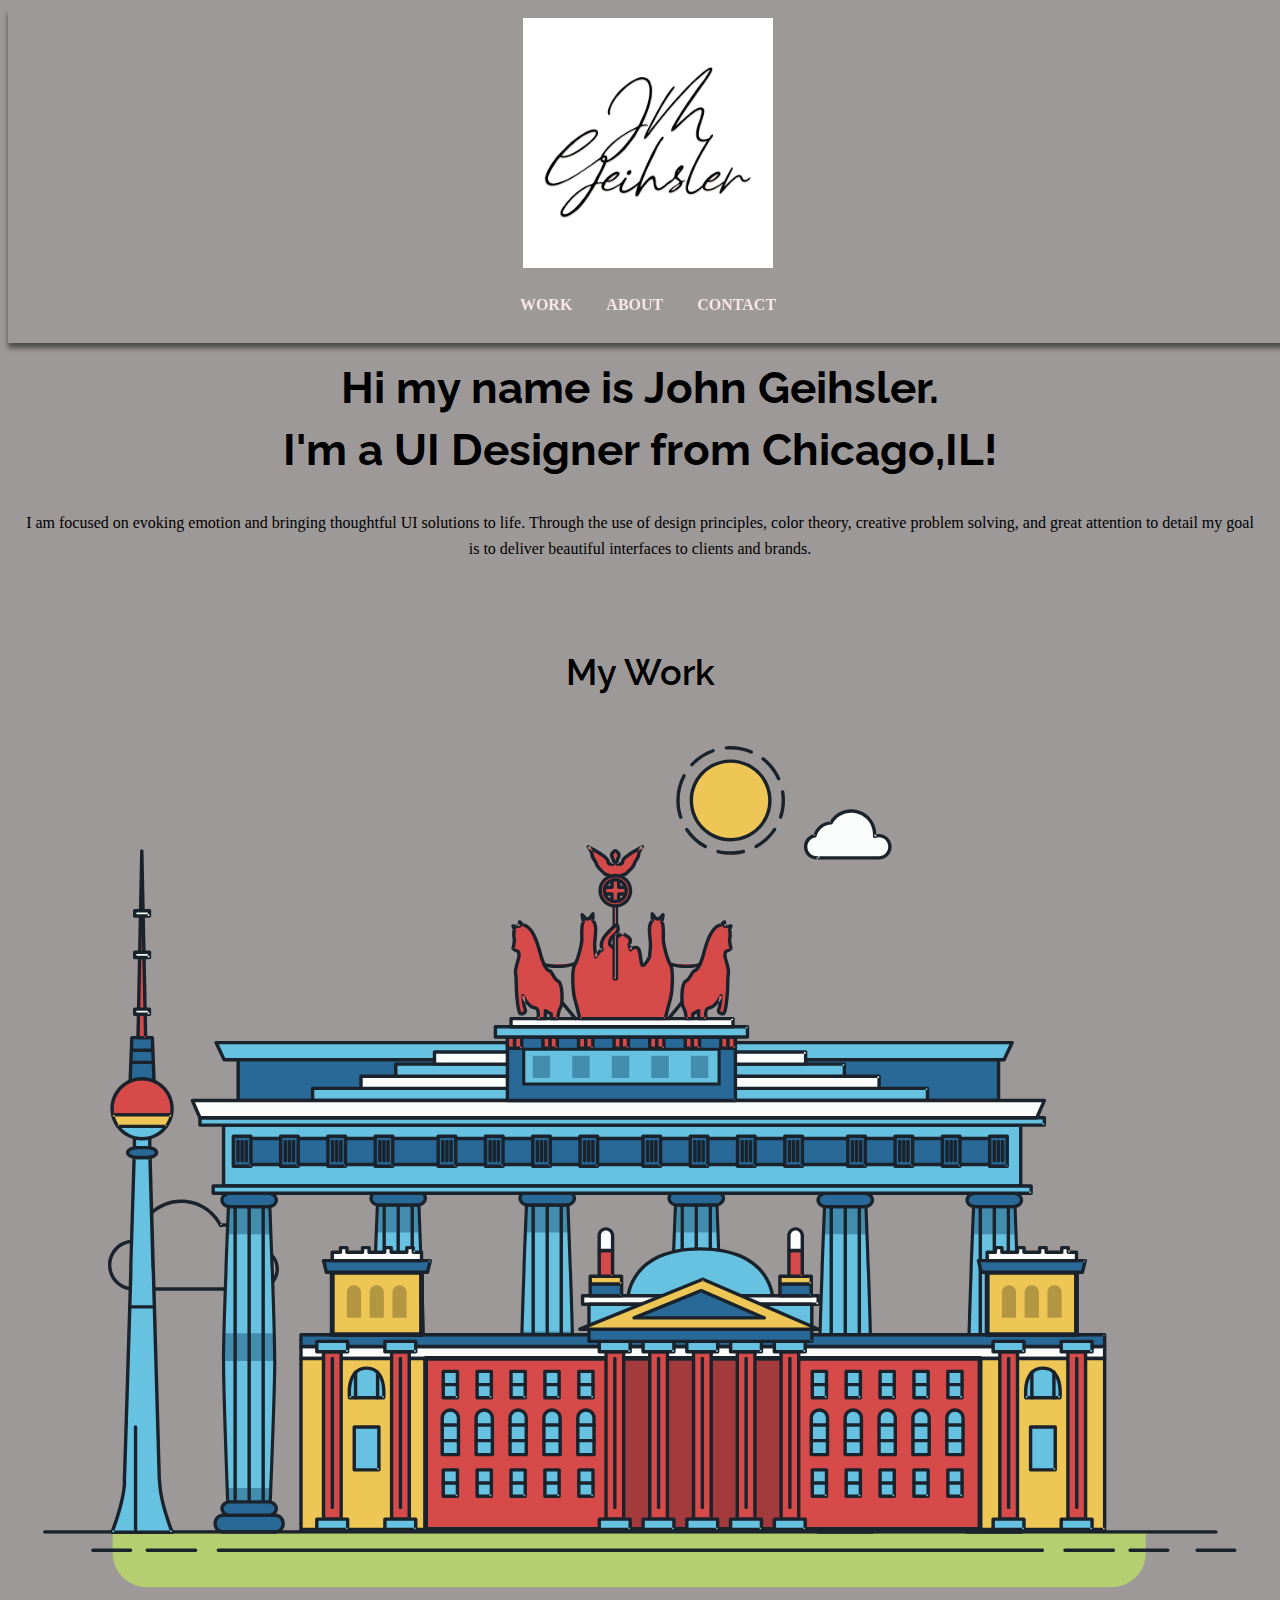
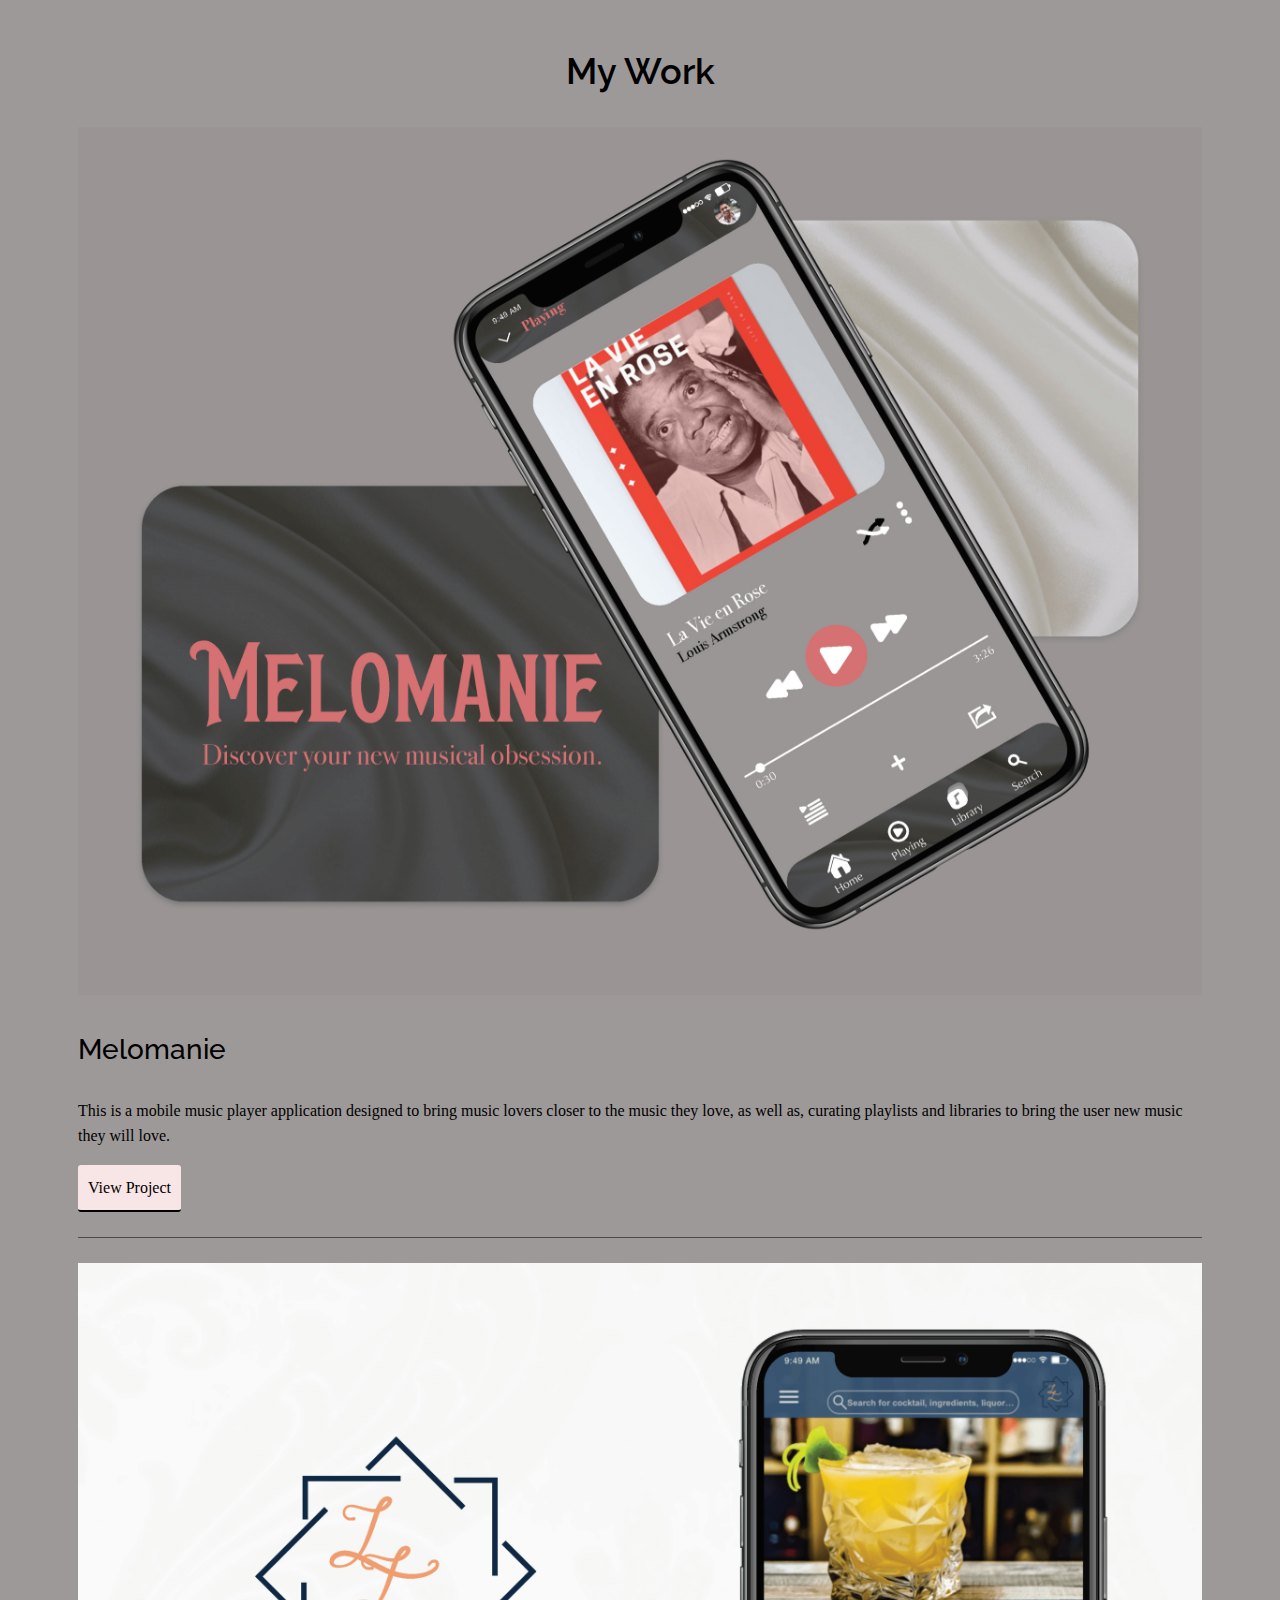
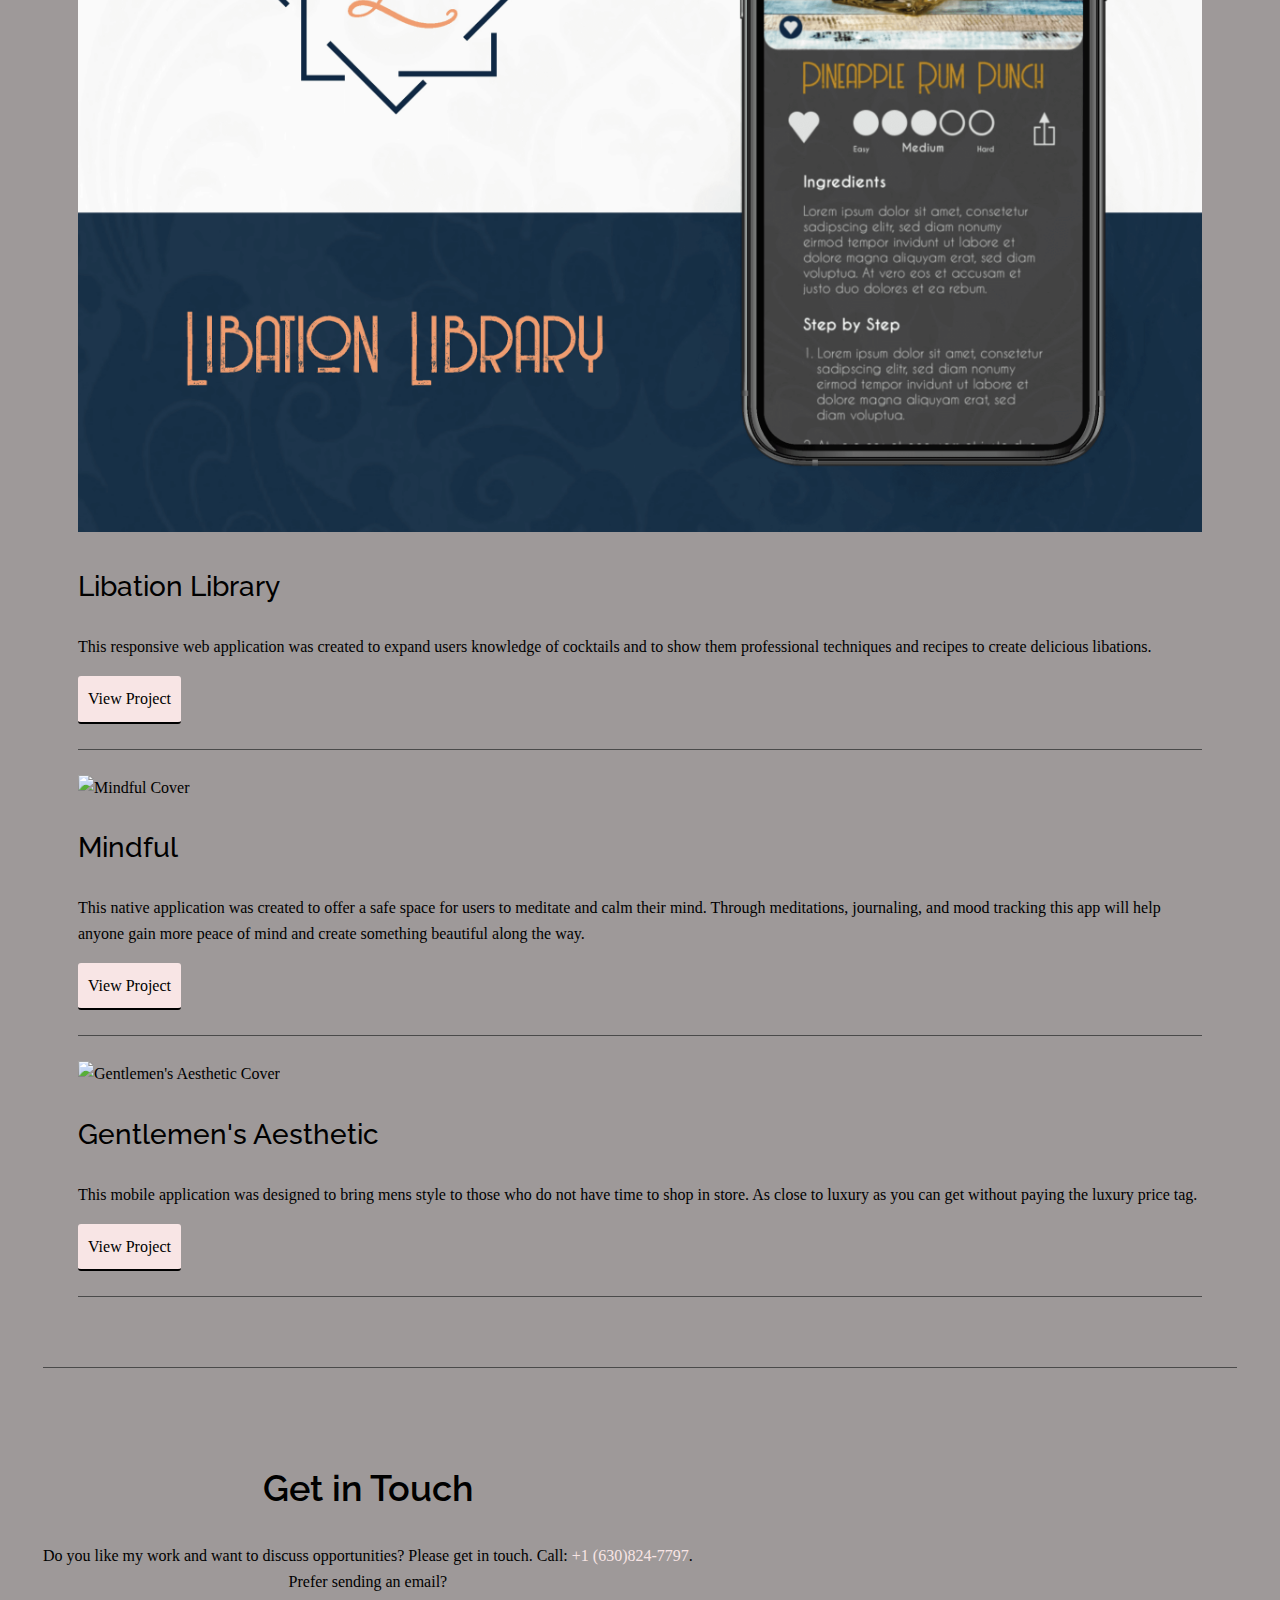
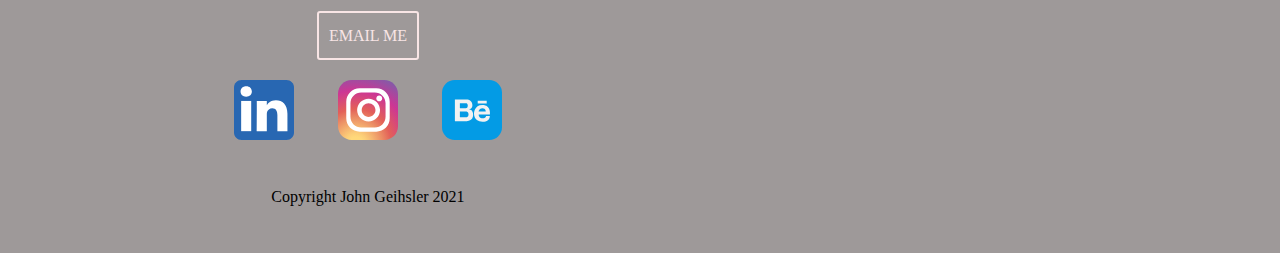
==== index.html @ 6808c678 "added animation and transitions as well as project page links" ====
<!DOCTYPE html>
<html lang="en" dir="ltr">

<head>
  <meta name="author" content="John Geihsler">
  <meta charset="utf-8">
  <meta name="keywords" content="HTML, CSS, JavaScript">
  <meta name="viewport" content="width=device-width, initial-scale=1">
  <link rel="stylesheet" type="text/css" href="https://cdnjs.cloudflare.com/ajax/libs/normalize/8.0.0/normalize.min.css">
  <link rel="stylesheet" type="text/css" href="css/style.css">
  <link rel="preconnect" href="https://fonts.gstatic.com">
  <link href="https://fonts.googleapis.com/css2?family=Lusitana&display=swap" rel="stylesheet">
  <link rel="preconnect" href="https://fonts.gstatic.com">
  <link href="https://fonts.googleapis.com/css2?family=Raleway:ital,wght@0,100;0,200;0,300;0,400;0,500;0,600;0,700;1,100;1,200;1,300;1,400;1,500;1,600;1,700&display=swap" rel="stylesheet">
  <title>John Geihsler UI Designer</title>
</head>

<body>

  <header>

    <div class="container">
      <picture>
        <source srcset="img/logo/geihsler_john_logo_1x.png" media="(max-width:767px)">
        <img class="logo" src="img/logo/geihsler_john_logo_2x.png" alt="John's Logo">
      </picture>
      <nav>
        <ul class="navigation">
          <li><a href="index.html">Work</a></li>
          <li><a href="about.html">About</a></li>
          <li><a href="#contact">Contact</a></li>
        </ul>
      </nav>
    </div>
  </header>

  <main>

    <div id="hero">
      <div class="container">
        <h1>Hi my name is John Geihsler.
          <br><span>I'm a UI Designer from Chicago,IL!</span>
        </h1>
        <p>I am focused on evoking emotion and bringing thoughtful UI solutions to life. Through the use of design principles, color theory, creative problem solving, and great attention to detail my goal is to deliver beautiful interfaces to clients
          and brands.
        </p>
      </div>
    </div>

    <div id="work">
      <div class="container">
        <h2>My Work</h2>
        <div class="row">
          <div class="col-md-6 col-lg-7">
            <svg xmlns="http://www.w3.org/2000/svg" class=".sun" viewBox="0 0 700 505" xmlns:xlink="http://www.w3.org/1999/xlink">
        <defs>
            <polygon id="a" points=".06 231.917 .06 .929 688.717 .929 688.717 231.917" />
        </defs>
        <g fill="none" fill-rule="evenodd">
          <g transform="translate(0 241)" class="cloud-front">
          <path fill="#1A232C" d="M87.602,29 L87.602,28 C87.326,28.001 87.103,28.024 86.927,28.033 L86.979,29.031 L87.947,28.78 C85.741,20.282 78.041,14.002 68.852,14 C67.858,14 66.904,14.096 65.98,14.231 L66.125,15.22 L67.019,14.772 C62.626,6.015 53.567,0.001 43.102,0 C29.041,0.002 17.524,10.848 16.443,24.632 L17.44,24.71 L17.606,23.724 C16.803,23.589 15.969,23.5 15.102,23.5 C6.817,23.501 0.102,30.215 0.102,38.5 C0.102,46.785 6.817,53.499 15.102,53.5 L87.602,53.5 C94.644,53.499 100.351,47.792 100.352,40.75 C100.351,33.708 94.644,28.001 87.602,28 L87.602,30 C90.573,30 93.254,31.202 95.203,33.149 C97.15,35.097 98.351,37.778 98.352,40.75 C98.351,43.722 97.15,46.403 95.203,48.351 C93.254,50.298 90.573,51.5 87.602,51.5 L15.102,51.5 C11.509,51.5 8.265,50.046 5.909,47.692 C3.555,45.337 2.102,42.093 2.102,38.5 C2.102,34.907 3.555,31.663 5.909,29.308 C8.265,26.954 11.509,25.5 15.102,25.5 C15.831,25.5 16.553,25.575 17.273,25.697 C17.551,25.743 17.832,25.672 18.055,25.499 C18.277,25.325 18.414,25.07 18.436,24.789 C19.436,12.04 30.094,1.998 43.102,2 C52.786,1.999 61.163,7.564 65.231,15.669 C65.425,16.055 65.842,16.272 66.27,16.21 C67.132,16.084 67.988,16 68.852,16 C77.108,15.998 84.027,21.647 86.011,29.283 C86.13,29.741 86.557,30.054 87.031,30.03 C87.27,30.017 87.457,29.999 87.602,30 L87.602,29"
              transform="translate(38 36)" />
            </g>
            <path fill="#B5CE6F" d="M646.484,484.382 C646.484,489.501 644.531,494.62 640.627,498.525 C636.722,502.43 631.603,504.382 626.484,504.382 L60.873,504.382 C55.754,504.382 50.636,502.43 46.731,498.525 C42.826,494.62 40.873,489.501 40.873,484.382 L40.873,471.917 L646.484,471.917 L646.484,484.382"
            />
            <polyline fill="#67C2E2" points="334.824 185.029 101.449 185.029 106.209 195.08 563.438 195.08 568.2 185.029 334.824 185.029" />
            <path fill="#1A232C" d="M334.824,185.029 L334.824,184.029 L101.449,184.029 C101.104,184.029 100.788,184.203 100.604,184.494 C100.42,184.785 100.398,185.146 100.545,185.457 L105.306,195.508 C105.471,195.856 105.824,196.079 106.209,196.079 L563.438,196.079 C563.824,196.079 564.177,195.856 564.342,195.508 L569.104,185.457 C569.251,185.146 569.229,184.785 569.045,184.494 C568.861,184.203 568.544,184.029 568.2,184.029 L334.824,184.029 L334.824,186.029 L566.62,186.029 L562.806,194.08 L106.842,194.08 L103.029,186.029 L334.824,186.029 L334.824,185.029"
            />
            <polygon fill="#296997" points="114.416 218.974 560.222 218.974 560.222 195.08 114.416 195.08" />
            <path fill="#1A232C" d="M560.222,218.974 L560.222,217.974 L115.416,217.974 L115.416,196.079 L559.222,196.079 L559.222,218.974 L560.222,218.974 L560.222,217.974 L560.222,218.974 L561.222,218.974 L561.222,195.08 C561.222,194.816 561.115,194.559 560.929,194.372 C560.742,194.186 560.485,194.08 560.222,194.08 L114.416,194.08 C114.152,194.08 113.895,194.186 113.708,194.372 C113.522,194.559 113.416,194.816 113.416,195.08 L113.416,218.974 C113.416,219.237 113.522,219.495 113.708,219.681 C113.895,219.867 114.152,219.974 114.416,219.974 L560.222,219.974 C560.485,219.974 560.742,219.867 560.929,219.681 C561.115,219.495 561.222,219.237 561.222,218.974 L560.222,218.974"
            />
            <polygon fill="#67C2E2" points="105.85 269.08 573.225 269.08 573.225 233.398 105.85 233.398" />
            <path fill="#1A232C" d="M573.225,233.398 L573.225,232.398 L105.85,232.398 C105.587,232.398 105.329,232.505 105.143,232.691 C104.957,232.877 104.85,233.134 104.85,233.398 L104.85,269.08 C104.85,269.344 104.957,269.601 105.143,269.788 C105.329,269.974 105.587,270.08 105.85,270.08 L573.225,270.08 C573.488,270.08 573.745,269.974 573.932,269.788 C574.118,269.601 574.225,269.344 574.225,269.08 L574.225,233.398 C574.225,233.134 574.118,232.877 573.932,232.691 C573.745,232.505 573.488,232.398 573.225,232.398 L573.225,233.398 L572.225,233.398 L572.225,268.08 L106.85,268.08 L106.85,234.398 L573.225,234.398 L573.225,233.398 L572.225,233.398 L573.225,233.398"
            />
            <polygon fill="#296997" points="116.751 256.508 562.557 256.508 562.557 241.243 116.751 241.243" />
            <path fill="#1A232C" d="M562.557,256.508 L562.557,255.508 L117.75,255.508 L117.75,242.243 L561.557,242.243 L561.557,256.508 L562.557,256.508 L562.557,255.508 L562.557,256.508 L563.557,256.508 L563.557,241.243 C563.557,240.979 563.45,240.722 563.264,240.535 C563.078,240.349 562.82,240.243 562.557,240.243 L116.75,240.243 C116.487,240.243 116.23,240.349 116.043,240.535 C115.857,240.722 115.751,240.979 115.751,241.243 L115.751,256.508 C115.751,256.771 115.857,257.029 116.043,257.215 C116.23,257.401 116.487,257.508 116.751,257.508 L562.557,257.508 C562.82,257.508 563.077,257.401 563.264,257.215 C563.45,257.029 563.557,256.771 563.557,256.508 L562.557,256.508"
            />
            <polygon fill="#67C2E2" points="158.07 218.974 518.563 218.974 518.563 211.858 158.07 211.858" />
            <path fill="#1A232C" d="M518.563,211.858 L518.563,210.858 L158.07,210.858 C157.807,210.858 157.549,210.964 157.363,211.151 C157.177,211.337 157.07,211.594 157.07,211.858 L157.07,218.974 C157.07,219.237 157.177,219.495 157.363,219.681 C157.549,219.867 157.807,219.974 158.07,219.974 L518.563,219.974 C518.826,219.974 519.083,219.867 519.27,219.681 C519.456,219.495 519.562,219.237 519.562,218.974 L519.562,211.858 C519.562,211.594 519.456,211.337 519.27,211.151 C519.083,210.964 518.826,210.858 518.563,210.858 L518.563,211.858 L517.563,211.858 L517.563,217.974 L159.07,217.974 L159.07,212.858 L518.563,212.858 L518.563,211.858 L517.563,211.858 L518.563,211.858"
            />
            <polygon fill="#FBFDFC" points="186.438 211.858 490.194 211.858 490.194 204.741 186.438 204.741" />
            <path fill="#1A232C" d="M490.194,204.741 L490.194,203.741 L186.438,203.741 C186.175,203.741 185.917,203.848 185.731,204.034 C185.545,204.221 185.438,204.478 185.438,204.741 L185.438,211.858 C185.438,212.121 185.545,212.379 185.731,212.565 C185.917,212.751 186.175,212.858 186.438,212.858 L490.194,212.858 C490.458,212.858 490.715,212.751 490.902,212.565 C491.088,212.379 491.194,212.121 491.194,211.858 L491.194,204.741 C491.194,204.478 491.088,204.221 490.902,204.034 C490.715,203.848 490.458,203.741 490.194,203.741 L490.194,204.741 L489.194,204.741 L489.194,210.858 L187.438,210.858 L187.438,205.741 L490.194,205.741 L490.194,204.741 L489.194,204.741 L490.194,204.741"
            />
            <polygon fill="#67C2E2" points="206.805 204.741 469.828 204.741 469.828 197.624 206.805 197.624" />
            <path fill="#1A232C" d="M469.828,197.624 L469.828,196.624 L206.805,196.624 C206.541,196.624 206.284,196.731 206.098,196.917 C205.911,197.103 205.805,197.361 205.805,197.624 L205.805,204.741 C205.805,205.005 205.911,205.262 206.098,205.449 C206.284,205.635 206.541,205.741 206.805,205.741 L469.828,205.741 C470.091,205.741 470.349,205.635 470.535,205.449 C470.722,205.262 470.828,205.005 470.828,204.741 L470.828,197.624 C470.828,197.361 470.722,197.103 470.535,196.917 C470.349,196.731 470.091,196.624 469.828,196.624 L469.828,197.624 L468.828,197.624 L468.828,203.741 L207.805,203.741 L207.805,198.624 L469.828,198.624 L469.828,197.624 L468.828,197.624 L469.828,197.624"
            />
            <polygon fill="#FBFDFC" points="229.521 197.624 447.111 197.624 447.111 190.509 229.521 190.509" />
            <path fill="#1A232C" d="M447.111,190.509 L447.111,189.509 L229.521,189.509 C229.258,189.509 229,189.616 228.814,189.802 C228.628,189.988 228.521,190.246 228.521,190.509 L228.521,197.624 C228.521,197.888 228.628,198.145 228.814,198.332 C229,198.518 229.258,198.624 229.521,198.624 L447.111,198.624 C447.375,198.624 447.632,198.518 447.818,198.332 C448.005,198.145 448.111,197.888 448.111,197.624 L448.111,190.509 C448.111,190.246 448.005,189.988 447.818,189.802 C447.632,189.616 447.375,189.509 447.111,189.509 L447.111,190.509 L446.111,190.509 L446.111,196.624 L230.521,196.624 L230.521,191.509 L447.111,191.509 L447.111,190.509 L446.111,190.509 L447.111,190.509"
            />
            <path fill="#67C2E2" d="M135.607,355.447 C135.163,337.766 134.264,313.326 133.648,297.387 C133.274,287.721 133.004,281.18 133.004,281.18 L108.722,281.18 C108.722,281.18 108.452,287.721 108.079,297.387 C107.462,313.326 106.563,337.766 106.119,355.447 C105.953,362.059 105.85,367.732 105.85,371.653 L105.85,371.654 C105.85,386.117 107.243,424.332 108.089,446.189 C108.457,455.706 108.722,462.126 108.722,462.126 L133.004,462.126 C133.004,462.126 133.269,455.706 133.637,446.189 C134.482,424.332 135.876,386.117 135.876,371.654 L135.876,371.653 C135.876,367.732 135.773,362.059 135.607,355.447"
            />
            <path fill="#428DAE" d="M133.648 297.387L108.079 297.387C108.452 287.721 108.722 281.18 108.722 281.18L133.004 281.18C133.004 281.18 133.274 287.721 133.648 297.387M135.876 371.654L105.85 371.654 105.85 371.653C105.85 367.732 105.953 362.059 106.119 355.447L135.607 355.447C135.773 362.059 135.876 367.732 135.876 371.653L135.876 371.654M133.004 462.126L108.722 462.126C108.722 462.126 108.457 455.706 108.089 446.189L133.637 446.189C133.269 455.706 133.004 462.126 133.004 462.126"
            />
            <path fill="#1A232C" d="M109.612,461.199 L132.114,461.199 C132.447,453.007 134.949,390.886 134.949,371.653 C134.949,352.42 132.447,290.299 132.114,282.108 L109.612,282.108 C109.279,290.299 106.778,352.42 106.778,371.653 C106.778,390.886 109.279,453.007 109.612,461.199 Z M133.895,463.054 L107.832,463.054 L107.794,462.164 C107.766,461.466 104.922,392.193 104.922,371.653 C104.922,351.114 107.766,281.839 107.794,281.142 L107.832,280.252 L133.895,280.252 L133.931,281.142 C133.96,281.839 136.804,351.114 136.804,371.653 C136.804,392.193 133.96,461.466 133.931,462.164 L133.895,463.054 L133.895,463.054 Z"
            />
            <path fill="#1A232C" d="M111.638 281.18L111.638 462.126C111.638 462.679 112.086 463.126 112.638 463.126 113.19 463.126 113.638 462.679 113.638 462.126L113.638 281.18C113.638 280.628 113.19 280.18 112.638 280.18 112.086 280.18 111.638 280.628 111.638 281.18M119.863 281.18L119.863 462.126C119.863 462.679 120.311 463.126 120.863 463.126 121.416 463.126 121.863 462.679 121.863 462.126L121.863 281.18C121.863 280.628 121.416 280.18 120.863 280.18 120.311 280.18 119.863 280.628 119.863 281.18M128.088 281.18L128.088 462.126C128.088 462.679 128.536 463.126 129.088 463.126 129.64 463.126 130.088 462.679 130.088 462.126L130.088 281.18C130.088 280.628 129.64 280.18 129.088 280.18 128.536 280.18 128.088 280.628 128.088 281.18"
            />
            <path fill="#296997" d="M136.79,277.265 C136.79,279.418 134.675,281.18 132.09,281.18 L109.636,281.18 C107.051,281.18 104.936,279.418 104.936,277.265 C104.936,275.111 107.051,273.349 109.636,273.349 L132.09,273.349 C134.675,273.349 136.79,275.111 136.79,277.265"
            />
            <path fill="#1A232C" d="M136.79,277.265 L135.79,277.265 C135.789,278.005 135.433,278.704 134.769,279.262 C134.109,279.814 133.155,280.181 132.09,280.18 L109.636,280.18 C108.571,280.181 107.617,279.814 106.956,279.262 C106.293,278.704 105.936,278.005 105.936,277.265 C105.936,276.524 106.293,275.825 106.957,275.267 C107.617,274.715 108.571,274.348 109.636,274.349 L132.09,274.349 C133.155,274.348 134.109,274.716 134.769,275.267 C135.433,275.825 135.789,276.524 135.79,277.265 L137.79,277.265 C137.791,275.851 137.09,274.593 136.049,273.731 C135.006,272.863 133.61,272.35 132.09,272.349 L109.636,272.349 C108.116,272.35 106.72,272.863 105.676,273.731 C104.636,274.593 103.935,275.851 103.936,277.265 C103.935,278.678 104.636,279.937 105.677,280.798 C106.72,281.666 108.116,282.179 109.636,282.18 L132.09,282.18 C133.61,282.179 135.006,281.666 136.049,280.798 C137.09,279.937 137.791,278.678 137.79,277.265 L136.79,277.265"
            />
            <path fill="#296997" d="M140.775,467.217 C140.775,469.803 138.661,471.917 136.076,471.917 L105.65,471.917 C103.065,471.917 100.951,469.803 100.951,467.217 L100.951,466.825 C100.951,464.241 103.065,462.126 105.65,462.126 L136.076,462.126 C138.661,462.126 140.775,464.241 140.775,466.825 L140.775,467.217"
            />
            <path fill="#1A232C" d="M140.775,467.217 L139.775,467.217 C139.775,468.235 139.361,469.155 138.688,469.83 C138.013,470.503 137.093,470.917 136.076,470.917 L105.65,470.917 C104.633,470.917 103.713,470.504 103.038,469.83 C102.365,469.155 101.951,468.235 101.951,467.217 L101.951,466.825 C101.951,465.808 102.365,464.889 103.038,464.214 C103.713,463.54 104.633,463.127 105.65,463.126 L136.076,463.126 C137.093,463.127 138.013,463.54 138.688,464.214 C139.362,464.889 139.775,465.808 139.775,466.825 L139.775,467.217 L141.775,467.217 L141.775,466.825 C141.772,463.684 139.217,461.13 136.076,461.126 L105.65,461.126 C102.509,461.13 99.955,463.684 99.951,466.825 L99.951,467.217 C99.954,470.36 102.509,472.914 105.65,472.917 L136.076,472.917 C139.217,472.914 141.772,470.36 141.775,467.217 L140.775,467.217"
            />
            <path fill="#296997" d="M136.79,458.208 C136.79,460.363 134.675,462.126 132.09,462.126 L109.636,462.126 C107.051,462.126 104.936,460.363 104.936,458.208 C104.936,456.057 107.051,454.292 109.636,454.292 L132.09,454.292 C134.675,454.292 136.79,456.057 136.79,458.208"
            />
            <path fill="#1A232C" d="M136.79,458.208 L135.79,458.208 C135.789,458.949 135.432,459.649 134.769,460.207 C134.108,460.76 133.154,461.128 132.09,461.126 L109.636,461.126 C108.572,461.128 107.617,460.76 106.957,460.207 C106.293,459.649 105.936,458.949 105.936,458.208 C105.936,457.47 106.293,456.77 106.957,456.212 C107.617,455.659 108.572,455.291 109.636,455.292 L132.09,455.292 C133.154,455.291 134.108,455.659 134.769,456.212 C135.433,456.77 135.789,457.47 135.79,458.208 L137.79,458.208 C137.791,456.796 137.09,455.538 136.05,454.675 C135.006,453.808 133.61,453.294 132.09,453.292 L109.636,453.292 C108.115,453.294 106.719,453.808 105.676,454.675 C104.636,455.538 103.935,456.796 103.936,458.208 C103.935,459.622 104.636,460.881 105.676,461.743 C106.72,462.611 108.116,463.125 109.636,463.126 L132.09,463.126 C133.61,463.125 135.006,462.611 136.05,461.743 C137.09,460.881 137.791,459.622 137.79,458.208 L136.79,458.208"
            />
            <path fill="#67C2E2" d="M572.471,355.447 C572.025,337.766 571.126,313.326 570.51,297.387 C570.137,287.721 569.867,281.18 569.867,281.18 L545.585,281.18 C545.585,281.18 545.315,287.721 544.942,297.387 C544.326,313.326 543.427,337.766 542.981,355.447 C542.815,362.059 542.713,367.732 542.713,371.653 L542.713,371.654 C542.713,386.117 544.107,424.332 544.952,446.189 C545.32,455.706 545.585,462.126 545.585,462.126 L569.867,462.126 C569.867,462.126 570.132,455.706 570.499,446.189 C571.346,424.332 572.739,386.117 572.739,371.654 L572.739,371.653 C572.739,367.732 572.637,362.059 572.471,355.447"
            />
            <path fill="#428DAE" d="M569.582 297.387L566.951 297.387 566.951 282.108 568.977 282.108C569.063 284.206 569.29 289.841 569.582 297.387M564.951 297.387L545.871 297.387C546.162 289.841 546.39 284.206 546.476 282.108L564.951 282.108 564.951 297.387M571.8 369.187L566.951 369.187 566.951 356.265 571.562 356.265C571.685 361.272 571.771 365.701 571.8 369.187M564.951 369.187L543.653 369.187C543.684 365.512 543.777 360.79 543.912 355.447L553.551 355.447 553.551 356.265 564.951 356.265 564.951 369.187"
            />
            <path fill="#1A232C" d="M546.476,461.199 L568.977,461.199 C569.31,453.007 571.812,390.886 571.812,371.653 C571.812,352.42 569.31,290.299 568.977,282.108 L546.476,282.108 C546.142,290.299 543.642,352.42 543.642,371.653 C543.642,390.886 546.142,453.007 546.476,461.199 M570.758,463.054 L544.694,463.054 L544.658,462.164 C544.629,461.466 541.785,392.193 541.785,371.653 C541.785,351.114 544.629,281.839 544.658,281.142 L544.694,280.252 L570.758,280.252 L570.795,281.142 C570.823,281.839 573.667,351.114 573.667,371.653 C573.667,392.193 570.823,461.466 570.795,462.164 L570.758,463.054"
            />
            <path fill="#1A232C" d="M548.501 281.18L548.501 462.126C548.501 462.679 548.949 463.126 549.501 463.126 550.053 463.126 550.501 462.679 550.501 462.126L550.501 281.18C550.501 280.628 550.053 280.18 549.501 280.18 548.949 280.18 548.501 280.628 548.501 281.18M556.727 281.18L556.727 462.126C556.727 462.679 557.174 463.126 557.727 463.126 558.279 463.126 558.727 462.679 558.727 462.126L558.727 281.18C558.727 280.628 558.279 280.18 557.727 280.18 557.174 280.18 556.727 280.628 556.727 281.18M564.951 281.18L564.951 462.126C564.951 462.679 565.399 463.126 565.951 463.126 566.503 463.126 566.951 462.679 566.951 462.126L566.951 281.18C566.951 280.628 566.503 280.18 565.951 280.18 565.399 280.18 564.951 280.628 564.951 281.18"
            />
            <path fill="#296997" d="M573.653,277.265 C573.653,279.418 571.537,281.18 568.953,281.18 L546.499,281.18 C543.915,281.18 541.799,279.418 541.799,277.265 C541.799,275.111 543.915,273.349 546.499,273.349 L568.953,273.349 C571.537,273.349 573.653,275.111 573.653,277.265"
            />
            <path fill="#1A232C" d="M573.653,277.265 L572.653,277.265 C572.653,278.005 572.296,278.704 571.632,279.262 C570.972,279.814 570.017,280.181 568.953,280.18 L546.499,280.18 C545.435,280.181 544.48,279.814 543.82,279.262 C543.156,278.704 542.8,278.005 542.799,277.265 C542.8,276.525 543.156,275.825 543.82,275.267 C544.481,274.715 545.435,274.348 546.499,274.349 L568.953,274.349 C570.017,274.348 570.972,274.715 571.632,275.267 C572.296,275.825 572.653,276.525 572.653,277.265 L574.653,277.265 C574.654,275.851 573.953,274.593 572.912,273.731 C571.869,272.863 570.473,272.35 568.953,272.349 L546.499,272.349 C544.979,272.35 543.583,272.863 542.54,273.731 C541.499,274.593 540.798,275.851 540.799,277.265 C540.798,278.679 541.499,279.937 542.54,280.798 C543.583,281.666 544.979,282.179 546.499,282.18 L568.953,282.18 C570.473,282.179 571.869,281.666 572.912,280.798 C573.953,279.937 574.654,278.679 574.653,277.265 L573.653,277.265"
            />
            <path fill="#296997" d="M577.639,467.217 C577.639,469.803 575.524,471.917 572.938,471.917 L542.514,471.917 C539.929,471.917 537.813,469.803 537.813,467.217 L537.813,466.825 C537.813,464.241 539.929,462.126 542.514,462.126 L572.938,462.126 C575.524,462.126 577.639,464.241 577.639,466.825 L577.639,467.217"
            />
            <path fill="#1A232C" d="M577.639,467.217 L576.639,467.217 C576.638,468.235 576.225,469.155 575.551,469.83 C574.876,470.503 573.956,470.917 572.938,470.917 L542.514,470.917 C541.497,470.917 540.576,470.503 539.901,469.83 C539.227,469.155 538.814,468.234 538.813,467.217 L538.813,466.825 C538.814,465.808 539.227,464.889 539.901,464.214 C540.576,463.54 541.497,463.127 542.514,463.126 L572.938,463.126 C573.956,463.127 574.876,463.54 575.551,464.214 C576.225,464.888 576.638,465.808 576.639,466.825 L576.639,467.217 L578.639,467.217 L578.639,466.825 C578.635,463.684 576.081,461.13 572.938,461.126 L542.514,461.126 C539.372,461.13 536.817,463.684 536.813,466.825 L536.813,467.217 C536.817,470.36 539.372,472.914 542.514,472.917 L572.938,472.917 C576.081,472.914 578.635,470.359 578.639,467.217 L577.639,467.217"
            />
            <path fill="#296997" d="M573.653,458.208 C573.653,460.363 571.537,462.126 568.953,462.126 L546.499,462.126 C543.915,462.126 541.799,460.363 541.799,458.208 C541.799,456.057 543.915,454.292 546.499,454.292 L568.953,454.292 C571.537,454.292 573.653,456.057 573.653,458.208"
            />
            <path fill="#1A232C" d="M573.653,458.208 L572.653,458.208 C572.653,458.949 572.296,459.649 571.632,460.207 C570.971,460.76 570.017,461.128 568.953,461.126 L546.499,461.126 C545.435,461.128 544.481,460.76 543.82,460.207 C543.157,459.649 542.799,458.949 542.799,458.208 C542.799,457.47 543.156,456.77 543.82,456.212 C544.481,455.659 545.435,455.291 546.499,455.292 L568.953,455.292 C570.017,455.291 570.971,455.659 571.632,456.212 C572.296,456.77 572.653,457.47 572.653,458.208 L574.653,458.208 C574.654,456.796 573.953,455.538 572.912,454.675 C571.869,453.808 570.473,453.294 568.953,453.292 L546.499,453.292 C544.979,453.294 543.583,453.808 542.54,454.675 C541.499,455.538 540.798,456.796 540.799,458.208 C540.798,459.622 541.499,460.881 542.54,461.743 C543.583,462.611 544.979,463.125 546.499,463.126 L568.953,463.126 C570.473,463.125 571.869,462.611 572.912,461.743 C573.953,460.881 574.654,459.622 574.653,458.208 L573.653,458.208"
            />
            <path fill="#67C2E2" d="M485.098,355.447 C484.654,337.766 483.753,313.326 483.137,297.387 C482.764,287.721 482.494,281.18 482.494,281.18 L458.213,281.18 C458.213,281.18 457.942,287.721 457.569,297.387 C456.953,313.326 456.055,337.766 455.608,355.447 C455.443,362.059 455.34,367.732 455.34,371.653 L455.34,371.654 C455.34,386.117 456.733,424.332 457.58,446.189 C457.948,455.706 458.213,462.126 458.213,462.126 L482.494,462.126 C482.494,462.126 482.759,455.706 483.126,446.189 C483.973,424.332 485.366,386.117 485.366,371.654 L485.366,371.653 C485.366,367.732 485.265,362.059 485.098,355.447"
            />
            <path fill="#428DAE" d="M483.137 297.387L457.569 297.387C457.942 287.721 458.213 281.18 458.213 281.18L482.494 281.18C482.494 281.18 482.764 287.721 483.137 297.387M485.355 369.187L455.351 369.187C455.382 365.502 455.475 360.78 455.608 355.447L485.098 355.447C485.232 360.78 485.325 365.502 485.355 369.187"
            />
            <path fill="#1A232C" d="M459.103,461.199 L481.605,461.199 C481.938,453.007 484.439,390.886 484.439,371.653 C484.439,352.42 481.938,290.299 481.605,282.108 L459.103,282.108 C458.769,290.299 456.268,352.42 456.268,371.653 C456.268,390.886 458.769,453.007 459.103,461.199 Z M483.386,463.054 L457.321,463.054 L457.285,462.164 C457.256,461.466 454.412,392.193 454.412,371.653 C454.412,351.114 457.256,281.839 457.285,281.142 L457.321,280.252 L483.386,280.252 L483.422,281.142 C483.45,281.839 486.294,351.114 486.294,371.653 C486.294,392.193 483.45,461.466 483.422,462.164 L483.386,463.054 L483.386,463.054 Z"
            />
            <path fill="#1A232C" d="M461.128 281.18L461.128 462.126C461.128 462.679 461.576 463.126 462.128 463.126 462.68 463.126 463.128 462.679 463.128 462.126L463.128 281.18C463.128 280.628 462.68 280.18 462.128 280.18 461.576 280.18 461.128 280.628 461.128 281.18M469.354 281.18L469.354 462.126C469.354 462.679 469.801 463.126 470.354 463.126 470.906 463.126 471.354 462.679 471.354 462.126L471.354 281.18C471.354 280.628 470.906 280.18 470.354 280.18 469.801 280.18 469.354 280.628 469.354 281.18M477.578 281.18L477.578 462.126C477.578 462.679 478.026 463.126 478.578 463.126 479.13 463.126 479.578 462.679 479.578 462.126L479.578 281.18C479.578 280.628 479.13 280.18 478.578 280.18 478.026 280.18 477.578 280.628 477.578 281.18"
            />
            <path fill="#296997" d="M486.281,277.265 C486.281,279.418 484.164,281.18 481.58,281.18 L459.126,281.18 C456.542,281.18 454.426,279.418 454.426,277.265 C454.426,275.111 456.542,273.349 459.126,273.349 L481.58,273.349 C484.164,273.349 486.281,275.111 486.281,277.265"
            />
            <path fill="#1A232C" d="M486.281,277.265 L485.281,277.265 C485.281,278.005 484.924,278.704 484.26,279.262 C483.599,279.814 482.644,280.181 481.58,280.18 L459.126,280.18 C458.062,280.181 457.107,279.814 456.447,279.262 C455.783,278.704 455.427,278.005 455.426,277.265 C455.427,276.525 455.783,275.825 456.447,275.267 C457.108,274.715 458.062,274.348 459.126,274.349 L481.58,274.349 C482.644,274.348 483.599,274.716 484.26,275.268 C484.924,275.825 485.281,276.525 485.281,277.265 L487.281,277.265 C487.282,275.851 486.58,274.593 485.54,273.731 C484.496,272.863 483.1,272.35 481.58,272.349 L459.126,272.349 C457.606,272.35 456.21,272.863 455.167,273.731 C454.126,274.593 453.425,275.851 453.426,277.265 C453.425,278.679 454.126,279.937 455.167,280.798 C456.21,281.666 457.606,282.179 459.126,282.18 L481.58,282.18 C483.1,282.179 484.496,281.666 485.54,280.799 C486.58,279.937 487.282,278.679 487.281,277.265 L486.281,277.265"
            />
            <path fill="#296997" d="M490.266,467.217 C490.266,469.803 488.151,471.917 485.565,471.917 L455.141,471.917 C452.556,471.917 450.44,469.803 450.44,467.217 L450.44,466.825 C450.44,464.241 452.556,462.126 455.141,462.126 L485.565,462.126 C488.151,462.126 490.266,464.241 490.266,466.825 L490.266,467.217"
            />
            <path fill="#1A232C" d="M490.266,467.217 L489.266,467.217 C489.265,468.235 488.852,469.155 488.178,469.83 C487.503,470.503 486.583,470.917 485.565,470.917 L455.141,470.917 C454.124,470.917 453.203,470.503 452.528,469.83 C451.854,469.155 451.441,468.234 451.44,467.217 L451.44,466.825 C451.441,465.808 451.854,464.889 452.528,464.214 C453.203,463.54 454.124,463.127 455.141,463.126 L485.565,463.126 C486.583,463.127 487.503,463.54 488.178,464.214 C488.852,464.888 489.265,465.808 489.266,466.825 L489.266,467.217 L491.266,467.217 L491.266,466.825 C491.262,463.684 488.708,461.13 485.565,461.126 L455.141,461.126 C451.999,461.13 449.444,463.684 449.44,466.825 L449.44,467.217 C449.444,470.36 451.999,472.914 455.141,472.917 L485.565,472.917 C488.708,472.914 491.262,470.359 491.266,467.217 L490.266,467.217"
            />
            <path fill="#296997" d="M486.281,458.208 C486.281,460.363 484.164,462.126 481.58,462.126 L459.126,462.126 C456.542,462.126 454.426,460.363 454.426,458.208 C454.426,456.057 456.542,454.292 459.126,454.292 L481.58,454.292 C484.164,454.292 486.281,456.057 486.281,458.208"
            />
            <path fill="#1A232C" d="M486.281,458.208 L485.281,458.208 C485.281,458.949 484.923,459.649 484.26,460.207 C483.599,460.76 482.644,461.128 481.58,461.126 L459.126,461.126 C458.062,461.128 457.108,460.76 456.447,460.207 C455.784,459.649 455.427,458.949 455.426,458.208 C455.426,457.47 455.783,456.77 456.447,456.212 C457.108,455.659 458.062,455.291 459.126,455.292 L481.58,455.292 C482.644,455.291 483.598,455.659 484.26,456.212 C484.924,456.77 485.281,457.47 485.281,458.208 L487.281,458.208 C487.282,456.795 486.58,455.538 485.54,454.675 C484.496,453.808 483.1,453.294 481.58,453.292 L459.126,453.292 C457.606,453.294 456.21,453.808 455.167,454.675 C454.126,455.538 453.425,456.796 453.426,458.208 C453.425,459.622 454.126,460.881 455.167,461.743 C456.21,462.611 457.606,463.125 459.126,463.126 L481.58,463.126 C483.1,463.125 484.496,462.611 485.54,461.743 C486.581,460.881 487.282,459.622 487.281,458.208 L486.281,458.208"
            />
            <path fill="#67C2E2" d="M397.726,354.466 C397.28,336.787 396.381,312.346 395.765,296.407 C395.392,286.742 395.122,280.2 395.122,280.2 L370.84,280.2 C370.84,280.2 370.57,286.742 370.197,296.407 C369.581,312.346 368.682,336.787 368.236,354.466 C368.07,361.078 367.968,366.751 367.968,370.672 L367.968,370.673 C367.968,385.136 369.361,423.352 370.207,445.208 C370.575,454.726 370.84,461.146 370.84,461.146 L395.122,461.146 C395.122,461.146 395.386,454.726 395.754,445.208 C396.601,423.352 397.994,385.136 397.994,370.673 L397.994,370.672 C397.994,366.751 397.892,361.078 397.726,354.466"
            />
            <path fill="#428DAE" d="M394.837 296.407L392.206 296.407 392.206 281.127 394.233 281.127C394.318 283.225 394.545 288.861 394.837 296.407L394.837 296.407zM383.981 296.407L390.206 296.407 390.206 281.127 383.981 281.127 383.981 296.407zM375.756 296.407L381.98 296.407 381.98 281.127 375.756 281.127 375.756 296.407zM373.756 296.407L371.126 296.407C371.417 288.861 371.645 283.225 371.73 281.127L373.756 281.127 373.756 296.407 373.756 296.407zM397.062 369.187L392.206 369.187 392.206 354.466 396.796 354.466C396.943 360.298 397.041 365.389 397.062 369.187L397.062 369.187zM383.981 369.187L390.206 369.187 390.206 354.466 383.981 354.466 383.981 369.187zM375.756 369.187L381.98 369.187 381.98 354.466 375.756 354.466 375.756 369.187zM373.756 369.187L368.9 369.187C368.921 365.389 369.019 360.298 369.166 354.466L373.756 354.466 373.756 369.187 373.756 369.187z"
            />
            <path fill="#1A232C" d="M371.73,460.218 L394.233,460.218 C394.565,452.027 397.066,389.906 397.066,370.672 C397.066,351.44 394.565,289.319 394.233,281.127 L371.73,281.127 C371.397,289.319 368.895,351.44 368.895,370.672 C368.895,389.906 371.397,452.027 371.73,460.218 M396.013,462.074 L369.949,462.074 L369.912,461.184 C369.884,460.486 367.04,391.212 367.04,370.672 C367.04,350.133 369.884,280.859 369.912,280.162 L369.949,279.272 L396.013,279.272 L396.05,280.162 C396.078,280.859 398.922,350.133 398.922,370.672 C398.922,391.212 396.078,460.486 396.05,461.184 L396.013,462.074"
            />
            <path fill="#1A232C" d="M373.756 280.2L373.756 461.146C373.756 461.698 374.203 462.146 374.756 462.146 375.308 462.146 375.756 461.698 375.756 461.146L375.756 280.2C375.756 279.647 375.308 279.2 374.756 279.2 374.203 279.2 373.756 279.647 373.756 280.2M381.98 280.2L381.98 461.146C381.98 461.698 382.428 462.146 382.98 462.146 383.533 462.146 383.981 461.698 383.981 461.146L383.981 280.2C383.981 279.647 383.533 279.2 382.98 279.2 382.428 279.2 381.98 279.647 381.98 280.2M390.206 280.2L390.206 461.146C390.206 461.698 390.654 462.146 391.206 462.146 391.758 462.146 392.206 461.698 392.206 461.146L392.206 280.2C392.206 279.647 391.758 279.2 391.206 279.2 390.654 279.2 390.206 279.647 390.206 280.2"
            />
            <path fill="#296997" d="M398.908,276.285 C398.908,278.439 396.792,280.2 394.208,280.2 L371.754,280.2 C369.17,280.2 367.053,278.439 367.053,276.285 C367.053,274.13 369.17,272.369 371.754,272.369 L394.208,272.369 C396.792,272.369 398.908,274.13 398.908,276.285"
            />
            <path fill="#1A232C" d="M398.908,276.285 L397.908,276.285 C397.907,277.025 397.551,277.724 396.887,278.281 C396.227,278.833 395.272,279.201 394.208,279.2 L371.754,279.2 C370.69,279.201 369.735,278.833 369.074,278.281 C368.41,277.724 368.053,277.025 368.053,276.285 C368.053,275.544 368.41,274.845 369.074,274.287 C369.735,273.735 370.69,273.367 371.754,273.369 L394.208,273.369 C395.272,273.367 396.227,273.735 396.887,274.287 C397.551,274.844 397.907,275.544 397.908,276.285 L399.908,276.285 C399.909,274.871 399.208,273.612 398.167,272.75 C397.124,271.883 395.728,271.37 394.208,271.369 L371.754,271.369 C370.234,271.37 368.838,271.883 367.794,272.75 C366.754,273.612 366.052,274.871 366.053,276.285 C366.052,277.699 366.754,278.957 367.795,279.818 C368.838,280.686 370.234,281.198 371.754,281.2 L394.208,281.2 C395.728,281.198 397.123,280.686 398.167,279.818 C399.208,278.957 399.909,277.698 399.908,276.285 L398.908,276.285"
            />
            <path fill="#296997" d="M402.894,466.237 C402.894,468.823 400.779,470.937 398.193,470.937 L367.768,470.937 C365.183,470.937 363.068,468.823 363.068,466.237 L363.068,465.844 C363.068,463.26 365.183,461.146 367.768,461.146 L398.193,461.146 C400.779,461.146 402.894,463.26 402.894,465.844 L402.894,466.237"
            />
            <path fill="#1A232C" d="M402.894,466.237 L401.894,466.237 C401.893,467.254 401.48,468.174 400.806,468.849 C400.131,469.523 399.211,469.937 398.193,469.937 L367.768,469.937 C366.751,469.937 365.831,469.523 365.156,468.849 C364.482,468.174 364.069,467.254 364.068,466.237 L364.068,465.844 C364.069,464.828 364.482,463.908 365.156,463.233 C365.831,462.56 366.751,462.146 367.768,462.146 L398.193,462.146 C399.211,462.146 400.131,462.56 400.806,463.233 C401.48,463.908 401.893,464.828 401.894,465.844 L401.894,466.237 L403.894,466.237 L403.894,465.844 C403.89,462.703 401.336,460.15 398.193,460.146 L367.768,460.146 C364.626,460.15 362.072,462.703 362.068,465.844 L362.068,466.237 C362.072,469.379 364.626,471.933 367.768,471.937 L398.193,471.937 C401.336,471.933 403.89,469.379 403.894,466.237 L402.894,466.237"
            />
            <path fill="#296997" d="M398.908,457.228 C398.908,459.382 396.792,461.146 394.208,461.146 L371.754,461.146 C369.17,461.146 367.053,459.382 367.053,457.228 C367.053,455.077 369.17,453.312 371.754,453.312 L394.208,453.312 C396.792,453.312 398.908,455.077 398.908,457.228"
            />
            <path fill="#1A232C" d="M398.908,457.228 L397.908,457.228 C397.908,457.968 397.55,458.669 396.887,459.226 C396.226,459.779 395.272,460.147 394.208,460.146 L371.754,460.146 C370.69,460.147 369.736,459.779 369.074,459.226 C368.411,458.668 368.053,457.968 368.053,457.228 C368.053,456.489 368.41,455.789 369.074,455.231 C369.736,454.679 370.69,454.311 371.754,454.312 L394.208,454.312 C395.272,454.311 396.226,454.679 396.887,455.231 C397.551,455.789 397.908,456.489 397.908,457.228 L399.908,457.228 C399.909,455.815 399.208,454.557 398.167,453.695 C397.124,452.827 395.728,452.313 394.208,452.312 L371.754,452.312 C370.234,452.313 368.838,452.827 367.794,453.695 C366.754,454.557 366.052,455.815 366.053,457.228 C366.052,458.642 366.753,459.901 367.794,460.763 C368.838,461.631 370.234,462.145 371.754,462.146 L394.208,462.146 C395.728,462.145 397.124,461.631 398.167,460.763 C399.208,459.9 399.909,458.642 399.908,457.228 L398.908,457.228"
            />
            <path fill="#67C2E2" d="M310.353,354.466 C309.908,336.787 309.009,312.346 308.393,296.407 C308.019,286.742 307.75,280.2 307.75,280.2 L283.467,280.2 C283.467,280.2 283.198,286.742 282.824,296.407 C282.208,312.346 281.309,336.787 280.864,354.466 C280.698,361.078 280.596,366.751 280.596,370.672 L280.596,370.673 C280.596,385.136 281.989,423.352 282.834,445.208 C283.202,454.726 283.467,461.146 283.467,461.146 L307.75,461.146 C307.75,461.146 308.014,454.726 308.382,445.208 C309.228,423.352 310.622,385.136 310.622,370.673 L310.622,370.672 C310.622,366.751 310.518,361.078 310.353,354.466"
            />
            <path fill="#428DAE" d="M308.393 296.407L282.824 296.407C283.198 286.742 283.467 280.2 283.467 280.2L307.75 280.2C307.75 280.2 308.019 286.742 308.393 296.407M310.617 369.187L280.6 369.187C280.621 365.377 280.718 360.285 280.864 354.466L310.353 354.466C310.498 360.285 310.596 365.377 310.617 369.187"
            />
            <path fill="#1A232C" d="M284.357,460.218 L306.86,460.218 C307.193,452.027 309.694,389.906 309.694,370.672 C309.694,351.44 307.193,289.319 306.86,281.127 L284.357,281.127 C284.024,289.319 281.523,351.44 281.523,370.672 C281.523,389.906 284.024,452.027 284.357,460.218 Z M308.639,462.074 L282.576,462.074 L282.54,461.184 C282.511,460.486 279.668,391.212 279.668,370.672 C279.668,350.133 282.511,280.859 282.54,280.162 L282.576,279.272 L308.639,279.272 L308.677,280.162 C308.706,280.859 311.549,350.133 311.549,370.672 C311.549,391.212 308.706,460.486 308.677,461.184 L308.639,462.074 L308.639,462.074 Z"
            />
            <path fill="#1A232C" d="M286.383 280.2L286.383 461.146C286.383 461.698 286.831 462.146 287.383 462.146 287.936 462.146 288.383 461.698 288.383 461.146L288.383 280.2C288.383 279.647 287.936 279.2 287.383 279.2 286.831 279.2 286.383 279.647 286.383 280.2M294.608 280.2L294.608 461.146C294.608 461.698 295.056 462.146 295.608 462.146 296.161 462.146 296.608 461.698 296.608 461.146L296.608 280.2C296.608 279.647 296.161 279.2 295.608 279.2 295.056 279.2 294.608 279.647 294.608 280.2M302.834 280.2L302.834 461.146C302.834 461.698 303.281 462.146 303.834 462.146 304.386 462.146 304.834 461.698 304.834 461.146L304.834 280.2C304.834 279.647 304.386 279.2 303.834 279.2 303.281 279.2 302.834 279.647 302.834 280.2"
            />
            <path fill="#296997" d="M311.535,276.285 C311.535,278.439 309.42,280.2 306.836,280.2 L284.381,280.2 C281.797,280.2 279.681,278.439 279.681,276.285 C279.681,274.13 281.797,272.369 284.381,272.369 L306.836,272.369 C309.42,272.369 311.535,274.13 311.535,276.285"
            />
            <path fill="#1A232C" d="M311.535,276.285 L310.535,276.285 C310.534,277.025 310.177,277.724 309.514,278.282 C308.854,278.833 307.901,279.201 306.836,279.2 L284.381,279.2 C283.316,279.201 282.362,278.833 281.702,278.281 C281.038,277.724 280.681,277.025 280.681,276.285 C280.681,275.544 281.038,274.844 281.702,274.287 C282.362,273.735 283.317,273.367 284.381,273.369 L306.836,273.369 C307.9,273.367 308.854,273.735 309.514,274.287 C310.177,274.844 310.534,275.544 310.535,276.285 L312.535,276.285 C312.535,274.871 311.835,273.613 310.795,272.75 C309.751,271.883 308.356,271.37 306.836,271.369 L284.381,271.369 C282.861,271.37 281.465,271.883 280.422,272.75 C279.381,273.612 278.68,274.871 278.681,276.285 C278.68,277.698 279.381,278.957 280.422,279.818 C281.465,280.686 282.861,281.198 284.381,281.2 L306.836,281.2 C308.356,281.198 309.751,280.685 310.794,279.818 C311.835,278.956 312.535,277.698 312.535,276.285 L311.535,276.285"
            />
            <path fill="#296997" d="M315.522,466.237 C315.522,468.823 313.407,470.937 310.821,470.937 L280.396,470.937 C277.811,470.937 275.696,468.823 275.696,466.237 L275.696,465.844 C275.696,463.26 277.811,461.146 280.396,461.146 L310.821,461.146 C313.407,461.146 315.522,463.26 315.522,465.844 L315.522,466.237"
            />
            <path fill="#1A232C" d="M315.522,466.237 L314.522,466.237 C314.521,467.254 314.108,468.174 313.434,468.849 C312.759,469.523 311.838,469.937 310.821,469.937 L280.396,469.937 C279.379,469.937 278.458,469.523 277.783,468.849 C277.11,468.174 276.696,467.254 276.696,466.237 L276.696,465.844 C276.696,464.828 277.11,463.908 277.783,463.233 C278.458,462.56 279.379,462.146 280.396,462.146 L310.821,462.146 C311.838,462.146 312.759,462.56 313.434,463.233 C314.108,463.908 314.521,464.828 314.522,465.844 L314.522,466.237 L316.521,466.237 L316.521,465.844 C316.518,462.703 313.963,460.15 310.821,460.146 L280.396,460.146 C277.254,460.15 274.7,462.703 274.696,465.844 L274.696,466.237 C274.699,469.379 277.254,471.933 280.396,471.937 L310.821,471.937 C313.963,471.933 316.518,469.379 316.521,466.237 L315.522,466.237"
            />
            <path fill="#296997" d="M311.535,457.228 C311.535,459.382 309.42,461.146 306.836,461.146 L284.381,461.146 C281.797,461.146 279.681,459.382 279.681,457.228 C279.681,455.077 281.797,453.312 284.381,453.312 L306.836,453.312 C309.42,453.312 311.535,455.077 311.535,457.228"
            />
            <path fill="#1A232C" d="M311.535,457.228 L310.535,457.228 C310.534,457.969 310.177,458.669 309.514,459.227 C308.854,459.779 307.9,460.147 306.836,460.146 L284.381,460.146 C283.317,460.147 282.363,459.779 281.702,459.227 C281.038,458.669 280.681,457.968 280.681,457.228 C280.681,456.489 281.038,455.789 281.702,455.231 C282.363,454.679 283.317,454.311 284.381,454.312 L306.836,454.312 C307.9,454.311 308.854,454.679 309.514,455.231 C310.177,455.789 310.534,456.489 310.535,457.228 L312.535,457.228 C312.535,455.815 311.835,454.558 310.795,453.695 C309.752,452.827 308.356,452.313 306.836,452.312 L284.381,452.312 C282.861,452.313 281.465,452.827 280.422,453.695 C279.381,454.557 278.68,455.815 278.681,457.228 C278.68,458.642 279.381,459.9 280.422,460.763 C281.465,461.631 282.861,462.145 284.381,462.146 L306.836,462.146 C308.356,462.145 309.752,461.631 310.795,460.763 C311.835,459.9 312.535,458.641 312.535,457.228 L311.535,457.228"
            />
            <path fill="#67C2E2" d="M222.981,354.466 C222.535,336.787 221.636,312.346 221.02,296.407 C220.647,286.742 220.377,280.2 220.377,280.2 L196.094,280.2 C196.094,280.2 195.825,286.742 195.452,296.407 C194.835,312.346 193.936,336.787 193.491,354.466 C193.325,361.078 193.223,366.751 193.223,370.672 L193.223,370.673 C193.223,385.136 194.616,423.352 195.462,445.208 C195.83,454.726 196.094,461.146 196.094,461.146 L220.377,461.146 C220.377,461.146 220.642,454.726 221.009,445.208 C221.855,423.352 223.249,385.136 223.249,370.673 L223.249,370.672 C223.249,366.751 223.146,361.078 222.981,354.466"
            />
            <path fill="#428DAE" d="M220.091 296.407L209.236 296.407 209.236 281.127 219.487 281.127C219.573 283.225 219.8 288.861 220.091 296.407L220.091 296.407zM201.011 296.407L207.236 296.407 207.236 281.127 201.011 281.127 201.011 296.407zM199.011 296.407L196.381 296.407C196.672 288.861 196.899 283.225 196.985 281.127L199.011 281.127 199.011 296.407 199.011 296.407zM222.317 369.187L209.236 369.187 209.236 356.265 221.923 356.265 221.923 354.466 222.051 354.466C222.198 360.298 222.296 365.389 222.317 369.187L222.317 369.187zM201.011 369.187L207.236 369.187 207.236 356.265 201.011 356.265 201.011 369.187zM199.011 369.187L194.155 369.187C194.174 365.784 194.255 361.345 194.377 356.265L199.011 356.265 199.011 369.187 199.011 369.187z"
            />
            <path fill="#1A232C" d="M196.985,460.218 L219.487,460.218 C219.82,452.027 222.321,389.906 222.321,370.672 C222.321,351.44 219.82,289.319 219.487,281.127 L196.985,281.127 C196.651,289.319 194.151,351.44 194.151,370.672 C194.151,389.906 196.651,452.027 196.985,460.218 M221.267,462.074 L195.204,462.074 L195.167,461.184 C195.138,460.486 192.295,391.212 192.295,370.672 C192.295,350.133 195.138,280.859 195.167,280.162 L195.204,279.272 L221.267,279.272 L221.305,280.162 C221.334,280.859 224.177,350.133 224.177,370.672 C224.177,391.212 221.334,460.486 221.305,461.184 L221.267,462.074"
            />
            <path fill="#1A232C" d="M199.011 280.2L199.011 461.146C199.011 461.698 199.458 462.146 200.011 462.146 200.563 462.146 201.011 461.698 201.011 461.146L201.011 280.2C201.011 279.647 200.563 279.2 200.011 279.2 199.458 279.2 199.011 279.647 199.011 280.2M207.236 280.2L207.236 461.146C207.236 461.698 207.684 462.146 208.236 462.146 208.788 462.146 209.236 461.698 209.236 461.146L209.236 280.2C209.236 279.647 208.788 279.2 208.236 279.2 207.684 279.2 207.236 279.647 207.236 280.2M215.461 280.2L215.461 461.146C215.461 461.698 215.909 462.146 216.461 462.146 217.013 462.146 217.461 461.698 217.461 461.146L217.461 280.2C217.461 279.647 217.013 279.2 216.461 279.2 215.909 279.2 215.461 279.647 215.461 280.2"
            />
            <path fill="#296997" d="M224.162,276.285 C224.162,278.439 222.047,280.2 219.463,280.2 L197.008,280.2 C194.424,280.2 192.308,278.439 192.308,276.285 C192.308,274.13 194.424,272.369 197.008,272.369 L219.463,272.369 C222.047,272.369 224.162,274.13 224.162,276.285"
            />
            <path fill="#1A232C" d="M224.162,276.285 L223.162,276.285 C223.161,277.025 222.805,277.724 222.142,278.282 C221.482,278.833 220.528,279.201 219.463,279.2 L197.008,279.2 C195.944,279.201 194.99,278.833 194.329,278.281 C193.665,277.724 193.308,277.025 193.308,276.285 C193.308,275.544 193.665,274.845 194.329,274.287 C194.99,273.735 195.944,273.367 197.008,273.369 L219.463,273.369 C220.528,273.367 221.481,273.735 222.142,274.287 C222.805,274.844 223.161,275.544 223.162,276.285 L225.162,276.285 C225.163,274.871 224.462,273.613 223.422,272.75 C222.379,271.883 220.983,271.37 219.463,271.369 L197.008,271.369 C195.489,271.37 194.093,271.883 193.049,272.75 C192.008,273.612 191.307,274.871 191.308,276.285 C191.307,277.698 192.008,278.957 193.049,279.818 C194.093,280.686 195.489,281.198 197.008,281.2 L219.463,281.2 C220.983,281.198 222.379,280.686 223.422,279.818 C224.462,278.956 225.163,277.698 225.162,276.285 L224.162,276.285"
            />
            <path fill="#296997" d="M228.149,466.237 C228.149,468.823 226.034,470.937 223.448,470.937 L193.022,470.937 C190.438,470.937 188.323,468.823 188.323,466.237 L188.323,465.844 C188.323,463.26 190.438,461.146 193.022,461.146 L223.448,461.146 C226.034,461.146 228.149,463.26 228.149,465.844 L228.149,466.237"
            />
            <path fill="#1A232C" d="M228.149,466.237 L227.149,466.237 C227.149,467.254 226.735,468.174 226.061,468.849 C225.386,469.523 224.466,469.937 223.448,469.937 L193.022,469.937 C192.006,469.937 191.086,469.523 190.411,468.849 C189.737,468.174 189.324,467.254 189.323,466.237 L189.323,465.844 C189.324,464.828 189.737,463.908 190.411,463.233 C191.086,462.56 192.006,462.146 193.022,462.146 L223.448,462.146 C224.466,462.146 225.386,462.56 226.061,463.233 C226.735,463.908 227.149,464.828 227.149,465.844 L227.149,466.237 L229.149,466.237 L229.149,465.844 C229.145,462.703 226.59,460.15 223.448,460.146 L193.022,460.146 C189.881,460.15 187.327,462.703 187.323,465.844 L187.323,466.237 C187.327,469.379 189.881,471.933 193.022,471.937 L223.448,471.937 C226.59,471.933 229.145,469.379 229.149,466.237 L228.149,466.237"
            />
            <path fill="#296997" d="M224.162,457.228 C224.162,459.382 222.047,461.146 219.463,461.146 L197.008,461.146 C194.424,461.146 192.308,459.382 192.308,457.228 C192.308,455.077 194.424,453.312 197.008,453.312 L219.463,453.312 C222.047,453.312 224.162,455.077 224.162,457.228"
            />
            <path fill="#1A232C" d="M224.162,457.228 L223.162,457.228 C223.161,457.969 222.805,458.669 222.141,459.227 C221.481,459.779 220.527,460.147 219.463,460.146 L197.008,460.146 C195.944,460.147 194.99,459.779 194.329,459.227 C193.665,458.669 193.308,457.968 193.308,457.228 C193.308,456.489 193.665,455.789 194.329,455.231 C194.99,454.679 195.945,454.311 197.008,454.312 L219.463,454.312 C220.527,454.311 221.481,454.679 222.141,455.231 C222.805,455.789 223.161,456.489 223.162,457.228 L225.162,457.228 C225.163,455.815 224.462,454.557 223.422,453.695 C222.379,452.827 220.984,452.313 219.463,452.312 L197.008,452.312 C195.488,452.313 194.092,452.827 193.049,453.695 C192.008,454.557 191.307,455.815 191.308,457.228 C191.307,458.642 192.008,459.9 193.049,460.763 C194.092,461.631 195.488,462.145 197.008,462.146 L219.463,462.146 C220.983,462.145 222.379,461.631 223.422,460.763 C224.462,459.9 225.163,458.641 225.162,457.228 L224.162,457.228"
            />
            <polygon fill="#67C2E2" points="99.774 273.349 579.301 273.349 579.301 269.08 99.774 269.08" />
            <path fill="#1A232C" d="M579.301,273.349 L579.301,272.349 L100.774,272.349 L100.774,270.08 L578.301,270.08 L578.301,273.349 L579.301,273.349 L579.301,272.349 L579.301,273.349 L580.301,273.349 L580.301,269.08 C580.301,268.817 580.194,268.56 580.008,268.373 C579.822,268.187 579.564,268.08 579.301,268.08 L99.774,268.08 C99.511,268.08 99.254,268.187 99.067,268.373 C98.881,268.56 98.774,268.817 98.774,269.08 L98.774,273.349 C98.774,273.612 98.881,273.87 99.067,274.056 C99.254,274.242 99.511,274.349 99.774,274.349 L579.301,274.349 C579.564,274.349 579.822,274.242 580.008,274.056 C580.194,273.87 580.301,273.612 580.301,273.349 L579.301,273.349"
            />
            <polygon fill="#67C2E2" points="92.01 233.398 587.064 233.398 587.064 229.131 92.01 229.131" />
            <path fill="#1A232C" d="M587.064,233.398 L587.064,232.398 L93.01,232.398 L93.01,230.131 L586.064,230.131 L586.064,233.398 L587.064,233.398 L587.064,232.398 L587.064,233.398 L588.064,233.398 L588.064,229.131 C588.064,228.868 587.958,228.61 587.772,228.424 C587.585,228.238 587.328,228.131 587.064,228.131 L92.01,228.131 C91.746,228.131 91.489,228.238 91.303,228.424 C91.116,228.61 91.01,228.868 91.01,229.131 L91.01,233.398 C91.01,233.661 91.117,233.919 91.303,234.105 C91.489,234.291 91.746,234.398 92.01,234.398 L587.064,234.398 C587.328,234.398 587.585,234.291 587.771,234.105 C587.958,233.919 588.064,233.661 588.064,233.398 L587.064,233.398"
            />
            <polyline fill="#FBFDFC" points="337.318 218.974 87.572 218.974 92.01 229.131 582.626 229.131 587.064 218.974 337.318 218.974" />
            <path fill="#1A232C" d="M337.318,218.974 L337.318,217.974 L87.572,217.974 C87.235,217.974 86.92,218.144 86.736,218.426 C86.551,218.709 86.521,219.065 86.656,219.374 L91.093,229.532 C91.253,229.896 91.612,230.131 92.01,230.131 L582.626,230.131 C583.024,230.131 583.383,229.897 583.542,229.532 L587.981,219.374 C588.116,219.065 588.086,218.709 587.901,218.426 C587.716,218.144 587.402,217.974 587.064,217.974 L337.318,217.974 L337.318,219.974 L585.536,219.974 L581.972,228.131 L92.664,228.131 L89.1,219.974 L337.318,219.974 L337.318,218.974"
            />
            <polygon fill="#296997" points="272.283 218.974 405.943 218.974 405.943 181.701 272.283 181.701" />
            <path fill="#1A232C" d="M405.943,218.974 L405.943,217.974 L273.283,217.974 L273.283,182.701 L404.943,182.701 L404.943,218.974 L405.943,218.974 L405.943,217.974 L405.943,218.974 L406.943,218.974 L406.943,181.701 C406.943,181.437 406.837,181.18 406.65,180.993 C406.464,180.807 406.207,180.701 405.943,180.701 L272.283,180.701 C272.02,180.701 271.762,180.807 271.576,180.993 C271.39,181.18 271.283,181.437 271.283,181.701 L271.283,218.974 C271.283,219.237 271.39,219.495 271.576,219.681 C271.762,219.867 272.02,219.974 272.283,219.974 L405.943,219.974 C406.207,219.974 406.464,219.867 406.65,219.681 C406.837,219.495 406.943,219.237 406.943,218.974 L405.943,218.974"
            />
            <polygon fill="#67C2E2" points="281.833 209.312 396.393 209.312 396.393 188.946 281.833 188.946" />
            <polygon fill="#428DAE" points="287.111 205.753 297.328 205.753 297.328 192.749 287.111 192.749" />
            <polygon fill="#428DAE" points="310.284 205.753 320.501 205.753 320.501 192.749 310.284 192.749" />
            <polygon fill="#428DAE" points="333.457 205.753 343.673 205.753 343.673 192.749 333.457 192.749" />
            <polygon fill="#428DAE" points="356.63 205.753 366.847 205.753 366.847 192.749 356.63 192.749" />
            <polygon fill="#428DAE" points="379.804 205.753 390.02 205.753 390.02 192.749 379.804 192.749" />
            <path fill="#1A232C" d="M282.761,208.384 L395.465,208.384 L395.465,189.873 L282.761,189.873 L282.761,208.384 Z M280.905,210.24 L397.32,210.24 L397.32,188.018 L280.905,188.018 L280.905,210.24 Z" />
            <polygon fill="#D64A4A" points="272.283 188.359 276.48 188.359 276.48 181.701 272.283 181.701" />
            <path fill="#1A232C" d="M276.48,188.359 L276.48,187.359 L273.283,187.359 L273.283,182.701 L275.48,182.701 L275.48,188.359 L276.48,188.359 L276.48,187.359 L276.48,188.359 L277.48,188.359 L277.48,181.701 C277.48,181.437 277.374,181.18 277.188,180.993 C277.001,180.807 276.744,180.701 276.48,180.701 L272.283,180.701 C272.02,180.701 271.762,180.807 271.576,180.993 C271.39,181.18 271.283,181.437 271.283,181.701 L271.283,188.359 C271.283,188.622 271.39,188.88 271.576,189.066 C271.762,189.252 272.02,189.359 272.283,189.359 L276.48,189.359 C276.744,189.359 277.001,189.252 277.188,189.066 C277.374,188.88 277.48,188.622 277.48,188.359 L276.48,188.359"
            />
            <polygon fill="#D64A4A" points="276.48 188.359 280.678 188.359 280.678 181.701 276.48 181.701" />
            <path fill="#1A232C" d="M280.678,188.359 L280.678,187.359 L277.48,187.359 L277.48,182.701 L279.678,182.701 L279.678,188.359 L280.678,188.359 L280.678,187.359 L280.678,188.359 L281.678,188.359 L281.678,181.701 C281.678,181.437 281.571,181.18 281.385,180.993 C281.199,180.807 280.941,180.701 280.678,180.701 L276.48,180.701 C276.217,180.701 275.96,180.807 275.773,180.993 C275.587,181.18 275.48,181.437 275.48,181.701 L275.48,188.359 C275.48,188.622 275.587,188.88 275.773,189.066 C275.96,189.252 276.217,189.359 276.48,189.359 L280.678,189.359 C280.941,189.359 281.199,189.252 281.385,189.066 C281.571,188.88 281.678,188.622 281.678,188.359 L280.678,188.359"
            />
            <polygon fill="#D64A4A" points="293.13 188.359 297.328 188.359 297.328 181.701 293.13 181.701" />
            <path fill="#1A232C" d="M297.328,188.359 L297.328,187.359 L294.13,187.359 L294.13,182.701 L296.328,182.701 L296.328,188.359 L297.328,188.359 L297.328,187.359 L297.328,188.359 L298.328,188.359 L298.328,181.701 C298.328,181.437 298.221,181.18 298.035,180.993 C297.849,180.807 297.591,180.701 297.328,180.701 L293.13,180.701 C292.867,180.701 292.609,180.807 292.423,180.993 C292.237,181.18 292.13,181.437 292.13,181.701 L292.13,188.359 C292.13,188.622 292.237,188.88 292.423,189.066 C292.609,189.252 292.867,189.359 293.13,189.359 L297.328,189.359 C297.591,189.359 297.849,189.252 298.035,189.066 C298.221,188.88 298.328,188.622 298.328,188.359 L297.328,188.359"
            />
            <polygon fill="#D64A4A" points="297.328 188.359 301.524 188.359 301.524 181.701 297.328 181.701" />
            <path fill="#1A232C" d="M301.524,188.359 L301.524,187.359 L298.328,187.359 L298.328,182.701 L300.524,182.701 L300.524,188.359 L301.524,188.359 L301.524,187.359 L301.524,188.359 L302.524,188.359 L302.524,181.701 C302.524,181.437 302.418,181.18 302.232,180.993 C302.045,180.807 301.788,180.701 301.524,180.701 L297.328,180.701 C297.064,180.701 296.807,180.807 296.621,180.993 C296.434,181.18 296.328,181.437 296.328,181.701 L296.328,188.359 C296.328,188.622 296.434,188.88 296.621,189.066 C296.807,189.252 297.064,189.359 297.328,189.359 L301.524,189.359 C301.788,189.359 302.045,189.252 302.232,189.066 C302.418,188.88 302.524,188.622 302.524,188.359 L301.524,188.359"
            />
            <polygon fill="#D64A4A" points="313.977 188.359 318.175 188.359 318.175 181.701 313.977 181.701" />
            <path fill="#1A232C" d="M318.175,188.359 L318.175,187.359 L314.977,187.359 L314.977,182.701 L317.175,182.701 L317.175,188.359 L318.175,188.359 L318.175,187.359 L318.175,188.359 L319.175,188.359 L319.175,181.701 C319.175,181.437 319.068,181.18 318.882,180.993 C318.696,180.807 318.438,180.701 318.175,180.701 L313.977,180.701 C313.714,180.701 313.456,180.807 313.27,180.993 C313.084,181.18 312.977,181.437 312.977,181.701 L312.977,188.359 C312.977,188.622 313.084,188.88 313.27,189.066 C313.456,189.252 313.714,189.359 313.977,189.359 L318.175,189.359 C318.438,189.359 318.696,189.252 318.882,189.066 C319.068,188.88 319.175,188.622 319.175,188.359 L318.175,188.359"
            />
            <polygon fill="#D64A4A" points="318.175 188.359 322.372 188.359 322.372 181.701 318.175 181.701" />
            <path fill="#1A232C" d="M322.372,188.359 L322.372,187.359 L319.175,187.359 L319.175,182.701 L321.372,182.701 L321.372,188.359 L322.372,188.359 L322.372,187.359 L322.372,188.359 L323.372,188.359 L323.372,181.701 C323.372,181.437 323.265,181.18 323.079,180.993 C322.893,180.807 322.635,180.701 322.372,180.701 L318.175,180.701 C317.911,180.701 317.654,180.807 317.468,180.993 C317.281,181.18 317.175,181.437 317.175,181.701 L317.175,188.359 C317.175,188.622 317.282,188.88 317.468,189.066 C317.654,189.252 317.911,189.359 318.175,189.359 L322.372,189.359 C322.635,189.359 322.892,189.252 323.079,189.066 C323.265,188.88 323.372,188.622 323.372,188.359 L322.372,188.359"
            />
            <polygon fill="#D64A4A" points="334.824 188.359 339.022 188.359 339.022 181.701 334.824 181.701" />
            <path fill="#1A232C" d="M339.022,188.359 L339.022,187.359 L335.824,187.359 L335.824,182.701 L338.021,182.701 L338.022,188.359 L339.022,188.359 L339.022,187.359 L339.022,188.359 L340.021,188.359 L340.021,181.701 C340.021,181.437 339.915,181.18 339.729,180.993 C339.542,180.807 339.285,180.701 339.022,180.701 L334.824,180.701 C334.561,180.701 334.303,180.807 334.117,180.993 C333.931,181.18 333.824,181.437 333.824,181.701 L333.824,188.359 C333.824,188.622 333.931,188.88 334.117,189.066 C334.303,189.252 334.561,189.359 334.824,189.359 L339.022,189.359 C339.285,189.359 339.542,189.252 339.729,189.066 C339.915,188.88 340.021,188.622 340.021,188.359 L339.022,188.359"
            />
            <polygon fill="#D64A4A" points="339.022 188.359 343.219 188.359 343.219 181.701 339.022 181.701" />
            <path fill="#1A232C" d="M343.219,188.359 L343.219,187.359 L340.021,187.359 L340.021,182.701 L342.219,182.701 L342.219,188.359 L343.219,188.359 L343.219,187.359 L343.219,188.359 L344.219,188.359 L344.219,181.701 C344.219,181.437 344.112,181.18 343.926,180.993 C343.74,180.807 343.482,180.701 343.219,180.701 L339.022,180.701 C338.758,180.701 338.501,180.807 338.314,180.993 C338.128,181.18 338.022,181.437 338.022,181.701 L338.022,188.359 C338.022,188.622 338.128,188.88 338.314,189.066 C338.501,189.252 338.758,189.359 339.022,189.359 L343.219,189.359 C343.482,189.359 343.74,189.252 343.926,189.066 C344.112,188.88 344.219,188.622 344.219,188.359 L343.219,188.359"
            />
            <polygon fill="#D64A4A" points="355.671 188.359 359.868 188.359 359.868 181.701 355.671 181.701" />
            <path fill="#1A232C" d="M359.868,188.359 L359.868,187.359 L356.671,187.359 L356.671,182.701 L358.868,182.701 L358.868,188.359 L359.868,188.359 L359.868,187.359 L359.868,188.359 L360.868,188.359 L360.868,181.701 C360.868,181.437 360.762,181.18 360.575,180.993 C360.389,180.807 360.132,180.701 359.868,180.701 L355.671,180.701 C355.408,180.701 355.15,180.807 354.964,180.993 C354.778,181.18 354.671,181.437 354.671,181.701 L354.671,188.359 C354.671,188.622 354.778,188.88 354.964,189.066 C355.15,189.252 355.408,189.359 355.671,189.359 L359.868,189.359 C360.132,189.359 360.389,189.252 360.575,189.066 C360.762,188.88 360.868,188.622 360.868,188.359 L359.868,188.359"
            />
            <polygon fill="#D64A4A" points="359.868 188.359 364.065 188.359 364.065 181.701 359.868 181.701" />
            <path fill="#1A232C" d="M364.065,188.359 L364.065,187.359 L360.868,187.359 L360.868,182.701 L363.065,182.701 L363.065,188.359 L364.065,188.359 L364.065,187.359 L364.065,188.359 L365.065,188.359 L365.065,181.701 C365.065,181.437 364.959,181.18 364.773,180.993 C364.586,180.807 364.329,180.701 364.065,180.701 L359.868,180.701 C359.605,180.701 359.347,180.807 359.161,180.993 C358.975,181.18 358.868,181.437 358.868,181.701 L358.868,188.359 C358.868,188.622 358.975,188.88 359.161,189.066 C359.347,189.252 359.605,189.359 359.868,189.359 L364.065,189.359 C364.329,189.359 364.586,189.252 364.773,189.066 C364.959,188.88 365.065,188.622 365.065,188.359 L364.065,188.359"
            />
            <polygon fill="#D64A4A" points="376.518 188.359 380.715 188.359 380.715 181.701 376.518 181.701" />
            <path fill="#1A232C" d="M380.715,188.359 L380.715,187.359 L377.518,187.359 L377.518,182.701 L379.715,182.701 L379.715,188.359 L380.715,188.359 L380.715,187.359 L380.715,188.359 L381.715,188.359 L381.715,181.701 C381.715,181.437 381.608,181.18 381.422,180.993 C381.236,180.807 380.978,180.701 380.715,180.701 L376.518,180.701 C376.254,180.701 375.997,180.807 375.81,180.993 C375.624,181.18 375.518,181.437 375.518,181.701 L375.518,188.359 C375.518,188.622 375.624,188.88 375.81,189.066 C375.997,189.252 376.254,189.359 376.518,189.359 L380.715,189.359 C380.978,189.359 381.236,189.252 381.422,189.066 C381.608,188.88 381.715,188.622 381.715,188.359 L380.715,188.359"
            />
            <polygon fill="#D64A4A" points="380.715 188.359 384.912 188.359 384.912 181.701 380.715 181.701" />
            <path fill="#1A232C" d="M384.912,188.359 L384.912,187.359 L381.715,187.359 L381.715,182.701 L383.912,182.701 L383.912,188.359 L384.912,188.359 L384.912,187.359 L384.912,188.359 L385.912,188.359 L385.912,181.701 C385.912,181.437 385.805,181.18 385.619,180.993 C385.433,180.807 385.175,180.701 384.912,180.701 L380.715,180.701 C380.452,180.701 380.194,180.807 380.008,180.993 C379.822,181.18 379.715,181.437 379.715,181.701 L379.715,188.359 C379.715,188.622 379.822,188.88 380.008,189.066 C380.194,189.252 380.452,189.359 380.715,189.359 L384.912,189.359 C385.175,189.359 385.433,189.252 385.619,189.066 C385.805,188.88 385.912,188.622 385.912,188.359 L384.912,188.359"
            />
            <polygon fill="#D64A4A" points="397.364 188.359 401.561 188.359 401.561 181.701 397.364 181.701" />
            <path fill="#1A232C" d="M401.561,188.359 L401.561,187.359 L398.364,187.359 L398.364,182.701 L400.561,182.701 L400.561,188.359 L401.561,188.359 L401.561,187.359 L401.561,188.359 L402.561,188.359 L402.561,181.701 C402.561,181.437 402.454,181.18 402.268,180.993 C402.081,180.807 401.824,180.701 401.561,180.701 L397.364,180.701 C397.101,180.701 396.843,180.807 396.657,180.993 C396.471,181.18 396.364,181.437 396.364,181.701 L396.364,188.359 C396.364,188.622 396.471,188.88 396.657,189.066 C396.843,189.252 397.101,189.359 397.364,189.359 L401.561,189.359 C401.824,189.359 402.081,189.252 402.268,189.066 C402.454,188.88 402.561,188.622 402.561,188.359 L401.561,188.359"
            />
            <polygon fill="#D64A4A" points="401.561 188.359 405.759 188.359 405.759 181.701 401.561 181.701" />
            <path fill="#1A232C" d="M405.759,188.359 L405.759,187.359 L402.561,187.359 L402.561,182.701 L404.759,182.701 L404.759,188.359 L405.759,188.359 L405.759,187.359 L405.759,188.359 L406.759,188.359 L406.759,181.701 C406.759,181.437 406.652,181.18 406.466,180.993 C406.28,180.807 406.022,180.701 405.759,180.701 L401.561,180.701 C401.297,180.701 401.04,180.807 400.853,180.993 C400.667,181.18 400.561,181.437 400.561,181.701 L400.561,188.359 C400.561,188.622 400.667,188.88 400.853,189.066 C401.04,189.252 401.297,189.359 401.561,189.359 L405.759,189.359 C406.022,189.359 406.28,189.252 406.466,189.066 C406.652,188.88 406.759,188.622 406.759,188.359 L405.759,188.359"
            />
            <polygon fill="#67C2E2" points="265.221 181.701 413.006 181.701 413.006 175.695 265.221 175.695" />
            <path fill="#1A232C" d="M413.006,175.695 L413.006,174.695 L265.221,174.695 C264.957,174.695 264.7,174.801 264.514,174.988 C264.327,175.174 264.221,175.431 264.221,175.695 L264.221,181.701 C264.221,181.964 264.327,182.221 264.514,182.408 C264.7,182.594 264.957,182.701 265.221,182.701 L413.006,182.701 C413.269,182.701 413.527,182.594 413.713,182.408 C413.899,182.221 414.006,181.964 414.006,181.701 L414.006,175.695 C414.006,175.431 413.899,175.174 413.713,174.988 C413.527,174.801 413.269,174.695 413.006,174.695 L413.006,175.695 L412.006,175.695 L412.006,180.701 L266.221,180.701 L266.221,176.695 L413.006,176.695 L413.006,175.695 L412.006,175.695 L413.006,175.695"
            />
            <polygon fill="#FBFDFC" points="274.382 175.695 404.506 175.695 404.506 170.979 274.382 170.979" />
            <path fill="#1A232C" d="M404.506,170.979 L404.506,169.979 L274.382,169.979 C274.119,169.979 273.861,170.086 273.675,170.272 C273.489,170.458 273.382,170.716 273.382,170.979 L273.382,175.695 C273.382,175.958 273.489,176.216 273.675,176.402 C273.861,176.588 274.119,176.695 274.382,176.695 L404.506,176.695 C404.769,176.695 405.027,176.588 405.213,176.402 C405.399,176.216 405.506,175.958 405.506,175.695 L405.506,170.979 C405.506,170.716 405.399,170.458 405.213,170.272 C405.027,170.086 404.769,169.979 404.506,169.979 L404.506,170.979 L403.506,170.979 L403.506,174.695 L275.382,174.695 L275.382,171.979 L404.506,171.979 L404.506,170.979 L403.506,170.979 L404.506,170.979"
            />
            <path fill="#D64A4A" d="M375.91,159.845 L366.735,170.979" />
            <path fill="#1A232C" d="M375.138,159.209 L365.964,170.343 C365.612,170.769 365.673,171.399 366.099,171.751 C366.526,172.102 367.156,172.041 367.507,171.615 L376.682,160.481 C377.033,160.055 376.972,159.425 376.546,159.073 C376.12,158.722 375.49,158.783 375.138,159.209"
            />
            <path fill="#D64A4A" d="M401.361,153.429 C401.361,153.429 400.742,167.964 398.733,168.119 C396.723,168.273 395.486,167.037 396.259,165.335 C397.031,163.634 397.495,157.604 397.495,157.604 C397.495,157.604 394.402,164.098 390.847,164.562 C387.29,165.026 388.837,170.979 388.837,170.979 L384.353,170.979 L384.353,166.263 L380.95,168.273 L380.95,170.979 L377.239,170.979 C377.239,170.979 376.621,165.953 375.384,164.252 C374.147,162.552 374.147,150.336 376.775,149.099 C379.404,147.862 380.485,143.068 382.033,142.914 C383.579,142.759 385.435,139.049 386.672,135.183 C387.909,131.317 390.46,117.285 397.418,116.009 L399.506,114.269 L399.506,116.704 C399.506,116.704 400.55,116.473 401.361,116.936 L403.333,116.588 L402.637,118.676 C402.637,118.676 403.101,122.851 402.637,124.011 C402.173,125.17 403.333,129.693 403.333,129.693 C403.333,129.693 402.985,130.737 401.478,131.085 C399.97,131.433 399.622,132.593 399.854,134.448 C400.086,136.304 402.289,141.986 401.825,144.653 C401.361,147.321 401.519,150.726 401.361,153.429"
            />
            <path fill="#1A232C" d="M401.361,153.429 L400.362,153.387 C400.362,153.387 400.353,153.608 400.332,154.002 C400.26,155.379 400.05,158.847 399.645,161.95 C399.444,163.499 399.189,164.962 398.898,165.982 C398.756,166.49 398.597,166.888 398.479,167.088 L398.408,167.196 L398.387,167.221 L398.569,167.406 L398.449,167.179 L398.387,167.221 L398.569,167.406 L398.449,167.179 L398.697,167.651 L398.657,167.121 L398.449,167.179 L398.697,167.651 L398.657,167.121 L398.4,167.132 C397.86,167.133 397.483,166.988 397.289,166.836 C397.096,166.675 397.036,166.56 397.026,166.316 C397.026,166.178 397.06,165.99 397.169,165.749 C397.429,165.165 397.598,164.439 397.76,163.595 C398.232,161.093 398.49,157.699 398.492,157.681 C398.529,157.199 398.219,156.762 397.753,156.638 C397.286,156.513 396.8,156.738 396.592,157.174 L396.563,157.235 C396.404,157.559 395.603,159.129 394.473,160.622 C393.91,161.368 393.264,162.092 392.605,162.628 C391.945,163.168 391.285,163.5 390.717,163.57 C390.092,163.65 389.529,163.876 389.079,164.214 C388.399,164.723 388.006,165.437 387.788,166.143 C387.568,166.854 387.503,167.584 387.502,168.266 C387.505,169.843 387.859,171.184 387.869,171.23 L388.837,170.979 L388.837,169.979 L385.353,169.979 L385.353,166.263 C385.353,165.903 385.161,165.573 384.848,165.395 C384.535,165.216 384.154,165.219 383.844,165.402 L380.442,167.412 C380.137,167.592 379.95,167.919 379.95,168.273 L379.95,169.979 L377.239,169.979 L377.239,170.979 L378.232,170.857 C378.229,170.84 378.073,169.562 377.754,168.047 C377.594,167.289 377.395,166.472 377.146,165.71 C376.893,164.947 376.61,164.245 376.192,163.664 L376.176,163.636 C376.129,163.552 376.04,163.311 375.966,162.986 C375.733,162 375.58,160.263 375.582,158.403 C375.581,156.47 375.74,154.375 376.074,152.735 C376.24,151.917 376.452,151.213 376.681,150.727 C376.904,150.231 377.156,150.009 377.201,150.004 C378.062,149.596 378.721,148.948 379.272,148.253 C380.096,147.208 380.706,146.017 381.241,145.125 C381.505,144.681 381.752,144.314 381.942,144.105 C382.036,144 382.113,143.937 382.15,143.914 L382.173,143.901 L382.117,143.754 L382.132,143.909 L382.173,143.901 L382.117,143.754 L382.132,143.909 C382.515,143.87 382.854,143.729 383.15,143.547 C383.668,143.224 384.09,142.773 384.499,142.232 C385.107,141.42 385.67,140.39 386.198,139.232 C386.723,138.074 387.208,136.789 387.624,135.488 C387.953,134.457 388.339,132.869 388.858,131.003 C389.632,128.212 390.698,124.826 392.168,122.09 C392.9,120.722 393.733,119.522 394.645,118.638 C395.56,117.752 396.531,117.189 397.598,116.992 C397.765,116.962 397.928,116.885 398.058,116.777 L398.506,116.404 L398.506,116.704 C398.506,117.008 398.643,117.294 398.88,117.484 C399.117,117.674 399.426,117.747 399.723,117.681 L399.644,117.325 L399.716,117.682 L399.723,117.681 L399.644,117.325 L399.716,117.682 C399.725,117.68 399.905,117.646 400.129,117.646 C400.388,117.644 400.688,117.698 400.865,117.805 C401.069,117.921 401.303,117.962 401.535,117.921 L401.853,117.865 L401.688,118.36 C401.642,118.498 401.627,118.641 401.643,118.787 C401.643,118.787 401.655,118.894 401.674,119.088 C401.73,119.666 401.843,120.989 401.843,122.112 C401.843,122.485 401.83,122.836 401.803,123.115 C401.778,123.391 401.725,123.606 401.708,123.639 C401.549,124.057 401.533,124.424 401.527,124.834 C401.531,125.838 401.744,127.072 401.95,128.105 C402.157,129.132 402.362,129.931 402.364,129.942 L403.333,129.693 L402.384,129.377 L402.762,129.503 L402.395,129.347 L402.384,129.377 L402.762,129.503 L402.395,129.347 C402.392,129.356 402.329,129.497 402.165,129.654 C401.999,129.81 401.739,129.996 401.253,130.11 C400.462,130.284 399.756,130.712 399.337,131.358 C398.916,131.999 398.789,132.737 398.788,133.5 C398.788,133.844 398.815,134.201 398.861,134.572 C398.93,135.103 399.092,135.731 399.296,136.481 C399.602,137.597 400.005,138.947 400.329,140.271 C400.655,141.591 400.892,142.895 400.889,143.819 C400.889,144.076 400.872,144.301 400.84,144.482 C400.353,147.317 400.521,150.743 400.363,153.371 L400.362,153.387 L401.361,153.429 L402.36,153.487 C402.516,150.709 402.37,147.325 402.81,144.825 C402.867,144.499 402.889,144.165 402.889,143.819 C402.883,142.181 402.401,140.226 401.915,138.423 C401.671,137.525 401.422,136.673 401.225,135.952 C401.027,135.236 400.882,134.633 400.846,134.324 C400.807,134.016 400.788,133.74 400.788,133.5 C400.787,132.958 400.889,132.631 401.005,132.462 C401.122,132.297 401.261,132.17 401.703,132.059 C402.656,131.843 403.32,131.368 403.712,130.929 C404.108,130.49 404.25,130.103 404.282,130.009 C404.342,129.829 404.349,129.629 404.302,129.445 L404.269,129.315 C404.195,129.014 404.006,128.224 403.837,127.337 C403.668,126.455 403.525,125.457 403.527,124.834 C403.527,124.694 403.534,124.575 403.545,124.493 L403.561,124.4 L403.566,124.381 L403.547,124.375 L403.565,124.382 L403.566,124.381 L403.547,124.375 L403.565,124.382 C403.703,124.028 403.753,123.689 403.793,123.311 C403.83,122.935 403.843,122.529 403.843,122.112 C403.842,120.451 403.632,118.585 403.631,118.566 L402.637,118.676 L403.585,118.993 L404.282,116.905 C404.394,116.569 404.321,116.203 404.09,115.935 C403.859,115.667 403.508,115.542 403.159,115.603 L401.187,115.952 L401.361,116.936 L401.858,116.068 C401.224,115.711 400.595,115.649 400.129,115.646 C399.661,115.647 399.337,115.718 399.289,115.728 L399.506,116.704 L400.506,116.704 L400.506,114.269 C400.506,113.88 400.282,113.528 399.93,113.363 C399.578,113.198 399.165,113.252 398.866,113.501 L396.778,115.24 L397.418,116.009 L397.238,115.025 C395.176,115.405 393.519,116.71 392.195,118.377 C390.205,120.888 388.847,124.295 387.829,127.447 C387.323,129.023 386.907,130.535 386.561,131.829 C386.215,133.121 385.936,134.204 385.719,134.878 C385.118,136.76 384.36,138.607 383.599,139.946 C383.22,140.615 382.838,141.155 382.513,141.494 C382.352,141.663 382.206,141.78 382.101,141.844 C381.995,141.91 381.938,141.919 381.934,141.919 C381.485,141.964 381.12,142.169 380.841,142.397 C380.351,142.803 380.016,143.307 379.669,143.86 C379.161,144.688 378.665,145.643 378.108,146.459 C377.555,147.28 376.945,147.922 376.35,148.194 C375.615,148.556 375.203,149.184 374.869,149.88 C374.379,150.938 374.079,152.284 373.874,153.772 C373.673,155.257 373.583,156.873 373.582,158.403 C373.583,159.803 373.658,161.127 373.803,162.222 C373.876,162.77 373.966,163.261 374.081,163.689 C374.201,164.12 374.322,164.481 374.575,164.84 C374.777,165.11 375.034,165.674 375.245,166.331 C375.569,167.321 375.826,168.528 375.994,169.475 C376.079,169.949 376.142,170.358 376.185,170.648 C376.206,170.793 376.221,170.908 376.232,170.985 L376.247,171.101 C376.308,171.601 376.735,171.979 377.239,171.979 L380.95,171.979 C381.214,171.979 381.471,171.872 381.657,171.686 C381.844,171.5 381.95,171.242 381.95,170.979 L381.95,168.844 L383.353,168.015 L383.353,170.979 C383.353,171.242 383.459,171.5 383.645,171.686 C383.832,171.872 384.089,171.979 384.353,171.979 L388.837,171.979 C389.148,171.979 389.438,171.836 389.628,171.591 C389.818,171.345 389.883,171.028 389.805,170.727 L389.803,170.721 C389.776,170.62 389.5,169.458 389.502,168.266 C389.498,167.536 389.614,166.806 389.854,166.343 C389.973,166.109 390.11,165.941 390.277,165.816 C390.445,165.692 390.65,165.598 390.976,165.553 C392.149,165.395 393.157,164.785 394.035,164.04 C395.349,162.913 396.412,161.428 397.176,160.214 C397.937,159.001 398.386,158.058 398.398,158.034 L397.495,157.604 L396.498,157.527 C396.498,157.528 396.47,157.894 396.415,158.479 C396.333,159.356 396.191,160.715 396,161.994 C395.905,162.634 395.798,163.254 395.683,163.775 C395.571,164.294 395.44,164.725 395.348,164.922 C395.14,165.379 395.026,165.85 395.026,166.316 C395.016,167.158 395.435,167.95 396.075,168.426 C396.713,168.91 397.523,169.13 398.4,169.131 C398.535,169.131 398.671,169.126 398.81,169.116 C399.245,169.082 399.583,168.857 399.801,168.635 C400.213,168.207 400.418,167.722 400.63,167.14 C400.982,166.128 401.245,164.807 401.468,163.351 C402.127,158.999 402.359,153.49 402.36,153.472 L401.361,153.429 L402.36,153.487 L401.361,153.429"
            />
            <path fill="#D64A4A" d="M385.085,139.252 C385.085,139.252 376.873,142.052 366.735,138.714" />
            <path fill="#1A232C" d="M384.762,138.305 L384.739,138.313 C384.438,138.411 381.414,139.352 376.96,139.351 C374.127,139.351 370.717,138.973 367.048,137.764 C366.523,137.592 365.958,137.877 365.786,138.402 C365.613,138.926 365.898,139.491 366.423,139.664 C370.325,140.949 373.949,141.351 376.96,141.351 C382.011,141.35 385.335,140.222 385.408,140.198 C385.93,140.02 386.21,139.452 386.031,138.929 C385.853,138.406 385.285,138.127 384.762,138.305"
            />
            <polyline fill="#CA6A6F" points="334.873 122.735 336.209 121.807 336.209 103.793 334.873 103.793 334.873 122.735" />
            <path fill="#1A232C" d="M334.873,122.735 L335.443,123.556 L336.779,122.628 C337.049,122.441 337.209,122.135 337.209,121.807 L337.209,103.793 C337.209,103.53 337.102,103.272 336.916,103.086 C336.73,102.9 336.472,102.793 336.209,102.793 L334.873,102.793 C334.61,102.793 334.352,102.9 334.166,103.086 C333.98,103.272 333.873,103.53 333.873,103.793 L333.873,122.735 C333.873,123.108 334.079,123.448 334.41,123.621 C334.74,123.794 335.137,123.769 335.443,123.556 L334.873,122.735 L335.873,122.735 L335.873,104.793 L336.209,104.793 L336.209,103.793 L335.209,103.793 L335.209,121.284 L334.303,121.913 L334.873,122.735 L335.873,122.735 L334.873,122.735"
            />
            <path fill="#D64A4A" d="M367.891,139.512 C366.035,136.729 363.603,126.832 363.659,124.359 C363.715,121.885 363.909,115.777 362.865,114.269 L363.562,110.094 L361.01,112.53 L359.387,112.298 L357.183,109.514 L357.183,113.457 C357.183,113.457 355.676,114.849 355.56,118.212 C355.443,121.575 356.255,125.75 356.139,128.302 C356.023,130.853 355.549,134.796 355.549,134.796 C355.549,134.796 352.987,140.117 351.563,139.742 C350.139,139.367 350.663,130.296 348.414,129.396 C346.166,128.497 344.426,130.621 344.426,130.621 L343.614,127.606 C343.614,127.606 344.774,125.634 344.194,124.359 C343.628,123.113 339.976,121.209 339.804,121.12 L339.804,121.111 L339.796,121.116 L339.787,121.111 L339.787,121.12 C339.614,121.21 335.963,123.113 335.397,124.359 C334.816,125.634 335.977,127.606 335.977,127.606 L335.165,130.621 C335.165,130.621 334.469,129.345 332.846,128.185 C331.222,127.026 332.961,123.895 333.657,123.083 C334.353,122.271 337.601,120.415 337.137,118.096 C336.673,115.777 337.368,114.153 331.338,120.3 C325.307,126.446 327.858,130.505 327.858,130.505 C326.351,130.853 324.043,134.796 324.043,134.796 C324.043,134.796 323.568,130.853 323.452,128.302 C323.336,125.75 324.147,121.575 324.032,118.212 C323.916,114.849 322.408,113.457 322.408,113.457 L322.408,109.514 L320.205,112.298 L318.581,112.53 L316.03,110.094 L316.726,114.269 C315.682,115.777 315.875,121.885 315.931,124.359 C315.987,126.832 313.555,136.729 311.7,139.512 C309.844,142.295 310.617,155.285 311.7,159.15 C312.782,163.015 314.792,170.979 314.792,170.979 L364.799,170.979 C364.799,170.979 366.809,163.015 367.891,159.15 C368.974,155.285 369.746,142.295 367.891,139.512"
            />
            <path fill="#1A232C" d="M367.891,139.512 L368.723,138.957 C368.35,138.406 367.861,137.322 367.396,136.025 C366.691,134.073 365.998,131.609 365.488,129.41 C365.233,128.31 365.022,127.275 364.878,126.407 C364.733,125.542 364.656,124.828 364.658,124.447 L364.659,124.386 L364.659,124.381 C364.677,123.58 364.71,122.379 364.71,121.071 C364.71,119.714 364.675,118.244 364.547,116.949 C364.482,116.3 364.395,115.696 364.268,115.155 C364.136,114.613 363.984,114.138 363.687,113.7 L362.865,114.269 L363.852,114.433 L364.548,110.259 C364.619,109.833 364.411,109.412 364.029,109.21 C363.648,109.008 363.184,109.073 362.871,109.371 L360.671,111.471 L359.923,111.364 L357.967,108.893 C357.702,108.559 357.256,108.43 356.854,108.57 C356.452,108.71 356.183,109.088 356.183,109.514 L356.183,113.457 L357.183,113.457 L356.504,112.723 C356.362,112.843 354.68,114.514 354.56,118.178 C354.552,118.416 354.548,118.657 354.548,118.9 C354.549,120.464 354.703,122.111 354.854,123.658 C355.005,125.203 355.151,126.654 355.15,127.767 C355.15,127.939 355.147,128.102 355.14,128.257 C355.084,129.495 354.938,131.11 354.806,132.404 C354.74,133.052 354.677,133.621 354.631,134.028 C354.585,134.434 354.556,134.676 354.556,134.676 L355.549,134.796 L354.648,134.362 L354.624,134.411 C354.5,134.664 353.897,135.868 353.185,136.968 C352.832,137.516 352.447,138.038 352.119,138.379 C351.958,138.549 351.81,138.671 351.719,138.727 L351.641,138.769 L351.712,138.968 L351.712,138.76 L351.641,138.769 L351.712,138.968 L351.712,138.76 L351.712,139.173 L351.816,138.774 L351.712,138.76 L351.712,139.173 L351.816,138.774 L351.691,139.252 L352.076,138.922 C352.063,138.906 351.978,138.817 351.817,138.775 L351.691,139.252 L352.076,138.922 L352.021,138.969 L352.08,138.927 L352.076,138.922 L352.021,138.969 L352.08,138.927 C352.066,138.917 351.966,138.714 351.888,138.414 C351.741,137.884 351.611,137.06 351.488,136.142 C351.301,134.758 351.122,133.155 350.799,131.766 C350.636,131.07 350.44,130.425 350.153,129.856 C350.008,129.571 349.838,129.303 349.619,129.061 C349.401,128.821 349.124,128.603 348.786,128.468 C348.276,128.263 347.766,128.174 347.289,128.174 C346.154,128.178 345.255,128.651 344.647,129.084 C344.035,129.522 343.69,129.943 343.652,129.987 L344.426,130.621 L345.391,130.361 L344.58,127.346 L343.614,127.606 L344.476,128.113 C344.493,128.084 344.7,127.731 344.913,127.204 C345.123,126.675 345.352,125.977 345.357,125.186 C345.356,124.791 345.295,124.364 345.105,123.945 C344.969,123.65 344.791,123.418 344.593,123.196 C344.247,122.814 343.826,122.468 343.375,122.135 C342.031,121.149 340.398,120.304 340.265,120.233 L339.804,121.12 L340.804,121.12 L340.804,121.111 C340.804,120.757 340.614,120.427 340.309,120.248 C340.003,120.069 339.622,120.066 339.313,120.24 L339.306,120.244 L339.796,121.116 L340.243,120.221 L340.234,120.217 C339.923,120.061 339.557,120.078 339.261,120.261 C338.966,120.443 338.787,120.764 338.787,121.111 L338.787,121.12 L339.787,121.12 L339.326,120.233 C339.226,120.285 338.249,120.793 337.201,121.463 C336.675,121.8 336.132,122.175 335.656,122.573 C335.418,122.772 335.196,122.977 334.998,123.196 C334.8,123.418 334.622,123.65 334.486,123.945 C334.296,124.364 334.234,124.791 334.234,125.186 C334.239,125.977 334.468,126.675 334.678,127.204 C334.891,127.731 335.098,128.084 335.115,128.113 L335.977,127.606 L335.011,127.346 L334.199,130.361 L335.165,130.621 L336.043,130.142 C335.995,130.057 335.223,128.658 333.427,127.372 C333.33,127.3 333.288,127.243 333.245,127.148 C333.204,127.054 333.173,126.912 333.173,126.722 C333.167,126.278 333.363,125.608 333.639,125.023 C333.907,124.44 334.262,123.909 334.416,123.734 C334.465,123.669 334.758,123.413 335.116,123.124 C335.66,122.677 336.383,122.09 337.003,121.354 C337.313,120.984 337.6,120.574 337.818,120.109 C338.035,119.645 338.182,119.118 338.182,118.55 C338.182,118.336 338.161,118.118 338.117,117.9 C338.016,117.403 337.978,116.908 337.867,116.413 C337.805,116.163 337.736,115.896 337.518,115.592 C337.409,115.442 337.248,115.287 337.042,115.178 C336.837,115.068 336.599,115.018 336.389,115.019 C335.932,115.029 335.609,115.188 335.271,115.38 C334.77,115.679 334.219,116.129 333.471,116.81 C332.727,117.49 331.801,118.4 330.624,119.599 C327.22,123.058 326.316,126.058 326.322,128.137 C326.323,129.893 326.943,130.927 327.012,131.037 L327.858,130.505 L327.633,129.53 C327.271,129.616 326.974,129.777 326.699,129.962 C326.221,130.29 325.799,130.714 325.394,131.173 C324.197,132.543 323.198,134.264 323.18,134.291 L324.043,134.796 L325.035,134.676 C325.035,134.676 325.006,134.434 324.96,134.027 C324.822,132.81 324.535,130.118 324.451,128.256 C324.444,128.103 324.44,127.94 324.44,127.769 C324.439,126.656 324.585,125.204 324.737,123.658 C324.888,122.11 325.043,120.462 325.043,118.897 C325.043,118.655 325.039,118.416 325.031,118.178 C324.911,114.514 323.229,112.843 323.087,112.723 L322.408,113.457 L323.408,113.457 L323.408,109.514 C323.408,109.088 323.139,108.709 322.737,108.57 C322.335,108.43 321.888,108.559 321.624,108.893 L319.668,111.364 L318.92,111.471 L316.72,109.371 C316.408,109.073 315.944,109.008 315.562,109.21 C315.18,109.412 314.972,109.832 315.043,110.259 L315.739,114.433 L316.726,114.269 L315.903,113.7 C315.607,114.138 315.455,114.614 315.323,115.157 C315.133,115.967 315.028,116.928 314.963,117.954 C314.9,118.978 314.88,120.061 314.88,121.079 C314.88,122.384 314.913,123.581 314.931,124.382 L314.931,124.38 L314.932,124.446 C314.935,124.96 314.795,126.042 314.546,127.326 C314.175,129.263 313.567,131.723 312.889,133.931 C312.55,135.034 312.193,136.076 311.843,136.953 C311.495,137.828 311.144,138.546 310.868,138.957 C310.573,139.404 310.38,139.916 310.218,140.502 C309.746,142.248 309.583,144.724 309.579,147.403 C309.58,149.695 309.709,152.114 309.916,154.248 C310.125,156.387 310.402,158.218 310.737,159.42 C311.274,161.337 312.047,164.293 312.683,166.763 C313.002,167.999 313.287,169.114 313.492,169.921 C313.697,170.727 313.822,171.222 313.822,171.224 C313.935,171.669 314.333,171.979 314.792,171.979 L364.799,171.979 C365.258,171.979 365.656,171.669 365.768,171.224 C365.769,171.222 365.894,170.727 366.099,169.921 C366.714,167.504 368.048,162.297 368.854,159.419 C369.188,158.218 369.465,156.387 369.675,154.249 C369.882,152.115 370.011,149.696 370.011,147.404 C370.011,145.621 369.933,143.919 369.747,142.472 C369.653,141.748 369.532,141.088 369.373,140.502 C369.21,139.916 369.018,139.404 368.723,138.957 L367.059,140.067 C367.169,140.228 367.32,140.569 367.443,141.03 C367.83,142.422 368.015,144.825 368.011,147.404 C368.011,149.62 367.885,151.987 367.684,154.055 C367.485,156.119 367.203,157.907 366.928,158.88 C365.839,162.771 363.831,170.73 363.829,170.734 L364.799,170.979 L364.799,169.979 L314.792,169.979 L314.792,170.979 L315.762,170.734 C315.76,170.73 313.752,162.771 312.663,158.88 C312.388,157.907 312.105,156.119 311.906,154.055 C311.706,151.986 311.579,149.619 311.579,147.403 C311.579,145.681 311.656,144.046 311.827,142.728 C311.912,142.069 312.021,141.49 312.147,141.03 C312.271,140.569 312.421,140.228 312.532,140.067 C313.077,139.242 313.575,138.082 314.075,136.704 C314.819,134.644 315.524,132.128 316.05,129.861 C316.313,128.727 316.531,127.657 316.685,126.734 C316.838,125.807 316.93,125.043 316.932,124.446 L316.93,124.337 L316.93,124.336 C316.912,123.529 316.88,122.351 316.88,121.079 C316.879,119.758 316.915,118.335 317.033,117.15 C317.092,116.559 317.172,116.028 317.269,115.615 C317.362,115.204 317.492,114.909 317.548,114.838 C317.695,114.625 317.755,114.36 317.712,114.105 L317.509,112.889 L317.891,113.253 C318.113,113.465 318.418,113.563 318.723,113.52 L320.346,113.288 C320.599,113.252 320.83,113.119 320.989,112.918 L321.408,112.388 L321.408,113.457 C321.408,113.736 321.525,114.003 321.73,114.192 L321.98,113.921 L321.72,114.183 L321.73,114.192 L321.98,113.921 L321.72,114.183 C321.749,114.222 322.927,115.373 323.032,118.247 C323.04,118.459 323.043,118.676 323.043,118.897 C323.043,120.33 322.897,121.924 322.746,123.464 C322.597,125.007 322.441,126.493 322.44,127.769 C322.44,127.966 322.444,128.159 322.453,128.347 C322.573,130.964 323.049,134.903 323.05,134.915 C323.101,135.341 323.419,135.688 323.839,135.775 C324.259,135.862 324.689,135.671 324.905,135.301 L324.928,135.264 C325.045,135.066 325.627,134.109 326.326,133.195 C326.673,132.738 327.053,132.293 327.394,131.971 C327.563,131.811 327.723,131.682 327.85,131.599 C327.977,131.514 328.07,131.48 328.083,131.479 C328.399,131.406 328.659,131.186 328.783,130.886 C328.907,130.586 328.878,130.247 328.705,129.973 L328.242,130.263 L328.712,129.984 L328.705,129.973 L328.242,130.263 L328.712,129.984 L328.654,129.869 C328.545,129.629 328.323,129.035 328.322,128.137 C328.329,126.634 328.923,124.201 332.052,121 C333.601,119.42 334.701,118.363 335.449,117.731 C335.822,117.416 336.108,117.208 336.289,117.102 L336.463,117.014 L336.461,117.009 L336.462,117.013 L336.463,117.014 L336.461,117.009 L336.462,117.013 L336.389,116.646 L336.389,117.019 L336.462,117.013 L336.389,116.646 L336.389,117.019 L336.389,116.416 L336.109,116.947 C336.206,117 336.321,117.021 336.389,117.019 L336.389,116.416 L336.109,116.947 L336.385,116.423 L335.924,116.799 L336.109,116.947 L336.385,116.423 L335.924,116.799 L336.176,116.593 L335.881,116.734 L335.924,116.799 L336.176,116.593 L335.881,116.734 L335.891,116.762 C335.918,116.84 335.959,117.051 335.998,117.32 C336.038,117.591 336.083,117.925 336.156,118.292 L336.182,118.55 C336.182,118.845 336.081,119.166 335.866,119.524 C335.547,120.06 334.976,120.627 334.407,121.112 C334.122,121.356 333.839,121.583 333.585,121.794 C333.328,122.009 333.107,122.192 332.898,122.432 C332.566,122.825 332.178,123.429 331.826,124.181 C331.482,124.931 331.18,125.796 331.173,126.722 C331.173,127.119 331.235,127.535 331.408,127.939 C331.579,128.342 331.873,128.722 332.265,128.999 C332.99,129.517 333.507,130.062 333.838,130.469 C334.003,130.672 334.122,130.841 334.196,130.953 L334.274,131.077 L334.288,131.102 L334.29,131.105 L334.771,130.836 L334.287,131.1 L334.29,131.105 L334.771,130.836 L334.287,131.1 C334.482,131.458 334.878,131.662 335.283,131.614 C335.688,131.566 336.025,131.274 336.131,130.881 L336.942,127.866 C337.012,127.608 336.974,127.329 336.838,127.099 L336.547,127.27 L336.84,127.101 L336.838,127.099 L336.547,127.27 L336.84,127.101 C336.835,127.093 336.671,126.807 336.518,126.419 C336.362,126.034 336.23,125.541 336.234,125.186 C336.234,125.002 336.265,124.864 336.307,124.773 C336.312,124.756 336.372,124.656 336.484,124.535 C336.678,124.318 337.014,124.029 337.4,123.747 C338.565,122.888 340.156,122.054 340.248,122.007 C340.579,121.835 340.787,121.493 340.787,121.12 L340.787,121.111 L339.787,121.111 L339.34,122.006 L339.349,122.01 C339.645,122.158 339.998,122.149 340.286,121.987 L340.294,121.983 L339.804,121.111 L338.804,121.111 L338.804,121.12 C338.804,121.493 339.011,121.835 339.342,122.007 C339.415,122.045 340.35,122.533 341.312,123.148 C341.792,123.455 342.279,123.794 342.652,124.107 C342.839,124.262 342.996,124.411 343.107,124.535 C343.218,124.656 343.279,124.756 343.284,124.773 C343.326,124.864 343.357,125.002 343.357,125.186 C343.361,125.553 343.219,126.065 343.058,126.456 C342.979,126.653 342.898,126.821 342.84,126.936 L342.771,127.066 L342.754,127.096 L342.751,127.101 L343.045,127.271 L342.752,127.099 L342.751,127.101 L343.045,127.271 L342.752,127.099 C342.617,127.329 342.579,127.608 342.649,127.866 L343.46,130.881 C343.558,131.244 343.848,131.52 344.216,131.599 C344.584,131.678 344.961,131.546 345.199,131.255 L345.151,131.215 L345.198,131.256 L345.199,131.255 L345.151,131.215 L345.198,131.256 C345.227,131.221 345.494,130.922 345.886,130.658 C346.281,130.389 346.779,130.172 347.289,130.174 C347.522,130.175 347.767,130.215 348.043,130.325 L348.11,130.376 C348.192,130.452 348.335,130.656 348.465,130.968 C348.7,131.511 348.903,132.349 349.062,133.274 C349.305,134.668 349.464,136.261 349.677,137.579 C349.786,138.241 349.904,138.831 350.084,139.346 C350.176,139.604 350.282,139.848 350.453,140.09 C350.62,140.324 350.887,140.595 351.308,140.709 C351.443,140.744 351.58,140.761 351.712,140.76 C352.185,140.755 352.546,140.576 352.846,140.379 C353.37,140.025 353.788,139.544 354.199,139.009 C355.406,137.413 356.433,135.258 356.45,135.23 C356.498,135.13 356.528,135.025 356.542,134.915 C356.543,134.903 357.019,130.964 357.138,128.347 C357.146,128.158 357.15,127.965 357.15,127.767 C357.149,126.491 356.994,125.007 356.844,123.464 C356.694,121.925 356.548,120.332 356.548,118.9 C356.548,118.678 356.552,118.46 356.559,118.247 C356.613,116.71 356.978,115.674 357.306,115.027 C357.47,114.705 357.627,114.48 357.733,114.343 L357.85,114.204 L357.871,114.183 L357.611,113.922 L357.861,114.192 L357.871,114.183 L357.611,113.922 L357.861,114.192 C358.066,114.003 358.183,113.736 358.183,113.457 L358.183,112.388 L358.603,112.918 C358.761,113.119 358.992,113.252 359.245,113.288 L360.868,113.52 C361.172,113.563 361.478,113.465 361.7,113.253 L362.082,112.889 L361.879,114.104 C361.836,114.36 361.895,114.625 362.043,114.838 C362.099,114.909 362.228,115.203 362.321,115.614 C362.468,116.233 362.571,117.114 362.63,118.073 C362.69,119.034 362.71,120.081 362.71,121.071 C362.71,122.346 362.678,123.527 362.659,124.336 L362.66,124.332 L362.658,124.447 C362.661,125.238 362.822,126.348 363.079,127.704 C363.468,129.726 364.088,132.233 364.79,134.519 C365.141,135.661 365.512,136.748 365.89,137.695 C366.271,138.644 366.647,139.447 367.059,140.067 L367.891,139.512"
            />
            <polyline fill="#CA6A6F" points="334.873 122.028 334.873 147.553 336.209 147.553 336.209 120.741 334.873 122.028" />
            <path fill="#1A232C" d="M334.873,122.028 L333.873,122.028 L333.873,147.553 C333.873,147.816 333.98,148.074 334.166,148.26 C334.352,148.446 334.61,148.553 334.873,148.553 L336.209,148.553 C336.472,148.553 336.73,148.446 336.916,148.26 C337.102,148.074 337.209,147.816 337.209,147.553 L337.209,120.741 C337.209,120.339 336.97,119.977 336.6,119.82 C336.231,119.663 335.804,119.742 335.515,120.02 L334.179,121.308 C333.984,121.496 333.873,121.757 333.873,122.028 L334.873,122.028 L335.567,122.748 L336.903,121.461 L336.209,120.741 L335.209,120.741 L335.209,146.553 L334.873,146.553 L334.873,147.553 L335.873,147.553 L335.873,122.028 L334.873,122.028 L335.567,122.748 L334.873,122.028"
            />
            <polyline fill="#D64A4A" points="342.586 93.971 337.516 93.971 337.516 88.9 333.565 88.9 333.565 93.971 328.495 93.971 328.495 97.921 333.565 97.921 333.565 102.991 337.516 102.991 337.516 97.921 342.586 97.921 342.586 93.971" />
            <path fill="#1A232C" d="M342.586,93.971 L342.586,92.971 L338.516,92.971 L338.516,88.9 C338.516,88.637 338.409,88.379 338.223,88.193 C338.037,88.007 337.779,87.9 337.516,87.9 L333.565,87.9 C333.302,87.9 333.045,88.007 332.858,88.193 C332.672,88.379 332.565,88.637 332.565,88.9 L332.565,92.971 L328.495,92.971 C328.232,92.971 327.974,93.077 327.788,93.263 C327.602,93.45 327.495,93.707 327.495,93.971 L327.495,97.921 C327.495,98.184 327.602,98.442 327.788,98.628 C327.974,98.814 328.232,98.921 328.495,98.921 L332.565,98.921 L332.565,102.991 C332.565,103.254 332.672,103.512 332.858,103.698 C333.045,103.884 333.302,103.991 333.565,103.991 L337.516,103.991 C337.779,103.991 338.037,103.884 338.223,103.698 C338.409,103.512 338.516,103.254 338.516,102.991 L338.516,98.921 L342.586,98.921 C342.849,98.921 343.107,98.814 343.293,98.628 C343.479,98.442 343.586,98.184 343.586,97.921 L343.586,93.971 C343.586,93.707 343.479,93.45 343.293,93.263 C343.107,93.077 342.849,92.971 342.586,92.971 L342.586,93.971 L341.586,93.971 L341.586,96.921 L337.516,96.921 C337.252,96.921 336.995,97.027 336.809,97.214 C336.622,97.4 336.516,97.657 336.516,97.921 L336.516,101.991 L334.565,101.991 L334.565,97.921 C334.565,97.657 334.459,97.4 334.273,97.214 C334.086,97.027 333.829,96.921 333.565,96.921 L329.495,96.921 L329.495,94.971 L333.565,94.971 C333.829,94.971 334.086,94.864 334.273,94.678 C334.459,94.491 334.565,94.234 334.565,93.971 L334.565,89.9 L336.516,89.9 L336.516,93.971 C336.516,94.234 336.622,94.491 336.809,94.678 C336.995,94.864 337.252,94.971 337.516,94.971 L342.586,94.971 L342.586,93.971 L341.586,93.971 L342.586,93.971"
            />
            <path fill="#D64A4A" d="M335.541,102.324 C332.019,102.324 329.162,99.468 329.162,95.946 C329.162,92.423 332.019,89.567 335.541,89.567 C339.064,89.567 341.919,92.423 341.919,95.946 C341.919,99.468 339.064,102.324 335.541,102.324 Z M335.541,87.016 C330.609,87.016 326.611,91.014 326.611,95.946 C326.611,100.878 330.609,104.875 335.541,104.875 C340.473,104.875 344.471,100.878 344.471,95.946 C344.471,91.014 340.473,87.016 335.541,87.016 L335.541,87.016 Z"
            />
            <path fill="#1A232C" d="M335.541,102.324 L335.541,101.324 C334.053,101.324 332.714,100.724 331.738,99.749 C330.763,98.772 330.163,97.434 330.162,95.946 C330.163,94.458 330.763,93.119 331.738,92.143 C332.714,91.168 334.053,90.568 335.541,90.567 C337.029,90.568 338.367,91.168 339.344,92.143 C340.319,93.119 340.918,94.457 340.919,95.946 C340.918,97.434 340.319,98.772 339.344,99.749 C338.367,100.724 337.029,101.324 335.541,101.324 L335.541,103.324 C339.616,103.323 342.918,100.021 342.919,95.946 C342.918,91.871 339.616,88.568 335.541,88.567 C331.466,88.568 328.163,91.87 328.162,95.946 C328.163,100.021 331.466,103.323 335.541,103.324 L335.541,102.324 Z M335.541,87.016 L335.541,86.016 C330.057,86.017 325.612,90.461 325.611,95.946 C325.612,101.431 330.057,105.875 335.541,105.875 C341.025,105.875 345.47,101.43 345.471,95.946 C345.47,90.461 341.025,86.017 335.541,86.016 L335.541,88.016 C337.734,88.016 339.71,88.902 341.148,90.339 C342.585,91.777 343.47,93.753 343.471,95.946 C343.47,98.139 342.585,100.115 341.148,101.553 C339.71,102.989 337.734,103.875 335.541,103.875 C333.348,103.875 331.372,102.989 329.934,101.553 C328.497,100.115 327.611,98.139 327.611,95.946 C327.611,93.753 328.497,91.777 329.934,90.339 C331.372,88.902 333.348,88.016 335.541,88.016 L335.541,87.016 L335.541,87.016 Z"
            />
            <path fill="#D64A4A" d="M339.82,78.756 C340.028,80.465 338.022,80.532 336.685,80.394 C336.639,80.248 336.308,79.108 336.693,77.97 C337.106,76.752 338.44,75.129 337.223,73.853 C336.005,72.578 335.541,72.531 335.541,72.531 C335.541,72.531 335.077,72.578 333.859,73.853 C332.642,75.129 333.976,76.752 334.389,77.97 C334.774,79.108 334.442,80.248 334.397,80.394 C333.061,80.532 331.054,80.465 331.261,78.756 C331.569,76.217 319.664,70.239 319.664,70.239 C319.664,70.239 321.751,72.868 321.905,74.955 C322.06,77.042 324.303,78.975 324.457,80.367 C324.611,81.759 327.858,84.62 328.941,85.702 C330.024,86.784 333.432,87.272 333.432,87.272 L335.541,87.016 L337.65,87.272 C337.65,87.272 341.058,86.784 342.141,85.702 C343.223,84.62 346.47,81.759 346.624,80.367 C346.779,78.975 349.022,77.042 349.176,74.955 C349.33,72.868 351.418,70.239 351.418,70.239 C351.418,70.239 339.512,76.217 339.82,78.756"
            />
            <path fill="#1A232C" d="M339.82,78.756 L338.828,78.876 L338.835,78.993 C338.832,79.12 338.813,79.136 338.803,79.155 C338.793,79.177 338.711,79.261 338.471,79.333 C338.239,79.403 337.894,79.442 337.536,79.441 C337.284,79.441 337.025,79.424 336.787,79.4 L336.685,80.394 L337.639,80.094 C337.629,80.067 337.507,79.648 337.509,79.151 C337.508,78.872 337.545,78.571 337.64,78.291 C337.74,77.987 337.987,77.518 338.229,76.983 C338.466,76.445 338.718,75.822 338.723,75.074 C338.734,74.437 338.483,73.711 337.946,73.163 C337.297,72.484 336.824,72.102 336.463,71.871 C336.103,71.642 335.847,71.558 335.641,71.536 L335.442,71.536 C335.235,71.558 334.979,71.642 334.619,71.871 C334.258,72.102 333.785,72.484 333.136,73.163 C332.599,73.711 332.348,74.437 332.359,75.074 C332.364,75.822 332.616,76.445 332.853,76.983 C333.095,77.518 333.342,77.987 333.442,78.291 C333.537,78.57 333.573,78.871 333.573,79.15 C333.574,79.649 333.454,80.062 333.441,80.102 L334.397,80.394 L334.295,79.4 C334.057,79.424 333.798,79.441 333.546,79.441 C333.068,79.446 332.614,79.365 332.42,79.26 C332.319,79.209 332.29,79.172 332.278,79.155 C332.268,79.136 332.249,79.119 332.246,78.992 L332.253,78.877 L332.254,78.876 L332.267,78.657 C332.266,78.306 332.172,77.996 332.045,77.718 C331.802,77.197 331.435,76.752 330.989,76.296 C330.206,75.506 329.155,74.707 327.998,73.918 C324.537,71.564 320.132,69.357 320.112,69.345 C319.694,69.135 319.183,69.245 318.888,69.608 C318.592,69.972 318.589,70.495 318.88,70.861 L318.897,70.882 C318.993,71.006 319.488,71.658 319.96,72.485 C320.436,73.306 320.866,74.325 320.908,75.029 C321.023,76.411 321.738,77.524 322.344,78.468 C322.651,78.939 322.943,79.366 323.147,79.724 C323.355,80.08 323.457,80.368 323.463,80.477 L323.463,80.478 C323.503,80.824 323.616,81.114 323.753,81.395 C323.997,81.883 324.336,82.35 324.727,82.826 C325.311,83.537 326.014,84.255 326.662,84.891 C327.308,85.524 327.904,86.078 328.235,86.409 C328.666,86.833 329.176,87.096 329.713,87.326 C330.517,87.662 331.392,87.886 332.084,88.038 C332.773,88.188 333.273,88.26 333.29,88.262 L333.552,88.265 L335.541,88.023 L337.53,88.265 L337.792,88.262 C337.815,88.259 338.694,88.133 339.742,87.861 C340.266,87.723 340.833,87.551 341.369,87.326 C341.906,87.096 342.416,86.833 342.848,86.409 C343.356,85.899 344.46,84.894 345.458,83.837 C345.959,83.304 346.438,82.757 346.825,82.216 C347.018,81.945 347.189,81.675 347.328,81.395 C347.465,81.114 347.577,80.823 347.618,80.477 L347.618,80.478 C347.624,80.369 347.726,80.08 347.934,79.725 C348.241,79.185 348.743,78.5 349.202,77.727 C349.657,76.95 350.092,76.065 350.173,75.029 C350.217,74.277 350.706,73.171 351.216,72.322 C351.468,71.894 351.719,71.522 351.905,71.261 C351.997,71.131 352.074,71.028 352.126,70.959 L352.185,70.882 L352.201,70.861 C352.492,70.495 352.489,69.972 352.194,69.608 C351.899,69.245 351.388,69.135 350.969,69.345 C350.955,69.353 348.039,70.816 345.093,72.624 C343.619,73.529 342.139,74.516 340.986,75.481 C340.408,75.966 339.911,76.442 339.524,76.936 C339.331,77.185 339.165,77.439 339.036,77.718 C338.909,77.996 338.815,78.306 338.814,78.657 L338.828,78.879 L338.828,78.876 L339.82,78.756 L340.813,78.633 L340.62,78.657 L340.814,78.657 L340.813,78.633 L340.62,78.657 L340.814,78.657 L340.756,78.657 L340.814,78.664 L340.814,78.657 L340.756,78.657 L340.814,78.664 C340.804,78.655 340.903,78.387 341.189,78.057 C341.677,77.468 342.617,76.685 343.724,75.907 C345.387,74.733 347.433,73.531 349.054,72.631 C349.865,72.181 350.57,71.805 351.072,71.543 C351.322,71.411 351.522,71.308 351.659,71.238 C351.795,71.169 351.866,71.133 351.867,71.133 L351.418,70.239 L350.635,69.617 C350.617,69.641 350.071,70.327 349.493,71.306 C348.921,72.294 348.289,73.545 348.179,74.881 C348.139,75.587 347.655,76.484 347.063,77.375 C346.771,77.823 346.463,78.27 346.199,78.731 C345.938,79.194 345.702,79.669 345.63,80.256 L345.63,80.257 C345.632,80.259 345.609,80.362 345.535,80.508 C345.409,80.767 345.146,81.15 344.81,81.556 C344.306,82.17 343.643,82.852 343.019,83.463 C342.394,84.076 341.813,84.615 341.434,84.994 C341.324,85.112 341.002,85.315 340.595,85.482 C339.984,85.74 339.194,85.949 338.573,86.084 C338.262,86.151 337.991,86.202 337.801,86.235 C337.706,86.251 337.631,86.264 337.58,86.272 L337.509,86.282 L337.65,87.272 L337.771,86.28 L335.662,86.023 L335.42,86.023 L333.311,86.28 L333.432,87.272 L333.574,86.282 L333.443,86.262 C333.134,86.212 332.316,86.067 331.495,85.829 C331.085,85.711 330.675,85.57 330.339,85.417 C330.003,85.268 329.745,85.096 329.648,84.994 C329.074,84.422 328.013,83.455 327.078,82.464 C326.613,81.972 326.184,81.475 325.884,81.055 C325.735,80.845 325.618,80.655 325.545,80.508 C325.471,80.362 325.448,80.258 325.45,80.257 L325.451,80.257 C325.38,79.67 325.143,79.195 324.883,78.731 C324.486,78.042 323.992,77.373 323.601,76.709 C323.206,76.047 322.937,75.41 322.903,74.881 C322.792,73.545 322.161,72.294 321.588,71.306 C321.01,70.327 320.465,69.641 320.447,69.617 L319.664,70.239 L319.215,71.133 C319.215,71.133 319.389,71.22 319.702,71.382 C320.797,71.949 323.555,73.414 326.005,74.997 C327.228,75.786 328.376,76.608 329.174,77.329 C329.573,77.687 329.883,78.022 330.065,78.28 C330.156,78.408 330.214,78.515 330.241,78.584 L330.265,78.655 L330.267,78.665 L330.335,78.657 L330.267,78.657 L330.267,78.665 L330.335,78.657 L330.267,78.657 L330.443,78.657 L330.268,78.635 L330.267,78.657 L330.443,78.657 L330.268,78.635 L330.268,78.634 C330.254,78.754 330.246,78.873 330.246,78.992 C330.243,79.45 330.371,79.907 330.617,80.269 C330.99,80.82 331.537,81.1 332.04,81.25 C332.551,81.4 333.063,81.44 333.546,81.441 C333.885,81.441 334.208,81.419 334.5,81.389 C334.899,81.348 335.236,81.071 335.354,80.687 C335.398,80.539 335.572,79.948 335.573,79.15 C335.573,78.703 335.517,78.187 335.336,77.649 C335.146,77.1 334.878,76.617 334.678,76.165 C334.472,75.717 334.353,75.318 334.359,75.074 C334.369,74.861 334.39,74.761 334.583,74.544 C335.152,73.947 335.519,73.668 335.695,73.557 L335.79,73.501 L335.813,73.49 L335.582,72.942 L335.641,73.526 C335.756,73.515 335.813,73.49 335.813,73.49 L335.582,72.942 L335.641,73.526 L335.541,72.531 L335.442,73.526 L335.506,72.885 L335.27,73.49 C335.28,73.494 335.339,73.516 335.442,73.526 L335.506,72.885 L335.27,73.49 L335.28,73.495 C335.352,73.527 335.753,73.76 336.499,74.544 C336.692,74.761 336.713,74.861 336.723,75.074 C336.729,75.318 336.61,75.717 336.404,76.165 C336.204,76.617 335.936,77.1 335.746,77.649 C335.564,78.187 335.509,78.704 335.509,79.151 C335.51,79.95 335.682,80.535 335.731,80.694 C335.85,81.074 336.186,81.348 336.582,81.389 C336.874,81.419 337.197,81.441 337.536,81.441 C338.179,81.436 338.876,81.378 339.551,81.051 C339.885,80.886 340.22,80.634 340.464,80.27 C340.71,79.908 340.838,79.451 340.835,78.993 C340.835,78.875 340.828,78.755 340.813,78.635 L340.813,78.633 L339.82,78.756"
            />
            <path fill="#D64A4A" d="M302.979,159.845 L312.154,170.979" />
            <path fill="#1A232C" d="M302.207,160.481 L311.382,171.615 C311.733,172.041 312.364,172.102 312.79,171.751 C313.216,171.399 313.277,170.769 312.926,170.343 L303.75,159.209 C303.399,158.783 302.769,158.722 302.343,159.073 C301.916,159.425 301.856,160.055 302.207,160.481"
            />
            <path fill="#D64A4A" d="M277.527,153.429 C277.527,153.429 278.146,167.964 280.156,168.119 C282.166,168.273 283.403,167.037 282.63,165.335 C281.856,163.634 281.393,157.604 281.393,157.604 C281.393,157.604 284.485,164.098 288.042,164.562 C291.598,165.026 290.052,170.979 290.052,170.979 L294.536,170.979 L294.536,166.263 L297.938,168.273 L297.938,170.979 L301.649,170.979 C301.649,170.979 302.267,165.953 303.505,164.252 C304.742,162.552 304.742,150.336 302.113,149.099 C299.484,147.862 298.402,143.068 296.855,142.914 C295.309,142.759 293.454,139.049 292.217,135.183 C290.98,131.317 288.429,117.285 281.47,116.009 L279.383,114.269 L279.383,116.704 C279.383,116.704 278.339,116.473 277.527,116.936 L275.556,116.588 L276.251,118.676 C276.251,118.676 275.788,122.851 276.251,124.011 C276.715,125.17 275.556,129.693 275.556,129.693 C275.556,129.693 275.904,130.737 277.411,131.085 C278.919,131.433 279.267,132.593 279.035,134.448 C278.803,136.304 276.6,141.986 277.064,144.653 C277.527,147.321 277.37,150.726 277.527,153.429"
            />
            <path fill="#1A232C" d="M277.527,153.429 L276.528,153.472 C276.529,153.484 276.684,157.131 277.094,160.826 C277.3,162.677 277.567,164.534 277.926,165.997 C278.109,166.732 278.307,167.364 278.574,167.896 C278.711,168.162 278.863,168.408 279.088,168.635 C279.307,168.857 279.644,169.082 280.079,169.116 C280.218,169.126 280.354,169.131 280.489,169.131 C281.366,169.13 282.176,168.91 282.814,168.426 C283.454,167.95 283.873,167.158 283.862,166.316 C283.862,165.85 283.748,165.379 283.54,164.922 C283.414,164.655 283.234,163.989 283.093,163.224 C282.873,162.065 282.695,160.63 282.575,159.496 C282.514,158.928 282.468,158.434 282.437,158.083 C282.405,157.732 282.39,157.528 282.39,157.527 L281.393,157.604 L280.49,158.034 C280.506,158.066 281.297,159.73 282.574,161.495 C283.214,162.379 283.975,163.289 284.853,164.04 C285.731,164.785 286.739,165.395 287.912,165.553 C288.238,165.598 288.444,165.692 288.612,165.816 C288.858,166 289.054,166.298 289.191,166.737 C289.328,167.172 289.387,167.721 289.386,168.268 C289.387,168.902 289.31,169.531 289.233,169.992 C289.194,170.223 289.156,170.413 289.128,170.541 L289.094,170.687 L289.086,170.721 L289.084,170.728 C289.006,171.028 289.071,171.345 289.261,171.591 C289.451,171.836 289.742,171.979 290.052,171.979 L294.536,171.979 C294.799,171.979 295.057,171.872 295.243,171.686 C295.429,171.5 295.536,171.242 295.536,170.979 L295.536,168.015 L296.938,168.844 L296.938,170.979 C296.938,171.242 297.045,171.5 297.231,171.686 C297.417,171.872 297.675,171.979 297.938,171.979 L301.649,171.979 C302.153,171.979 302.581,171.601 302.642,171.101 C302.642,171.101 302.651,171.031 302.669,170.895 C302.734,170.421 302.917,169.189 303.211,167.919 C303.357,167.285 303.531,166.641 303.725,166.089 C303.916,165.538 304.139,165.076 304.313,164.841 C304.567,164.481 304.688,164.12 304.808,163.689 C304.979,163.048 305.098,162.261 305.181,161.36 C305.264,160.46 305.306,159.452 305.307,158.402 C305.306,156.361 305.147,154.172 304.774,152.337 C304.586,151.417 304.348,150.586 304.02,149.88 C303.686,149.184 303.273,148.556 302.539,148.194 C302.085,147.983 301.623,147.569 301.184,147.012 C300.522,146.179 299.939,145.069 299.364,144.1 C299.072,143.614 298.784,143.161 298.433,142.768 C298.257,142.572 298.062,142.388 297.822,142.232 C297.584,142.078 297.289,141.952 296.955,141.919 C296.951,141.919 296.893,141.91 296.787,141.844 C296.601,141.734 296.301,141.453 295.989,141.032 C295.514,140.402 294.997,139.475 294.512,138.405 C294.025,137.333 293.565,136.114 293.169,134.878 C292.88,133.976 292.483,132.36 291.958,130.468 C291.166,127.622 290.079,124.123 288.484,121.144 C287.683,119.654 286.755,118.29 285.636,117.203 C284.521,116.119 283.192,115.307 281.651,115.025 L281.47,116.009 L282.11,115.24 L280.023,113.501 C279.724,113.252 279.311,113.198 278.959,113.363 C278.606,113.528 278.383,113.88 278.383,114.269 L278.383,116.704 L279.383,116.704 L279.6,115.728 C279.551,115.718 279.228,115.647 278.759,115.646 C278.293,115.649 277.665,115.711 277.031,116.068 L277.527,116.936 L277.701,115.952 L275.73,115.603 C275.384,115.543 275.028,115.669 274.799,115.935 C274.569,116.201 274.496,116.572 274.607,116.904 L275.303,118.992 L276.251,118.676 L275.258,118.566 C275.256,118.585 275.046,120.451 275.045,122.112 C275.045,122.529 275.058,122.935 275.095,123.311 C275.135,123.689 275.185,124.028 275.323,124.382 L275.342,124.374 L275.322,124.38 L275.323,124.382 L275.342,124.374 L275.322,124.38 C275.333,124.405 275.363,124.59 275.361,124.834 C275.364,125.549 275.175,126.744 274.978,127.711 C274.88,128.197 274.782,128.634 274.708,128.947 C274.671,129.104 274.641,129.229 274.619,129.315 L274.587,129.445 C274.54,129.629 274.547,129.829 274.607,130.01 C274.639,130.103 274.781,130.49 275.177,130.929 C275.569,131.368 276.233,131.843 277.186,132.059 C277.628,132.17 277.766,132.297 277.884,132.462 C278,132.631 278.102,132.958 278.101,133.499 C278.101,133.739 278.081,134.016 278.043,134.324 C278.006,134.633 277.862,135.237 277.664,135.952 C277.368,137.034 276.957,138.407 276.617,139.796 C276.278,141.189 276.003,142.587 275.999,143.82 C276,144.165 276.022,144.5 276.078,144.825 C276.296,146.07 276.373,147.548 276.411,149.053 C276.449,150.56 276.448,152.093 276.529,153.487 L277.527,153.429 L276.528,153.472 L277.527,153.429 L278.526,153.371 C278.449,152.062 278.448,150.541 278.41,149.003 C278.371,147.462 278.295,145.904 278.049,144.482 C278.017,144.301 277.999,144.076 277.999,143.82 C277.993,142.582 278.424,140.691 278.903,138.948 C279.142,138.072 279.389,137.225 279.593,136.481 C279.797,135.731 279.959,135.103 280.027,134.572 C280.074,134.201 280.101,133.844 280.101,133.499 C280.099,132.737 279.973,131.998 279.551,131.357 C279.132,130.712 278.426,130.284 277.636,130.11 C277.082,129.979 276.818,129.757 276.66,129.587 L276.512,129.384 L276.493,129.346 L276.127,129.503 L276.504,129.377 L276.493,129.346 L276.127,129.503 L276.504,129.377 L275.556,129.693 L276.524,129.942 C276.527,129.931 276.732,129.132 276.939,128.105 C277.144,127.072 277.357,125.838 277.361,124.834 C277.355,124.425 277.339,124.057 277.18,123.639 C277.163,123.606 277.11,123.391 277.086,123.115 C277.058,122.836 277.045,122.485 277.045,122.112 C277.045,121.364 277.095,120.525 277.145,119.879 C277.171,119.556 277.196,119.281 277.215,119.088 C277.233,118.894 277.245,118.787 277.245,118.787 C277.261,118.641 277.246,118.499 277.2,118.36 L277.035,117.865 L277.353,117.921 C277.585,117.962 277.819,117.921 278.024,117.805 C278.201,117.698 278.501,117.644 278.759,117.646 C278.887,117.646 279.001,117.657 279.077,117.667 L279.159,117.68 L279.173,117.682 L279.245,117.324 L279.166,117.681 L279.173,117.682 L279.245,117.324 L279.166,117.681 C279.462,117.747 279.772,117.674 280.009,117.484 C280.245,117.294 280.383,117.008 280.383,116.704 L280.383,116.404 L280.83,116.777 C280.964,116.889 281.118,116.961 281.29,116.992 C282.707,117.25 283.978,118.178 285.128,119.622 C286.85,121.776 288.181,125.012 289.156,128.06 C289.646,129.584 290.053,131.062 290.396,132.346 C290.74,133.631 291.017,134.712 291.264,135.488 C291.9,137.471 292.689,139.412 293.551,140.934 C293.984,141.695 294.433,142.353 294.929,142.875 C295.179,143.136 295.441,143.364 295.739,143.547 C296.035,143.729 296.373,143.87 296.756,143.909 L296.775,143.724 L296.723,143.903 L296.756,143.909 L296.775,143.724 L296.723,143.903 L296.738,143.852 L296.715,143.9 L296.723,143.903 L296.738,143.852 L296.715,143.9 C296.723,143.902 296.807,143.953 296.92,144.076 C297.122,144.289 297.395,144.696 297.686,145.191 C298.128,145.935 298.626,146.875 299.248,147.76 C299.873,148.641 300.627,149.499 301.688,150.004 C301.733,150.009 301.984,150.231 302.208,150.727 C302.554,151.458 302.85,152.671 303.033,154.04 C303.219,155.413 303.307,156.952 303.307,158.402 C303.307,159.728 303.233,160.983 303.103,161.958 C303.039,162.445 302.959,162.863 302.877,163.171 C302.836,163.324 302.794,163.449 302.758,163.536 L302.713,163.636 L302.696,163.664 C302.279,164.245 301.995,164.947 301.742,165.71 C301.004,167.983 300.663,170.825 300.657,170.857 L301.649,170.979 L301.649,169.979 L298.938,169.979 L298.938,168.273 C298.938,167.919 298.751,167.592 298.447,167.412 L295.045,165.402 C294.734,165.219 294.354,165.216 294.04,165.395 C293.727,165.573 293.536,165.903 293.536,166.263 L293.536,169.979 L290.052,169.979 L290.052,170.979 L291.02,171.23 C291.03,171.184 291.384,169.844 291.386,168.268 C291.382,167.36 291.277,166.361 290.82,165.443 C290.591,164.987 290.261,164.552 289.809,164.214 C289.359,163.876 288.796,163.65 288.171,163.57 C287.565,163.496 286.854,163.121 286.151,162.518 C285.096,161.622 284.104,160.27 283.406,159.152 C283.055,158.593 282.775,158.092 282.583,157.735 C282.488,157.556 282.414,157.413 282.365,157.316 L282.311,157.206 L282.295,157.174 C282.088,156.738 281.602,156.513 281.135,156.638 C280.668,156.762 280.358,157.199 280.396,157.681 C280.396,157.69 280.513,159.208 280.729,160.954 C280.837,161.828 280.969,162.758 281.128,163.596 C281.291,164.439 281.459,165.165 281.72,165.749 C281.829,165.99 281.862,166.178 281.862,166.316 C281.852,166.56 281.792,166.676 281.6,166.837 C281.405,166.988 281.028,167.133 280.489,167.132 L280.232,167.121 L280.192,167.649 L280.442,167.18 L280.232,167.121 L280.192,167.649 L280.442,167.18 L280.323,167.403 L280.502,167.221 L280.442,167.18 L280.323,167.403 L280.502,167.221 C280.487,167.222 280.298,166.935 280.15,166.49 C279.872,165.706 279.61,164.454 279.4,163.063 C279.082,160.972 278.862,158.544 278.723,156.647 C278.654,155.698 278.605,154.881 278.573,154.302 C278.541,153.724 278.527,153.387 278.526,153.387 L278.526,153.371 L277.527,153.429"
            />
            <path fill="#D64A4A" d="M293.804,139.252 C293.804,139.252 302.015,142.052 312.154,138.714" />
            <path fill="#1A232C" d="M293.481,140.198 C293.555,140.222 296.878,141.35 301.929,141.351 C304.939,141.351 308.564,140.949 312.467,139.664 C312.991,139.491 313.276,138.926 313.104,138.402 C312.931,137.877 312.366,137.592 311.841,137.764 C308.171,138.973 304.762,139.351 301.929,139.351 C299.553,139.351 297.585,139.084 296.219,138.82 C295.536,138.687 295.004,138.556 294.647,138.459 C294.469,138.41 294.334,138.37 294.246,138.343 L294.15,138.313 L294.127,138.305 C293.604,138.127 293.036,138.406 292.858,138.929 C292.679,139.452 292.959,140.02 293.481,140.198"
            />
            <polygon fill="#296997" points="111.594 257.55 121.907 257.55 121.907 239.925 111.594 239.925" />
            <path fill="#1A232C" d="M121.907,257.55 L121.907,256.55 L112.594,256.55 L112.594,240.925 L120.907,240.925 L120.907,257.55 L121.907,257.55 L121.907,256.55 L121.907,257.55 L122.907,257.55 L122.907,239.925 C122.907,239.662 122.801,239.404 122.614,239.218 C122.428,239.032 122.171,238.925 121.907,238.925 L111.594,238.925 C111.331,238.925 111.073,239.032 110.887,239.218 C110.701,239.404 110.594,239.662 110.594,239.925 L110.594,257.55 C110.594,257.813 110.701,258.071 110.887,258.257 C111.073,258.443 111.331,258.55 111.594,258.55 L121.907,258.55 C122.171,258.55 122.428,258.443 122.614,258.257 C122.801,258.071 122.907,257.813 122.907,257.55 L121.907,257.55"
            />
            <path fill="#296997" d="M114.335,242.929 L114.335,254.287" />
            <path fill="#1A232C" d="M113.335,242.929 L113.335,254.287 C113.335,254.839 113.783,255.287 114.335,255.287 C114.888,255.287 115.335,254.839 115.335,254.287 L115.335,242.929 C115.335,242.377 114.888,241.929 114.335,241.929 C113.783,241.929 113.335,242.377 113.335,242.929"
            />
            <path fill="#296997" d="M116.751,242.929 L116.751,254.287" />
            <path fill="#1A232C" d="M115.751,242.929 L115.751,254.287 C115.751,254.839 116.198,255.287 116.751,255.287 C117.303,255.287 117.751,254.839 117.751,254.287 L117.751,242.929 C117.751,242.377 117.303,241.929 116.751,241.929 C116.198,241.929 115.751,242.377 115.751,242.929"
            />
            <path fill="#296997" d="M119.166,242.929 L119.166,254.287" />
            <path fill="#1A232C" d="M118.166,242.929 L118.166,254.287 C118.166,254.839 118.614,255.287 119.166,255.287 C119.718,255.287 120.166,254.839 120.166,254.287 L120.166,242.929 C120.166,242.377 119.718,241.929 119.166,241.929 C118.614,241.929 118.166,242.377 118.166,242.929"
            />
            <polygon fill="#296997" points="139.314 257.55 149.627 257.55 149.627 239.925 139.314 239.925" />
            <path fill="#1A232C" d="M149.627,257.55 L149.627,256.55 L140.314,256.55 L140.314,240.925 L148.627,240.925 L148.627,257.55 L149.627,257.55 L149.627,256.55 L149.627,257.55 L150.627,257.55 L150.627,239.925 C150.627,239.662 150.521,239.404 150.335,239.218 C150.148,239.032 149.891,238.925 149.627,238.925 L139.314,238.925 C139.051,238.925 138.794,239.032 138.607,239.218 C138.421,239.404 138.314,239.662 138.314,239.925 L138.314,257.55 C138.314,257.813 138.421,258.071 138.607,258.257 C138.794,258.443 139.051,258.55 139.314,258.55 L149.627,258.55 C149.891,258.55 150.148,258.443 150.335,258.257 C150.521,258.071 150.627,257.813 150.627,257.55 L149.627,257.55"
            />
            <path fill="#296997" d="M142.055,242.929 L142.055,254.287" />
            <path fill="#1A232C" d="M141.055,242.929 L141.055,254.287 C141.055,254.839 141.503,255.287 142.055,255.287 C142.607,255.287 143.055,254.839 143.055,254.287 L143.055,242.929 C143.055,242.377 142.607,241.929 142.055,241.929 C141.503,241.929 141.055,242.377 141.055,242.929"
            />
            <path fill="#296997" d="M144.47,242.929 L144.47,254.287" />
            <path fill="#1A232C" d="M143.47,242.929 L143.47,254.287 C143.47,254.839 143.918,255.287 144.47,255.287 C145.023,255.287 145.47,254.839 145.47,254.287 L145.47,242.929 C145.47,242.377 145.023,241.929 144.47,241.929 C143.918,241.929 143.47,242.377 143.47,242.929"
            />
            <path fill="#296997" d="M146.886,242.929 L146.886,254.287" />
            <path fill="#1A232C" d="M145.886,242.929 L145.886,254.287 C145.886,254.839 146.333,255.287 146.886,255.287 C147.438,255.287 147.886,254.839 147.886,254.287 L147.886,242.929 C147.886,242.377 147.438,241.929 146.886,241.929 C146.333,241.929 145.886,242.377 145.886,242.929"
            />
            <polygon fill="#296997" points="167.034 257.55 177.347 257.55 177.347 239.925 167.034 239.925" />
            <path fill="#1A232C" d="M177.347,257.55 L177.347,256.55 L168.034,256.55 L168.034,240.925 L176.347,240.925 L176.347,257.55 L177.347,257.55 L177.347,256.55 L177.347,257.55 L178.347,257.55 L178.347,239.925 C178.347,239.662 178.241,239.404 178.054,239.218 C177.868,239.032 177.611,238.925 177.347,238.925 L167.034,238.925 C166.771,238.925 166.513,239.032 166.327,239.218 C166.141,239.404 166.034,239.662 166.034,239.925 L166.034,257.55 C166.034,257.813 166.141,258.071 166.327,258.257 C166.513,258.443 166.771,258.55 167.034,258.55 L177.347,258.55 C177.611,258.55 177.868,258.443 178.054,258.257 C178.24,258.071 178.347,257.813 178.347,257.55 L177.347,257.55"
            />
            <path fill="#296997" d="M169.775,242.929 L169.775,254.287" />
            <path fill="#1A232C" d="M168.775,242.929 L168.775,254.287 C168.775,254.839 169.223,255.287 169.775,255.287 C170.327,255.287 170.775,254.839 170.775,254.287 L170.775,242.929 C170.775,242.377 170.327,241.929 169.775,241.929 C169.223,241.929 168.775,242.377 168.775,242.929"
            />
            <path fill="#296997" d="M172.19,242.929 L172.19,254.287" />
            <path fill="#1A232C" d="M171.19,242.929 L171.19,254.287 C171.19,254.839 171.638,255.287 172.19,255.287 C172.743,255.287 173.19,254.839 173.19,254.287 L173.19,242.929 C173.19,242.377 172.743,241.929 172.19,241.929 C171.638,241.929 171.19,242.377 171.19,242.929"
            />
            <path fill="#296997" d="M174.606,242.929 L174.606,254.287" />
            <path fill="#1A232C" d="M173.606,242.929 L173.606,254.287 C173.606,254.839 174.054,255.287 174.606,255.287 C175.158,255.287 175.606,254.839 175.606,254.287 L175.606,242.929 C175.606,242.377 175.158,241.929 174.606,241.929 C174.054,241.929 173.606,242.377 173.606,242.929"
            />
            <polygon fill="#296997" points="194.754 257.55 205.067 257.55 205.067 239.925 194.754 239.925" />
            <path fill="#1A232C" d="M205.067,257.55 L205.067,256.55 L195.754,256.55 L195.754,240.925 L204.067,240.925 L204.067,257.55 L205.067,257.55 L205.067,256.55 L205.067,257.55 L206.067,257.55 L206.067,239.925 C206.067,239.662 205.961,239.404 205.775,239.218 C205.588,239.032 205.331,238.925 205.067,238.925 L194.754,238.925 C194.491,238.925 194.233,239.032 194.047,239.218 C193.861,239.404 193.754,239.662 193.754,239.925 L193.754,257.55 C193.754,257.813 193.861,258.071 194.047,258.257 C194.233,258.443 194.491,258.55 194.754,258.55 L205.067,258.55 C205.331,258.55 205.588,258.443 205.775,258.257 C205.961,258.071 206.067,257.813 206.067,257.55 L205.067,257.55"
            />
            <path fill="#296997" d="M197.495,242.929 L197.495,254.287" />
            <path fill="#1A232C" d="M196.495,242.929 L196.495,254.287 C196.495,254.839 196.942,255.287 197.495,255.287 C198.047,255.287 198.495,254.839 198.495,254.287 L198.495,242.929 C198.495,242.377 198.047,241.929 197.495,241.929 C196.942,241.929 196.495,242.377 196.495,242.929"
            />
            <path fill="#296997" d="M199.91,242.929 L199.91,254.287" />
            <path fill="#1A232C" d="M198.91,242.929 L198.91,254.287 C198.91,254.839 199.358,255.287 199.91,255.287 C200.462,255.287 200.91,254.839 200.91,254.287 L200.91,242.929 C200.91,242.377 200.462,241.929 199.91,241.929 C199.358,241.929 198.91,242.377 198.91,242.929"
            />
            <path fill="#296997" d="M202.326,242.929 L202.326,254.287" />
            <path fill="#1A232C" d="M201.326,242.929 L201.326,254.287 C201.326,254.839 201.773,255.287 202.326,255.287 C202.878,255.287 203.326,254.839 203.326,254.287 L203.326,242.929 C203.326,242.377 202.878,241.929 202.326,241.929 C201.773,241.929 201.326,242.377 201.326,242.929"
            />
            <polygon fill="#296997" points="231.671 257.55 241.985 257.55 241.985 239.925 231.671 239.925" />
            <path fill="#1A232C" d="M241.985,257.55 L241.985,256.55 L232.671,256.55 L232.671,240.925 L240.985,240.925 L240.985,257.55 L241.985,257.55 L241.985,256.55 L241.985,257.55 L242.985,257.55 L242.985,239.925 C242.985,239.662 242.878,239.404 242.692,239.218 C242.506,239.032 242.248,238.925 241.985,238.925 L231.671,238.925 C231.408,238.925 231.15,239.032 230.964,239.218 C230.778,239.404 230.671,239.662 230.671,239.925 L230.671,257.55 C230.671,257.813 230.778,258.071 230.964,258.257 C231.15,258.443 231.408,258.55 231.671,258.55 L241.985,258.55 C242.248,258.55 242.506,258.443 242.692,258.257 C242.878,258.071 242.985,257.813 242.985,257.55 L241.985,257.55"
            />
            <path fill="#296997" d="M234.413,242.929 L234.413,254.287" />
            <path fill="#1A232C" d="M233.413,242.929 L233.413,254.287 C233.413,254.839 233.86,255.287 234.413,255.287 C234.965,255.287 235.413,254.839 235.413,254.287 L235.413,242.929 C235.413,242.377 234.965,241.929 234.413,241.929 C233.86,241.929 233.413,242.377 233.413,242.929"
            />
            <path fill="#296997" d="M236.828,242.929 L236.828,254.287" />
            <path fill="#1A232C" d="M235.828,242.929 L235.828,254.287 C235.828,254.839 236.276,255.287 236.828,255.287 C237.38,255.287 237.828,254.839 237.828,254.287 L237.828,242.929 C237.828,242.377 237.38,241.929 236.828,241.929 C236.276,241.929 235.828,242.377 235.828,242.929"
            />
            <path fill="#296997" d="M239.243,242.929 L239.243,254.287" />
            <path fill="#1A232C" d="M238.243,242.929 L238.243,254.287 C238.243,254.839 238.691,255.287 239.243,255.287 C239.795,255.287 240.243,254.839 240.243,254.287 L240.243,242.929 C240.243,242.377 239.795,241.929 239.243,241.929 C238.691,241.929 238.243,242.377 238.243,242.929"
            />
            <polygon fill="#296997" points="259.391 257.55 269.705 257.55 269.705 239.925 259.391 239.925" />
            <path fill="#1A232C" d="M269.705,257.55 L269.705,256.55 L260.391,256.55 L260.391,240.925 L268.705,240.925 L268.705,257.55 L269.705,257.55 L269.705,256.55 L269.705,257.55 L270.705,257.55 L270.705,239.925 C270.705,239.662 270.598,239.404 270.412,239.218 C270.226,239.032 269.968,238.925 269.705,238.925 L259.391,238.925 C259.128,238.925 258.87,239.032 258.684,239.218 C258.498,239.404 258.391,239.662 258.391,239.925 L258.391,257.55 C258.391,257.813 258.498,258.071 258.684,258.257 C258.87,258.443 259.128,258.55 259.391,258.55 L269.705,258.55 C269.968,258.55 270.225,258.443 270.412,258.257 C270.598,258.071 270.705,257.813 270.705,257.55 L269.705,257.55"
            />
            <path fill="#296997" d="M262.133,242.929 L262.133,254.287" />
            <path fill="#1A232C" d="M261.133,242.929 L261.133,254.287 C261.133,254.839 261.581,255.287 262.133,255.287 C262.685,255.287 263.133,254.839 263.133,254.287 L263.133,242.929 C263.133,242.377 262.685,241.929 262.133,241.929 C261.581,241.929 261.133,242.377 261.133,242.929"
            />
            <path fill="#296997" d="M264.548,242.929 L264.548,254.287" />
            <path fill="#1A232C" d="M263.548,242.929 L263.548,254.287 C263.548,254.839 263.996,255.287 264.548,255.287 C265.1,255.287 265.548,254.839 265.548,254.287 L265.548,242.929 C265.548,242.377 265.1,241.929 264.548,241.929 C263.996,241.929 263.548,242.377 263.548,242.929"
            />
            <path fill="#296997" d="M266.963,242.929 L266.963,254.287" />
            <path fill="#1A232C" d="M265.963,242.929 L265.963,254.287 C265.963,254.839 266.411,255.287 266.963,255.287 C267.515,255.287 267.963,254.839 267.963,254.287 L267.963,242.929 C267.963,242.377 267.515,241.929 266.963,241.929 C266.411,241.929 265.963,242.377 265.963,242.929"
            />
            <polygon fill="#296997" points="287.111 257.55 297.425 257.55 297.425 239.925 287.111 239.925" />
            <path fill="#1A232C" d="M297.425,257.55 L297.425,256.55 L288.111,256.55 L288.111,240.925 L296.425,240.925 L296.425,257.55 L297.425,257.55 L297.425,256.55 L297.425,257.55 L298.425,257.55 L298.425,239.925 C298.425,239.662 298.318,239.404 298.132,239.218 C297.946,239.032 297.688,238.925 297.425,238.925 L287.111,238.925 C286.848,238.925 286.59,239.032 286.404,239.218 C286.218,239.404 286.111,239.662 286.111,239.925 L286.111,257.55 C286.111,257.813 286.218,258.071 286.404,258.257 C286.59,258.443 286.848,258.55 287.111,258.55 L297.425,258.55 C297.688,258.55 297.946,258.443 298.132,258.257 C298.318,258.071 298.425,257.813 298.425,257.55 L297.425,257.55"
            />
            <path fill="#296997" d="M289.853,242.929 L289.853,254.287" />
            <path fill="#1A232C" d="M288.853,242.929 L288.853,254.287 C288.853,254.839 289.3,255.287 289.853,255.287 C290.405,255.287 290.853,254.839 290.853,254.287 L290.853,242.929 C290.853,242.377 290.405,241.929 289.853,241.929 C289.3,241.929 288.853,242.377 288.853,242.929"
            />
            <path fill="#296997" d="M292.268,242.929 L292.268,254.287" />
            <path fill="#1A232C" d="M291.268,242.929 L291.268,254.287 C291.268,254.839 291.715,255.287 292.268,255.287 C292.82,255.287 293.268,254.839 293.268,254.287 L293.268,242.929 C293.268,242.377 292.82,241.929 292.268,241.929 C291.715,241.929 291.268,242.377 291.268,242.929"
            />
            <path fill="#296997" d="M294.683,242.929 L294.683,254.287" />
            <path fill="#1A232C" d="M293.683,242.929 L293.683,254.287 C293.683,254.839 294.13,255.287 294.683,255.287 C295.235,255.287 295.683,254.839 295.683,254.287 L295.683,242.929 C295.683,242.377 295.235,241.929 294.683,241.929 C294.13,241.929 293.683,242.377 293.683,242.929"
            />
            <polygon fill="#296997" points="314.831 257.55 325.145 257.55 325.145 239.925 314.831 239.925" />
            <path fill="#1A232C" d="M325.145,257.55 L325.145,256.55 L315.831,256.55 L315.831,240.925 L324.145,240.925 L324.145,257.55 L325.145,257.55 L325.145,256.55 L325.145,257.55 L326.145,257.55 L326.145,239.925 C326.145,239.662 326.038,239.404 325.852,239.218 C325.665,239.032 325.408,238.925 325.145,238.925 L314.831,238.925 C314.568,238.925 314.31,239.032 314.124,239.218 C313.938,239.404 313.831,239.662 313.831,239.925 L313.831,257.55 C313.831,257.813 313.938,258.071 314.124,258.257 C314.31,258.443 314.568,258.55 314.831,258.55 L325.145,258.55 C325.408,258.55 325.665,258.443 325.852,258.257 C326.038,258.071 326.145,257.813 326.145,257.55 L325.145,257.55"
            />
            <path fill="#296997" d="M317.573,242.929 L317.573,254.287" />
            <path fill="#1A232C" d="M316.573,242.929 L316.573,254.287 C316.573,254.839 317.02,255.287 317.573,255.287 C318.125,255.287 318.573,254.839 318.573,254.287 L318.573,242.929 C318.573,242.377 318.125,241.929 317.573,241.929 C317.02,241.929 316.573,242.377 316.573,242.929"
            />
            <path fill="#296997" d="M319.987,242.929 L319.987,254.287" />
            <path fill="#1A232C" d="M318.987,242.929 L318.987,254.287 C318.987,254.839 319.435,255.287 319.987,255.287 C320.54,255.287 320.987,254.839 320.987,254.287 L320.987,242.929 C320.987,242.377 320.54,241.929 319.987,241.929 C319.435,241.929 318.987,242.377 318.987,242.929"
            />
            <path fill="#296997" d="M322.403,242.929 L322.403,254.287" />
            <path fill="#1A232C" d="M321.403,242.929 L321.403,254.287 C321.403,254.839 321.851,255.287 322.403,255.287 C322.955,255.287 323.403,254.839 323.403,254.287 L323.403,242.929 C323.403,242.377 322.955,241.929 322.403,241.929 C321.851,241.929 321.403,242.377 321.403,242.929"
            />
            <polygon fill="#296997" points="351.749 257.55 362.063 257.55 362.063 239.925 351.749 239.925" />
            <path fill="#1A232C" d="M362.063,257.55 L362.063,256.55 L352.749,256.55 L352.749,240.925 L361.063,240.925 L361.063,257.55 L362.063,257.55 L362.063,256.55 L362.063,257.55 L363.063,257.55 L363.063,239.925 C363.063,239.662 362.956,239.404 362.77,239.218 C362.583,239.032 362.326,238.925 362.063,238.925 L351.749,238.925 C351.486,238.925 351.228,239.032 351.042,239.218 C350.856,239.404 350.749,239.662 350.749,239.925 L350.749,257.55 C350.749,257.813 350.856,258.071 351.042,258.257 C351.228,258.443 351.486,258.55 351.749,258.55 L362.063,258.55 C362.326,258.55 362.583,258.443 362.77,258.257 C362.956,258.071 363.063,257.813 363.063,257.55 L362.063,257.55"
            />
            <path fill="#296997" d="M354.49,242.929 L354.49,254.287" />
            <path fill="#1A232C" d="M353.49,242.929 L353.49,254.287 C353.49,254.839 353.938,255.287 354.49,255.287 C355.043,255.287 355.49,254.839 355.49,254.287 L355.49,242.929 C355.49,242.377 355.043,241.929 354.49,241.929 C353.938,241.929 353.49,242.377 353.49,242.929"
            />
            <path fill="#296997" d="M356.904,242.929 L356.904,254.287" />
            <path fill="#1A232C" d="M355.904,242.929 L355.904,254.287 C355.904,254.839 356.352,255.287 356.904,255.287 C357.457,255.287 357.904,254.839 357.904,254.287 L357.904,242.929 C357.904,242.377 357.457,241.929 356.904,241.929 C356.352,241.929 355.904,242.377 355.904,242.929"
            />
            <path fill="#296997" d="M359.321,242.929 L359.321,254.287" />
            <path fill="#1A232C" d="M358.321,242.929 L358.321,254.287 C358.321,254.839 358.769,255.287 359.321,255.287 C359.874,255.287 360.321,254.839 360.321,254.287 L360.321,242.929 C360.321,242.377 359.874,241.929 359.321,241.929 C358.769,241.929 358.321,242.377 358.321,242.929"
            />
            <polygon fill="#296997" points="379.469 257.55 389.781 257.55 389.781 239.925 379.469 239.925" />
            <path fill="#1A232C" d="M389.781,257.55 L389.781,256.55 L380.469,256.55 L380.469,240.925 L388.781,240.925 L388.781,257.55 L389.781,257.55 L389.781,256.55 L389.781,257.55 L390.781,257.55 L390.781,239.925 C390.781,239.662 390.675,239.404 390.488,239.218 C390.302,239.032 390.045,238.925 389.781,238.925 L379.469,238.925 C379.205,238.925 378.948,239.032 378.762,239.218 C378.575,239.404 378.469,239.662 378.469,239.925 L378.469,257.55 C378.469,257.813 378.575,258.071 378.762,258.257 C378.948,258.443 379.205,258.55 379.469,258.55 L389.781,258.55 C390.045,258.55 390.302,258.443 390.488,258.257 C390.675,258.071 390.781,257.813 390.781,257.55 L389.781,257.55"
            />
            <path fill="#296997" d="M382.21,242.929 L382.21,254.287" />
            <path fill="#1A232C" d="M381.21,242.929 L381.21,254.287 C381.21,254.839 381.658,255.287 382.21,255.287 C382.762,255.287 383.21,254.839 383.21,254.287 L383.21,242.929 C383.21,242.377 382.762,241.929 382.21,241.929 C381.658,241.929 381.21,242.377 381.21,242.929"
            />
            <path fill="#296997" d="M384.625,242.929 L384.625,254.287" />
            <path fill="#1A232C" d="M383.625,242.929 L383.625,254.287 C383.625,254.839 384.073,255.287 384.625,255.287 C385.177,255.287 385.625,254.839 385.625,254.287 L385.625,242.929 C385.625,242.377 385.177,241.929 384.625,241.929 C384.073,241.929 383.625,242.377 383.625,242.929"
            />
            <path fill="#296997" d="M387.041,242.929 L387.041,254.287" />
            <path fill="#1A232C" d="M386.041,242.929 L386.041,254.287 C386.041,254.839 386.489,255.287 387.041,255.287 C387.593,255.287 388.041,254.839 388.041,254.287 L388.041,242.929 C388.041,242.377 387.593,241.929 387.041,241.929 C386.489,241.929 386.041,242.377 386.041,242.929"
            />
            <polygon fill="#296997" points="407.189 257.55 417.502 257.55 417.502 239.925 407.189 239.925" />
            <path fill="#1A232C" d="M417.502,257.55 L417.502,256.55 L408.188,256.55 L408.188,240.925 L416.502,240.925 L416.502,257.55 L417.502,257.55 L417.502,256.55 L417.502,257.55 L418.502,257.55 L418.502,239.925 C418.502,239.662 418.395,239.404 418.209,239.218 C418.023,239.032 417.765,238.925 417.502,238.925 L407.189,238.925 C406.925,238.925 406.668,239.032 406.481,239.218 C406.295,239.404 406.189,239.662 406.189,239.925 L406.189,257.55 C406.189,257.813 406.295,258.071 406.481,258.257 C406.668,258.443 406.925,258.55 407.189,258.55 L417.502,258.55 C417.765,258.55 418.023,258.443 418.209,258.257 C418.395,258.071 418.502,257.813 418.502,257.55 L417.502,257.55"
            />
            <path fill="#296997" d="M409.93,242.929 L409.93,254.287" />
            <path fill="#1A232C" d="M408.93,242.929 L408.93,254.287 C408.93,254.839 409.377,255.287 409.93,255.287 C410.482,255.287 410.93,254.839 410.93,254.287 L410.93,242.929 C410.93,242.377 410.482,241.929 409.93,241.929 C409.377,241.929 408.93,242.377 408.93,242.929"
            />
            <path fill="#296997" d="M412.345,242.929 L412.345,254.287" />
            <path fill="#1A232C" d="M411.345,242.929 L411.345,254.287 C411.345,254.839 411.792,255.287 412.345,255.287 C412.897,255.287 413.345,254.839 413.345,254.287 L413.345,242.929 C413.345,242.377 412.897,241.929 412.345,241.929 C411.792,241.929 411.345,242.377 411.345,242.929"
            />
            <path fill="#296997" d="M414.761,242.929 L414.761,254.287" />
            <path fill="#1A232C" d="M413.761,242.929 L413.761,254.287 C413.761,254.839 414.208,255.287 414.761,255.287 C415.313,255.287 415.761,254.839 415.761,254.287 L415.761,242.929 C415.761,242.377 415.313,241.929 414.761,241.929 C414.208,241.929 413.761,242.377 413.761,242.929"
            />
            <polygon fill="#296997" points="434.908 257.55 445.222 257.55 445.222 239.925 434.908 239.925" />
            <path fill="#1A232C" d="M445.222,257.55 L445.222,256.55 L435.908,256.55 L435.908,240.925 L444.222,240.925 L444.222,257.55 L445.222,257.55 L445.222,256.55 L445.222,257.55 L446.222,257.55 L446.222,239.925 C446.222,239.662 446.115,239.404 445.929,239.218 C445.743,239.032 445.485,238.925 445.222,238.925 L434.908,238.925 C434.645,238.925 434.387,239.032 434.201,239.218 C434.015,239.404 433.908,239.662 433.908,239.925 L433.908,257.55 C433.908,257.813 434.015,258.071 434.201,258.257 C434.387,258.443 434.645,258.55 434.908,258.55 L445.222,258.55 C445.485,258.55 445.743,258.443 445.929,258.257 C446.115,258.071 446.222,257.813 446.222,257.55 L445.222,257.55"
            />
            <path fill="#296997" d="M437.649,242.929 L437.649,254.287" />
            <path fill="#1A232C" d="M436.649,242.929 L436.649,254.287 C436.649,254.839 437.097,255.287 437.649,255.287 C438.202,255.287 438.649,254.839 438.649,254.287 L438.649,242.929 C438.649,242.377 438.202,241.929 437.649,241.929 C437.097,241.929 436.649,242.377 436.649,242.929"
            />
            <path fill="#296997" d="M440.065,242.929 L440.065,254.287" />
            <path fill="#1A232C" d="M439.065,242.929 L439.065,254.287 C439.065,254.839 439.513,255.287 440.065,255.287 C440.618,255.287 441.065,254.839 441.065,254.287 L441.065,242.929 C441.065,242.377 440.618,241.929 440.065,241.929 C439.513,241.929 439.065,242.377 439.065,242.929"
            />
            <path fill="#296997" d="M442.48,242.929 L442.48,254.287" />
            <path fill="#1A232C" d="M441.48,242.929 L441.48,254.287 C441.48,254.839 441.928,255.287 442.48,255.287 C443.033,255.287 443.48,254.839 443.48,254.287 L443.48,242.929 C443.48,242.377 443.033,241.929 442.48,241.929 C441.928,241.929 441.48,242.377 441.48,242.929"
            />
            <polygon fill="#296997" points="471.825 257.55 482.139 257.55 482.139 239.925 471.825 239.925" />
            <path fill="#1A232C" d="M482.139,257.55 L482.139,256.55 L472.825,256.55 L472.825,240.925 L481.139,240.925 L481.139,257.55 L482.139,257.55 L482.139,256.55 L482.139,257.55 L483.139,257.55 L483.139,239.925 C483.139,239.662 483.032,239.404 482.846,239.218 C482.66,239.032 482.402,238.925 482.139,238.925 L471.825,238.925 C471.562,238.925 471.304,239.032 471.118,239.218 C470.932,239.404 470.825,239.662 470.825,239.925 L470.825,257.55 C470.825,257.813 470.932,258.071 471.118,258.257 C471.304,258.443 471.562,258.55 471.825,258.55 L482.139,258.55 C482.402,258.55 482.66,258.443 482.846,258.257 C483.032,258.071 483.139,257.813 483.139,257.55 L482.139,257.55"
            />
            <path fill="#296997" d="M474.566,242.929 L474.566,254.287" />
            <path fill="#1A232C" d="M473.566,242.929 L473.566,254.287 C473.566,254.839 474.014,255.287 474.566,255.287 C475.119,255.287 475.566,254.839 475.566,254.287 L475.566,242.929 C475.566,242.377 475.119,241.929 474.566,241.929 C474.014,241.929 473.566,242.377 473.566,242.929"
            />
            <path fill="#296997" d="M476.981,242.929 L476.981,254.287" />
            <path fill="#1A232C" d="M475.981,242.929 L475.981,254.287 C475.981,254.839 476.429,255.287 476.981,255.287 C477.534,255.287 477.981,254.839 477.981,254.287 L477.981,242.929 C477.981,242.377 477.534,241.929 476.981,241.929 C476.429,241.929 475.981,242.377 475.981,242.929"
            />
            <path fill="#296997" d="M479.397,242.929 L479.397,254.287" />
            <path fill="#1A232C" d="M478.397,242.929 L478.397,254.287 C478.397,254.839 478.844,255.287 479.397,255.287 C479.949,255.287 480.397,254.839 480.397,254.287 L480.397,242.929 C480.397,242.377 479.949,241.929 479.397,241.929 C478.844,241.929 478.397,242.377 478.397,242.929"
            />
            <polygon fill="#296997" points="499.545 257.55 509.858 257.55 509.858 239.925 499.545 239.925" />
            <path fill="#1A232C" d="M509.858,257.55 L509.858,256.55 L500.545,256.55 L500.545,240.925 L508.858,240.925 L508.858,257.55 L509.858,257.55 L509.858,256.55 L509.858,257.55 L510.858,257.55 L510.858,239.925 C510.858,239.662 510.752,239.404 510.566,239.218 C510.379,239.032 510.122,238.925 509.858,238.925 L499.545,238.925 C499.282,238.925 499.024,239.032 498.838,239.218 C498.652,239.404 498.545,239.662 498.545,239.925 L498.545,257.55 C498.545,257.813 498.652,258.071 498.838,258.257 C499.024,258.443 499.282,258.55 499.545,258.55 L509.858,258.55 C510.122,258.55 510.379,258.443 510.566,258.257 C510.752,258.071 510.858,257.813 510.858,257.55 L509.858,257.55"
            />
            <path fill="#296997" d="M502.286,242.929 L502.286,254.287" />
            <path fill="#1A232C" d="M501.286,242.929 L501.286,254.287 C501.286,254.839 501.734,255.287 502.286,255.287 C502.838,255.287 503.286,254.839 503.286,254.287 L503.286,242.929 C503.286,242.377 502.838,241.929 502.286,241.929 C501.734,241.929 501.286,242.377 501.286,242.929"
            />
            <path fill="#296997" d="M504.702,242.929 L504.702,254.287" />
            <path fill="#1A232C" d="M503.702,242.929 L503.702,254.287 C503.702,254.839 504.15,255.287 504.702,255.287 C505.254,255.287 505.702,254.839 505.702,254.287 L505.702,242.929 C505.702,242.377 505.254,241.929 504.702,241.929 C504.15,241.929 503.702,242.377 503.702,242.929"
            />
            <path fill="#296997" d="M507.117,242.929 L507.117,254.287" />
            <path fill="#1A232C" d="M506.117,242.929 L506.117,254.287 C506.117,254.839 506.565,255.287 507.117,255.287 C507.669,255.287 508.117,254.839 508.117,254.287 L508.117,242.929 C508.117,242.377 507.669,241.929 507.117,241.929 C506.565,241.929 506.117,242.377 506.117,242.929"
            />
            <polygon fill="#296997" points="527.265 257.55 537.579 257.55 537.579 239.925 527.265 239.925" />
            <path fill="#1A232C" d="M537.579,257.55 L537.579,256.55 L528.265,256.55 L528.265,240.925 L536.579,240.925 L536.579,257.55 L537.579,257.55 L537.579,256.55 L537.579,257.55 L538.579,257.55 L538.579,239.925 C538.579,239.662 538.472,239.404 538.286,239.218 C538.1,239.032 537.842,238.925 537.579,238.925 L527.265,238.925 C527.001,238.925 526.744,239.032 526.557,239.218 C526.371,239.404 526.265,239.662 526.265,239.925 L526.265,257.55 C526.265,257.813 526.371,258.071 526.557,258.257 C526.744,258.443 527.001,258.55 527.265,258.55 L537.579,258.55 C537.842,258.55 538.1,258.443 538.286,258.257 C538.472,258.071 538.579,257.813 538.579,257.55 L537.579,257.55"
            />
            <path fill="#296997" d="M530.007,242.929 L530.007,254.287" />
            <path fill="#1A232C" d="M529.007,242.929 L529.007,254.287 C529.007,254.839 529.455,255.287 530.007,255.287 C530.559,255.287 531.007,254.839 531.007,254.287 L531.007,242.929 C531.007,242.377 530.559,241.929 530.007,241.929 C529.455,241.929 529.007,242.377 529.007,242.929"
            />
            <path fill="#296997" d="M532.422,242.929 L532.422,254.287" />
            <path fill="#1A232C" d="M531.422,242.929 L531.422,254.287 C531.422,254.839 531.87,255.287 532.422,255.287 C532.974,255.287 533.422,254.839 533.422,254.287 L533.422,242.929 C533.422,242.377 532.974,241.929 532.422,241.929 C531.87,241.929 531.422,242.377 531.422,242.929"
            />
            <path fill="#296997" d="M534.838,242.929 L534.838,254.287" />
            <path fill="#1A232C" d="M533.838,242.929 L533.838,254.287 C533.838,254.839 534.286,255.287 534.838,255.287 C535.39,255.287 535.838,254.839 535.838,254.287 L535.838,242.929 C535.838,242.377 535.39,241.929 534.838,241.929 C534.286,241.929 533.838,242.377 533.838,242.929"
            />
            <polygon fill="#296997" points="554.985 257.55 565.299 257.55 565.299 239.925 554.985 239.925" />
            <path fill="#1A232C" d="M565.299,257.55 L565.299,256.55 L555.985,256.55 L555.985,240.925 L564.299,240.925 L564.299,257.55 L565.299,257.55 L565.299,256.55 L565.299,257.55 L566.299,257.55 L566.299,239.925 C566.299,239.662 566.192,239.404 566.006,239.218 C565.82,239.032 565.562,238.925 565.299,238.925 L554.985,238.925 C554.722,238.925 554.464,239.032 554.278,239.218 C554.092,239.404 553.985,239.662 553.985,239.925 L553.985,257.55 C553.985,257.813 554.092,258.071 554.278,258.257 C554.464,258.443 554.722,258.55 554.985,258.55 L565.299,258.55 C565.562,258.55 565.82,258.443 566.006,258.257 C566.192,258.071 566.299,257.813 566.299,257.55 L565.299,257.55"
            />
            <path fill="#296997" d="M557.727,242.929 L557.727,254.287" />
            <path fill="#1A232C" d="M556.727,242.929 L556.727,254.287 C556.727,254.839 557.174,255.287 557.727,255.287 C558.279,255.287 558.727,254.839 558.727,254.287 L558.727,242.929 C558.727,242.377 558.279,241.929 557.727,241.929 C557.174,241.929 556.727,242.377 556.727,242.929"
            />
            <path fill="#296997" d="M560.142,242.929 L560.142,254.287" />
            <path fill="#1A232C" d="M559.142,242.929 L559.142,254.287 C559.142,254.839 559.589,255.287 560.142,255.287 C560.694,255.287 561.142,254.839 561.142,254.287 L561.142,242.929 C561.142,242.377 560.694,241.929 560.142,241.929 C559.589,241.929 559.142,242.377 559.142,242.929"
            />
            <path fill="#296997" d="M562.557,242.929 L562.557,254.287" />
            <g transform="translate(0 241)">
                <mask id="b" fill="white">
                    <use xlink:href="#a" />
                </mask>
                <path fill="#1A232C" d="M561.557 1.929L561.557 13.287C561.557 13.839 562.004 14.287 562.557 14.287 563.109 14.287 563.557 13.839 563.557 13.287L563.557 1.929C563.557 1.377 563.109.929 562.557.929 562.004.929 561.557 1.377 561.557 1.929M1 231.917L687.717 231.917C688.269 231.917 688.717 231.47 688.717 230.917 688.717 230.365 688.269 229.917 687.717 229.917L1 229.917C.448 229.917 0 230.365 0 230.917 0 231.47.448 231.917 1 231.917"
                    mask="url(#b)" />
            </g>

            <path fill="#FBFDFC" d="M102.808,482.615 L585.908,482.615" />
            <path fill="#1A232C" d="M102.808,483.615 L585.908,483.615 C586.46,483.615 586.908,483.167 586.908,482.615 C586.908,482.062 586.46,481.615 585.908,481.615 L102.808,481.615 C102.256,481.615 101.808,482.062 101.808,482.615 C101.808,483.167 102.256,483.615 102.808,483.615"
            />
            <path fill="#67C2E2" d="M68.388,442.64 C67.908,430.16 62.767,252.426 62.767,252.426 L53.434,252.426 C53.434,252.426 48.293,430.16 47.814,442.64 C47.333,455.12 40.434,472.06 40.434,472.06 L75.767,472.06 C75.767,472.06 68.868,455.12 68.388,442.64" />
            <path fill="#1A232C" d="M68.388,442.64 L69.387,442.602 C69.147,436.377 67.742,388.814 66.397,342.824 C65.724,319.827 65.067,297.22 64.577,280.363 C64.333,271.934 64.13,264.943 63.988,260.059 C63.918,257.616 63.862,255.701 63.824,254.396 C63.787,253.091 63.767,252.399 63.767,252.397 C63.751,251.857 63.307,251.426 62.767,251.426 L53.434,251.426 C52.894,251.426 52.45,251.857 52.434,252.397 C52.434,252.399 52.414,253.091 52.377,254.396 C51.81,273.964 47.264,430.919 46.814,442.602 C46.584,448.681 44.762,455.987 42.988,461.736 C42.102,464.612 41.23,467.104 40.581,468.874 C40.256,469.759 39.987,470.463 39.799,470.945 C39.706,471.186 39.632,471.372 39.583,471.496 C39.533,471.621 39.508,471.683 39.508,471.683 C39.382,471.992 39.418,472.34 39.604,472.618 C39.791,472.895 40.1,473.06 40.434,473.06 L75.767,473.06 C76.101,473.06 76.41,472.895 76.597,472.618 C76.784,472.34 76.819,471.992 76.693,471.683 C76.693,471.683 76.668,471.621 76.618,471.496 C76.246,470.562 74.542,466.204 72.881,460.64 C71.218,455.079 69.603,448.3 69.387,442.602 L68.388,442.64 L67.388,442.678 C67.638,449.08 69.505,456.484 71.302,462.324 C73.1,468.161 74.834,472.419 74.841,472.437 L75.767,472.06 L75.767,471.06 L40.434,471.06 L40.434,472.06 L41.36,472.437 C41.368,472.419 43.102,468.161 44.9,462.324 C46.696,456.484 48.563,449.08 48.813,442.678 C49.293,430.18 54.434,252.459 54.434,252.455 L53.434,252.426 L53.434,253.426 L62.767,253.426 L62.767,252.426 L61.768,252.455 C61.768,252.459 66.908,430.18 67.388,442.678 L68.388,442.64"
            />
            <polygon fill="#67C2E2" points="53.601 247.426 62.601 247.426 62.601 239.676 53.601 239.676" />
            <path fill="#1A232C" d="M62.601,247.426 L62.601,246.426 L54.601,246.426 L54.601,240.676 L61.601,240.676 L61.601,247.426 L62.601,247.426 L62.601,246.426 L62.601,247.426 L63.601,247.426 L63.601,239.676 C63.601,239.413 63.494,239.155 63.308,238.969 C63.121,238.783 62.864,238.676 62.601,238.676 L53.601,238.676 C53.337,238.676 53.08,238.783 52.894,238.969 C52.707,239.155 52.601,239.413 52.601,239.676 L52.601,247.426 C52.601,247.689 52.707,247.947 52.894,248.133 C53.08,248.319 53.337,248.426 53.601,248.426 L62.601,248.426 C62.864,248.426 63.121,248.319 63.308,248.133 C63.494,247.947 63.601,247.689 63.601,247.426 L62.601,247.426"
            />
            <polyline fill="#296997" points="65.267 211.176 50.934 211.176 52.101 182.093 64.101 182.093 65.267 211.176" />
            <path fill="#1A232C" d="M65.267,211.176 L65.267,210.176 L51.975,210.176 L53.061,183.093 L63.14,183.093 L64.268,211.216 L65.267,211.176 L65.267,210.176 L65.267,211.176 L66.266,211.136 L65.1,182.053 C65.078,181.516 64.638,181.093 64.101,181.093 L52.101,181.093 C51.564,181.093 51.123,181.516 51.101,182.053 L49.935,211.136 C49.924,211.407 50.025,211.674 50.213,211.869 C50.401,212.064 50.663,212.176 50.934,212.176 L65.267,212.176 C65.538,212.176 65.8,212.064 65.988,211.869 C66.176,211.674 66.277,211.407 66.266,211.136 L65.267,211.176"
            />
            <path fill="#296997" d="M66.601,249.509 C66.601,251.114 63.9,252.426 60.601,252.426 L55.601,252.426 C52.301,252.426 49.601,251.114 49.601,249.509 C49.601,247.906 52.301,246.593 55.601,246.593 L60.601,246.593 C63.9,246.593 66.601,247.906 66.601,249.509"
            />
            <path fill="#296997" d="M66.601,249.509 C66.601,251.114 63.9,252.426 60.601,252.426 L55.601,252.426 C52.301,252.426 49.601,251.114 49.601,249.509 C49.601,247.906 52.301,246.593 55.601,246.593 L60.601,246.593 C63.9,246.593 66.601,247.906 66.601,249.509"
            />
            <path fill="#1A232C" d="M66.601,249.509 L65.601,249.509 C65.599,249.621 65.562,249.764 65.374,249.984 C65.099,250.308 64.48,250.703 63.637,250.976 C62.794,251.254 61.738,251.427 60.601,251.426 L55.601,251.426 C54.084,251.429 52.71,251.116 51.8,250.67 C51.345,250.45 51.012,250.198 50.827,249.984 C50.639,249.764 50.602,249.621 50.601,249.509 C50.602,249.397 50.639,249.255 50.827,249.035 C51.102,248.711 51.721,248.316 52.565,248.043 C53.407,247.765 54.463,247.592 55.601,247.593 L60.601,247.593 C62.117,247.59 63.491,247.903 64.401,248.349 C64.856,248.569 65.189,248.821 65.374,249.035 C65.562,249.255 65.599,249.397 65.601,249.509 L67.601,249.509 C67.602,248.819 67.301,248.196 66.88,247.719 C66.241,246.998 65.334,246.501 64.262,246.143 C63.188,245.79 61.938,245.594 60.601,245.593 L55.601,245.593 C53.817,245.596 52.191,245.939 50.926,246.55 C50.294,246.859 49.746,247.236 49.321,247.719 C48.9,248.196 48.599,248.819 48.601,249.509 C48.599,250.199 48.9,250.823 49.321,251.3 C49.96,252.021 50.867,252.518 51.939,252.876 C53.013,253.229 54.263,253.425 55.601,253.426 L60.601,253.426 C62.384,253.423 64.01,253.08 65.275,252.469 C65.907,252.16 66.456,251.783 66.88,251.3 C67.301,250.823 67.602,250.199 67.601,249.509 L66.601,249.509"
            />
            <polyline fill="#D64A4A" points="60.184 182.093 55.684 182.093 57.934 72.676 60.184 182.093" />
            <path fill="#1A232C" d="M60.184,182.093 L60.184,181.093 L56.705,181.093 L57.934,121.316 L59.184,182.114 L60.184,182.093 L60.184,181.093 L60.184,182.093 L61.184,182.073 L58.934,72.656 C58.923,72.113 58.477,71.676 57.934,71.676 C57.391,71.676 56.945,72.113 56.934,72.656 L54.684,182.073 C54.679,182.34 54.783,182.602 54.97,182.793 C55.157,182.984 55.417,183.093 55.684,183.093 L60.184,183.093 C60.451,183.093 60.712,182.984 60.898,182.793 C61.085,182.602 61.189,182.34 61.184,182.073 L60.184,182.093"
            />
            <polygon fill="#FBFDFC" points="53.768 168.426 62.435 168.426 62.435 165.426 53.768 165.426" />
            <path fill="#1A232C" d="M62.434,168.426 L62.434,167.426 L54.768,167.426 L54.768,166.426 L61.434,166.426 L61.434,168.426 L62.434,168.426 L62.434,167.426 L62.434,168.426 L63.434,168.426 L63.434,165.426 C63.434,165.163 63.327,164.905 63.141,164.719 C62.955,164.533 62.697,164.426 62.434,164.426 L53.768,164.426 C53.504,164.426 53.247,164.533 53.061,164.719 C52.874,164.905 52.768,165.163 52.768,165.426 L52.768,168.426 C52.768,168.689 52.874,168.947 53.061,169.133 C53.247,169.319 53.504,169.426 53.768,169.426 L62.434,169.426 C62.697,169.426 62.955,169.319 63.141,169.133 C63.327,168.947 63.434,168.689 63.434,168.426 L62.434,168.426"
            />
            <polygon fill="#FBFDFC" points="53.768 135.093 62.435 135.093 62.435 132.093 53.768 132.093" />
            <path fill="#1A232C" d="M62.434,135.093 L62.434,134.093 L54.768,134.093 L54.768,133.093 L61.434,133.093 L61.434,135.093 L62.434,135.093 L62.434,134.093 L62.434,135.093 L63.434,135.093 L63.434,132.093 C63.434,131.829 63.327,131.572 63.141,131.386 C62.955,131.199 62.697,131.093 62.434,131.093 L53.768,131.093 C53.504,131.093 53.247,131.199 53.061,131.386 C52.874,131.572 52.768,131.829 52.768,132.093 L52.768,135.093 C52.768,135.356 52.874,135.614 53.061,135.8 C53.247,135.986 53.504,136.093 53.768,136.093 L62.434,136.093 C62.697,136.093 62.955,135.986 63.141,135.8 C63.327,135.614 63.434,135.356 63.434,135.093 L62.434,135.093"
            />
            <polygon fill="#FBFDFC" points="53.768 110.759 62.435 110.759 62.435 107.759 53.768 107.759" />
            <path fill="#1A232C" d="M62.434 110.759L62.434 109.759 54.768 109.759 54.768 108.759 61.434 108.759 61.434 110.759 62.434 110.759 62.434 109.759 62.434 110.759 63.434 110.759 63.434 107.759C63.434 107.496 63.327 107.238 63.141 107.052 62.955 106.866 62.697 106.759 62.434 106.759L53.768 106.759C53.504 106.759 53.247 106.866 53.061 107.052 52.874 107.238 52.768 107.496 52.768 107.759L52.768 110.759C52.768 111.022 52.874 111.28 53.061 111.466 53.247 111.652 53.504 111.759 53.768 111.759L62.434 111.759C62.697 111.759 62.955 111.652 63.141 111.466 63.327 111.28 63.434 111.022 63.434 110.759L62.434 110.759M52.05 190.551L63.809 190.551C64.361 190.551 64.809 190.103 64.809 189.551 64.809 188.999 64.361 188.551 63.809 188.551L52.05 188.551C51.498 188.551 51.05 188.999 51.05 189.551 51.05 190.103 51.498 190.551 52.05 190.551M52.05 197.634L63.809 197.634C64.361 197.634 64.809 197.186 64.809 196.634 64.809 196.082 64.361 195.634 63.809 195.634L52.05 195.634C51.498 195.634 51.05 196.082 51.05 196.634 51.05 197.186 51.498 197.634 52.05 197.634"
            />
            <path fill="#D64A4A" d="M75.684,223.843 C75.684,214.132 67.811,206.259 58.101,206.259 C48.39,206.259 40.517,214.132 40.517,223.843 C40.517,225.072 40.645,226.269 40.884,227.426 L75.317,227.426 C75.556,226.269 75.684,225.072 75.684,223.843" />
            <path fill="#1A232C" d="M75.684,223.843 L76.684,223.843 C76.683,213.58 68.364,205.26 58.101,205.259 C47.837,205.26 39.518,213.58 39.517,223.843 C39.517,225.141 39.652,226.407 39.905,227.629 C40.001,228.093 40.41,228.426 40.884,228.426 L75.317,228.426 C75.791,228.426 76.2,228.093 76.296,227.629 C76.549,226.407 76.684,225.141 76.684,223.843 L74.684,223.843 C74.684,225.002 74.564,226.131 74.338,227.224 L75.317,227.426 L75.317,226.426 L40.884,226.426 L40.884,227.426 L41.864,227.224 C41.638,226.131 41.517,225.002 41.517,223.843 C41.518,219.261 43.372,215.121 46.374,212.117 C49.379,209.114 53.518,207.26 58.101,207.259 C62.683,207.26 66.823,209.114 69.827,212.117 C72.829,215.121 74.684,219.261 74.684,223.843 L75.684,223.843"
            />
            <path fill="#67C2E2" d="M58.101,241.426 C63.971,241.426 69.155,238.538 72.349,234.118 L43.852,234.118 C47.046,238.538 52.23,241.426 58.101,241.426" />
            <path fill="#1A232C" d="M58.101,241.426 L58.101,242.426 C64.305,242.426 69.789,239.371 73.16,234.703 C73.38,234.398 73.411,233.998 73.24,233.662 C73.068,233.327 72.725,233.118 72.349,233.118 L43.852,233.118 C43.476,233.118 43.133,233.327 42.962,233.662 C42.79,233.997 42.821,234.398 43.042,234.703 C46.412,239.371 51.897,242.426 58.101,242.426 L58.101,240.426 C52.563,240.426 47.68,237.705 44.663,233.532 L43.852,234.118 L43.852,235.118 L72.349,235.118 L72.349,234.118 L71.538,233.532 C68.521,237.705 63.638,240.426 58.101,240.426 L58.101,241.426"
            />
            <path fill="#EDC655" d="M40.884,227.426 C41.394,229.888 42.431,232.15 43.852,234.118 L72.349,234.118 C73.771,232.15 74.807,229.888 75.317,227.426 L40.884,227.426" />
            <path fill="#1A232C" d="M40.884,227.426 L39.905,227.629 C40.445,230.236 41.542,232.628 43.041,234.703 C43.229,234.963 43.531,235.118 43.852,235.118 L72.349,235.118 C72.67,235.118 72.972,234.963 73.16,234.703 C74.659,232.628 75.756,230.236 76.296,227.629 C76.357,227.335 76.282,227.028 76.092,226.795 C75.903,226.562 75.617,226.426 75.317,226.426 L40.884,226.426 C40.584,226.426 40.298,226.562 40.109,226.795 C39.919,227.028 39.844,227.335 39.905,227.629 L40.884,227.426 L40.884,228.426 L75.317,228.426 L75.317,227.426 L74.338,227.223 C73.858,229.54 72.882,231.672 71.538,233.532 L72.349,234.118 L72.349,233.118 L43.852,233.118 L43.852,234.118 L44.663,233.532 C43.319,231.672 42.343,229.54 41.863,227.223 L40.884,227.426 L40.884,228.426 L40.884,227.426"
            />
            <polygon fill="#FBFDFC" points="151.248 370.187 622.418 370.187 622.418 363.226 151.248 363.226" />
            <path fill="#1A232C" d="M622.418,363.226 L622.418,362.226 L151.248,362.226 C150.984,362.226 150.727,362.333 150.54,362.519 C150.354,362.705 150.248,362.963 150.248,363.226 L150.248,370.187 C150.248,370.45 150.354,370.708 150.54,370.894 C150.727,371.08 150.984,371.187 151.248,371.187 L622.418,371.187 C622.681,371.187 622.939,371.08 623.125,370.894 C623.311,370.708 623.418,370.45 623.418,370.187 L623.418,363.226 C623.418,362.963 623.311,362.705 623.125,362.519 C622.939,362.333 622.681,362.226 622.418,362.226 L622.418,363.226 L621.418,363.226 L621.418,369.187 L152.248,369.187 L152.248,364.226 L622.418,364.226 L622.418,363.226 L621.418,363.226 L622.418,363.226"
            />
            <polygon fill="#296997" points="151.248 363.226 622.418 363.226 622.418 356.265 151.248 356.265" />
            <path fill="#1A232C" d="M622.418,356.265 L622.418,355.265 L151.248,355.265 C150.984,355.265 150.727,355.372 150.54,355.558 C150.354,355.744 150.248,356.002 150.248,356.265 L150.248,363.226 C150.248,363.489 150.354,363.747 150.54,363.933 C150.727,364.119 150.984,364.226 151.248,364.226 L622.418,364.226 C622.681,364.226 622.939,364.119 623.125,363.933 C623.311,363.747 623.418,363.489 623.418,363.226 L623.418,356.265 C623.418,356.002 623.311,355.744 623.125,355.558 C622.939,355.372 622.681,355.265 622.418,355.265 L622.418,356.265 L621.418,356.265 L621.418,362.226 L152.248,362.226 L152.248,357.265 L622.418,357.265 L622.418,356.265 L621.418,356.265 L622.418,356.265"
            />
            <polygon fill="#EDC655" points="151.248 470.489 622.418 470.489 622.418 370.187 151.248 370.187" />
            <path fill="#1A232C" d="M622.418,470.489 L622.418,469.489 L152.248,469.489 L152.248,371.187 L621.418,371.187 L621.418,470.489 L622.418,470.489 L622.418,469.489 L622.418,470.489 L623.418,470.489 L623.418,370.187 C623.418,369.923 623.311,369.666 623.125,369.48 C622.939,369.294 622.681,369.187 622.418,369.187 L151.248,369.187 C150.984,369.187 150.727,369.294 150.541,369.48 C150.354,369.666 150.248,369.923 150.248,370.187 L150.248,470.489 C150.248,470.752 150.354,471.009 150.541,471.196 C150.727,471.382 150.984,471.489 151.248,471.489 L622.418,471.489 C622.681,471.489 622.939,471.382 623.125,471.196 C623.311,471.009 623.418,470.752 623.418,470.489 L622.418,470.489"
            />
            <path fill="#67C2E2" d="M385.404,305.937 C345.101,305.937 343.136,333.42 343.136,333.42 L427.674,333.42 C427.674,333.42 425.709,305.937 385.404,305.937" />
            <path fill="#1A232C" d="M385.404,305.937 L385.404,304.937 C375.216,304.937 367.392,306.675 361.394,309.316 C352.392,313.274 347.542,319.273 344.993,324.269 C342.438,329.268 342.146,333.259 342.138,333.349 C342.118,333.627 342.214,333.898 342.404,334.102 C342.594,334.305 342.857,334.42 343.136,334.42 L427.674,334.42 C427.952,334.42 428.216,334.305 428.406,334.102 C428.595,333.898 428.691,333.627 428.671,333.349 C428.66,333.234 428.148,326.163 422.432,319.052 C419.576,315.5 415.414,311.955 409.415,309.316 C403.417,306.675 395.593,304.937 385.404,304.937 L385.404,306.937 C395.368,306.937 402.904,308.634 408.609,311.146 C417.164,314.918 421.644,320.513 424.036,325.18 C425.229,327.512 425.892,329.612 426.255,331.118 C426.436,331.871 426.542,332.476 426.603,332.887 C426.633,333.092 426.652,333.249 426.663,333.352 L426.674,333.464 L426.676,333.492 L427.674,333.42 L427.674,332.42 L343.136,332.42 L343.136,333.42 L344.133,333.492 L344.134,333.483 C344.156,333.184 344.779,326.52 350.189,319.994 C352.896,316.727 356.796,313.478 362.469,311.029 C368.141,308.582 375.597,306.937 385.404,306.937 L385.404,305.937"
            />
            <polygon fill="#FBFDFC" points="316.336 338.418 454.474 338.418 454.474 333.42 316.336 333.42" />
            <path fill="#1A232C" d="M454.474,338.418 L454.474,337.418 L317.336,337.418 L317.336,334.42 L453.474,334.42 L453.474,338.418 L454.474,338.418 L454.474,337.418 L454.474,338.418 L455.474,338.418 L455.474,333.42 C455.474,333.157 455.367,332.899 455.181,332.713 C454.995,332.527 454.737,332.42 454.474,332.42 L316.336,332.42 C316.073,332.42 315.815,332.527 315.629,332.713 C315.443,332.899 315.336,333.157 315.336,333.42 L315.336,338.418 C315.336,338.682 315.443,338.939 315.629,339.125 C315.815,339.312 316.073,339.418 316.336,339.418 L454.474,339.418 C454.737,339.418 454.995,339.312 455.181,339.125 C455.367,338.939 455.474,338.682 455.474,338.418 L454.474,338.418"
            />
            <polygon fill="#67C2E2" points="320.084 353.053 450.726 353.053 450.726 338.418 320.084 338.418" />
            <path fill="#1A232C" d="M450.726,353.053 L450.726,352.053 L321.083,352.053 L321.083,339.418 L449.726,339.418 L449.726,353.053 L450.726,353.053 L450.726,352.053 L450.726,353.053 L451.726,353.053 L451.726,338.418 C451.726,338.155 451.619,337.897 451.433,337.711 C451.247,337.525 450.989,337.418 450.726,337.418 L320.084,337.418 C319.82,337.418 319.563,337.525 319.376,337.711 C319.19,337.897 319.084,338.155 319.084,338.418 L319.084,353.053 C319.084,353.316 319.19,353.574 319.376,353.76 C319.563,353.946 319.82,354.053 320.084,354.053 L450.726,354.053 C450.989,354.053 451.246,353.946 451.433,353.76 C451.619,353.574 451.726,353.316 451.726,353.053 L450.726,353.053"
            />
            <polygon fill="#D64A4A" points="224.304 470.489 549.362 470.489 549.362 370.187 224.304 370.187" />
            <polygon fill="#A33B3C" points="333.939 470.489 437.875 470.489 437.875 371.615 333.939 371.615" />
            <path fill="#1A232C" d="M225.731,469.061 L547.935,469.061 L547.935,371.615 L225.731,371.615 L225.731,469.061 Z M549.362,471.916 L224.304,471.916 C223.514,471.916 222.876,471.278 222.876,470.489 L222.876,370.187 C222.876,369.397 223.514,368.758 224.304,368.758 L549.362,368.758 C550.151,368.758 550.79,369.397 550.79,370.187 L550.79,470.489 C550.79,471.278 550.151,471.916 549.362,471.916 L549.362,471.916 Z"
            />
            <polygon fill="#D64A4A" points="330.079 464.42 340.429 464.42 340.429 366.26 330.079 366.26" />
            <path fill="#1A232C" d="M340.429,464.42 L340.429,463.42 L331.079,463.42 L331.079,367.26 L339.429,367.26 L339.429,464.42 L340.429,464.42 L340.429,463.42 L340.429,464.42 L341.429,464.42 L341.429,366.26 C341.429,365.997 341.322,365.739 341.136,365.553 C340.95,365.367 340.692,365.26 340.429,365.26 L330.079,365.26 C329.816,365.26 329.558,365.367 329.372,365.553 C329.186,365.739 329.079,365.997 329.079,366.26 L329.079,464.42 C329.079,464.684 329.186,464.941 329.372,465.127 C329.558,465.314 329.816,465.42 330.079,465.42 L340.429,465.42 C340.692,465.42 340.95,465.314 341.136,465.127 C341.322,464.941 341.429,464.684 341.429,464.42 L340.429,464.42"
            />
            <path fill="#1A232C" d="M334.254,370.187 L334.254,457.52 C334.254,458.072 334.702,458.52 335.254,458.52 C335.806,458.52 336.254,458.072 336.254,457.52 L336.254,370.187 C336.254,369.635 335.806,369.187 335.254,369.187 C334.702,369.187 334.254,369.635 334.254,370.187"
            />
            <polygon fill="#67C2E2" points="326.15 366.26 344.237 366.26 344.237 360.192 326.15 360.192" />
            <path fill="#1A232C" d="M344.237,366.26 L344.237,365.26 L327.15,365.26 L327.15,361.192 L343.237,361.192 L343.237,366.26 L344.237,366.26 L344.237,365.26 L344.237,366.26 L345.237,366.26 L345.237,360.192 C345.237,359.928 345.131,359.671 344.944,359.485 C344.758,359.298 344.501,359.192 344.237,359.192 L326.15,359.192 C325.887,359.192 325.63,359.298 325.443,359.485 C325.257,359.671 325.15,359.928 325.15,360.192 L325.15,366.26 C325.15,366.523 325.257,366.781 325.443,366.967 C325.63,367.153 325.887,367.26 326.15,367.26 L344.237,367.26 C344.501,367.26 344.758,367.153 344.944,366.967 C345.131,366.781 345.237,366.523 345.237,366.26 L344.237,366.26"
            />
            <polygon fill="#67C2E2" points="326.15 470.489 344.237 470.489 344.237 464.42 326.15 464.42" />
            <path fill="#1A232C" d="M344.237,470.489 L344.237,469.489 L327.15,469.489 L327.15,465.42 L343.237,465.42 L343.237,470.489 L344.237,470.489 L344.237,469.489 L344.237,470.489 L345.237,470.489 L345.237,464.42 C345.237,464.157 345.131,463.899 344.944,463.713 C344.758,463.527 344.501,463.42 344.237,463.42 L326.15,463.42 C325.887,463.42 325.63,463.527 325.443,463.713 C325.257,463.899 325.15,464.157 325.15,464.42 L325.15,470.489 C325.15,470.752 325.257,471.01 325.443,471.196 C325.63,471.382 325.887,471.489 326.15,471.489 L344.237,471.489 C344.501,471.489 344.758,471.382 344.944,471.196 C345.131,471.01 345.237,470.752 345.237,470.489 L344.237,470.489"
            />
            <polygon fill="#D64A4A" points="164.455 464.42 174.806 464.42 174.806 366.26 164.455 366.26" />
            <path fill="#1A232C" d="M174.806,464.42 L174.806,463.42 L165.455,463.42 L165.455,367.26 L173.806,367.26 L173.806,464.42 L174.806,464.42 L174.806,463.42 L174.806,464.42 L175.806,464.42 L175.806,366.26 C175.806,365.997 175.699,365.739 175.513,365.553 C175.327,365.367 175.069,365.26 174.806,365.26 L164.455,365.26 C164.191,365.26 163.934,365.367 163.748,365.553 C163.561,365.739 163.455,365.997 163.455,366.26 L163.455,464.42 C163.455,464.684 163.561,464.941 163.748,465.127 C163.934,465.314 164.191,465.42 164.455,465.42 L174.806,465.42 C175.069,465.42 175.327,465.314 175.513,465.127 C175.699,464.941 175.806,464.684 175.806,464.42 L174.806,464.42"
            />
            <path fill="#1A232C" d="M168.631,370.187 L168.631,457.52 C168.631,458.072 169.079,458.52 169.631,458.52 C170.183,458.52 170.631,458.072 170.631,457.52 L170.631,370.187 C170.631,369.635 170.183,369.187 169.631,369.187 C169.079,369.187 168.631,369.635 168.631,370.187"
            />
            <polygon fill="#67C2E2" points="160.528 366.26 178.614 366.26 178.614 360.192 160.528 360.192" />
            <path fill="#1A232C" d="M178.614,366.26 L178.614,365.26 L161.528,365.26 L161.528,361.192 L177.614,361.192 L177.614,366.26 L178.614,366.26 L178.614,365.26 L178.614,366.26 L179.614,366.26 L179.614,360.192 C179.614,359.928 179.507,359.671 179.321,359.485 C179.135,359.298 178.877,359.192 178.614,359.192 L160.528,359.192 C160.265,359.192 160.007,359.298 159.821,359.485 C159.635,359.671 159.528,359.928 159.528,360.192 L159.528,366.26 C159.528,366.523 159.635,366.781 159.821,366.967 C160.007,367.153 160.265,367.26 160.528,367.26 L178.614,367.26 C178.877,367.26 179.135,367.153 179.321,366.967 C179.507,366.781 179.614,366.523 179.614,366.26 L178.614,366.26"
            />
            <polygon fill="#67C2E2" points="160.528 470.489 178.614 470.489 178.614 464.42 160.528 464.42" />
            <path fill="#1A232C" d="M178.614,470.489 L178.614,469.489 L161.528,469.489 L161.528,465.42 L177.614,465.42 L177.614,470.489 L178.614,470.489 L178.614,469.489 L178.614,470.489 L179.614,470.489 L179.614,464.42 C179.614,464.157 179.507,463.899 179.321,463.713 C179.135,463.527 178.877,463.42 178.614,463.42 L160.528,463.42 C160.265,463.42 160.007,463.527 159.821,463.713 C159.635,463.899 159.528,464.157 159.528,464.42 L159.528,470.489 C159.528,470.752 159.635,471.01 159.821,471.196 C160.007,471.382 160.265,471.489 160.528,471.489 L178.614,471.489 C178.877,471.489 179.135,471.382 179.321,471.196 C179.507,471.01 179.614,470.752 179.614,470.489 L178.614,470.489"
            />
            <polygon fill="#D64A4A" points="204.375 464.42 214.726 464.42 214.726 366.26 204.375 366.26" />
            <path fill="#1A232C" d="M214.726,464.42 L214.726,463.42 L205.375,463.42 L205.375,367.26 L213.726,367.26 L213.726,464.42 L214.726,464.42 L214.726,463.42 L214.726,464.42 L215.726,464.42 L215.726,366.26 C215.726,365.997 215.619,365.739 215.433,365.553 C215.247,365.367 214.989,365.26 214.726,365.26 L204.375,365.26 C204.111,365.26 203.854,365.367 203.667,365.553 C203.481,365.739 203.375,365.997 203.375,366.26 L203.375,464.42 C203.375,464.684 203.481,464.941 203.667,465.127 C203.854,465.314 204.111,465.42 204.375,465.42 L214.726,465.42 C214.989,465.42 215.246,465.314 215.433,465.127 C215.619,464.941 215.726,464.684 215.726,464.42 L214.726,464.42"
            />
            <path fill="#1A232C" d="M208.55,370.187 L208.55,457.52 C208.55,458.072 208.998,458.52 209.55,458.52 C210.102,458.52 210.55,458.072 210.55,457.52 L210.55,370.187 C210.55,369.635 210.102,369.187 209.55,369.187 C208.998,369.187 208.55,369.635 208.55,370.187"
            />
            <polygon fill="#67C2E2" points="200.447 366.26 218.534 366.26 218.534 360.192 200.447 360.192" />
            <path fill="#1A232C" d="M218.534,366.26 L218.534,365.26 L201.447,365.26 L201.447,361.192 L217.534,361.192 L217.534,366.26 L218.534,366.26 L218.534,365.26 L218.534,366.26 L219.534,366.26 L219.534,360.192 C219.534,359.928 219.427,359.671 219.241,359.485 C219.055,359.298 218.797,359.192 218.534,359.192 L200.447,359.192 C200.184,359.192 199.926,359.298 199.74,359.485 C199.554,359.671 199.447,359.928 199.447,360.192 L199.447,366.26 C199.447,366.523 199.554,366.781 199.74,366.967 C199.926,367.153 200.184,367.26 200.447,367.26 L218.534,367.26 C218.797,367.26 219.055,367.153 219.241,366.967 C219.427,366.781 219.534,366.523 219.534,366.26 L218.534,366.26"
            />
            <polygon fill="#67C2E2" points="200.447 470.489 218.534 470.489 218.534 464.42 200.447 464.42" />
            <path fill="#1A232C" d="M218.534,470.489 L218.534,469.489 L201.447,469.489 L201.447,465.42 L217.534,465.42 L217.534,470.489 L218.534,470.489 L218.534,469.489 L218.534,470.489 L219.534,470.489 L219.534,464.42 C219.534,464.157 219.427,463.899 219.241,463.713 C219.055,463.527 218.797,463.42 218.534,463.42 L200.447,463.42 C200.184,463.42 199.926,463.527 199.74,463.713 C199.554,463.899 199.447,464.157 199.447,464.42 L199.447,470.489 C199.447,470.752 199.554,471.01 199.74,471.196 C199.926,471.382 200.184,471.489 200.447,471.489 L218.534,471.489 C218.797,471.489 219.055,471.382 219.241,471.196 C219.427,471.01 219.534,470.752 219.534,470.489 L218.534,470.489"
            />
            <polygon fill="#D64A4A" points="432.7 464.42 443.053 464.42 443.053 366.26 432.7 366.26" />
            <path fill="#1A232C" d="M443.053,464.42 L443.053,463.42 L433.7,463.42 L433.7,367.26 L442.053,367.26 L442.053,464.42 L443.053,464.42 L443.053,463.42 L443.053,464.42 L444.053,464.42 L444.053,366.26 C444.053,365.997 443.946,365.739 443.76,365.553 C443.574,365.367 443.316,365.26 443.053,365.26 L432.7,365.26 C432.437,365.26 432.179,365.367 431.993,365.553 C431.807,365.739 431.7,365.997 431.7,366.26 L431.7,464.42 C431.7,464.684 431.807,464.941 431.993,465.127 C432.179,465.314 432.437,465.42 432.7,465.42 L443.053,465.42 C443.316,465.42 443.574,465.314 443.76,465.127 C443.946,464.941 444.053,464.684 444.053,464.42 L443.053,464.42"
            />
            <path fill="#1A232C" d="M436.875,370.187 L436.875,457.52 C436.875,458.072 437.323,458.52 437.875,458.52 C438.427,458.52 438.875,458.072 438.875,457.52 L438.875,370.187 C438.875,369.635 438.427,369.187 437.875,369.187 C437.323,369.187 436.875,369.635 436.875,370.187"
            />
            <polygon fill="#67C2E2" points="428.774 366.26 446.859 366.26 446.859 360.192 428.774 360.192" />
            <path fill="#1A232C" d="M446.859,366.26 L446.859,365.26 L429.774,365.26 L429.774,361.192 L445.859,361.192 L445.859,366.26 L446.859,366.26 L446.859,365.26 L446.859,366.26 L447.859,366.26 L447.859,360.192 C447.859,359.928 447.753,359.671 447.566,359.485 C447.38,359.298 447.123,359.192 446.859,359.192 L428.774,359.192 C428.511,359.192 428.254,359.298 428.067,359.485 C427.881,359.671 427.774,359.928 427.774,360.192 L427.774,366.26 C427.774,366.523 427.881,366.781 428.067,366.967 C428.254,367.153 428.511,367.26 428.774,367.26 L446.859,367.26 C447.123,367.26 447.38,367.153 447.566,366.967 C447.753,366.781 447.859,366.523 447.859,366.26 L446.859,366.26"
            />
            <polygon fill="#67C2E2" points="428.774 470.489 446.859 470.489 446.859 464.42 428.774 464.42" />
            <path fill="#1A232C" d="M446.859,470.489 L446.859,469.489 L429.774,469.489 L429.774,465.42 L445.859,465.42 L445.859,470.489 L446.859,470.489 L446.859,469.489 L446.859,470.489 L447.859,470.489 L447.859,464.42 C447.859,464.157 447.753,463.899 447.566,463.713 C447.38,463.527 447.123,463.42 446.859,463.42 L428.774,463.42 C428.511,463.42 428.254,463.527 428.067,463.713 C427.881,463.899 427.774,464.157 427.774,464.42 L427.774,470.489 C427.774,470.752 427.881,471.01 428.067,471.196 C428.254,471.382 428.511,471.489 428.774,471.489 L446.859,471.489 C447.123,471.489 447.38,471.382 447.566,471.196 C447.753,471.01 447.859,470.752 447.859,470.489 L446.859,470.489"
            />
            <polygon fill="#D64A4A" points="407.045 464.42 417.396 464.42 417.396 366.26 407.045 366.26" />
            <path fill="#1A232C" d="M417.396,464.42 L417.396,463.42 L408.045,463.42 L408.045,367.26 L416.396,367.26 L416.396,464.42 L417.396,464.42 L417.396,463.42 L417.396,464.42 L418.396,464.42 L418.396,366.26 C418.396,365.997 418.289,365.739 418.103,365.553 C417.916,365.367 417.659,365.26 417.396,365.26 L407.045,365.26 C406.782,365.26 406.524,365.367 406.338,365.553 C406.152,365.739 406.045,365.997 406.045,366.26 L406.045,464.42 C406.045,464.684 406.152,464.941 406.338,465.127 C406.524,465.314 406.782,465.42 407.045,465.42 L417.396,465.42 C417.659,465.42 417.916,465.314 418.103,465.127 C418.289,464.941 418.396,464.684 418.396,464.42 L417.396,464.42"
            />
            <path fill="#1A232C" d="M411.221,370.187 L411.221,457.52 C411.221,458.072 411.668,458.52 412.221,458.52 C412.773,458.52 413.221,458.072 413.221,457.52 L413.221,370.187 C413.221,369.635 412.773,369.187 412.221,369.187 C411.668,369.187 411.221,369.635 411.221,370.187"
            />
            <polygon fill="#67C2E2" points="403.118 366.26 421.203 366.26 421.203 360.192 403.118 360.192" />
            <path fill="#1A232C" d="M421.203,366.26 L421.203,365.26 L404.118,365.26 L404.118,361.192 L420.203,361.192 L420.203,366.26 L421.203,366.26 L421.203,365.26 L421.203,366.26 L422.203,366.26 L422.203,360.192 C422.203,359.928 422.096,359.671 421.91,359.485 C421.724,359.298 421.466,359.192 421.203,359.192 L403.118,359.192 C402.855,359.192 402.597,359.298 402.411,359.485 C402.225,359.671 402.118,359.928 402.118,360.192 L402.118,366.26 C402.118,366.523 402.225,366.781 402.411,366.967 C402.597,367.153 402.855,367.26 403.118,367.26 L421.203,367.26 C421.466,367.26 421.724,367.153 421.91,366.967 C422.096,366.781 422.203,366.523 422.203,366.26 L421.203,366.26"
            />
            <polygon fill="#67C2E2" points="403.118 470.489 421.203 470.489 421.203 464.42 403.118 464.42" />
            <path fill="#1A232C" d="M421.203,470.489 L421.203,469.489 L404.118,469.489 L404.118,465.42 L420.203,465.42 L420.203,470.489 L421.203,470.489 L421.203,469.489 L421.203,470.489 L422.203,470.489 L422.203,464.42 C422.203,464.157 422.096,463.899 421.91,463.713 C421.724,463.527 421.466,463.42 421.203,463.42 L403.118,463.42 C402.855,463.42 402.597,463.527 402.411,463.713 C402.225,463.899 402.118,464.157 402.118,464.42 L402.118,470.489 C402.118,470.752 402.225,471.01 402.411,471.196 C402.597,471.382 402.855,471.489 403.118,471.489 L421.203,471.489 C421.466,471.489 421.724,471.382 421.91,471.196 C422.096,471.01 422.203,470.752 422.203,470.489 L421.203,470.489"
            />
            <polygon fill="#D64A4A" points="381.389 464.42 391.74 464.42 391.74 366.26 381.389 366.26" />
            <path fill="#1A232C" d="M391.74,464.42 L391.74,463.42 L382.389,463.42 L382.389,367.26 L390.74,367.26 L390.74,464.42 L391.74,464.42 L391.74,463.42 L391.74,464.42 L392.74,464.42 L392.74,366.26 C392.74,365.997 392.634,365.739 392.447,365.553 C392.261,365.367 392.004,365.26 391.74,365.26 L381.389,365.26 C381.125,365.26 380.868,365.367 380.682,365.553 C380.495,365.739 380.389,365.997 380.389,366.26 L380.389,464.42 C380.389,464.684 380.495,464.941 380.682,465.127 C380.868,465.314 381.125,465.42 381.389,465.42 L391.74,465.42 C392.004,465.42 392.261,465.314 392.447,465.127 C392.634,464.941 392.74,464.684 392.74,464.42 L391.74,464.42"
            />
            <path fill="#1A232C" d="M385.565,370.187 L385.565,457.52 C385.565,458.072 386.013,458.52 386.565,458.52 C387.118,458.52 387.565,458.072 387.565,457.52 L387.565,370.187 C387.565,369.635 387.118,369.187 386.565,369.187 C386.013,369.187 385.565,369.635 385.565,370.187"
            />
            <polygon fill="#67C2E2" points="377.463 366.26 395.549 366.26 395.549 360.192 377.463 360.192" />
            <path fill="#1A232C" d="M395.549,366.26 L395.549,365.26 L378.463,365.26 L378.463,361.192 L394.549,361.192 L394.549,366.26 L395.549,366.26 L395.549,365.26 L395.549,366.26 L396.549,366.26 L396.549,360.192 C396.549,359.928 396.442,359.671 396.256,359.485 C396.07,359.298 395.812,359.192 395.549,359.192 L377.463,359.192 C377.2,359.192 376.942,359.298 376.756,359.485 C376.57,359.671 376.463,359.928 376.463,360.192 L376.463,366.26 C376.463,366.523 376.57,366.781 376.756,366.967 C376.942,367.153 377.2,367.26 377.463,367.26 L395.549,367.26 C395.812,367.26 396.07,367.153 396.256,366.967 C396.442,366.781 396.549,366.523 396.549,366.26 L395.549,366.26"
            />
            <polygon fill="#67C2E2" points="377.463 470.489 395.549 470.489 395.549 464.42 377.463 464.42" />
            <path fill="#1A232C" d="M395.549,470.489 L395.549,469.489 L378.463,469.489 L378.463,465.42 L394.549,465.42 L394.549,470.489 L395.549,470.489 L395.549,469.489 L395.549,470.489 L396.549,470.489 L396.549,464.42 C396.549,464.157 396.442,463.899 396.256,463.713 C396.07,463.527 395.812,463.42 395.549,463.42 L377.463,463.42 C377.2,463.42 376.942,463.527 376.756,463.713 C376.57,463.899 376.463,464.157 376.463,464.42 L376.463,470.489 C376.463,470.752 376.57,471.01 376.756,471.196 C376.942,471.382 377.2,471.489 377.463,471.489 L395.549,471.489 C395.812,471.489 396.07,471.382 396.256,471.196 C396.442,471.01 396.549,470.752 396.549,470.489 L395.549,470.489"
            />
            <polygon fill="#D64A4A" points="355.733 464.42 366.086 464.42 366.086 366.26 355.733 366.26" />
            <path fill="#1A232C" d="M366.086,464.42 L366.086,463.42 L356.733,463.42 L356.733,367.26 L365.086,367.26 L365.086,464.42 L366.086,464.42 L366.086,463.42 L366.086,464.42 L367.086,464.42 L367.086,366.26 C367.086,365.997 366.979,365.739 366.793,365.553 C366.607,365.367 366.349,365.26 366.086,365.26 L355.733,365.26 C355.47,365.26 355.213,365.367 355.026,365.553 C354.84,365.739 354.733,365.997 354.733,366.26 L354.733,464.42 C354.733,464.684 354.84,464.941 355.026,465.127 C355.213,465.314 355.47,465.42 355.733,465.42 L366.086,465.42 C366.349,465.42 366.607,465.314 366.793,465.127 C366.979,464.941 367.086,464.684 367.086,464.42 L366.086,464.42"
            />
            <path fill="#1A232C" d="M359.909,370.187 L359.909,457.52 C359.909,458.072 360.357,458.52 360.909,458.52 C361.461,458.52 361.909,458.072 361.909,457.52 L361.909,370.187 C361.909,369.635 361.461,369.187 360.909,369.187 C360.357,369.187 359.909,369.635 359.909,370.187"
            />
            <polygon fill="#67C2E2" points="351.808 366.26 369.893 366.26 369.893 360.192 351.808 360.192" />
            <path fill="#1A232C" d="M369.893,366.26 L369.893,365.26 L352.808,365.26 L352.808,361.192 L368.893,361.192 L368.893,366.26 L369.893,366.26 L369.893,365.26 L369.893,366.26 L370.893,366.26 L370.893,360.192 C370.893,359.928 370.786,359.671 370.6,359.485 C370.414,359.298 370.156,359.192 369.893,359.192 L351.808,359.192 C351.544,359.192 351.287,359.298 351.101,359.485 C350.914,359.671 350.808,359.928 350.808,360.192 L350.808,366.26 C350.808,366.523 350.914,366.781 351.101,366.967 C351.287,367.153 351.544,367.26 351.808,367.26 L369.893,367.26 C370.156,367.26 370.413,367.153 370.6,366.967 C370.786,366.781 370.893,366.523 370.893,366.26 L369.893,366.26"
            />
            <polygon fill="#67C2E2" points="351.808 470.489 369.893 470.489 369.893 464.42 351.808 464.42" />
            <path fill="#1A232C" d="M369.893,470.489 L369.893,469.489 L352.808,469.489 L352.808,465.42 L368.893,465.42 L368.893,470.489 L369.893,470.489 L369.893,469.489 L369.893,470.489 L370.893,470.489 L370.893,464.42 C370.893,464.157 370.786,463.899 370.6,463.713 C370.414,463.527 370.156,463.42 369.893,463.42 L351.808,463.42 C351.544,463.42 351.287,463.527 351.101,463.713 C350.914,463.899 350.808,464.157 350.808,464.42 L350.808,470.489 C350.808,470.752 350.914,471.01 351.101,471.196 C351.287,471.382 351.544,471.489 351.808,471.489 L369.893,471.489 C370.156,471.489 370.413,471.382 370.6,471.196 C370.786,471.01 370.893,470.752 370.893,470.489 L369.893,470.489"
            />
            <polygon fill="#296997" points="320.084 360.192 450.726 360.192 450.726 353.053 320.084 353.053" />
            <path fill="#1A232C" d="M450.726,360.192 L450.726,359.192 L321.083,359.192 L321.083,354.053 L449.726,354.053 L449.726,360.192 L450.726,360.192 L450.726,359.192 L450.726,360.192 L451.726,360.192 L451.726,353.053 C451.726,352.79 451.619,352.532 451.433,352.346 C451.247,352.16 450.989,352.053 450.726,352.053 L320.084,352.053 C319.82,352.053 319.563,352.16 319.376,352.346 C319.19,352.532 319.084,352.79 319.084,353.053 L319.084,360.192 C319.084,360.455 319.19,360.713 319.376,360.899 C319.563,361.085 319.82,361.192 320.084,361.192 L450.726,361.192 C450.989,361.192 451.246,361.085 451.433,360.899 C451.619,360.713 451.726,360.455 451.726,360.192 L450.726,360.192"
            />
            <polyline fill="#EDC655" points="386.833 323.783 314.73 353.053 454.651 353.053 386.833 323.783" />
            <path fill="#1A232C" d="M386.833,323.783 L386.457,322.856 L314.353,352.127 C313.911,352.306 313.657,352.777 313.748,353.245 C313.839,353.713 314.253,354.053 314.73,354.053 L454.651,354.053 C455.125,354.053 455.535,353.72 455.631,353.255 C455.727,352.791 455.483,352.323 455.048,352.135 L387.229,322.864 C386.984,322.759 386.704,322.756 386.457,322.856 L386.833,323.783 L386.437,324.701 L449.811,352.053 L319.851,352.053 L387.209,324.709 L386.833,323.783 L386.437,324.701 L386.833,323.783"
            />
            <polyline fill="#296997" points="385.859 330.435 346.522 346.403 422.859 346.403 385.859 330.435" />
            <path fill="#1A232C" d="M385.859,330.435 L385.483,329.508 L346.146,345.476 C345.704,345.656 345.45,346.126 345.541,346.594 C345.632,347.062 346.046,347.403 346.522,347.403 L422.859,347.403 C423.333,347.403 423.743,347.069 423.839,346.605 C423.935,346.141 423.691,345.672 423.256,345.485 L386.256,329.517 C386.01,329.411 385.731,329.408 385.483,329.508 L385.859,330.435 L385.463,331.353 L418.018,345.403 L351.645,345.403 L386.236,331.361 L385.859,330.435 L385.463,331.353 L385.859,330.435"
            />
            <polygon fill="#296997" points="320.821 333.42 339.204 333.42 339.204 326.639 320.821 326.639" />
            <path fill="#1A232C" d="M339.204,333.42 L339.204,332.42 L321.821,332.42 L321.821,327.639 L338.204,327.639 L338.204,333.42 L339.204,333.42 L339.204,332.42 L339.204,333.42 L340.204,333.42 L340.204,326.639 C340.204,326.376 340.097,326.118 339.911,325.932 C339.725,325.746 339.467,325.639 339.204,325.639 L320.821,325.639 C320.558,325.639 320.3,325.746 320.114,325.932 C319.928,326.118 319.821,326.376 319.821,326.639 L319.821,333.42 C319.821,333.684 319.928,333.941 320.114,334.127 C320.3,334.314 320.558,334.42 320.821,334.42 L339.204,334.42 C339.467,334.42 339.725,334.314 339.911,334.127 C340.097,333.941 340.204,333.684 340.204,333.42 L339.204,333.42"
            />
            <polygon fill="#EDC655" points="320.821 326.459 339.204 326.459 339.204 321.999 320.821 321.999" />
            <path fill="#1A232C" d="M339.204,326.459 L339.204,325.459 L321.821,325.459 L321.821,322.999 L338.204,322.999 L338.204,326.459 L339.204,326.459 L339.204,325.459 L339.204,326.459 L340.204,326.459 L340.204,321.999 C340.204,321.736 340.097,321.478 339.911,321.292 C339.725,321.106 339.467,320.999 339.204,320.999 L320.821,320.999 C320.558,320.999 320.3,321.106 320.114,321.292 C319.928,321.478 319.821,321.736 319.821,321.999 L319.821,326.459 C319.821,326.723 319.928,326.98 320.114,327.166 C320.3,327.353 320.558,327.459 320.821,327.459 L339.204,327.459 C339.467,327.459 339.725,327.353 339.911,327.166 C340.097,326.98 340.204,326.723 340.204,326.459 L339.204,326.459"
            />
            <polygon fill="#D64A4A" points="326.086 321.999 333.939 321.999 333.939 306.956 326.086 306.956" />
            <path fill="#1A232C" d="M333.939,321.999 L333.939,320.999 L327.086,320.999 L327.086,307.956 L332.939,307.956 L332.939,321.999 L333.939,321.999 L333.939,320.999 L333.939,321.999 L334.939,321.999 L334.939,306.956 C334.939,306.693 334.833,306.436 334.647,306.249 C334.46,306.063 334.203,305.956 333.939,305.956 L326.086,305.956 C325.823,305.956 325.565,306.063 325.379,306.249 C325.193,306.436 325.086,306.693 325.086,306.956 L325.086,321.999 C325.086,322.263 325.193,322.52 325.379,322.706 C325.565,322.893 325.823,322.999 326.086,322.999 L333.939,322.999 C334.203,322.999 334.46,322.893 334.647,322.706 C334.833,322.52 334.939,322.263 334.939,321.999 L333.939,321.999"
            />
            <path fill="#FBFDFC" d="M330.012,294.232 C327.842,294.232 326.086,295.99 326.086,298.159 L326.086,306.956 L333.939,306.956 L333.939,298.159 C333.939,295.99 332.183,294.232 330.012,294.232" />
            <path fill="#1A232C" d="M330.012,294.232 L330.012,293.232 C327.29,293.232 325.086,295.438 325.086,298.159 L325.086,306.956 C325.086,307.22 325.193,307.477 325.379,307.664 C325.565,307.85 325.823,307.956 326.086,307.956 L333.939,307.956 C334.203,307.956 334.46,307.85 334.647,307.664 C334.833,307.477 334.939,307.22 334.939,306.956 L334.939,298.159 C334.939,295.437 332.735,293.232 330.012,293.232 L330.012,295.232 C331.63,295.235 332.937,296.542 332.939,298.159 L332.939,305.956 L327.086,305.956 L327.086,298.159 C327.089,296.542 328.395,295.235 330.012,295.232 L330.012,294.232"
            />
            <polygon fill="#296997" points="432.034 333.42 450.418 333.42 450.418 326.639 432.034 326.639" />
            <path fill="#1A232C" d="M450.418,333.42 L450.418,332.42 L433.034,332.42 L433.034,327.639 L449.418,327.639 L449.418,333.42 L450.418,333.42 L450.418,332.42 L450.418,333.42 L451.418,333.42 L451.418,326.639 C451.418,326.376 451.311,326.118 451.125,325.932 C450.939,325.746 450.681,325.639 450.418,325.639 L432.034,325.639 C431.771,325.639 431.513,325.746 431.327,325.932 C431.141,326.118 431.034,326.376 431.034,326.639 L431.034,333.42 C431.034,333.684 431.141,333.941 431.327,334.127 C431.513,334.314 431.771,334.42 432.034,334.42 L450.418,334.42 C450.681,334.42 450.939,334.314 451.125,334.127 C451.311,333.941 451.418,333.684 451.418,333.42 L450.418,333.42"
            />
            <polygon fill="#EDC655" points="432.034 326.459 450.418 326.459 450.418 321.999 432.034 321.999" />
            <path fill="#1A232C" d="M450.418,326.459 L450.418,325.459 L433.034,325.459 L433.034,322.999 L449.418,322.999 L449.418,326.459 L450.418,326.459 L450.418,325.459 L450.418,326.459 L451.418,326.459 L451.418,321.999 C451.418,321.736 451.311,321.478 451.125,321.292 C450.939,321.106 450.681,320.999 450.418,320.999 L432.034,320.999 C431.771,320.999 431.513,321.106 431.327,321.292 C431.141,321.478 431.034,321.736 431.034,321.999 L431.034,326.459 C431.034,326.723 431.141,326.98 431.327,327.166 C431.513,327.353 431.771,327.459 432.034,327.459 L450.418,327.459 C450.681,327.459 450.939,327.353 451.125,327.166 C451.311,326.98 451.418,326.723 451.418,326.459 L450.418,326.459"
            />
            <polygon fill="#D64A4A" points="437.301 321.999 445.152 321.999 445.152 306.956 437.301 306.956" />
            <path fill="#1A232C" d="M445.152,321.999 L445.152,320.999 L438.301,320.999 L438.301,307.956 L444.152,307.956 L444.152,321.999 L445.152,321.999 L445.152,320.999 L445.152,321.999 L446.152,321.999 L446.152,306.956 C446.152,306.693 446.046,306.436 445.859,306.249 C445.673,306.063 445.416,305.956 445.152,305.956 L437.301,305.956 C437.037,305.956 436.78,306.063 436.594,306.249 C436.407,306.436 436.301,306.693 436.301,306.956 L436.301,321.999 C436.301,322.263 436.408,322.52 436.594,322.706 C436.78,322.893 437.037,322.999 437.301,322.999 L445.152,322.999 C445.416,322.999 445.673,322.893 445.859,322.706 C446.046,322.52 446.152,322.263 446.152,321.999 L445.152,321.999"
            />
            <path fill="#FBFDFC" d="M441.227,294.232 C439.057,294.232 437.301,295.99 437.301,298.159 L437.301,306.956 L445.152,306.956 L445.152,298.159 C445.152,295.99 443.397,294.232 441.227,294.232" />
            <path fill="#1A232C" d="M441.227,294.232 L441.227,293.232 C438.504,293.232 436.301,295.438 436.301,298.159 L436.301,306.956 C436.301,307.22 436.408,307.477 436.594,307.664 C436.78,307.85 437.037,307.956 437.301,307.956 L445.152,307.956 C445.416,307.956 445.673,307.85 445.859,307.664 C446.046,307.477 446.152,307.22 446.152,306.956 L446.152,298.159 C446.152,295.438 443.949,293.232 441.227,293.232 L441.227,295.232 C442.844,295.235 444.149,296.541 444.152,298.159 L444.152,305.956 L438.301,305.956 L438.301,298.159 C438.304,296.541 439.609,295.235 441.227,295.232 L441.227,294.232"
            />
            <path fill="#67C2E2" d="M323.059,405.168 C323.059,402.541 320.928,400.409 318.298,400.409 C315.668,400.409 313.539,402.541 313.539,405.168 L313.539,426.585 L323.058,426.585 L323.058,405.182 L323.059,405.168" />
            <path fill="#1A232C" d="M323.059,405.168 L324.059,405.168 C324.058,401.989 321.481,399.409 318.298,399.409 C315.115,399.409 312.54,401.989 312.539,405.168 L312.539,426.585 C312.539,426.849 312.646,427.106 312.832,427.292 C313.018,427.479 313.276,427.585 313.539,427.585 L323.058,427.585 C323.321,427.585 323.579,427.479 323.765,427.292 C323.951,427.106 324.058,426.849 324.058,426.585 L324.058,405.182 L323.058,405.182 L324.055,405.253 L324.056,405.24 L324.059,405.168 L323.059,405.168 L322.061,405.097 L322.06,405.111 L322.058,405.182 L322.058,425.585 L314.539,425.585 L314.539,405.168 C314.54,404.128 314.958,403.194 315.64,402.51 C316.323,401.828 317.256,401.409 318.298,401.409 C319.34,401.409 320.274,401.828 320.957,402.51 C321.639,403.194 322.058,404.128 322.059,405.168 L323.059,405.168 L322.061,405.097 L323.059,405.168"
            />
            <path fill="#67C2E2" d="M313.539,409.212 L323.058,409.212" />
            <path fill="#1A232C" d="M313.539,410.212 L323.058,410.212 C323.61,410.212 324.058,409.765 324.058,409.212 C324.058,408.66 323.61,408.212 323.058,408.212 L313.539,408.212 C312.987,408.212 312.539,408.66 312.539,409.212 C312.539,409.765 312.987,410.212 313.539,410.212"
            />
            <path fill="#67C2E2" d="M313.539,418.373 L323.058,418.373" />
            <path fill="#1A232C" d="M313.539,419.373 L323.058,419.373 C323.61,419.373 324.058,418.926 324.058,418.373 C324.058,417.821 323.61,417.373 323.058,417.373 L313.539,417.373 C312.987,417.373 312.539,417.821 312.539,418.373 C312.539,418.926 312.987,419.373 313.539,419.373"
            />
            <path fill="#67C2E2" d="M303.189,405.168 C303.189,402.541 301.058,400.409 298.43,400.409 C295.8,400.409 293.67,402.541 293.67,405.168 L293.67,426.585 L303.189,426.585 L303.189,405.168" />
            <path fill="#1A232C" d="M303.189,405.168 L304.189,405.168 C304.188,401.988 301.611,399.41 298.43,399.409 C295.247,399.409 292.671,401.989 292.67,405.168 L292.67,426.585 C292.67,426.849 292.777,427.106 292.963,427.292 C293.149,427.479 293.407,427.585 293.67,427.585 L303.189,427.585 C303.452,427.585 303.709,427.479 303.896,427.292 C304.082,427.106 304.188,426.849 304.188,426.585 L304.188,405.182 L303.189,405.182 L304.186,405.253 L304.187,405.24 L304.189,405.168 L303.189,405.168 L302.192,405.097 L302.191,405.111 L302.189,405.182 L302.189,425.585 L294.67,425.585 L294.67,405.168 C294.67,404.128 295.089,403.194 295.771,402.51 C296.454,401.828 297.388,401.409 298.43,401.409 C299.471,401.409 300.404,401.828 301.088,402.51 C301.77,403.194 302.189,404.128 302.189,405.168 L303.189,405.168 L302.192,405.097 L303.189,405.168"
            />
            <path fill="#67C2E2" d="M293.67,409.212 L303.189,409.212" />
            <path fill="#1A232C" d="M293.67,410.212 L303.189,410.212 C303.741,410.212 304.189,409.765 304.189,409.212 C304.189,408.66 303.741,408.212 303.189,408.212 L293.67,408.212 C293.118,408.212 292.67,408.66 292.67,409.212 C292.67,409.765 293.118,410.212 293.67,410.212"
            />
            <path fill="#67C2E2" d="M293.67,418.373 L303.189,418.373" />
            <path fill="#1A232C" d="M293.67,419.373 L303.189,419.373 C303.741,419.373 304.189,418.926 304.189,418.373 C304.189,417.821 303.741,417.373 303.189,417.373 L293.67,417.373 C293.118,417.373 292.67,417.821 292.67,418.373 C292.67,418.926 293.118,419.373 293.67,419.373"
            />
            <path fill="#67C2E2" d="M283.321,405.168 C283.321,402.541 281.189,400.409 278.561,400.409 C275.931,400.409 273.8,402.541 273.8,405.168 L273.8,426.585 L283.319,426.585 L283.319,405.182 L283.321,405.168" />
            <path fill="#1A232C" d="M283.321,405.168 L284.321,405.168 C284.32,401.988 281.743,399.41 278.561,399.409 C275.378,399.409 272.801,401.989 272.8,405.168 L272.8,426.585 C272.8,426.849 272.907,427.106 273.093,427.292 C273.279,427.479 273.537,427.585 273.8,427.585 L283.319,427.585 C283.582,427.585 283.84,427.479 284.026,427.292 C284.212,427.106 284.319,426.849 284.319,426.585 L284.319,405.182 L283.319,405.182 L284.303,405.358 L284.306,405.344 L284.321,405.168 L283.321,405.168 L282.337,404.993 L282.334,405.006 L282.319,405.182 L282.319,425.585 L274.8,425.585 L274.8,405.168 C274.801,404.128 275.219,403.194 275.901,402.51 C276.585,401.828 277.519,401.409 278.561,401.409 C279.602,401.409 280.536,401.828 281.22,402.51 C281.902,403.194 282.321,404.128 282.321,405.168 L283.321,405.168 L282.337,404.993 L283.321,405.168"
            />
            <path fill="#67C2E2" d="M273.8,409.212 L283.319,409.212" />
            <path fill="#1A232C" d="M273.8,410.212 L283.319,410.212 C283.871,410.212 284.319,409.765 284.319,409.212 C284.319,408.66 283.871,408.212 283.319,408.212 L273.8,408.212 C273.248,408.212 272.8,408.66 272.8,409.212 C272.8,409.765 273.248,410.212 273.8,410.212"
            />
            <path fill="#67C2E2" d="M273.8,418.373 L283.319,418.373" />
            <path fill="#1A232C" d="M273.8,419.373 L283.319,419.373 C283.871,419.373 284.319,418.926 284.319,418.373 C284.319,417.821 283.871,417.373 283.319,417.373 L273.8,417.373 C273.248,417.373 272.8,417.821 272.8,418.373 C272.8,418.926 273.248,419.373 273.8,419.373"
            />
            <path fill="#67C2E2" d="M263.452,405.168 C263.452,402.541 261.32,400.409 258.691,400.409 C256.062,400.409 253.931,402.541 253.931,405.168 L253.931,426.585 L263.451,426.585 L263.451,405.182 L263.452,405.168" />
            <path fill="#1A232C" d="M263.452,405.168 L264.452,405.168 C264.451,401.988 261.873,399.41 258.691,399.409 C255.509,399.409 252.932,401.989 252.931,405.168 L252.931,426.585 C252.931,426.849 253.038,427.106 253.224,427.292 C253.41,427.479 253.668,427.585 253.931,427.585 L263.451,427.585 C263.714,427.585 263.972,427.479 264.158,427.292 C264.344,427.106 264.451,426.849 264.451,426.585 L264.451,405.182 L263.451,405.182 L264.448,405.253 L264.449,405.24 L264.452,405.168 L263.452,405.168 L262.454,405.097 L262.453,405.111 L262.451,405.182 L262.451,425.585 L254.931,425.585 L254.931,405.168 C254.932,404.128 255.35,403.194 256.032,402.51 C256.716,401.828 257.65,401.409 258.691,401.409 C259.732,401.409 260.666,401.828 261.35,402.51 C262.032,403.194 262.451,404.128 262.452,405.168 L263.452,405.168 L262.454,405.097 L263.452,405.168"
            />
            <path fill="#67C2E2" d="M253.931,409.212 L263.451,409.212" />
            <path fill="#1A232C" d="M253.931,410.212 L263.451,410.212 C264.003,410.212 264.451,409.765 264.451,409.212 C264.451,408.66 264.003,408.212 263.451,408.212 L253.931,408.212 C253.379,408.212 252.931,408.66 252.931,409.212 C252.931,409.765 253.379,410.212 253.931,410.212"
            />
            <path fill="#67C2E2" d="M253.931,418.373 L263.451,418.373" />
            <path fill="#1A232C" d="M253.931,419.373 L263.451,419.373 C264.003,419.373 264.451,418.926 264.451,418.373 C264.451,417.821 264.003,417.373 263.451,417.373 L253.931,417.373 C253.379,417.373 252.931,417.821 252.931,418.373 C252.931,418.926 253.379,419.373 253.931,419.373"
            />
            <path fill="#67C2E2" d="M243.583,405.168 C243.583,402.541 241.451,400.409 238.822,400.409 C236.193,400.409 234.062,402.541 234.062,405.168 L234.062,426.585 L243.581,426.585 L243.581,405.182 L243.583,405.168" />
            <path fill="#1A232C" d="M243.583,405.168 L244.583,405.168 C244.582,401.988 242.004,399.41 238.822,399.409 C235.64,399.409 233.063,401.989 233.062,405.168 L233.062,426.585 C233.062,426.849 233.169,427.106 233.355,427.292 C233.541,427.479 233.799,427.585 234.062,427.585 L243.581,427.585 C243.844,427.585 244.102,427.479 244.288,427.292 C244.474,427.106 244.581,426.849 244.581,426.585 L244.581,405.182 L243.581,405.182 L244.575,405.289 L244.577,405.275 L244.583,405.168 L243.583,405.168 L242.588,405.062 L242.587,405.075 L242.581,405.182 L242.581,425.585 L235.062,425.585 L235.062,405.168 C235.063,404.128 235.481,403.194 236.163,402.51 C236.847,401.828 237.781,401.409 238.822,401.409 C239.863,401.409 240.797,401.828 241.481,402.51 C242.163,403.194 242.582,404.128 242.583,405.168 L243.583,405.168 L242.588,405.062 L243.583,405.168"
            />
            <path fill="#67C2E2" d="M234.062,409.212 L243.581,409.212" />
            <path fill="#1A232C" d="M234.062,410.212 L243.581,410.212 C244.133,410.212 244.581,409.765 244.581,409.212 C244.581,408.66 244.133,408.212 243.581,408.212 L234.062,408.212 C233.51,408.212 233.062,408.66 233.062,409.212 C233.062,409.765 233.51,410.212 234.062,410.212"
            />
            <path fill="#67C2E2" d="M234.062,418.373 L243.581,418.373" />
            <path fill="#1A232C" d="M234.062,419.373 L243.581,419.373 C244.133,419.373 244.581,418.926 244.581,418.373 C244.581,417.821 244.133,417.373 243.581,417.373 L234.062,417.373 C233.51,417.373 233.062,417.821 233.062,418.373 C233.062,418.926 233.51,419.373 234.062,419.373"
            />
            <polygon fill="#67C2E2" points="314.134 393.269 322.464 393.269 322.464 377.801 314.134 377.801" />
            <path fill="#1A232C" d="M322.464,393.269 L322.464,392.269 L315.134,392.269 L315.134,378.801 L321.464,378.801 L321.464,393.269 L322.464,393.269 L322.464,392.269 L322.464,393.269 L323.464,393.269 L323.464,377.801 C323.464,377.538 323.357,377.28 323.171,377.094 C322.985,376.908 322.727,376.801 322.464,376.801 L314.134,376.801 C313.87,376.801 313.613,376.908 313.427,377.094 C313.24,377.28 313.134,377.538 313.134,377.801 L313.134,393.269 C313.134,393.532 313.241,393.79 313.427,393.976 C313.613,394.162 313.87,394.269 314.134,394.269 L322.464,394.269 C322.727,394.269 322.985,394.162 323.171,393.976 C323.357,393.79 323.464,393.532 323.464,393.269 L322.464,393.269"
            />
            <path fill="#67C2E2" d="M314.134,385.535 L322.464,385.535" />
            <path fill="#1A232C" d="M314.134,386.535 L322.464,386.535 C323.016,386.535 323.464,386.087 323.464,385.535 C323.464,384.982 323.016,384.535 322.464,384.535 L314.134,384.535 C313.582,384.535 313.134,384.982 313.134,385.535 C313.134,386.087 313.582,386.535 314.134,386.535"
            />
            <polygon fill="#67C2E2" points="294.264 393.269 302.593 393.269 302.593 377.801 294.264 377.801" />
            <path fill="#1A232C" d="M302.593,393.269 L302.593,392.269 L295.264,392.269 L295.264,378.801 L301.593,378.801 L301.593,393.269 L302.593,393.269 L302.593,392.269 L302.593,393.269 L303.593,393.269 L303.593,377.801 C303.593,377.538 303.486,377.28 303.3,377.094 C303.114,376.908 302.856,376.801 302.593,376.801 L294.264,376.801 C294,376.801 293.743,376.908 293.557,377.094 C293.37,377.28 293.264,377.538 293.264,377.801 L293.264,393.269 C293.264,393.532 293.37,393.79 293.557,393.976 C293.743,394.162 294,394.269 294.264,394.269 L302.593,394.269 C302.856,394.269 303.114,394.162 303.3,393.976 C303.486,393.79 303.593,393.532 303.593,393.269 L302.593,393.269"
            />
            <path fill="#67C2E2" d="M294.264,385.535 L302.593,385.535" />
            <path fill="#1A232C" d="M294.264,386.535 L302.593,386.535 C303.145,386.535 303.593,386.087 303.593,385.535 C303.593,384.982 303.145,384.535 302.593,384.535 L294.264,384.535 C293.711,384.535 293.264,384.982 293.264,385.535 C293.264,386.087 293.711,386.535 294.264,386.535"
            />
            <polygon fill="#67C2E2" points="274.393 393.269 282.723 393.269 282.723 377.801 274.393 377.801" />
            <path fill="#1A232C" d="M282.723,393.269 L282.723,392.269 L275.393,392.269 L275.393,378.801 L281.723,378.801 L281.723,393.269 L282.723,393.269 L282.723,392.269 L282.723,393.269 L283.723,393.269 L283.723,377.801 C283.723,377.538 283.616,377.28 283.43,377.094 C283.244,376.908 282.986,376.801 282.723,376.801 L274.393,376.801 C274.13,376.801 273.872,376.908 273.686,377.094 C273.5,377.28 273.393,377.538 273.393,377.801 L273.393,393.269 C273.393,393.532 273.5,393.79 273.686,393.976 C273.872,394.162 274.13,394.269 274.393,394.269 L282.723,394.269 C282.986,394.269 283.244,394.162 283.43,393.976 C283.616,393.79 283.723,393.532 283.723,393.269 L282.723,393.269"
            />
            <path fill="#67C2E2" d="M274.393,385.535 L282.723,385.535" />
            <path fill="#1A232C" d="M274.393,386.535 L282.723,386.535 C283.275,386.535 283.723,386.087 283.723,385.535 C283.723,384.982 283.275,384.535 282.723,384.535 L274.393,384.535 C273.841,384.535 273.393,384.982 273.393,385.535 C273.393,386.087 273.841,386.535 274.393,386.535"
            />
            <polygon fill="#67C2E2" points="254.522 393.269 262.852 393.269 262.852 377.801 254.522 377.801" />
            <path fill="#1A232C" d="M262.852,393.269 L262.852,392.269 L255.522,392.269 L255.522,378.801 L261.852,378.801 L261.852,393.269 L262.852,393.269 L262.852,392.269 L262.852,393.269 L263.852,393.269 L263.852,377.801 C263.852,377.538 263.745,377.28 263.559,377.094 C263.373,376.908 263.115,376.801 262.852,376.801 L254.522,376.801 C254.259,376.801 254.001,376.908 253.815,377.094 C253.629,377.28 253.522,377.538 253.522,377.801 L253.522,393.269 C253.522,393.532 253.629,393.79 253.815,393.976 C254.001,394.162 254.259,394.269 254.522,394.269 L262.852,394.269 C263.115,394.269 263.373,394.162 263.559,393.976 C263.745,393.79 263.852,393.532 263.852,393.269 L262.852,393.269"
            />
            <path fill="#67C2E2" d="M254.522,385.535 L262.852,385.535" />
            <path fill="#1A232C" d="M254.522,386.535 L262.852,386.535 C263.404,386.535 263.852,386.087 263.852,385.535 C263.852,384.982 263.404,384.535 262.852,384.535 L254.522,384.535 C253.97,384.535 253.522,384.982 253.522,385.535 C253.522,386.087 253.97,386.535 254.522,386.535"
            />
            <polygon fill="#67C2E2" points="234.651 393.269 242.981 393.269 242.981 377.801 234.651 377.801" />
            <path fill="#1A232C" d="M242.981,393.269 L242.981,392.269 L235.651,392.269 L235.651,378.801 L241.981,378.801 L241.981,393.269 L242.981,393.269 L242.981,392.269 L242.981,393.269 L243.981,393.269 L243.981,377.801 C243.981,377.538 243.875,377.28 243.689,377.094 C243.502,376.908 243.245,376.801 242.981,376.801 L234.651,376.801 C234.388,376.801 234.13,376.908 233.944,377.094 C233.758,377.28 233.651,377.538 233.651,377.801 L233.651,393.269 C233.651,393.532 233.758,393.79 233.944,393.976 C234.131,394.162 234.388,394.269 234.651,394.269 L242.981,394.269 C243.245,394.269 243.502,394.162 243.689,393.976 C243.875,393.79 243.981,393.532 243.981,393.269 L242.981,393.269"
            />
            <path fill="#67C2E2" d="M234.651,385.535 L242.981,385.535" />
            <path fill="#1A232C" d="M234.651,386.535 L242.981,386.535 C243.534,386.535 243.981,386.087 243.981,385.535 C243.981,384.982 243.534,384.535 242.981,384.535 L234.651,384.535 C234.099,384.535 233.651,384.982 233.651,385.535 C233.651,386.087 234.099,386.535 234.651,386.535"
            />
            <polygon fill="#67C2E2" points="314.134 450.974 322.464 450.974 322.464 435.506 314.134 435.506" />
            <path fill="#1A232C" d="M322.464,450.974 L322.464,449.974 L315.134,449.974 L315.134,436.506 L321.464,436.506 L321.464,450.974 L322.464,450.974 L322.464,449.974 L322.464,450.974 L323.464,450.974 L323.464,435.506 C323.464,435.243 323.357,434.985 323.171,434.799 C322.985,434.613 322.727,434.506 322.464,434.506 L314.134,434.506 C313.87,434.506 313.613,434.613 313.427,434.799 C313.24,434.985 313.134,435.243 313.134,435.506 L313.134,450.974 C313.134,451.237 313.241,451.495 313.427,451.681 C313.613,451.867 313.87,451.974 314.134,451.974 L322.464,451.974 C322.727,451.974 322.985,451.867 323.171,451.681 C323.357,451.495 323.464,451.237 323.464,450.974 L322.464,450.974"
            />
            <path fill="#67C2E2" d="M314.134,443.241 L322.464,443.241" />
            <path fill="#1A232C" d="M314.134,444.241 L322.464,444.241 C323.016,444.241 323.464,443.793 323.464,443.241 C323.464,442.688 323.016,442.241 322.464,442.241 L314.134,442.241 C313.582,442.241 313.134,442.688 313.134,443.241 C313.134,443.793 313.582,444.241 314.134,444.241"
            />
            <polygon fill="#67C2E2" points="294.264 450.974 302.593 450.974 302.593 435.506 294.264 435.506" />
            <path fill="#1A232C" d="M302.593,450.974 L302.593,449.974 L295.264,449.974 L295.264,436.506 L301.593,436.506 L301.593,450.974 L302.593,450.974 L302.593,449.974 L302.593,450.974 L303.593,450.974 L303.593,435.506 C303.593,435.243 303.486,434.985 303.3,434.799 C303.114,434.613 302.856,434.506 302.593,434.506 L294.264,434.506 C294,434.506 293.743,434.613 293.557,434.799 C293.37,434.985 293.264,435.243 293.264,435.506 L293.264,450.974 C293.264,451.237 293.37,451.495 293.557,451.681 C293.743,451.867 294,451.974 294.264,451.974 L302.593,451.974 C302.856,451.974 303.114,451.867 303.3,451.681 C303.486,451.495 303.593,451.237 303.593,450.974 L302.593,450.974"
            />
            <path fill="#67C2E2" d="M294.264,443.241 L302.593,443.241" />
            <path fill="#1A232C" d="M294.264,444.241 L302.593,444.241 C303.145,444.241 303.593,443.793 303.593,443.241 C303.593,442.688 303.145,442.241 302.593,442.241 L294.264,442.241 C293.711,442.241 293.264,442.688 293.264,443.241 C293.264,443.793 293.711,444.241 294.264,444.241"
            />
            <polygon fill="#67C2E2" points="274.393 450.974 282.723 450.974 282.723 435.506 274.393 435.506" />
            <path fill="#1A232C" d="M282.723,450.974 L282.723,449.974 L275.393,449.974 L275.393,436.506 L281.723,436.506 L281.723,450.974 L282.723,450.974 L282.723,449.974 L282.723,450.974 L283.723,450.974 L283.723,435.506 C283.723,435.243 283.616,434.985 283.43,434.799 C283.244,434.613 282.986,434.506 282.723,434.506 L274.393,434.506 C274.13,434.506 273.872,434.613 273.686,434.799 C273.5,434.985 273.393,435.243 273.393,435.506 L273.393,450.974 C273.393,451.237 273.5,451.495 273.686,451.681 C273.872,451.867 274.13,451.974 274.393,451.974 L282.723,451.974 C282.986,451.974 283.244,451.867 283.43,451.681 C283.616,451.495 283.723,451.237 283.723,450.974 L282.723,450.974"
            />
            <path fill="#67C2E2" d="M274.393,443.241 L282.723,443.241" />
            <path fill="#1A232C" d="M274.393,444.241 L282.723,444.241 C283.275,444.241 283.723,443.793 283.723,443.241 C283.723,442.688 283.275,442.241 282.723,442.241 L274.393,442.241 C273.841,442.241 273.393,442.688 273.393,443.241 C273.393,443.793 273.841,444.241 274.393,444.241"
            />
            <polygon fill="#67C2E2" points="254.522 450.974 262.852 450.974 262.852 435.506 254.522 435.506" />
            <path fill="#1A232C" d="M262.852,450.974 L262.852,449.974 L255.522,449.974 L255.522,436.506 L261.852,436.506 L261.852,450.974 L262.852,450.974 L262.852,449.974 L262.852,450.974 L263.852,450.974 L263.852,435.506 C263.852,435.243 263.745,434.985 263.559,434.799 C263.373,434.613 263.115,434.506 262.852,434.506 L254.522,434.506 C254.259,434.506 254.001,434.613 253.815,434.799 C253.629,434.985 253.522,435.243 253.522,435.506 L253.522,450.974 C253.522,451.237 253.629,451.495 253.815,451.681 C254.001,451.867 254.259,451.974 254.522,451.974 L262.852,451.974 C263.115,451.974 263.373,451.867 263.559,451.681 C263.745,451.495 263.852,451.237 263.852,450.974 L262.852,450.974"
            />
            <path fill="#67C2E2" d="M254.522,443.241 L262.852,443.241" />
            <path fill="#1A232C" d="M254.522,444.241 L262.852,444.241 C263.404,444.241 263.852,443.793 263.852,443.241 C263.852,442.688 263.404,442.241 262.852,442.241 L254.522,442.241 C253.97,442.241 253.522,442.688 253.522,443.241 C253.522,443.793 253.97,444.241 254.522,444.241"
            />
            <polygon fill="#67C2E2" points="234.651 450.974 242.981 450.974 242.981 435.506 234.651 435.506" />
            <path fill="#1A232C" d="M242.981,450.974 L242.981,449.974 L235.651,449.974 L235.651,436.506 L241.981,436.506 L241.981,450.974 L242.981,450.974 L242.981,449.974 L242.981,450.974 L243.981,450.974 L243.981,435.506 C243.981,435.243 243.875,434.985 243.689,434.799 C243.502,434.613 243.245,434.506 242.981,434.506 L234.651,434.506 C234.388,434.506 234.13,434.613 233.944,434.799 C233.758,434.985 233.651,435.243 233.651,435.506 L233.651,450.974 C233.651,451.237 233.758,451.495 233.944,451.681 C234.131,451.867 234.388,451.974 234.651,451.974 L242.981,451.974 C243.245,451.974 243.502,451.867 243.689,451.681 C243.875,451.495 243.981,451.237 243.981,450.974 L242.981,450.974"
            />
            <path fill="#67C2E2" d="M234.651,443.241 L242.981,443.241" />
            <path fill="#1A232C" d="M234.651,444.241 L242.981,444.241 C243.534,444.241 243.981,443.793 243.981,443.241 C243.981,442.688 243.534,442.241 242.981,442.241 L234.651,442.241 C234.099,442.241 233.651,442.688 233.651,443.241 C233.651,443.793 234.099,444.241 234.651,444.241"
            />
            <path fill="#67C2E2" d="M539.414,405.168 C539.414,402.541 537.283,400.409 534.654,400.409 C532.024,400.409 529.894,402.541 529.894,405.168 L529.894,426.585 L539.413,426.585 L539.413,405.182 L539.414,405.168" />
            <path fill="#1A232C" d="M539.414,405.168 L540.414,405.168 C540.413,401.989 537.836,399.409 534.654,399.409 C531.471,399.409 528.894,401.989 528.894,405.168 L528.894,426.585 C528.894,426.849 529,427.106 529.186,427.292 C529.373,427.479 529.63,427.585 529.894,427.585 L539.413,427.585 C539.676,427.585 539.934,427.479 540.12,427.292 C540.306,427.106 540.413,426.849 540.413,426.585 L540.413,405.182 L539.413,405.182 L540.411,405.253 L540.411,405.24 L540.414,405.168 L539.414,405.168 L538.417,405.097 L538.416,405.111 L538.413,405.182 L538.413,425.585 L530.893,425.585 L530.893,405.168 C530.894,404.128 531.313,403.194 531.995,402.51 C532.679,401.828 533.612,401.409 534.654,401.409 C535.695,401.409 536.629,401.828 537.313,402.51 C537.995,403.194 538.414,404.128 538.414,405.168 L539.414,405.168 L538.417,405.097 L539.414,405.168"
            />
            <path fill="#67C2E2" d="M529.894,409.212 L539.413,409.212" />
            <path fill="#1A232C" d="M529.894,410.212 L539.413,410.212 C539.965,410.212 540.413,409.765 540.413,409.212 C540.413,408.66 539.965,408.212 539.413,408.212 L529.894,408.212 C529.341,408.212 528.894,408.66 528.894,409.212 C528.894,409.765 529.341,410.212 529.894,410.212"
            />
            <path fill="#67C2E2" d="M529.894,418.373 L539.413,418.373" />
            <path fill="#1A232C" d="M529.894,419.373 L539.413,419.373 C539.965,419.373 540.413,418.926 540.413,418.373 C540.413,417.821 539.965,417.373 539.413,417.373 L529.894,417.373 C529.341,417.373 528.894,417.821 528.894,418.373 C528.894,418.926 529.341,419.373 529.894,419.373"
            />
            <path fill="#67C2E2" d="M519.545,405.168 C519.545,402.541 517.413,400.409 514.785,400.409 C512.155,400.409 510.025,402.541 510.025,405.168 L510.025,426.585 L519.544,426.585 L519.544,405.182 L519.545,405.168" />
            <path fill="#1A232C" d="M519.545,405.168 L520.545,405.168 C520.544,401.988 517.966,399.41 514.785,399.409 C511.602,399.409 509.026,401.989 509.025,405.168 L509.025,426.585 C509.025,426.849 509.132,427.106 509.318,427.292 C509.505,427.479 509.762,427.585 510.025,427.585 L519.544,427.585 C519.807,427.585 520.065,427.479 520.251,427.292 C520.437,427.106 520.544,426.849 520.544,426.585 L520.544,405.182 L519.544,405.182 L520.541,405.253 L520.542,405.24 L520.545,405.168 L519.545,405.168 L518.547,405.097 L518.546,405.111 L518.544,405.182 L518.544,425.585 L511.025,425.585 L511.025,405.168 C511.026,404.128 511.444,403.194 512.126,402.51 C512.81,401.828 513.743,401.409 514.785,401.409 C515.826,401.409 516.76,401.828 517.443,402.51 C518.126,403.194 518.544,404.128 518.545,405.168 L519.545,405.168 L518.547,405.097 L519.545,405.168"
            />
            <path fill="#67C2E2" d="M510.025,409.212 L519.544,409.212" />
            <path fill="#1A232C" d="M510.025,410.212 L519.544,410.212 C520.096,410.212 520.544,409.765 520.544,409.212 C520.544,408.66 520.096,408.212 519.544,408.212 L510.025,408.212 C509.473,408.212 509.025,408.66 509.025,409.212 C509.025,409.765 509.473,410.212 510.025,410.212"
            />
            <path fill="#67C2E2" d="M510.025,418.373 L519.544,418.373" />
            <path fill="#1A232C" d="M510.025,419.373 L519.544,419.373 C520.096,419.373 520.544,418.926 520.544,418.373 C520.544,417.821 520.096,417.373 519.544,417.373 L510.025,417.373 C509.473,417.373 509.025,417.821 509.025,418.373 C509.025,418.926 509.473,419.373 510.025,419.373"
            />
            <path fill="#67C2E2" d="M499.677,405.168 C499.677,402.541 497.545,400.409 494.917,400.409 C492.287,400.409 490.156,402.541 490.156,405.168 L490.156,426.585 L499.676,426.585 L499.676,405.182 L499.677,405.168" />
            <path fill="#1A232C" d="M499.677,405.168 L500.677,405.168 C500.676,401.988 498.098,399.41 494.917,399.409 C491.734,399.409 489.157,401.989 489.156,405.168 L489.156,426.585 C489.156,426.849 489.263,427.106 489.449,427.292 C489.635,427.479 489.893,427.585 490.156,427.585 L499.676,427.585 C499.939,427.585 500.197,427.479 500.383,427.292 C500.569,427.106 500.676,426.849 500.676,426.585 L500.676,405.182 L499.676,405.182 L500.673,405.253 L500.674,405.24 L500.677,405.168 L499.677,405.168 L498.679,405.097 L498.678,405.111 L498.676,405.182 L498.676,425.585 L491.156,425.585 L491.156,405.168 C491.157,404.128 491.575,403.194 492.258,402.51 C492.941,401.828 493.875,401.409 494.917,401.409 C495.958,401.409 496.891,401.828 497.575,402.51 C498.257,403.194 498.676,404.128 498.677,405.168 L499.677,405.168 L498.679,405.097 L499.677,405.168"
            />
            <path fill="#67C2E2" d="M490.156,409.212 L499.676,409.212" />
            <path fill="#1A232C" d="M490.156,410.212 L499.676,410.212 C500.228,410.212 500.676,409.765 500.676,409.212 C500.676,408.66 500.228,408.212 499.676,408.212 L490.156,408.212 C489.604,408.212 489.156,408.66 489.156,409.212 C489.156,409.765 489.604,410.212 490.156,410.212"
            />
            <path fill="#67C2E2" d="M490.156,418.373 L499.676,418.373" />
            <path fill="#1A232C" d="M490.156,419.373 L499.676,419.373 C500.228,419.373 500.676,418.926 500.676,418.373 C500.676,417.821 500.228,417.373 499.676,417.373 L490.156,417.373 C489.604,417.373 489.156,417.821 489.156,418.373 C489.156,418.926 489.604,419.373 490.156,419.373"
            />
            <path fill="#67C2E2" d="M479.808,405.168 C479.808,402.541 477.676,400.409 475.047,400.409 C472.418,400.409 470.286,402.541 470.286,405.168 L470.286,426.585 L479.807,426.585 L479.807,405.182 L479.808,405.168" />
            <path fill="#1A232C" d="M479.808,405.168 L480.808,405.168 C480.807,401.988 478.229,399.41 475.047,399.409 C471.865,399.41 469.287,401.988 469.286,405.168 L469.286,426.585 C469.286,426.849 469.393,427.106 469.579,427.292 C469.765,427.479 470.023,427.585 470.286,427.585 L479.807,427.585 C480.07,427.585 480.328,427.479 480.514,427.292 C480.7,427.106 480.807,426.849 480.807,426.585 L480.807,405.182 L479.807,405.182 L480.804,405.253 L480.805,405.24 L480.808,405.168 L479.808,405.168 L478.81,405.097 L478.809,405.111 L478.807,405.182 L478.807,425.585 L471.286,425.585 L471.286,405.168 C471.287,404.128 471.705,403.194 472.388,402.51 C473.072,401.828 474.006,401.409 475.047,401.409 C476.088,401.409 477.022,401.828 477.706,402.51 C478.388,403.194 478.807,404.128 478.808,405.168 L479.808,405.168 L478.81,405.097 L479.808,405.168"
            />
            <path fill="#67C2E2" d="M470.286,409.212 L479.807,409.212" />
            <path fill="#1A232C" d="M470.286,410.212 L479.807,410.212 C480.359,410.212 480.807,409.765 480.807,409.212 C480.807,408.66 480.359,408.212 479.807,408.212 L470.286,408.212 C469.734,408.212 469.286,408.66 469.286,409.212 C469.286,409.765 469.734,410.212 470.286,410.212"
            />
            <path fill="#67C2E2" d="M470.286,418.373 L479.807,418.373" />
            <path fill="#1A232C" d="M470.286,419.373 L479.807,419.373 C480.359,419.373 480.807,418.926 480.807,418.373 C480.807,417.821 480.359,417.373 479.807,417.373 L470.286,417.373 C469.734,417.373 469.286,417.821 469.286,418.373 C469.286,418.926 469.734,419.373 470.286,419.373"
            />
            <path fill="#67C2E2" d="M459.939,405.168 C459.939,402.541 457.806,400.409 455.178,400.409 C452.55,400.409 450.418,402.541 450.418,405.168 L450.418,426.585 L459.938,426.585 L459.938,405.182 L459.939,405.168" />
            <path fill="#1A232C" d="M459.939,405.168 L460.938,405.168 C460.937,401.988 458.359,399.41 455.178,399.409 C451.997,399.41 449.419,401.988 449.418,405.168 L449.418,426.585 C449.418,426.849 449.525,427.106 449.711,427.292 C449.897,427.479 450.155,427.585 450.418,427.585 L459.938,427.585 C460.201,427.585 460.458,427.479 460.645,427.292 C460.831,427.106 460.938,426.849 460.938,426.585 L460.938,405.182 L459.938,405.182 L460.935,405.253 L460.936,405.24 L460.938,405.168 L459.939,405.168 L458.941,405.097 L458.94,405.111 L458.938,405.182 L458.938,425.585 L451.418,425.585 L451.418,405.168 C451.418,404.128 451.837,403.194 452.52,402.51 C453.203,401.828 454.137,401.409 455.178,401.409 C456.218,401.409 457.152,401.828 457.837,402.511 C458.519,403.194 458.938,404.128 458.939,405.168 L459.939,405.168 L458.941,405.097 L459.939,405.168"
            />
            <path fill="#67C2E2" d="M450.418,409.212 L459.938,409.212" />
            <path fill="#1A232C" d="M450.418,410.212 L459.938,410.212 C460.49,410.212 460.938,409.765 460.938,409.212 C460.938,408.66 460.49,408.212 459.938,408.212 L450.418,408.212 C449.866,408.212 449.418,408.66 449.418,409.212 C449.418,409.765 449.866,410.212 450.418,410.212"
            />
            <path fill="#67C2E2" d="M450.418,418.373 L459.938,418.373" />
            <path fill="#1A232C" d="M450.418,419.373 L459.938,419.373 C460.49,419.373 460.938,418.926 460.938,418.373 C460.938,417.821 460.49,417.373 459.938,417.373 L450.418,417.373 C449.866,417.373 449.418,417.821 449.418,418.373 C449.418,418.926 449.866,419.373 450.418,419.373"
            />
            <polygon fill="#67C2E2" points="530.49 393.269 538.819 393.269 538.819 377.801 530.49 377.801" />
            <path fill="#1A232C" d="M538.819,393.269 L538.819,392.269 L531.49,392.269 L531.49,378.801 L537.819,378.801 L537.819,393.269 L538.819,393.269 L538.819,392.269 L538.819,393.269 L539.819,393.269 L539.819,377.801 C539.819,377.538 539.713,377.28 539.526,377.094 C539.34,376.908 539.083,376.801 538.819,376.801 L530.49,376.801 C530.227,376.801 529.969,376.908 529.783,377.094 C529.597,377.28 529.49,377.538 529.49,377.801 L529.49,393.269 C529.49,393.532 529.597,393.79 529.783,393.976 C529.969,394.162 530.227,394.269 530.49,394.269 L538.819,394.269 C539.083,394.269 539.34,394.162 539.526,393.976 C539.713,393.79 539.819,393.532 539.819,393.269 L538.819,393.269"
            />
            <path fill="#67C2E2" d="M530.49,385.535 L538.819,385.535" />
            <path fill="#1A232C" d="M530.49,386.535 L538.819,386.535 C539.372,386.535 539.819,386.087 539.819,385.535 C539.819,384.982 539.372,384.535 538.819,384.535 L530.49,384.535 C529.938,384.535 529.49,384.982 529.49,385.535 C529.49,386.087 529.938,386.535 530.49,386.535"
            />
            <polygon fill="#67C2E2" points="510.619 393.269 518.949 393.269 518.949 377.801 510.619 377.801" />
            <path fill="#1A232C" d="M518.949,393.269 L518.949,392.269 L511.619,392.269 L511.619,378.801 L517.949,378.801 L517.949,393.269 L518.949,393.269 L518.949,392.269 L518.949,393.269 L519.949,393.269 L519.949,377.801 C519.949,377.538 519.843,377.28 519.656,377.094 C519.47,376.908 519.213,376.801 518.949,376.801 L510.619,376.801 C510.356,376.801 510.098,376.908 509.912,377.094 C509.726,377.28 509.619,377.538 509.619,377.801 L509.619,393.269 C509.619,393.532 509.726,393.79 509.912,393.976 C510.098,394.162 510.356,394.269 510.619,394.269 L518.949,394.269 C519.213,394.269 519.47,394.162 519.656,393.976 C519.843,393.79 519.949,393.532 519.949,393.269 L518.949,393.269"
            />
            <path fill="#67C2E2" d="M510.619,385.535 L518.949,385.535" />
            <path fill="#1A232C" d="M510.619,386.535 L518.949,386.535 C519.501,386.535 519.949,386.087 519.949,385.535 C519.949,384.982 519.501,384.535 518.949,384.535 L510.619,384.535 C510.067,384.535 509.619,384.982 509.619,385.535 C509.619,386.087 510.067,386.535 510.619,386.535"
            />
            <polygon fill="#67C2E2" points="490.749 393.269 499.078 393.269 499.078 377.801 490.749 377.801" />
            <path fill="#1A232C" d="M499.078,393.269 L499.078,392.269 L491.749,392.269 L491.749,378.801 L498.078,378.801 L498.078,393.269 L499.078,393.269 L499.078,392.269 L499.078,393.269 L500.078,393.269 L500.078,377.801 C500.078,377.538 499.971,377.28 499.785,377.094 C499.599,376.908 499.341,376.801 499.078,376.801 L490.749,376.801 C490.486,376.801 490.228,376.908 490.042,377.094 C489.856,377.28 489.749,377.538 489.749,377.801 L489.749,393.269 C489.749,393.532 489.856,393.79 490.042,393.976 C490.228,394.162 490.486,394.269 490.749,394.269 L499.078,394.269 C499.341,394.269 499.599,394.162 499.785,393.976 C499.971,393.79 500.078,393.532 500.078,393.269 L499.078,393.269"
            />
            <path fill="#67C2E2" d="M490.749,385.535 L499.078,385.535" />
            <path fill="#1A232C" d="M490.749,386.535 L499.078,386.535 C499.63,386.535 500.078,386.087 500.078,385.535 C500.078,384.982 499.63,384.535 499.078,384.535 L490.749,384.535 C490.197,384.535 489.749,384.982 489.749,385.535 C489.749,386.087 490.197,386.535 490.749,386.535"
            />
            <polygon fill="#67C2E2" points="470.878 393.269 479.208 393.269 479.208 377.801 470.878 377.801" />
            <path fill="#1A232C" d="M479.208,393.269 L479.208,392.269 L471.878,392.269 L471.878,378.801 L478.208,378.801 L478.208,393.269 L479.208,393.269 L479.208,392.269 L479.208,393.269 L480.208,393.269 L480.208,377.801 C480.208,377.538 480.101,377.28 479.915,377.094 C479.729,376.908 479.471,376.801 479.208,376.801 L470.878,376.801 C470.615,376.801 470.357,376.908 470.171,377.094 C469.985,377.28 469.878,377.538 469.878,377.801 L469.878,393.269 C469.878,393.532 469.985,393.79 470.171,393.976 C470.357,394.162 470.615,394.269 470.878,394.269 L479.208,394.269 C479.471,394.269 479.729,394.162 479.915,393.976 C480.101,393.79 480.208,393.532 480.208,393.269 L479.208,393.269"
            />
            <path fill="#67C2E2" d="M470.878,385.535 L479.208,385.535" />
            <path fill="#1A232C" d="M470.878,386.535 L479.208,386.535 C479.76,386.535 480.208,386.087 480.208,385.535 C480.208,384.982 479.76,384.535 479.208,384.535 L470.878,384.535 C470.326,384.535 469.878,384.982 469.878,385.535 C469.878,386.087 470.326,386.535 470.878,386.535"
            />
            <polygon fill="#67C2E2" points="451.008 393.269 459.337 393.269 459.337 377.801 451.008 377.801" />
            <path fill="#1A232C" d="M459.337,393.269 L459.337,392.269 L452.008,392.269 L452.008,378.801 L458.337,378.801 L458.337,393.269 L459.337,393.269 L459.337,392.269 L459.337,393.269 L460.337,393.269 L460.337,377.801 C460.337,377.538 460.23,377.28 460.044,377.094 C459.858,376.908 459.6,376.801 459.337,376.801 L451.008,376.801 C450.745,376.801 450.487,376.908 450.301,377.094 C450.115,377.28 450.008,377.538 450.008,377.801 L450.008,393.269 C450.008,393.532 450.115,393.79 450.301,393.976 C450.487,394.162 450.745,394.269 451.008,394.269 L459.337,394.269 C459.6,394.269 459.858,394.162 460.044,393.976 C460.23,393.79 460.337,393.532 460.337,393.269 L459.337,393.269"
            />
            <path fill="#67C2E2" d="M451.008,385.535 L459.337,385.535" />
            <path fill="#1A232C" d="M451.008,386.535 L459.337,386.535 C459.889,386.535 460.337,386.087 460.337,385.535 C460.337,384.982 459.889,384.535 459.337,384.535 L451.008,384.535 C450.456,384.535 450.008,384.982 450.008,385.535 C450.008,386.087 450.456,386.535 451.008,386.535"
            />
            <polygon fill="#67C2E2" points="530.49 450.974 538.819 450.974 538.819 435.506 530.49 435.506" />
            <path fill="#1A232C" d="M538.819,450.974 L538.819,449.974 L531.49,449.974 L531.49,436.506 L537.819,436.506 L537.819,450.974 L538.819,450.974 L538.819,449.974 L538.819,450.974 L539.819,450.974 L539.819,435.506 C539.819,435.243 539.713,434.985 539.526,434.799 C539.34,434.613 539.083,434.506 538.819,434.506 L530.49,434.506 C530.227,434.506 529.969,434.613 529.783,434.799 C529.597,434.985 529.49,435.243 529.49,435.506 L529.49,450.974 C529.49,451.237 529.597,451.495 529.783,451.681 C529.969,451.867 530.227,451.974 530.49,451.974 L538.819,451.974 C539.083,451.974 539.34,451.867 539.526,451.681 C539.713,451.495 539.819,451.237 539.819,450.974 L538.819,450.974"
            />
            <path fill="#67C2E2" d="M530.49,443.241 L538.819,443.241" />
            <path fill="#1A232C" d="M530.49,444.241 L538.819,444.241 C539.372,444.241 539.819,443.793 539.819,443.241 C539.819,442.688 539.372,442.241 538.819,442.241 L530.49,442.241 C529.938,442.241 529.49,442.688 529.49,443.241 C529.49,443.793 529.938,444.241 530.49,444.241"
            />
            <polygon fill="#67C2E2" points="510.619 450.974 518.949 450.974 518.949 435.506 510.619 435.506" />
            <path fill="#1A232C" d="M518.949,450.974 L518.949,449.974 L511.619,449.974 L511.619,436.506 L517.949,436.506 L517.949,450.974 L518.949,450.974 L518.949,449.974 L518.949,450.974 L519.949,450.974 L519.949,435.506 C519.949,435.243 519.843,434.985 519.656,434.799 C519.47,434.613 519.213,434.506 518.949,434.506 L510.619,434.506 C510.356,434.506 510.098,434.613 509.912,434.799 C509.726,434.985 509.619,435.243 509.619,435.506 L509.619,450.974 C509.619,451.237 509.726,451.495 509.912,451.681 C510.098,451.867 510.356,451.974 510.619,451.974 L518.949,451.974 C519.213,451.974 519.47,451.867 519.656,451.681 C519.843,451.495 519.949,451.237 519.949,450.974 L518.949,450.974"
            />
            <path fill="#67C2E2" d="M510.619,443.241 L518.949,443.241" />
            <path fill="#1A232C" d="M510.619,444.241 L518.949,444.241 C519.501,444.241 519.949,443.793 519.949,443.241 C519.949,442.688 519.501,442.241 518.949,442.241 L510.619,442.241 C510.067,442.241 509.619,442.688 509.619,443.241 C509.619,443.793 510.067,444.241 510.619,444.241"
            />
            <polygon fill="#67C2E2" points="490.749 450.974 499.078 450.974 499.078 435.506 490.749 435.506" />
            <path fill="#1A232C" d="M499.078,450.974 L499.078,449.974 L491.749,449.974 L491.749,436.506 L498.078,436.506 L498.078,450.974 L499.078,450.974 L499.078,449.974 L499.078,450.974 L500.078,450.974 L500.078,435.506 C500.078,435.243 499.971,434.985 499.785,434.799 C499.599,434.613 499.341,434.506 499.078,434.506 L490.749,434.506 C490.486,434.506 490.228,434.613 490.042,434.799 C489.856,434.985 489.749,435.243 489.749,435.506 L489.749,450.974 C489.749,451.237 489.856,451.495 490.042,451.681 C490.228,451.867 490.486,451.974 490.749,451.974 L499.078,451.974 C499.341,451.974 499.599,451.867 499.785,451.681 C499.971,451.495 500.078,451.237 500.078,450.974 L499.078,450.974"
            />
            <path fill="#67C2E2" d="M490.749,443.241 L499.078,443.241" />
            <path fill="#1A232C" d="M490.749,444.241 L499.078,444.241 C499.63,444.241 500.078,443.793 500.078,443.241 C500.078,442.688 499.63,442.241 499.078,442.241 L490.749,442.241 C490.197,442.241 489.749,442.688 489.749,443.241 C489.749,443.793 490.197,444.241 490.749,444.241"
            />
            <polygon fill="#67C2E2" points="470.878 450.974 479.208 450.974 479.208 435.506 470.878 435.506" />
            <path fill="#1A232C" d="M479.208,450.974 L479.208,449.974 L471.878,449.974 L471.878,436.506 L478.208,436.506 L478.208,450.974 L479.208,450.974 L479.208,449.974 L479.208,450.974 L480.208,450.974 L480.208,435.506 C480.208,435.243 480.101,434.985 479.915,434.799 C479.729,434.613 479.471,434.506 479.208,434.506 L470.878,434.506 C470.615,434.506 470.357,434.613 470.171,434.799 C469.985,434.985 469.878,435.243 469.878,435.506 L469.878,450.974 C469.878,451.237 469.985,451.495 470.171,451.681 C470.357,451.867 470.615,451.974 470.878,451.974 L479.208,451.974 C479.471,451.974 479.729,451.867 479.915,451.681 C480.101,451.495 480.208,451.237 480.208,450.974 L479.208,450.974"
            />
            <path fill="#67C2E2" d="M470.878,443.241 L479.208,443.241" />
            <path fill="#1A232C" d="M470.878,444.241 L479.208,444.241 C479.76,444.241 480.208,443.793 480.208,443.241 C480.208,442.688 479.76,442.241 479.208,442.241 L470.878,442.241 C470.326,442.241 469.878,442.688 469.878,443.241 C469.878,443.793 470.326,444.241 470.878,444.241"
            />
            <polygon fill="#67C2E2" points="451.008 450.974 459.337 450.974 459.337 435.506 451.008 435.506" />
            <path fill="#1A232C" d="M459.337,450.974 L459.337,449.974 L452.008,449.974 L452.008,436.506 L458.337,436.506 L458.337,450.974 L459.337,450.974 L459.337,449.974 L459.337,450.974 L460.337,450.974 L460.337,435.506 C460.337,435.243 460.23,434.985 460.044,434.799 C459.858,434.613 459.6,434.506 459.337,434.506 L451.008,434.506 C450.745,434.506 450.487,434.613 450.301,434.799 C450.115,434.985 450.008,435.243 450.008,435.506 L450.008,450.974 C450.008,451.237 450.115,451.495 450.301,451.681 C450.487,451.867 450.745,451.974 451.008,451.974 L459.337,451.974 C459.6,451.974 459.858,451.867 460.044,451.681 C460.23,451.495 460.337,451.237 460.337,450.974 L459.337,450.974"
            />
            <path fill="#67C2E2" d="M451.008,443.241 L459.337,443.241" />
            <path fill="#1A232C" d="M451.008,444.241 L459.337,444.241 C459.889,444.241 460.337,443.793 460.337,443.241 C460.337,442.688 459.889,442.241 459.337,442.241 L451.008,442.241 C450.456,442.241 450.008,442.688 450.008,443.241 C450.008,443.793 450.456,444.241 451.008,444.241"
            />
            <path fill="#67C2E2" d="M189.709,375.898 C177.572,375.898 179.714,393.269 179.714,393.269 L199.704,393.269 C199.704,393.269 201.845,375.898 189.709,375.898" />
            <path fill="#1A232C" d="M189.709,375.898 L189.709,374.898 C187.292,374.894 185.306,375.549 183.764,376.641 C181.444,378.282 180.165,380.801 179.45,383.321 C178.735,385.848 178.57,388.422 178.569,390.339 C178.569,392.142 178.718,393.361 178.722,393.391 C178.784,393.891 179.21,394.269 179.714,394.269 L199.704,394.269 C200.208,394.269 200.634,393.891 200.696,393.391 C200.7,393.361 200.849,392.143 200.849,390.34 C200.844,387.785 200.564,384.061 199.047,380.835 C198.287,379.225 197.199,377.731 195.654,376.641 C194.112,375.549 192.126,374.894 189.709,374.898 L189.709,376.898 C191.777,376.901 193.301,377.433 194.501,378.275 C196.295,379.535 197.402,381.6 198.044,383.868 C198.686,386.127 198.85,388.543 198.849,390.34 C198.849,391.186 198.814,391.895 198.779,392.389 C198.761,392.636 198.744,392.829 198.731,392.959 L198.716,393.104 L198.711,393.147 L199.704,393.269 L199.704,392.269 L179.714,392.269 L179.714,393.269 L180.707,393.147 L180.702,393.104 C180.677,392.882 180.568,391.819 180.569,390.339 C180.563,387.942 180.868,384.446 182.179,381.689 C182.832,380.307 183.719,379.119 184.916,378.275 C186.116,377.433 187.641,376.901 189.709,376.898 L189.709,375.898"
            />
            <path fill="#1A232C" d="M182.25 378.326L182.25 393.269C182.25 393.821 182.698 394.269 183.25 394.269 183.802 394.269 184.25 393.821 184.25 393.269L184.25 378.326C184.25 377.773 183.802 377.326 183.25 377.326 182.698 377.326 182.25 377.773 182.25 378.326M195.167 378.326L195.167 393.269C195.167 393.821 195.615 394.269 196.167 394.269 196.719 394.269 197.167 393.821 197.167 393.269L197.167 378.326C197.167 377.773 196.719 377.326 196.167 377.326 195.615 377.326 195.167 377.773 195.167 378.326"
            />
            <polygon fill="#67C2E2" points="182.479 435.506 196.939 435.506 196.939 410.403 182.479 410.403" />
            <path fill="#1A232C" d="M196.939,435.506 L196.939,434.506 L183.479,434.506 L183.479,411.403 L195.938,411.403 L195.939,435.506 L196.939,435.506 L196.939,434.506 L196.939,435.506 L197.938,435.506 L197.938,410.403 C197.938,410.139 197.832,409.882 197.646,409.696 C197.459,409.509 197.202,409.403 196.939,409.403 L182.479,409.403 C182.216,409.403 181.958,409.509 181.772,409.696 C181.586,409.882 181.479,410.139 181.479,410.403 L181.479,435.506 C181.479,435.77 181.586,436.027 181.772,436.213 C181.958,436.4 182.216,436.506 182.479,436.506 L196.939,436.506 C197.202,436.506 197.459,436.4 197.646,436.213 C197.832,436.027 197.938,435.77 197.938,435.506 L196.939,435.506"
            />
            <polygon fill="#D64A4A" points="560.961 464.42 571.313 464.42 571.313 366.26 560.961 366.26" />
            <path fill="#1A232C" d="M571.313,464.42 L571.313,463.42 L561.961,463.42 L561.961,367.26 L570.312,367.26 L570.313,464.42 L571.313,464.42 L571.313,463.42 L571.313,464.42 L572.312,464.42 L572.312,366.26 C572.312,365.997 572.206,365.739 572.02,365.553 C571.833,365.367 571.576,365.26 571.313,365.26 L560.961,365.26 C560.698,365.26 560.44,365.367 560.254,365.553 C560.068,365.739 559.961,365.997 559.961,366.26 L559.961,464.42 C559.961,464.684 560.068,464.941 560.254,465.127 C560.44,465.314 560.698,465.42 560.961,465.42 L571.313,465.42 C571.576,465.42 571.833,465.314 572.02,465.127 C572.206,464.941 572.312,464.684 572.312,464.42 L571.313,464.42"
            />
            <path fill="#1A232C" d="M565.137,370.187 L565.137,457.52 C565.137,458.072 565.584,458.52 566.137,458.52 C566.689,458.52 567.137,458.072 567.137,457.52 L567.137,370.187 C567.137,369.635 566.689,369.187 566.137,369.187 C565.584,369.187 565.137,369.635 565.137,370.187"
            />
            <polygon fill="#67C2E2" points="557.034 366.26 575.121 366.26 575.121 360.192 557.034 360.192" />
            <path fill="#1A232C" d="M575.121,366.26 L575.121,365.26 L558.034,365.26 L558.034,361.192 L574.121,361.192 L574.121,366.26 L575.121,366.26 L575.121,365.26 L575.121,366.26 L576.121,366.26 L576.121,360.192 C576.121,359.928 576.014,359.671 575.828,359.485 C575.642,359.298 575.384,359.192 575.121,359.192 L557.034,359.192 C556.771,359.192 556.513,359.298 556.327,359.485 C556.141,359.671 556.034,359.928 556.034,360.192 L556.034,366.26 C556.034,366.523 556.141,366.781 556.327,366.967 C556.513,367.153 556.771,367.26 557.034,367.26 L575.121,367.26 C575.384,367.26 575.642,367.153 575.828,366.967 C576.014,366.781 576.121,366.523 576.121,366.26 L575.121,366.26"
            />
            <polygon fill="#67C2E2" points="557.034 470.489 575.121 470.489 575.121 464.42 557.034 464.42" />
            <path fill="#1A232C" d="M575.121,470.489 L575.121,469.489 L558.034,469.489 L558.034,465.42 L574.121,465.42 L574.121,470.489 L575.121,470.489 L575.121,469.489 L575.121,470.489 L576.121,470.489 L576.121,464.42 C576.121,464.157 576.014,463.899 575.828,463.713 C575.642,463.527 575.384,463.42 575.121,463.42 L557.034,463.42 C556.771,463.42 556.513,463.527 556.327,463.713 C556.141,463.899 556.034,464.157 556.034,464.42 L556.034,470.489 C556.034,470.752 556.141,471.01 556.327,471.196 C556.513,471.382 556.771,471.489 557.034,471.489 L575.121,471.489 C575.384,471.489 575.642,471.382 575.828,471.196 C576.014,471.01 576.121,470.752 576.121,470.489 L575.121,470.489"
            />
            <polygon fill="#D64A4A" points="600.881 464.42 611.231 464.42 611.231 366.26 600.881 366.26" />
            <path fill="#1A232C" d="M611.231,464.42 L611.231,463.42 L601.881,463.42 L601.881,367.26 L610.231,367.26 L610.231,464.42 L611.231,464.42 L611.231,463.42 L611.231,464.42 L612.231,464.42 L612.231,366.26 C612.231,365.997 612.125,365.739 611.939,365.553 C611.752,365.367 611.495,365.26 611.231,365.26 L600.881,365.26 C600.617,365.26 600.36,365.367 600.174,365.553 C599.987,365.739 599.881,365.997 599.881,366.26 L599.881,464.42 C599.881,464.684 599.988,464.941 600.174,465.127 C600.36,465.314 600.617,465.42 600.881,465.42 L611.231,465.42 C611.495,465.42 611.752,465.314 611.939,465.127 C612.125,464.941 612.231,464.684 612.231,464.42 L611.231,464.42"
            />
            <path fill="#1A232C" d="M605.057,370.187 L605.057,457.52 C605.057,458.072 605.504,458.52 606.057,458.52 C606.609,458.52 607.057,458.072 607.057,457.52 L607.057,370.187 C607.057,369.635 606.609,369.187 606.057,369.187 C605.504,369.187 605.057,369.635 605.057,370.187"
            />
            <polygon fill="#67C2E2" points="596.955 366.26 615.04 366.26 615.04 360.192 596.955 360.192" />
            <path fill="#1A232C" d="M615.04,366.26 L615.04,365.26 L597.955,365.26 L597.955,361.192 L614.04,361.192 L614.04,366.26 L615.04,366.26 L615.04,365.26 L615.04,366.26 L616.04,366.26 L616.04,360.192 C616.04,359.928 615.933,359.671 615.747,359.485 C615.561,359.298 615.303,359.192 615.04,359.192 L596.955,359.192 C596.692,359.192 596.434,359.298 596.248,359.485 C596.062,359.671 595.955,359.928 595.955,360.192 L595.955,366.26 C595.955,366.523 596.062,366.781 596.248,366.967 C596.434,367.153 596.692,367.26 596.955,367.26 L615.04,367.26 C615.303,367.26 615.561,367.153 615.747,366.967 C615.933,366.781 616.04,366.523 616.04,366.26 L615.04,366.26"
            />
            <polygon fill="#67C2E2" points="596.955 470.489 615.04 470.489 615.04 464.42 596.955 464.42" />
            <path fill="#1A232C" d="M615.04,470.489 L615.04,469.489 L597.955,469.489 L597.955,465.42 L614.04,465.42 L614.04,470.489 L615.04,470.489 L615.04,469.489 L615.04,470.489 L616.04,470.489 L616.04,464.42 C616.04,464.157 615.933,463.899 615.747,463.713 C615.561,463.527 615.303,463.42 615.04,463.42 L596.955,463.42 C596.692,463.42 596.434,463.527 596.248,463.713 C596.062,463.899 595.955,464.157 595.955,464.42 L595.955,470.489 C595.955,470.752 596.062,471.01 596.248,471.196 C596.434,471.382 596.692,471.489 596.955,471.489 L615.04,471.489 C615.303,471.489 615.561,471.382 615.747,471.196 C615.933,471.01 616.04,470.752 616.04,470.489 L615.04,470.489"
            />
            <path fill="#67C2E2" d="M586.214,375.898 C574.078,375.898 576.222,393.269 576.222,393.269 L596.209,393.269 C596.209,393.269 598.352,375.898 586.214,375.898" />
            <path fill="#1A232C" d="M586.214,375.898 L586.214,374.898 C583.797,374.894 581.812,375.549 580.27,376.64 C577.95,378.281 576.672,380.799 575.957,383.318 C575.242,385.845 575.077,388.419 575.076,390.336 C575.076,392.141 575.226,393.361 575.229,393.391 C575.291,393.892 575.718,394.269 576.222,394.269 L596.209,394.269 C596.713,394.269 597.14,393.891 597.201,393.391 C597.205,393.361 597.355,392.142 597.355,390.338 C597.35,387.783 597.069,384.059 595.552,380.834 C594.792,379.224 593.704,377.73 592.159,376.641 C590.617,375.549 588.631,374.894 586.214,374.898 L586.214,376.898 C588.282,376.901 589.806,377.433 591.007,378.275 C592.8,379.534 593.907,381.599 594.549,383.866 C595.192,386.125 595.356,388.541 595.355,390.338 C595.355,391.184 595.319,391.894 595.284,392.388 C595.267,392.635 595.249,392.829 595.237,392.958 L595.221,393.104 L595.216,393.147 L596.209,393.269 L596.209,392.269 L576.222,392.269 L576.222,393.269 L577.214,393.146 L577.209,393.104 C577.184,392.881 577.075,391.818 577.076,390.336 C577.07,387.939 577.375,384.443 578.686,381.687 C579.339,380.306 580.226,379.119 581.423,378.275 C582.622,377.433 584.146,376.901 586.214,376.898 L586.214,375.898"
            />
            <path fill="#1A232C" d="M578.757 378.326L578.757 393.269C578.757 393.821 579.205 394.269 579.757 394.269 580.309 394.269 580.757 393.821 580.757 393.269L580.757 378.326C580.757 377.773 580.309 377.326 579.757 377.326 579.205 377.326 578.757 377.773 578.757 378.326M591.674 378.326L591.674 393.269C591.674 393.821 592.122 394.269 592.674 394.269 593.226 394.269 593.674 393.821 593.674 393.269L593.674 378.326C593.674 377.773 593.226 377.326 592.674 377.326 592.122 377.326 591.674 377.773 591.674 378.326"
            />
            <polygon fill="#67C2E2" points="578.986 435.506 593.444 435.506 593.444 410.403 578.986 410.403" />
            <path fill="#1A232C" d="M593.444,435.506 L593.444,434.506 L579.986,434.506 L579.986,411.403 L592.444,411.403 L592.444,435.506 L593.444,435.506 L593.444,434.506 L593.444,435.506 L594.444,435.506 L594.444,410.403 C594.444,410.139 594.338,409.882 594.151,409.696 C593.965,409.509 593.708,409.403 593.444,409.403 L578.986,409.403 C578.723,409.403 578.465,409.509 578.279,409.696 C578.093,409.882 577.986,410.139 577.986,410.403 L577.986,435.506 C577.986,435.77 578.093,436.027 578.279,436.213 C578.465,436.4 578.723,436.506 578.986,436.506 L593.444,436.506 C593.708,436.506 593.965,436.4 594.151,436.213 C594.338,436.027 594.444,435.77 594.444,435.506 L593.444,435.506"
            />
            <polygon fill="#EDC655" points="169.572 356.265 221.923 356.265 221.923 319.678 169.572 319.678" />
            <path fill="#B29642" d="M186.496 346.271L178.168 346.271 178.168 331.457C178.168 329.158 180.032 327.294 182.333 327.294 184.632 327.294 186.495 329.158 186.495 331.457L186.496 331.457 186.496 346.271M199.853 346.271L191.524 346.271 191.524 331.457C191.524 329.158 193.388 327.294 195.689 327.294 197.988 327.294 199.851 329.158 199.851 331.457L199.853 331.457 199.853 346.271M213.209 346.271L204.88 346.271 204.88 331.457C204.88 329.158 206.744 327.294 209.046 327.294 211.344 327.294 213.207 329.158 213.207 331.457L213.209 331.457 213.209 346.271"
            />
            <path fill="#1A232C" d="M171,354.837 L220.496,354.837 L220.496,321.107 L171,321.107 L171,354.837 Z M221.923,357.694 L169.572,357.694 C168.782,357.694 168.144,357.055 168.144,356.265 L168.144,319.678 C168.144,318.89 168.782,318.25 169.572,318.25 L221.923,318.25 C222.712,318.25 223.35,318.89 223.35,319.678 L223.35,356.265 C223.35,357.055 222.712,357.694 221.923,357.694 L221.923,357.694 Z"
            />
            <polyline fill="#296997" points="227.102 312.858 164.455 312.858 166.154 319.678 225.402 319.678 227.102 312.858" />
            <path fill="#1A232C" d="M227.102,312.858 L227.102,311.858 L164.455,311.858 C164.147,311.858 163.856,312 163.667,312.242 C163.478,312.484 163.41,312.802 163.484,313.1 L165.184,319.92 C165.295,320.365 165.695,320.678 166.154,320.678 L225.402,320.678 C225.861,320.678 226.261,320.365 226.372,319.92 L228.072,313.1 C228.147,312.802 228.079,312.484 227.89,312.242 C227.701,312 227.409,311.858 227.102,311.858 L227.102,312.858 L226.132,312.616 L224.621,318.678 L166.936,318.678 L165.734,313.858 L227.102,313.858 L227.102,312.858 L226.132,312.616 L227.102,312.858"
            />
            <polyline fill="#FBFDFC" points="217.104 307.957 217.104 305.223 213.296 305.223 213.296 307.957 204.136 307.957 204.136 305.223 200.328 305.223 200.328 307.957 191.168 307.957 191.168 305.223 187.359 305.223 187.359 307.957 178.199 307.957 178.199 305.223 174.391 305.223 174.391 307.957 169.572 307.957 169.572 312.858 221.923 312.858 221.923 307.957 217.104 307.957"
            />
            <path fill="#1A232C" d="M217.104,307.957 L218.104,307.957 L218.104,305.223 C218.104,304.96 217.997,304.702 217.811,304.516 C217.625,304.33 217.367,304.223 217.104,304.223 L213.296,304.223 C213.033,304.223 212.776,304.33 212.589,304.516 C212.403,304.702 212.296,304.96 212.296,305.223 L212.296,306.957 L205.136,306.957 L205.136,305.223 C205.136,304.96 205.029,304.702 204.843,304.516 C204.657,304.33 204.399,304.223 204.136,304.223 L200.328,304.223 C200.065,304.223 199.807,304.33 199.621,304.516 C199.435,304.702 199.328,304.96 199.328,305.223 L199.328,306.957 L192.167,306.957 L192.167,305.223 C192.167,304.96 192.061,304.702 191.875,304.516 C191.688,304.33 191.431,304.223 191.168,304.223 L187.359,304.223 C187.096,304.223 186.839,304.33 186.652,304.516 C186.466,304.702 186.359,304.96 186.359,305.223 L186.359,306.957 L179.199,306.957 L179.199,305.223 C179.199,304.96 179.092,304.702 178.906,304.516 C178.72,304.33 178.462,304.223 178.199,304.223 L174.391,304.223 C174.127,304.223 173.87,304.33 173.684,304.516 C173.497,304.702 173.391,304.96 173.391,305.223 L173.391,306.957 L169.572,306.957 C169.308,306.957 169.051,307.064 168.865,307.25 C168.678,307.437 168.572,307.694 168.572,307.957 L168.572,312.858 C168.572,313.121 168.678,313.379 168.865,313.565 C169.051,313.751 169.308,313.858 169.572,313.858 L221.923,313.858 C222.187,313.858 222.444,313.751 222.63,313.565 C222.817,313.379 222.923,313.121 222.923,312.858 L222.923,307.957 C222.923,307.694 222.817,307.437 222.63,307.25 C222.444,307.064 222.187,306.957 221.923,306.957 L217.104,306.957 L217.104,307.957 L218.104,307.957 L217.104,307.957 L217.104,308.957 L220.923,308.957 L220.923,311.858 L170.572,311.858 L170.572,308.957 L174.391,308.957 C174.654,308.957 174.912,308.851 175.098,308.664 C175.284,308.478 175.391,308.221 175.391,307.957 L175.391,306.223 L177.199,306.223 L177.199,307.957 C177.199,308.221 177.305,308.478 177.492,308.664 C177.678,308.851 177.935,308.957 178.199,308.957 L187.359,308.957 C187.623,308.957 187.88,308.851 188.066,308.664 C188.253,308.478 188.359,308.221 188.359,307.957 L188.359,306.223 L190.168,306.223 L190.168,307.957 C190.168,308.221 190.274,308.478 190.46,308.664 C190.647,308.851 190.904,308.957 191.168,308.957 L200.328,308.957 C200.591,308.957 200.849,308.851 201.035,308.664 C201.221,308.478 201.328,308.221 201.328,307.957 L201.328,306.223 L203.136,306.223 L203.136,307.957 C203.136,308.221 203.242,308.478 203.429,308.664 C203.615,308.851 203.872,308.957 204.136,308.957 L213.296,308.957 C213.56,308.957 213.817,308.851 214.004,308.664 C214.19,308.478 214.296,308.221 214.296,307.957 L214.296,306.223 L216.104,306.223 L216.104,307.957 C216.104,308.221 216.211,308.478 216.397,308.664 C216.583,308.851 216.841,308.957 217.104,308.957 L217.104,307.957"
            />
            <polygon fill="#EDC655" points="553.551 356.265 605.902 356.265 605.902 319.678 553.551 319.678" />
            <path fill="#B29642" d="M570.476 346.271L562.146 346.271 562.146 331.457C562.146 329.158 564.01 327.294 566.312 327.294 568.609 327.294 570.475 329.158 570.475 331.457L570.476 331.457 570.476 346.271M583.831 346.271L575.503 346.271 575.503 331.457C575.503 329.158 577.367 327.294 579.668 327.294 581.966 327.294 583.83 329.158 583.83 331.457L583.831 331.457 583.831 346.271M597.188 346.271L588.858 346.271 588.858 331.457C588.858 329.158 590.724 327.294 593.023 327.294 595.324 327.294 597.186 329.158 597.186 331.457L597.188 331.457 597.188 346.271"
            />
            <path fill="#1A232C" d="M554.979,354.837 L604.474,354.837 L604.474,321.107 L554.979,321.107 L554.979,354.837 Z M605.902,357.694 L553.551,357.694 C552.762,357.694 552.123,357.055 552.123,356.265 L552.123,319.678 C552.123,318.89 552.762,318.25 553.551,318.25 L605.902,318.25 C606.69,318.25 607.33,318.89 607.33,319.678 L607.33,356.265 C607.33,357.055 606.69,357.694 605.902,357.694 L605.902,357.694 Z"
            />
            <polyline fill="#296997" points="611.08 312.858 548.434 312.858 550.133 319.678 609.381 319.678 611.08 312.858" />
            <path fill="#1A232C" d="M611.08,312.858 L611.08,311.858 L548.434,311.858 C548.126,311.858 547.835,312 547.646,312.242 C547.456,312.484 547.389,312.801 547.463,313.1 L549.162,319.92 C549.273,320.365 549.674,320.678 550.133,320.678 L609.381,320.678 C609.84,320.678 610.24,320.365 610.351,319.92 L612.05,313.1 C612.125,312.801 612.057,312.484 611.868,312.242 C611.679,312 611.387,311.858 611.08,311.858 L611.08,312.858 L610.11,312.616 L608.599,318.678 L550.914,318.678 L549.713,313.858 L611.08,313.858 L611.08,312.858 L610.11,312.616 L611.08,312.858"
            />
            <polyline fill="#FBFDFC" points="601.083 307.957 601.083 305.223 597.274 305.223 597.274 307.957 588.114 307.957 588.114 305.223 584.306 305.223 584.306 307.957 575.146 307.957 575.146 305.223 571.338 305.223 571.338 307.957 562.178 307.957 562.178 305.223 558.369 305.223 558.369 307.957 553.551 307.957 553.551 312.858 605.902 312.858 605.902 307.957 601.083 307.957"
            />
            <path fill="#1A232C" d="M601.083,307.957 L602.083,307.957 L602.083,305.223 C602.083,304.96 601.976,304.702 601.79,304.516 C601.604,304.33 601.346,304.223 601.083,304.223 L597.274,304.223 C597.011,304.223 596.753,304.33 596.567,304.516 C596.381,304.702 596.274,304.96 596.274,305.223 L596.274,306.957 L589.114,306.957 L589.114,305.223 C589.114,304.96 589.008,304.702 588.821,304.516 C588.635,304.33 588.378,304.223 588.114,304.223 L584.306,304.223 C584.042,304.223 583.785,304.33 583.599,304.516 C583.412,304.702 583.306,304.96 583.306,305.223 L583.306,306.957 L576.145,306.957 L576.145,305.223 C576.145,304.96 576.039,304.702 575.853,304.516 C575.666,304.33 575.409,304.223 575.146,304.223 L571.338,304.223 C571.075,304.223 570.817,304.33 570.631,304.516 C570.445,304.702 570.338,304.96 570.338,305.223 L570.338,306.957 L563.178,306.957 L563.178,305.223 C563.178,304.96 563.071,304.702 562.885,304.516 C562.699,304.33 562.441,304.223 562.178,304.223 L558.369,304.223 C558.106,304.223 557.848,304.33 557.662,304.516 C557.476,304.702 557.369,304.96 557.369,305.223 L557.369,306.957 L553.551,306.957 C553.287,306.957 553.03,307.064 552.844,307.25 C552.657,307.437 552.551,307.694 552.551,307.957 L552.551,312.858 C552.551,313.121 552.657,313.379 552.844,313.565 C553.03,313.751 553.287,313.858 553.551,313.858 L605.902,313.858 C606.166,313.858 606.423,313.751 606.609,313.565 C606.796,313.379 606.902,313.121 606.902,312.858 L606.902,307.957 C606.902,307.694 606.796,307.437 606.609,307.25 C606.423,307.064 606.166,306.957 605.902,306.957 L601.083,306.957 L601.083,307.957 L602.083,307.957 L601.083,307.957 L601.083,308.957 L604.902,308.957 L604.902,311.858 L554.551,311.858 L554.551,308.957 L558.369,308.957 C558.632,308.957 558.89,308.851 559.076,308.664 C559.262,308.478 559.369,308.221 559.369,307.957 L559.369,306.223 L561.178,306.223 L561.178,307.957 C561.178,308.221 561.284,308.478 561.471,308.664 C561.657,308.851 561.914,308.957 562.178,308.957 L571.338,308.957 C571.601,308.957 571.859,308.851 572.045,308.664 C572.231,308.478 572.338,308.221 572.338,307.957 L572.338,306.223 L574.145,306.223 L574.146,307.957 C574.146,308.221 574.252,308.478 574.438,308.664 C574.625,308.851 574.882,308.957 575.146,308.957 L584.306,308.957 C584.569,308.957 584.827,308.851 585.013,308.664 C585.199,308.478 585.306,308.221 585.306,307.957 L585.306,306.223 L587.114,306.223 L587.114,307.957 C587.114,308.221 587.221,308.478 587.407,308.664 C587.593,308.851 587.851,308.957 588.114,308.957 L597.274,308.957 C597.538,308.957 597.795,308.851 597.982,308.664 C598.168,308.478 598.274,308.221 598.274,307.957 L598.274,306.223 L600.083,306.223 L600.083,307.957 C600.083,308.221 600.19,308.478 600.376,308.664 C600.562,308.851 600.82,308.957 601.083,308.957 L601.083,307.957"
            />
            <path fill="#FBFDFC" d="M89.484,482.615 L61.151,482.615" />
            <path fill="#1A232C" d="M89.484,481.615 L61.151,481.615 C60.599,481.615 60.151,482.062 60.151,482.615 C60.151,483.167 60.599,483.615 61.151,483.615 L89.484,483.615 C90.037,483.615 90.484,483.167 90.484,482.615 C90.484,482.062 90.037,481.615 89.484,481.615"
            />
            <path fill="#FBFDFC" d="M51.309,482.615 L29.273,482.615" />
            <path fill="#1A232C" d="M51.309,481.615 L29.273,481.615 C28.721,481.615 28.273,482.062 28.273,482.615 C28.273,483.167 28.721,483.615 29.273,483.615 L51.309,483.615 C51.861,483.615 52.309,483.167 52.309,482.615 C52.309,482.062 51.861,481.615 51.309,481.615"
            />
            <path fill="#FBFDFC" d="M599.187,482.615 L627.52,482.615" />
            <path fill="#1A232C" d="M599.187,483.615 L627.52,483.615 C628.072,483.615 628.52,483.167 628.52,482.615 C628.52,482.062 628.072,481.615 627.52,481.615 L599.187,481.615 C598.634,481.615 598.187,482.062 598.187,482.615 C598.187,483.167 598.634,483.615 599.187,483.615"
            />
            <path fill="#FBFDFC" d="M637.361,482.615 L659.398,482.615" />
            <path fill="#1A232C" d="M637.361,483.615 L659.398,483.615 C659.951,483.615 660.398,483.167 660.398,482.615 C660.398,482.062 659.951,481.615 659.398,481.615 L637.361,481.615 C636.809,481.615 636.361,482.062 636.361,482.615 C636.361,483.167 636.809,483.615 637.361,483.615"
            />
            <path fill="#FBFDFC" d="M676.652,482.615 L698.689,482.615" />
            <path fill="#1A232C" d="M676.652,483.615 L698.689,483.615 C699.242,483.615 699.689,483.167 699.689,482.615 C699.689,482.062 699.242,481.615 698.689,481.615 L676.652,481.615 C676.1,481.615 675.652,482.062 675.652,482.615 C675.652,483.167 676.1,483.615 676.652,483.615"
            />
            <path fill="#EDC655" class="sun" d="M380.124,43.03 C380.124,30.313 390.433,20.004 403.149,20.004 C415.866,20.004 426.175,30.313 426.175,43.03 C426.175,55.746 415.866,66.056 403.149,66.056 C390.433,66.056 380.124,55.746 380.124,43.03" />
            <path fill="#1A232C" d="M380.124 43.03L381.124 43.03C381.125 36.944 383.588 31.444 387.575 27.455 391.564 23.468 397.064 21.004 403.149 21.004 409.235 21.004 414.735 23.468 418.724 27.455 422.711 31.444 425.174 36.944 425.175 43.03 425.174 49.115 422.711 54.615 418.724 58.604 414.735 62.592 409.235 65.055 403.149 65.056 397.064 65.055 391.564 62.592 387.575 58.604 383.588 54.615 381.125 49.115 381.124 43.03L379.124 43.03C379.125 56.299 389.88 67.055 403.149 67.056 416.419 67.055 427.174 56.299 427.175 43.03 427.174 29.76 416.419 19.004 403.149 19.004 389.88 19.004 379.125 29.76 379.124 43.03L380.124 43.03M381.18 22.782C384.441 19.246 388.544 16.499 393.169 14.86 393.69 14.676 393.962 14.104 393.778 13.584 393.594 13.063 393.022 12.791 392.502 12.975 387.564 14.725 383.187 17.655 379.71 21.426 379.336 21.832 379.361 22.465 379.767 22.839 380.173 23.214 380.806 23.188 381.18 22.782zM400.715 13.251C401.518 13.186 402.33 13.153 403.149 13.153 407.323 13.153 411.292 14.008 414.898 15.552 415.406 15.769 415.994 15.534 416.211 15.026 416.428 14.518 416.193 13.93 415.685 13.713 411.837 12.065 407.597 11.153 403.149 11.153 402.276 11.153 401.41 11.188 400.554 11.257 400.004 11.302 399.594 11.784 399.638 12.334 399.682 12.885 400.164 13.295 400.715 13.251zM421.54 19.483C425.344 22.458 428.408 26.335 430.411 30.789 430.638 31.293 431.23 31.518 431.734 31.291 432.237 31.065 432.462 30.473 432.236 29.969 430.097 25.214 426.829 21.081 422.773 17.907 422.338 17.567 421.709 17.644 421.369 18.079 421.029 18.514 421.105 19.143 421.54 19.483zM432.634 38.177C432.891 39.756 433.025 41.377 433.025 43.03 433.025 46.344 432.487 49.528 431.492 52.504 431.317 53.028 431.6 53.595 432.124 53.77 432.648 53.945 433.214 53.662 433.389 53.138 434.451 49.961 435.025 46.561 435.025 43.03 435.025 41.269 434.882 39.54 434.607 37.855 434.518 37.31 434.004 36.94 433.459 37.029 432.914 37.118 432.545 37.632 432.634 38.177zM428.116 59.444C425.45 63.492 421.824 66.854 417.566 69.204 417.082 69.471 416.907 70.079 417.174 70.563 417.44 71.047 418.049 71.222 418.532 70.955 423.077 68.447 426.942 64.863 429.786 60.545 430.09 60.084 429.963 59.463 429.501 59.16 429.04 58.856 428.42 58.983 428.116 59.444zM410.384 72.024C408.068 72.6 405.646 72.906 403.149 72.906 400.689 72.906 398.3 72.609 396.014 72.049 395.477 71.917 394.936 72.246 394.805 72.782 394.673 73.319 395.001 73.86 395.538 73.991 397.978 74.589 400.528 74.906 403.149 74.906 405.809 74.906 408.395 74.58 410.867 73.965 411.403 73.832 411.729 73.289 411.596 72.754 411.463 72.218 410.92 71.891 410.384 72.024zM388.821 69.253C384.554 66.916 380.917 63.566 378.238 59.528 377.932 59.068 377.312 58.942 376.852 59.248 376.391 59.553 376.266 60.174 376.571 60.634 379.43 64.941 383.307 68.513 387.86 71.007 388.345 71.272 388.952 71.094 389.218 70.61 389.483 70.126 389.305 69.518 388.821 69.253zM374.839 52.6C373.824 49.597 373.274 46.379 373.273 43.03 373.274 37.989 374.52 33.246 376.721 29.083 376.979 28.595 376.793 27.99 376.305 27.732 375.816 27.473 375.211 27.66 374.953 28.148 372.604 32.59 371.273 37.658 371.273 43.03 371.273 46.599 371.861 50.034 372.944 53.241 373.121 53.764 373.689 54.045 374.212 53.868 374.735 53.691 375.016 53.124 374.839 52.6L374.839 52.6z"
            />

<g transform="translate(446 48)" class="cloud-back">
                <path fill="#FBFDFC" d="M6.576,15.756 C7.715,11.539 11.462,8.405 15.984,8.187 C18.35,4.065 22.785,1.282 27.877,1.282 C35.451,1.282 41.59,7.422 41.59,14.995 C41.59,15.386 41.564,15.77 41.531,16.153 C42.297,15.838 43.134,15.662 44.013,15.662 C47.615,15.662 50.536,18.582 50.536,22.185 C50.536,25.787 47.615,28.708 44.013,28.708 L8.321,28.708 L8.321,28.672 C8.098,28.695 7.871,28.708 7.641,28.708 C4.039,28.708 1.117,25.787 1.117,22.185 C1.117,18.946 3.481,16.266 6.576,15.756"
                />
                <path fill="#1A232C" d="M6.576,15.756 L7.542,16.016 C8.569,12.212 11.952,9.381 16.033,9.186 C16.373,9.169 16.682,8.98 16.852,8.685 C19.048,4.86 23.156,2.282 27.877,2.282 C31.391,2.283 34.563,3.704 36.867,6.006 C39.169,8.309 40.589,11.481 40.59,14.995 C40.59,15.343 40.567,15.698 40.535,16.066 C40.505,16.412 40.659,16.753 40.939,16.959 C41.219,17.164 41.59,17.21 41.912,17.078 C42.562,16.81 43.268,16.662 44.013,16.661 C45.541,16.662 46.916,17.278 47.918,18.279 C48.919,19.282 49.536,20.656 49.536,22.185 C49.536,23.713 48.919,25.088 47.918,26.09 C46.916,27.091 45.541,27.707 44.013,27.708 L8.321,27.708 L8.321,28.708 L9.321,28.708 L9.321,28.672 C9.321,28.39 9.201,28.119 8.991,27.93 C8.782,27.741 8.5,27.649 8.219,27.677 C8.027,27.697 7.834,27.708 7.641,27.708 C6.113,27.707 4.738,27.091 3.735,26.09 C2.734,25.088 2.118,23.713 2.117,22.185 C2.115,19.444 4.12,17.174 6.739,16.742 C7.126,16.679 7.439,16.395 7.542,16.016 L6.576,15.756 L6.414,14.769 C2.843,15.357 0.119,18.447 0.117,22.185 C0.118,26.34 3.486,29.707 7.641,29.708 C7.908,29.708 8.169,29.693 8.423,29.667 L8.321,28.672 L7.321,28.672 L7.321,28.708 C7.321,28.971 7.428,29.229 7.614,29.415 C7.8,29.601 8.058,29.708 8.321,29.708 L44.013,29.708 C48.168,29.707 51.535,26.34 51.536,22.185 C51.535,18.029 48.168,14.662 44.013,14.662 C43,14.661 42.032,14.865 41.151,15.228 L41.531,16.153 L42.528,16.239 C42.562,15.843 42.59,15.429 42.59,14.995 C42.589,6.869 36.004,0.283 27.877,0.282 C22.414,0.282 17.651,3.27 15.117,7.689 L15.984,8.187 L15.936,7.188 C10.972,7.429 6.861,10.865 5.611,15.495 L6.576,15.756 L6.414,14.769 L6.576,15.756"
                />
            </g>
            <path fill="#1A232C" d="M55.253 470.489L55.253 410.403C55.253 409.85 54.805 409.403 54.253 409.403 53.701 409.403 53.253 409.85 53.253 410.403L53.253 470.489C53.253 471.041 53.701 471.489 54.253 471.489 54.805 471.489 55.253 471.041 55.253 470.489M50.889 340.95L65.312 340.95C65.865 340.95 66.312 340.502 66.312 339.95 66.312 339.397 65.865 338.95 65.312 338.95L50.889 338.95C50.336 338.95 49.889 339.397 49.889 339.95 49.889 340.502 50.336 340.95 50.889 340.95"
            />
        </g>
    </svg>
          </div>

    <div id="work">
      <div class="container">
        <h2>My Work</h2>
        <div class="row">
          <div class="col-md-6 col-lg-7">
            <picture>
              <source srcset="img/01_melomanie/p1_cover_1x.png" media="(max-width:767px)">
              <img src="img/01_melomanie/p1_cover_2x.png" alt="Melomanie Cover">
            </picture>
          </div>

          <div class="col-md-6 col-lg-5">
            <h3>Melomanie</h3>
            <p>This is a mobile music player application designed to bring music lovers closer to the music they love, as well as, curating playlists and libraries to bring the user new music they will love.</p>
            <a href="melomanie.html" class="button">View Project</a>
          </div>
        </div>

        <div class="row">
          <div class="col-md-6 col-lg-7">
            <picture>
              <source srcset="img/02_libation_library/p2-3_cover_1x.png" media="(max-width:767px)">
              <img src="img/02_libation_library/p2-3_cover_2x.png" alt="Libation Library Cover">
            </picture>
          </div>
          <div class="col-md-6 col-lg-5">
            <h3>Libation Library</h3>
            <p>This responsive web application was created to expand users knowledge of cocktails and to show them professional techniques and recipes to create delicious libations.</p>
            <a href="libation_library.html" class="button">View Project</a>
          </div>
        </div>

        <div class="row">
          <div class="col-md-6 col-lg-7">
            <picture>
              <source srcset="img/03_mindful/p4_cover_1x.png" media="(max-width:767px)">
              <img src="img/03_mindful/p4_cover_2x.png" alt="Mindful Cover">
            </picture>
          </div>

          <div class="col-md-6 col-lg-5">
            <h3>Mindful</h3>
            <p>This native application was created to offer a safe space for users to meditate and calm their mind. Through meditations, journaling, and mood tracking this app will help anyone gain more peace of mind and create something beautiful
              along the way. </p>
            <a href="mindful.html" class="button">View Project</a>
          </div>
        </div>

        <div class="row">
          <div class="col-md-6 col-lg-7">
            <picture>
              <source srcset="img/04_gentlemens_aesthetic/p5_cover_1x.png" media="(max-width:767px)">
              <img src="img/04_gentlemens_aesthetic/p5_cover_2x.png" alt="Gentlemen's Aesthetic Cover">
            </picture>
          </div>
          <div class="col-md-6 col-lg-5">
            <h3>Gentlemen's Aesthetic</h3>
            <p>This mobile application was designed to bring mens style to those who do not have time to shop in store. As close to luxury as you can get without paying the luxury price tag. </p>
            <a href="gentlemens_aesthetic.html" class="button">View Project</a>
          </div>
        </div>
      </div>
    </div>
  </main>

  <footer id="contact">
    <div class="container">
      <h2>Get in Touch</h2>
      <p>Do you like my work and want to discuss opportunities? Please get in touch. Call: <a href="tel:+1(630)824-7797">+1 (630)824-7797</a>.<br> Prefer sending an email?</p>
    </div>
    <div>
      <a href="mailto:j.geihsler2522@gmail.com" class="button contact">Email Me</a>
    </div>
    <div>

      <a href="https://www.linkedin.com/in/john-michael-geihsler/" target="_blank">
        <svg class="socials" height="100%" style="fill-rule:evenodd;clip-rule:evenodd;stroke-linejoin:round;stroke-miterlimit:2;" version="1.1" viewBox="0 0 512 512" width="100%" xml:space="preserve" xmlns="http://www.w3.org/2000/svg"
          xmlns:serif="http://www.serif.com/" xmlns:xlink="http://www.w3.org/1999/xlink">
          <g id="g5891">
            <path d="M512,64c0,-35.323 -28.677,-64 -64,-64l-384,0c-35.323,0 -64,28.677 -64,64l0,384c0,35.323 28.677,64 64,64l384,0c35.323,0 64,-28.677 64,-64l0,-384Z" id="background" style="fill:#2867b2;" />
            <g id="shapes">
              <rect height="257.962" id="rect11" style="fill:#fff;" width="85.76" x="61.053" y="178.667" />
              <path d="M104.512,54.28c-29.341,0 -48.512,19.29 -48.512,44.573c0,24.752 18.588,44.574 47.377,44.574l0.554,0c29.903,0 48.516,-19.822 48.516,-44.574c-0.555,-25.283 -18.611,-44.573 -47.935,-44.573Z" id="path13-0"
                style="fill:#fff;fill-rule:nonzero;" />
              <path
                d="M357.278,172.601c-45.49,0 -65.866,25.017 -77.276,42.589l0,-36.523l-85.738,0c1.137,24.197 0,257.961 0,257.961l85.737,0l0,-144.064c0,-7.711 0.554,-15.42 2.827,-20.931c6.188,-15.4 20.305,-31.352 43.993,-31.352c31.012,0 43.436,23.664 43.436,58.327l0,138.02l85.741,0l0,-147.93c0,-79.237 -42.305,-116.097 -98.72,-116.097Z"
                id="path15" style="fill:#fff;fill-rule:nonzero;" />
            </g>
          </g>
        </svg>
      </a>
      <a href="https://www.instagram.com/jmgeihsler_art/" target="_blank">
        <svg class="socials" id="Layer_1" style="enable-background:new 0 0 512 512;" version="1.1" viewBox="0 0 512 512" xml:space="preserve" xmlns="http://www.w3.org/2000/svg" xmlns:xlink="http://www.w3.org/1999/xlink">
          <style type="text/css">
            .st0 {
              fill: url(#SVGID_1_);
            }

            .st1 {
              fill: #FFFFFF;
            }
          </style>
          <g>
            <radialGradient cx="225.4737" cy="222.8046" gradientTransform="matrix(14.2175 0 0 14.2171 -3055.7039 -2615.9958)" gradientUnits="userSpaceOnUse" id="SVGID_1_" r="47.7212">
              <stop offset="9.693880e-02" style="stop-color:#FFD87A" />
              <stop offset="0.1426" style="stop-color:#FCCE78" />
              <stop offset="0.2263" style="stop-color:#F5B471" />
              <stop offset="0.3378" style="stop-color:#EB8D65" />
              <stop offset="0.449" style="stop-color:#E36058" />
              <stop offset="0.6786" style="stop-color:#CD3694" />
              <stop offset="1" style="stop-color:#6668B0" />
            </radialGradient>
            <path class="st0" d="M512,395.1c0,64.6-52.3,116.9-116.9,116.9H116.9C52.3,512,0,459.7,0,395.1V117C0,52.4,52.4,0,117,0h276.3   C458.9,0,512,53.1,512,118.7V395.1z" />
            <g>
              <path class="st1"
                d="M327.2,70.6H184.8c-63.1,0-114.3,51.2-114.3,114.3v142.3c0,63.1,51.1,114.2,114.3,114.2h142.3    c63.1,0,114.2-51.1,114.2-114.2V184.9C441.4,121.7,390.3,70.6,327.2,70.6z M405.8,313.5c0,51-41.3,92.3-92.3,92.3h-115    c-51,0-92.3-41.3-92.3-92.3v-115c0-51,41.3-92.3,92.3-92.3h115c51,0,92.3,41.4,92.3,92.3V313.5z" />
              <path class="st1"
                d="M261,159c-54,0-97.7,43.7-97.7,97.7c0,53.9,43.7,97.7,97.7,97.7c53.9,0,97.7-43.7,97.7-97.7    C358.6,202.7,314.9,159,261,159z M261,315.4c-32.5,0-58.8-26.3-58.8-58.8c0-32.5,26.3-58.8,58.8-58.8c32.4,0,58.8,26.3,58.8,58.8    C319.7,289.1,293.4,315.4,261,315.4z" />
              <path class="st1" d="M376.7,157.5c0,13.7-11.1,24.8-24.8,24.8c-13.7,0-24.8-11.1-24.8-24.8c0-13.7,11.1-24.9,24.8-24.9    C365.6,132.6,376.7,143.7,376.7,157.5z" />
            </g>
          </g>
        </svg>
      </a>
      <a href="https://www.behance.net/jmgeihsler" target="_blank">
        <svg class="socials" height="6.82666in" style="shape-rendering:geometricPrecision; text-rendering:geometricPrecision; image-rendering:optimizeQuality; fill-rule:evenodd; clip-rule:evenodd" viewBox="0 0 6.82666 6.82666" width="6.82666in"
          xml:space="preserve" xmlns="http://www.w3.org/2000/svg" xmlns:xlink="http://www.w3.org/1999/xlink">
          <defs>
            <style type="text/css">
              <![CDATA[
              .fil0 {
                fill: #039BE5
              }

              .fil1 {
                fill: #F1F2F2
              }
              ]]>
            </style>
          </defs>
          <g id="Layer_x0020_1">
            <rect class="fil0" height="6.82667" rx="1.45635" ry="1.45635" width="6.82667" />
            <path class="fil1"
              d="M4.59622 2.84269c-0.951638,0 -0.952823,0.947909 -0.952823,0.952819 0,0 -0.0650394,0.948783 0.952823,0.948783 0,0 0.848661,0.0484606 0.848661,-0.660319l-0.435776 0c0,0 0.014315,0.266886 -0.398571,0.266886 0,0 -0.435776,0.0290039 -0.435776,-0.431217l1.28473 0c0,0 0.141382,-1.07695 -0.863268,-1.07695zm-0.426394 0.744961c0,0 0.0530787,-0.381614 0.435858,-0.381614 0.384197,0 0.37787,0.381614 0.37787,0.381614l-0.813728 0zm-1.08898 -0.244c0,0 0.377957,-0.0275276 0.377957,-0.471957 0,-0.443287 -0.309106,-0.660614 -0.701646,-0.660614l-1.29085 -1.9685e-005 0 2.48134 1.29085 0c0,0 0.788469,0.0243622 0.788469,-0.732917 0,0 0.0338346,-0.615835 -0.46478,-0.615835zm-1.04568 -0.691886l0.721992 0c0,0 0.175193,0 0.175193,0.258315 0,0.258358 -0.102681,0.295957 -0.219906,0.295957l-0.67728 0 0 -0.554272zm0.685874 1.59993l-0.685874 0 0 -0.664047 0.721992 0c0,0 0.262039,-0.0022874 0.260937,0.341748 0,0.289858 -0.194437,0.319945 -0.297055,0.322299zm1.34126 -1.89441l0 0.305339 1.02396 0 0 -0.305339 -1.02396 0z" />
          </g>
        </svg>
      </a>
    </div>
    <div>
      <p>Copyright John Geihsler 2021</p>
    </div>
  </footer>
</body>

</html>
---- css/style.css ----
/* colors used:
jet black:(txt) rgba(0, 0, 0, 1.0); #000000
bright pink: rgba(250, 37, 94, 1.0); #fa2558
grey:(bg) rgba(158, 153, 153, 1.0); #c4bebe
light pink: rgba(248, 229, 229, 1.0); #f8e5e5 */
* {
  box-sizing: border-box;
}

body {
  background-color: rgba(158, 153, 153, 1.0);
}

body {
  font-family: 'Lusitana'serif;
  font-size: 16px;
  font-weight: 300;
  line-height: 1.6;
  color: black: rgba(0, 0, 0, 1.0);
}

h1, h2, h3, h4 {
  font-family: 'Raleway', sans-serif;
  font-size: 44px;
  font-weight: 600;
  line-height: 1.4;
  color: black: rgba(0, 0, 0, 1, 0);
}

h1 {
  font-size: 2.75em;
  font-weight: 700;
}

h2 {
  font-size: 2.25em;
  font-weight: 600;
}

h3 {
  font-size: 1.75em;
  font-weight: 500;
}

h4 {
  font-size: 1.35em;
  font-weight: 400;
}

img {
  width: 100%;
}

a {
  color: #f8e5e5;
  text-decoration: none;
}

a:visited {
  color: #fa255e;
}

a:hover {
  color: #fa255e;
  text-decoration: underline;
}

a:active {
  color: #fa255e;
}

a:hover,
a:focus {
  color: #fa255e;
  text-decoration: underline;
}

.button {
  display: inline-block;
  background-color: rgba(248, 229, 229, 1.0);
  color: #000000;
  font-weight: 400;
  padding: 10px;
  border-radius: 3px;
  border-bottom: 2px solid #000000;
  transition: 0.2s opacity;
}

.button:hover {
  opacity: 0.8;
  text-decoration: none;
}

.button.contact {
  background-color: transparent;
  color: rgba(248, 229, 229, 1.0);
  text-transform: uppercase;
  border: 2px solid rgba(248, 229, 229, 1.0);
}

.button.contact:hover {
  background-color: rgba(248, 229, 229, 1.0);
  color: #000000;
}

.button.about {
  background-color: rgba(248, 229, 229, 1.0);
  color: #000000;
}

/* Layout styling */
.container {
  padding: 0 15px;
}

.row {
  margin: 25px 0;
}

#work .row {
  padding-bottom: 25px;
  border-bottom: 1px solid #4a4a4a;
}

#hero h1 {
  text-align: center;
}

#hero p {
  text-align: center;
}

.logo {
  max-width: 250px;
}

header {
  background-color: rgba(158, 153, 153, 1.0);
  text-align: center;
  padding: 10px 0;
  box-shadow: 0px 5px 5px 0px rgba(50, 50, 50, 0.75);
  position: fixed;
  width: 100%;
}

main {
  padding-top: 300px;
}

nav>ul {
  list-style-type: none;
  padding: 0;
}

nav>ul>li {
  display: inline-block;
}

nav>ul>li>a {
  padding: 0 15px;
  text-transform: uppercase;
  font-weight: 600;
  color: rgba(248, 229, 229, 1.0);
}

nav>ul>li>a:visited {
  padding: 0 15px;
  text-transform: uppercase;
  font-weight: 600;
  color: #fa255e;
}

#hero {
  background-color: rgba(158, 153, 153, 1.0);
  padding: 20px 0;
  display: inline-block;
  width: 100%;
}

#work {
  background-color: rgba(158, 153, 153, 1.0);
  padding: 20px;
  display: inline-block;
  width: 100%;
}

#work h2 {
  text-align: center;
}

#contact {
  text-align: center;
  background-color: rgba(158, 153, 153, 1.0);
  padding: 20px;
  display: inline-block;
}

.socials {
  padding: 20px;
  max-height: 100px;
  max-width: 100px;
}

.socials {
  display: inline-block;
}

#about {
  background-color: rgba(158, 153, 153, 1.0);
  padding: 20px;
  display: inline-block;
  width: 100%;
}

#about h1 {
  text-align: center;
}

.self {
  padding: 20px;
  max-height: 400px;
  max-width: 300px;
}

.self {
  position: static;
}

#about h2 {
  text-align: center;
}

#self-picture {
  text-align: center;
}

#story p {
  text-align: left;
}

#skills h3 {
  text-align: left;
}

#skills li {
  text-align: left;
}

#tools h3 {
  text-align: left;
}

#tools li {
  text-align: left;
}

#melomanie {
  background-color: rgba(158, 153, 153, 1.0);
  padding: 50px;
  display: inline-block;
  width: 100%;
}
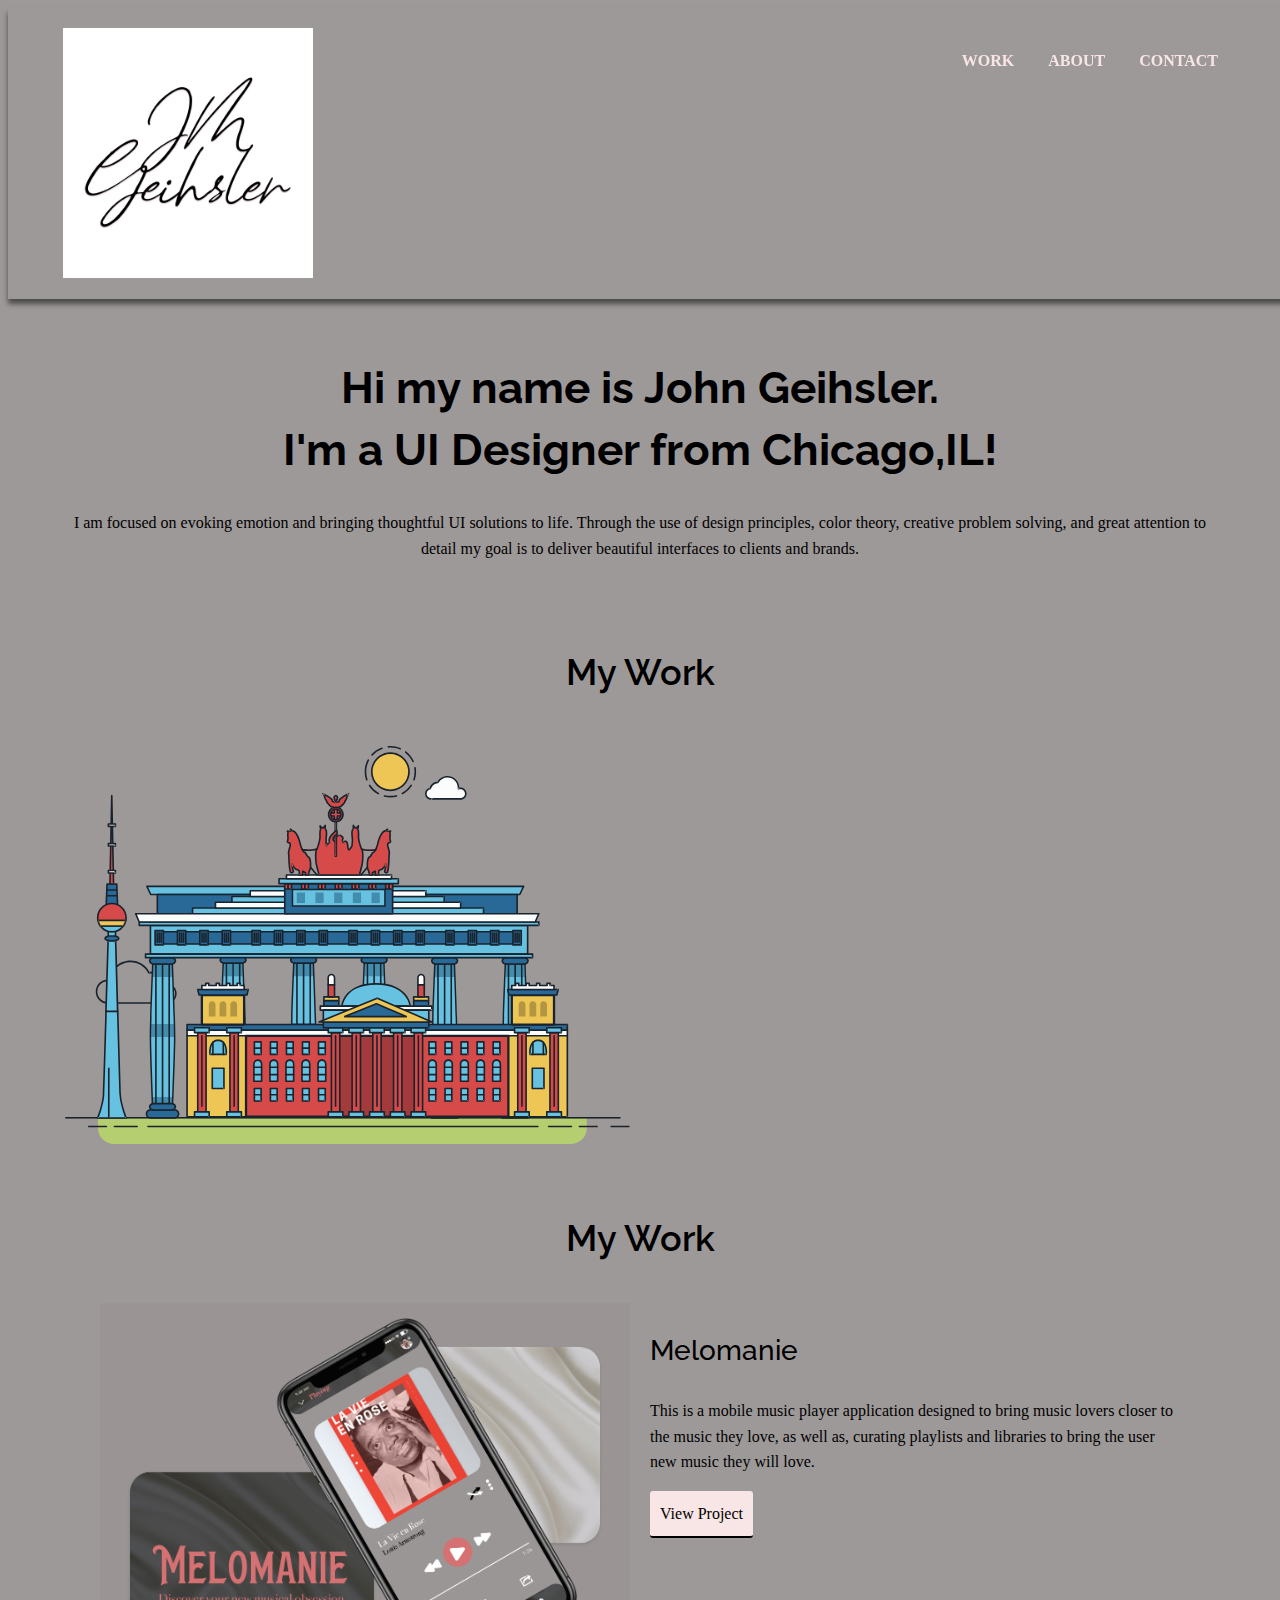
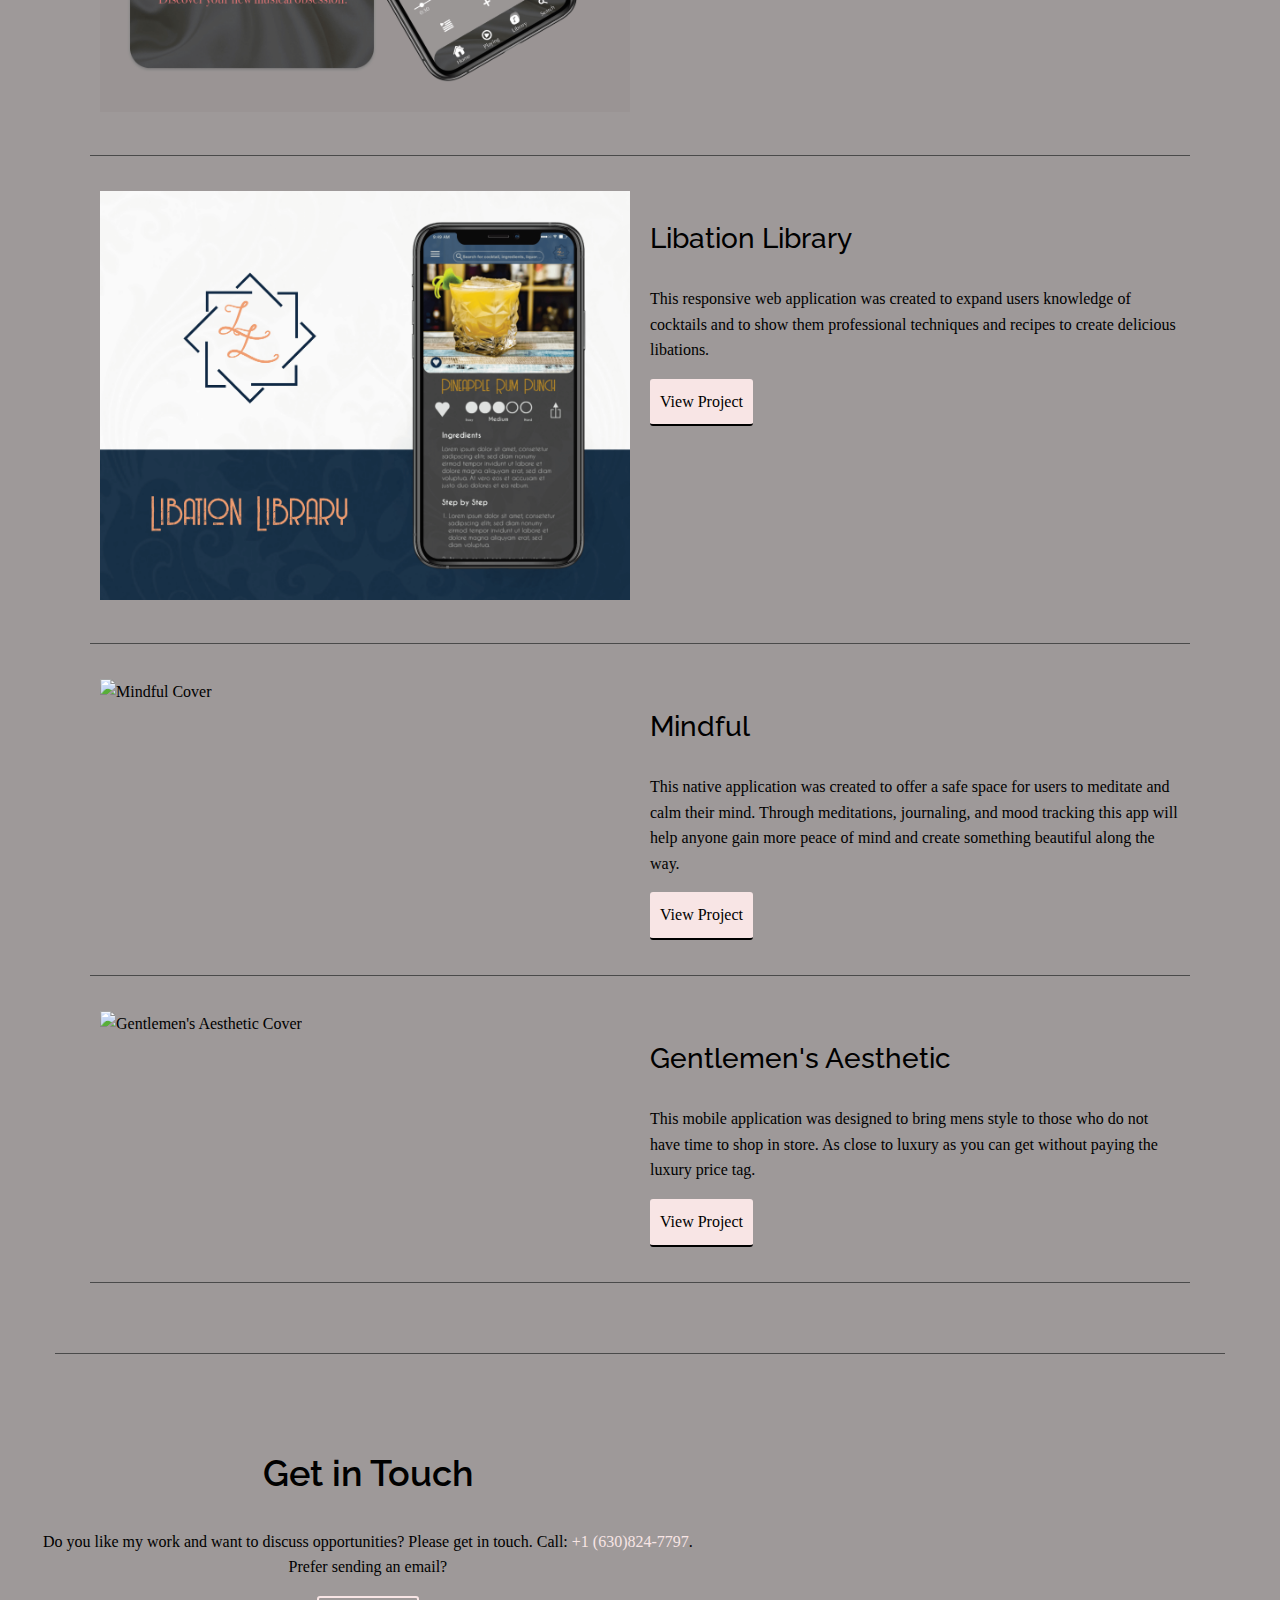
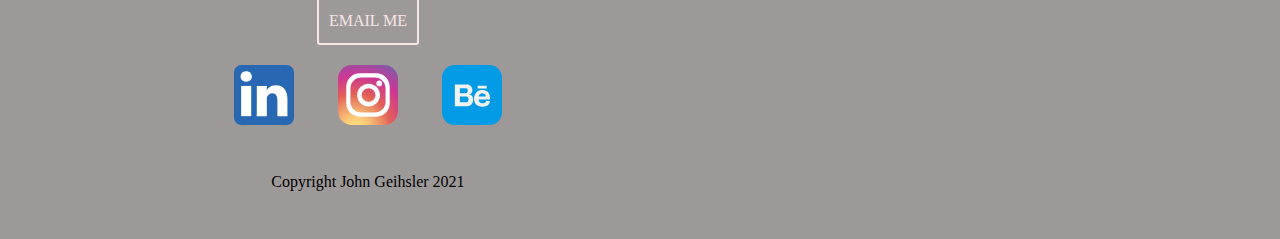
==== commit 59e84f20: "updated html file to include js" ====
--- a/index.html
+++ b/index.html
@@ -1051,6 +1051,8 @@
       </div>
     </div>
   </main>
+  <script src="js/scripts.js"></script>
+</body>
 
   <footer id="contact">
     <div class="container">
--- a/css/style.css
+++ b/css/style.css
@@ -74,21 +74,20 @@
   color: #fa255e;
   text-decoration: underline;
 }
-
 .button {
   display: inline-block;
   background-color: rgba(248, 229, 229, 1.0);
   color: #000000;
   font-weight: 400;
+  text-decoration: none;
   padding: 10px;
   border-radius: 3px;
   border-bottom: 2px solid #000000;
-  transition: 0.2s opacity;
-}
-
+  transition-duration: 0.2s;
+  transition-property: opacity;
+}
 .button:hover {
   opacity: 0.8;
-  text-decoration: none;
 }
 
 .button.contact {
@@ -260,3 +259,109 @@
   display: inline-block;
   width: 100%;
 }
+
+#libation_library {
+  background-color: rgba(158, 153, 153, 1.0);
+  padding: 50px;
+  display: inline-block;
+  width: 100%;
+}
+
+#mindful {
+  background-color: rgba(158, 153, 153, 1.0);
+  padding: 50px;
+  display: inline-block;
+  width: 100%;
+}
+
+#gentlemens_aesthetic {
+  background-color: rgba(158, 153, 153, 1.0);
+  padding: 50px;
+  display: inline-block;
+  width: 100%;
+}
+
+@media only screen and (min-width: 640px) {
+  header {
+    text-align: unset;
+    padding: 20px 0 13px;
+  }
+  nav {
+    width: auto;
+    float: right;
+    margin-top: 4px;
+  }
+  .col-md-6 {
+  width: 50%;
+  }
+  [class*="col-"] {
+  float: left;
+  padding: 10px;
+  }
+  .row::after {
+  content: "";
+  clear: both;
+  display: table;
+  }
+  #about-page h3 { margin-top: 0;}
+}
+
+@media only screen and (min-width: 1024px) {
+  header {
+    text-align: unset;
+    padding: 20px 0 13px;
+  }
+  nav {
+    width: auto;
+    float: right;
+    margin-top: 4px;
+  }
+  .col-7 {
+    width: 58.33%;
+  }
+  .col-5 {
+    width: 41.66%;
+  }
+  [class*="col-"] {
+  float: left;
+  padding: 10px;
+  }
+  .container {
+  max-width: 1200px;
+  margin-left: auto;
+  margin-right: auto;
+  }
+  .row::after {
+  content: "";
+  clear: both;
+  display: table;
+  }
+  #about-page h3 { margin-top: 0;}
+  }
+
+  @keyframes color-change {
+  0% {fill: #edc655;}
+  50% {fill: #fcffad;}
+  100% {fill: #f76414;}
+}
+.sun {
+  animation: 4s color-change infinite alternate linear;
+}
+
+@keyframes cloud-move {
+  from {transform: translate(0,50px);}
+  to {transform: translate(200px,50px);}
+}
+
+.cloud-front {
+  animation: 30s cloud-move infinite alternate linear;
+}
+
+@keyframes cloud-move-reverse {
+  from {transform: translate(446px,48px);}
+  to {transform: translate(100px, 48px);}
+}
+
+.cloud-back {
+  animation: 34s cloud-move-reverse infinite alternate linear;
+}
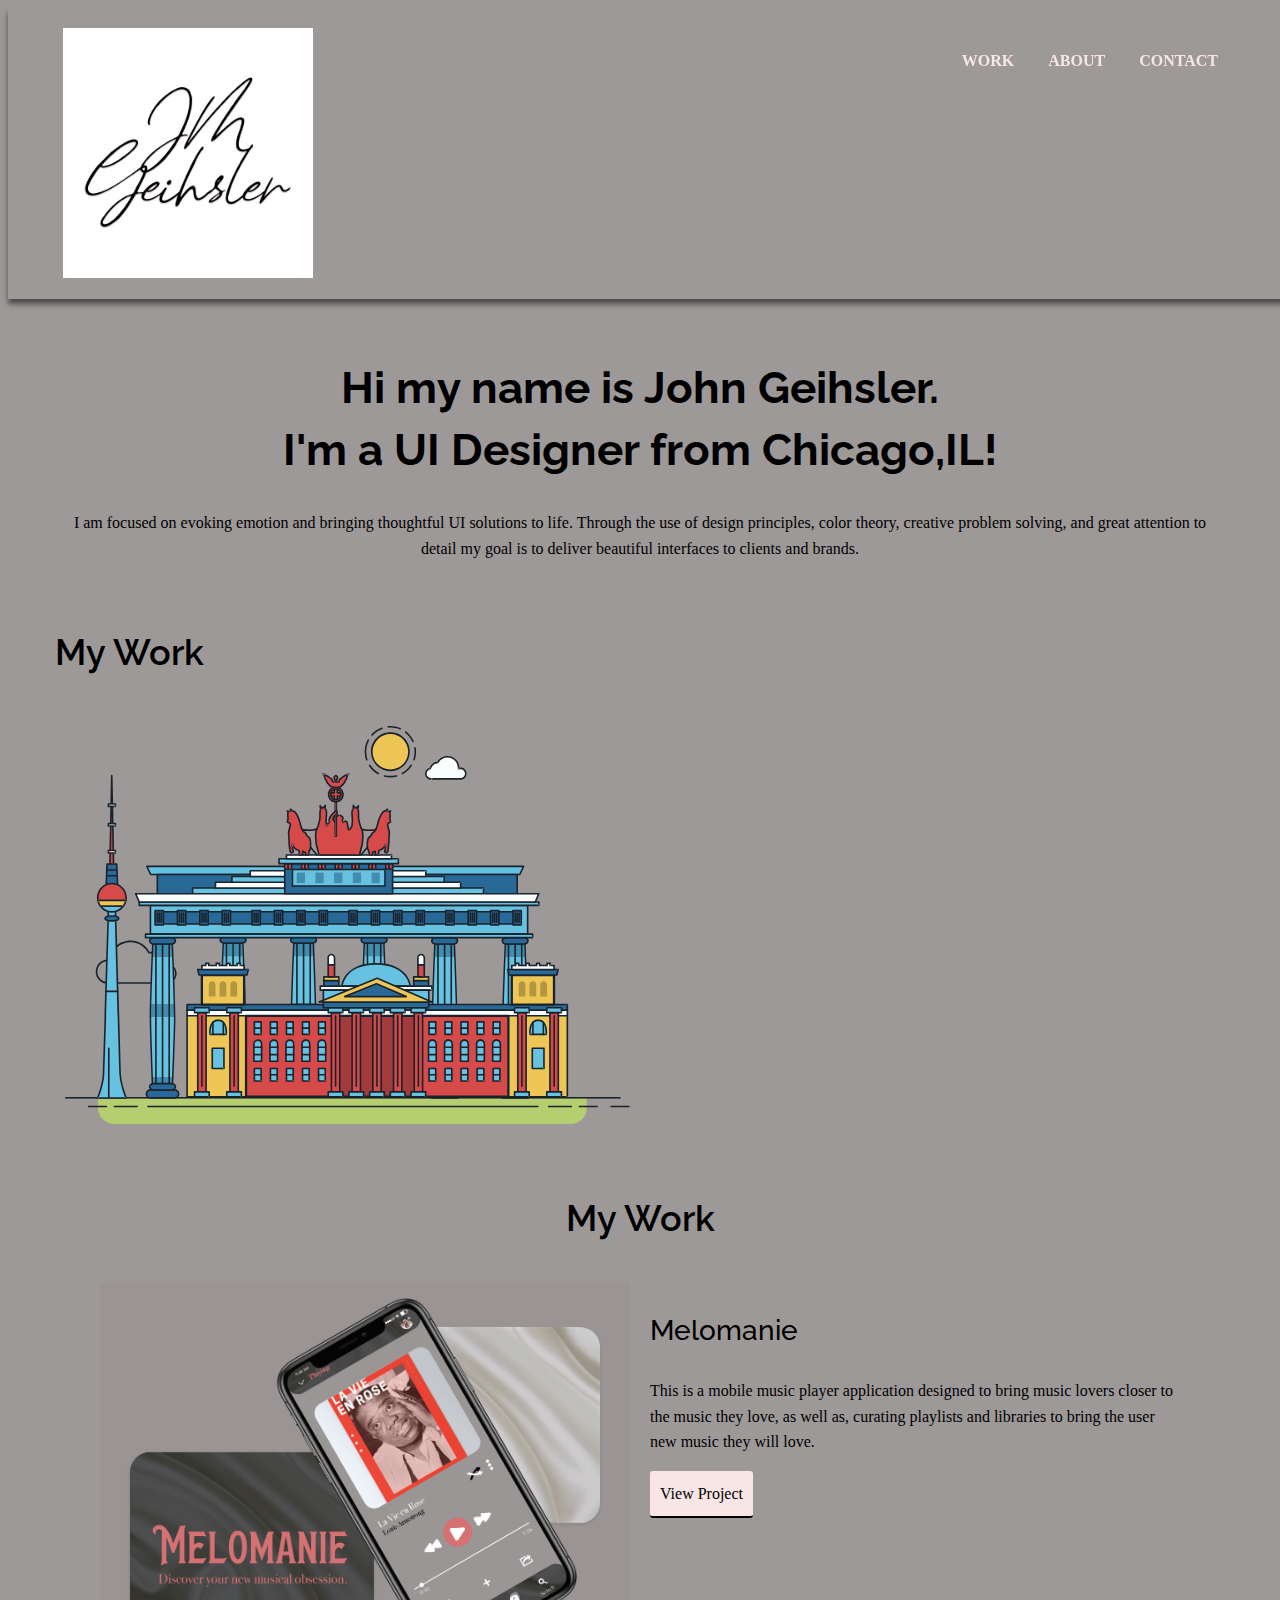
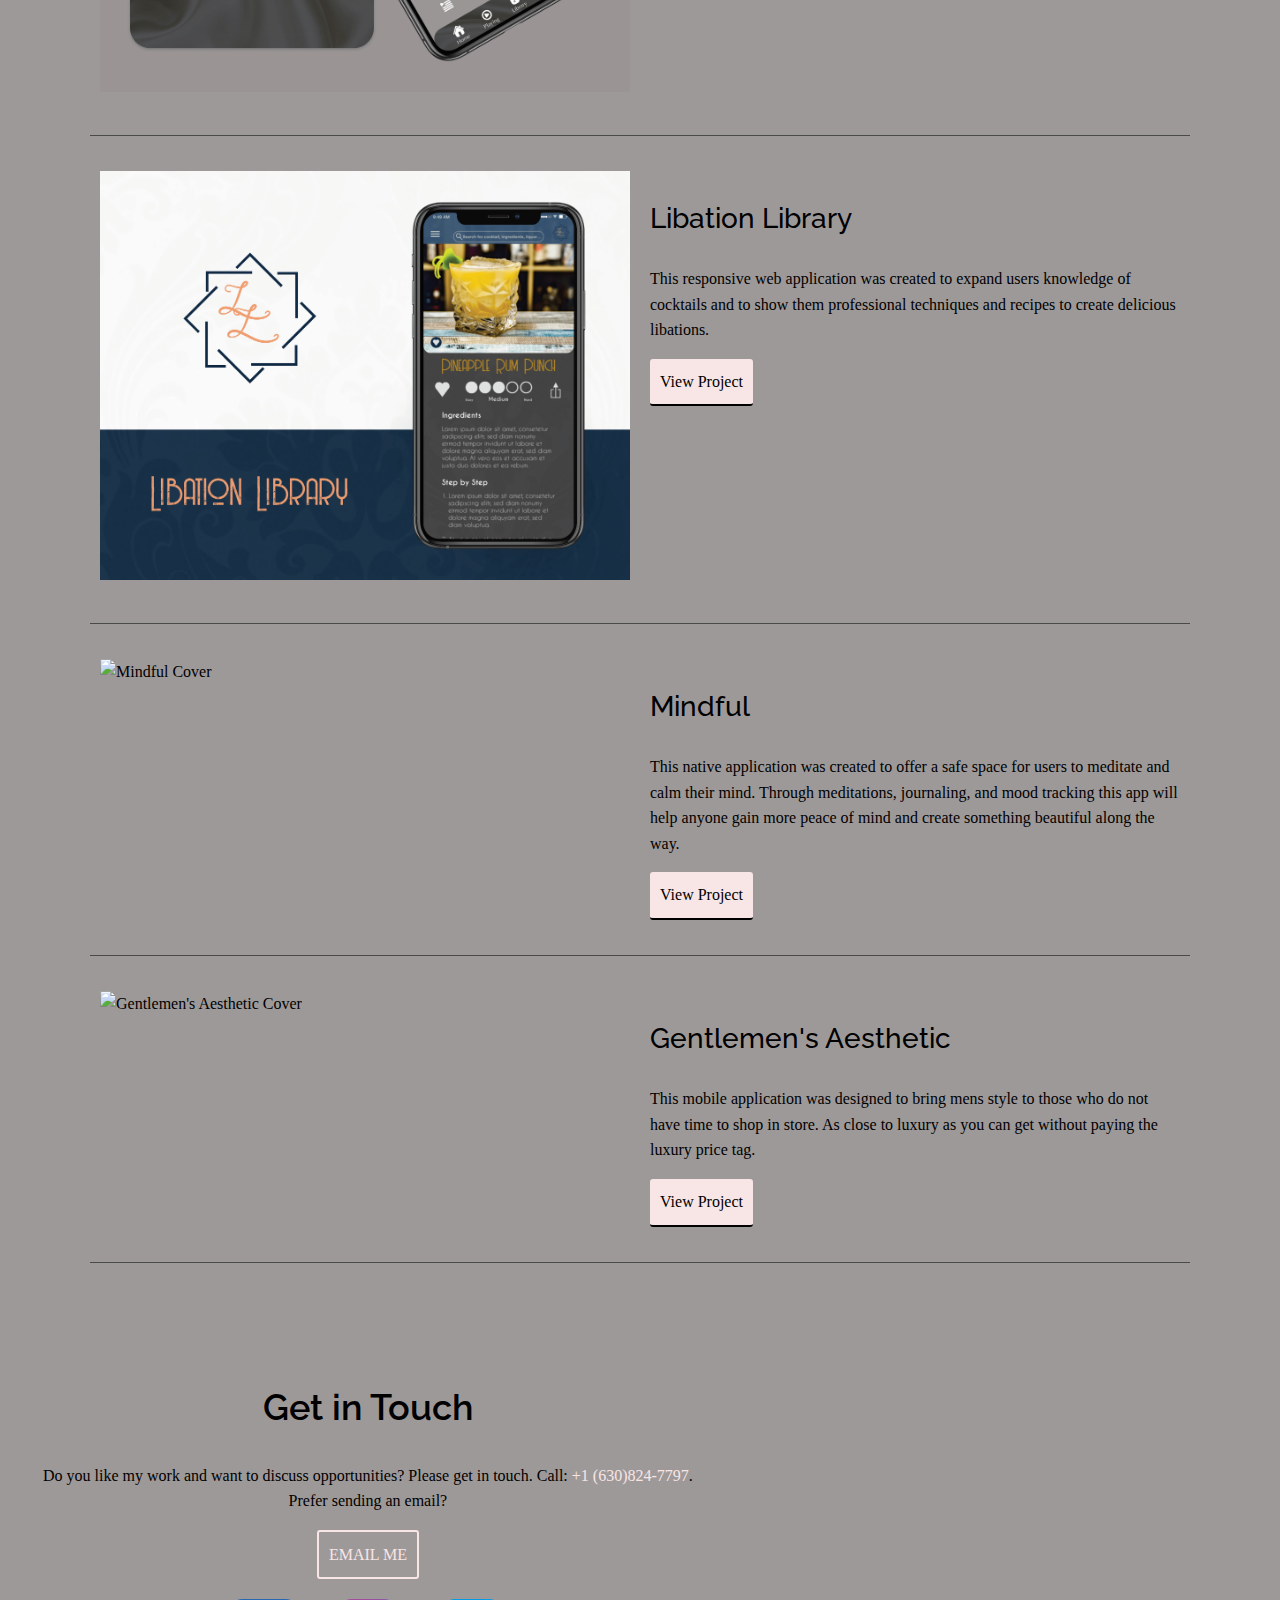
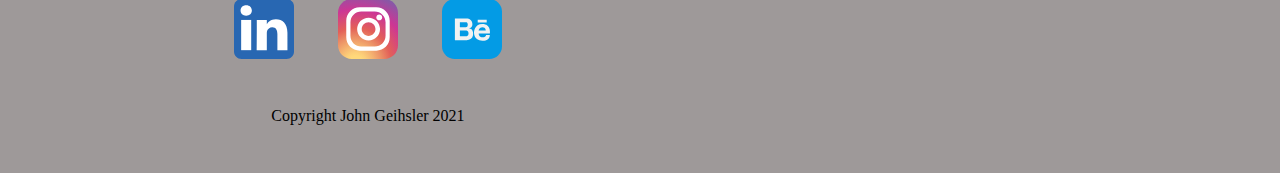
==== commit 80cc2f10: "fixed syntax errors" ====
--- a/index.html
+++ b/index.html
@@ -41,7 +41,8 @@
         <h1>Hi my name is John Geihsler.
           <br><span>I'm a UI Designer from Chicago,IL!</span>
         </h1>
-        <p>I am focused on evoking emotion and bringing thoughtful UI solutions to life. Through the use of design principles, color theory, creative problem solving, and great attention to detail my goal is to deliver beautiful interfaces to clients
+        <p>I am focused on evoking emotion and bringing thoughtful UI solutions to life. Through the use of design principles, color theory, creative problem solving, and great attention to detail my goal is to deliver beautiful interfaces to
+          clients
           and brands.
         </p>
       </div>
@@ -53,1006 +54,1013 @@
         <div class="row">
           <div class="col-md-6 col-lg-7">
             <svg xmlns="http://www.w3.org/2000/svg" class=".sun" viewBox="0 0 700 505" xmlns:xlink="http://www.w3.org/1999/xlink">
-        <defs>
-            <polygon id="a" points=".06 231.917 .06 .929 688.717 .929 688.717 231.917" />
-        </defs>
-        <g fill="none" fill-rule="evenodd">
-          <g transform="translate(0 241)" class="cloud-front">
-          <path fill="#1A232C" d="M87.602,29 L87.602,28 C87.326,28.001 87.103,28.024 86.927,28.033 L86.979,29.031 L87.947,28.78 C85.741,20.282 78.041,14.002 68.852,14 C67.858,14 66.904,14.096 65.98,14.231 L66.125,15.22 L67.019,14.772 C62.626,6.015 53.567,0.001 43.102,0 C29.041,0.002 17.524,10.848 16.443,24.632 L17.44,24.71 L17.606,23.724 C16.803,23.589 15.969,23.5 15.102,23.5 C6.817,23.501 0.102,30.215 0.102,38.5 C0.102,46.785 6.817,53.499 15.102,53.5 L87.602,53.5 C94.644,53.499 100.351,47.792 100.352,40.75 C100.351,33.708 94.644,28.001 87.602,28 L87.602,30 C90.573,30 93.254,31.202 95.203,33.149 C97.15,35.097 98.351,37.778 98.352,40.75 C98.351,43.722 97.15,46.403 95.203,48.351 C93.254,50.298 90.573,51.5 87.602,51.5 L15.102,51.5 C11.509,51.5 8.265,50.046 5.909,47.692 C3.555,45.337 2.102,42.093 2.102,38.5 C2.102,34.907 3.555,31.663 5.909,29.308 C8.265,26.954 11.509,25.5 15.102,25.5 C15.831,25.5 16.553,25.575 17.273,25.697 C17.551,25.743 17.832,25.672 18.055,25.499 C18.277,25.325 18.414,25.07 18.436,24.789 C19.436,12.04 30.094,1.998 43.102,2 C52.786,1.999 61.163,7.564 65.231,15.669 C65.425,16.055 65.842,16.272 66.27,16.21 C67.132,16.084 67.988,16 68.852,16 C77.108,15.998 84.027,21.647 86.011,29.283 C86.13,29.741 86.557,30.054 87.031,30.03 C87.27,30.017 87.457,29.999 87.602,30 L87.602,29"
-              transform="translate(38 36)" />
-            </g>
-            <path fill="#B5CE6F" d="M646.484,484.382 C646.484,489.501 644.531,494.62 640.627,498.525 C636.722,502.43 631.603,504.382 626.484,504.382 L60.873,504.382 C55.754,504.382 50.636,502.43 46.731,498.525 C42.826,494.62 40.873,489.501 40.873,484.382 L40.873,471.917 L646.484,471.917 L646.484,484.382"
-            />
-            <polyline fill="#67C2E2" points="334.824 185.029 101.449 185.029 106.209 195.08 563.438 195.08 568.2 185.029 334.824 185.029" />
-            <path fill="#1A232C" d="M334.824,185.029 L334.824,184.029 L101.449,184.029 C101.104,184.029 100.788,184.203 100.604,184.494 C100.42,184.785 100.398,185.146 100.545,185.457 L105.306,195.508 C105.471,195.856 105.824,196.079 106.209,196.079 L563.438,196.079 C563.824,196.079 564.177,195.856 564.342,195.508 L569.104,185.457 C569.251,185.146 569.229,184.785 569.045,184.494 C568.861,184.203 568.544,184.029 568.2,184.029 L334.824,184.029 L334.824,186.029 L566.62,186.029 L562.806,194.08 L106.842,194.08 L103.029,186.029 L334.824,186.029 L334.824,185.029"
-            />
-            <polygon fill="#296997" points="114.416 218.974 560.222 218.974 560.222 195.08 114.416 195.08" />
-            <path fill="#1A232C" d="M560.222,218.974 L560.222,217.974 L115.416,217.974 L115.416,196.079 L559.222,196.079 L559.222,218.974 L560.222,218.974 L560.222,217.974 L560.222,218.974 L561.222,218.974 L561.222,195.08 C561.222,194.816 561.115,194.559 560.929,194.372 C560.742,194.186 560.485,194.08 560.222,194.08 L114.416,194.08 C114.152,194.08 113.895,194.186 113.708,194.372 C113.522,194.559 113.416,194.816 113.416,195.08 L113.416,218.974 C113.416,219.237 113.522,219.495 113.708,219.681 C113.895,219.867 114.152,219.974 114.416,219.974 L560.222,219.974 C560.485,219.974 560.742,219.867 560.929,219.681 C561.115,219.495 561.222,219.237 561.222,218.974 L560.222,218.974"
-            />
-            <polygon fill="#67C2E2" points="105.85 269.08 573.225 269.08 573.225 233.398 105.85 233.398" />
-            <path fill="#1A232C" d="M573.225,233.398 L573.225,232.398 L105.85,232.398 C105.587,232.398 105.329,232.505 105.143,232.691 C104.957,232.877 104.85,233.134 104.85,233.398 L104.85,269.08 C104.85,269.344 104.957,269.601 105.143,269.788 C105.329,269.974 105.587,270.08 105.85,270.08 L573.225,270.08 C573.488,270.08 573.745,269.974 573.932,269.788 C574.118,269.601 574.225,269.344 574.225,269.08 L574.225,233.398 C574.225,233.134 574.118,232.877 573.932,232.691 C573.745,232.505 573.488,232.398 573.225,232.398 L573.225,233.398 L572.225,233.398 L572.225,268.08 L106.85,268.08 L106.85,234.398 L573.225,234.398 L573.225,233.398 L572.225,233.398 L573.225,233.398"
-            />
-            <polygon fill="#296997" points="116.751 256.508 562.557 256.508 562.557 241.243 116.751 241.243" />
-            <path fill="#1A232C" d="M562.557,256.508 L562.557,255.508 L117.75,255.508 L117.75,242.243 L561.557,242.243 L561.557,256.508 L562.557,256.508 L562.557,255.508 L562.557,256.508 L563.557,256.508 L563.557,241.243 C563.557,240.979 563.45,240.722 563.264,240.535 C563.078,240.349 562.82,240.243 562.557,240.243 L116.75,240.243 C116.487,240.243 116.23,240.349 116.043,240.535 C115.857,240.722 115.751,240.979 115.751,241.243 L115.751,256.508 C115.751,256.771 115.857,257.029 116.043,257.215 C116.23,257.401 116.487,257.508 116.751,257.508 L562.557,257.508 C562.82,257.508 563.077,257.401 563.264,257.215 C563.45,257.029 563.557,256.771 563.557,256.508 L562.557,256.508"
-            />
-            <polygon fill="#67C2E2" points="158.07 218.974 518.563 218.974 518.563 211.858 158.07 211.858" />
-            <path fill="#1A232C" d="M518.563,211.858 L518.563,210.858 L158.07,210.858 C157.807,210.858 157.549,210.964 157.363,211.151 C157.177,211.337 157.07,211.594 157.07,211.858 L157.07,218.974 C157.07,219.237 157.177,219.495 157.363,219.681 C157.549,219.867 157.807,219.974 158.07,219.974 L518.563,219.974 C518.826,219.974 519.083,219.867 519.27,219.681 C519.456,219.495 519.562,219.237 519.562,218.974 L519.562,211.858 C519.562,211.594 519.456,211.337 519.27,211.151 C519.083,210.964 518.826,210.858 518.563,210.858 L518.563,211.858 L517.563,211.858 L517.563,217.974 L159.07,217.974 L159.07,212.858 L518.563,212.858 L518.563,211.858 L517.563,211.858 L518.563,211.858"
-            />
-            <polygon fill="#FBFDFC" points="186.438 211.858 490.194 211.858 490.194 204.741 186.438 204.741" />
-            <path fill="#1A232C" d="M490.194,204.741 L490.194,203.741 L186.438,203.741 C186.175,203.741 185.917,203.848 185.731,204.034 C185.545,204.221 185.438,204.478 185.438,204.741 L185.438,211.858 C185.438,212.121 185.545,212.379 185.731,212.565 C185.917,212.751 186.175,212.858 186.438,212.858 L490.194,212.858 C490.458,212.858 490.715,212.751 490.902,212.565 C491.088,212.379 491.194,212.121 491.194,211.858 L491.194,204.741 C491.194,204.478 491.088,204.221 490.902,204.034 C490.715,203.848 490.458,203.741 490.194,203.741 L490.194,204.741 L489.194,204.741 L489.194,210.858 L187.438,210.858 L187.438,205.741 L490.194,205.741 L490.194,204.741 L489.194,204.741 L490.194,204.741"
-            />
-            <polygon fill="#67C2E2" points="206.805 204.741 469.828 204.741 469.828 197.624 206.805 197.624" />
-            <path fill="#1A232C" d="M469.828,197.624 L469.828,196.624 L206.805,196.624 C206.541,196.624 206.284,196.731 206.098,196.917 C205.911,197.103 205.805,197.361 205.805,197.624 L205.805,204.741 C205.805,205.005 205.911,205.262 206.098,205.449 C206.284,205.635 206.541,205.741 206.805,205.741 L469.828,205.741 C470.091,205.741 470.349,205.635 470.535,205.449 C470.722,205.262 470.828,205.005 470.828,204.741 L470.828,197.624 C470.828,197.361 470.722,197.103 470.535,196.917 C470.349,196.731 470.091,196.624 469.828,196.624 L469.828,197.624 L468.828,197.624 L468.828,203.741 L207.805,203.741 L207.805,198.624 L469.828,198.624 L469.828,197.624 L468.828,197.624 L469.828,197.624"
-            />
-            <polygon fill="#FBFDFC" points="229.521 197.624 447.111 197.624 447.111 190.509 229.521 190.509" />
-            <path fill="#1A232C" d="M447.111,190.509 L447.111,189.509 L229.521,189.509 C229.258,189.509 229,189.616 228.814,189.802 C228.628,189.988 228.521,190.246 228.521,190.509 L228.521,197.624 C228.521,197.888 228.628,198.145 228.814,198.332 C229,198.518 229.258,198.624 229.521,198.624 L447.111,198.624 C447.375,198.624 447.632,198.518 447.818,198.332 C448.005,198.145 448.111,197.888 448.111,197.624 L448.111,190.509 C448.111,190.246 448.005,189.988 447.818,189.802 C447.632,189.616 447.375,189.509 447.111,189.509 L447.111,190.509 L446.111,190.509 L446.111,196.624 L230.521,196.624 L230.521,191.509 L447.111,191.509 L447.111,190.509 L446.111,190.509 L447.111,190.509"
-            />
-            <path fill="#67C2E2" d="M135.607,355.447 C135.163,337.766 134.264,313.326 133.648,297.387 C133.274,287.721 133.004,281.18 133.004,281.18 L108.722,281.18 C108.722,281.18 108.452,287.721 108.079,297.387 C107.462,313.326 106.563,337.766 106.119,355.447 C105.953,362.059 105.85,367.732 105.85,371.653 L105.85,371.654 C105.85,386.117 107.243,424.332 108.089,446.189 C108.457,455.706 108.722,462.126 108.722,462.126 L133.004,462.126 C133.004,462.126 133.269,455.706 133.637,446.189 C134.482,424.332 135.876,386.117 135.876,371.654 L135.876,371.653 C135.876,367.732 135.773,362.059 135.607,355.447"
-            />
-            <path fill="#428DAE" d="M133.648 297.387L108.079 297.387C108.452 287.721 108.722 281.18 108.722 281.18L133.004 281.18C133.004 281.18 133.274 287.721 133.648 297.387M135.876 371.654L105.85 371.654 105.85 371.653C105.85 367.732 105.953 362.059 106.119 355.447L135.607 355.447C135.773 362.059 135.876 367.732 135.876 371.653L135.876 371.654M133.004 462.126L108.722 462.126C108.722 462.126 108.457 455.706 108.089 446.189L133.637 446.189C133.269 455.706 133.004 462.126 133.004 462.126"
-            />
-            <path fill="#1A232C" d="M109.612,461.199 L132.114,461.199 C132.447,453.007 134.949,390.886 134.949,371.653 C134.949,352.42 132.447,290.299 132.114,282.108 L109.612,282.108 C109.279,290.299 106.778,352.42 106.778,371.653 C106.778,390.886 109.279,453.007 109.612,461.199 Z M133.895,463.054 L107.832,463.054 L107.794,462.164 C107.766,461.466 104.922,392.193 104.922,371.653 C104.922,351.114 107.766,281.839 107.794,281.142 L107.832,280.252 L133.895,280.252 L133.931,281.142 C133.96,281.839 136.804,351.114 136.804,371.653 C136.804,392.193 133.96,461.466 133.931,462.164 L133.895,463.054 L133.895,463.054 Z"
-            />
-            <path fill="#1A232C" d="M111.638 281.18L111.638 462.126C111.638 462.679 112.086 463.126 112.638 463.126 113.19 463.126 113.638 462.679 113.638 462.126L113.638 281.18C113.638 280.628 113.19 280.18 112.638 280.18 112.086 280.18 111.638 280.628 111.638 281.18M119.863 281.18L119.863 462.126C119.863 462.679 120.311 463.126 120.863 463.126 121.416 463.126 121.863 462.679 121.863 462.126L121.863 281.18C121.863 280.628 121.416 280.18 120.863 280.18 120.311 280.18 119.863 280.628 119.863 281.18M128.088 281.18L128.088 462.126C128.088 462.679 128.536 463.126 129.088 463.126 129.64 463.126 130.088 462.679 130.088 462.126L130.088 281.18C130.088 280.628 129.64 280.18 129.088 280.18 128.536 280.18 128.088 280.628 128.088 281.18"
-            />
-            <path fill="#296997" d="M136.79,277.265 C136.79,279.418 134.675,281.18 132.09,281.18 L109.636,281.18 C107.051,281.18 104.936,279.418 104.936,277.265 C104.936,275.111 107.051,273.349 109.636,273.349 L132.09,273.349 C134.675,273.349 136.79,275.111 136.79,277.265"
-            />
-            <path fill="#1A232C" d="M136.79,277.265 L135.79,277.265 C135.789,278.005 135.433,278.704 134.769,279.262 C134.109,279.814 133.155,280.181 132.09,280.18 L109.636,280.18 C108.571,280.181 107.617,279.814 106.956,279.262 C106.293,278.704 105.936,278.005 105.936,277.265 C105.936,276.524 106.293,275.825 106.957,275.267 C107.617,274.715 108.571,274.348 109.636,274.349 L132.09,274.349 C133.155,274.348 134.109,274.716 134.769,275.267 C135.433,275.825 135.789,276.524 135.79,277.265 L137.79,277.265 C137.791,275.851 137.09,274.593 136.049,273.731 C135.006,272.863 133.61,272.35 132.09,272.349 L109.636,272.349 C108.116,272.35 106.72,272.863 105.676,273.731 C104.636,274.593 103.935,275.851 103.936,277.265 C103.935,278.678 104.636,279.937 105.677,280.798 C106.72,281.666 108.116,282.179 109.636,282.18 L132.09,282.18 C133.61,282.179 135.006,281.666 136.049,280.798 C137.09,279.937 137.791,278.678 137.79,277.265 L136.79,277.265"
-            />
-            <path fill="#296997" d="M140.775,467.217 C140.775,469.803 138.661,471.917 136.076,471.917 L105.65,471.917 C103.065,471.917 100.951,469.803 100.951,467.217 L100.951,466.825 C100.951,464.241 103.065,462.126 105.65,462.126 L136.076,462.126 C138.661,462.126 140.775,464.241 140.775,466.825 L140.775,467.217"
-            />
-            <path fill="#1A232C" d="M140.775,467.217 L139.775,467.217 C139.775,468.235 139.361,469.155 138.688,469.83 C138.013,470.503 137.093,470.917 136.076,470.917 L105.65,470.917 C104.633,470.917 103.713,470.504 103.038,469.83 C102.365,469.155 101.951,468.235 101.951,467.217 L101.951,466.825 C101.951,465.808 102.365,464.889 103.038,464.214 C103.713,463.54 104.633,463.127 105.65,463.126 L136.076,463.126 C137.093,463.127 138.013,463.54 138.688,464.214 C139.362,464.889 139.775,465.808 139.775,466.825 L139.775,467.217 L141.775,467.217 L141.775,466.825 C141.772,463.684 139.217,461.13 136.076,461.126 L105.65,461.126 C102.509,461.13 99.955,463.684 99.951,466.825 L99.951,467.217 C99.954,470.36 102.509,472.914 105.65,472.917 L136.076,472.917 C139.217,472.914 141.772,470.36 141.775,467.217 L140.775,467.217"
-            />
-            <path fill="#296997" d="M136.79,458.208 C136.79,460.363 134.675,462.126 132.09,462.126 L109.636,462.126 C107.051,462.126 104.936,460.363 104.936,458.208 C104.936,456.057 107.051,454.292 109.636,454.292 L132.09,454.292 C134.675,454.292 136.79,456.057 136.79,458.208"
-            />
-            <path fill="#1A232C" d="M136.79,458.208 L135.79,458.208 C135.789,458.949 135.432,459.649 134.769,460.207 C134.108,460.76 133.154,461.128 132.09,461.126 L109.636,461.126 C108.572,461.128 107.617,460.76 106.957,460.207 C106.293,459.649 105.936,458.949 105.936,458.208 C105.936,457.47 106.293,456.77 106.957,456.212 C107.617,455.659 108.572,455.291 109.636,455.292 L132.09,455.292 C133.154,455.291 134.108,455.659 134.769,456.212 C135.433,456.77 135.789,457.47 135.79,458.208 L137.79,458.208 C137.791,456.796 137.09,455.538 136.05,454.675 C135.006,453.808 133.61,453.294 132.09,453.292 L109.636,453.292 C108.115,453.294 106.719,453.808 105.676,454.675 C104.636,455.538 103.935,456.796 103.936,458.208 C103.935,459.622 104.636,460.881 105.676,461.743 C106.72,462.611 108.116,463.125 109.636,463.126 L132.09,463.126 C133.61,463.125 135.006,462.611 136.05,461.743 C137.09,460.881 137.791,459.622 137.79,458.208 L136.79,458.208"
-            />
-            <path fill="#67C2E2" d="M572.471,355.447 C572.025,337.766 571.126,313.326 570.51,297.387 C570.137,287.721 569.867,281.18 569.867,281.18 L545.585,281.18 C545.585,281.18 545.315,287.721 544.942,297.387 C544.326,313.326 543.427,337.766 542.981,355.447 C542.815,362.059 542.713,367.732 542.713,371.653 L542.713,371.654 C542.713,386.117 544.107,424.332 544.952,446.189 C545.32,455.706 545.585,462.126 545.585,462.126 L569.867,462.126 C569.867,462.126 570.132,455.706 570.499,446.189 C571.346,424.332 572.739,386.117 572.739,371.654 L572.739,371.653 C572.739,367.732 572.637,362.059 572.471,355.447"
-            />
-            <path fill="#428DAE" d="M569.582 297.387L566.951 297.387 566.951 282.108 568.977 282.108C569.063 284.206 569.29 289.841 569.582 297.387M564.951 297.387L545.871 297.387C546.162 289.841 546.39 284.206 546.476 282.108L564.951 282.108 564.951 297.387M571.8 369.187L566.951 369.187 566.951 356.265 571.562 356.265C571.685 361.272 571.771 365.701 571.8 369.187M564.951 369.187L543.653 369.187C543.684 365.512 543.777 360.79 543.912 355.447L553.551 355.447 553.551 356.265 564.951 356.265 564.951 369.187"
-            />
-            <path fill="#1A232C" d="M546.476,461.199 L568.977,461.199 C569.31,453.007 571.812,390.886 571.812,371.653 C571.812,352.42 569.31,290.299 568.977,282.108 L546.476,282.108 C546.142,290.299 543.642,352.42 543.642,371.653 C543.642,390.886 546.142,453.007 546.476,461.199 M570.758,463.054 L544.694,463.054 L544.658,462.164 C544.629,461.466 541.785,392.193 541.785,371.653 C541.785,351.114 544.629,281.839 544.658,281.142 L544.694,280.252 L570.758,280.252 L570.795,281.142 C570.823,281.839 573.667,351.114 573.667,371.653 C573.667,392.193 570.823,461.466 570.795,462.164 L570.758,463.054"
-            />
-            <path fill="#1A232C" d="M548.501 281.18L548.501 462.126C548.501 462.679 548.949 463.126 549.501 463.126 550.053 463.126 550.501 462.679 550.501 462.126L550.501 281.18C550.501 280.628 550.053 280.18 549.501 280.18 548.949 280.18 548.501 280.628 548.501 281.18M556.727 281.18L556.727 462.126C556.727 462.679 557.174 463.126 557.727 463.126 558.279 463.126 558.727 462.679 558.727 462.126L558.727 281.18C558.727 280.628 558.279 280.18 557.727 280.18 557.174 280.18 556.727 280.628 556.727 281.18M564.951 281.18L564.951 462.126C564.951 462.679 565.399 463.126 565.951 463.126 566.503 463.126 566.951 462.679 566.951 462.126L566.951 281.18C566.951 280.628 566.503 280.18 565.951 280.18 565.399 280.18 564.951 280.628 564.951 281.18"
-            />
-            <path fill="#296997" d="M573.653,277.265 C573.653,279.418 571.537,281.18 568.953,281.18 L546.499,281.18 C543.915,281.18 541.799,279.418 541.799,277.265 C541.799,275.111 543.915,273.349 546.499,273.349 L568.953,273.349 C571.537,273.349 573.653,275.111 573.653,277.265"
-            />
-            <path fill="#1A232C" d="M573.653,277.265 L572.653,277.265 C572.653,278.005 572.296,278.704 571.632,279.262 C570.972,279.814 570.017,280.181 568.953,280.18 L546.499,280.18 C545.435,280.181 544.48,279.814 543.82,279.262 C543.156,278.704 542.8,278.005 542.799,277.265 C542.8,276.525 543.156,275.825 543.82,275.267 C544.481,274.715 545.435,274.348 546.499,274.349 L568.953,274.349 C570.017,274.348 570.972,274.715 571.632,275.267 C572.296,275.825 572.653,276.525 572.653,277.265 L574.653,277.265 C574.654,275.851 573.953,274.593 572.912,273.731 C571.869,272.863 570.473,272.35 568.953,272.349 L546.499,272.349 C544.979,272.35 543.583,272.863 542.54,273.731 C541.499,274.593 540.798,275.851 540.799,277.265 C540.798,278.679 541.499,279.937 542.54,280.798 C543.583,281.666 544.979,282.179 546.499,282.18 L568.953,282.18 C570.473,282.179 571.869,281.666 572.912,280.798 C573.953,279.937 574.654,278.679 574.653,277.265 L573.653,277.265"
-            />
-            <path fill="#296997" d="M577.639,467.217 C577.639,469.803 575.524,471.917 572.938,471.917 L542.514,471.917 C539.929,471.917 537.813,469.803 537.813,467.217 L537.813,466.825 C537.813,464.241 539.929,462.126 542.514,462.126 L572.938,462.126 C575.524,462.126 577.639,464.241 577.639,466.825 L577.639,467.217"
-            />
-            <path fill="#1A232C" d="M577.639,467.217 L576.639,467.217 C576.638,468.235 576.225,469.155 575.551,469.83 C574.876,470.503 573.956,470.917 572.938,470.917 L542.514,470.917 C541.497,470.917 540.576,470.503 539.901,469.83 C539.227,469.155 538.814,468.234 538.813,467.217 L538.813,466.825 C538.814,465.808 539.227,464.889 539.901,464.214 C540.576,463.54 541.497,463.127 542.514,463.126 L572.938,463.126 C573.956,463.127 574.876,463.54 575.551,464.214 C576.225,464.888 576.638,465.808 576.639,466.825 L576.639,467.217 L578.639,467.217 L578.639,466.825 C578.635,463.684 576.081,461.13 572.938,461.126 L542.514,461.126 C539.372,461.13 536.817,463.684 536.813,466.825 L536.813,467.217 C536.817,470.36 539.372,472.914 542.514,472.917 L572.938,472.917 C576.081,472.914 578.635,470.359 578.639,467.217 L577.639,467.217"
-            />
-            <path fill="#296997" d="M573.653,458.208 C573.653,460.363 571.537,462.126 568.953,462.126 L546.499,462.126 C543.915,462.126 541.799,460.363 541.799,458.208 C541.799,456.057 543.915,454.292 546.499,454.292 L568.953,454.292 C571.537,454.292 573.653,456.057 573.653,458.208"
-            />
-            <path fill="#1A232C" d="M573.653,458.208 L572.653,458.208 C572.653,458.949 572.296,459.649 571.632,460.207 C570.971,460.76 570.017,461.128 568.953,461.126 L546.499,461.126 C545.435,461.128 544.481,460.76 543.82,460.207 C543.157,459.649 542.799,458.949 542.799,458.208 C542.799,457.47 543.156,456.77 543.82,456.212 C544.481,455.659 545.435,455.291 546.499,455.292 L568.953,455.292 C570.017,455.291 570.971,455.659 571.632,456.212 C572.296,456.77 572.653,457.47 572.653,458.208 L574.653,458.208 C574.654,456.796 573.953,455.538 572.912,454.675 C571.869,453.808 570.473,453.294 568.953,453.292 L546.499,453.292 C544.979,453.294 543.583,453.808 542.54,454.675 C541.499,455.538 540.798,456.796 540.799,458.208 C540.798,459.622 541.499,460.881 542.54,461.743 C543.583,462.611 544.979,463.125 546.499,463.126 L568.953,463.126 C570.473,463.125 571.869,462.611 572.912,461.743 C573.953,460.881 574.654,459.622 574.653,458.208 L573.653,458.208"
-            />
-            <path fill="#67C2E2" d="M485.098,355.447 C484.654,337.766 483.753,313.326 483.137,297.387 C482.764,287.721 482.494,281.18 482.494,281.18 L458.213,281.18 C458.213,281.18 457.942,287.721 457.569,297.387 C456.953,313.326 456.055,337.766 455.608,355.447 C455.443,362.059 455.34,367.732 455.34,371.653 L455.34,371.654 C455.34,386.117 456.733,424.332 457.58,446.189 C457.948,455.706 458.213,462.126 458.213,462.126 L482.494,462.126 C482.494,462.126 482.759,455.706 483.126,446.189 C483.973,424.332 485.366,386.117 485.366,371.654 L485.366,371.653 C485.366,367.732 485.265,362.059 485.098,355.447"
-            />
-            <path fill="#428DAE" d="M483.137 297.387L457.569 297.387C457.942 287.721 458.213 281.18 458.213 281.18L482.494 281.18C482.494 281.18 482.764 287.721 483.137 297.387M485.355 369.187L455.351 369.187C455.382 365.502 455.475 360.78 455.608 355.447L485.098 355.447C485.232 360.78 485.325 365.502 485.355 369.187"
-            />
-            <path fill="#1A232C" d="M459.103,461.199 L481.605,461.199 C481.938,453.007 484.439,390.886 484.439,371.653 C484.439,352.42 481.938,290.299 481.605,282.108 L459.103,282.108 C458.769,290.299 456.268,352.42 456.268,371.653 C456.268,390.886 458.769,453.007 459.103,461.199 Z M483.386,463.054 L457.321,463.054 L457.285,462.164 C457.256,461.466 454.412,392.193 454.412,371.653 C454.412,351.114 457.256,281.839 457.285,281.142 L457.321,280.252 L483.386,280.252 L483.422,281.142 C483.45,281.839 486.294,351.114 486.294,371.653 C486.294,392.193 483.45,461.466 483.422,462.164 L483.386,463.054 L483.386,463.054 Z"
-            />
-            <path fill="#1A232C" d="M461.128 281.18L461.128 462.126C461.128 462.679 461.576 463.126 462.128 463.126 462.68 463.126 463.128 462.679 463.128 462.126L463.128 281.18C463.128 280.628 462.68 280.18 462.128 280.18 461.576 280.18 461.128 280.628 461.128 281.18M469.354 281.18L469.354 462.126C469.354 462.679 469.801 463.126 470.354 463.126 470.906 463.126 471.354 462.679 471.354 462.126L471.354 281.18C471.354 280.628 470.906 280.18 470.354 280.18 469.801 280.18 469.354 280.628 469.354 281.18M477.578 281.18L477.578 462.126C477.578 462.679 478.026 463.126 478.578 463.126 479.13 463.126 479.578 462.679 479.578 462.126L479.578 281.18C479.578 280.628 479.13 280.18 478.578 280.18 478.026 280.18 477.578 280.628 477.578 281.18"
-            />
-            <path fill="#296997" d="M486.281,277.265 C486.281,279.418 484.164,281.18 481.58,281.18 L459.126,281.18 C456.542,281.18 454.426,279.418 454.426,277.265 C454.426,275.111 456.542,273.349 459.126,273.349 L481.58,273.349 C484.164,273.349 486.281,275.111 486.281,277.265"
-            />
-            <path fill="#1A232C" d="M486.281,277.265 L485.281,277.265 C485.281,278.005 484.924,278.704 484.26,279.262 C483.599,279.814 482.644,280.181 481.58,280.18 L459.126,280.18 C458.062,280.181 457.107,279.814 456.447,279.262 C455.783,278.704 455.427,278.005 455.426,277.265 C455.427,276.525 455.783,275.825 456.447,275.267 C457.108,274.715 458.062,274.348 459.126,274.349 L481.58,274.349 C482.644,274.348 483.599,274.716 484.26,275.268 C484.924,275.825 485.281,276.525 485.281,277.265 L487.281,277.265 C487.282,275.851 486.58,274.593 485.54,273.731 C484.496,272.863 483.1,272.35 481.58,272.349 L459.126,272.349 C457.606,272.35 456.21,272.863 455.167,273.731 C454.126,274.593 453.425,275.851 453.426,277.265 C453.425,278.679 454.126,279.937 455.167,280.798 C456.21,281.666 457.606,282.179 459.126,282.18 L481.58,282.18 C483.1,282.179 484.496,281.666 485.54,280.799 C486.58,279.937 487.282,278.679 487.281,277.265 L486.281,277.265"
-            />
-            <path fill="#296997" d="M490.266,467.217 C490.266,469.803 488.151,471.917 485.565,471.917 L455.141,471.917 C452.556,471.917 450.44,469.803 450.44,467.217 L450.44,466.825 C450.44,464.241 452.556,462.126 455.141,462.126 L485.565,462.126 C488.151,462.126 490.266,464.241 490.266,466.825 L490.266,467.217"
-            />
-            <path fill="#1A232C" d="M490.266,467.217 L489.266,467.217 C489.265,468.235 488.852,469.155 488.178,469.83 C487.503,470.503 486.583,470.917 485.565,470.917 L455.141,470.917 C454.124,470.917 453.203,470.503 452.528,469.83 C451.854,469.155 451.441,468.234 451.44,467.217 L451.44,466.825 C451.441,465.808 451.854,464.889 452.528,464.214 C453.203,463.54 454.124,463.127 455.141,463.126 L485.565,463.126 C486.583,463.127 487.503,463.54 488.178,464.214 C488.852,464.888 489.265,465.808 489.266,466.825 L489.266,467.217 L491.266,467.217 L491.266,466.825 C491.262,463.684 488.708,461.13 485.565,461.126 L455.141,461.126 C451.999,461.13 449.444,463.684 449.44,466.825 L449.44,467.217 C449.444,470.36 451.999,472.914 455.141,472.917 L485.565,472.917 C488.708,472.914 491.262,470.359 491.266,467.217 L490.266,467.217"
-            />
-            <path fill="#296997" d="M486.281,458.208 C486.281,460.363 484.164,462.126 481.58,462.126 L459.126,462.126 C456.542,462.126 454.426,460.363 454.426,458.208 C454.426,456.057 456.542,454.292 459.126,454.292 L481.58,454.292 C484.164,454.292 486.281,456.057 486.281,458.208"
-            />
-            <path fill="#1A232C" d="M486.281,458.208 L485.281,458.208 C485.281,458.949 484.923,459.649 484.26,460.207 C483.599,460.76 482.644,461.128 481.58,461.126 L459.126,461.126 C458.062,461.128 457.108,460.76 456.447,460.207 C455.784,459.649 455.427,458.949 455.426,458.208 C455.426,457.47 455.783,456.77 456.447,456.212 C457.108,455.659 458.062,455.291 459.126,455.292 L481.58,455.292 C482.644,455.291 483.598,455.659 484.26,456.212 C484.924,456.77 485.281,457.47 485.281,458.208 L487.281,458.208 C487.282,456.795 486.58,455.538 485.54,454.675 C484.496,453.808 483.1,453.294 481.58,453.292 L459.126,453.292 C457.606,453.294 456.21,453.808 455.167,454.675 C454.126,455.538 453.425,456.796 453.426,458.208 C453.425,459.622 454.126,460.881 455.167,461.743 C456.21,462.611 457.606,463.125 459.126,463.126 L481.58,463.126 C483.1,463.125 484.496,462.611 485.54,461.743 C486.581,460.881 487.282,459.622 487.281,458.208 L486.281,458.208"
-            />
-            <path fill="#67C2E2" d="M397.726,354.466 C397.28,336.787 396.381,312.346 395.765,296.407 C395.392,286.742 395.122,280.2 395.122,280.2 L370.84,280.2 C370.84,280.2 370.57,286.742 370.197,296.407 C369.581,312.346 368.682,336.787 368.236,354.466 C368.07,361.078 367.968,366.751 367.968,370.672 L367.968,370.673 C367.968,385.136 369.361,423.352 370.207,445.208 C370.575,454.726 370.84,461.146 370.84,461.146 L395.122,461.146 C395.122,461.146 395.386,454.726 395.754,445.208 C396.601,423.352 397.994,385.136 397.994,370.673 L397.994,370.672 C397.994,366.751 397.892,361.078 397.726,354.466"
-            />
-            <path fill="#428DAE" d="M394.837 296.407L392.206 296.407 392.206 281.127 394.233 281.127C394.318 283.225 394.545 288.861 394.837 296.407L394.837 296.407zM383.981 296.407L390.206 296.407 390.206 281.127 383.981 281.127 383.981 296.407zM375.756 296.407L381.98 296.407 381.98 281.127 375.756 281.127 375.756 296.407zM373.756 296.407L371.126 296.407C371.417 288.861 371.645 283.225 371.73 281.127L373.756 281.127 373.756 296.407 373.756 296.407zM397.062 369.187L392.206 369.187 392.206 354.466 396.796 354.466C396.943 360.298 397.041 365.389 397.062 369.187L397.062 369.187zM383.981 369.187L390.206 369.187 390.206 354.466 383.981 354.466 383.981 369.187zM375.756 369.187L381.98 369.187 381.98 354.466 375.756 354.466 375.756 369.187zM373.756 369.187L368.9 369.187C368.921 365.389 369.019 360.298 369.166 354.466L373.756 354.466 373.756 369.187 373.756 369.187z"
-            />
-            <path fill="#1A232C" d="M371.73,460.218 L394.233,460.218 C394.565,452.027 397.066,389.906 397.066,370.672 C397.066,351.44 394.565,289.319 394.233,281.127 L371.73,281.127 C371.397,289.319 368.895,351.44 368.895,370.672 C368.895,389.906 371.397,452.027 371.73,460.218 M396.013,462.074 L369.949,462.074 L369.912,461.184 C369.884,460.486 367.04,391.212 367.04,370.672 C367.04,350.133 369.884,280.859 369.912,280.162 L369.949,279.272 L396.013,279.272 L396.05,280.162 C396.078,280.859 398.922,350.133 398.922,370.672 C398.922,391.212 396.078,460.486 396.05,461.184 L396.013,462.074"
-            />
-            <path fill="#1A232C" d="M373.756 280.2L373.756 461.146C373.756 461.698 374.203 462.146 374.756 462.146 375.308 462.146 375.756 461.698 375.756 461.146L375.756 280.2C375.756 279.647 375.308 279.2 374.756 279.2 374.203 279.2 373.756 279.647 373.756 280.2M381.98 280.2L381.98 461.146C381.98 461.698 382.428 462.146 382.98 462.146 383.533 462.146 383.981 461.698 383.981 461.146L383.981 280.2C383.981 279.647 383.533 279.2 382.98 279.2 382.428 279.2 381.98 279.647 381.98 280.2M390.206 280.2L390.206 461.146C390.206 461.698 390.654 462.146 391.206 462.146 391.758 462.146 392.206 461.698 392.206 461.146L392.206 280.2C392.206 279.647 391.758 279.2 391.206 279.2 390.654 279.2 390.206 279.647 390.206 280.2"
-            />
-            <path fill="#296997" d="M398.908,276.285 C398.908,278.439 396.792,280.2 394.208,280.2 L371.754,280.2 C369.17,280.2 367.053,278.439 367.053,276.285 C367.053,274.13 369.17,272.369 371.754,272.369 L394.208,272.369 C396.792,272.369 398.908,274.13 398.908,276.285"
-            />
-            <path fill="#1A232C" d="M398.908,276.285 L397.908,276.285 C397.907,277.025 397.551,277.724 396.887,278.281 C396.227,278.833 395.272,279.201 394.208,279.2 L371.754,279.2 C370.69,279.201 369.735,278.833 369.074,278.281 C368.41,277.724 368.053,277.025 368.053,276.285 C368.053,275.544 368.41,274.845 369.074,274.287 C369.735,273.735 370.69,273.367 371.754,273.369 L394.208,273.369 C395.272,273.367 396.227,273.735 396.887,274.287 C397.551,274.844 397.907,275.544 397.908,276.285 L399.908,276.285 C399.909,274.871 399.208,273.612 398.167,272.75 C397.124,271.883 395.728,271.37 394.208,271.369 L371.754,271.369 C370.234,271.37 368.838,271.883 367.794,272.75 C366.754,273.612 366.052,274.871 366.053,276.285 C366.052,277.699 366.754,278.957 367.795,279.818 C368.838,280.686 370.234,281.198 371.754,281.2 L394.208,281.2 C395.728,281.198 397.123,280.686 398.167,279.818 C399.208,278.957 399.909,277.698 399.908,276.285 L398.908,276.285"
-            />
-            <path fill="#296997" d="M402.894,466.237 C402.894,468.823 400.779,470.937 398.193,470.937 L367.768,470.937 C365.183,470.937 363.068,468.823 363.068,466.237 L363.068,465.844 C363.068,463.26 365.183,461.146 367.768,461.146 L398.193,461.146 C400.779,461.146 402.894,463.26 402.894,465.844 L402.894,466.237"
-            />
-            <path fill="#1A232C" d="M402.894,466.237 L401.894,466.237 C401.893,467.254 401.48,468.174 400.806,468.849 C400.131,469.523 399.211,469.937 398.193,469.937 L367.768,469.937 C366.751,469.937 365.831,469.523 365.156,468.849 C364.482,468.174 364.069,467.254 364.068,466.237 L364.068,465.844 C364.069,464.828 364.482,463.908 365.156,463.233 C365.831,462.56 366.751,462.146 367.768,462.146 L398.193,462.146 C399.211,462.146 400.131,462.56 400.806,463.233 C401.48,463.908 401.893,464.828 401.894,465.844 L401.894,466.237 L403.894,466.237 L403.894,465.844 C403.89,462.703 401.336,460.15 398.193,460.146 L367.768,460.146 C364.626,460.15 362.072,462.703 362.068,465.844 L362.068,466.237 C362.072,469.379 364.626,471.933 367.768,471.937 L398.193,471.937 C401.336,471.933 403.89,469.379 403.894,466.237 L402.894,466.237"
-            />
-            <path fill="#296997" d="M398.908,457.228 C398.908,459.382 396.792,461.146 394.208,461.146 L371.754,461.146 C369.17,461.146 367.053,459.382 367.053,457.228 C367.053,455.077 369.17,453.312 371.754,453.312 L394.208,453.312 C396.792,453.312 398.908,455.077 398.908,457.228"
-            />
-            <path fill="#1A232C" d="M398.908,457.228 L397.908,457.228 C397.908,457.968 397.55,458.669 396.887,459.226 C396.226,459.779 395.272,460.147 394.208,460.146 L371.754,460.146 C370.69,460.147 369.736,459.779 369.074,459.226 C368.411,458.668 368.053,457.968 368.053,457.228 C368.053,456.489 368.41,455.789 369.074,455.231 C369.736,454.679 370.69,454.311 371.754,454.312 L394.208,454.312 C395.272,454.311 396.226,454.679 396.887,455.231 C397.551,455.789 397.908,456.489 397.908,457.228 L399.908,457.228 C399.909,455.815 399.208,454.557 398.167,453.695 C397.124,452.827 395.728,452.313 394.208,452.312 L371.754,452.312 C370.234,452.313 368.838,452.827 367.794,453.695 C366.754,454.557 366.052,455.815 366.053,457.228 C366.052,458.642 366.753,459.901 367.794,460.763 C368.838,461.631 370.234,462.145 371.754,462.146 L394.208,462.146 C395.728,462.145 397.124,461.631 398.167,460.763 C399.208,459.9 399.909,458.642 399.908,457.228 L398.908,457.228"
-            />
-            <path fill="#67C2E2" d="M310.353,354.466 C309.908,336.787 309.009,312.346 308.393,296.407 C308.019,286.742 307.75,280.2 307.75,280.2 L283.467,280.2 C283.467,280.2 283.198,286.742 282.824,296.407 C282.208,312.346 281.309,336.787 280.864,354.466 C280.698,361.078 280.596,366.751 280.596,370.672 L280.596,370.673 C280.596,385.136 281.989,423.352 282.834,445.208 C283.202,454.726 283.467,461.146 283.467,461.146 L307.75,461.146 C307.75,461.146 308.014,454.726 308.382,445.208 C309.228,423.352 310.622,385.136 310.622,370.673 L310.622,370.672 C310.622,366.751 310.518,361.078 310.353,354.466"
-            />
-            <path fill="#428DAE" d="M308.393 296.407L282.824 296.407C283.198 286.742 283.467 280.2 283.467 280.2L307.75 280.2C307.75 280.2 308.019 286.742 308.393 296.407M310.617 369.187L280.6 369.187C280.621 365.377 280.718 360.285 280.864 354.466L310.353 354.466C310.498 360.285 310.596 365.377 310.617 369.187"
-            />
-            <path fill="#1A232C" d="M284.357,460.218 L306.86,460.218 C307.193,452.027 309.694,389.906 309.694,370.672 C309.694,351.44 307.193,289.319 306.86,281.127 L284.357,281.127 C284.024,289.319 281.523,351.44 281.523,370.672 C281.523,389.906 284.024,452.027 284.357,460.218 Z M308.639,462.074 L282.576,462.074 L282.54,461.184 C282.511,460.486 279.668,391.212 279.668,370.672 C279.668,350.133 282.511,280.859 282.54,280.162 L282.576,279.272 L308.639,279.272 L308.677,280.162 C308.706,280.859 311.549,350.133 311.549,370.672 C311.549,391.212 308.706,460.486 308.677,461.184 L308.639,462.074 L308.639,462.074 Z"
-            />
-            <path fill="#1A232C" d="M286.383 280.2L286.383 461.146C286.383 461.698 286.831 462.146 287.383 462.146 287.936 462.146 288.383 461.698 288.383 461.146L288.383 280.2C288.383 279.647 287.936 279.2 287.383 279.2 286.831 279.2 286.383 279.647 286.383 280.2M294.608 280.2L294.608 461.146C294.608 461.698 295.056 462.146 295.608 462.146 296.161 462.146 296.608 461.698 296.608 461.146L296.608 280.2C296.608 279.647 296.161 279.2 295.608 279.2 295.056 279.2 294.608 279.647 294.608 280.2M302.834 280.2L302.834 461.146C302.834 461.698 303.281 462.146 303.834 462.146 304.386 462.146 304.834 461.698 304.834 461.146L304.834 280.2C304.834 279.647 304.386 279.2 303.834 279.2 303.281 279.2 302.834 279.647 302.834 280.2"
-            />
-            <path fill="#296997" d="M311.535,276.285 C311.535,278.439 309.42,280.2 306.836,280.2 L284.381,280.2 C281.797,280.2 279.681,278.439 279.681,276.285 C279.681,274.13 281.797,272.369 284.381,272.369 L306.836,272.369 C309.42,272.369 311.535,274.13 311.535,276.285"
-            />
-            <path fill="#1A232C" d="M311.535,276.285 L310.535,276.285 C310.534,277.025 310.177,277.724 309.514,278.282 C308.854,278.833 307.901,279.201 306.836,279.2 L284.381,279.2 C283.316,279.201 282.362,278.833 281.702,278.281 C281.038,277.724 280.681,277.025 280.681,276.285 C280.681,275.544 281.038,274.844 281.702,274.287 C282.362,273.735 283.317,273.367 284.381,273.369 L306.836,273.369 C307.9,273.367 308.854,273.735 309.514,274.287 C310.177,274.844 310.534,275.544 310.535,276.285 L312.535,276.285 C312.535,274.871 311.835,273.613 310.795,272.75 C309.751,271.883 308.356,271.37 306.836,271.369 L284.381,271.369 C282.861,271.37 281.465,271.883 280.422,272.75 C279.381,273.612 278.68,274.871 278.681,276.285 C278.68,277.698 279.381,278.957 280.422,279.818 C281.465,280.686 282.861,281.198 284.381,281.2 L306.836,281.2 C308.356,281.198 309.751,280.685 310.794,279.818 C311.835,278.956 312.535,277.698 312.535,276.285 L311.535,276.285"
-            />
-            <path fill="#296997" d="M315.522,466.237 C315.522,468.823 313.407,470.937 310.821,470.937 L280.396,470.937 C277.811,470.937 275.696,468.823 275.696,466.237 L275.696,465.844 C275.696,463.26 277.811,461.146 280.396,461.146 L310.821,461.146 C313.407,461.146 315.522,463.26 315.522,465.844 L315.522,466.237"
-            />
-            <path fill="#1A232C" d="M315.522,466.237 L314.522,466.237 C314.521,467.254 314.108,468.174 313.434,468.849 C312.759,469.523 311.838,469.937 310.821,469.937 L280.396,469.937 C279.379,469.937 278.458,469.523 277.783,468.849 C277.11,468.174 276.696,467.254 276.696,466.237 L276.696,465.844 C276.696,464.828 277.11,463.908 277.783,463.233 C278.458,462.56 279.379,462.146 280.396,462.146 L310.821,462.146 C311.838,462.146 312.759,462.56 313.434,463.233 C314.108,463.908 314.521,464.828 314.522,465.844 L314.522,466.237 L316.521,466.237 L316.521,465.844 C316.518,462.703 313.963,460.15 310.821,460.146 L280.396,460.146 C277.254,460.15 274.7,462.703 274.696,465.844 L274.696,466.237 C274.699,469.379 277.254,471.933 280.396,471.937 L310.821,471.937 C313.963,471.933 316.518,469.379 316.521,466.237 L315.522,466.237"
-            />
-            <path fill="#296997" d="M311.535,457.228 C311.535,459.382 309.42,461.146 306.836,461.146 L284.381,461.146 C281.797,461.146 279.681,459.382 279.681,457.228 C279.681,455.077 281.797,453.312 284.381,453.312 L306.836,453.312 C309.42,453.312 311.535,455.077 311.535,457.228"
-            />
-            <path fill="#1A232C" d="M311.535,457.228 L310.535,457.228 C310.534,457.969 310.177,458.669 309.514,459.227 C308.854,459.779 307.9,460.147 306.836,460.146 L284.381,460.146 C283.317,460.147 282.363,459.779 281.702,459.227 C281.038,458.669 280.681,457.968 280.681,457.228 C280.681,456.489 281.038,455.789 281.702,455.231 C282.363,454.679 283.317,454.311 284.381,454.312 L306.836,454.312 C307.9,454.311 308.854,454.679 309.514,455.231 C310.177,455.789 310.534,456.489 310.535,457.228 L312.535,457.228 C312.535,455.815 311.835,454.558 310.795,453.695 C309.752,452.827 308.356,452.313 306.836,452.312 L284.381,452.312 C282.861,452.313 281.465,452.827 280.422,453.695 C279.381,454.557 278.68,455.815 278.681,457.228 C278.68,458.642 279.381,459.9 280.422,460.763 C281.465,461.631 282.861,462.145 284.381,462.146 L306.836,462.146 C308.356,462.145 309.752,461.631 310.795,460.763 C311.835,459.9 312.535,458.641 312.535,457.228 L311.535,457.228"
-            />
-            <path fill="#67C2E2" d="M222.981,354.466 C222.535,336.787 221.636,312.346 221.02,296.407 C220.647,286.742 220.377,280.2 220.377,280.2 L196.094,280.2 C196.094,280.2 195.825,286.742 195.452,296.407 C194.835,312.346 193.936,336.787 193.491,354.466 C193.325,361.078 193.223,366.751 193.223,370.672 L193.223,370.673 C193.223,385.136 194.616,423.352 195.462,445.208 C195.83,454.726 196.094,461.146 196.094,461.146 L220.377,461.146 C220.377,461.146 220.642,454.726 221.009,445.208 C221.855,423.352 223.249,385.136 223.249,370.673 L223.249,370.672 C223.249,366.751 223.146,361.078 222.981,354.466"
-            />
-            <path fill="#428DAE" d="M220.091 296.407L209.236 296.407 209.236 281.127 219.487 281.127C219.573 283.225 219.8 288.861 220.091 296.407L220.091 296.407zM201.011 296.407L207.236 296.407 207.236 281.127 201.011 281.127 201.011 296.407zM199.011 296.407L196.381 296.407C196.672 288.861 196.899 283.225 196.985 281.127L199.011 281.127 199.011 296.407 199.011 296.407zM222.317 369.187L209.236 369.187 209.236 356.265 221.923 356.265 221.923 354.466 222.051 354.466C222.198 360.298 222.296 365.389 222.317 369.187L222.317 369.187zM201.011 369.187L207.236 369.187 207.236 356.265 201.011 356.265 201.011 369.187zM199.011 369.187L194.155 369.187C194.174 365.784 194.255 361.345 194.377 356.265L199.011 356.265 199.011 369.187 199.011 369.187z"
-            />
-            <path fill="#1A232C" d="M196.985,460.218 L219.487,460.218 C219.82,452.027 222.321,389.906 222.321,370.672 C222.321,351.44 219.82,289.319 219.487,281.127 L196.985,281.127 C196.651,289.319 194.151,351.44 194.151,370.672 C194.151,389.906 196.651,452.027 196.985,460.218 M221.267,462.074 L195.204,462.074 L195.167,461.184 C195.138,460.486 192.295,391.212 192.295,370.672 C192.295,350.133 195.138,280.859 195.167,280.162 L195.204,279.272 L221.267,279.272 L221.305,280.162 C221.334,280.859 224.177,350.133 224.177,370.672 C224.177,391.212 221.334,460.486 221.305,461.184 L221.267,462.074"
-            />
-            <path fill="#1A232C" d="M199.011 280.2L199.011 461.146C199.011 461.698 199.458 462.146 200.011 462.146 200.563 462.146 201.011 461.698 201.011 461.146L201.011 280.2C201.011 279.647 200.563 279.2 200.011 279.2 199.458 279.2 199.011 279.647 199.011 280.2M207.236 280.2L207.236 461.146C207.236 461.698 207.684 462.146 208.236 462.146 208.788 462.146 209.236 461.698 209.236 461.146L209.236 280.2C209.236 279.647 208.788 279.2 208.236 279.2 207.684 279.2 207.236 279.647 207.236 280.2M215.461 280.2L215.461 461.146C215.461 461.698 215.909 462.146 216.461 462.146 217.013 462.146 217.461 461.698 217.461 461.146L217.461 280.2C217.461 279.647 217.013 279.2 216.461 279.2 215.909 279.2 215.461 279.647 215.461 280.2"
-            />
-            <path fill="#296997" d="M224.162,276.285 C224.162,278.439 222.047,280.2 219.463,280.2 L197.008,280.2 C194.424,280.2 192.308,278.439 192.308,276.285 C192.308,274.13 194.424,272.369 197.008,272.369 L219.463,272.369 C222.047,272.369 224.162,274.13 224.162,276.285"
-            />
-            <path fill="#1A232C" d="M224.162,276.285 L223.162,276.285 C223.161,277.025 222.805,277.724 222.142,278.282 C221.482,278.833 220.528,279.201 219.463,279.2 L197.008,279.2 C195.944,279.201 194.99,278.833 194.329,278.281 C193.665,277.724 193.308,277.025 193.308,276.285 C193.308,275.544 193.665,274.845 194.329,274.287 C194.99,273.735 195.944,273.367 197.008,273.369 L219.463,273.369 C220.528,273.367 221.481,273.735 222.142,274.287 C222.805,274.844 223.161,275.544 223.162,276.285 L225.162,276.285 C225.163,274.871 224.462,273.613 223.422,272.75 C222.379,271.883 220.983,271.37 219.463,271.369 L197.008,271.369 C195.489,271.37 194.093,271.883 193.049,272.75 C192.008,273.612 191.307,274.871 191.308,276.285 C191.307,277.698 192.008,278.957 193.049,279.818 C194.093,280.686 195.489,281.198 197.008,281.2 L219.463,281.2 C220.983,281.198 222.379,280.686 223.422,279.818 C224.462,278.956 225.163,277.698 225.162,276.285 L224.162,276.285"
-            />
-            <path fill="#296997" d="M228.149,466.237 C228.149,468.823 226.034,470.937 223.448,470.937 L193.022,470.937 C190.438,470.937 188.323,468.823 188.323,466.237 L188.323,465.844 C188.323,463.26 190.438,461.146 193.022,461.146 L223.448,461.146 C226.034,461.146 228.149,463.26 228.149,465.844 L228.149,466.237"
-            />
-            <path fill="#1A232C" d="M228.149,466.237 L227.149,466.237 C227.149,467.254 226.735,468.174 226.061,468.849 C225.386,469.523 224.466,469.937 223.448,469.937 L193.022,469.937 C192.006,469.937 191.086,469.523 190.411,468.849 C189.737,468.174 189.324,467.254 189.323,466.237 L189.323,465.844 C189.324,464.828 189.737,463.908 190.411,463.233 C191.086,462.56 192.006,462.146 193.022,462.146 L223.448,462.146 C224.466,462.146 225.386,462.56 226.061,463.233 C226.735,463.908 227.149,464.828 227.149,465.844 L227.149,466.237 L229.149,466.237 L229.149,465.844 C229.145,462.703 226.59,460.15 223.448,460.146 L193.022,460.146 C189.881,460.15 187.327,462.703 187.323,465.844 L187.323,466.237 C187.327,469.379 189.881,471.933 193.022,471.937 L223.448,471.937 C226.59,471.933 229.145,469.379 229.149,466.237 L228.149,466.237"
-            />
-            <path fill="#296997" d="M224.162,457.228 C224.162,459.382 222.047,461.146 219.463,461.146 L197.008,461.146 C194.424,461.146 192.308,459.382 192.308,457.228 C192.308,455.077 194.424,453.312 197.008,453.312 L219.463,453.312 C222.047,453.312 224.162,455.077 224.162,457.228"
-            />
-            <path fill="#1A232C" d="M224.162,457.228 L223.162,457.228 C223.161,457.969 222.805,458.669 222.141,459.227 C221.481,459.779 220.527,460.147 219.463,460.146 L197.008,460.146 C195.944,460.147 194.99,459.779 194.329,459.227 C193.665,458.669 193.308,457.968 193.308,457.228 C193.308,456.489 193.665,455.789 194.329,455.231 C194.99,454.679 195.945,454.311 197.008,454.312 L219.463,454.312 C220.527,454.311 221.481,454.679 222.141,455.231 C222.805,455.789 223.161,456.489 223.162,457.228 L225.162,457.228 C225.163,455.815 224.462,454.557 223.422,453.695 C222.379,452.827 220.984,452.313 219.463,452.312 L197.008,452.312 C195.488,452.313 194.092,452.827 193.049,453.695 C192.008,454.557 191.307,455.815 191.308,457.228 C191.307,458.642 192.008,459.9 193.049,460.763 C194.092,461.631 195.488,462.145 197.008,462.146 L219.463,462.146 C220.983,462.145 222.379,461.631 223.422,460.763 C224.462,459.9 225.163,458.641 225.162,457.228 L224.162,457.228"
-            />
-            <polygon fill="#67C2E2" points="99.774 273.349 579.301 273.349 579.301 269.08 99.774 269.08" />
-            <path fill="#1A232C" d="M579.301,273.349 L579.301,272.349 L100.774,272.349 L100.774,270.08 L578.301,270.08 L578.301,273.349 L579.301,273.349 L579.301,272.349 L579.301,273.349 L580.301,273.349 L580.301,269.08 C580.301,268.817 580.194,268.56 580.008,268.373 C579.822,268.187 579.564,268.08 579.301,268.08 L99.774,268.08 C99.511,268.08 99.254,268.187 99.067,268.373 C98.881,268.56 98.774,268.817 98.774,269.08 L98.774,273.349 C98.774,273.612 98.881,273.87 99.067,274.056 C99.254,274.242 99.511,274.349 99.774,274.349 L579.301,274.349 C579.564,274.349 579.822,274.242 580.008,274.056 C580.194,273.87 580.301,273.612 580.301,273.349 L579.301,273.349"
-            />
-            <polygon fill="#67C2E2" points="92.01 233.398 587.064 233.398 587.064 229.131 92.01 229.131" />
-            <path fill="#1A232C" d="M587.064,233.398 L587.064,232.398 L93.01,232.398 L93.01,230.131 L586.064,230.131 L586.064,233.398 L587.064,233.398 L587.064,232.398 L587.064,233.398 L588.064,233.398 L588.064,229.131 C588.064,228.868 587.958,228.61 587.772,228.424 C587.585,228.238 587.328,228.131 587.064,228.131 L92.01,228.131 C91.746,228.131 91.489,228.238 91.303,228.424 C91.116,228.61 91.01,228.868 91.01,229.131 L91.01,233.398 C91.01,233.661 91.117,233.919 91.303,234.105 C91.489,234.291 91.746,234.398 92.01,234.398 L587.064,234.398 C587.328,234.398 587.585,234.291 587.771,234.105 C587.958,233.919 588.064,233.661 588.064,233.398 L587.064,233.398"
-            />
-            <polyline fill="#FBFDFC" points="337.318 218.974 87.572 218.974 92.01 229.131 582.626 229.131 587.064 218.974 337.318 218.974" />
-            <path fill="#1A232C" d="M337.318,218.974 L337.318,217.974 L87.572,217.974 C87.235,217.974 86.92,218.144 86.736,218.426 C86.551,218.709 86.521,219.065 86.656,219.374 L91.093,229.532 C91.253,229.896 91.612,230.131 92.01,230.131 L582.626,230.131 C583.024,230.131 583.383,229.897 583.542,229.532 L587.981,219.374 C588.116,219.065 588.086,218.709 587.901,218.426 C587.716,218.144 587.402,217.974 587.064,217.974 L337.318,217.974 L337.318,219.974 L585.536,219.974 L581.972,228.131 L92.664,228.131 L89.1,219.974 L337.318,219.974 L337.318,218.974"
-            />
-            <polygon fill="#296997" points="272.283 218.974 405.943 218.974 405.943 181.701 272.283 181.701" />
-            <path fill="#1A232C" d="M405.943,218.974 L405.943,217.974 L273.283,217.974 L273.283,182.701 L404.943,182.701 L404.943,218.974 L405.943,218.974 L405.943,217.974 L405.943,218.974 L406.943,218.974 L406.943,181.701 C406.943,181.437 406.837,181.18 406.65,180.993 C406.464,180.807 406.207,180.701 405.943,180.701 L272.283,180.701 C272.02,180.701 271.762,180.807 271.576,180.993 C271.39,181.18 271.283,181.437 271.283,181.701 L271.283,218.974 C271.283,219.237 271.39,219.495 271.576,219.681 C271.762,219.867 272.02,219.974 272.283,219.974 L405.943,219.974 C406.207,219.974 406.464,219.867 406.65,219.681 C406.837,219.495 406.943,219.237 406.943,218.974 L405.943,218.974"
-            />
-            <polygon fill="#67C2E2" points="281.833 209.312 396.393 209.312 396.393 188.946 281.833 188.946" />
-            <polygon fill="#428DAE" points="287.111 205.753 297.328 205.753 297.328 192.749 287.111 192.749" />
-            <polygon fill="#428DAE" points="310.284 205.753 320.501 205.753 320.501 192.749 310.284 192.749" />
-            <polygon fill="#428DAE" points="333.457 205.753 343.673 205.753 343.673 192.749 333.457 192.749" />
-            <polygon fill="#428DAE" points="356.63 205.753 366.847 205.753 366.847 192.749 356.63 192.749" />
-            <polygon fill="#428DAE" points="379.804 205.753 390.02 205.753 390.02 192.749 379.804 192.749" />
-            <path fill="#1A232C" d="M282.761,208.384 L395.465,208.384 L395.465,189.873 L282.761,189.873 L282.761,208.384 Z M280.905,210.24 L397.32,210.24 L397.32,188.018 L280.905,188.018 L280.905,210.24 Z" />
-            <polygon fill="#D64A4A" points="272.283 188.359 276.48 188.359 276.48 181.701 272.283 181.701" />
-            <path fill="#1A232C" d="M276.48,188.359 L276.48,187.359 L273.283,187.359 L273.283,182.701 L275.48,182.701 L275.48,188.359 L276.48,188.359 L276.48,187.359 L276.48,188.359 L277.48,188.359 L277.48,181.701 C277.48,181.437 277.374,181.18 277.188,180.993 C277.001,180.807 276.744,180.701 276.48,180.701 L272.283,180.701 C272.02,180.701 271.762,180.807 271.576,180.993 C271.39,181.18 271.283,181.437 271.283,181.701 L271.283,188.359 C271.283,188.622 271.39,188.88 271.576,189.066 C271.762,189.252 272.02,189.359 272.283,189.359 L276.48,189.359 C276.744,189.359 277.001,189.252 277.188,189.066 C277.374,188.88 277.48,188.622 277.48,188.359 L276.48,188.359"
-            />
-            <polygon fill="#D64A4A" points="276.48 188.359 280.678 188.359 280.678 181.701 276.48 181.701" />
-            <path fill="#1A232C" d="M280.678,188.359 L280.678,187.359 L277.48,187.359 L277.48,182.701 L279.678,182.701 L279.678,188.359 L280.678,188.359 L280.678,187.359 L280.678,188.359 L281.678,188.359 L281.678,181.701 C281.678,181.437 281.571,181.18 281.385,180.993 C281.199,180.807 280.941,180.701 280.678,180.701 L276.48,180.701 C276.217,180.701 275.96,180.807 275.773,180.993 C275.587,181.18 275.48,181.437 275.48,181.701 L275.48,188.359 C275.48,188.622 275.587,188.88 275.773,189.066 C275.96,189.252 276.217,189.359 276.48,189.359 L280.678,189.359 C280.941,189.359 281.199,189.252 281.385,189.066 C281.571,188.88 281.678,188.622 281.678,188.359 L280.678,188.359"
-            />
-            <polygon fill="#D64A4A" points="293.13 188.359 297.328 188.359 297.328 181.701 293.13 181.701" />
-            <path fill="#1A232C" d="M297.328,188.359 L297.328,187.359 L294.13,187.359 L294.13,182.701 L296.328,182.701 L296.328,188.359 L297.328,188.359 L297.328,187.359 L297.328,188.359 L298.328,188.359 L298.328,181.701 C298.328,181.437 298.221,181.18 298.035,180.993 C297.849,180.807 297.591,180.701 297.328,180.701 L293.13,180.701 C292.867,180.701 292.609,180.807 292.423,180.993 C292.237,181.18 292.13,181.437 292.13,181.701 L292.13,188.359 C292.13,188.622 292.237,188.88 292.423,189.066 C292.609,189.252 292.867,189.359 293.13,189.359 L297.328,189.359 C297.591,189.359 297.849,189.252 298.035,189.066 C298.221,188.88 298.328,188.622 298.328,188.359 L297.328,188.359"
-            />
-            <polygon fill="#D64A4A" points="297.328 188.359 301.524 188.359 301.524 181.701 297.328 181.701" />
-            <path fill="#1A232C" d="M301.524,188.359 L301.524,187.359 L298.328,187.359 L298.328,182.701 L300.524,182.701 L300.524,188.359 L301.524,188.359 L301.524,187.359 L301.524,188.359 L302.524,188.359 L302.524,181.701 C302.524,181.437 302.418,181.18 302.232,180.993 C302.045,180.807 301.788,180.701 301.524,180.701 L297.328,180.701 C297.064,180.701 296.807,180.807 296.621,180.993 C296.434,181.18 296.328,181.437 296.328,181.701 L296.328,188.359 C296.328,188.622 296.434,188.88 296.621,189.066 C296.807,189.252 297.064,189.359 297.328,189.359 L301.524,189.359 C301.788,189.359 302.045,189.252 302.232,189.066 C302.418,188.88 302.524,188.622 302.524,188.359 L301.524,188.359"
-            />
-            <polygon fill="#D64A4A" points="313.977 188.359 318.175 188.359 318.175 181.701 313.977 181.701" />
-            <path fill="#1A232C" d="M318.175,188.359 L318.175,187.359 L314.977,187.359 L314.977,182.701 L317.175,182.701 L317.175,188.359 L318.175,188.359 L318.175,187.359 L318.175,188.359 L319.175,188.359 L319.175,181.701 C319.175,181.437 319.068,181.18 318.882,180.993 C318.696,180.807 318.438,180.701 318.175,180.701 L313.977,180.701 C313.714,180.701 313.456,180.807 313.27,180.993 C313.084,181.18 312.977,181.437 312.977,181.701 L312.977,188.359 C312.977,188.622 313.084,188.88 313.27,189.066 C313.456,189.252 313.714,189.359 313.977,189.359 L318.175,189.359 C318.438,189.359 318.696,189.252 318.882,189.066 C319.068,188.88 319.175,188.622 319.175,188.359 L318.175,188.359"
-            />
-            <polygon fill="#D64A4A" points="318.175 188.359 322.372 188.359 322.372 181.701 318.175 181.701" />
-            <path fill="#1A232C" d="M322.372,188.359 L322.372,187.359 L319.175,187.359 L319.175,182.701 L321.372,182.701 L321.372,188.359 L322.372,188.359 L322.372,187.359 L322.372,188.359 L323.372,188.359 L323.372,181.701 C323.372,181.437 323.265,181.18 323.079,180.993 C322.893,180.807 322.635,180.701 322.372,180.701 L318.175,180.701 C317.911,180.701 317.654,180.807 317.468,180.993 C317.281,181.18 317.175,181.437 317.175,181.701 L317.175,188.359 C317.175,188.622 317.282,188.88 317.468,189.066 C317.654,189.252 317.911,189.359 318.175,189.359 L322.372,189.359 C322.635,189.359 322.892,189.252 323.079,189.066 C323.265,188.88 323.372,188.622 323.372,188.359 L322.372,188.359"
-            />
-            <polygon fill="#D64A4A" points="334.824 188.359 339.022 188.359 339.022 181.701 334.824 181.701" />
-            <path fill="#1A232C" d="M339.022,188.359 L339.022,187.359 L335.824,187.359 L335.824,182.701 L338.021,182.701 L338.022,188.359 L339.022,188.359 L339.022,187.359 L339.022,188.359 L340.021,188.359 L340.021,181.701 C340.021,181.437 339.915,181.18 339.729,180.993 C339.542,180.807 339.285,180.701 339.022,180.701 L334.824,180.701 C334.561,180.701 334.303,180.807 334.117,180.993 C333.931,181.18 333.824,181.437 333.824,181.701 L333.824,188.359 C333.824,188.622 333.931,188.88 334.117,189.066 C334.303,189.252 334.561,189.359 334.824,189.359 L339.022,189.359 C339.285,189.359 339.542,189.252 339.729,189.066 C339.915,188.88 340.021,188.622 340.021,188.359 L339.022,188.359"
-            />
-            <polygon fill="#D64A4A" points="339.022 188.359 343.219 188.359 343.219 181.701 339.022 181.701" />
-            <path fill="#1A232C" d="M343.219,188.359 L343.219,187.359 L340.021,187.359 L340.021,182.701 L342.219,182.701 L342.219,188.359 L343.219,188.359 L343.219,187.359 L343.219,188.359 L344.219,188.359 L344.219,181.701 C344.219,181.437 344.112,181.18 343.926,180.993 C343.74,180.807 343.482,180.701 343.219,180.701 L339.022,180.701 C338.758,180.701 338.501,180.807 338.314,180.993 C338.128,181.18 338.022,181.437 338.022,181.701 L338.022,188.359 C338.022,188.622 338.128,188.88 338.314,189.066 C338.501,189.252 338.758,189.359 339.022,189.359 L343.219,189.359 C343.482,189.359 343.74,189.252 343.926,189.066 C344.112,188.88 344.219,188.622 344.219,188.359 L343.219,188.359"
-            />
-            <polygon fill="#D64A4A" points="355.671 188.359 359.868 188.359 359.868 181.701 355.671 181.701" />
-            <path fill="#1A232C" d="M359.868,188.359 L359.868,187.359 L356.671,187.359 L356.671,182.701 L358.868,182.701 L358.868,188.359 L359.868,188.359 L359.868,187.359 L359.868,188.359 L360.868,188.359 L360.868,181.701 C360.868,181.437 360.762,181.18 360.575,180.993 C360.389,180.807 360.132,180.701 359.868,180.701 L355.671,180.701 C355.408,180.701 355.15,180.807 354.964,180.993 C354.778,181.18 354.671,181.437 354.671,181.701 L354.671,188.359 C354.671,188.622 354.778,188.88 354.964,189.066 C355.15,189.252 355.408,189.359 355.671,189.359 L359.868,189.359 C360.132,189.359 360.389,189.252 360.575,189.066 C360.762,188.88 360.868,188.622 360.868,188.359 L359.868,188.359"
-            />
-            <polygon fill="#D64A4A" points="359.868 188.359 364.065 188.359 364.065 181.701 359.868 181.701" />
-            <path fill="#1A232C" d="M364.065,188.359 L364.065,187.359 L360.868,187.359 L360.868,182.701 L363.065,182.701 L363.065,188.359 L364.065,188.359 L364.065,187.359 L364.065,188.359 L365.065,188.359 L365.065,181.701 C365.065,181.437 364.959,181.18 364.773,180.993 C364.586,180.807 364.329,180.701 364.065,180.701 L359.868,180.701 C359.605,180.701 359.347,180.807 359.161,180.993 C358.975,181.18 358.868,181.437 358.868,181.701 L358.868,188.359 C358.868,188.622 358.975,188.88 359.161,189.066 C359.347,189.252 359.605,189.359 359.868,189.359 L364.065,189.359 C364.329,189.359 364.586,189.252 364.773,189.066 C364.959,188.88 365.065,188.622 365.065,188.359 L364.065,188.359"
-            />
-            <polygon fill="#D64A4A" points="376.518 188.359 380.715 188.359 380.715 181.701 376.518 181.701" />
-            <path fill="#1A232C" d="M380.715,188.359 L380.715,187.359 L377.518,187.359 L377.518,182.701 L379.715,182.701 L379.715,188.359 L380.715,188.359 L380.715,187.359 L380.715,188.359 L381.715,188.359 L381.715,181.701 C381.715,181.437 381.608,181.18 381.422,180.993 C381.236,180.807 380.978,180.701 380.715,180.701 L376.518,180.701 C376.254,180.701 375.997,180.807 375.81,180.993 C375.624,181.18 375.518,181.437 375.518,181.701 L375.518,188.359 C375.518,188.622 375.624,188.88 375.81,189.066 C375.997,189.252 376.254,189.359 376.518,189.359 L380.715,189.359 C380.978,189.359 381.236,189.252 381.422,189.066 C381.608,188.88 381.715,188.622 381.715,188.359 L380.715,188.359"
-            />
-            <polygon fill="#D64A4A" points="380.715 188.359 384.912 188.359 384.912 181.701 380.715 181.701" />
-            <path fill="#1A232C" d="M384.912,188.359 L384.912,187.359 L381.715,187.359 L381.715,182.701 L383.912,182.701 L383.912,188.359 L384.912,188.359 L384.912,187.359 L384.912,188.359 L385.912,188.359 L385.912,181.701 C385.912,181.437 385.805,181.18 385.619,180.993 C385.433,180.807 385.175,180.701 384.912,180.701 L380.715,180.701 C380.452,180.701 380.194,180.807 380.008,180.993 C379.822,181.18 379.715,181.437 379.715,181.701 L379.715,188.359 C379.715,188.622 379.822,188.88 380.008,189.066 C380.194,189.252 380.452,189.359 380.715,189.359 L384.912,189.359 C385.175,189.359 385.433,189.252 385.619,189.066 C385.805,188.88 385.912,188.622 385.912,188.359 L384.912,188.359"
-            />
-            <polygon fill="#D64A4A" points="397.364 188.359 401.561 188.359 401.561 181.701 397.364 181.701" />
-            <path fill="#1A232C" d="M401.561,188.359 L401.561,187.359 L398.364,187.359 L398.364,182.701 L400.561,182.701 L400.561,188.359 L401.561,188.359 L401.561,187.359 L401.561,188.359 L402.561,188.359 L402.561,181.701 C402.561,181.437 402.454,181.18 402.268,180.993 C402.081,180.807 401.824,180.701 401.561,180.701 L397.364,180.701 C397.101,180.701 396.843,180.807 396.657,180.993 C396.471,181.18 396.364,181.437 396.364,181.701 L396.364,188.359 C396.364,188.622 396.471,188.88 396.657,189.066 C396.843,189.252 397.101,189.359 397.364,189.359 L401.561,189.359 C401.824,189.359 402.081,189.252 402.268,189.066 C402.454,188.88 402.561,188.622 402.561,188.359 L401.561,188.359"
-            />
-            <polygon fill="#D64A4A" points="401.561 188.359 405.759 188.359 405.759 181.701 401.561 181.701" />
-            <path fill="#1A232C" d="M405.759,188.359 L405.759,187.359 L402.561,187.359 L402.561,182.701 L404.759,182.701 L404.759,188.359 L405.759,188.359 L405.759,187.359 L405.759,188.359 L406.759,188.359 L406.759,181.701 C406.759,181.437 406.652,181.18 406.466,180.993 C406.28,180.807 406.022,180.701 405.759,180.701 L401.561,180.701 C401.297,180.701 401.04,180.807 400.853,180.993 C400.667,181.18 400.561,181.437 400.561,181.701 L400.561,188.359 C400.561,188.622 400.667,188.88 400.853,189.066 C401.04,189.252 401.297,189.359 401.561,189.359 L405.759,189.359 C406.022,189.359 406.28,189.252 406.466,189.066 C406.652,188.88 406.759,188.622 406.759,188.359 L405.759,188.359"
-            />
-            <polygon fill="#67C2E2" points="265.221 181.701 413.006 181.701 413.006 175.695 265.221 175.695" />
-            <path fill="#1A232C" d="M413.006,175.695 L413.006,174.695 L265.221,174.695 C264.957,174.695 264.7,174.801 264.514,174.988 C264.327,175.174 264.221,175.431 264.221,175.695 L264.221,181.701 C264.221,181.964 264.327,182.221 264.514,182.408 C264.7,182.594 264.957,182.701 265.221,182.701 L413.006,182.701 C413.269,182.701 413.527,182.594 413.713,182.408 C413.899,182.221 414.006,181.964 414.006,181.701 L414.006,175.695 C414.006,175.431 413.899,175.174 413.713,174.988 C413.527,174.801 413.269,174.695 413.006,174.695 L413.006,175.695 L412.006,175.695 L412.006,180.701 L266.221,180.701 L266.221,176.695 L413.006,176.695 L413.006,175.695 L412.006,175.695 L413.006,175.695"
-            />
-            <polygon fill="#FBFDFC" points="274.382 175.695 404.506 175.695 404.506 170.979 274.382 170.979" />
-            <path fill="#1A232C" d="M404.506,170.979 L404.506,169.979 L274.382,169.979 C274.119,169.979 273.861,170.086 273.675,170.272 C273.489,170.458 273.382,170.716 273.382,170.979 L273.382,175.695 C273.382,175.958 273.489,176.216 273.675,176.402 C273.861,176.588 274.119,176.695 274.382,176.695 L404.506,176.695 C404.769,176.695 405.027,176.588 405.213,176.402 C405.399,176.216 405.506,175.958 405.506,175.695 L405.506,170.979 C405.506,170.716 405.399,170.458 405.213,170.272 C405.027,170.086 404.769,169.979 404.506,169.979 L404.506,170.979 L403.506,170.979 L403.506,174.695 L275.382,174.695 L275.382,171.979 L404.506,171.979 L404.506,170.979 L403.506,170.979 L404.506,170.979"
-            />
-            <path fill="#D64A4A" d="M375.91,159.845 L366.735,170.979" />
-            <path fill="#1A232C" d="M375.138,159.209 L365.964,170.343 C365.612,170.769 365.673,171.399 366.099,171.751 C366.526,172.102 367.156,172.041 367.507,171.615 L376.682,160.481 C377.033,160.055 376.972,159.425 376.546,159.073 C376.12,158.722 375.49,158.783 375.138,159.209"
-            />
-            <path fill="#D64A4A" d="M401.361,153.429 C401.361,153.429 400.742,167.964 398.733,168.119 C396.723,168.273 395.486,167.037 396.259,165.335 C397.031,163.634 397.495,157.604 397.495,157.604 C397.495,157.604 394.402,164.098 390.847,164.562 C387.29,165.026 388.837,170.979 388.837,170.979 L384.353,170.979 L384.353,166.263 L380.95,168.273 L380.95,170.979 L377.239,170.979 C377.239,170.979 376.621,165.953 375.384,164.252 C374.147,162.552 374.147,150.336 376.775,149.099 C379.404,147.862 380.485,143.068 382.033,142.914 C383.579,142.759 385.435,139.049 386.672,135.183 C387.909,131.317 390.46,117.285 397.418,116.009 L399.506,114.269 L399.506,116.704 C399.506,116.704 400.55,116.473 401.361,116.936 L403.333,116.588 L402.637,118.676 C402.637,118.676 403.101,122.851 402.637,124.011 C402.173,125.17 403.333,129.693 403.333,129.693 C403.333,129.693 402.985,130.737 401.478,131.085 C399.97,131.433 399.622,132.593 399.854,134.448 C400.086,136.304 402.289,141.986 401.825,144.653 C401.361,147.321 401.519,150.726 401.361,153.429"
-            />
-            <path fill="#1A232C" d="M401.361,153.429 L400.362,153.387 C400.362,153.387 400.353,153.608 400.332,154.002 C400.26,155.379 400.05,158.847 399.645,161.95 C399.444,163.499 399.189,164.962 398.898,165.982 C398.756,166.49 398.597,166.888 398.479,167.088 L398.408,167.196 L398.387,167.221 L398.569,167.406 L398.449,167.179 L398.387,167.221 L398.569,167.406 L398.449,167.179 L398.697,167.651 L398.657,167.121 L398.449,167.179 L398.697,167.651 L398.657,167.121 L398.4,167.132 C397.86,167.133 397.483,166.988 397.289,166.836 C397.096,166.675 397.036,166.56 397.026,166.316 C397.026,166.178 397.06,165.99 397.169,165.749 C397.429,165.165 397.598,164.439 397.76,163.595 C398.232,161.093 398.49,157.699 398.492,157.681 C398.529,157.199 398.219,156.762 397.753,156.638 C397.286,156.513 396.8,156.738 396.592,157.174 L396.563,157.235 C396.404,157.559 395.603,159.129 394.473,160.622 C393.91,161.368 393.264,162.092 392.605,162.628 C391.945,163.168 391.285,163.5 390.717,163.57 C390.092,163.65 389.529,163.876 389.079,164.214 C388.399,164.723 388.006,165.437 387.788,166.143 C387.568,166.854 387.503,167.584 387.502,168.266 C387.505,169.843 387.859,171.184 387.869,171.23 L388.837,170.979 L388.837,169.979 L385.353,169.979 L385.353,166.263 C385.353,165.903 385.161,165.573 384.848,165.395 C384.535,165.216 384.154,165.219 383.844,165.402 L380.442,167.412 C380.137,167.592 379.95,167.919 379.95,168.273 L379.95,169.979 L377.239,169.979 L377.239,170.979 L378.232,170.857 C378.229,170.84 378.073,169.562 377.754,168.047 C377.594,167.289 377.395,166.472 377.146,165.71 C376.893,164.947 376.61,164.245 376.192,163.664 L376.176,163.636 C376.129,163.552 376.04,163.311 375.966,162.986 C375.733,162 375.58,160.263 375.582,158.403 C375.581,156.47 375.74,154.375 376.074,152.735 C376.24,151.917 376.452,151.213 376.681,150.727 C376.904,150.231 377.156,150.009 377.201,150.004 C378.062,149.596 378.721,148.948 379.272,148.253 C380.096,147.208 380.706,146.017 381.241,145.125 C381.505,144.681 381.752,144.314 381.942,144.105 C382.036,144 382.113,143.937 382.15,143.914 L382.173,143.901 L382.117,143.754 L382.132,143.909 L382.173,143.901 L382.117,143.754 L382.132,143.909 C382.515,143.87 382.854,143.729 383.15,143.547 C383.668,143.224 384.09,142.773 384.499,142.232 C385.107,141.42 385.67,140.39 386.198,139.232 C386.723,138.074 387.208,136.789 387.624,135.488 C387.953,134.457 388.339,132.869 388.858,131.003 C389.632,128.212 390.698,124.826 392.168,122.09 C392.9,120.722 393.733,119.522 394.645,118.638 C395.56,117.752 396.531,117.189 397.598,116.992 C397.765,116.962 397.928,116.885 398.058,116.777 L398.506,116.404 L398.506,116.704 C398.506,117.008 398.643,117.294 398.88,117.484 C399.117,117.674 399.426,117.747 399.723,117.681 L399.644,117.325 L399.716,117.682 L399.723,117.681 L399.644,117.325 L399.716,117.682 C399.725,117.68 399.905,117.646 400.129,117.646 C400.388,117.644 400.688,117.698 400.865,117.805 C401.069,117.921 401.303,117.962 401.535,117.921 L401.853,117.865 L401.688,118.36 C401.642,118.498 401.627,118.641 401.643,118.787 C401.643,118.787 401.655,118.894 401.674,119.088 C401.73,119.666 401.843,120.989 401.843,122.112 C401.843,122.485 401.83,122.836 401.803,123.115 C401.778,123.391 401.725,123.606 401.708,123.639 C401.549,124.057 401.533,124.424 401.527,124.834 C401.531,125.838 401.744,127.072 401.95,128.105 C402.157,129.132 402.362,129.931 402.364,129.942 L403.333,129.693 L402.384,129.377 L402.762,129.503 L402.395,129.347 L402.384,129.377 L402.762,129.503 L402.395,129.347 C402.392,129.356 402.329,129.497 402.165,129.654 C401.999,129.81 401.739,129.996 401.253,130.11 C400.462,130.284 399.756,130.712 399.337,131.358 C398.916,131.999 398.789,132.737 398.788,133.5 C398.788,133.844 398.815,134.201 398.861,134.572 C398.93,135.103 399.092,135.731 399.296,136.481 C399.602,137.597 400.005,138.947 400.329,140.271 C400.655,141.591 400.892,142.895 400.889,143.819 C400.889,144.076 400.872,144.301 400.84,144.482 C400.353,147.317 400.521,150.743 400.363,153.371 L400.362,153.387 L401.361,153.429 L402.36,153.487 C402.516,150.709 402.37,147.325 402.81,144.825 C402.867,144.499 402.889,144.165 402.889,143.819 C402.883,142.181 402.401,140.226 401.915,138.423 C401.671,137.525 401.422,136.673 401.225,135.952 C401.027,135.236 400.882,134.633 400.846,134.324 C400.807,134.016 400.788,133.74 400.788,133.5 C400.787,132.958 400.889,132.631 401.005,132.462 C401.122,132.297 401.261,132.17 401.703,132.059 C402.656,131.843 403.32,131.368 403.712,130.929 C404.108,130.49 404.25,130.103 404.282,130.009 C404.342,129.829 404.349,129.629 404.302,129.445 L404.269,129.315 C404.195,129.014 404.006,128.224 403.837,127.337 C403.668,126.455 403.525,125.457 403.527,124.834 C403.527,124.694 403.534,124.575 403.545,124.493 L403.561,124.4 L403.566,124.381 L403.547,124.375 L403.565,124.382 L403.566,124.381 L403.547,124.375 L403.565,124.382 C403.703,124.028 403.753,123.689 403.793,123.311 C403.83,122.935 403.843,122.529 403.843,122.112 C403.842,120.451 403.632,118.585 403.631,118.566 L402.637,118.676 L403.585,118.993 L404.282,116.905 C404.394,116.569 404.321,116.203 404.09,115.935 C403.859,115.667 403.508,115.542 403.159,115.603 L401.187,115.952 L401.361,116.936 L401.858,116.068 C401.224,115.711 400.595,115.649 400.129,115.646 C399.661,115.647 399.337,115.718 399.289,115.728 L399.506,116.704 L400.506,116.704 L400.506,114.269 C400.506,113.88 400.282,113.528 399.93,113.363 C399.578,113.198 399.165,113.252 398.866,113.501 L396.778,115.24 L397.418,116.009 L397.238,115.025 C395.176,115.405 393.519,116.71 392.195,118.377 C390.205,120.888 388.847,124.295 387.829,127.447 C387.323,129.023 386.907,130.535 386.561,131.829 C386.215,133.121 385.936,134.204 385.719,134.878 C385.118,136.76 384.36,138.607 383.599,139.946 C383.22,140.615 382.838,141.155 382.513,141.494 C382.352,141.663 382.206,141.78 382.101,141.844 C381.995,141.91 381.938,141.919 381.934,141.919 C381.485,141.964 381.12,142.169 380.841,142.397 C380.351,142.803 380.016,143.307 379.669,143.86 C379.161,144.688 378.665,145.643 378.108,146.459 C377.555,147.28 376.945,147.922 376.35,148.194 C375.615,148.556 375.203,149.184 374.869,149.88 C374.379,150.938 374.079,152.284 373.874,153.772 C373.673,155.257 373.583,156.873 373.582,158.403 C373.583,159.803 373.658,161.127 373.803,162.222 C373.876,162.77 373.966,163.261 374.081,163.689 C374.201,164.12 374.322,164.481 374.575,164.84 C374.777,165.11 375.034,165.674 375.245,166.331 C375.569,167.321 375.826,168.528 375.994,169.475 C376.079,169.949 376.142,170.358 376.185,170.648 C376.206,170.793 376.221,170.908 376.232,170.985 L376.247,171.101 C376.308,171.601 376.735,171.979 377.239,171.979 L380.95,171.979 C381.214,171.979 381.471,171.872 381.657,171.686 C381.844,171.5 381.95,171.242 381.95,170.979 L381.95,168.844 L383.353,168.015 L383.353,170.979 C383.353,171.242 383.459,171.5 383.645,171.686 C383.832,171.872 384.089,171.979 384.353,171.979 L388.837,171.979 C389.148,171.979 389.438,171.836 389.628,171.591 C389.818,171.345 389.883,171.028 389.805,170.727 L389.803,170.721 C389.776,170.62 389.5,169.458 389.502,168.266 C389.498,167.536 389.614,166.806 389.854,166.343 C389.973,166.109 390.11,165.941 390.277,165.816 C390.445,165.692 390.65,165.598 390.976,165.553 C392.149,165.395 393.157,164.785 394.035,164.04 C395.349,162.913 396.412,161.428 397.176,160.214 C397.937,159.001 398.386,158.058 398.398,158.034 L397.495,157.604 L396.498,157.527 C396.498,157.528 396.47,157.894 396.415,158.479 C396.333,159.356 396.191,160.715 396,161.994 C395.905,162.634 395.798,163.254 395.683,163.775 C395.571,164.294 395.44,164.725 395.348,164.922 C395.14,165.379 395.026,165.85 395.026,166.316 C395.016,167.158 395.435,167.95 396.075,168.426 C396.713,168.91 397.523,169.13 398.4,169.131 C398.535,169.131 398.671,169.126 398.81,169.116 C399.245,169.082 399.583,168.857 399.801,168.635 C400.213,168.207 400.418,167.722 400.63,167.14 C400.982,166.128 401.245,164.807 401.468,163.351 C402.127,158.999 402.359,153.49 402.36,153.472 L401.361,153.429 L402.36,153.487 L401.361,153.429"
-            />
-            <path fill="#D64A4A" d="M385.085,139.252 C385.085,139.252 376.873,142.052 366.735,138.714" />
-            <path fill="#1A232C" d="M384.762,138.305 L384.739,138.313 C384.438,138.411 381.414,139.352 376.96,139.351 C374.127,139.351 370.717,138.973 367.048,137.764 C366.523,137.592 365.958,137.877 365.786,138.402 C365.613,138.926 365.898,139.491 366.423,139.664 C370.325,140.949 373.949,141.351 376.96,141.351 C382.011,141.35 385.335,140.222 385.408,140.198 C385.93,140.02 386.21,139.452 386.031,138.929 C385.853,138.406 385.285,138.127 384.762,138.305"
-            />
-            <polyline fill="#CA6A6F" points="334.873 122.735 336.209 121.807 336.209 103.793 334.873 103.793 334.873 122.735" />
-            <path fill="#1A232C" d="M334.873,122.735 L335.443,123.556 L336.779,122.628 C337.049,122.441 337.209,122.135 337.209,121.807 L337.209,103.793 C337.209,103.53 337.102,103.272 336.916,103.086 C336.73,102.9 336.472,102.793 336.209,102.793 L334.873,102.793 C334.61,102.793 334.352,102.9 334.166,103.086 C333.98,103.272 333.873,103.53 333.873,103.793 L333.873,122.735 C333.873,123.108 334.079,123.448 334.41,123.621 C334.74,123.794 335.137,123.769 335.443,123.556 L334.873,122.735 L335.873,122.735 L335.873,104.793 L336.209,104.793 L336.209,103.793 L335.209,103.793 L335.209,121.284 L334.303,121.913 L334.873,122.735 L335.873,122.735 L334.873,122.735"
-            />
-            <path fill="#D64A4A" d="M367.891,139.512 C366.035,136.729 363.603,126.832 363.659,124.359 C363.715,121.885 363.909,115.777 362.865,114.269 L363.562,110.094 L361.01,112.53 L359.387,112.298 L357.183,109.514 L357.183,113.457 C357.183,113.457 355.676,114.849 355.56,118.212 C355.443,121.575 356.255,125.75 356.139,128.302 C356.023,130.853 355.549,134.796 355.549,134.796 C355.549,134.796 352.987,140.117 351.563,139.742 C350.139,139.367 350.663,130.296 348.414,129.396 C346.166,128.497 344.426,130.621 344.426,130.621 L343.614,127.606 C343.614,127.606 344.774,125.634 344.194,124.359 C343.628,123.113 339.976,121.209 339.804,121.12 L339.804,121.111 L339.796,121.116 L339.787,121.111 L339.787,121.12 C339.614,121.21 335.963,123.113 335.397,124.359 C334.816,125.634 335.977,127.606 335.977,127.606 L335.165,130.621 C335.165,130.621 334.469,129.345 332.846,128.185 C331.222,127.026 332.961,123.895 333.657,123.083 C334.353,122.271 337.601,120.415 337.137,118.096 C336.673,115.777 337.368,114.153 331.338,120.3 C325.307,126.446 327.858,130.505 327.858,130.505 C326.351,130.853 324.043,134.796 324.043,134.796 C324.043,134.796 323.568,130.853 323.452,128.302 C323.336,125.75 324.147,121.575 324.032,118.212 C323.916,114.849 322.408,113.457 322.408,113.457 L322.408,109.514 L320.205,112.298 L318.581,112.53 L316.03,110.094 L316.726,114.269 C315.682,115.777 315.875,121.885 315.931,124.359 C315.987,126.832 313.555,136.729 311.7,139.512 C309.844,142.295 310.617,155.285 311.7,159.15 C312.782,163.015 314.792,170.979 314.792,170.979 L364.799,170.979 C364.799,170.979 366.809,163.015 367.891,159.15 C368.974,155.285 369.746,142.295 367.891,139.512"
-            />
-            <path fill="#1A232C" d="M367.891,139.512 L368.723,138.957 C368.35,138.406 367.861,137.322 367.396,136.025 C366.691,134.073 365.998,131.609 365.488,129.41 C365.233,128.31 365.022,127.275 364.878,126.407 C364.733,125.542 364.656,124.828 364.658,124.447 L364.659,124.386 L364.659,124.381 C364.677,123.58 364.71,122.379 364.71,121.071 C364.71,119.714 364.675,118.244 364.547,116.949 C364.482,116.3 364.395,115.696 364.268,115.155 C364.136,114.613 363.984,114.138 363.687,113.7 L362.865,114.269 L363.852,114.433 L364.548,110.259 C364.619,109.833 364.411,109.412 364.029,109.21 C363.648,109.008 363.184,109.073 362.871,109.371 L360.671,111.471 L359.923,111.364 L357.967,108.893 C357.702,108.559 357.256,108.43 356.854,108.57 C356.452,108.71 356.183,109.088 356.183,109.514 L356.183,113.457 L357.183,113.457 L356.504,112.723 C356.362,112.843 354.68,114.514 354.56,118.178 C354.552,118.416 354.548,118.657 354.548,118.9 C354.549,120.464 354.703,122.111 354.854,123.658 C355.005,125.203 355.151,126.654 355.15,127.767 C355.15,127.939 355.147,128.102 355.14,128.257 C355.084,129.495 354.938,131.11 354.806,132.404 C354.74,133.052 354.677,133.621 354.631,134.028 C354.585,134.434 354.556,134.676 354.556,134.676 L355.549,134.796 L354.648,134.362 L354.624,134.411 C354.5,134.664 353.897,135.868 353.185,136.968 C352.832,137.516 352.447,138.038 352.119,138.379 C351.958,138.549 351.81,138.671 351.719,138.727 L351.641,138.769 L351.712,138.968 L351.712,138.76 L351.641,138.769 L351.712,138.968 L351.712,138.76 L351.712,139.173 L351.816,138.774 L351.712,138.76 L351.712,139.173 L351.816,138.774 L351.691,139.252 L352.076,138.922 C352.063,138.906 351.978,138.817 351.817,138.775 L351.691,139.252 L352.076,138.922 L352.021,138.969 L352.08,138.927 L352.076,138.922 L352.021,138.969 L352.08,138.927 C352.066,138.917 351.966,138.714 351.888,138.414 C351.741,137.884 351.611,137.06 351.488,136.142 C351.301,134.758 351.122,133.155 350.799,131.766 C350.636,131.07 350.44,130.425 350.153,129.856 C350.008,129.571 349.838,129.303 349.619,129.061 C349.401,128.821 349.124,128.603 348.786,128.468 C348.276,128.263 347.766,128.174 347.289,128.174 C346.154,128.178 345.255,128.651 344.647,129.084 C344.035,129.522 343.69,129.943 343.652,129.987 L344.426,130.621 L345.391,130.361 L344.58,127.346 L343.614,127.606 L344.476,128.113 C344.493,128.084 344.7,127.731 344.913,127.204 C345.123,126.675 345.352,125.977 345.357,125.186 C345.356,124.791 345.295,124.364 345.105,123.945 C344.969,123.65 344.791,123.418 344.593,123.196 C344.247,122.814 343.826,122.468 343.375,122.135 C342.031,121.149 340.398,120.304 340.265,120.233 L339.804,121.12 L340.804,121.12 L340.804,121.111 C340.804,120.757 340.614,120.427 340.309,120.248 C340.003,120.069 339.622,120.066 339.313,120.24 L339.306,120.244 L339.796,121.116 L340.243,120.221 L340.234,120.217 C339.923,120.061 339.557,120.078 339.261,120.261 C338.966,120.443 338.787,120.764 338.787,121.111 L338.787,121.12 L339.787,121.12 L339.326,120.233 C339.226,120.285 338.249,120.793 337.201,121.463 C336.675,121.8 336.132,122.175 335.656,122.573 C335.418,122.772 335.196,122.977 334.998,123.196 C334.8,123.418 334.622,123.65 334.486,123.945 C334.296,124.364 334.234,124.791 334.234,125.186 C334.239,125.977 334.468,126.675 334.678,127.204 C334.891,127.731 335.098,128.084 335.115,128.113 L335.977,127.606 L335.011,127.346 L334.199,130.361 L335.165,130.621 L336.043,130.142 C335.995,130.057 335.223,128.658 333.427,127.372 C333.33,127.3 333.288,127.243 333.245,127.148 C333.204,127.054 333.173,126.912 333.173,126.722 C333.167,126.278 333.363,125.608 333.639,125.023 C333.907,124.44 334.262,123.909 334.416,123.734 C334.465,123.669 334.758,123.413 335.116,123.124 C335.66,122.677 336.383,122.09 337.003,121.354 C337.313,120.984 337.6,120.574 337.818,120.109 C338.035,119.645 338.182,119.118 338.182,118.55 C338.182,118.336 338.161,118.118 338.117,117.9 C338.016,117.403 337.978,116.908 337.867,116.413 C337.805,116.163 337.736,115.896 337.518,115.592 C337.409,115.442 337.248,115.287 337.042,115.178 C336.837,115.068 336.599,115.018 336.389,115.019 C335.932,115.029 335.609,115.188 335.271,115.38 C334.77,115.679 334.219,116.129 333.471,116.81 C332.727,117.49 331.801,118.4 330.624,119.599 C327.22,123.058 326.316,126.058 326.322,128.137 C326.323,129.893 326.943,130.927 327.012,131.037 L327.858,130.505 L327.633,129.53 C327.271,129.616 326.974,129.777 326.699,129.962 C326.221,130.29 325.799,130.714 325.394,131.173 C324.197,132.543 323.198,134.264 323.18,134.291 L324.043,134.796 L325.035,134.676 C325.035,134.676 325.006,134.434 324.96,134.027 C324.822,132.81 324.535,130.118 324.451,128.256 C324.444,128.103 324.44,127.94 324.44,127.769 C324.439,126.656 324.585,125.204 324.737,123.658 C324.888,122.11 325.043,120.462 325.043,118.897 C325.043,118.655 325.039,118.416 325.031,118.178 C324.911,114.514 323.229,112.843 323.087,112.723 L322.408,113.457 L323.408,113.457 L323.408,109.514 C323.408,109.088 323.139,108.709 322.737,108.57 C322.335,108.43 321.888,108.559 321.624,108.893 L319.668,111.364 L318.92,111.471 L316.72,109.371 C316.408,109.073 315.944,109.008 315.562,109.21 C315.18,109.412 314.972,109.832 315.043,110.259 L315.739,114.433 L316.726,114.269 L315.903,113.7 C315.607,114.138 315.455,114.614 315.323,115.157 C315.133,115.967 315.028,116.928 314.963,117.954 C314.9,118.978 314.88,120.061 314.88,121.079 C314.88,122.384 314.913,123.581 314.931,124.382 L314.931,124.38 L314.932,124.446 C314.935,124.96 314.795,126.042 314.546,127.326 C314.175,129.263 313.567,131.723 312.889,133.931 C312.55,135.034 312.193,136.076 311.843,136.953 C311.495,137.828 311.144,138.546 310.868,138.957 C310.573,139.404 310.38,139.916 310.218,140.502 C309.746,142.248 309.583,144.724 309.579,147.403 C309.58,149.695 309.709,152.114 309.916,154.248 C310.125,156.387 310.402,158.218 310.737,159.42 C311.274,161.337 312.047,164.293 312.683,166.763 C313.002,167.999 313.287,169.114 313.492,169.921 C313.697,170.727 313.822,171.222 313.822,171.224 C313.935,171.669 314.333,171.979 314.792,171.979 L364.799,171.979 C365.258,171.979 365.656,171.669 365.768,171.224 C365.769,171.222 365.894,170.727 366.099,169.921 C366.714,167.504 368.048,162.297 368.854,159.419 C369.188,158.218 369.465,156.387 369.675,154.249 C369.882,152.115 370.011,149.696 370.011,147.404 C370.011,145.621 369.933,143.919 369.747,142.472 C369.653,141.748 369.532,141.088 369.373,140.502 C369.21,139.916 369.018,139.404 368.723,138.957 L367.059,140.067 C367.169,140.228 367.32,140.569 367.443,141.03 C367.83,142.422 368.015,144.825 368.011,147.404 C368.011,149.62 367.885,151.987 367.684,154.055 C367.485,156.119 367.203,157.907 366.928,158.88 C365.839,162.771 363.831,170.73 363.829,170.734 L364.799,170.979 L364.799,169.979 L314.792,169.979 L314.792,170.979 L315.762,170.734 C315.76,170.73 313.752,162.771 312.663,158.88 C312.388,157.907 312.105,156.119 311.906,154.055 C311.706,151.986 311.579,149.619 311.579,147.403 C311.579,145.681 311.656,144.046 311.827,142.728 C311.912,142.069 312.021,141.49 312.147,141.03 C312.271,140.569 312.421,140.228 312.532,140.067 C313.077,139.242 313.575,138.082 314.075,136.704 C314.819,134.644 315.524,132.128 316.05,129.861 C316.313,128.727 316.531,127.657 316.685,126.734 C316.838,125.807 316.93,125.043 316.932,124.446 L316.93,124.337 L316.93,124.336 C316.912,123.529 316.88,122.351 316.88,121.079 C316.879,119.758 316.915,118.335 317.033,117.15 C317.092,116.559 317.172,116.028 317.269,115.615 C317.362,115.204 317.492,114.909 317.548,114.838 C317.695,114.625 317.755,114.36 317.712,114.105 L317.509,112.889 L317.891,113.253 C318.113,113.465 318.418,113.563 318.723,113.52 L320.346,113.288 C320.599,113.252 320.83,113.119 320.989,112.918 L321.408,112.388 L321.408,113.457 C321.408,113.736 321.525,114.003 321.73,114.192 L321.98,113.921 L321.72,114.183 L321.73,114.192 L321.98,113.921 L321.72,114.183 C321.749,114.222 322.927,115.373 323.032,118.247 C323.04,118.459 323.043,118.676 323.043,118.897 C323.043,120.33 322.897,121.924 322.746,123.464 C322.597,125.007 322.441,126.493 322.44,127.769 C322.44,127.966 322.444,128.159 322.453,128.347 C322.573,130.964 323.049,134.903 323.05,134.915 C323.101,135.341 323.419,135.688 323.839,135.775 C324.259,135.862 324.689,135.671 324.905,135.301 L324.928,135.264 C325.045,135.066 325.627,134.109 326.326,133.195 C326.673,132.738 327.053,132.293 327.394,131.971 C327.563,131.811 327.723,131.682 327.85,131.599 C327.977,131.514 328.07,131.48 328.083,131.479 C328.399,131.406 328.659,131.186 328.783,130.886 C328.907,130.586 328.878,130.247 328.705,129.973 L328.242,130.263 L328.712,129.984 L328.705,129.973 L328.242,130.263 L328.712,129.984 L328.654,129.869 C328.545,129.629 328.323,129.035 328.322,128.137 C328.329,126.634 328.923,124.201 332.052,121 C333.601,119.42 334.701,118.363 335.449,117.731 C335.822,117.416 336.108,117.208 336.289,117.102 L336.463,117.014 L336.461,117.009 L336.462,117.013 L336.463,117.014 L336.461,117.009 L336.462,117.013 L336.389,116.646 L336.389,117.019 L336.462,117.013 L336.389,116.646 L336.389,117.019 L336.389,116.416 L336.109,116.947 C336.206,117 336.321,117.021 336.389,117.019 L336.389,116.416 L336.109,116.947 L336.385,116.423 L335.924,116.799 L336.109,116.947 L336.385,116.423 L335.924,116.799 L336.176,116.593 L335.881,116.734 L335.924,116.799 L336.176,116.593 L335.881,116.734 L335.891,116.762 C335.918,116.84 335.959,117.051 335.998,117.32 C336.038,117.591 336.083,117.925 336.156,118.292 L336.182,118.55 C336.182,118.845 336.081,119.166 335.866,119.524 C335.547,120.06 334.976,120.627 334.407,121.112 C334.122,121.356 333.839,121.583 333.585,121.794 C333.328,122.009 333.107,122.192 332.898,122.432 C332.566,122.825 332.178,123.429 331.826,124.181 C331.482,124.931 331.18,125.796 331.173,126.722 C331.173,127.119 331.235,127.535 331.408,127.939 C331.579,128.342 331.873,128.722 332.265,128.999 C332.99,129.517 333.507,130.062 333.838,130.469 C334.003,130.672 334.122,130.841 334.196,130.953 L334.274,131.077 L334.288,131.102 L334.29,131.105 L334.771,130.836 L334.287,131.1 L334.29,131.105 L334.771,130.836 L334.287,131.1 C334.482,131.458 334.878,131.662 335.283,131.614 C335.688,131.566 336.025,131.274 336.131,130.881 L336.942,127.866 C337.012,127.608 336.974,127.329 336.838,127.099 L336.547,127.27 L336.84,127.101 L336.838,127.099 L336.547,127.27 L336.84,127.101 C336.835,127.093 336.671,126.807 336.518,126.419 C336.362,126.034 336.23,125.541 336.234,125.186 C336.234,125.002 336.265,124.864 336.307,124.773 C336.312,124.756 336.372,124.656 336.484,124.535 C336.678,124.318 337.014,124.029 337.4,123.747 C338.565,122.888 340.156,122.054 340.248,122.007 C340.579,121.835 340.787,121.493 340.787,121.12 L340.787,121.111 L339.787,121.111 L339.34,122.006 L339.349,122.01 C339.645,122.158 339.998,122.149 340.286,121.987 L340.294,121.983 L339.804,121.111 L338.804,121.111 L338.804,121.12 C338.804,121.493 339.011,121.835 339.342,122.007 C339.415,122.045 340.35,122.533 341.312,123.148 C341.792,123.455 342.279,123.794 342.652,124.107 C342.839,124.262 342.996,124.411 343.107,124.535 C343.218,124.656 343.279,124.756 343.284,124.773 C343.326,124.864 343.357,125.002 343.357,125.186 C343.361,125.553 343.219,126.065 343.058,126.456 C342.979,126.653 342.898,126.821 342.84,126.936 L342.771,127.066 L342.754,127.096 L342.751,127.101 L343.045,127.271 L342.752,127.099 L342.751,127.101 L343.045,127.271 L342.752,127.099 C342.617,127.329 342.579,127.608 342.649,127.866 L343.46,130.881 C343.558,131.244 343.848,131.52 344.216,131.599 C344.584,131.678 344.961,131.546 345.199,131.255 L345.151,131.215 L345.198,131.256 L345.199,131.255 L345.151,131.215 L345.198,131.256 C345.227,131.221 345.494,130.922 345.886,130.658 C346.281,130.389 346.779,130.172 347.289,130.174 C347.522,130.175 347.767,130.215 348.043,130.325 L348.11,130.376 C348.192,130.452 348.335,130.656 348.465,130.968 C348.7,131.511 348.903,132.349 349.062,133.274 C349.305,134.668 349.464,136.261 349.677,137.579 C349.786,138.241 349.904,138.831 350.084,139.346 C350.176,139.604 350.282,139.848 350.453,140.09 C350.62,140.324 350.887,140.595 351.308,140.709 C351.443,140.744 351.58,140.761 351.712,140.76 C352.185,140.755 352.546,140.576 352.846,140.379 C353.37,140.025 353.788,139.544 354.199,139.009 C355.406,137.413 356.433,135.258 356.45,135.23 C356.498,135.13 356.528,135.025 356.542,134.915 C356.543,134.903 357.019,130.964 357.138,128.347 C357.146,128.158 357.15,127.965 357.15,127.767 C357.149,126.491 356.994,125.007 356.844,123.464 C356.694,121.925 356.548,120.332 356.548,118.9 C356.548,118.678 356.552,118.46 356.559,118.247 C356.613,116.71 356.978,115.674 357.306,115.027 C357.47,114.705 357.627,114.48 357.733,114.343 L357.85,114.204 L357.871,114.183 L357.611,113.922 L357.861,114.192 L357.871,114.183 L357.611,113.922 L357.861,114.192 C358.066,114.003 358.183,113.736 358.183,113.457 L358.183,112.388 L358.603,112.918 C358.761,113.119 358.992,113.252 359.245,113.288 L360.868,113.52 C361.172,113.563 361.478,113.465 361.7,113.253 L362.082,112.889 L361.879,114.104 C361.836,114.36 361.895,114.625 362.043,114.838 C362.099,114.909 362.228,115.203 362.321,115.614 C362.468,116.233 362.571,117.114 362.63,118.073 C362.69,119.034 362.71,120.081 362.71,121.071 C362.71,122.346 362.678,123.527 362.659,124.336 L362.66,124.332 L362.658,124.447 C362.661,125.238 362.822,126.348 363.079,127.704 C363.468,129.726 364.088,132.233 364.79,134.519 C365.141,135.661 365.512,136.748 365.89,137.695 C366.271,138.644 366.647,139.447 367.059,140.067 L367.891,139.512"
-            />
-            <polyline fill="#CA6A6F" points="334.873 122.028 334.873 147.553 336.209 147.553 336.209 120.741 334.873 122.028" />
-            <path fill="#1A232C" d="M334.873,122.028 L333.873,122.028 L333.873,147.553 C333.873,147.816 333.98,148.074 334.166,148.26 C334.352,148.446 334.61,148.553 334.873,148.553 L336.209,148.553 C336.472,148.553 336.73,148.446 336.916,148.26 C337.102,148.074 337.209,147.816 337.209,147.553 L337.209,120.741 C337.209,120.339 336.97,119.977 336.6,119.82 C336.231,119.663 335.804,119.742 335.515,120.02 L334.179,121.308 C333.984,121.496 333.873,121.757 333.873,122.028 L334.873,122.028 L335.567,122.748 L336.903,121.461 L336.209,120.741 L335.209,120.741 L335.209,146.553 L334.873,146.553 L334.873,147.553 L335.873,147.553 L335.873,122.028 L334.873,122.028 L335.567,122.748 L334.873,122.028"
-            />
-            <polyline fill="#D64A4A" points="342.586 93.971 337.516 93.971 337.516 88.9 333.565 88.9 333.565 93.971 328.495 93.971 328.495 97.921 333.565 97.921 333.565 102.991 337.516 102.991 337.516 97.921 342.586 97.921 342.586 93.971" />
-            <path fill="#1A232C" d="M342.586,93.971 L342.586,92.971 L338.516,92.971 L338.516,88.9 C338.516,88.637 338.409,88.379 338.223,88.193 C338.037,88.007 337.779,87.9 337.516,87.9 L333.565,87.9 C333.302,87.9 333.045,88.007 332.858,88.193 C332.672,88.379 332.565,88.637 332.565,88.9 L332.565,92.971 L328.495,92.971 C328.232,92.971 327.974,93.077 327.788,93.263 C327.602,93.45 327.495,93.707 327.495,93.971 L327.495,97.921 C327.495,98.184 327.602,98.442 327.788,98.628 C327.974,98.814 328.232,98.921 328.495,98.921 L332.565,98.921 L332.565,102.991 C332.565,103.254 332.672,103.512 332.858,103.698 C333.045,103.884 333.302,103.991 333.565,103.991 L337.516,103.991 C337.779,103.991 338.037,103.884 338.223,103.698 C338.409,103.512 338.516,103.254 338.516,102.991 L338.516,98.921 L342.586,98.921 C342.849,98.921 343.107,98.814 343.293,98.628 C343.479,98.442 343.586,98.184 343.586,97.921 L343.586,93.971 C343.586,93.707 343.479,93.45 343.293,93.263 C343.107,93.077 342.849,92.971 342.586,92.971 L342.586,93.971 L341.586,93.971 L341.586,96.921 L337.516,96.921 C337.252,96.921 336.995,97.027 336.809,97.214 C336.622,97.4 336.516,97.657 336.516,97.921 L336.516,101.991 L334.565,101.991 L334.565,97.921 C334.565,97.657 334.459,97.4 334.273,97.214 C334.086,97.027 333.829,96.921 333.565,96.921 L329.495,96.921 L329.495,94.971 L333.565,94.971 C333.829,94.971 334.086,94.864 334.273,94.678 C334.459,94.491 334.565,94.234 334.565,93.971 L334.565,89.9 L336.516,89.9 L336.516,93.971 C336.516,94.234 336.622,94.491 336.809,94.678 C336.995,94.864 337.252,94.971 337.516,94.971 L342.586,94.971 L342.586,93.971 L341.586,93.971 L342.586,93.971"
-            />
-            <path fill="#D64A4A" d="M335.541,102.324 C332.019,102.324 329.162,99.468 329.162,95.946 C329.162,92.423 332.019,89.567 335.541,89.567 C339.064,89.567 341.919,92.423 341.919,95.946 C341.919,99.468 339.064,102.324 335.541,102.324 Z M335.541,87.016 C330.609,87.016 326.611,91.014 326.611,95.946 C326.611,100.878 330.609,104.875 335.541,104.875 C340.473,104.875 344.471,100.878 344.471,95.946 C344.471,91.014 340.473,87.016 335.541,87.016 L335.541,87.016 Z"
-            />
-            <path fill="#1A232C" d="M335.541,102.324 L335.541,101.324 C334.053,101.324 332.714,100.724 331.738,99.749 C330.763,98.772 330.163,97.434 330.162,95.946 C330.163,94.458 330.763,93.119 331.738,92.143 C332.714,91.168 334.053,90.568 335.541,90.567 C337.029,90.568 338.367,91.168 339.344,92.143 C340.319,93.119 340.918,94.457 340.919,95.946 C340.918,97.434 340.319,98.772 339.344,99.749 C338.367,100.724 337.029,101.324 335.541,101.324 L335.541,103.324 C339.616,103.323 342.918,100.021 342.919,95.946 C342.918,91.871 339.616,88.568 335.541,88.567 C331.466,88.568 328.163,91.87 328.162,95.946 C328.163,100.021 331.466,103.323 335.541,103.324 L335.541,102.324 Z M335.541,87.016 L335.541,86.016 C330.057,86.017 325.612,90.461 325.611,95.946 C325.612,101.431 330.057,105.875 335.541,105.875 C341.025,105.875 345.47,101.43 345.471,95.946 C345.47,90.461 341.025,86.017 335.541,86.016 L335.541,88.016 C337.734,88.016 339.71,88.902 341.148,90.339 C342.585,91.777 343.47,93.753 343.471,95.946 C343.47,98.139 342.585,100.115 341.148,101.553 C339.71,102.989 337.734,103.875 335.541,103.875 C333.348,103.875 331.372,102.989 329.934,101.553 C328.497,100.115 327.611,98.139 327.611,95.946 C327.611,93.753 328.497,91.777 329.934,90.339 C331.372,88.902 333.348,88.016 335.541,88.016 L335.541,87.016 L335.541,87.016 Z"
-            />
-            <path fill="#D64A4A" d="M339.82,78.756 C340.028,80.465 338.022,80.532 336.685,80.394 C336.639,80.248 336.308,79.108 336.693,77.97 C337.106,76.752 338.44,75.129 337.223,73.853 C336.005,72.578 335.541,72.531 335.541,72.531 C335.541,72.531 335.077,72.578 333.859,73.853 C332.642,75.129 333.976,76.752 334.389,77.97 C334.774,79.108 334.442,80.248 334.397,80.394 C333.061,80.532 331.054,80.465 331.261,78.756 C331.569,76.217 319.664,70.239 319.664,70.239 C319.664,70.239 321.751,72.868 321.905,74.955 C322.06,77.042 324.303,78.975 324.457,80.367 C324.611,81.759 327.858,84.62 328.941,85.702 C330.024,86.784 333.432,87.272 333.432,87.272 L335.541,87.016 L337.65,87.272 C337.65,87.272 341.058,86.784 342.141,85.702 C343.223,84.62 346.47,81.759 346.624,80.367 C346.779,78.975 349.022,77.042 349.176,74.955 C349.33,72.868 351.418,70.239 351.418,70.239 C351.418,70.239 339.512,76.217 339.82,78.756"
-            />
-            <path fill="#1A232C" d="M339.82,78.756 L338.828,78.876 L338.835,78.993 C338.832,79.12 338.813,79.136 338.803,79.155 C338.793,79.177 338.711,79.261 338.471,79.333 C338.239,79.403 337.894,79.442 337.536,79.441 C337.284,79.441 337.025,79.424 336.787,79.4 L336.685,80.394 L337.639,80.094 C337.629,80.067 337.507,79.648 337.509,79.151 C337.508,78.872 337.545,78.571 337.64,78.291 C337.74,77.987 337.987,77.518 338.229,76.983 C338.466,76.445 338.718,75.822 338.723,75.074 C338.734,74.437 338.483,73.711 337.946,73.163 C337.297,72.484 336.824,72.102 336.463,71.871 C336.103,71.642 335.847,71.558 335.641,71.536 L335.442,71.536 C335.235,71.558 334.979,71.642 334.619,71.871 C334.258,72.102 333.785,72.484 333.136,73.163 C332.599,73.711 332.348,74.437 332.359,75.074 C332.364,75.822 332.616,76.445 332.853,76.983 C333.095,77.518 333.342,77.987 333.442,78.291 C333.537,78.57 333.573,78.871 333.573,79.15 C333.574,79.649 333.454,80.062 333.441,80.102 L334.397,80.394 L334.295,79.4 C334.057,79.424 333.798,79.441 333.546,79.441 C333.068,79.446 332.614,79.365 332.42,79.26 C332.319,79.209 332.29,79.172 332.278,79.155 C332.268,79.136 332.249,79.119 332.246,78.992 L332.253,78.877 L332.254,78.876 L332.267,78.657 C332.266,78.306 332.172,77.996 332.045,77.718 C331.802,77.197 331.435,76.752 330.989,76.296 C330.206,75.506 329.155,74.707 327.998,73.918 C324.537,71.564 320.132,69.357 320.112,69.345 C319.694,69.135 319.183,69.245 318.888,69.608 C318.592,69.972 318.589,70.495 318.88,70.861 L318.897,70.882 C318.993,71.006 319.488,71.658 319.96,72.485 C320.436,73.306 320.866,74.325 320.908,75.029 C321.023,76.411 321.738,77.524 322.344,78.468 C322.651,78.939 322.943,79.366 323.147,79.724 C323.355,80.08 323.457,80.368 323.463,80.477 L323.463,80.478 C323.503,80.824 323.616,81.114 323.753,81.395 C323.997,81.883 324.336,82.35 324.727,82.826 C325.311,83.537 326.014,84.255 326.662,84.891 C327.308,85.524 327.904,86.078 328.235,86.409 C328.666,86.833 329.176,87.096 329.713,87.326 C330.517,87.662 331.392,87.886 332.084,88.038 C332.773,88.188 333.273,88.26 333.29,88.262 L333.552,88.265 L335.541,88.023 L337.53,88.265 L337.792,88.262 C337.815,88.259 338.694,88.133 339.742,87.861 C340.266,87.723 340.833,87.551 341.369,87.326 C341.906,87.096 342.416,86.833 342.848,86.409 C343.356,85.899 344.46,84.894 345.458,83.837 C345.959,83.304 346.438,82.757 346.825,82.216 C347.018,81.945 347.189,81.675 347.328,81.395 C347.465,81.114 347.577,80.823 347.618,80.477 L347.618,80.478 C347.624,80.369 347.726,80.08 347.934,79.725 C348.241,79.185 348.743,78.5 349.202,77.727 C349.657,76.95 350.092,76.065 350.173,75.029 C350.217,74.277 350.706,73.171 351.216,72.322 C351.468,71.894 351.719,71.522 351.905,71.261 C351.997,71.131 352.074,71.028 352.126,70.959 L352.185,70.882 L352.201,70.861 C352.492,70.495 352.489,69.972 352.194,69.608 C351.899,69.245 351.388,69.135 350.969,69.345 C350.955,69.353 348.039,70.816 345.093,72.624 C343.619,73.529 342.139,74.516 340.986,75.481 C340.408,75.966 339.911,76.442 339.524,76.936 C339.331,77.185 339.165,77.439 339.036,77.718 C338.909,77.996 338.815,78.306 338.814,78.657 L338.828,78.879 L338.828,78.876 L339.82,78.756 L340.813,78.633 L340.62,78.657 L340.814,78.657 L340.813,78.633 L340.62,78.657 L340.814,78.657 L340.756,78.657 L340.814,78.664 L340.814,78.657 L340.756,78.657 L340.814,78.664 C340.804,78.655 340.903,78.387 341.189,78.057 C341.677,77.468 342.617,76.685 343.724,75.907 C345.387,74.733 347.433,73.531 349.054,72.631 C349.865,72.181 350.57,71.805 351.072,71.543 C351.322,71.411 351.522,71.308 351.659,71.238 C351.795,71.169 351.866,71.133 351.867,71.133 L351.418,70.239 L350.635,69.617 C350.617,69.641 350.071,70.327 349.493,71.306 C348.921,72.294 348.289,73.545 348.179,74.881 C348.139,75.587 347.655,76.484 347.063,77.375 C346.771,77.823 346.463,78.27 346.199,78.731 C345.938,79.194 345.702,79.669 345.63,80.256 L345.63,80.257 C345.632,80.259 345.609,80.362 345.535,80.508 C345.409,80.767 345.146,81.15 344.81,81.556 C344.306,82.17 343.643,82.852 343.019,83.463 C342.394,84.076 341.813,84.615 341.434,84.994 C341.324,85.112 341.002,85.315 340.595,85.482 C339.984,85.74 339.194,85.949 338.573,86.084 C338.262,86.151 337.991,86.202 337.801,86.235 C337.706,86.251 337.631,86.264 337.58,86.272 L337.509,86.282 L337.65,87.272 L337.771,86.28 L335.662,86.023 L335.42,86.023 L333.311,86.28 L333.432,87.272 L333.574,86.282 L333.443,86.262 C333.134,86.212 332.316,86.067 331.495,85.829 C331.085,85.711 330.675,85.57 330.339,85.417 C330.003,85.268 329.745,85.096 329.648,84.994 C329.074,84.422 328.013,83.455 327.078,82.464 C326.613,81.972 326.184,81.475 325.884,81.055 C325.735,80.845 325.618,80.655 325.545,80.508 C325.471,80.362 325.448,80.258 325.45,80.257 L325.451,80.257 C325.38,79.67 325.143,79.195 324.883,78.731 C324.486,78.042 323.992,77.373 323.601,76.709 C323.206,76.047 322.937,75.41 322.903,74.881 C322.792,73.545 322.161,72.294 321.588,71.306 C321.01,70.327 320.465,69.641 320.447,69.617 L319.664,70.239 L319.215,71.133 C319.215,71.133 319.389,71.22 319.702,71.382 C320.797,71.949 323.555,73.414 326.005,74.997 C327.228,75.786 328.376,76.608 329.174,77.329 C329.573,77.687 329.883,78.022 330.065,78.28 C330.156,78.408 330.214,78.515 330.241,78.584 L330.265,78.655 L330.267,78.665 L330.335,78.657 L330.267,78.657 L330.267,78.665 L330.335,78.657 L330.267,78.657 L330.443,78.657 L330.268,78.635 L330.267,78.657 L330.443,78.657 L330.268,78.635 L330.268,78.634 C330.254,78.754 330.246,78.873 330.246,78.992 C330.243,79.45 330.371,79.907 330.617,80.269 C330.99,80.82 331.537,81.1 332.04,81.25 C332.551,81.4 333.063,81.44 333.546,81.441 C333.885,81.441 334.208,81.419 334.5,81.389 C334.899,81.348 335.236,81.071 335.354,80.687 C335.398,80.539 335.572,79.948 335.573,79.15 C335.573,78.703 335.517,78.187 335.336,77.649 C335.146,77.1 334.878,76.617 334.678,76.165 C334.472,75.717 334.353,75.318 334.359,75.074 C334.369,74.861 334.39,74.761 334.583,74.544 C335.152,73.947 335.519,73.668 335.695,73.557 L335.79,73.501 L335.813,73.49 L335.582,72.942 L335.641,73.526 C335.756,73.515 335.813,73.49 335.813,73.49 L335.582,72.942 L335.641,73.526 L335.541,72.531 L335.442,73.526 L335.506,72.885 L335.27,73.49 C335.28,73.494 335.339,73.516 335.442,73.526 L335.506,72.885 L335.27,73.49 L335.28,73.495 C335.352,73.527 335.753,73.76 336.499,74.544 C336.692,74.761 336.713,74.861 336.723,75.074 C336.729,75.318 336.61,75.717 336.404,76.165 C336.204,76.617 335.936,77.1 335.746,77.649 C335.564,78.187 335.509,78.704 335.509,79.151 C335.51,79.95 335.682,80.535 335.731,80.694 C335.85,81.074 336.186,81.348 336.582,81.389 C336.874,81.419 337.197,81.441 337.536,81.441 C338.179,81.436 338.876,81.378 339.551,81.051 C339.885,80.886 340.22,80.634 340.464,80.27 C340.71,79.908 340.838,79.451 340.835,78.993 C340.835,78.875 340.828,78.755 340.813,78.635 L340.813,78.633 L339.82,78.756"
-            />
-            <path fill="#D64A4A" d="M302.979,159.845 L312.154,170.979" />
-            <path fill="#1A232C" d="M302.207,160.481 L311.382,171.615 C311.733,172.041 312.364,172.102 312.79,171.751 C313.216,171.399 313.277,170.769 312.926,170.343 L303.75,159.209 C303.399,158.783 302.769,158.722 302.343,159.073 C301.916,159.425 301.856,160.055 302.207,160.481"
-            />
-            <path fill="#D64A4A" d="M277.527,153.429 C277.527,153.429 278.146,167.964 280.156,168.119 C282.166,168.273 283.403,167.037 282.63,165.335 C281.856,163.634 281.393,157.604 281.393,157.604 C281.393,157.604 284.485,164.098 288.042,164.562 C291.598,165.026 290.052,170.979 290.052,170.979 L294.536,170.979 L294.536,166.263 L297.938,168.273 L297.938,170.979 L301.649,170.979 C301.649,170.979 302.267,165.953 303.505,164.252 C304.742,162.552 304.742,150.336 302.113,149.099 C299.484,147.862 298.402,143.068 296.855,142.914 C295.309,142.759 293.454,139.049 292.217,135.183 C290.98,131.317 288.429,117.285 281.47,116.009 L279.383,114.269 L279.383,116.704 C279.383,116.704 278.339,116.473 277.527,116.936 L275.556,116.588 L276.251,118.676 C276.251,118.676 275.788,122.851 276.251,124.011 C276.715,125.17 275.556,129.693 275.556,129.693 C275.556,129.693 275.904,130.737 277.411,131.085 C278.919,131.433 279.267,132.593 279.035,134.448 C278.803,136.304 276.6,141.986 277.064,144.653 C277.527,147.321 277.37,150.726 277.527,153.429"
-            />
-            <path fill="#1A232C" d="M277.527,153.429 L276.528,153.472 C276.529,153.484 276.684,157.131 277.094,160.826 C277.3,162.677 277.567,164.534 277.926,165.997 C278.109,166.732 278.307,167.364 278.574,167.896 C278.711,168.162 278.863,168.408 279.088,168.635 C279.307,168.857 279.644,169.082 280.079,169.116 C280.218,169.126 280.354,169.131 280.489,169.131 C281.366,169.13 282.176,168.91 282.814,168.426 C283.454,167.95 283.873,167.158 283.862,166.316 C283.862,165.85 283.748,165.379 283.54,164.922 C283.414,164.655 283.234,163.989 283.093,163.224 C282.873,162.065 282.695,160.63 282.575,159.496 C282.514,158.928 282.468,158.434 282.437,158.083 C282.405,157.732 282.39,157.528 282.39,157.527 L281.393,157.604 L280.49,158.034 C280.506,158.066 281.297,159.73 282.574,161.495 C283.214,162.379 283.975,163.289 284.853,164.04 C285.731,164.785 286.739,165.395 287.912,165.553 C288.238,165.598 288.444,165.692 288.612,165.816 C288.858,166 289.054,166.298 289.191,166.737 C289.328,167.172 289.387,167.721 289.386,168.268 C289.387,168.902 289.31,169.531 289.233,169.992 C289.194,170.223 289.156,170.413 289.128,170.541 L289.094,170.687 L289.086,170.721 L289.084,170.728 C289.006,171.028 289.071,171.345 289.261,171.591 C289.451,171.836 289.742,171.979 290.052,171.979 L294.536,171.979 C294.799,171.979 295.057,171.872 295.243,171.686 C295.429,171.5 295.536,171.242 295.536,170.979 L295.536,168.015 L296.938,168.844 L296.938,170.979 C296.938,171.242 297.045,171.5 297.231,171.686 C297.417,171.872 297.675,171.979 297.938,171.979 L301.649,171.979 C302.153,171.979 302.581,171.601 302.642,171.101 C302.642,171.101 302.651,171.031 302.669,170.895 C302.734,170.421 302.917,169.189 303.211,167.919 C303.357,167.285 303.531,166.641 303.725,166.089 C303.916,165.538 304.139,165.076 304.313,164.841 C304.567,164.481 304.688,164.12 304.808,163.689 C304.979,163.048 305.098,162.261 305.181,161.36 C305.264,160.46 305.306,159.452 305.307,158.402 C305.306,156.361 305.147,154.172 304.774,152.337 C304.586,151.417 304.348,150.586 304.02,149.88 C303.686,149.184 303.273,148.556 302.539,148.194 C302.085,147.983 301.623,147.569 301.184,147.012 C300.522,146.179 299.939,145.069 299.364,144.1 C299.072,143.614 298.784,143.161 298.433,142.768 C298.257,142.572 298.062,142.388 297.822,142.232 C297.584,142.078 297.289,141.952 296.955,141.919 C296.951,141.919 296.893,141.91 296.787,141.844 C296.601,141.734 296.301,141.453 295.989,141.032 C295.514,140.402 294.997,139.475 294.512,138.405 C294.025,137.333 293.565,136.114 293.169,134.878 C292.88,133.976 292.483,132.36 291.958,130.468 C291.166,127.622 290.079,124.123 288.484,121.144 C287.683,119.654 286.755,118.29 285.636,117.203 C284.521,116.119 283.192,115.307 281.651,115.025 L281.47,116.009 L282.11,115.24 L280.023,113.501 C279.724,113.252 279.311,113.198 278.959,113.363 C278.606,113.528 278.383,113.88 278.383,114.269 L278.383,116.704 L279.383,116.704 L279.6,115.728 C279.551,115.718 279.228,115.647 278.759,115.646 C278.293,115.649 277.665,115.711 277.031,116.068 L277.527,116.936 L277.701,115.952 L275.73,115.603 C275.384,115.543 275.028,115.669 274.799,115.935 C274.569,116.201 274.496,116.572 274.607,116.904 L275.303,118.992 L276.251,118.676 L275.258,118.566 C275.256,118.585 275.046,120.451 275.045,122.112 C275.045,122.529 275.058,122.935 275.095,123.311 C275.135,123.689 275.185,124.028 275.323,124.382 L275.342,124.374 L275.322,124.38 L275.323,124.382 L275.342,124.374 L275.322,124.38 C275.333,124.405 275.363,124.59 275.361,124.834 C275.364,125.549 275.175,126.744 274.978,127.711 C274.88,128.197 274.782,128.634 274.708,128.947 C274.671,129.104 274.641,129.229 274.619,129.315 L274.587,129.445 C274.54,129.629 274.547,129.829 274.607,130.01 C274.639,130.103 274.781,130.49 275.177,130.929 C275.569,131.368 276.233,131.843 277.186,132.059 C277.628,132.17 277.766,132.297 277.884,132.462 C278,132.631 278.102,132.958 278.101,133.499 C278.101,133.739 278.081,134.016 278.043,134.324 C278.006,134.633 277.862,135.237 277.664,135.952 C277.368,137.034 276.957,138.407 276.617,139.796 C276.278,141.189 276.003,142.587 275.999,143.82 C276,144.165 276.022,144.5 276.078,144.825 C276.296,146.07 276.373,147.548 276.411,149.053 C276.449,150.56 276.448,152.093 276.529,153.487 L277.527,153.429 L276.528,153.472 L277.527,153.429 L278.526,153.371 C278.449,152.062 278.448,150.541 278.41,149.003 C278.371,147.462 278.295,145.904 278.049,144.482 C278.017,144.301 277.999,144.076 277.999,143.82 C277.993,142.582 278.424,140.691 278.903,138.948 C279.142,138.072 279.389,137.225 279.593,136.481 C279.797,135.731 279.959,135.103 280.027,134.572 C280.074,134.201 280.101,133.844 280.101,133.499 C280.099,132.737 279.973,131.998 279.551,131.357 C279.132,130.712 278.426,130.284 277.636,130.11 C277.082,129.979 276.818,129.757 276.66,129.587 L276.512,129.384 L276.493,129.346 L276.127,129.503 L276.504,129.377 L276.493,129.346 L276.127,129.503 L276.504,129.377 L275.556,129.693 L276.524,129.942 C276.527,129.931 276.732,129.132 276.939,128.105 C277.144,127.072 277.357,125.838 277.361,124.834 C277.355,124.425 277.339,124.057 277.18,123.639 C277.163,123.606 277.11,123.391 277.086,123.115 C277.058,122.836 277.045,122.485 277.045,122.112 C277.045,121.364 277.095,120.525 277.145,119.879 C277.171,119.556 277.196,119.281 277.215,119.088 C277.233,118.894 277.245,118.787 277.245,118.787 C277.261,118.641 277.246,118.499 277.2,118.36 L277.035,117.865 L277.353,117.921 C277.585,117.962 277.819,117.921 278.024,117.805 C278.201,117.698 278.501,117.644 278.759,117.646 C278.887,117.646 279.001,117.657 279.077,117.667 L279.159,117.68 L279.173,117.682 L279.245,117.324 L279.166,117.681 L279.173,117.682 L279.245,117.324 L279.166,117.681 C279.462,117.747 279.772,117.674 280.009,117.484 C280.245,117.294 280.383,117.008 280.383,116.704 L280.383,116.404 L280.83,116.777 C280.964,116.889 281.118,116.961 281.29,116.992 C282.707,117.25 283.978,118.178 285.128,119.622 C286.85,121.776 288.181,125.012 289.156,128.06 C289.646,129.584 290.053,131.062 290.396,132.346 C290.74,133.631 291.017,134.712 291.264,135.488 C291.9,137.471 292.689,139.412 293.551,140.934 C293.984,141.695 294.433,142.353 294.929,142.875 C295.179,143.136 295.441,143.364 295.739,143.547 C296.035,143.729 296.373,143.87 296.756,143.909 L296.775,143.724 L296.723,143.903 L296.756,143.909 L296.775,143.724 L296.723,143.903 L296.738,143.852 L296.715,143.9 L296.723,143.903 L296.738,143.852 L296.715,143.9 C296.723,143.902 296.807,143.953 296.92,144.076 C297.122,144.289 297.395,144.696 297.686,145.191 C298.128,145.935 298.626,146.875 299.248,147.76 C299.873,148.641 300.627,149.499 301.688,150.004 C301.733,150.009 301.984,150.231 302.208,150.727 C302.554,151.458 302.85,152.671 303.033,154.04 C303.219,155.413 303.307,156.952 303.307,158.402 C303.307,159.728 303.233,160.983 303.103,161.958 C303.039,162.445 302.959,162.863 302.877,163.171 C302.836,163.324 302.794,163.449 302.758,163.536 L302.713,163.636 L302.696,163.664 C302.279,164.245 301.995,164.947 301.742,165.71 C301.004,167.983 300.663,170.825 300.657,170.857 L301.649,170.979 L301.649,169.979 L298.938,169.979 L298.938,168.273 C298.938,167.919 298.751,167.592 298.447,167.412 L295.045,165.402 C294.734,165.219 294.354,165.216 294.04,165.395 C293.727,165.573 293.536,165.903 293.536,166.263 L293.536,169.979 L290.052,169.979 L290.052,170.979 L291.02,171.23 C291.03,171.184 291.384,169.844 291.386,168.268 C291.382,167.36 291.277,166.361 290.82,165.443 C290.591,164.987 290.261,164.552 289.809,164.214 C289.359,163.876 288.796,163.65 288.171,163.57 C287.565,163.496 286.854,163.121 286.151,162.518 C285.096,161.622 284.104,160.27 283.406,159.152 C283.055,158.593 282.775,158.092 282.583,157.735 C282.488,157.556 282.414,157.413 282.365,157.316 L282.311,157.206 L282.295,157.174 C282.088,156.738 281.602,156.513 281.135,156.638 C280.668,156.762 280.358,157.199 280.396,157.681 C280.396,157.69 280.513,159.208 280.729,160.954 C280.837,161.828 280.969,162.758 281.128,163.596 C281.291,164.439 281.459,165.165 281.72,165.749 C281.829,165.99 281.862,166.178 281.862,166.316 C281.852,166.56 281.792,166.676 281.6,166.837 C281.405,166.988 281.028,167.133 280.489,167.132 L280.232,167.121 L280.192,167.649 L280.442,167.18 L280.232,167.121 L280.192,167.649 L280.442,167.18 L280.323,167.403 L280.502,167.221 L280.442,167.18 L280.323,167.403 L280.502,167.221 C280.487,167.222 280.298,166.935 280.15,166.49 C279.872,165.706 279.61,164.454 279.4,163.063 C279.082,160.972 278.862,158.544 278.723,156.647 C278.654,155.698 278.605,154.881 278.573,154.302 C278.541,153.724 278.527,153.387 278.526,153.387 L278.526,153.371 L277.527,153.429"
-            />
-            <path fill="#D64A4A" d="M293.804,139.252 C293.804,139.252 302.015,142.052 312.154,138.714" />
-            <path fill="#1A232C" d="M293.481,140.198 C293.555,140.222 296.878,141.35 301.929,141.351 C304.939,141.351 308.564,140.949 312.467,139.664 C312.991,139.491 313.276,138.926 313.104,138.402 C312.931,137.877 312.366,137.592 311.841,137.764 C308.171,138.973 304.762,139.351 301.929,139.351 C299.553,139.351 297.585,139.084 296.219,138.82 C295.536,138.687 295.004,138.556 294.647,138.459 C294.469,138.41 294.334,138.37 294.246,138.343 L294.15,138.313 L294.127,138.305 C293.604,138.127 293.036,138.406 292.858,138.929 C292.679,139.452 292.959,140.02 293.481,140.198"
-            />
-            <polygon fill="#296997" points="111.594 257.55 121.907 257.55 121.907 239.925 111.594 239.925" />
-            <path fill="#1A232C" d="M121.907,257.55 L121.907,256.55 L112.594,256.55 L112.594,240.925 L120.907,240.925 L120.907,257.55 L121.907,257.55 L121.907,256.55 L121.907,257.55 L122.907,257.55 L122.907,239.925 C122.907,239.662 122.801,239.404 122.614,239.218 C122.428,239.032 122.171,238.925 121.907,238.925 L111.594,238.925 C111.331,238.925 111.073,239.032 110.887,239.218 C110.701,239.404 110.594,239.662 110.594,239.925 L110.594,257.55 C110.594,257.813 110.701,258.071 110.887,258.257 C111.073,258.443 111.331,258.55 111.594,258.55 L121.907,258.55 C122.171,258.55 122.428,258.443 122.614,258.257 C122.801,258.071 122.907,257.813 122.907,257.55 L121.907,257.55"
-            />
-            <path fill="#296997" d="M114.335,242.929 L114.335,254.287" />
-            <path fill="#1A232C" d="M113.335,242.929 L113.335,254.287 C113.335,254.839 113.783,255.287 114.335,255.287 C114.888,255.287 115.335,254.839 115.335,254.287 L115.335,242.929 C115.335,242.377 114.888,241.929 114.335,241.929 C113.783,241.929 113.335,242.377 113.335,242.929"
-            />
-            <path fill="#296997" d="M116.751,242.929 L116.751,254.287" />
-            <path fill="#1A232C" d="M115.751,242.929 L115.751,254.287 C115.751,254.839 116.198,255.287 116.751,255.287 C117.303,255.287 117.751,254.839 117.751,254.287 L117.751,242.929 C117.751,242.377 117.303,241.929 116.751,241.929 C116.198,241.929 115.751,242.377 115.751,242.929"
-            />
-            <path fill="#296997" d="M119.166,242.929 L119.166,254.287" />
-            <path fill="#1A232C" d="M118.166,242.929 L118.166,254.287 C118.166,254.839 118.614,255.287 119.166,255.287 C119.718,255.287 120.166,254.839 120.166,254.287 L120.166,242.929 C120.166,242.377 119.718,241.929 119.166,241.929 C118.614,241.929 118.166,242.377 118.166,242.929"
-            />
-            <polygon fill="#296997" points="139.314 257.55 149.627 257.55 149.627 239.925 139.314 239.925" />
-            <path fill="#1A232C" d="M149.627,257.55 L149.627,256.55 L140.314,256.55 L140.314,240.925 L148.627,240.925 L148.627,257.55 L149.627,257.55 L149.627,256.55 L149.627,257.55 L150.627,257.55 L150.627,239.925 C150.627,239.662 150.521,239.404 150.335,239.218 C150.148,239.032 149.891,238.925 149.627,238.925 L139.314,238.925 C139.051,238.925 138.794,239.032 138.607,239.218 C138.421,239.404 138.314,239.662 138.314,239.925 L138.314,257.55 C138.314,257.813 138.421,258.071 138.607,258.257 C138.794,258.443 139.051,258.55 139.314,258.55 L149.627,258.55 C149.891,258.55 150.148,258.443 150.335,258.257 C150.521,258.071 150.627,257.813 150.627,257.55 L149.627,257.55"
-            />
-            <path fill="#296997" d="M142.055,242.929 L142.055,254.287" />
-            <path fill="#1A232C" d="M141.055,242.929 L141.055,254.287 C141.055,254.839 141.503,255.287 142.055,255.287 C142.607,255.287 143.055,254.839 143.055,254.287 L143.055,242.929 C143.055,242.377 142.607,241.929 142.055,241.929 C141.503,241.929 141.055,242.377 141.055,242.929"
-            />
-            <path fill="#296997" d="M144.47,242.929 L144.47,254.287" />
-            <path fill="#1A232C" d="M143.47,242.929 L143.47,254.287 C143.47,254.839 143.918,255.287 144.47,255.287 C145.023,255.287 145.47,254.839 145.47,254.287 L145.47,242.929 C145.47,242.377 145.023,241.929 144.47,241.929 C143.918,241.929 143.47,242.377 143.47,242.929"
-            />
-            <path fill="#296997" d="M146.886,242.929 L146.886,254.287" />
-            <path fill="#1A232C" d="M145.886,242.929 L145.886,254.287 C145.886,254.839 146.333,255.287 146.886,255.287 C147.438,255.287 147.886,254.839 147.886,254.287 L147.886,242.929 C147.886,242.377 147.438,241.929 146.886,241.929 C146.333,241.929 145.886,242.377 145.886,242.929"
-            />
-            <polygon fill="#296997" points="167.034 257.55 177.347 257.55 177.347 239.925 167.034 239.925" />
-            <path fill="#1A232C" d="M177.347,257.55 L177.347,256.55 L168.034,256.55 L168.034,240.925 L176.347,240.925 L176.347,257.55 L177.347,257.55 L177.347,256.55 L177.347,257.55 L178.347,257.55 L178.347,239.925 C178.347,239.662 178.241,239.404 178.054,239.218 C177.868,239.032 177.611,238.925 177.347,238.925 L167.034,238.925 C166.771,238.925 166.513,239.032 166.327,239.218 C166.141,239.404 166.034,239.662 166.034,239.925 L166.034,257.55 C166.034,257.813 166.141,258.071 166.327,258.257 C166.513,258.443 166.771,258.55 167.034,258.55 L177.347,258.55 C177.611,258.55 177.868,258.443 178.054,258.257 C178.24,258.071 178.347,257.813 178.347,257.55 L177.347,257.55"
-            />
-            <path fill="#296997" d="M169.775,242.929 L169.775,254.287" />
-            <path fill="#1A232C" d="M168.775,242.929 L168.775,254.287 C168.775,254.839 169.223,255.287 169.775,255.287 C170.327,255.287 170.775,254.839 170.775,254.287 L170.775,242.929 C170.775,242.377 170.327,241.929 169.775,241.929 C169.223,241.929 168.775,242.377 168.775,242.929"
-            />
-            <path fill="#296997" d="M172.19,242.929 L172.19,254.287" />
-            <path fill="#1A232C" d="M171.19,242.929 L171.19,254.287 C171.19,254.839 171.638,255.287 172.19,255.287 C172.743,255.287 173.19,254.839 173.19,254.287 L173.19,242.929 C173.19,242.377 172.743,241.929 172.19,241.929 C171.638,241.929 171.19,242.377 171.19,242.929"
-            />
-            <path fill="#296997" d="M174.606,242.929 L174.606,254.287" />
-            <path fill="#1A232C" d="M173.606,242.929 L173.606,254.287 C173.606,254.839 174.054,255.287 174.606,255.287 C175.158,255.287 175.606,254.839 175.606,254.287 L175.606,242.929 C175.606,242.377 175.158,241.929 174.606,241.929 C174.054,241.929 173.606,242.377 173.606,242.929"
-            />
-            <polygon fill="#296997" points="194.754 257.55 205.067 257.55 205.067 239.925 194.754 239.925" />
-            <path fill="#1A232C" d="M205.067,257.55 L205.067,256.55 L195.754,256.55 L195.754,240.925 L204.067,240.925 L204.067,257.55 L205.067,257.55 L205.067,256.55 L205.067,257.55 L206.067,257.55 L206.067,239.925 C206.067,239.662 205.961,239.404 205.775,239.218 C205.588,239.032 205.331,238.925 205.067,238.925 L194.754,238.925 C194.491,238.925 194.233,239.032 194.047,239.218 C193.861,239.404 193.754,239.662 193.754,239.925 L193.754,257.55 C193.754,257.813 193.861,258.071 194.047,258.257 C194.233,258.443 194.491,258.55 194.754,258.55 L205.067,258.55 C205.331,258.55 205.588,258.443 205.775,258.257 C205.961,258.071 206.067,257.813 206.067,257.55 L205.067,257.55"
-            />
-            <path fill="#296997" d="M197.495,242.929 L197.495,254.287" />
-            <path fill="#1A232C" d="M196.495,242.929 L196.495,254.287 C196.495,254.839 196.942,255.287 197.495,255.287 C198.047,255.287 198.495,254.839 198.495,254.287 L198.495,242.929 C198.495,242.377 198.047,241.929 197.495,241.929 C196.942,241.929 196.495,242.377 196.495,242.929"
-            />
-            <path fill="#296997" d="M199.91,242.929 L199.91,254.287" />
-            <path fill="#1A232C" d="M198.91,242.929 L198.91,254.287 C198.91,254.839 199.358,255.287 199.91,255.287 C200.462,255.287 200.91,254.839 200.91,254.287 L200.91,242.929 C200.91,242.377 200.462,241.929 199.91,241.929 C199.358,241.929 198.91,242.377 198.91,242.929"
-            />
-            <path fill="#296997" d="M202.326,242.929 L202.326,254.287" />
-            <path fill="#1A232C" d="M201.326,242.929 L201.326,254.287 C201.326,254.839 201.773,255.287 202.326,255.287 C202.878,255.287 203.326,254.839 203.326,254.287 L203.326,242.929 C203.326,242.377 202.878,241.929 202.326,241.929 C201.773,241.929 201.326,242.377 201.326,242.929"
-            />
-            <polygon fill="#296997" points="231.671 257.55 241.985 257.55 241.985 239.925 231.671 239.925" />
-            <path fill="#1A232C" d="M241.985,257.55 L241.985,256.55 L232.671,256.55 L232.671,240.925 L240.985,240.925 L240.985,257.55 L241.985,257.55 L241.985,256.55 L241.985,257.55 L242.985,257.55 L242.985,239.925 C242.985,239.662 242.878,239.404 242.692,239.218 C242.506,239.032 242.248,238.925 241.985,238.925 L231.671,238.925 C231.408,238.925 231.15,239.032 230.964,239.218 C230.778,239.404 230.671,239.662 230.671,239.925 L230.671,257.55 C230.671,257.813 230.778,258.071 230.964,258.257 C231.15,258.443 231.408,258.55 231.671,258.55 L241.985,258.55 C242.248,258.55 242.506,258.443 242.692,258.257 C242.878,258.071 242.985,257.813 242.985,257.55 L241.985,257.55"
-            />
-            <path fill="#296997" d="M234.413,242.929 L234.413,254.287" />
-            <path fill="#1A232C" d="M233.413,242.929 L233.413,254.287 C233.413,254.839 233.86,255.287 234.413,255.287 C234.965,255.287 235.413,254.839 235.413,254.287 L235.413,242.929 C235.413,242.377 234.965,241.929 234.413,241.929 C233.86,241.929 233.413,242.377 233.413,242.929"
-            />
-            <path fill="#296997" d="M236.828,242.929 L236.828,254.287" />
-            <path fill="#1A232C" d="M235.828,242.929 L235.828,254.287 C235.828,254.839 236.276,255.287 236.828,255.287 C237.38,255.287 237.828,254.839 237.828,254.287 L237.828,242.929 C237.828,242.377 237.38,241.929 236.828,241.929 C236.276,241.929 235.828,242.377 235.828,242.929"
-            />
-            <path fill="#296997" d="M239.243,242.929 L239.243,254.287" />
-            <path fill="#1A232C" d="M238.243,242.929 L238.243,254.287 C238.243,254.839 238.691,255.287 239.243,255.287 C239.795,255.287 240.243,254.839 240.243,254.287 L240.243,242.929 C240.243,242.377 239.795,241.929 239.243,241.929 C238.691,241.929 238.243,242.377 238.243,242.929"
-            />
-            <polygon fill="#296997" points="259.391 257.55 269.705 257.55 269.705 239.925 259.391 239.925" />
-            <path fill="#1A232C" d="M269.705,257.55 L269.705,256.55 L260.391,256.55 L260.391,240.925 L268.705,240.925 L268.705,257.55 L269.705,257.55 L269.705,256.55 L269.705,257.55 L270.705,257.55 L270.705,239.925 C270.705,239.662 270.598,239.404 270.412,239.218 C270.226,239.032 269.968,238.925 269.705,238.925 L259.391,238.925 C259.128,238.925 258.87,239.032 258.684,239.218 C258.498,239.404 258.391,239.662 258.391,239.925 L258.391,257.55 C258.391,257.813 258.498,258.071 258.684,258.257 C258.87,258.443 259.128,258.55 259.391,258.55 L269.705,258.55 C269.968,258.55 270.225,258.443 270.412,258.257 C270.598,258.071 270.705,257.813 270.705,257.55 L269.705,257.55"
-            />
-            <path fill="#296997" d="M262.133,242.929 L262.133,254.287" />
-            <path fill="#1A232C" d="M261.133,242.929 L261.133,254.287 C261.133,254.839 261.581,255.287 262.133,255.287 C262.685,255.287 263.133,254.839 263.133,254.287 L263.133,242.929 C263.133,242.377 262.685,241.929 262.133,241.929 C261.581,241.929 261.133,242.377 261.133,242.929"
-            />
-            <path fill="#296997" d="M264.548,242.929 L264.548,254.287" />
-            <path fill="#1A232C" d="M263.548,242.929 L263.548,254.287 C263.548,254.839 263.996,255.287 264.548,255.287 C265.1,255.287 265.548,254.839 265.548,254.287 L265.548,242.929 C265.548,242.377 265.1,241.929 264.548,241.929 C263.996,241.929 263.548,242.377 263.548,242.929"
-            />
-            <path fill="#296997" d="M266.963,242.929 L266.963,254.287" />
-            <path fill="#1A232C" d="M265.963,242.929 L265.963,254.287 C265.963,254.839 266.411,255.287 266.963,255.287 C267.515,255.287 267.963,254.839 267.963,254.287 L267.963,242.929 C267.963,242.377 267.515,241.929 266.963,241.929 C266.411,241.929 265.963,242.377 265.963,242.929"
-            />
-            <polygon fill="#296997" points="287.111 257.55 297.425 257.55 297.425 239.925 287.111 239.925" />
-            <path fill="#1A232C" d="M297.425,257.55 L297.425,256.55 L288.111,256.55 L288.111,240.925 L296.425,240.925 L296.425,257.55 L297.425,257.55 L297.425,256.55 L297.425,257.55 L298.425,257.55 L298.425,239.925 C298.425,239.662 298.318,239.404 298.132,239.218 C297.946,239.032 297.688,238.925 297.425,238.925 L287.111,238.925 C286.848,238.925 286.59,239.032 286.404,239.218 C286.218,239.404 286.111,239.662 286.111,239.925 L286.111,257.55 C286.111,257.813 286.218,258.071 286.404,258.257 C286.59,258.443 286.848,258.55 287.111,258.55 L297.425,258.55 C297.688,258.55 297.946,258.443 298.132,258.257 C298.318,258.071 298.425,257.813 298.425,257.55 L297.425,257.55"
-            />
-            <path fill="#296997" d="M289.853,242.929 L289.853,254.287" />
-            <path fill="#1A232C" d="M288.853,242.929 L288.853,254.287 C288.853,254.839 289.3,255.287 289.853,255.287 C290.405,255.287 290.853,254.839 290.853,254.287 L290.853,242.929 C290.853,242.377 290.405,241.929 289.853,241.929 C289.3,241.929 288.853,242.377 288.853,242.929"
-            />
-            <path fill="#296997" d="M292.268,242.929 L292.268,254.287" />
-            <path fill="#1A232C" d="M291.268,242.929 L291.268,254.287 C291.268,254.839 291.715,255.287 292.268,255.287 C292.82,255.287 293.268,254.839 293.268,254.287 L293.268,242.929 C293.268,242.377 292.82,241.929 292.268,241.929 C291.715,241.929 291.268,242.377 291.268,242.929"
-            />
-            <path fill="#296997" d="M294.683,242.929 L294.683,254.287" />
-            <path fill="#1A232C" d="M293.683,242.929 L293.683,254.287 C293.683,254.839 294.13,255.287 294.683,255.287 C295.235,255.287 295.683,254.839 295.683,254.287 L295.683,242.929 C295.683,242.377 295.235,241.929 294.683,241.929 C294.13,241.929 293.683,242.377 293.683,242.929"
-            />
-            <polygon fill="#296997" points="314.831 257.55 325.145 257.55 325.145 239.925 314.831 239.925" />
-            <path fill="#1A232C" d="M325.145,257.55 L325.145,256.55 L315.831,256.55 L315.831,240.925 L324.145,240.925 L324.145,257.55 L325.145,257.55 L325.145,256.55 L325.145,257.55 L326.145,257.55 L326.145,239.925 C326.145,239.662 326.038,239.404 325.852,239.218 C325.665,239.032 325.408,238.925 325.145,238.925 L314.831,238.925 C314.568,238.925 314.31,239.032 314.124,239.218 C313.938,239.404 313.831,239.662 313.831,239.925 L313.831,257.55 C313.831,257.813 313.938,258.071 314.124,258.257 C314.31,258.443 314.568,258.55 314.831,258.55 L325.145,258.55 C325.408,258.55 325.665,258.443 325.852,258.257 C326.038,258.071 326.145,257.813 326.145,257.55 L325.145,257.55"
-            />
-            <path fill="#296997" d="M317.573,242.929 L317.573,254.287" />
-            <path fill="#1A232C" d="M316.573,242.929 L316.573,254.287 C316.573,254.839 317.02,255.287 317.573,255.287 C318.125,255.287 318.573,254.839 318.573,254.287 L318.573,242.929 C318.573,242.377 318.125,241.929 317.573,241.929 C317.02,241.929 316.573,242.377 316.573,242.929"
-            />
-            <path fill="#296997" d="M319.987,242.929 L319.987,254.287" />
-            <path fill="#1A232C" d="M318.987,242.929 L318.987,254.287 C318.987,254.839 319.435,255.287 319.987,255.287 C320.54,255.287 320.987,254.839 320.987,254.287 L320.987,242.929 C320.987,242.377 320.54,241.929 319.987,241.929 C319.435,241.929 318.987,242.377 318.987,242.929"
-            />
-            <path fill="#296997" d="M322.403,242.929 L322.403,254.287" />
-            <path fill="#1A232C" d="M321.403,242.929 L321.403,254.287 C321.403,254.839 321.851,255.287 322.403,255.287 C322.955,255.287 323.403,254.839 323.403,254.287 L323.403,242.929 C323.403,242.377 322.955,241.929 322.403,241.929 C321.851,241.929 321.403,242.377 321.403,242.929"
-            />
-            <polygon fill="#296997" points="351.749 257.55 362.063 257.55 362.063 239.925 351.749 239.925" />
-            <path fill="#1A232C" d="M362.063,257.55 L362.063,256.55 L352.749,256.55 L352.749,240.925 L361.063,240.925 L361.063,257.55 L362.063,257.55 L362.063,256.55 L362.063,257.55 L363.063,257.55 L363.063,239.925 C363.063,239.662 362.956,239.404 362.77,239.218 C362.583,239.032 362.326,238.925 362.063,238.925 L351.749,238.925 C351.486,238.925 351.228,239.032 351.042,239.218 C350.856,239.404 350.749,239.662 350.749,239.925 L350.749,257.55 C350.749,257.813 350.856,258.071 351.042,258.257 C351.228,258.443 351.486,258.55 351.749,258.55 L362.063,258.55 C362.326,258.55 362.583,258.443 362.77,258.257 C362.956,258.071 363.063,257.813 363.063,257.55 L362.063,257.55"
-            />
-            <path fill="#296997" d="M354.49,242.929 L354.49,254.287" />
-            <path fill="#1A232C" d="M353.49,242.929 L353.49,254.287 C353.49,254.839 353.938,255.287 354.49,255.287 C355.043,255.287 355.49,254.839 355.49,254.287 L355.49,242.929 C355.49,242.377 355.043,241.929 354.49,241.929 C353.938,241.929 353.49,242.377 353.49,242.929"
-            />
-            <path fill="#296997" d="M356.904,242.929 L356.904,254.287" />
-            <path fill="#1A232C" d="M355.904,242.929 L355.904,254.287 C355.904,254.839 356.352,255.287 356.904,255.287 C357.457,255.287 357.904,254.839 357.904,254.287 L357.904,242.929 C357.904,242.377 357.457,241.929 356.904,241.929 C356.352,241.929 355.904,242.377 355.904,242.929"
-            />
-            <path fill="#296997" d="M359.321,242.929 L359.321,254.287" />
-            <path fill="#1A232C" d="M358.321,242.929 L358.321,254.287 C358.321,254.839 358.769,255.287 359.321,255.287 C359.874,255.287 360.321,254.839 360.321,254.287 L360.321,242.929 C360.321,242.377 359.874,241.929 359.321,241.929 C358.769,241.929 358.321,242.377 358.321,242.929"
-            />
-            <polygon fill="#296997" points="379.469 257.55 389.781 257.55 389.781 239.925 379.469 239.925" />
-            <path fill="#1A232C" d="M389.781,257.55 L389.781,256.55 L380.469,256.55 L380.469,240.925 L388.781,240.925 L388.781,257.55 L389.781,257.55 L389.781,256.55 L389.781,257.55 L390.781,257.55 L390.781,239.925 C390.781,239.662 390.675,239.404 390.488,239.218 C390.302,239.032 390.045,238.925 389.781,238.925 L379.469,238.925 C379.205,238.925 378.948,239.032 378.762,239.218 C378.575,239.404 378.469,239.662 378.469,239.925 L378.469,257.55 C378.469,257.813 378.575,258.071 378.762,258.257 C378.948,258.443 379.205,258.55 379.469,258.55 L389.781,258.55 C390.045,258.55 390.302,258.443 390.488,258.257 C390.675,258.071 390.781,257.813 390.781,257.55 L389.781,257.55"
-            />
-            <path fill="#296997" d="M382.21,242.929 L382.21,254.287" />
-            <path fill="#1A232C" d="M381.21,242.929 L381.21,254.287 C381.21,254.839 381.658,255.287 382.21,255.287 C382.762,255.287 383.21,254.839 383.21,254.287 L383.21,242.929 C383.21,242.377 382.762,241.929 382.21,241.929 C381.658,241.929 381.21,242.377 381.21,242.929"
-            />
-            <path fill="#296997" d="M384.625,242.929 L384.625,254.287" />
-            <path fill="#1A232C" d="M383.625,242.929 L383.625,254.287 C383.625,254.839 384.073,255.287 384.625,255.287 C385.177,255.287 385.625,254.839 385.625,254.287 L385.625,242.929 C385.625,242.377 385.177,241.929 384.625,241.929 C384.073,241.929 383.625,242.377 383.625,242.929"
-            />
-            <path fill="#296997" d="M387.041,242.929 L387.041,254.287" />
-            <path fill="#1A232C" d="M386.041,242.929 L386.041,254.287 C386.041,254.839 386.489,255.287 387.041,255.287 C387.593,255.287 388.041,254.839 388.041,254.287 L388.041,242.929 C388.041,242.377 387.593,241.929 387.041,241.929 C386.489,241.929 386.041,242.377 386.041,242.929"
-            />
-            <polygon fill="#296997" points="407.189 257.55 417.502 257.55 417.502 239.925 407.189 239.925" />
-            <path fill="#1A232C" d="M417.502,257.55 L417.502,256.55 L408.188,256.55 L408.188,240.925 L416.502,240.925 L416.502,257.55 L417.502,257.55 L417.502,256.55 L417.502,257.55 L418.502,257.55 L418.502,239.925 C418.502,239.662 418.395,239.404 418.209,239.218 C418.023,239.032 417.765,238.925 417.502,238.925 L407.189,238.925 C406.925,238.925 406.668,239.032 406.481,239.218 C406.295,239.404 406.189,239.662 406.189,239.925 L406.189,257.55 C406.189,257.813 406.295,258.071 406.481,258.257 C406.668,258.443 406.925,258.55 407.189,258.55 L417.502,258.55 C417.765,258.55 418.023,258.443 418.209,258.257 C418.395,258.071 418.502,257.813 418.502,257.55 L417.502,257.55"
-            />
-            <path fill="#296997" d="M409.93,242.929 L409.93,254.287" />
-            <path fill="#1A232C" d="M408.93,242.929 L408.93,254.287 C408.93,254.839 409.377,255.287 409.93,255.287 C410.482,255.287 410.93,254.839 410.93,254.287 L410.93,242.929 C410.93,242.377 410.482,241.929 409.93,241.929 C409.377,241.929 408.93,242.377 408.93,242.929"
-            />
-            <path fill="#296997" d="M412.345,242.929 L412.345,254.287" />
-            <path fill="#1A232C" d="M411.345,242.929 L411.345,254.287 C411.345,254.839 411.792,255.287 412.345,255.287 C412.897,255.287 413.345,254.839 413.345,254.287 L413.345,242.929 C413.345,242.377 412.897,241.929 412.345,241.929 C411.792,241.929 411.345,242.377 411.345,242.929"
-            />
-            <path fill="#296997" d="M414.761,242.929 L414.761,254.287" />
-            <path fill="#1A232C" d="M413.761,242.929 L413.761,254.287 C413.761,254.839 414.208,255.287 414.761,255.287 C415.313,255.287 415.761,254.839 415.761,254.287 L415.761,242.929 C415.761,242.377 415.313,241.929 414.761,241.929 C414.208,241.929 413.761,242.377 413.761,242.929"
-            />
-            <polygon fill="#296997" points="434.908 257.55 445.222 257.55 445.222 239.925 434.908 239.925" />
-            <path fill="#1A232C" d="M445.222,257.55 L445.222,256.55 L435.908,256.55 L435.908,240.925 L444.222,240.925 L444.222,257.55 L445.222,257.55 L445.222,256.55 L445.222,257.55 L446.222,257.55 L446.222,239.925 C446.222,239.662 446.115,239.404 445.929,239.218 C445.743,239.032 445.485,238.925 445.222,238.925 L434.908,238.925 C434.645,238.925 434.387,239.032 434.201,239.218 C434.015,239.404 433.908,239.662 433.908,239.925 L433.908,257.55 C433.908,257.813 434.015,258.071 434.201,258.257 C434.387,258.443 434.645,258.55 434.908,258.55 L445.222,258.55 C445.485,258.55 445.743,258.443 445.929,258.257 C446.115,258.071 446.222,257.813 446.222,257.55 L445.222,257.55"
-            />
-            <path fill="#296997" d="M437.649,242.929 L437.649,254.287" />
-            <path fill="#1A232C" d="M436.649,242.929 L436.649,254.287 C436.649,254.839 437.097,255.287 437.649,255.287 C438.202,255.287 438.649,254.839 438.649,254.287 L438.649,242.929 C438.649,242.377 438.202,241.929 437.649,241.929 C437.097,241.929 436.649,242.377 436.649,242.929"
-            />
-            <path fill="#296997" d="M440.065,242.929 L440.065,254.287" />
-            <path fill="#1A232C" d="M439.065,242.929 L439.065,254.287 C439.065,254.839 439.513,255.287 440.065,255.287 C440.618,255.287 441.065,254.839 441.065,254.287 L441.065,242.929 C441.065,242.377 440.618,241.929 440.065,241.929 C439.513,241.929 439.065,242.377 439.065,242.929"
-            />
-            <path fill="#296997" d="M442.48,242.929 L442.48,254.287" />
-            <path fill="#1A232C" d="M441.48,242.929 L441.48,254.287 C441.48,254.839 441.928,255.287 442.48,255.287 C443.033,255.287 443.48,254.839 443.48,254.287 L443.48,242.929 C443.48,242.377 443.033,241.929 442.48,241.929 C441.928,241.929 441.48,242.377 441.48,242.929"
-            />
-            <polygon fill="#296997" points="471.825 257.55 482.139 257.55 482.139 239.925 471.825 239.925" />
-            <path fill="#1A232C" d="M482.139,257.55 L482.139,256.55 L472.825,256.55 L472.825,240.925 L481.139,240.925 L481.139,257.55 L482.139,257.55 L482.139,256.55 L482.139,257.55 L483.139,257.55 L483.139,239.925 C483.139,239.662 483.032,239.404 482.846,239.218 C482.66,239.032 482.402,238.925 482.139,238.925 L471.825,238.925 C471.562,238.925 471.304,239.032 471.118,239.218 C470.932,239.404 470.825,239.662 470.825,239.925 L470.825,257.55 C470.825,257.813 470.932,258.071 471.118,258.257 C471.304,258.443 471.562,258.55 471.825,258.55 L482.139,258.55 C482.402,258.55 482.66,258.443 482.846,258.257 C483.032,258.071 483.139,257.813 483.139,257.55 L482.139,257.55"
-            />
-            <path fill="#296997" d="M474.566,242.929 L474.566,254.287" />
-            <path fill="#1A232C" d="M473.566,242.929 L473.566,254.287 C473.566,254.839 474.014,255.287 474.566,255.287 C475.119,255.287 475.566,254.839 475.566,254.287 L475.566,242.929 C475.566,242.377 475.119,241.929 474.566,241.929 C474.014,241.929 473.566,242.377 473.566,242.929"
-            />
-            <path fill="#296997" d="M476.981,242.929 L476.981,254.287" />
-            <path fill="#1A232C" d="M475.981,242.929 L475.981,254.287 C475.981,254.839 476.429,255.287 476.981,255.287 C477.534,255.287 477.981,254.839 477.981,254.287 L477.981,242.929 C477.981,242.377 477.534,241.929 476.981,241.929 C476.429,241.929 475.981,242.377 475.981,242.929"
-            />
-            <path fill="#296997" d="M479.397,242.929 L479.397,254.287" />
-            <path fill="#1A232C" d="M478.397,242.929 L478.397,254.287 C478.397,254.839 478.844,255.287 479.397,255.287 C479.949,255.287 480.397,254.839 480.397,254.287 L480.397,242.929 C480.397,242.377 479.949,241.929 479.397,241.929 C478.844,241.929 478.397,242.377 478.397,242.929"
-            />
-            <polygon fill="#296997" points="499.545 257.55 509.858 257.55 509.858 239.925 499.545 239.925" />
-            <path fill="#1A232C" d="M509.858,257.55 L509.858,256.55 L500.545,256.55 L500.545,240.925 L508.858,240.925 L508.858,257.55 L509.858,257.55 L509.858,256.55 L509.858,257.55 L510.858,257.55 L510.858,239.925 C510.858,239.662 510.752,239.404 510.566,239.218 C510.379,239.032 510.122,238.925 509.858,238.925 L499.545,238.925 C499.282,238.925 499.024,239.032 498.838,239.218 C498.652,239.404 498.545,239.662 498.545,239.925 L498.545,257.55 C498.545,257.813 498.652,258.071 498.838,258.257 C499.024,258.443 499.282,258.55 499.545,258.55 L509.858,258.55 C510.122,258.55 510.379,258.443 510.566,258.257 C510.752,258.071 510.858,257.813 510.858,257.55 L509.858,257.55"
-            />
-            <path fill="#296997" d="M502.286,242.929 L502.286,254.287" />
-            <path fill="#1A232C" d="M501.286,242.929 L501.286,254.287 C501.286,254.839 501.734,255.287 502.286,255.287 C502.838,255.287 503.286,254.839 503.286,254.287 L503.286,242.929 C503.286,242.377 502.838,241.929 502.286,241.929 C501.734,241.929 501.286,242.377 501.286,242.929"
-            />
-            <path fill="#296997" d="M504.702,242.929 L504.702,254.287" />
-            <path fill="#1A232C" d="M503.702,242.929 L503.702,254.287 C503.702,254.839 504.15,255.287 504.702,255.287 C505.254,255.287 505.702,254.839 505.702,254.287 L505.702,242.929 C505.702,242.377 505.254,241.929 504.702,241.929 C504.15,241.929 503.702,242.377 503.702,242.929"
-            />
-            <path fill="#296997" d="M507.117,242.929 L507.117,254.287" />
-            <path fill="#1A232C" d="M506.117,242.929 L506.117,254.287 C506.117,254.839 506.565,255.287 507.117,255.287 C507.669,255.287 508.117,254.839 508.117,254.287 L508.117,242.929 C508.117,242.377 507.669,241.929 507.117,241.929 C506.565,241.929 506.117,242.377 506.117,242.929"
-            />
-            <polygon fill="#296997" points="527.265 257.55 537.579 257.55 537.579 239.925 527.265 239.925" />
-            <path fill="#1A232C" d="M537.579,257.55 L537.579,256.55 L528.265,256.55 L528.265,240.925 L536.579,240.925 L536.579,257.55 L537.579,257.55 L537.579,256.55 L537.579,257.55 L538.579,257.55 L538.579,239.925 C538.579,239.662 538.472,239.404 538.286,239.218 C538.1,239.032 537.842,238.925 537.579,238.925 L527.265,238.925 C527.001,238.925 526.744,239.032 526.557,239.218 C526.371,239.404 526.265,239.662 526.265,239.925 L526.265,257.55 C526.265,257.813 526.371,258.071 526.557,258.257 C526.744,258.443 527.001,258.55 527.265,258.55 L537.579,258.55 C537.842,258.55 538.1,258.443 538.286,258.257 C538.472,258.071 538.579,257.813 538.579,257.55 L537.579,257.55"
-            />
-            <path fill="#296997" d="M530.007,242.929 L530.007,254.287" />
-            <path fill="#1A232C" d="M529.007,242.929 L529.007,254.287 C529.007,254.839 529.455,255.287 530.007,255.287 C530.559,255.287 531.007,254.839 531.007,254.287 L531.007,242.929 C531.007,242.377 530.559,241.929 530.007,241.929 C529.455,241.929 529.007,242.377 529.007,242.929"
-            />
-            <path fill="#296997" d="M532.422,242.929 L532.422,254.287" />
-            <path fill="#1A232C" d="M531.422,242.929 L531.422,254.287 C531.422,254.839 531.87,255.287 532.422,255.287 C532.974,255.287 533.422,254.839 533.422,254.287 L533.422,242.929 C533.422,242.377 532.974,241.929 532.422,241.929 C531.87,241.929 531.422,242.377 531.422,242.929"
-            />
-            <path fill="#296997" d="M534.838,242.929 L534.838,254.287" />
-            <path fill="#1A232C" d="M533.838,242.929 L533.838,254.287 C533.838,254.839 534.286,255.287 534.838,255.287 C535.39,255.287 535.838,254.839 535.838,254.287 L535.838,242.929 C535.838,242.377 535.39,241.929 534.838,241.929 C534.286,241.929 533.838,242.377 533.838,242.929"
-            />
-            <polygon fill="#296997" points="554.985 257.55 565.299 257.55 565.299 239.925 554.985 239.925" />
-            <path fill="#1A232C" d="M565.299,257.55 L565.299,256.55 L555.985,256.55 L555.985,240.925 L564.299,240.925 L564.299,257.55 L565.299,257.55 L565.299,256.55 L565.299,257.55 L566.299,257.55 L566.299,239.925 C566.299,239.662 566.192,239.404 566.006,239.218 C565.82,239.032 565.562,238.925 565.299,238.925 L554.985,238.925 C554.722,238.925 554.464,239.032 554.278,239.218 C554.092,239.404 553.985,239.662 553.985,239.925 L553.985,257.55 C553.985,257.813 554.092,258.071 554.278,258.257 C554.464,258.443 554.722,258.55 554.985,258.55 L565.299,258.55 C565.562,258.55 565.82,258.443 566.006,258.257 C566.192,258.071 566.299,257.813 566.299,257.55 L565.299,257.55"
-            />
-            <path fill="#296997" d="M557.727,242.929 L557.727,254.287" />
-            <path fill="#1A232C" d="M556.727,242.929 L556.727,254.287 C556.727,254.839 557.174,255.287 557.727,255.287 C558.279,255.287 558.727,254.839 558.727,254.287 L558.727,242.929 C558.727,242.377 558.279,241.929 557.727,241.929 C557.174,241.929 556.727,242.377 556.727,242.929"
-            />
-            <path fill="#296997" d="M560.142,242.929 L560.142,254.287" />
-            <path fill="#1A232C" d="M559.142,242.929 L559.142,254.287 C559.142,254.839 559.589,255.287 560.142,255.287 C560.694,255.287 561.142,254.839 561.142,254.287 L561.142,242.929 C561.142,242.377 560.694,241.929 560.142,241.929 C559.589,241.929 559.142,242.377 559.142,242.929"
-            />
-            <path fill="#296997" d="M562.557,242.929 L562.557,254.287" />
-            <g transform="translate(0 241)">
-                <mask id="b" fill="white">
+              <defs>
+                <polygon id="a" points=".06 231.917 .06 .929 688.717 .929 688.717 231.917" />
+              </defs>
+              <g fill="none" fill-rule="evenodd">
+                <g transform="translate(0 241)" class="cloud-front">
+                  <path fill="#1A232C"
+                    d="M87.602,29 L87.602,28 C87.326,28.001 87.103,28.024 86.927,28.033 L86.979,29.031 L87.947,28.78 C85.741,20.282 78.041,14.002 68.852,14 C67.858,14 66.904,14.096 65.98,14.231 L66.125,15.22 L67.019,14.772 C62.626,6.015 53.567,0.001 43.102,0 C29.041,0.002 17.524,10.848 16.443,24.632 L17.44,24.71 L17.606,23.724 C16.803,23.589 15.969,23.5 15.102,23.5 C6.817,23.501 0.102,30.215 0.102,38.5 C0.102,46.785 6.817,53.499 15.102,53.5 L87.602,53.5 C94.644,53.499 100.351,47.792 100.352,40.75 C100.351,33.708 94.644,28.001 87.602,28 L87.602,30 C90.573,30 93.254,31.202 95.203,33.149 C97.15,35.097 98.351,37.778 98.352,40.75 C98.351,43.722 97.15,46.403 95.203,48.351 C93.254,50.298 90.573,51.5 87.602,51.5 L15.102,51.5 C11.509,51.5 8.265,50.046 5.909,47.692 C3.555,45.337 2.102,42.093 2.102,38.5 C2.102,34.907 3.555,31.663 5.909,29.308 C8.265,26.954 11.509,25.5 15.102,25.5 C15.831,25.5 16.553,25.575 17.273,25.697 C17.551,25.743 17.832,25.672 18.055,25.499 C18.277,25.325 18.414,25.07 18.436,24.789 C19.436,12.04 30.094,1.998 43.102,2 C52.786,1.999 61.163,7.564 65.231,15.669 C65.425,16.055 65.842,16.272 66.27,16.21 C67.132,16.084 67.988,16 68.852,16 C77.108,15.998 84.027,21.647 86.011,29.283 C86.13,29.741 86.557,30.054 87.031,30.03 C87.27,30.017 87.457,29.999 87.602,30 L87.602,29"
+                    transform="translate(38 36)" />
+                </g>
+                <path fill="#B5CE6F"
+                  d="M646.484,484.382 C646.484,489.501 644.531,494.62 640.627,498.525 C636.722,502.43 631.603,504.382 626.484,504.382 L60.873,504.382 C55.754,504.382 50.636,502.43 46.731,498.525 C42.826,494.62 40.873,489.501 40.873,484.382 L40.873,471.917 L646.484,471.917 L646.484,484.382" />
+                <polyline fill="#67C2E2" points="334.824 185.029 101.449 185.029 106.209 195.08 563.438 195.08 568.2 185.029 334.824 185.029" />
+                <path fill="#1A232C"
+                  d="M334.824,185.029 L334.824,184.029 L101.449,184.029 C101.104,184.029 100.788,184.203 100.604,184.494 C100.42,184.785 100.398,185.146 100.545,185.457 L105.306,195.508 C105.471,195.856 105.824,196.079 106.209,196.079 L563.438,196.079 C563.824,196.079 564.177,195.856 564.342,195.508 L569.104,185.457 C569.251,185.146 569.229,184.785 569.045,184.494 C568.861,184.203 568.544,184.029 568.2,184.029 L334.824,184.029 L334.824,186.029 L566.62,186.029 L562.806,194.08 L106.842,194.08 L103.029,186.029 L334.824,186.029 L334.824,185.029" />
+                <polygon fill="#296997" points="114.416 218.974 560.222 218.974 560.222 195.08 114.416 195.08" />
+                <path fill="#1A232C"
+                  d="M560.222,218.974 L560.222,217.974 L115.416,217.974 L115.416,196.079 L559.222,196.079 L559.222,218.974 L560.222,218.974 L560.222,217.974 L560.222,218.974 L561.222,218.974 L561.222,195.08 C561.222,194.816 561.115,194.559 560.929,194.372 C560.742,194.186 560.485,194.08 560.222,194.08 L114.416,194.08 C114.152,194.08 113.895,194.186 113.708,194.372 C113.522,194.559 113.416,194.816 113.416,195.08 L113.416,218.974 C113.416,219.237 113.522,219.495 113.708,219.681 C113.895,219.867 114.152,219.974 114.416,219.974 L560.222,219.974 C560.485,219.974 560.742,219.867 560.929,219.681 C561.115,219.495 561.222,219.237 561.222,218.974 L560.222,218.974" />
+                <polygon fill="#67C2E2" points="105.85 269.08 573.225 269.08 573.225 233.398 105.85 233.398" />
+                <path fill="#1A232C"
+                  d="M573.225,233.398 L573.225,232.398 L105.85,232.398 C105.587,232.398 105.329,232.505 105.143,232.691 C104.957,232.877 104.85,233.134 104.85,233.398 L104.85,269.08 C104.85,269.344 104.957,269.601 105.143,269.788 C105.329,269.974 105.587,270.08 105.85,270.08 L573.225,270.08 C573.488,270.08 573.745,269.974 573.932,269.788 C574.118,269.601 574.225,269.344 574.225,269.08 L574.225,233.398 C574.225,233.134 574.118,232.877 573.932,232.691 C573.745,232.505 573.488,232.398 573.225,232.398 L573.225,233.398 L572.225,233.398 L572.225,268.08 L106.85,268.08 L106.85,234.398 L573.225,234.398 L573.225,233.398 L572.225,233.398 L573.225,233.398" />
+                <polygon fill="#296997" points="116.751 256.508 562.557 256.508 562.557 241.243 116.751 241.243" />
+                <path fill="#1A232C"
+                  d="M562.557,256.508 L562.557,255.508 L117.75,255.508 L117.75,242.243 L561.557,242.243 L561.557,256.508 L562.557,256.508 L562.557,255.508 L562.557,256.508 L563.557,256.508 L563.557,241.243 C563.557,240.979 563.45,240.722 563.264,240.535 C563.078,240.349 562.82,240.243 562.557,240.243 L116.75,240.243 C116.487,240.243 116.23,240.349 116.043,240.535 C115.857,240.722 115.751,240.979 115.751,241.243 L115.751,256.508 C115.751,256.771 115.857,257.029 116.043,257.215 C116.23,257.401 116.487,257.508 116.751,257.508 L562.557,257.508 C562.82,257.508 563.077,257.401 563.264,257.215 C563.45,257.029 563.557,256.771 563.557,256.508 L562.557,256.508" />
+                <polygon fill="#67C2E2" points="158.07 218.974 518.563 218.974 518.563 211.858 158.07 211.858" />
+                <path fill="#1A232C"
+                  d="M518.563,211.858 L518.563,210.858 L158.07,210.858 C157.807,210.858 157.549,210.964 157.363,211.151 C157.177,211.337 157.07,211.594 157.07,211.858 L157.07,218.974 C157.07,219.237 157.177,219.495 157.363,219.681 C157.549,219.867 157.807,219.974 158.07,219.974 L518.563,219.974 C518.826,219.974 519.083,219.867 519.27,219.681 C519.456,219.495 519.562,219.237 519.562,218.974 L519.562,211.858 C519.562,211.594 519.456,211.337 519.27,211.151 C519.083,210.964 518.826,210.858 518.563,210.858 L518.563,211.858 L517.563,211.858 L517.563,217.974 L159.07,217.974 L159.07,212.858 L518.563,212.858 L518.563,211.858 L517.563,211.858 L518.563,211.858" />
+                <polygon fill="#FBFDFC" points="186.438 211.858 490.194 211.858 490.194 204.741 186.438 204.741" />
+                <path fill="#1A232C"
+                  d="M490.194,204.741 L490.194,203.741 L186.438,203.741 C186.175,203.741 185.917,203.848 185.731,204.034 C185.545,204.221 185.438,204.478 185.438,204.741 L185.438,211.858 C185.438,212.121 185.545,212.379 185.731,212.565 C185.917,212.751 186.175,212.858 186.438,212.858 L490.194,212.858 C490.458,212.858 490.715,212.751 490.902,212.565 C491.088,212.379 491.194,212.121 491.194,211.858 L491.194,204.741 C491.194,204.478 491.088,204.221 490.902,204.034 C490.715,203.848 490.458,203.741 490.194,203.741 L490.194,204.741 L489.194,204.741 L489.194,210.858 L187.438,210.858 L187.438,205.741 L490.194,205.741 L490.194,204.741 L489.194,204.741 L490.194,204.741" />
+                <polygon fill="#67C2E2" points="206.805 204.741 469.828 204.741 469.828 197.624 206.805 197.624" />
+                <path fill="#1A232C"
+                  d="M469.828,197.624 L469.828,196.624 L206.805,196.624 C206.541,196.624 206.284,196.731 206.098,196.917 C205.911,197.103 205.805,197.361 205.805,197.624 L205.805,204.741 C205.805,205.005 205.911,205.262 206.098,205.449 C206.284,205.635 206.541,205.741 206.805,205.741 L469.828,205.741 C470.091,205.741 470.349,205.635 470.535,205.449 C470.722,205.262 470.828,205.005 470.828,204.741 L470.828,197.624 C470.828,197.361 470.722,197.103 470.535,196.917 C470.349,196.731 470.091,196.624 469.828,196.624 L469.828,197.624 L468.828,197.624 L468.828,203.741 L207.805,203.741 L207.805,198.624 L469.828,198.624 L469.828,197.624 L468.828,197.624 L469.828,197.624" />
+                <polygon fill="#FBFDFC" points="229.521 197.624 447.111 197.624 447.111 190.509 229.521 190.509" />
+                <path fill="#1A232C"
+                  d="M447.111,190.509 L447.111,189.509 L229.521,189.509 C229.258,189.509 229,189.616 228.814,189.802 C228.628,189.988 228.521,190.246 228.521,190.509 L228.521,197.624 C228.521,197.888 228.628,198.145 228.814,198.332 C229,198.518 229.258,198.624 229.521,198.624 L447.111,198.624 C447.375,198.624 447.632,198.518 447.818,198.332 C448.005,198.145 448.111,197.888 448.111,197.624 L448.111,190.509 C448.111,190.246 448.005,189.988 447.818,189.802 C447.632,189.616 447.375,189.509 447.111,189.509 L447.111,190.509 L446.111,190.509 L446.111,196.624 L230.521,196.624 L230.521,191.509 L447.111,191.509 L447.111,190.509 L446.111,190.509 L447.111,190.509" />
+                <path fill="#67C2E2"
+                  d="M135.607,355.447 C135.163,337.766 134.264,313.326 133.648,297.387 C133.274,287.721 133.004,281.18 133.004,281.18 L108.722,281.18 C108.722,281.18 108.452,287.721 108.079,297.387 C107.462,313.326 106.563,337.766 106.119,355.447 C105.953,362.059 105.85,367.732 105.85,371.653 L105.85,371.654 C105.85,386.117 107.243,424.332 108.089,446.189 C108.457,455.706 108.722,462.126 108.722,462.126 L133.004,462.126 C133.004,462.126 133.269,455.706 133.637,446.189 C134.482,424.332 135.876,386.117 135.876,371.654 L135.876,371.653 C135.876,367.732 135.773,362.059 135.607,355.447" />
+                <path fill="#428DAE"
+                  d="M133.648 297.387L108.079 297.387C108.452 287.721 108.722 281.18 108.722 281.18L133.004 281.18C133.004 281.18 133.274 287.721 133.648 297.387M135.876 371.654L105.85 371.654 105.85 371.653C105.85 367.732 105.953 362.059 106.119 355.447L135.607 355.447C135.773 362.059 135.876 367.732 135.876 371.653L135.876 371.654M133.004 462.126L108.722 462.126C108.722 462.126 108.457 455.706 108.089 446.189L133.637 446.189C133.269 455.706 133.004 462.126 133.004 462.126" />
+                <path fill="#1A232C"
+                  d="M109.612,461.199 L132.114,461.199 C132.447,453.007 134.949,390.886 134.949,371.653 C134.949,352.42 132.447,290.299 132.114,282.108 L109.612,282.108 C109.279,290.299 106.778,352.42 106.778,371.653 C106.778,390.886 109.279,453.007 109.612,461.199 Z M133.895,463.054 L107.832,463.054 L107.794,462.164 C107.766,461.466 104.922,392.193 104.922,371.653 C104.922,351.114 107.766,281.839 107.794,281.142 L107.832,280.252 L133.895,280.252 L133.931,281.142 C133.96,281.839 136.804,351.114 136.804,371.653 C136.804,392.193 133.96,461.466 133.931,462.164 L133.895,463.054 L133.895,463.054 Z" />
+                <path fill="#1A232C"
+                  d="M111.638 281.18L111.638 462.126C111.638 462.679 112.086 463.126 112.638 463.126 113.19 463.126 113.638 462.679 113.638 462.126L113.638 281.18C113.638 280.628 113.19 280.18 112.638 280.18 112.086 280.18 111.638 280.628 111.638 281.18M119.863 281.18L119.863 462.126C119.863 462.679 120.311 463.126 120.863 463.126 121.416 463.126 121.863 462.679 121.863 462.126L121.863 281.18C121.863 280.628 121.416 280.18 120.863 280.18 120.311 280.18 119.863 280.628 119.863 281.18M128.088 281.18L128.088 462.126C128.088 462.679 128.536 463.126 129.088 463.126 129.64 463.126 130.088 462.679 130.088 462.126L130.088 281.18C130.088 280.628 129.64 280.18 129.088 280.18 128.536 280.18 128.088 280.628 128.088 281.18" />
+                <path fill="#296997"
+                  d="M136.79,277.265 C136.79,279.418 134.675,281.18 132.09,281.18 L109.636,281.18 C107.051,281.18 104.936,279.418 104.936,277.265 C104.936,275.111 107.051,273.349 109.636,273.349 L132.09,273.349 C134.675,273.349 136.79,275.111 136.79,277.265" />
+                <path fill="#1A232C"
+                  d="M136.79,277.265 L135.79,277.265 C135.789,278.005 135.433,278.704 134.769,279.262 C134.109,279.814 133.155,280.181 132.09,280.18 L109.636,280.18 C108.571,280.181 107.617,279.814 106.956,279.262 C106.293,278.704 105.936,278.005 105.936,277.265 C105.936,276.524 106.293,275.825 106.957,275.267 C107.617,274.715 108.571,274.348 109.636,274.349 L132.09,274.349 C133.155,274.348 134.109,274.716 134.769,275.267 C135.433,275.825 135.789,276.524 135.79,277.265 L137.79,277.265 C137.791,275.851 137.09,274.593 136.049,273.731 C135.006,272.863 133.61,272.35 132.09,272.349 L109.636,272.349 C108.116,272.35 106.72,272.863 105.676,273.731 C104.636,274.593 103.935,275.851 103.936,277.265 C103.935,278.678 104.636,279.937 105.677,280.798 C106.72,281.666 108.116,282.179 109.636,282.18 L132.09,282.18 C133.61,282.179 135.006,281.666 136.049,280.798 C137.09,279.937 137.791,278.678 137.79,277.265 L136.79,277.265" />
+                <path fill="#296997"
+                  d="M140.775,467.217 C140.775,469.803 138.661,471.917 136.076,471.917 L105.65,471.917 C103.065,471.917 100.951,469.803 100.951,467.217 L100.951,466.825 C100.951,464.241 103.065,462.126 105.65,462.126 L136.076,462.126 C138.661,462.126 140.775,464.241 140.775,466.825 L140.775,467.217" />
+                <path fill="#1A232C"
+                  d="M140.775,467.217 L139.775,467.217 C139.775,468.235 139.361,469.155 138.688,469.83 C138.013,470.503 137.093,470.917 136.076,470.917 L105.65,470.917 C104.633,470.917 103.713,470.504 103.038,469.83 C102.365,469.155 101.951,468.235 101.951,467.217 L101.951,466.825 C101.951,465.808 102.365,464.889 103.038,464.214 C103.713,463.54 104.633,463.127 105.65,463.126 L136.076,463.126 C137.093,463.127 138.013,463.54 138.688,464.214 C139.362,464.889 139.775,465.808 139.775,466.825 L139.775,467.217 L141.775,467.217 L141.775,466.825 C141.772,463.684 139.217,461.13 136.076,461.126 L105.65,461.126 C102.509,461.13 99.955,463.684 99.951,466.825 L99.951,467.217 C99.954,470.36 102.509,472.914 105.65,472.917 L136.076,472.917 C139.217,472.914 141.772,470.36 141.775,467.217 L140.775,467.217" />
+                <path fill="#296997"
+                  d="M136.79,458.208 C136.79,460.363 134.675,462.126 132.09,462.126 L109.636,462.126 C107.051,462.126 104.936,460.363 104.936,458.208 C104.936,456.057 107.051,454.292 109.636,454.292 L132.09,454.292 C134.675,454.292 136.79,456.057 136.79,458.208" />
+                <path fill="#1A232C"
+                  d="M136.79,458.208 L135.79,458.208 C135.789,458.949 135.432,459.649 134.769,460.207 C134.108,460.76 133.154,461.128 132.09,461.126 L109.636,461.126 C108.572,461.128 107.617,460.76 106.957,460.207 C106.293,459.649 105.936,458.949 105.936,458.208 C105.936,457.47 106.293,456.77 106.957,456.212 C107.617,455.659 108.572,455.291 109.636,455.292 L132.09,455.292 C133.154,455.291 134.108,455.659 134.769,456.212 C135.433,456.77 135.789,457.47 135.79,458.208 L137.79,458.208 C137.791,456.796 137.09,455.538 136.05,454.675 C135.006,453.808 133.61,453.294 132.09,453.292 L109.636,453.292 C108.115,453.294 106.719,453.808 105.676,454.675 C104.636,455.538 103.935,456.796 103.936,458.208 C103.935,459.622 104.636,460.881 105.676,461.743 C106.72,462.611 108.116,463.125 109.636,463.126 L132.09,463.126 C133.61,463.125 135.006,462.611 136.05,461.743 C137.09,460.881 137.791,459.622 137.79,458.208 L136.79,458.208" />
+                <path fill="#67C2E2"
+                  d="M572.471,355.447 C572.025,337.766 571.126,313.326 570.51,297.387 C570.137,287.721 569.867,281.18 569.867,281.18 L545.585,281.18 C545.585,281.18 545.315,287.721 544.942,297.387 C544.326,313.326 543.427,337.766 542.981,355.447 C542.815,362.059 542.713,367.732 542.713,371.653 L542.713,371.654 C542.713,386.117 544.107,424.332 544.952,446.189 C545.32,455.706 545.585,462.126 545.585,462.126 L569.867,462.126 C569.867,462.126 570.132,455.706 570.499,446.189 C571.346,424.332 572.739,386.117 572.739,371.654 L572.739,371.653 C572.739,367.732 572.637,362.059 572.471,355.447" />
+                <path fill="#428DAE"
+                  d="M569.582 297.387L566.951 297.387 566.951 282.108 568.977 282.108C569.063 284.206 569.29 289.841 569.582 297.387M564.951 297.387L545.871 297.387C546.162 289.841 546.39 284.206 546.476 282.108L564.951 282.108 564.951 297.387M571.8 369.187L566.951 369.187 566.951 356.265 571.562 356.265C571.685 361.272 571.771 365.701 571.8 369.187M564.951 369.187L543.653 369.187C543.684 365.512 543.777 360.79 543.912 355.447L553.551 355.447 553.551 356.265 564.951 356.265 564.951 369.187" />
+                <path fill="#1A232C"
+                  d="M546.476,461.199 L568.977,461.199 C569.31,453.007 571.812,390.886 571.812,371.653 C571.812,352.42 569.31,290.299 568.977,282.108 L546.476,282.108 C546.142,290.299 543.642,352.42 543.642,371.653 C543.642,390.886 546.142,453.007 546.476,461.199 M570.758,463.054 L544.694,463.054 L544.658,462.164 C544.629,461.466 541.785,392.193 541.785,371.653 C541.785,351.114 544.629,281.839 544.658,281.142 L544.694,280.252 L570.758,280.252 L570.795,281.142 C570.823,281.839 573.667,351.114 573.667,371.653 C573.667,392.193 570.823,461.466 570.795,462.164 L570.758,463.054" />
+                <path fill="#1A232C"
+                  d="M548.501 281.18L548.501 462.126C548.501 462.679 548.949 463.126 549.501 463.126 550.053 463.126 550.501 462.679 550.501 462.126L550.501 281.18C550.501 280.628 550.053 280.18 549.501 280.18 548.949 280.18 548.501 280.628 548.501 281.18M556.727 281.18L556.727 462.126C556.727 462.679 557.174 463.126 557.727 463.126 558.279 463.126 558.727 462.679 558.727 462.126L558.727 281.18C558.727 280.628 558.279 280.18 557.727 280.18 557.174 280.18 556.727 280.628 556.727 281.18M564.951 281.18L564.951 462.126C564.951 462.679 565.399 463.126 565.951 463.126 566.503 463.126 566.951 462.679 566.951 462.126L566.951 281.18C566.951 280.628 566.503 280.18 565.951 280.18 565.399 280.18 564.951 280.628 564.951 281.18" />
+                <path fill="#296997"
+                  d="M573.653,277.265 C573.653,279.418 571.537,281.18 568.953,281.18 L546.499,281.18 C543.915,281.18 541.799,279.418 541.799,277.265 C541.799,275.111 543.915,273.349 546.499,273.349 L568.953,273.349 C571.537,273.349 573.653,275.111 573.653,277.265" />
+                <path fill="#1A232C"
+                  d="M573.653,277.265 L572.653,277.265 C572.653,278.005 572.296,278.704 571.632,279.262 C570.972,279.814 570.017,280.181 568.953,280.18 L546.499,280.18 C545.435,280.181 544.48,279.814 543.82,279.262 C543.156,278.704 542.8,278.005 542.799,277.265 C542.8,276.525 543.156,275.825 543.82,275.267 C544.481,274.715 545.435,274.348 546.499,274.349 L568.953,274.349 C570.017,274.348 570.972,274.715 571.632,275.267 C572.296,275.825 572.653,276.525 572.653,277.265 L574.653,277.265 C574.654,275.851 573.953,274.593 572.912,273.731 C571.869,272.863 570.473,272.35 568.953,272.349 L546.499,272.349 C544.979,272.35 543.583,272.863 542.54,273.731 C541.499,274.593 540.798,275.851 540.799,277.265 C540.798,278.679 541.499,279.937 542.54,280.798 C543.583,281.666 544.979,282.179 546.499,282.18 L568.953,282.18 C570.473,282.179 571.869,281.666 572.912,280.798 C573.953,279.937 574.654,278.679 574.653,277.265 L573.653,277.265" />
+                <path fill="#296997"
+                  d="M577.639,467.217 C577.639,469.803 575.524,471.917 572.938,471.917 L542.514,471.917 C539.929,471.917 537.813,469.803 537.813,467.217 L537.813,466.825 C537.813,464.241 539.929,462.126 542.514,462.126 L572.938,462.126 C575.524,462.126 577.639,464.241 577.639,466.825 L577.639,467.217" />
+                <path fill="#1A232C"
+                  d="M577.639,467.217 L576.639,467.217 C576.638,468.235 576.225,469.155 575.551,469.83 C574.876,470.503 573.956,470.917 572.938,470.917 L542.514,470.917 C541.497,470.917 540.576,470.503 539.901,469.83 C539.227,469.155 538.814,468.234 538.813,467.217 L538.813,466.825 C538.814,465.808 539.227,464.889 539.901,464.214 C540.576,463.54 541.497,463.127 542.514,463.126 L572.938,463.126 C573.956,463.127 574.876,463.54 575.551,464.214 C576.225,464.888 576.638,465.808 576.639,466.825 L576.639,467.217 L578.639,467.217 L578.639,466.825 C578.635,463.684 576.081,461.13 572.938,461.126 L542.514,461.126 C539.372,461.13 536.817,463.684 536.813,466.825 L536.813,467.217 C536.817,470.36 539.372,472.914 542.514,472.917 L572.938,472.917 C576.081,472.914 578.635,470.359 578.639,467.217 L577.639,467.217" />
+                <path fill="#296997"
+                  d="M573.653,458.208 C573.653,460.363 571.537,462.126 568.953,462.126 L546.499,462.126 C543.915,462.126 541.799,460.363 541.799,458.208 C541.799,456.057 543.915,454.292 546.499,454.292 L568.953,454.292 C571.537,454.292 573.653,456.057 573.653,458.208" />
+                <path fill="#1A232C"
+                  d="M573.653,458.208 L572.653,458.208 C572.653,458.949 572.296,459.649 571.632,460.207 C570.971,460.76 570.017,461.128 568.953,461.126 L546.499,461.126 C545.435,461.128 544.481,460.76 543.82,460.207 C543.157,459.649 542.799,458.949 542.799,458.208 C542.799,457.47 543.156,456.77 543.82,456.212 C544.481,455.659 545.435,455.291 546.499,455.292 L568.953,455.292 C570.017,455.291 570.971,455.659 571.632,456.212 C572.296,456.77 572.653,457.47 572.653,458.208 L574.653,458.208 C574.654,456.796 573.953,455.538 572.912,454.675 C571.869,453.808 570.473,453.294 568.953,453.292 L546.499,453.292 C544.979,453.294 543.583,453.808 542.54,454.675 C541.499,455.538 540.798,456.796 540.799,458.208 C540.798,459.622 541.499,460.881 542.54,461.743 C543.583,462.611 544.979,463.125 546.499,463.126 L568.953,463.126 C570.473,463.125 571.869,462.611 572.912,461.743 C573.953,460.881 574.654,459.622 574.653,458.208 L573.653,458.208" />
+                <path fill="#67C2E2"
+                  d="M485.098,355.447 C484.654,337.766 483.753,313.326 483.137,297.387 C482.764,287.721 482.494,281.18 482.494,281.18 L458.213,281.18 C458.213,281.18 457.942,287.721 457.569,297.387 C456.953,313.326 456.055,337.766 455.608,355.447 C455.443,362.059 455.34,367.732 455.34,371.653 L455.34,371.654 C455.34,386.117 456.733,424.332 457.58,446.189 C457.948,455.706 458.213,462.126 458.213,462.126 L482.494,462.126 C482.494,462.126 482.759,455.706 483.126,446.189 C483.973,424.332 485.366,386.117 485.366,371.654 L485.366,371.653 C485.366,367.732 485.265,362.059 485.098,355.447" />
+                <path fill="#428DAE"
+                  d="M483.137 297.387L457.569 297.387C457.942 287.721 458.213 281.18 458.213 281.18L482.494 281.18C482.494 281.18 482.764 287.721 483.137 297.387M485.355 369.187L455.351 369.187C455.382 365.502 455.475 360.78 455.608 355.447L485.098 355.447C485.232 360.78 485.325 365.502 485.355 369.187" />
+                <path fill="#1A232C"
+                  d="M459.103,461.199 L481.605,461.199 C481.938,453.007 484.439,390.886 484.439,371.653 C484.439,352.42 481.938,290.299 481.605,282.108 L459.103,282.108 C458.769,290.299 456.268,352.42 456.268,371.653 C456.268,390.886 458.769,453.007 459.103,461.199 Z M483.386,463.054 L457.321,463.054 L457.285,462.164 C457.256,461.466 454.412,392.193 454.412,371.653 C454.412,351.114 457.256,281.839 457.285,281.142 L457.321,280.252 L483.386,280.252 L483.422,281.142 C483.45,281.839 486.294,351.114 486.294,371.653 C486.294,392.193 483.45,461.466 483.422,462.164 L483.386,463.054 L483.386,463.054 Z" />
+                <path fill="#1A232C"
+                  d="M461.128 281.18L461.128 462.126C461.128 462.679 461.576 463.126 462.128 463.126 462.68 463.126 463.128 462.679 463.128 462.126L463.128 281.18C463.128 280.628 462.68 280.18 462.128 280.18 461.576 280.18 461.128 280.628 461.128 281.18M469.354 281.18L469.354 462.126C469.354 462.679 469.801 463.126 470.354 463.126 470.906 463.126 471.354 462.679 471.354 462.126L471.354 281.18C471.354 280.628 470.906 280.18 470.354 280.18 469.801 280.18 469.354 280.628 469.354 281.18M477.578 281.18L477.578 462.126C477.578 462.679 478.026 463.126 478.578 463.126 479.13 463.126 479.578 462.679 479.578 462.126L479.578 281.18C479.578 280.628 479.13 280.18 478.578 280.18 478.026 280.18 477.578 280.628 477.578 281.18" />
+                <path fill="#296997"
+                  d="M486.281,277.265 C486.281,279.418 484.164,281.18 481.58,281.18 L459.126,281.18 C456.542,281.18 454.426,279.418 454.426,277.265 C454.426,275.111 456.542,273.349 459.126,273.349 L481.58,273.349 C484.164,273.349 486.281,275.111 486.281,277.265" />
+                <path fill="#1A232C"
+                  d="M486.281,277.265 L485.281,277.265 C485.281,278.005 484.924,278.704 484.26,279.262 C483.599,279.814 482.644,280.181 481.58,280.18 L459.126,280.18 C458.062,280.181 457.107,279.814 456.447,279.262 C455.783,278.704 455.427,278.005 455.426,277.265 C455.427,276.525 455.783,275.825 456.447,275.267 C457.108,274.715 458.062,274.348 459.126,274.349 L481.58,274.349 C482.644,274.348 483.599,274.716 484.26,275.268 C484.924,275.825 485.281,276.525 485.281,277.265 L487.281,277.265 C487.282,275.851 486.58,274.593 485.54,273.731 C484.496,272.863 483.1,272.35 481.58,272.349 L459.126,272.349 C457.606,272.35 456.21,272.863 455.167,273.731 C454.126,274.593 453.425,275.851 453.426,277.265 C453.425,278.679 454.126,279.937 455.167,280.798 C456.21,281.666 457.606,282.179 459.126,282.18 L481.58,282.18 C483.1,282.179 484.496,281.666 485.54,280.799 C486.58,279.937 487.282,278.679 487.281,277.265 L486.281,277.265" />
+                <path fill="#296997"
+                  d="M490.266,467.217 C490.266,469.803 488.151,471.917 485.565,471.917 L455.141,471.917 C452.556,471.917 450.44,469.803 450.44,467.217 L450.44,466.825 C450.44,464.241 452.556,462.126 455.141,462.126 L485.565,462.126 C488.151,462.126 490.266,464.241 490.266,466.825 L490.266,467.217" />
+                <path fill="#1A232C"
+                  d="M490.266,467.217 L489.266,467.217 C489.265,468.235 488.852,469.155 488.178,469.83 C487.503,470.503 486.583,470.917 485.565,470.917 L455.141,470.917 C454.124,470.917 453.203,470.503 452.528,469.83 C451.854,469.155 451.441,468.234 451.44,467.217 L451.44,466.825 C451.441,465.808 451.854,464.889 452.528,464.214 C453.203,463.54 454.124,463.127 455.141,463.126 L485.565,463.126 C486.583,463.127 487.503,463.54 488.178,464.214 C488.852,464.888 489.265,465.808 489.266,466.825 L489.266,467.217 L491.266,467.217 L491.266,466.825 C491.262,463.684 488.708,461.13 485.565,461.126 L455.141,461.126 C451.999,461.13 449.444,463.684 449.44,466.825 L449.44,467.217 C449.444,470.36 451.999,472.914 455.141,472.917 L485.565,472.917 C488.708,472.914 491.262,470.359 491.266,467.217 L490.266,467.217" />
+                <path fill="#296997"
+                  d="M486.281,458.208 C486.281,460.363 484.164,462.126 481.58,462.126 L459.126,462.126 C456.542,462.126 454.426,460.363 454.426,458.208 C454.426,456.057 456.542,454.292 459.126,454.292 L481.58,454.292 C484.164,454.292 486.281,456.057 486.281,458.208" />
+                <path fill="#1A232C"
+                  d="M486.281,458.208 L485.281,458.208 C485.281,458.949 484.923,459.649 484.26,460.207 C483.599,460.76 482.644,461.128 481.58,461.126 L459.126,461.126 C458.062,461.128 457.108,460.76 456.447,460.207 C455.784,459.649 455.427,458.949 455.426,458.208 C455.426,457.47 455.783,456.77 456.447,456.212 C457.108,455.659 458.062,455.291 459.126,455.292 L481.58,455.292 C482.644,455.291 483.598,455.659 484.26,456.212 C484.924,456.77 485.281,457.47 485.281,458.208 L487.281,458.208 C487.282,456.795 486.58,455.538 485.54,454.675 C484.496,453.808 483.1,453.294 481.58,453.292 L459.126,453.292 C457.606,453.294 456.21,453.808 455.167,454.675 C454.126,455.538 453.425,456.796 453.426,458.208 C453.425,459.622 454.126,460.881 455.167,461.743 C456.21,462.611 457.606,463.125 459.126,463.126 L481.58,463.126 C483.1,463.125 484.496,462.611 485.54,461.743 C486.581,460.881 487.282,459.622 487.281,458.208 L486.281,458.208" />
+                <path fill="#67C2E2"
+                  d="M397.726,354.466 C397.28,336.787 396.381,312.346 395.765,296.407 C395.392,286.742 395.122,280.2 395.122,280.2 L370.84,280.2 C370.84,280.2 370.57,286.742 370.197,296.407 C369.581,312.346 368.682,336.787 368.236,354.466 C368.07,361.078 367.968,366.751 367.968,370.672 L367.968,370.673 C367.968,385.136 369.361,423.352 370.207,445.208 C370.575,454.726 370.84,461.146 370.84,461.146 L395.122,461.146 C395.122,461.146 395.386,454.726 395.754,445.208 C396.601,423.352 397.994,385.136 397.994,370.673 L397.994,370.672 C397.994,366.751 397.892,361.078 397.726,354.466" />
+                <path fill="#428DAE"
+                  d="M394.837 296.407L392.206 296.407 392.206 281.127 394.233 281.127C394.318 283.225 394.545 288.861 394.837 296.407L394.837 296.407zM383.981 296.407L390.206 296.407 390.206 281.127 383.981 281.127 383.981 296.407zM375.756 296.407L381.98 296.407 381.98 281.127 375.756 281.127 375.756 296.407zM373.756 296.407L371.126 296.407C371.417 288.861 371.645 283.225 371.73 281.127L373.756 281.127 373.756 296.407 373.756 296.407zM397.062 369.187L392.206 369.187 392.206 354.466 396.796 354.466C396.943 360.298 397.041 365.389 397.062 369.187L397.062 369.187zM383.981 369.187L390.206 369.187 390.206 354.466 383.981 354.466 383.981 369.187zM375.756 369.187L381.98 369.187 381.98 354.466 375.756 354.466 375.756 369.187zM373.756 369.187L368.9 369.187C368.921 365.389 369.019 360.298 369.166 354.466L373.756 354.466 373.756 369.187 373.756 369.187z" />
+                <path fill="#1A232C"
+                  d="M371.73,460.218 L394.233,460.218 C394.565,452.027 397.066,389.906 397.066,370.672 C397.066,351.44 394.565,289.319 394.233,281.127 L371.73,281.127 C371.397,289.319 368.895,351.44 368.895,370.672 C368.895,389.906 371.397,452.027 371.73,460.218 M396.013,462.074 L369.949,462.074 L369.912,461.184 C369.884,460.486 367.04,391.212 367.04,370.672 C367.04,350.133 369.884,280.859 369.912,280.162 L369.949,279.272 L396.013,279.272 L396.05,280.162 C396.078,280.859 398.922,350.133 398.922,370.672 C398.922,391.212 396.078,460.486 396.05,461.184 L396.013,462.074" />
+                <path fill="#1A232C"
+                  d="M373.756 280.2L373.756 461.146C373.756 461.698 374.203 462.146 374.756 462.146 375.308 462.146 375.756 461.698 375.756 461.146L375.756 280.2C375.756 279.647 375.308 279.2 374.756 279.2 374.203 279.2 373.756 279.647 373.756 280.2M381.98 280.2L381.98 461.146C381.98 461.698 382.428 462.146 382.98 462.146 383.533 462.146 383.981 461.698 383.981 461.146L383.981 280.2C383.981 279.647 383.533 279.2 382.98 279.2 382.428 279.2 381.98 279.647 381.98 280.2M390.206 280.2L390.206 461.146C390.206 461.698 390.654 462.146 391.206 462.146 391.758 462.146 392.206 461.698 392.206 461.146L392.206 280.2C392.206 279.647 391.758 279.2 391.206 279.2 390.654 279.2 390.206 279.647 390.206 280.2" />
+                <path fill="#296997"
+                  d="M398.908,276.285 C398.908,278.439 396.792,280.2 394.208,280.2 L371.754,280.2 C369.17,280.2 367.053,278.439 367.053,276.285 C367.053,274.13 369.17,272.369 371.754,272.369 L394.208,272.369 C396.792,272.369 398.908,274.13 398.908,276.285" />
+                <path fill="#1A232C"
+                  d="M398.908,276.285 L397.908,276.285 C397.907,277.025 397.551,277.724 396.887,278.281 C396.227,278.833 395.272,279.201 394.208,279.2 L371.754,279.2 C370.69,279.201 369.735,278.833 369.074,278.281 C368.41,277.724 368.053,277.025 368.053,276.285 C368.053,275.544 368.41,274.845 369.074,274.287 C369.735,273.735 370.69,273.367 371.754,273.369 L394.208,273.369 C395.272,273.367 396.227,273.735 396.887,274.287 C397.551,274.844 397.907,275.544 397.908,276.285 L399.908,276.285 C399.909,274.871 399.208,273.612 398.167,272.75 C397.124,271.883 395.728,271.37 394.208,271.369 L371.754,271.369 C370.234,271.37 368.838,271.883 367.794,272.75 C366.754,273.612 366.052,274.871 366.053,276.285 C366.052,277.699 366.754,278.957 367.795,279.818 C368.838,280.686 370.234,281.198 371.754,281.2 L394.208,281.2 C395.728,281.198 397.123,280.686 398.167,279.818 C399.208,278.957 399.909,277.698 399.908,276.285 L398.908,276.285" />
+                <path fill="#296997"
+                  d="M402.894,466.237 C402.894,468.823 400.779,470.937 398.193,470.937 L367.768,470.937 C365.183,470.937 363.068,468.823 363.068,466.237 L363.068,465.844 C363.068,463.26 365.183,461.146 367.768,461.146 L398.193,461.146 C400.779,461.146 402.894,463.26 402.894,465.844 L402.894,466.237" />
+                <path fill="#1A232C"
+                  d="M402.894,466.237 L401.894,466.237 C401.893,467.254 401.48,468.174 400.806,468.849 C400.131,469.523 399.211,469.937 398.193,469.937 L367.768,469.937 C366.751,469.937 365.831,469.523 365.156,468.849 C364.482,468.174 364.069,467.254 364.068,466.237 L364.068,465.844 C364.069,464.828 364.482,463.908 365.156,463.233 C365.831,462.56 366.751,462.146 367.768,462.146 L398.193,462.146 C399.211,462.146 400.131,462.56 400.806,463.233 C401.48,463.908 401.893,464.828 401.894,465.844 L401.894,466.237 L403.894,466.237 L403.894,465.844 C403.89,462.703 401.336,460.15 398.193,460.146 L367.768,460.146 C364.626,460.15 362.072,462.703 362.068,465.844 L362.068,466.237 C362.072,469.379 364.626,471.933 367.768,471.937 L398.193,471.937 C401.336,471.933 403.89,469.379 403.894,466.237 L402.894,466.237" />
+                <path fill="#296997"
+                  d="M398.908,457.228 C398.908,459.382 396.792,461.146 394.208,461.146 L371.754,461.146 C369.17,461.146 367.053,459.382 367.053,457.228 C367.053,455.077 369.17,453.312 371.754,453.312 L394.208,453.312 C396.792,453.312 398.908,455.077 398.908,457.228" />
+                <path fill="#1A232C"
+                  d="M398.908,457.228 L397.908,457.228 C397.908,457.968 397.55,458.669 396.887,459.226 C396.226,459.779 395.272,460.147 394.208,460.146 L371.754,460.146 C370.69,460.147 369.736,459.779 369.074,459.226 C368.411,458.668 368.053,457.968 368.053,457.228 C368.053,456.489 368.41,455.789 369.074,455.231 C369.736,454.679 370.69,454.311 371.754,454.312 L394.208,454.312 C395.272,454.311 396.226,454.679 396.887,455.231 C397.551,455.789 397.908,456.489 397.908,457.228 L399.908,457.228 C399.909,455.815 399.208,454.557 398.167,453.695 C397.124,452.827 395.728,452.313 394.208,452.312 L371.754,452.312 C370.234,452.313 368.838,452.827 367.794,453.695 C366.754,454.557 366.052,455.815 366.053,457.228 C366.052,458.642 366.753,459.901 367.794,460.763 C368.838,461.631 370.234,462.145 371.754,462.146 L394.208,462.146 C395.728,462.145 397.124,461.631 398.167,460.763 C399.208,459.9 399.909,458.642 399.908,457.228 L398.908,457.228" />
+                <path fill="#67C2E2"
+                  d="M310.353,354.466 C309.908,336.787 309.009,312.346 308.393,296.407 C308.019,286.742 307.75,280.2 307.75,280.2 L283.467,280.2 C283.467,280.2 283.198,286.742 282.824,296.407 C282.208,312.346 281.309,336.787 280.864,354.466 C280.698,361.078 280.596,366.751 280.596,370.672 L280.596,370.673 C280.596,385.136 281.989,423.352 282.834,445.208 C283.202,454.726 283.467,461.146 283.467,461.146 L307.75,461.146 C307.75,461.146 308.014,454.726 308.382,445.208 C309.228,423.352 310.622,385.136 310.622,370.673 L310.622,370.672 C310.622,366.751 310.518,361.078 310.353,354.466" />
+                <path fill="#428DAE"
+                  d="M308.393 296.407L282.824 296.407C283.198 286.742 283.467 280.2 283.467 280.2L307.75 280.2C307.75 280.2 308.019 286.742 308.393 296.407M310.617 369.187L280.6 369.187C280.621 365.377 280.718 360.285 280.864 354.466L310.353 354.466C310.498 360.285 310.596 365.377 310.617 369.187" />
+                <path fill="#1A232C"
+                  d="M284.357,460.218 L306.86,460.218 C307.193,452.027 309.694,389.906 309.694,370.672 C309.694,351.44 307.193,289.319 306.86,281.127 L284.357,281.127 C284.024,289.319 281.523,351.44 281.523,370.672 C281.523,389.906 284.024,452.027 284.357,460.218 Z M308.639,462.074 L282.576,462.074 L282.54,461.184 C282.511,460.486 279.668,391.212 279.668,370.672 C279.668,350.133 282.511,280.859 282.54,280.162 L282.576,279.272 L308.639,279.272 L308.677,280.162 C308.706,280.859 311.549,350.133 311.549,370.672 C311.549,391.212 308.706,460.486 308.677,461.184 L308.639,462.074 L308.639,462.074 Z" />
+                <path fill="#1A232C"
+                  d="M286.383 280.2L286.383 461.146C286.383 461.698 286.831 462.146 287.383 462.146 287.936 462.146 288.383 461.698 288.383 461.146L288.383 280.2C288.383 279.647 287.936 279.2 287.383 279.2 286.831 279.2 286.383 279.647 286.383 280.2M294.608 280.2L294.608 461.146C294.608 461.698 295.056 462.146 295.608 462.146 296.161 462.146 296.608 461.698 296.608 461.146L296.608 280.2C296.608 279.647 296.161 279.2 295.608 279.2 295.056 279.2 294.608 279.647 294.608 280.2M302.834 280.2L302.834 461.146C302.834 461.698 303.281 462.146 303.834 462.146 304.386 462.146 304.834 461.698 304.834 461.146L304.834 280.2C304.834 279.647 304.386 279.2 303.834 279.2 303.281 279.2 302.834 279.647 302.834 280.2" />
+                <path fill="#296997"
+                  d="M311.535,276.285 C311.535,278.439 309.42,280.2 306.836,280.2 L284.381,280.2 C281.797,280.2 279.681,278.439 279.681,276.285 C279.681,274.13 281.797,272.369 284.381,272.369 L306.836,272.369 C309.42,272.369 311.535,274.13 311.535,276.285" />
+                <path fill="#1A232C"
+                  d="M311.535,276.285 L310.535,276.285 C310.534,277.025 310.177,277.724 309.514,278.282 C308.854,278.833 307.901,279.201 306.836,279.2 L284.381,279.2 C283.316,279.201 282.362,278.833 281.702,278.281 C281.038,277.724 280.681,277.025 280.681,276.285 C280.681,275.544 281.038,274.844 281.702,274.287 C282.362,273.735 283.317,273.367 284.381,273.369 L306.836,273.369 C307.9,273.367 308.854,273.735 309.514,274.287 C310.177,274.844 310.534,275.544 310.535,276.285 L312.535,276.285 C312.535,274.871 311.835,273.613 310.795,272.75 C309.751,271.883 308.356,271.37 306.836,271.369 L284.381,271.369 C282.861,271.37 281.465,271.883 280.422,272.75 C279.381,273.612 278.68,274.871 278.681,276.285 C278.68,277.698 279.381,278.957 280.422,279.818 C281.465,280.686 282.861,281.198 284.381,281.2 L306.836,281.2 C308.356,281.198 309.751,280.685 310.794,279.818 C311.835,278.956 312.535,277.698 312.535,276.285 L311.535,276.285" />
+                <path fill="#296997"
+                  d="M315.522,466.237 C315.522,468.823 313.407,470.937 310.821,470.937 L280.396,470.937 C277.811,470.937 275.696,468.823 275.696,466.237 L275.696,465.844 C275.696,463.26 277.811,461.146 280.396,461.146 L310.821,461.146 C313.407,461.146 315.522,463.26 315.522,465.844 L315.522,466.237" />
+                <path fill="#1A232C"
+                  d="M315.522,466.237 L314.522,466.237 C314.521,467.254 314.108,468.174 313.434,468.849 C312.759,469.523 311.838,469.937 310.821,469.937 L280.396,469.937 C279.379,469.937 278.458,469.523 277.783,468.849 C277.11,468.174 276.696,467.254 276.696,466.237 L276.696,465.844 C276.696,464.828 277.11,463.908 277.783,463.233 C278.458,462.56 279.379,462.146 280.396,462.146 L310.821,462.146 C311.838,462.146 312.759,462.56 313.434,463.233 C314.108,463.908 314.521,464.828 314.522,465.844 L314.522,466.237 L316.521,466.237 L316.521,465.844 C316.518,462.703 313.963,460.15 310.821,460.146 L280.396,460.146 C277.254,460.15 274.7,462.703 274.696,465.844 L274.696,466.237 C274.699,469.379 277.254,471.933 280.396,471.937 L310.821,471.937 C313.963,471.933 316.518,469.379 316.521,466.237 L315.522,466.237" />
+                <path fill="#296997"
+                  d="M311.535,457.228 C311.535,459.382 309.42,461.146 306.836,461.146 L284.381,461.146 C281.797,461.146 279.681,459.382 279.681,457.228 C279.681,455.077 281.797,453.312 284.381,453.312 L306.836,453.312 C309.42,453.312 311.535,455.077 311.535,457.228" />
+                <path fill="#1A232C"
+                  d="M311.535,457.228 L310.535,457.228 C310.534,457.969 310.177,458.669 309.514,459.227 C308.854,459.779 307.9,460.147 306.836,460.146 L284.381,460.146 C283.317,460.147 282.363,459.779 281.702,459.227 C281.038,458.669 280.681,457.968 280.681,457.228 C280.681,456.489 281.038,455.789 281.702,455.231 C282.363,454.679 283.317,454.311 284.381,454.312 L306.836,454.312 C307.9,454.311 308.854,454.679 309.514,455.231 C310.177,455.789 310.534,456.489 310.535,457.228 L312.535,457.228 C312.535,455.815 311.835,454.558 310.795,453.695 C309.752,452.827 308.356,452.313 306.836,452.312 L284.381,452.312 C282.861,452.313 281.465,452.827 280.422,453.695 C279.381,454.557 278.68,455.815 278.681,457.228 C278.68,458.642 279.381,459.9 280.422,460.763 C281.465,461.631 282.861,462.145 284.381,462.146 L306.836,462.146 C308.356,462.145 309.752,461.631 310.795,460.763 C311.835,459.9 312.535,458.641 312.535,457.228 L311.535,457.228" />
+                <path fill="#67C2E2"
+                  d="M222.981,354.466 C222.535,336.787 221.636,312.346 221.02,296.407 C220.647,286.742 220.377,280.2 220.377,280.2 L196.094,280.2 C196.094,280.2 195.825,286.742 195.452,296.407 C194.835,312.346 193.936,336.787 193.491,354.466 C193.325,361.078 193.223,366.751 193.223,370.672 L193.223,370.673 C193.223,385.136 194.616,423.352 195.462,445.208 C195.83,454.726 196.094,461.146 196.094,461.146 L220.377,461.146 C220.377,461.146 220.642,454.726 221.009,445.208 C221.855,423.352 223.249,385.136 223.249,370.673 L223.249,370.672 C223.249,366.751 223.146,361.078 222.981,354.466" />
+                <path fill="#428DAE"
+                  d="M220.091 296.407L209.236 296.407 209.236 281.127 219.487 281.127C219.573 283.225 219.8 288.861 220.091 296.407L220.091 296.407zM201.011 296.407L207.236 296.407 207.236 281.127 201.011 281.127 201.011 296.407zM199.011 296.407L196.381 296.407C196.672 288.861 196.899 283.225 196.985 281.127L199.011 281.127 199.011 296.407 199.011 296.407zM222.317 369.187L209.236 369.187 209.236 356.265 221.923 356.265 221.923 354.466 222.051 354.466C222.198 360.298 222.296 365.389 222.317 369.187L222.317 369.187zM201.011 369.187L207.236 369.187 207.236 356.265 201.011 356.265 201.011 369.187zM199.011 369.187L194.155 369.187C194.174 365.784 194.255 361.345 194.377 356.265L199.011 356.265 199.011 369.187 199.011 369.187z" />
+                <path fill="#1A232C"
+                  d="M196.985,460.218 L219.487,460.218 C219.82,452.027 222.321,389.906 222.321,370.672 C222.321,351.44 219.82,289.319 219.487,281.127 L196.985,281.127 C196.651,289.319 194.151,351.44 194.151,370.672 C194.151,389.906 196.651,452.027 196.985,460.218 M221.267,462.074 L195.204,462.074 L195.167,461.184 C195.138,460.486 192.295,391.212 192.295,370.672 C192.295,350.133 195.138,280.859 195.167,280.162 L195.204,279.272 L221.267,279.272 L221.305,280.162 C221.334,280.859 224.177,350.133 224.177,370.672 C224.177,391.212 221.334,460.486 221.305,461.184 L221.267,462.074" />
+                <path fill="#1A232C"
+                  d="M199.011 280.2L199.011 461.146C199.011 461.698 199.458 462.146 200.011 462.146 200.563 462.146 201.011 461.698 201.011 461.146L201.011 280.2C201.011 279.647 200.563 279.2 200.011 279.2 199.458 279.2 199.011 279.647 199.011 280.2M207.236 280.2L207.236 461.146C207.236 461.698 207.684 462.146 208.236 462.146 208.788 462.146 209.236 461.698 209.236 461.146L209.236 280.2C209.236 279.647 208.788 279.2 208.236 279.2 207.684 279.2 207.236 279.647 207.236 280.2M215.461 280.2L215.461 461.146C215.461 461.698 215.909 462.146 216.461 462.146 217.013 462.146 217.461 461.698 217.461 461.146L217.461 280.2C217.461 279.647 217.013 279.2 216.461 279.2 215.909 279.2 215.461 279.647 215.461 280.2" />
+                <path fill="#296997"
+                  d="M224.162,276.285 C224.162,278.439 222.047,280.2 219.463,280.2 L197.008,280.2 C194.424,280.2 192.308,278.439 192.308,276.285 C192.308,274.13 194.424,272.369 197.008,272.369 L219.463,272.369 C222.047,272.369 224.162,274.13 224.162,276.285" />
+                <path fill="#1A232C"
+                  d="M224.162,276.285 L223.162,276.285 C223.161,277.025 222.805,277.724 222.142,278.282 C221.482,278.833 220.528,279.201 219.463,279.2 L197.008,279.2 C195.944,279.201 194.99,278.833 194.329,278.281 C193.665,277.724 193.308,277.025 193.308,276.285 C193.308,275.544 193.665,274.845 194.329,274.287 C194.99,273.735 195.944,273.367 197.008,273.369 L219.463,273.369 C220.528,273.367 221.481,273.735 222.142,274.287 C222.805,274.844 223.161,275.544 223.162,276.285 L225.162,276.285 C225.163,274.871 224.462,273.613 223.422,272.75 C222.379,271.883 220.983,271.37 219.463,271.369 L197.008,271.369 C195.489,271.37 194.093,271.883 193.049,272.75 C192.008,273.612 191.307,274.871 191.308,276.285 C191.307,277.698 192.008,278.957 193.049,279.818 C194.093,280.686 195.489,281.198 197.008,281.2 L219.463,281.2 C220.983,281.198 222.379,280.686 223.422,279.818 C224.462,278.956 225.163,277.698 225.162,276.285 L224.162,276.285" />
+                <path fill="#296997"
+                  d="M228.149,466.237 C228.149,468.823 226.034,470.937 223.448,470.937 L193.022,470.937 C190.438,470.937 188.323,468.823 188.323,466.237 L188.323,465.844 C188.323,463.26 190.438,461.146 193.022,461.146 L223.448,461.146 C226.034,461.146 228.149,463.26 228.149,465.844 L228.149,466.237" />
+                <path fill="#1A232C"
+                  d="M228.149,466.237 L227.149,466.237 C227.149,467.254 226.735,468.174 226.061,468.849 C225.386,469.523 224.466,469.937 223.448,469.937 L193.022,469.937 C192.006,469.937 191.086,469.523 190.411,468.849 C189.737,468.174 189.324,467.254 189.323,466.237 L189.323,465.844 C189.324,464.828 189.737,463.908 190.411,463.233 C191.086,462.56 192.006,462.146 193.022,462.146 L223.448,462.146 C224.466,462.146 225.386,462.56 226.061,463.233 C226.735,463.908 227.149,464.828 227.149,465.844 L227.149,466.237 L229.149,466.237 L229.149,465.844 C229.145,462.703 226.59,460.15 223.448,460.146 L193.022,460.146 C189.881,460.15 187.327,462.703 187.323,465.844 L187.323,466.237 C187.327,469.379 189.881,471.933 193.022,471.937 L223.448,471.937 C226.59,471.933 229.145,469.379 229.149,466.237 L228.149,466.237" />
+                <path fill="#296997"
+                  d="M224.162,457.228 C224.162,459.382 222.047,461.146 219.463,461.146 L197.008,461.146 C194.424,461.146 192.308,459.382 192.308,457.228 C192.308,455.077 194.424,453.312 197.008,453.312 L219.463,453.312 C222.047,453.312 224.162,455.077 224.162,457.228" />
+                <path fill="#1A232C"
+                  d="M224.162,457.228 L223.162,457.228 C223.161,457.969 222.805,458.669 222.141,459.227 C221.481,459.779 220.527,460.147 219.463,460.146 L197.008,460.146 C195.944,460.147 194.99,459.779 194.329,459.227 C193.665,458.669 193.308,457.968 193.308,457.228 C193.308,456.489 193.665,455.789 194.329,455.231 C194.99,454.679 195.945,454.311 197.008,454.312 L219.463,454.312 C220.527,454.311 221.481,454.679 222.141,455.231 C222.805,455.789 223.161,456.489 223.162,457.228 L225.162,457.228 C225.163,455.815 224.462,454.557 223.422,453.695 C222.379,452.827 220.984,452.313 219.463,452.312 L197.008,452.312 C195.488,452.313 194.092,452.827 193.049,453.695 C192.008,454.557 191.307,455.815 191.308,457.228 C191.307,458.642 192.008,459.9 193.049,460.763 C194.092,461.631 195.488,462.145 197.008,462.146 L219.463,462.146 C220.983,462.145 222.379,461.631 223.422,460.763 C224.462,459.9 225.163,458.641 225.162,457.228 L224.162,457.228" />
+                <polygon fill="#67C2E2" points="99.774 273.349 579.301 273.349 579.301 269.08 99.774 269.08" />
+                <path fill="#1A232C"
+                  d="M579.301,273.349 L579.301,272.349 L100.774,272.349 L100.774,270.08 L578.301,270.08 L578.301,273.349 L579.301,273.349 L579.301,272.349 L579.301,273.349 L580.301,273.349 L580.301,269.08 C580.301,268.817 580.194,268.56 580.008,268.373 C579.822,268.187 579.564,268.08 579.301,268.08 L99.774,268.08 C99.511,268.08 99.254,268.187 99.067,268.373 C98.881,268.56 98.774,268.817 98.774,269.08 L98.774,273.349 C98.774,273.612 98.881,273.87 99.067,274.056 C99.254,274.242 99.511,274.349 99.774,274.349 L579.301,274.349 C579.564,274.349 579.822,274.242 580.008,274.056 C580.194,273.87 580.301,273.612 580.301,273.349 L579.301,273.349" />
+                <polygon fill="#67C2E2" points="92.01 233.398 587.064 233.398 587.064 229.131 92.01 229.131" />
+                <path fill="#1A232C"
+                  d="M587.064,233.398 L587.064,232.398 L93.01,232.398 L93.01,230.131 L586.064,230.131 L586.064,233.398 L587.064,233.398 L587.064,232.398 L587.064,233.398 L588.064,233.398 L588.064,229.131 C588.064,228.868 587.958,228.61 587.772,228.424 C587.585,228.238 587.328,228.131 587.064,228.131 L92.01,228.131 C91.746,228.131 91.489,228.238 91.303,228.424 C91.116,228.61 91.01,228.868 91.01,229.131 L91.01,233.398 C91.01,233.661 91.117,233.919 91.303,234.105 C91.489,234.291 91.746,234.398 92.01,234.398 L587.064,234.398 C587.328,234.398 587.585,234.291 587.771,234.105 C587.958,233.919 588.064,233.661 588.064,233.398 L587.064,233.398" />
+                <polyline fill="#FBFDFC" points="337.318 218.974 87.572 218.974 92.01 229.131 582.626 229.131 587.064 218.974 337.318 218.974" />
+                <path fill="#1A232C"
+                  d="M337.318,218.974 L337.318,217.974 L87.572,217.974 C87.235,217.974 86.92,218.144 86.736,218.426 C86.551,218.709 86.521,219.065 86.656,219.374 L91.093,229.532 C91.253,229.896 91.612,230.131 92.01,230.131 L582.626,230.131 C583.024,230.131 583.383,229.897 583.542,229.532 L587.981,219.374 C588.116,219.065 588.086,218.709 587.901,218.426 C587.716,218.144 587.402,217.974 587.064,217.974 L337.318,217.974 L337.318,219.974 L585.536,219.974 L581.972,228.131 L92.664,228.131 L89.1,219.974 L337.318,219.974 L337.318,218.974" />
+                <polygon fill="#296997" points="272.283 218.974 405.943 218.974 405.943 181.701 272.283 181.701" />
+                <path fill="#1A232C"
+                  d="M405.943,218.974 L405.943,217.974 L273.283,217.974 L273.283,182.701 L404.943,182.701 L404.943,218.974 L405.943,218.974 L405.943,217.974 L405.943,218.974 L406.943,218.974 L406.943,181.701 C406.943,181.437 406.837,181.18 406.65,180.993 C406.464,180.807 406.207,180.701 405.943,180.701 L272.283,180.701 C272.02,180.701 271.762,180.807 271.576,180.993 C271.39,181.18 271.283,181.437 271.283,181.701 L271.283,218.974 C271.283,219.237 271.39,219.495 271.576,219.681 C271.762,219.867 272.02,219.974 272.283,219.974 L405.943,219.974 C406.207,219.974 406.464,219.867 406.65,219.681 C406.837,219.495 406.943,219.237 406.943,218.974 L405.943,218.974" />
+                <polygon fill="#67C2E2" points="281.833 209.312 396.393 209.312 396.393 188.946 281.833 188.946" />
+                <polygon fill="#428DAE" points="287.111 205.753 297.328 205.753 297.328 192.749 287.111 192.749" />
+                <polygon fill="#428DAE" points="310.284 205.753 320.501 205.753 320.501 192.749 310.284 192.749" />
+                <polygon fill="#428DAE" points="333.457 205.753 343.673 205.753 343.673 192.749 333.457 192.749" />
+                <polygon fill="#428DAE" points="356.63 205.753 366.847 205.753 366.847 192.749 356.63 192.749" />
+                <polygon fill="#428DAE" points="379.804 205.753 390.02 205.753 390.02 192.749 379.804 192.749" />
+                <path fill="#1A232C" d="M282.761,208.384 L395.465,208.384 L395.465,189.873 L282.761,189.873 L282.761,208.384 Z M280.905,210.24 L397.32,210.24 L397.32,188.018 L280.905,188.018 L280.905,210.24 Z" />
+                <polygon fill="#D64A4A" points="272.283 188.359 276.48 188.359 276.48 181.701 272.283 181.701" />
+                <path fill="#1A232C"
+                  d="M276.48,188.359 L276.48,187.359 L273.283,187.359 L273.283,182.701 L275.48,182.701 L275.48,188.359 L276.48,188.359 L276.48,187.359 L276.48,188.359 L277.48,188.359 L277.48,181.701 C277.48,181.437 277.374,181.18 277.188,180.993 C277.001,180.807 276.744,180.701 276.48,180.701 L272.283,180.701 C272.02,180.701 271.762,180.807 271.576,180.993 C271.39,181.18 271.283,181.437 271.283,181.701 L271.283,188.359 C271.283,188.622 271.39,188.88 271.576,189.066 C271.762,189.252 272.02,189.359 272.283,189.359 L276.48,189.359 C276.744,189.359 277.001,189.252 277.188,189.066 C277.374,188.88 277.48,188.622 277.48,188.359 L276.48,188.359" />
+                <polygon fill="#D64A4A" points="276.48 188.359 280.678 188.359 280.678 181.701 276.48 181.701" />
+                <path fill="#1A232C"
+                  d="M280.678,188.359 L280.678,187.359 L277.48,187.359 L277.48,182.701 L279.678,182.701 L279.678,188.359 L280.678,188.359 L280.678,187.359 L280.678,188.359 L281.678,188.359 L281.678,181.701 C281.678,181.437 281.571,181.18 281.385,180.993 C281.199,180.807 280.941,180.701 280.678,180.701 L276.48,180.701 C276.217,180.701 275.96,180.807 275.773,180.993 C275.587,181.18 275.48,181.437 275.48,181.701 L275.48,188.359 C275.48,188.622 275.587,188.88 275.773,189.066 C275.96,189.252 276.217,189.359 276.48,189.359 L280.678,189.359 C280.941,189.359 281.199,189.252 281.385,189.066 C281.571,188.88 281.678,188.622 281.678,188.359 L280.678,188.359" />
+                <polygon fill="#D64A4A" points="293.13 188.359 297.328 188.359 297.328 181.701 293.13 181.701" />
+                <path fill="#1A232C"
+                  d="M297.328,188.359 L297.328,187.359 L294.13,187.359 L294.13,182.701 L296.328,182.701 L296.328,188.359 L297.328,188.359 L297.328,187.359 L297.328,188.359 L298.328,188.359 L298.328,181.701 C298.328,181.437 298.221,181.18 298.035,180.993 C297.849,180.807 297.591,180.701 297.328,180.701 L293.13,180.701 C292.867,180.701 292.609,180.807 292.423,180.993 C292.237,181.18 292.13,181.437 292.13,181.701 L292.13,188.359 C292.13,188.622 292.237,188.88 292.423,189.066 C292.609,189.252 292.867,189.359 293.13,189.359 L297.328,189.359 C297.591,189.359 297.849,189.252 298.035,189.066 C298.221,188.88 298.328,188.622 298.328,188.359 L297.328,188.359" />
+                <polygon fill="#D64A4A" points="297.328 188.359 301.524 188.359 301.524 181.701 297.328 181.701" />
+                <path fill="#1A232C"
+                  d="M301.524,188.359 L301.524,187.359 L298.328,187.359 L298.328,182.701 L300.524,182.701 L300.524,188.359 L301.524,188.359 L301.524,187.359 L301.524,188.359 L302.524,188.359 L302.524,181.701 C302.524,181.437 302.418,181.18 302.232,180.993 C302.045,180.807 301.788,180.701 301.524,180.701 L297.328,180.701 C297.064,180.701 296.807,180.807 296.621,180.993 C296.434,181.18 296.328,181.437 296.328,181.701 L296.328,188.359 C296.328,188.622 296.434,188.88 296.621,189.066 C296.807,189.252 297.064,189.359 297.328,189.359 L301.524,189.359 C301.788,189.359 302.045,189.252 302.232,189.066 C302.418,188.88 302.524,188.622 302.524,188.359 L301.524,188.359" />
+                <polygon fill="#D64A4A" points="313.977 188.359 318.175 188.359 318.175 181.701 313.977 181.701" />
+                <path fill="#1A232C"
+                  d="M318.175,188.359 L318.175,187.359 L314.977,187.359 L314.977,182.701 L317.175,182.701 L317.175,188.359 L318.175,188.359 L318.175,187.359 L318.175,188.359 L319.175,188.359 L319.175,181.701 C319.175,181.437 319.068,181.18 318.882,180.993 C318.696,180.807 318.438,180.701 318.175,180.701 L313.977,180.701 C313.714,180.701 313.456,180.807 313.27,180.993 C313.084,181.18 312.977,181.437 312.977,181.701 L312.977,188.359 C312.977,188.622 313.084,188.88 313.27,189.066 C313.456,189.252 313.714,189.359 313.977,189.359 L318.175,189.359 C318.438,189.359 318.696,189.252 318.882,189.066 C319.068,188.88 319.175,188.622 319.175,188.359 L318.175,188.359" />
+                <polygon fill="#D64A4A" points="318.175 188.359 322.372 188.359 322.372 181.701 318.175 181.701" />
+                <path fill="#1A232C"
+                  d="M322.372,188.359 L322.372,187.359 L319.175,187.359 L319.175,182.701 L321.372,182.701 L321.372,188.359 L322.372,188.359 L322.372,187.359 L322.372,188.359 L323.372,188.359 L323.372,181.701 C323.372,181.437 323.265,181.18 323.079,180.993 C322.893,180.807 322.635,180.701 322.372,180.701 L318.175,180.701 C317.911,180.701 317.654,180.807 317.468,180.993 C317.281,181.18 317.175,181.437 317.175,181.701 L317.175,188.359 C317.175,188.622 317.282,188.88 317.468,189.066 C317.654,189.252 317.911,189.359 318.175,189.359 L322.372,189.359 C322.635,189.359 322.892,189.252 323.079,189.066 C323.265,188.88 323.372,188.622 323.372,188.359 L322.372,188.359" />
+                <polygon fill="#D64A4A" points="334.824 188.359 339.022 188.359 339.022 181.701 334.824 181.701" />
+                <path fill="#1A232C"
+                  d="M339.022,188.359 L339.022,187.359 L335.824,187.359 L335.824,182.701 L338.021,182.701 L338.022,188.359 L339.022,188.359 L339.022,187.359 L339.022,188.359 L340.021,188.359 L340.021,181.701 C340.021,181.437 339.915,181.18 339.729,180.993 C339.542,180.807 339.285,180.701 339.022,180.701 L334.824,180.701 C334.561,180.701 334.303,180.807 334.117,180.993 C333.931,181.18 333.824,181.437 333.824,181.701 L333.824,188.359 C333.824,188.622 333.931,188.88 334.117,189.066 C334.303,189.252 334.561,189.359 334.824,189.359 L339.022,189.359 C339.285,189.359 339.542,189.252 339.729,189.066 C339.915,188.88 340.021,188.622 340.021,188.359 L339.022,188.359" />
+                <polygon fill="#D64A4A" points="339.022 188.359 343.219 188.359 343.219 181.701 339.022 181.701" />
+                <path fill="#1A232C"
+                  d="M343.219,188.359 L343.219,187.359 L340.021,187.359 L340.021,182.701 L342.219,182.701 L342.219,188.359 L343.219,188.359 L343.219,187.359 L343.219,188.359 L344.219,188.359 L344.219,181.701 C344.219,181.437 344.112,181.18 343.926,180.993 C343.74,180.807 343.482,180.701 343.219,180.701 L339.022,180.701 C338.758,180.701 338.501,180.807 338.314,180.993 C338.128,181.18 338.022,181.437 338.022,181.701 L338.022,188.359 C338.022,188.622 338.128,188.88 338.314,189.066 C338.501,189.252 338.758,189.359 339.022,189.359 L343.219,189.359 C343.482,189.359 343.74,189.252 343.926,189.066 C344.112,188.88 344.219,188.622 344.219,188.359 L343.219,188.359" />
+                <polygon fill="#D64A4A" points="355.671 188.359 359.868 188.359 359.868 181.701 355.671 181.701" />
+                <path fill="#1A232C"
+                  d="M359.868,188.359 L359.868,187.359 L356.671,187.359 L356.671,182.701 L358.868,182.701 L358.868,188.359 L359.868,188.359 L359.868,187.359 L359.868,188.359 L360.868,188.359 L360.868,181.701 C360.868,181.437 360.762,181.18 360.575,180.993 C360.389,180.807 360.132,180.701 359.868,180.701 L355.671,180.701 C355.408,180.701 355.15,180.807 354.964,180.993 C354.778,181.18 354.671,181.437 354.671,181.701 L354.671,188.359 C354.671,188.622 354.778,188.88 354.964,189.066 C355.15,189.252 355.408,189.359 355.671,189.359 L359.868,189.359 C360.132,189.359 360.389,189.252 360.575,189.066 C360.762,188.88 360.868,188.622 360.868,188.359 L359.868,188.359" />
+                <polygon fill="#D64A4A" points="359.868 188.359 364.065 188.359 364.065 181.701 359.868 181.701" />
+                <path fill="#1A232C"
+                  d="M364.065,188.359 L364.065,187.359 L360.868,187.359 L360.868,182.701 L363.065,182.701 L363.065,188.359 L364.065,188.359 L364.065,187.359 L364.065,188.359 L365.065,188.359 L365.065,181.701 C365.065,181.437 364.959,181.18 364.773,180.993 C364.586,180.807 364.329,180.701 364.065,180.701 L359.868,180.701 C359.605,180.701 359.347,180.807 359.161,180.993 C358.975,181.18 358.868,181.437 358.868,181.701 L358.868,188.359 C358.868,188.622 358.975,188.88 359.161,189.066 C359.347,189.252 359.605,189.359 359.868,189.359 L364.065,189.359 C364.329,189.359 364.586,189.252 364.773,189.066 C364.959,188.88 365.065,188.622 365.065,188.359 L364.065,188.359" />
+                <polygon fill="#D64A4A" points="376.518 188.359 380.715 188.359 380.715 181.701 376.518 181.701" />
+                <path fill="#1A232C"
+                  d="M380.715,188.359 L380.715,187.359 L377.518,187.359 L377.518,182.701 L379.715,182.701 L379.715,188.359 L380.715,188.359 L380.715,187.359 L380.715,188.359 L381.715,188.359 L381.715,181.701 C381.715,181.437 381.608,181.18 381.422,180.993 C381.236,180.807 380.978,180.701 380.715,180.701 L376.518,180.701 C376.254,180.701 375.997,180.807 375.81,180.993 C375.624,181.18 375.518,181.437 375.518,181.701 L375.518,188.359 C375.518,188.622 375.624,188.88 375.81,189.066 C375.997,189.252 376.254,189.359 376.518,189.359 L380.715,189.359 C380.978,189.359 381.236,189.252 381.422,189.066 C381.608,188.88 381.715,188.622 381.715,188.359 L380.715,188.359" />
+                <polygon fill="#D64A4A" points="380.715 188.359 384.912 188.359 384.912 181.701 380.715 181.701" />
+                <path fill="#1A232C"
+                  d="M384.912,188.359 L384.912,187.359 L381.715,187.359 L381.715,182.701 L383.912,182.701 L383.912,188.359 L384.912,188.359 L384.912,187.359 L384.912,188.359 L385.912,188.359 L385.912,181.701 C385.912,181.437 385.805,181.18 385.619,180.993 C385.433,180.807 385.175,180.701 384.912,180.701 L380.715,180.701 C380.452,180.701 380.194,180.807 380.008,180.993 C379.822,181.18 379.715,181.437 379.715,181.701 L379.715,188.359 C379.715,188.622 379.822,188.88 380.008,189.066 C380.194,189.252 380.452,189.359 380.715,189.359 L384.912,189.359 C385.175,189.359 385.433,189.252 385.619,189.066 C385.805,188.88 385.912,188.622 385.912,188.359 L384.912,188.359" />
+                <polygon fill="#D64A4A" points="397.364 188.359 401.561 188.359 401.561 181.701 397.364 181.701" />
+                <path fill="#1A232C"
+                  d="M401.561,188.359 L401.561,187.359 L398.364,187.359 L398.364,182.701 L400.561,182.701 L400.561,188.359 L401.561,188.359 L401.561,187.359 L401.561,188.359 L402.561,188.359 L402.561,181.701 C402.561,181.437 402.454,181.18 402.268,180.993 C402.081,180.807 401.824,180.701 401.561,180.701 L397.364,180.701 C397.101,180.701 396.843,180.807 396.657,180.993 C396.471,181.18 396.364,181.437 396.364,181.701 L396.364,188.359 C396.364,188.622 396.471,188.88 396.657,189.066 C396.843,189.252 397.101,189.359 397.364,189.359 L401.561,189.359 C401.824,189.359 402.081,189.252 402.268,189.066 C402.454,188.88 402.561,188.622 402.561,188.359 L401.561,188.359" />
+                <polygon fill="#D64A4A" points="401.561 188.359 405.759 188.359 405.759 181.701 401.561 181.701" />
+                <path fill="#1A232C"
+                  d="M405.759,188.359 L405.759,187.359 L402.561,187.359 L402.561,182.701 L404.759,182.701 L404.759,188.359 L405.759,188.359 L405.759,187.359 L405.759,188.359 L406.759,188.359 L406.759,181.701 C406.759,181.437 406.652,181.18 406.466,180.993 C406.28,180.807 406.022,180.701 405.759,180.701 L401.561,180.701 C401.297,180.701 401.04,180.807 400.853,180.993 C400.667,181.18 400.561,181.437 400.561,181.701 L400.561,188.359 C400.561,188.622 400.667,188.88 400.853,189.066 C401.04,189.252 401.297,189.359 401.561,189.359 L405.759,189.359 C406.022,189.359 406.28,189.252 406.466,189.066 C406.652,188.88 406.759,188.622 406.759,188.359 L405.759,188.359" />
+                <polygon fill="#67C2E2" points="265.221 181.701 413.006 181.701 413.006 175.695 265.221 175.695" />
+                <path fill="#1A232C"
+                  d="M413.006,175.695 L413.006,174.695 L265.221,174.695 C264.957,174.695 264.7,174.801 264.514,174.988 C264.327,175.174 264.221,175.431 264.221,175.695 L264.221,181.701 C264.221,181.964 264.327,182.221 264.514,182.408 C264.7,182.594 264.957,182.701 265.221,182.701 L413.006,182.701 C413.269,182.701 413.527,182.594 413.713,182.408 C413.899,182.221 414.006,181.964 414.006,181.701 L414.006,175.695 C414.006,175.431 413.899,175.174 413.713,174.988 C413.527,174.801 413.269,174.695 413.006,174.695 L413.006,175.695 L412.006,175.695 L412.006,180.701 L266.221,180.701 L266.221,176.695 L413.006,176.695 L413.006,175.695 L412.006,175.695 L413.006,175.695" />
+                <polygon fill="#FBFDFC" points="274.382 175.695 404.506 175.695 404.506 170.979 274.382 170.979" />
+                <path fill="#1A232C"
+                  d="M404.506,170.979 L404.506,169.979 L274.382,169.979 C274.119,169.979 273.861,170.086 273.675,170.272 C273.489,170.458 273.382,170.716 273.382,170.979 L273.382,175.695 C273.382,175.958 273.489,176.216 273.675,176.402 C273.861,176.588 274.119,176.695 274.382,176.695 L404.506,176.695 C404.769,176.695 405.027,176.588 405.213,176.402 C405.399,176.216 405.506,175.958 405.506,175.695 L405.506,170.979 C405.506,170.716 405.399,170.458 405.213,170.272 C405.027,170.086 404.769,169.979 404.506,169.979 L404.506,170.979 L403.506,170.979 L403.506,174.695 L275.382,174.695 L275.382,171.979 L404.506,171.979 L404.506,170.979 L403.506,170.979 L404.506,170.979" />
+                <path fill="#D64A4A" d="M375.91,159.845 L366.735,170.979" />
+                <path fill="#1A232C"
+                  d="M375.138,159.209 L365.964,170.343 C365.612,170.769 365.673,171.399 366.099,171.751 C366.526,172.102 367.156,172.041 367.507,171.615 L376.682,160.481 C377.033,160.055 376.972,159.425 376.546,159.073 C376.12,158.722 375.49,158.783 375.138,159.209" />
+                <path fill="#D64A4A"
+                  d="M401.361,153.429 C401.361,153.429 400.742,167.964 398.733,168.119 C396.723,168.273 395.486,167.037 396.259,165.335 C397.031,163.634 397.495,157.604 397.495,157.604 C397.495,157.604 394.402,164.098 390.847,164.562 C387.29,165.026 388.837,170.979 388.837,170.979 L384.353,170.979 L384.353,166.263 L380.95,168.273 L380.95,170.979 L377.239,170.979 C377.239,170.979 376.621,165.953 375.384,164.252 C374.147,162.552 374.147,150.336 376.775,149.099 C379.404,147.862 380.485,143.068 382.033,142.914 C383.579,142.759 385.435,139.049 386.672,135.183 C387.909,131.317 390.46,117.285 397.418,116.009 L399.506,114.269 L399.506,116.704 C399.506,116.704 400.55,116.473 401.361,116.936 L403.333,116.588 L402.637,118.676 C402.637,118.676 403.101,122.851 402.637,124.011 C402.173,125.17 403.333,129.693 403.333,129.693 C403.333,129.693 402.985,130.737 401.478,131.085 C399.97,131.433 399.622,132.593 399.854,134.448 C400.086,136.304 402.289,141.986 401.825,144.653 C401.361,147.321 401.519,150.726 401.361,153.429" />
+                <path fill="#1A232C"
+                  d="M401.361,153.429 L400.362,153.387 C400.362,153.387 400.353,153.608 400.332,154.002 C400.26,155.379 400.05,158.847 399.645,161.95 C399.444,163.499 399.189,164.962 398.898,165.982 C398.756,166.49 398.597,166.888 398.479,167.088 L398.408,167.196 L398.387,167.221 L398.569,167.406 L398.449,167.179 L398.387,167.221 L398.569,167.406 L398.449,167.179 L398.697,167.651 L398.657,167.121 L398.449,167.179 L398.697,167.651 L398.657,167.121 L398.4,167.132 C397.86,167.133 397.483,166.988 397.289,166.836 C397.096,166.675 397.036,166.56 397.026,166.316 C397.026,166.178 397.06,165.99 397.169,165.749 C397.429,165.165 397.598,164.439 397.76,163.595 C398.232,161.093 398.49,157.699 398.492,157.681 C398.529,157.199 398.219,156.762 397.753,156.638 C397.286,156.513 396.8,156.738 396.592,157.174 L396.563,157.235 C396.404,157.559 395.603,159.129 394.473,160.622 C393.91,161.368 393.264,162.092 392.605,162.628 C391.945,163.168 391.285,163.5 390.717,163.57 C390.092,163.65 389.529,163.876 389.079,164.214 C388.399,164.723 388.006,165.437 387.788,166.143 C387.568,166.854 387.503,167.584 387.502,168.266 C387.505,169.843 387.859,171.184 387.869,171.23 L388.837,170.979 L388.837,169.979 L385.353,169.979 L385.353,166.263 C385.353,165.903 385.161,165.573 384.848,165.395 C384.535,165.216 384.154,165.219 383.844,165.402 L380.442,167.412 C380.137,167.592 379.95,167.919 379.95,168.273 L379.95,169.979 L377.239,169.979 L377.239,170.979 L378.232,170.857 C378.229,170.84 378.073,169.562 377.754,168.047 C377.594,167.289 377.395,166.472 377.146,165.71 C376.893,164.947 376.61,164.245 376.192,163.664 L376.176,163.636 C376.129,163.552 376.04,163.311 375.966,162.986 C375.733,162 375.58,160.263 375.582,158.403 C375.581,156.47 375.74,154.375 376.074,152.735 C376.24,151.917 376.452,151.213 376.681,150.727 C376.904,150.231 377.156,150.009 377.201,150.004 C378.062,149.596 378.721,148.948 379.272,148.253 C380.096,147.208 380.706,146.017 381.241,145.125 C381.505,144.681 381.752,144.314 381.942,144.105 C382.036,144 382.113,143.937 382.15,143.914 L382.173,143.901 L382.117,143.754 L382.132,143.909 L382.173,143.901 L382.117,143.754 L382.132,143.909 C382.515,143.87 382.854,143.729 383.15,143.547 C383.668,143.224 384.09,142.773 384.499,142.232 C385.107,141.42 385.67,140.39 386.198,139.232 C386.723,138.074 387.208,136.789 387.624,135.488 C387.953,134.457 388.339,132.869 388.858,131.003 C389.632,128.212 390.698,124.826 392.168,122.09 C392.9,120.722 393.733,119.522 394.645,118.638 C395.56,117.752 396.531,117.189 397.598,116.992 C397.765,116.962 397.928,116.885 398.058,116.777 L398.506,116.404 L398.506,116.704 C398.506,117.008 398.643,117.294 398.88,117.484 C399.117,117.674 399.426,117.747 399.723,117.681 L399.644,117.325 L399.716,117.682 L399.723,117.681 L399.644,117.325 L399.716,117.682 C399.725,117.68 399.905,117.646 400.129,117.646 C400.388,117.644 400.688,117.698 400.865,117.805 C401.069,117.921 401.303,117.962 401.535,117.921 L401.853,117.865 L401.688,118.36 C401.642,118.498 401.627,118.641 401.643,118.787 C401.643,118.787 401.655,118.894 401.674,119.088 C401.73,119.666 401.843,120.989 401.843,122.112 C401.843,122.485 401.83,122.836 401.803,123.115 C401.778,123.391 401.725,123.606 401.708,123.639 C401.549,124.057 401.533,124.424 401.527,124.834 C401.531,125.838 401.744,127.072 401.95,128.105 C402.157,129.132 402.362,129.931 402.364,129.942 L403.333,129.693 L402.384,129.377 L402.762,129.503 L402.395,129.347 L402.384,129.377 L402.762,129.503 L402.395,129.347 C402.392,129.356 402.329,129.497 402.165,129.654 C401.999,129.81 401.739,129.996 401.253,130.11 C400.462,130.284 399.756,130.712 399.337,131.358 C398.916,131.999 398.789,132.737 398.788,133.5 C398.788,133.844 398.815,134.201 398.861,134.572 C398.93,135.103 399.092,135.731 399.296,136.481 C399.602,137.597 400.005,138.947 400.329,140.271 C400.655,141.591 400.892,142.895 400.889,143.819 C400.889,144.076 400.872,144.301 400.84,144.482 C400.353,147.317 400.521,150.743 400.363,153.371 L400.362,153.387 L401.361,153.429 L402.36,153.487 C402.516,150.709 402.37,147.325 402.81,144.825 C402.867,144.499 402.889,144.165 402.889,143.819 C402.883,142.181 402.401,140.226 401.915,138.423 C401.671,137.525 401.422,136.673 401.225,135.952 C401.027,135.236 400.882,134.633 400.846,134.324 C400.807,134.016 400.788,133.74 400.788,133.5 C400.787,132.958 400.889,132.631 401.005,132.462 C401.122,132.297 401.261,132.17 401.703,132.059 C402.656,131.843 403.32,131.368 403.712,130.929 C404.108,130.49 404.25,130.103 404.282,130.009 C404.342,129.829 404.349,129.629 404.302,129.445 L404.269,129.315 C404.195,129.014 404.006,128.224 403.837,127.337 C403.668,126.455 403.525,125.457 403.527,124.834 C403.527,124.694 403.534,124.575 403.545,124.493 L403.561,124.4 L403.566,124.381 L403.547,124.375 L403.565,124.382 L403.566,124.381 L403.547,124.375 L403.565,124.382 C403.703,124.028 403.753,123.689 403.793,123.311 C403.83,122.935 403.843,122.529 403.843,122.112 C403.842,120.451 403.632,118.585 403.631,118.566 L402.637,118.676 L403.585,118.993 L404.282,116.905 C404.394,116.569 404.321,116.203 404.09,115.935 C403.859,115.667 403.508,115.542 403.159,115.603 L401.187,115.952 L401.361,116.936 L401.858,116.068 C401.224,115.711 400.595,115.649 400.129,115.646 C399.661,115.647 399.337,115.718 399.289,115.728 L399.506,116.704 L400.506,116.704 L400.506,114.269 C400.506,113.88 400.282,113.528 399.93,113.363 C399.578,113.198 399.165,113.252 398.866,113.501 L396.778,115.24 L397.418,116.009 L397.238,115.025 C395.176,115.405 393.519,116.71 392.195,118.377 C390.205,120.888 388.847,124.295 387.829,127.447 C387.323,129.023 386.907,130.535 386.561,131.829 C386.215,133.121 385.936,134.204 385.719,134.878 C385.118,136.76 384.36,138.607 383.599,139.946 C383.22,140.615 382.838,141.155 382.513,141.494 C382.352,141.663 382.206,141.78 382.101,141.844 C381.995,141.91 381.938,141.919 381.934,141.919 C381.485,141.964 381.12,142.169 380.841,142.397 C380.351,142.803 380.016,143.307 379.669,143.86 C379.161,144.688 378.665,145.643 378.108,146.459 C377.555,147.28 376.945,147.922 376.35,148.194 C375.615,148.556 375.203,149.184 374.869,149.88 C374.379,150.938 374.079,152.284 373.874,153.772 C373.673,155.257 373.583,156.873 373.582,158.403 C373.583,159.803 373.658,161.127 373.803,162.222 C373.876,162.77 373.966,163.261 374.081,163.689 C374.201,164.12 374.322,164.481 374.575,164.84 C374.777,165.11 375.034,165.674 375.245,166.331 C375.569,167.321 375.826,168.528 375.994,169.475 C376.079,169.949 376.142,170.358 376.185,170.648 C376.206,170.793 376.221,170.908 376.232,170.985 L376.247,171.101 C376.308,171.601 376.735,171.979 377.239,171.979 L380.95,171.979 C381.214,171.979 381.471,171.872 381.657,171.686 C381.844,171.5 381.95,171.242 381.95,170.979 L381.95,168.844 L383.353,168.015 L383.353,170.979 C383.353,171.242 383.459,171.5 383.645,171.686 C383.832,171.872 384.089,171.979 384.353,171.979 L388.837,171.979 C389.148,171.979 389.438,171.836 389.628,171.591 C389.818,171.345 389.883,171.028 389.805,170.727 L389.803,170.721 C389.776,170.62 389.5,169.458 389.502,168.266 C389.498,167.536 389.614,166.806 389.854,166.343 C389.973,166.109 390.11,165.941 390.277,165.816 C390.445,165.692 390.65,165.598 390.976,165.553 C392.149,165.395 393.157,164.785 394.035,164.04 C395.349,162.913 396.412,161.428 397.176,160.214 C397.937,159.001 398.386,158.058 398.398,158.034 L397.495,157.604 L396.498,157.527 C396.498,157.528 396.47,157.894 396.415,158.479 C396.333,159.356 396.191,160.715 396,161.994 C395.905,162.634 395.798,163.254 395.683,163.775 C395.571,164.294 395.44,164.725 395.348,164.922 C395.14,165.379 395.026,165.85 395.026,166.316 C395.016,167.158 395.435,167.95 396.075,168.426 C396.713,168.91 397.523,169.13 398.4,169.131 C398.535,169.131 398.671,169.126 398.81,169.116 C399.245,169.082 399.583,168.857 399.801,168.635 C400.213,168.207 400.418,167.722 400.63,167.14 C400.982,166.128 401.245,164.807 401.468,163.351 C402.127,158.999 402.359,153.49 402.36,153.472 L401.361,153.429 L402.36,153.487 L401.361,153.429" />
+                <path fill="#D64A4A" d="M385.085,139.252 C385.085,139.252 376.873,142.052 366.735,138.714" />
+                <path fill="#1A232C"
+                  d="M384.762,138.305 L384.739,138.313 C384.438,138.411 381.414,139.352 376.96,139.351 C374.127,139.351 370.717,138.973 367.048,137.764 C366.523,137.592 365.958,137.877 365.786,138.402 C365.613,138.926 365.898,139.491 366.423,139.664 C370.325,140.949 373.949,141.351 376.96,141.351 C382.011,141.35 385.335,140.222 385.408,140.198 C385.93,140.02 386.21,139.452 386.031,138.929 C385.853,138.406 385.285,138.127 384.762,138.305" />
+                <polyline fill="#CA6A6F" points="334.873 122.735 336.209 121.807 336.209 103.793 334.873 103.793 334.873 122.735" />
+                <path fill="#1A232C"
+                  d="M334.873,122.735 L335.443,123.556 L336.779,122.628 C337.049,122.441 337.209,122.135 337.209,121.807 L337.209,103.793 C337.209,103.53 337.102,103.272 336.916,103.086 C336.73,102.9 336.472,102.793 336.209,102.793 L334.873,102.793 C334.61,102.793 334.352,102.9 334.166,103.086 C333.98,103.272 333.873,103.53 333.873,103.793 L333.873,122.735 C333.873,123.108 334.079,123.448 334.41,123.621 C334.74,123.794 335.137,123.769 335.443,123.556 L334.873,122.735 L335.873,122.735 L335.873,104.793 L336.209,104.793 L336.209,103.793 L335.209,103.793 L335.209,121.284 L334.303,121.913 L334.873,122.735 L335.873,122.735 L334.873,122.735" />
+                <path fill="#D64A4A"
+                  d="M367.891,139.512 C366.035,136.729 363.603,126.832 363.659,124.359 C363.715,121.885 363.909,115.777 362.865,114.269 L363.562,110.094 L361.01,112.53 L359.387,112.298 L357.183,109.514 L357.183,113.457 C357.183,113.457 355.676,114.849 355.56,118.212 C355.443,121.575 356.255,125.75 356.139,128.302 C356.023,130.853 355.549,134.796 355.549,134.796 C355.549,134.796 352.987,140.117 351.563,139.742 C350.139,139.367 350.663,130.296 348.414,129.396 C346.166,128.497 344.426,130.621 344.426,130.621 L343.614,127.606 C343.614,127.606 344.774,125.634 344.194,124.359 C343.628,123.113 339.976,121.209 339.804,121.12 L339.804,121.111 L339.796,121.116 L339.787,121.111 L339.787,121.12 C339.614,121.21 335.963,123.113 335.397,124.359 C334.816,125.634 335.977,127.606 335.977,127.606 L335.165,130.621 C335.165,130.621 334.469,129.345 332.846,128.185 C331.222,127.026 332.961,123.895 333.657,123.083 C334.353,122.271 337.601,120.415 337.137,118.096 C336.673,115.777 337.368,114.153 331.338,120.3 C325.307,126.446 327.858,130.505 327.858,130.505 C326.351,130.853 324.043,134.796 324.043,134.796 C324.043,134.796 323.568,130.853 323.452,128.302 C323.336,125.75 324.147,121.575 324.032,118.212 C323.916,114.849 322.408,113.457 322.408,113.457 L322.408,109.514 L320.205,112.298 L318.581,112.53 L316.03,110.094 L316.726,114.269 C315.682,115.777 315.875,121.885 315.931,124.359 C315.987,126.832 313.555,136.729 311.7,139.512 C309.844,142.295 310.617,155.285 311.7,159.15 C312.782,163.015 314.792,170.979 314.792,170.979 L364.799,170.979 C364.799,170.979 366.809,163.015 367.891,159.15 C368.974,155.285 369.746,142.295 367.891,139.512" />
+                <path fill="#1A232C"
+                  d="M367.891,139.512 L368.723,138.957 C368.35,138.406 367.861,137.322 367.396,136.025 C366.691,134.073 365.998,131.609 365.488,129.41 C365.233,128.31 365.022,127.275 364.878,126.407 C364.733,125.542 364.656,124.828 364.658,124.447 L364.659,124.386 L364.659,124.381 C364.677,123.58 364.71,122.379 364.71,121.071 C364.71,119.714 364.675,118.244 364.547,116.949 C364.482,116.3 364.395,115.696 364.268,115.155 C364.136,114.613 363.984,114.138 363.687,113.7 L362.865,114.269 L363.852,114.433 L364.548,110.259 C364.619,109.833 364.411,109.412 364.029,109.21 C363.648,109.008 363.184,109.073 362.871,109.371 L360.671,111.471 L359.923,111.364 L357.967,108.893 C357.702,108.559 357.256,108.43 356.854,108.57 C356.452,108.71 356.183,109.088 356.183,109.514 L356.183,113.457 L357.183,113.457 L356.504,112.723 C356.362,112.843 354.68,114.514 354.56,118.178 C354.552,118.416 354.548,118.657 354.548,118.9 C354.549,120.464 354.703,122.111 354.854,123.658 C355.005,125.203 355.151,126.654 355.15,127.767 C355.15,127.939 355.147,128.102 355.14,128.257 C355.084,129.495 354.938,131.11 354.806,132.404 C354.74,133.052 354.677,133.621 354.631,134.028 C354.585,134.434 354.556,134.676 354.556,134.676 L355.549,134.796 L354.648,134.362 L354.624,134.411 C354.5,134.664 353.897,135.868 353.185,136.968 C352.832,137.516 352.447,138.038 352.119,138.379 C351.958,138.549 351.81,138.671 351.719,138.727 L351.641,138.769 L351.712,138.968 L351.712,138.76 L351.641,138.769 L351.712,138.968 L351.712,138.76 L351.712,139.173 L351.816,138.774 L351.712,138.76 L351.712,139.173 L351.816,138.774 L351.691,139.252 L352.076,138.922 C352.063,138.906 351.978,138.817 351.817,138.775 L351.691,139.252 L352.076,138.922 L352.021,138.969 L352.08,138.927 L352.076,138.922 L352.021,138.969 L352.08,138.927 C352.066,138.917 351.966,138.714 351.888,138.414 C351.741,137.884 351.611,137.06 351.488,136.142 C351.301,134.758 351.122,133.155 350.799,131.766 C350.636,131.07 350.44,130.425 350.153,129.856 C350.008,129.571 349.838,129.303 349.619,129.061 C349.401,128.821 349.124,128.603 348.786,128.468 C348.276,128.263 347.766,128.174 347.289,128.174 C346.154,128.178 345.255,128.651 344.647,129.084 C344.035,129.522 343.69,129.943 343.652,129.987 L344.426,130.621 L345.391,130.361 L344.58,127.346 L343.614,127.606 L344.476,128.113 C344.493,128.084 344.7,127.731 344.913,127.204 C345.123,126.675 345.352,125.977 345.357,125.186 C345.356,124.791 345.295,124.364 345.105,123.945 C344.969,123.65 344.791,123.418 344.593,123.196 C344.247,122.814 343.826,122.468 343.375,122.135 C342.031,121.149 340.398,120.304 340.265,120.233 L339.804,121.12 L340.804,121.12 L340.804,121.111 C340.804,120.757 340.614,120.427 340.309,120.248 C340.003,120.069 339.622,120.066 339.313,120.24 L339.306,120.244 L339.796,121.116 L340.243,120.221 L340.234,120.217 C339.923,120.061 339.557,120.078 339.261,120.261 C338.966,120.443 338.787,120.764 338.787,121.111 L338.787,121.12 L339.787,121.12 L339.326,120.233 C339.226,120.285 338.249,120.793 337.201,121.463 C336.675,121.8 336.132,122.175 335.656,122.573 C335.418,122.772 335.196,122.977 334.998,123.196 C334.8,123.418 334.622,123.65 334.486,123.945 C334.296,124.364 334.234,124.791 334.234,125.186 C334.239,125.977 334.468,126.675 334.678,127.204 C334.891,127.731 335.098,128.084 335.115,128.113 L335.977,127.606 L335.011,127.346 L334.199,130.361 L335.165,130.621 L336.043,130.142 C335.995,130.057 335.223,128.658 333.427,127.372 C333.33,127.3 333.288,127.243 333.245,127.148 C333.204,127.054 333.173,126.912 333.173,126.722 C333.167,126.278 333.363,125.608 333.639,125.023 C333.907,124.44 334.262,123.909 334.416,123.734 C334.465,123.669 334.758,123.413 335.116,123.124 C335.66,122.677 336.383,122.09 337.003,121.354 C337.313,120.984 337.6,120.574 337.818,120.109 C338.035,119.645 338.182,119.118 338.182,118.55 C338.182,118.336 338.161,118.118 338.117,117.9 C338.016,117.403 337.978,116.908 337.867,116.413 C337.805,116.163 337.736,115.896 337.518,115.592 C337.409,115.442 337.248,115.287 337.042,115.178 C336.837,115.068 336.599,115.018 336.389,115.019 C335.932,115.029 335.609,115.188 335.271,115.38 C334.77,115.679 334.219,116.129 333.471,116.81 C332.727,117.49 331.801,118.4 330.624,119.599 C327.22,123.058 326.316,126.058 326.322,128.137 C326.323,129.893 326.943,130.927 327.012,131.037 L327.858,130.505 L327.633,129.53 C327.271,129.616 326.974,129.777 326.699,129.962 C326.221,130.29 325.799,130.714 325.394,131.173 C324.197,132.543 323.198,134.264 323.18,134.291 L324.043,134.796 L325.035,134.676 C325.035,134.676 325.006,134.434 324.96,134.027 C324.822,132.81 324.535,130.118 324.451,128.256 C324.444,128.103 324.44,127.94 324.44,127.769 C324.439,126.656 324.585,125.204 324.737,123.658 C324.888,122.11 325.043,120.462 325.043,118.897 C325.043,118.655 325.039,118.416 325.031,118.178 C324.911,114.514 323.229,112.843 323.087,112.723 L322.408,113.457 L323.408,113.457 L323.408,109.514 C323.408,109.088 323.139,108.709 322.737,108.57 C322.335,108.43 321.888,108.559 321.624,108.893 L319.668,111.364 L318.92,111.471 L316.72,109.371 C316.408,109.073 315.944,109.008 315.562,109.21 C315.18,109.412 314.972,109.832 315.043,110.259 L315.739,114.433 L316.726,114.269 L315.903,113.7 C315.607,114.138 315.455,114.614 315.323,115.157 C315.133,115.967 315.028,116.928 314.963,117.954 C314.9,118.978 314.88,120.061 314.88,121.079 C314.88,122.384 314.913,123.581 314.931,124.382 L314.931,124.38 L314.932,124.446 C314.935,124.96 314.795,126.042 314.546,127.326 C314.175,129.263 313.567,131.723 312.889,133.931 C312.55,135.034 312.193,136.076 311.843,136.953 C311.495,137.828 311.144,138.546 310.868,138.957 C310.573,139.404 310.38,139.916 310.218,140.502 C309.746,142.248 309.583,144.724 309.579,147.403 C309.58,149.695 309.709,152.114 309.916,154.248 C310.125,156.387 310.402,158.218 310.737,159.42 C311.274,161.337 312.047,164.293 312.683,166.763 C313.002,167.999 313.287,169.114 313.492,169.921 C313.697,170.727 313.822,171.222 313.822,171.224 C313.935,171.669 314.333,171.979 314.792,171.979 L364.799,171.979 C365.258,171.979 365.656,171.669 365.768,171.224 C365.769,171.222 365.894,170.727 366.099,169.921 C366.714,167.504 368.048,162.297 368.854,159.419 C369.188,158.218 369.465,156.387 369.675,154.249 C369.882,152.115 370.011,149.696 370.011,147.404 C370.011,145.621 369.933,143.919 369.747,142.472 C369.653,141.748 369.532,141.088 369.373,140.502 C369.21,139.916 369.018,139.404 368.723,138.957 L367.059,140.067 C367.169,140.228 367.32,140.569 367.443,141.03 C367.83,142.422 368.015,144.825 368.011,147.404 C368.011,149.62 367.885,151.987 367.684,154.055 C367.485,156.119 367.203,157.907 366.928,158.88 C365.839,162.771 363.831,170.73 363.829,170.734 L364.799,170.979 L364.799,169.979 L314.792,169.979 L314.792,170.979 L315.762,170.734 C315.76,170.73 313.752,162.771 312.663,158.88 C312.388,157.907 312.105,156.119 311.906,154.055 C311.706,151.986 311.579,149.619 311.579,147.403 C311.579,145.681 311.656,144.046 311.827,142.728 C311.912,142.069 312.021,141.49 312.147,141.03 C312.271,140.569 312.421,140.228 312.532,140.067 C313.077,139.242 313.575,138.082 314.075,136.704 C314.819,134.644 315.524,132.128 316.05,129.861 C316.313,128.727 316.531,127.657 316.685,126.734 C316.838,125.807 316.93,125.043 316.932,124.446 L316.93,124.337 L316.93,124.336 C316.912,123.529 316.88,122.351 316.88,121.079 C316.879,119.758 316.915,118.335 317.033,117.15 C317.092,116.559 317.172,116.028 317.269,115.615 C317.362,115.204 317.492,114.909 317.548,114.838 C317.695,114.625 317.755,114.36 317.712,114.105 L317.509,112.889 L317.891,113.253 C318.113,113.465 318.418,113.563 318.723,113.52 L320.346,113.288 C320.599,113.252 320.83,113.119 320.989,112.918 L321.408,112.388 L321.408,113.457 C321.408,113.736 321.525,114.003 321.73,114.192 L321.98,113.921 L321.72,114.183 L321.73,114.192 L321.98,113.921 L321.72,114.183 C321.749,114.222 322.927,115.373 323.032,118.247 C323.04,118.459 323.043,118.676 323.043,118.897 C323.043,120.33 322.897,121.924 322.746,123.464 C322.597,125.007 322.441,126.493 322.44,127.769 C322.44,127.966 322.444,128.159 322.453,128.347 C322.573,130.964 323.049,134.903 323.05,134.915 C323.101,135.341 323.419,135.688 323.839,135.775 C324.259,135.862 324.689,135.671 324.905,135.301 L324.928,135.264 C325.045,135.066 325.627,134.109 326.326,133.195 C326.673,132.738 327.053,132.293 327.394,131.971 C327.563,131.811 327.723,131.682 327.85,131.599 C327.977,131.514 328.07,131.48 328.083,131.479 C328.399,131.406 328.659,131.186 328.783,130.886 C328.907,130.586 328.878,130.247 328.705,129.973 L328.242,130.263 L328.712,129.984 L328.705,129.973 L328.242,130.263 L328.712,129.984 L328.654,129.869 C328.545,129.629 328.323,129.035 328.322,128.137 C328.329,126.634 328.923,124.201 332.052,121 C333.601,119.42 334.701,118.363 335.449,117.731 C335.822,117.416 336.108,117.208 336.289,117.102 L336.463,117.014 L336.461,117.009 L336.462,117.013 L336.463,117.014 L336.461,117.009 L336.462,117.013 L336.389,116.646 L336.389,117.019 L336.462,117.013 L336.389,116.646 L336.389,117.019 L336.389,116.416 L336.109,116.947 C336.206,117 336.321,117.021 336.389,117.019 L336.389,116.416 L336.109,116.947 L336.385,116.423 L335.924,116.799 L336.109,116.947 L336.385,116.423 L335.924,116.799 L336.176,116.593 L335.881,116.734 L335.924,116.799 L336.176,116.593 L335.881,116.734 L335.891,116.762 C335.918,116.84 335.959,117.051 335.998,117.32 C336.038,117.591 336.083,117.925 336.156,118.292 L336.182,118.55 C336.182,118.845 336.081,119.166 335.866,119.524 C335.547,120.06 334.976,120.627 334.407,121.112 C334.122,121.356 333.839,121.583 333.585,121.794 C333.328,122.009 333.107,122.192 332.898,122.432 C332.566,122.825 332.178,123.429 331.826,124.181 C331.482,124.931 331.18,125.796 331.173,126.722 C331.173,127.119 331.235,127.535 331.408,127.939 C331.579,128.342 331.873,128.722 332.265,128.999 C332.99,129.517 333.507,130.062 333.838,130.469 C334.003,130.672 334.122,130.841 334.196,130.953 L334.274,131.077 L334.288,131.102 L334.29,131.105 L334.771,130.836 L334.287,131.1 L334.29,131.105 L334.771,130.836 L334.287,131.1 C334.482,131.458 334.878,131.662 335.283,131.614 C335.688,131.566 336.025,131.274 336.131,130.881 L336.942,127.866 C337.012,127.608 336.974,127.329 336.838,127.099 L336.547,127.27 L336.84,127.101 L336.838,127.099 L336.547,127.27 L336.84,127.101 C336.835,127.093 336.671,126.807 336.518,126.419 C336.362,126.034 336.23,125.541 336.234,125.186 C336.234,125.002 336.265,124.864 336.307,124.773 C336.312,124.756 336.372,124.656 336.484,124.535 C336.678,124.318 337.014,124.029 337.4,123.747 C338.565,122.888 340.156,122.054 340.248,122.007 C340.579,121.835 340.787,121.493 340.787,121.12 L340.787,121.111 L339.787,121.111 L339.34,122.006 L339.349,122.01 C339.645,122.158 339.998,122.149 340.286,121.987 L340.294,121.983 L339.804,121.111 L338.804,121.111 L338.804,121.12 C338.804,121.493 339.011,121.835 339.342,122.007 C339.415,122.045 340.35,122.533 341.312,123.148 C341.792,123.455 342.279,123.794 342.652,124.107 C342.839,124.262 342.996,124.411 343.107,124.535 C343.218,124.656 343.279,124.756 343.284,124.773 C343.326,124.864 343.357,125.002 343.357,125.186 C343.361,125.553 343.219,126.065 343.058,126.456 C342.979,126.653 342.898,126.821 342.84,126.936 L342.771,127.066 L342.754,127.096 L342.751,127.101 L343.045,127.271 L342.752,127.099 L342.751,127.101 L343.045,127.271 L342.752,127.099 C342.617,127.329 342.579,127.608 342.649,127.866 L343.46,130.881 C343.558,131.244 343.848,131.52 344.216,131.599 C344.584,131.678 344.961,131.546 345.199,131.255 L345.151,131.215 L345.198,131.256 L345.199,131.255 L345.151,131.215 L345.198,131.256 C345.227,131.221 345.494,130.922 345.886,130.658 C346.281,130.389 346.779,130.172 347.289,130.174 C347.522,130.175 347.767,130.215 348.043,130.325 L348.11,130.376 C348.192,130.452 348.335,130.656 348.465,130.968 C348.7,131.511 348.903,132.349 349.062,133.274 C349.305,134.668 349.464,136.261 349.677,137.579 C349.786,138.241 349.904,138.831 350.084,139.346 C350.176,139.604 350.282,139.848 350.453,140.09 C350.62,140.324 350.887,140.595 351.308,140.709 C351.443,140.744 351.58,140.761 351.712,140.76 C352.185,140.755 352.546,140.576 352.846,140.379 C353.37,140.025 353.788,139.544 354.199,139.009 C355.406,137.413 356.433,135.258 356.45,135.23 C356.498,135.13 356.528,135.025 356.542,134.915 C356.543,134.903 357.019,130.964 357.138,128.347 C357.146,128.158 357.15,127.965 357.15,127.767 C357.149,126.491 356.994,125.007 356.844,123.464 C356.694,121.925 356.548,120.332 356.548,118.9 C356.548,118.678 356.552,118.46 356.559,118.247 C356.613,116.71 356.978,115.674 357.306,115.027 C357.47,114.705 357.627,114.48 357.733,114.343 L357.85,114.204 L357.871,114.183 L357.611,113.922 L357.861,114.192 L357.871,114.183 L357.611,113.922 L357.861,114.192 C358.066,114.003 358.183,113.736 358.183,113.457 L358.183,112.388 L358.603,112.918 C358.761,113.119 358.992,113.252 359.245,113.288 L360.868,113.52 C361.172,113.563 361.478,113.465 361.7,113.253 L362.082,112.889 L361.879,114.104 C361.836,114.36 361.895,114.625 362.043,114.838 C362.099,114.909 362.228,115.203 362.321,115.614 C362.468,116.233 362.571,117.114 362.63,118.073 C362.69,119.034 362.71,120.081 362.71,121.071 C362.71,122.346 362.678,123.527 362.659,124.336 L362.66,124.332 L362.658,124.447 C362.661,125.238 362.822,126.348 363.079,127.704 C363.468,129.726 364.088,132.233 364.79,134.519 C365.141,135.661 365.512,136.748 365.89,137.695 C366.271,138.644 366.647,139.447 367.059,140.067 L367.891,139.512" />
+                <polyline fill="#CA6A6F" points="334.873 122.028 334.873 147.553 336.209 147.553 336.209 120.741 334.873 122.028" />
+                <path fill="#1A232C"
+                  d="M334.873,122.028 L333.873,122.028 L333.873,147.553 C333.873,147.816 333.98,148.074 334.166,148.26 C334.352,148.446 334.61,148.553 334.873,148.553 L336.209,148.553 C336.472,148.553 336.73,148.446 336.916,148.26 C337.102,148.074 337.209,147.816 337.209,147.553 L337.209,120.741 C337.209,120.339 336.97,119.977 336.6,119.82 C336.231,119.663 335.804,119.742 335.515,120.02 L334.179,121.308 C333.984,121.496 333.873,121.757 333.873,122.028 L334.873,122.028 L335.567,122.748 L336.903,121.461 L336.209,120.741 L335.209,120.741 L335.209,146.553 L334.873,146.553 L334.873,147.553 L335.873,147.553 L335.873,122.028 L334.873,122.028 L335.567,122.748 L334.873,122.028" />
+                <polyline fill="#D64A4A" points="342.586 93.971 337.516 93.971 337.516 88.9 333.565 88.9 333.565 93.971 328.495 93.971 328.495 97.921 333.565 97.921 333.565 102.991 337.516 102.991 337.516 97.921 342.586 97.921 342.586 93.971" />
+                <path fill="#1A232C"
+                  d="M342.586,93.971 L342.586,92.971 L338.516,92.971 L338.516,88.9 C338.516,88.637 338.409,88.379 338.223,88.193 C338.037,88.007 337.779,87.9 337.516,87.9 L333.565,87.9 C333.302,87.9 333.045,88.007 332.858,88.193 C332.672,88.379 332.565,88.637 332.565,88.9 L332.565,92.971 L328.495,92.971 C328.232,92.971 327.974,93.077 327.788,93.263 C327.602,93.45 327.495,93.707 327.495,93.971 L327.495,97.921 C327.495,98.184 327.602,98.442 327.788,98.628 C327.974,98.814 328.232,98.921 328.495,98.921 L332.565,98.921 L332.565,102.991 C332.565,103.254 332.672,103.512 332.858,103.698 C333.045,103.884 333.302,103.991 333.565,103.991 L337.516,103.991 C337.779,103.991 338.037,103.884 338.223,103.698 C338.409,103.512 338.516,103.254 338.516,102.991 L338.516,98.921 L342.586,98.921 C342.849,98.921 343.107,98.814 343.293,98.628 C343.479,98.442 343.586,98.184 343.586,97.921 L343.586,93.971 C343.586,93.707 343.479,93.45 343.293,93.263 C343.107,93.077 342.849,92.971 342.586,92.971 L342.586,93.971 L341.586,93.971 L341.586,96.921 L337.516,96.921 C337.252,96.921 336.995,97.027 336.809,97.214 C336.622,97.4 336.516,97.657 336.516,97.921 L336.516,101.991 L334.565,101.991 L334.565,97.921 C334.565,97.657 334.459,97.4 334.273,97.214 C334.086,97.027 333.829,96.921 333.565,96.921 L329.495,96.921 L329.495,94.971 L333.565,94.971 C333.829,94.971 334.086,94.864 334.273,94.678 C334.459,94.491 334.565,94.234 334.565,93.971 L334.565,89.9 L336.516,89.9 L336.516,93.971 C336.516,94.234 336.622,94.491 336.809,94.678 C336.995,94.864 337.252,94.971 337.516,94.971 L342.586,94.971 L342.586,93.971 L341.586,93.971 L342.586,93.971" />
+                <path fill="#D64A4A"
+                  d="M335.541,102.324 C332.019,102.324 329.162,99.468 329.162,95.946 C329.162,92.423 332.019,89.567 335.541,89.567 C339.064,89.567 341.919,92.423 341.919,95.946 C341.919,99.468 339.064,102.324 335.541,102.324 Z M335.541,87.016 C330.609,87.016 326.611,91.014 326.611,95.946 C326.611,100.878 330.609,104.875 335.541,104.875 C340.473,104.875 344.471,100.878 344.471,95.946 C344.471,91.014 340.473,87.016 335.541,87.016 L335.541,87.016 Z" />
+                <path fill="#1A232C"
+                  d="M335.541,102.324 L335.541,101.324 C334.053,101.324 332.714,100.724 331.738,99.749 C330.763,98.772 330.163,97.434 330.162,95.946 C330.163,94.458 330.763,93.119 331.738,92.143 C332.714,91.168 334.053,90.568 335.541,90.567 C337.029,90.568 338.367,91.168 339.344,92.143 C340.319,93.119 340.918,94.457 340.919,95.946 C340.918,97.434 340.319,98.772 339.344,99.749 C338.367,100.724 337.029,101.324 335.541,101.324 L335.541,103.324 C339.616,103.323 342.918,100.021 342.919,95.946 C342.918,91.871 339.616,88.568 335.541,88.567 C331.466,88.568 328.163,91.87 328.162,95.946 C328.163,100.021 331.466,103.323 335.541,103.324 L335.541,102.324 Z M335.541,87.016 L335.541,86.016 C330.057,86.017 325.612,90.461 325.611,95.946 C325.612,101.431 330.057,105.875 335.541,105.875 C341.025,105.875 345.47,101.43 345.471,95.946 C345.47,90.461 341.025,86.017 335.541,86.016 L335.541,88.016 C337.734,88.016 339.71,88.902 341.148,90.339 C342.585,91.777 343.47,93.753 343.471,95.946 C343.47,98.139 342.585,100.115 341.148,101.553 C339.71,102.989 337.734,103.875 335.541,103.875 C333.348,103.875 331.372,102.989 329.934,101.553 C328.497,100.115 327.611,98.139 327.611,95.946 C327.611,93.753 328.497,91.777 329.934,90.339 C331.372,88.902 333.348,88.016 335.541,88.016 L335.541,87.016 L335.541,87.016 Z" />
+                <path fill="#D64A4A"
+                  d="M339.82,78.756 C340.028,80.465 338.022,80.532 336.685,80.394 C336.639,80.248 336.308,79.108 336.693,77.97 C337.106,76.752 338.44,75.129 337.223,73.853 C336.005,72.578 335.541,72.531 335.541,72.531 C335.541,72.531 335.077,72.578 333.859,73.853 C332.642,75.129 333.976,76.752 334.389,77.97 C334.774,79.108 334.442,80.248 334.397,80.394 C333.061,80.532 331.054,80.465 331.261,78.756 C331.569,76.217 319.664,70.239 319.664,70.239 C319.664,70.239 321.751,72.868 321.905,74.955 C322.06,77.042 324.303,78.975 324.457,80.367 C324.611,81.759 327.858,84.62 328.941,85.702 C330.024,86.784 333.432,87.272 333.432,87.272 L335.541,87.016 L337.65,87.272 C337.65,87.272 341.058,86.784 342.141,85.702 C343.223,84.62 346.47,81.759 346.624,80.367 C346.779,78.975 349.022,77.042 349.176,74.955 C349.33,72.868 351.418,70.239 351.418,70.239 C351.418,70.239 339.512,76.217 339.82,78.756" />
+                <path fill="#1A232C"
+                  d="M339.82,78.756 L338.828,78.876 L338.835,78.993 C338.832,79.12 338.813,79.136 338.803,79.155 C338.793,79.177 338.711,79.261 338.471,79.333 C338.239,79.403 337.894,79.442 337.536,79.441 C337.284,79.441 337.025,79.424 336.787,79.4 L336.685,80.394 L337.639,80.094 C337.629,80.067 337.507,79.648 337.509,79.151 C337.508,78.872 337.545,78.571 337.64,78.291 C337.74,77.987 337.987,77.518 338.229,76.983 C338.466,76.445 338.718,75.822 338.723,75.074 C338.734,74.437 338.483,73.711 337.946,73.163 C337.297,72.484 336.824,72.102 336.463,71.871 C336.103,71.642 335.847,71.558 335.641,71.536 L335.442,71.536 C335.235,71.558 334.979,71.642 334.619,71.871 C334.258,72.102 333.785,72.484 333.136,73.163 C332.599,73.711 332.348,74.437 332.359,75.074 C332.364,75.822 332.616,76.445 332.853,76.983 C333.095,77.518 333.342,77.987 333.442,78.291 C333.537,78.57 333.573,78.871 333.573,79.15 C333.574,79.649 333.454,80.062 333.441,80.102 L334.397,80.394 L334.295,79.4 C334.057,79.424 333.798,79.441 333.546,79.441 C333.068,79.446 332.614,79.365 332.42,79.26 C332.319,79.209 332.29,79.172 332.278,79.155 C332.268,79.136 332.249,79.119 332.246,78.992 L332.253,78.877 L332.254,78.876 L332.267,78.657 C332.266,78.306 332.172,77.996 332.045,77.718 C331.802,77.197 331.435,76.752 330.989,76.296 C330.206,75.506 329.155,74.707 327.998,73.918 C324.537,71.564 320.132,69.357 320.112,69.345 C319.694,69.135 319.183,69.245 318.888,69.608 C318.592,69.972 318.589,70.495 318.88,70.861 L318.897,70.882 C318.993,71.006 319.488,71.658 319.96,72.485 C320.436,73.306 320.866,74.325 320.908,75.029 C321.023,76.411 321.738,77.524 322.344,78.468 C322.651,78.939 322.943,79.366 323.147,79.724 C323.355,80.08 323.457,80.368 323.463,80.477 L323.463,80.478 C323.503,80.824 323.616,81.114 323.753,81.395 C323.997,81.883 324.336,82.35 324.727,82.826 C325.311,83.537 326.014,84.255 326.662,84.891 C327.308,85.524 327.904,86.078 328.235,86.409 C328.666,86.833 329.176,87.096 329.713,87.326 C330.517,87.662 331.392,87.886 332.084,88.038 C332.773,88.188 333.273,88.26 333.29,88.262 L333.552,88.265 L335.541,88.023 L337.53,88.265 L337.792,88.262 C337.815,88.259 338.694,88.133 339.742,87.861 C340.266,87.723 340.833,87.551 341.369,87.326 C341.906,87.096 342.416,86.833 342.848,86.409 C343.356,85.899 344.46,84.894 345.458,83.837 C345.959,83.304 346.438,82.757 346.825,82.216 C347.018,81.945 347.189,81.675 347.328,81.395 C347.465,81.114 347.577,80.823 347.618,80.477 L347.618,80.478 C347.624,80.369 347.726,80.08 347.934,79.725 C348.241,79.185 348.743,78.5 349.202,77.727 C349.657,76.95 350.092,76.065 350.173,75.029 C350.217,74.277 350.706,73.171 351.216,72.322 C351.468,71.894 351.719,71.522 351.905,71.261 C351.997,71.131 352.074,71.028 352.126,70.959 L352.185,70.882 L352.201,70.861 C352.492,70.495 352.489,69.972 352.194,69.608 C351.899,69.245 351.388,69.135 350.969,69.345 C350.955,69.353 348.039,70.816 345.093,72.624 C343.619,73.529 342.139,74.516 340.986,75.481 C340.408,75.966 339.911,76.442 339.524,76.936 C339.331,77.185 339.165,77.439 339.036,77.718 C338.909,77.996 338.815,78.306 338.814,78.657 L338.828,78.879 L338.828,78.876 L339.82,78.756 L340.813,78.633 L340.62,78.657 L340.814,78.657 L340.813,78.633 L340.62,78.657 L340.814,78.657 L340.756,78.657 L340.814,78.664 L340.814,78.657 L340.756,78.657 L340.814,78.664 C340.804,78.655 340.903,78.387 341.189,78.057 C341.677,77.468 342.617,76.685 343.724,75.907 C345.387,74.733 347.433,73.531 349.054,72.631 C349.865,72.181 350.57,71.805 351.072,71.543 C351.322,71.411 351.522,71.308 351.659,71.238 C351.795,71.169 351.866,71.133 351.867,71.133 L351.418,70.239 L350.635,69.617 C350.617,69.641 350.071,70.327 349.493,71.306 C348.921,72.294 348.289,73.545 348.179,74.881 C348.139,75.587 347.655,76.484 347.063,77.375 C346.771,77.823 346.463,78.27 346.199,78.731 C345.938,79.194 345.702,79.669 345.63,80.256 L345.63,80.257 C345.632,80.259 345.609,80.362 345.535,80.508 C345.409,80.767 345.146,81.15 344.81,81.556 C344.306,82.17 343.643,82.852 343.019,83.463 C342.394,84.076 341.813,84.615 341.434,84.994 C341.324,85.112 341.002,85.315 340.595,85.482 C339.984,85.74 339.194,85.949 338.573,86.084 C338.262,86.151 337.991,86.202 337.801,86.235 C337.706,86.251 337.631,86.264 337.58,86.272 L337.509,86.282 L337.65,87.272 L337.771,86.28 L335.662,86.023 L335.42,86.023 L333.311,86.28 L333.432,87.272 L333.574,86.282 L333.443,86.262 C333.134,86.212 332.316,86.067 331.495,85.829 C331.085,85.711 330.675,85.57 330.339,85.417 C330.003,85.268 329.745,85.096 329.648,84.994 C329.074,84.422 328.013,83.455 327.078,82.464 C326.613,81.972 326.184,81.475 325.884,81.055 C325.735,80.845 325.618,80.655 325.545,80.508 C325.471,80.362 325.448,80.258 325.45,80.257 L325.451,80.257 C325.38,79.67 325.143,79.195 324.883,78.731 C324.486,78.042 323.992,77.373 323.601,76.709 C323.206,76.047 322.937,75.41 322.903,74.881 C322.792,73.545 322.161,72.294 321.588,71.306 C321.01,70.327 320.465,69.641 320.447,69.617 L319.664,70.239 L319.215,71.133 C319.215,71.133 319.389,71.22 319.702,71.382 C320.797,71.949 323.555,73.414 326.005,74.997 C327.228,75.786 328.376,76.608 329.174,77.329 C329.573,77.687 329.883,78.022 330.065,78.28 C330.156,78.408 330.214,78.515 330.241,78.584 L330.265,78.655 L330.267,78.665 L330.335,78.657 L330.267,78.657 L330.267,78.665 L330.335,78.657 L330.267,78.657 L330.443,78.657 L330.268,78.635 L330.267,78.657 L330.443,78.657 L330.268,78.635 L330.268,78.634 C330.254,78.754 330.246,78.873 330.246,78.992 C330.243,79.45 330.371,79.907 330.617,80.269 C330.99,80.82 331.537,81.1 332.04,81.25 C332.551,81.4 333.063,81.44 333.546,81.441 C333.885,81.441 334.208,81.419 334.5,81.389 C334.899,81.348 335.236,81.071 335.354,80.687 C335.398,80.539 335.572,79.948 335.573,79.15 C335.573,78.703 335.517,78.187 335.336,77.649 C335.146,77.1 334.878,76.617 334.678,76.165 C334.472,75.717 334.353,75.318 334.359,75.074 C334.369,74.861 334.39,74.761 334.583,74.544 C335.152,73.947 335.519,73.668 335.695,73.557 L335.79,73.501 L335.813,73.49 L335.582,72.942 L335.641,73.526 C335.756,73.515 335.813,73.49 335.813,73.49 L335.582,72.942 L335.641,73.526 L335.541,72.531 L335.442,73.526 L335.506,72.885 L335.27,73.49 C335.28,73.494 335.339,73.516 335.442,73.526 L335.506,72.885 L335.27,73.49 L335.28,73.495 C335.352,73.527 335.753,73.76 336.499,74.544 C336.692,74.761 336.713,74.861 336.723,75.074 C336.729,75.318 336.61,75.717 336.404,76.165 C336.204,76.617 335.936,77.1 335.746,77.649 C335.564,78.187 335.509,78.704 335.509,79.151 C335.51,79.95 335.682,80.535 335.731,80.694 C335.85,81.074 336.186,81.348 336.582,81.389 C336.874,81.419 337.197,81.441 337.536,81.441 C338.179,81.436 338.876,81.378 339.551,81.051 C339.885,80.886 340.22,80.634 340.464,80.27 C340.71,79.908 340.838,79.451 340.835,78.993 C340.835,78.875 340.828,78.755 340.813,78.635 L340.813,78.633 L339.82,78.756" />
+                <path fill="#D64A4A" d="M302.979,159.845 L312.154,170.979" />
+                <path fill="#1A232C"
+                  d="M302.207,160.481 L311.382,171.615 C311.733,172.041 312.364,172.102 312.79,171.751 C313.216,171.399 313.277,170.769 312.926,170.343 L303.75,159.209 C303.399,158.783 302.769,158.722 302.343,159.073 C301.916,159.425 301.856,160.055 302.207,160.481" />
+                <path fill="#D64A4A"
+                  d="M277.527,153.429 C277.527,153.429 278.146,167.964 280.156,168.119 C282.166,168.273 283.403,167.037 282.63,165.335 C281.856,163.634 281.393,157.604 281.393,157.604 C281.393,157.604 284.485,164.098 288.042,164.562 C291.598,165.026 290.052,170.979 290.052,170.979 L294.536,170.979 L294.536,166.263 L297.938,168.273 L297.938,170.979 L301.649,170.979 C301.649,170.979 302.267,165.953 303.505,164.252 C304.742,162.552 304.742,150.336 302.113,149.099 C299.484,147.862 298.402,143.068 296.855,142.914 C295.309,142.759 293.454,139.049 292.217,135.183 C290.98,131.317 288.429,117.285 281.47,116.009 L279.383,114.269 L279.383,116.704 C279.383,116.704 278.339,116.473 277.527,116.936 L275.556,116.588 L276.251,118.676 C276.251,118.676 275.788,122.851 276.251,124.011 C276.715,125.17 275.556,129.693 275.556,129.693 C275.556,129.693 275.904,130.737 277.411,131.085 C278.919,131.433 279.267,132.593 279.035,134.448 C278.803,136.304 276.6,141.986 277.064,144.653 C277.527,147.321 277.37,150.726 277.527,153.429" />
+                <path fill="#1A232C"
+                  d="M277.527,153.429 L276.528,153.472 C276.529,153.484 276.684,157.131 277.094,160.826 C277.3,162.677 277.567,164.534 277.926,165.997 C278.109,166.732 278.307,167.364 278.574,167.896 C278.711,168.162 278.863,168.408 279.088,168.635 C279.307,168.857 279.644,169.082 280.079,169.116 C280.218,169.126 280.354,169.131 280.489,169.131 C281.366,169.13 282.176,168.91 282.814,168.426 C283.454,167.95 283.873,167.158 283.862,166.316 C283.862,165.85 283.748,165.379 283.54,164.922 C283.414,164.655 283.234,163.989 283.093,163.224 C282.873,162.065 282.695,160.63 282.575,159.496 C282.514,158.928 282.468,158.434 282.437,158.083 C282.405,157.732 282.39,157.528 282.39,157.527 L281.393,157.604 L280.49,158.034 C280.506,158.066 281.297,159.73 282.574,161.495 C283.214,162.379 283.975,163.289 284.853,164.04 C285.731,164.785 286.739,165.395 287.912,165.553 C288.238,165.598 288.444,165.692 288.612,165.816 C288.858,166 289.054,166.298 289.191,166.737 C289.328,167.172 289.387,167.721 289.386,168.268 C289.387,168.902 289.31,169.531 289.233,169.992 C289.194,170.223 289.156,170.413 289.128,170.541 L289.094,170.687 L289.086,170.721 L289.084,170.728 C289.006,171.028 289.071,171.345 289.261,171.591 C289.451,171.836 289.742,171.979 290.052,171.979 L294.536,171.979 C294.799,171.979 295.057,171.872 295.243,171.686 C295.429,171.5 295.536,171.242 295.536,170.979 L295.536,168.015 L296.938,168.844 L296.938,170.979 C296.938,171.242 297.045,171.5 297.231,171.686 C297.417,171.872 297.675,171.979 297.938,171.979 L301.649,171.979 C302.153,171.979 302.581,171.601 302.642,171.101 C302.642,171.101 302.651,171.031 302.669,170.895 C302.734,170.421 302.917,169.189 303.211,167.919 C303.357,167.285 303.531,166.641 303.725,166.089 C303.916,165.538 304.139,165.076 304.313,164.841 C304.567,164.481 304.688,164.12 304.808,163.689 C304.979,163.048 305.098,162.261 305.181,161.36 C305.264,160.46 305.306,159.452 305.307,158.402 C305.306,156.361 305.147,154.172 304.774,152.337 C304.586,151.417 304.348,150.586 304.02,149.88 C303.686,149.184 303.273,148.556 302.539,148.194 C302.085,147.983 301.623,147.569 301.184,147.012 C300.522,146.179 299.939,145.069 299.364,144.1 C299.072,143.614 298.784,143.161 298.433,142.768 C298.257,142.572 298.062,142.388 297.822,142.232 C297.584,142.078 297.289,141.952 296.955,141.919 C296.951,141.919 296.893,141.91 296.787,141.844 C296.601,141.734 296.301,141.453 295.989,141.032 C295.514,140.402 294.997,139.475 294.512,138.405 C294.025,137.333 293.565,136.114 293.169,134.878 C292.88,133.976 292.483,132.36 291.958,130.468 C291.166,127.622 290.079,124.123 288.484,121.144 C287.683,119.654 286.755,118.29 285.636,117.203 C284.521,116.119 283.192,115.307 281.651,115.025 L281.47,116.009 L282.11,115.24 L280.023,113.501 C279.724,113.252 279.311,113.198 278.959,113.363 C278.606,113.528 278.383,113.88 278.383,114.269 L278.383,116.704 L279.383,116.704 L279.6,115.728 C279.551,115.718 279.228,115.647 278.759,115.646 C278.293,115.649 277.665,115.711 277.031,116.068 L277.527,116.936 L277.701,115.952 L275.73,115.603 C275.384,115.543 275.028,115.669 274.799,115.935 C274.569,116.201 274.496,116.572 274.607,116.904 L275.303,118.992 L276.251,118.676 L275.258,118.566 C275.256,118.585 275.046,120.451 275.045,122.112 C275.045,122.529 275.058,122.935 275.095,123.311 C275.135,123.689 275.185,124.028 275.323,124.382 L275.342,124.374 L275.322,124.38 L275.323,124.382 L275.342,124.374 L275.322,124.38 C275.333,124.405 275.363,124.59 275.361,124.834 C275.364,125.549 275.175,126.744 274.978,127.711 C274.88,128.197 274.782,128.634 274.708,128.947 C274.671,129.104 274.641,129.229 274.619,129.315 L274.587,129.445 C274.54,129.629 274.547,129.829 274.607,130.01 C274.639,130.103 274.781,130.49 275.177,130.929 C275.569,131.368 276.233,131.843 277.186,132.059 C277.628,132.17 277.766,132.297 277.884,132.462 C278,132.631 278.102,132.958 278.101,133.499 C278.101,133.739 278.081,134.016 278.043,134.324 C278.006,134.633 277.862,135.237 277.664,135.952 C277.368,137.034 276.957,138.407 276.617,139.796 C276.278,141.189 276.003,142.587 275.999,143.82 C276,144.165 276.022,144.5 276.078,144.825 C276.296,146.07 276.373,147.548 276.411,149.053 C276.449,150.56 276.448,152.093 276.529,153.487 L277.527,153.429 L276.528,153.472 L277.527,153.429 L278.526,153.371 C278.449,152.062 278.448,150.541 278.41,149.003 C278.371,147.462 278.295,145.904 278.049,144.482 C278.017,144.301 277.999,144.076 277.999,143.82 C277.993,142.582 278.424,140.691 278.903,138.948 C279.142,138.072 279.389,137.225 279.593,136.481 C279.797,135.731 279.959,135.103 280.027,134.572 C280.074,134.201 280.101,133.844 280.101,133.499 C280.099,132.737 279.973,131.998 279.551,131.357 C279.132,130.712 278.426,130.284 277.636,130.11 C277.082,129.979 276.818,129.757 276.66,129.587 L276.512,129.384 L276.493,129.346 L276.127,129.503 L276.504,129.377 L276.493,129.346 L276.127,129.503 L276.504,129.377 L275.556,129.693 L276.524,129.942 C276.527,129.931 276.732,129.132 276.939,128.105 C277.144,127.072 277.357,125.838 277.361,124.834 C277.355,124.425 277.339,124.057 277.18,123.639 C277.163,123.606 277.11,123.391 277.086,123.115 C277.058,122.836 277.045,122.485 277.045,122.112 C277.045,121.364 277.095,120.525 277.145,119.879 C277.171,119.556 277.196,119.281 277.215,119.088 C277.233,118.894 277.245,118.787 277.245,118.787 C277.261,118.641 277.246,118.499 277.2,118.36 L277.035,117.865 L277.353,117.921 C277.585,117.962 277.819,117.921 278.024,117.805 C278.201,117.698 278.501,117.644 278.759,117.646 C278.887,117.646 279.001,117.657 279.077,117.667 L279.159,117.68 L279.173,117.682 L279.245,117.324 L279.166,117.681 L279.173,117.682 L279.245,117.324 L279.166,117.681 C279.462,117.747 279.772,117.674 280.009,117.484 C280.245,117.294 280.383,117.008 280.383,116.704 L280.383,116.404 L280.83,116.777 C280.964,116.889 281.118,116.961 281.29,116.992 C282.707,117.25 283.978,118.178 285.128,119.622 C286.85,121.776 288.181,125.012 289.156,128.06 C289.646,129.584 290.053,131.062 290.396,132.346 C290.74,133.631 291.017,134.712 291.264,135.488 C291.9,137.471 292.689,139.412 293.551,140.934 C293.984,141.695 294.433,142.353 294.929,142.875 C295.179,143.136 295.441,143.364 295.739,143.547 C296.035,143.729 296.373,143.87 296.756,143.909 L296.775,143.724 L296.723,143.903 L296.756,143.909 L296.775,143.724 L296.723,143.903 L296.738,143.852 L296.715,143.9 L296.723,143.903 L296.738,143.852 L296.715,143.9 C296.723,143.902 296.807,143.953 296.92,144.076 C297.122,144.289 297.395,144.696 297.686,145.191 C298.128,145.935 298.626,146.875 299.248,147.76 C299.873,148.641 300.627,149.499 301.688,150.004 C301.733,150.009 301.984,150.231 302.208,150.727 C302.554,151.458 302.85,152.671 303.033,154.04 C303.219,155.413 303.307,156.952 303.307,158.402 C303.307,159.728 303.233,160.983 303.103,161.958 C303.039,162.445 302.959,162.863 302.877,163.171 C302.836,163.324 302.794,163.449 302.758,163.536 L302.713,163.636 L302.696,163.664 C302.279,164.245 301.995,164.947 301.742,165.71 C301.004,167.983 300.663,170.825 300.657,170.857 L301.649,170.979 L301.649,169.979 L298.938,169.979 L298.938,168.273 C298.938,167.919 298.751,167.592 298.447,167.412 L295.045,165.402 C294.734,165.219 294.354,165.216 294.04,165.395 C293.727,165.573 293.536,165.903 293.536,166.263 L293.536,169.979 L290.052,169.979 L290.052,170.979 L291.02,171.23 C291.03,171.184 291.384,169.844 291.386,168.268 C291.382,167.36 291.277,166.361 290.82,165.443 C290.591,164.987 290.261,164.552 289.809,164.214 C289.359,163.876 288.796,163.65 288.171,163.57 C287.565,163.496 286.854,163.121 286.151,162.518 C285.096,161.622 284.104,160.27 283.406,159.152 C283.055,158.593 282.775,158.092 282.583,157.735 C282.488,157.556 282.414,157.413 282.365,157.316 L282.311,157.206 L282.295,157.174 C282.088,156.738 281.602,156.513 281.135,156.638 C280.668,156.762 280.358,157.199 280.396,157.681 C280.396,157.69 280.513,159.208 280.729,160.954 C280.837,161.828 280.969,162.758 281.128,163.596 C281.291,164.439 281.459,165.165 281.72,165.749 C281.829,165.99 281.862,166.178 281.862,166.316 C281.852,166.56 281.792,166.676 281.6,166.837 C281.405,166.988 281.028,167.133 280.489,167.132 L280.232,167.121 L280.192,167.649 L280.442,167.18 L280.232,167.121 L280.192,167.649 L280.442,167.18 L280.323,167.403 L280.502,167.221 L280.442,167.18 L280.323,167.403 L280.502,167.221 C280.487,167.222 280.298,166.935 280.15,166.49 C279.872,165.706 279.61,164.454 279.4,163.063 C279.082,160.972 278.862,158.544 278.723,156.647 C278.654,155.698 278.605,154.881 278.573,154.302 C278.541,153.724 278.527,153.387 278.526,153.387 L278.526,153.371 L277.527,153.429" />
+                <path fill="#D64A4A" d="M293.804,139.252 C293.804,139.252 302.015,142.052 312.154,138.714" />
+                <path fill="#1A232C"
+                  d="M293.481,140.198 C293.555,140.222 296.878,141.35 301.929,141.351 C304.939,141.351 308.564,140.949 312.467,139.664 C312.991,139.491 313.276,138.926 313.104,138.402 C312.931,137.877 312.366,137.592 311.841,137.764 C308.171,138.973 304.762,139.351 301.929,139.351 C299.553,139.351 297.585,139.084 296.219,138.82 C295.536,138.687 295.004,138.556 294.647,138.459 C294.469,138.41 294.334,138.37 294.246,138.343 L294.15,138.313 L294.127,138.305 C293.604,138.127 293.036,138.406 292.858,138.929 C292.679,139.452 292.959,140.02 293.481,140.198" />
+                <polygon fill="#296997" points="111.594 257.55 121.907 257.55 121.907 239.925 111.594 239.925" />
+                <path fill="#1A232C"
+                  d="M121.907,257.55 L121.907,256.55 L112.594,256.55 L112.594,240.925 L120.907,240.925 L120.907,257.55 L121.907,257.55 L121.907,256.55 L121.907,257.55 L122.907,257.55 L122.907,239.925 C122.907,239.662 122.801,239.404 122.614,239.218 C122.428,239.032 122.171,238.925 121.907,238.925 L111.594,238.925 C111.331,238.925 111.073,239.032 110.887,239.218 C110.701,239.404 110.594,239.662 110.594,239.925 L110.594,257.55 C110.594,257.813 110.701,258.071 110.887,258.257 C111.073,258.443 111.331,258.55 111.594,258.55 L121.907,258.55 C122.171,258.55 122.428,258.443 122.614,258.257 C122.801,258.071 122.907,257.813 122.907,257.55 L121.907,257.55" />
+                <path fill="#296997" d="M114.335,242.929 L114.335,254.287" />
+                <path fill="#1A232C"
+                  d="M113.335,242.929 L113.335,254.287 C113.335,254.839 113.783,255.287 114.335,255.287 C114.888,255.287 115.335,254.839 115.335,254.287 L115.335,242.929 C115.335,242.377 114.888,241.929 114.335,241.929 C113.783,241.929 113.335,242.377 113.335,242.929" />
+                <path fill="#296997" d="M116.751,242.929 L116.751,254.287" />
+                <path fill="#1A232C"
+                  d="M115.751,242.929 L115.751,254.287 C115.751,254.839 116.198,255.287 116.751,255.287 C117.303,255.287 117.751,254.839 117.751,254.287 L117.751,242.929 C117.751,242.377 117.303,241.929 116.751,241.929 C116.198,241.929 115.751,242.377 115.751,242.929" />
+                <path fill="#296997" d="M119.166,242.929 L119.166,254.287" />
+                <path fill="#1A232C"
+                  d="M118.166,242.929 L118.166,254.287 C118.166,254.839 118.614,255.287 119.166,255.287 C119.718,255.287 120.166,254.839 120.166,254.287 L120.166,242.929 C120.166,242.377 119.718,241.929 119.166,241.929 C118.614,241.929 118.166,242.377 118.166,242.929" />
+                <polygon fill="#296997" points="139.314 257.55 149.627 257.55 149.627 239.925 139.314 239.925" />
+                <path fill="#1A232C"
+                  d="M149.627,257.55 L149.627,256.55 L140.314,256.55 L140.314,240.925 L148.627,240.925 L148.627,257.55 L149.627,257.55 L149.627,256.55 L149.627,257.55 L150.627,257.55 L150.627,239.925 C150.627,239.662 150.521,239.404 150.335,239.218 C150.148,239.032 149.891,238.925 149.627,238.925 L139.314,238.925 C139.051,238.925 138.794,239.032 138.607,239.218 C138.421,239.404 138.314,239.662 138.314,239.925 L138.314,257.55 C138.314,257.813 138.421,258.071 138.607,258.257 C138.794,258.443 139.051,258.55 139.314,258.55 L149.627,258.55 C149.891,258.55 150.148,258.443 150.335,258.257 C150.521,258.071 150.627,257.813 150.627,257.55 L149.627,257.55" />
+                <path fill="#296997" d="M142.055,242.929 L142.055,254.287" />
+                <path fill="#1A232C"
+                  d="M141.055,242.929 L141.055,254.287 C141.055,254.839 141.503,255.287 142.055,255.287 C142.607,255.287 143.055,254.839 143.055,254.287 L143.055,242.929 C143.055,242.377 142.607,241.929 142.055,241.929 C141.503,241.929 141.055,242.377 141.055,242.929" />
+                <path fill="#296997" d="M144.47,242.929 L144.47,254.287" />
+                <path fill="#1A232C"
+                  d="M143.47,242.929 L143.47,254.287 C143.47,254.839 143.918,255.287 144.47,255.287 C145.023,255.287 145.47,254.839 145.47,254.287 L145.47,242.929 C145.47,242.377 145.023,241.929 144.47,241.929 C143.918,241.929 143.47,242.377 143.47,242.929" />
+                <path fill="#296997" d="M146.886,242.929 L146.886,254.287" />
+                <path fill="#1A232C"
+                  d="M145.886,242.929 L145.886,254.287 C145.886,254.839 146.333,255.287 146.886,255.287 C147.438,255.287 147.886,254.839 147.886,254.287 L147.886,242.929 C147.886,242.377 147.438,241.929 146.886,241.929 C146.333,241.929 145.886,242.377 145.886,242.929" />
+                <polygon fill="#296997" points="167.034 257.55 177.347 257.55 177.347 239.925 167.034 239.925" />
+                <path fill="#1A232C"
+                  d="M177.347,257.55 L177.347,256.55 L168.034,256.55 L168.034,240.925 L176.347,240.925 L176.347,257.55 L177.347,257.55 L177.347,256.55 L177.347,257.55 L178.347,257.55 L178.347,239.925 C178.347,239.662 178.241,239.404 178.054,239.218 C177.868,239.032 177.611,238.925 177.347,238.925 L167.034,238.925 C166.771,238.925 166.513,239.032 166.327,239.218 C166.141,239.404 166.034,239.662 166.034,239.925 L166.034,257.55 C166.034,257.813 166.141,258.071 166.327,258.257 C166.513,258.443 166.771,258.55 167.034,258.55 L177.347,258.55 C177.611,258.55 177.868,258.443 178.054,258.257 C178.24,258.071 178.347,257.813 178.347,257.55 L177.347,257.55" />
+                <path fill="#296997" d="M169.775,242.929 L169.775,254.287" />
+                <path fill="#1A232C"
+                  d="M168.775,242.929 L168.775,254.287 C168.775,254.839 169.223,255.287 169.775,255.287 C170.327,255.287 170.775,254.839 170.775,254.287 L170.775,242.929 C170.775,242.377 170.327,241.929 169.775,241.929 C169.223,241.929 168.775,242.377 168.775,242.929" />
+                <path fill="#296997" d="M172.19,242.929 L172.19,254.287" />
+                <path fill="#1A232C"
+                  d="M171.19,242.929 L171.19,254.287 C171.19,254.839 171.638,255.287 172.19,255.287 C172.743,255.287 173.19,254.839 173.19,254.287 L173.19,242.929 C173.19,242.377 172.743,241.929 172.19,241.929 C171.638,241.929 171.19,242.377 171.19,242.929" />
+                <path fill="#296997" d="M174.606,242.929 L174.606,254.287" />
+                <path fill="#1A232C"
+                  d="M173.606,242.929 L173.606,254.287 C173.606,254.839 174.054,255.287 174.606,255.287 C175.158,255.287 175.606,254.839 175.606,254.287 L175.606,242.929 C175.606,242.377 175.158,241.929 174.606,241.929 C174.054,241.929 173.606,242.377 173.606,242.929" />
+                <polygon fill="#296997" points="194.754 257.55 205.067 257.55 205.067 239.925 194.754 239.925" />
+                <path fill="#1A232C"
+                  d="M205.067,257.55 L205.067,256.55 L195.754,256.55 L195.754,240.925 L204.067,240.925 L204.067,257.55 L205.067,257.55 L205.067,256.55 L205.067,257.55 L206.067,257.55 L206.067,239.925 C206.067,239.662 205.961,239.404 205.775,239.218 C205.588,239.032 205.331,238.925 205.067,238.925 L194.754,238.925 C194.491,238.925 194.233,239.032 194.047,239.218 C193.861,239.404 193.754,239.662 193.754,239.925 L193.754,257.55 C193.754,257.813 193.861,258.071 194.047,258.257 C194.233,258.443 194.491,258.55 194.754,258.55 L205.067,258.55 C205.331,258.55 205.588,258.443 205.775,258.257 C205.961,258.071 206.067,257.813 206.067,257.55 L205.067,257.55" />
+                <path fill="#296997" d="M197.495,242.929 L197.495,254.287" />
+                <path fill="#1A232C"
+                  d="M196.495,242.929 L196.495,254.287 C196.495,254.839 196.942,255.287 197.495,255.287 C198.047,255.287 198.495,254.839 198.495,254.287 L198.495,242.929 C198.495,242.377 198.047,241.929 197.495,241.929 C196.942,241.929 196.495,242.377 196.495,242.929" />
+                <path fill="#296997" d="M199.91,242.929 L199.91,254.287" />
+                <path fill="#1A232C"
+                  d="M198.91,242.929 L198.91,254.287 C198.91,254.839 199.358,255.287 199.91,255.287 C200.462,255.287 200.91,254.839 200.91,254.287 L200.91,242.929 C200.91,242.377 200.462,241.929 199.91,241.929 C199.358,241.929 198.91,242.377 198.91,242.929" />
+                <path fill="#296997" d="M202.326,242.929 L202.326,254.287" />
+                <path fill="#1A232C"
+                  d="M201.326,242.929 L201.326,254.287 C201.326,254.839 201.773,255.287 202.326,255.287 C202.878,255.287 203.326,254.839 203.326,254.287 L203.326,242.929 C203.326,242.377 202.878,241.929 202.326,241.929 C201.773,241.929 201.326,242.377 201.326,242.929" />
+                <polygon fill="#296997" points="231.671 257.55 241.985 257.55 241.985 239.925 231.671 239.925" />
+                <path fill="#1A232C"
+                  d="M241.985,257.55 L241.985,256.55 L232.671,256.55 L232.671,240.925 L240.985,240.925 L240.985,257.55 L241.985,257.55 L241.985,256.55 L241.985,257.55 L242.985,257.55 L242.985,239.925 C242.985,239.662 242.878,239.404 242.692,239.218 C242.506,239.032 242.248,238.925 241.985,238.925 L231.671,238.925 C231.408,238.925 231.15,239.032 230.964,239.218 C230.778,239.404 230.671,239.662 230.671,239.925 L230.671,257.55 C230.671,257.813 230.778,258.071 230.964,258.257 C231.15,258.443 231.408,258.55 231.671,258.55 L241.985,258.55 C242.248,258.55 242.506,258.443 242.692,258.257 C242.878,258.071 242.985,257.813 242.985,257.55 L241.985,257.55" />
+                <path fill="#296997" d="M234.413,242.929 L234.413,254.287" />
+                <path fill="#1A232C"
+                  d="M233.413,242.929 L233.413,254.287 C233.413,254.839 233.86,255.287 234.413,255.287 C234.965,255.287 235.413,254.839 235.413,254.287 L235.413,242.929 C235.413,242.377 234.965,241.929 234.413,241.929 C233.86,241.929 233.413,242.377 233.413,242.929" />
+                <path fill="#296997" d="M236.828,242.929 L236.828,254.287" />
+                <path fill="#1A232C"
+                  d="M235.828,242.929 L235.828,254.287 C235.828,254.839 236.276,255.287 236.828,255.287 C237.38,255.287 237.828,254.839 237.828,254.287 L237.828,242.929 C237.828,242.377 237.38,241.929 236.828,241.929 C236.276,241.929 235.828,242.377 235.828,242.929" />
+                <path fill="#296997" d="M239.243,242.929 L239.243,254.287" />
+                <path fill="#1A232C"
+                  d="M238.243,242.929 L238.243,254.287 C238.243,254.839 238.691,255.287 239.243,255.287 C239.795,255.287 240.243,254.839 240.243,254.287 L240.243,242.929 C240.243,242.377 239.795,241.929 239.243,241.929 C238.691,241.929 238.243,242.377 238.243,242.929" />
+                <polygon fill="#296997" points="259.391 257.55 269.705 257.55 269.705 239.925 259.391 239.925" />
+                <path fill="#1A232C"
+                  d="M269.705,257.55 L269.705,256.55 L260.391,256.55 L260.391,240.925 L268.705,240.925 L268.705,257.55 L269.705,257.55 L269.705,256.55 L269.705,257.55 L270.705,257.55 L270.705,239.925 C270.705,239.662 270.598,239.404 270.412,239.218 C270.226,239.032 269.968,238.925 269.705,238.925 L259.391,238.925 C259.128,238.925 258.87,239.032 258.684,239.218 C258.498,239.404 258.391,239.662 258.391,239.925 L258.391,257.55 C258.391,257.813 258.498,258.071 258.684,258.257 C258.87,258.443 259.128,258.55 259.391,258.55 L269.705,258.55 C269.968,258.55 270.225,258.443 270.412,258.257 C270.598,258.071 270.705,257.813 270.705,257.55 L269.705,257.55" />
+                <path fill="#296997" d="M262.133,242.929 L262.133,254.287" />
+                <path fill="#1A232C"
+                  d="M261.133,242.929 L261.133,254.287 C261.133,254.839 261.581,255.287 262.133,255.287 C262.685,255.287 263.133,254.839 263.133,254.287 L263.133,242.929 C263.133,242.377 262.685,241.929 262.133,241.929 C261.581,241.929 261.133,242.377 261.133,242.929" />
+                <path fill="#296997" d="M264.548,242.929 L264.548,254.287" />
+                <path fill="#1A232C"
+                  d="M263.548,242.929 L263.548,254.287 C263.548,254.839 263.996,255.287 264.548,255.287 C265.1,255.287 265.548,254.839 265.548,254.287 L265.548,242.929 C265.548,242.377 265.1,241.929 264.548,241.929 C263.996,241.929 263.548,242.377 263.548,242.929" />
+                <path fill="#296997" d="M266.963,242.929 L266.963,254.287" />
+                <path fill="#1A232C"
+                  d="M265.963,242.929 L265.963,254.287 C265.963,254.839 266.411,255.287 266.963,255.287 C267.515,255.287 267.963,254.839 267.963,254.287 L267.963,242.929 C267.963,242.377 267.515,241.929 266.963,241.929 C266.411,241.929 265.963,242.377 265.963,242.929" />
+                <polygon fill="#296997" points="287.111 257.55 297.425 257.55 297.425 239.925 287.111 239.925" />
+                <path fill="#1A232C"
+                  d="M297.425,257.55 L297.425,256.55 L288.111,256.55 L288.111,240.925 L296.425,240.925 L296.425,257.55 L297.425,257.55 L297.425,256.55 L297.425,257.55 L298.425,257.55 L298.425,239.925 C298.425,239.662 298.318,239.404 298.132,239.218 C297.946,239.032 297.688,238.925 297.425,238.925 L287.111,238.925 C286.848,238.925 286.59,239.032 286.404,239.218 C286.218,239.404 286.111,239.662 286.111,239.925 L286.111,257.55 C286.111,257.813 286.218,258.071 286.404,258.257 C286.59,258.443 286.848,258.55 287.111,258.55 L297.425,258.55 C297.688,258.55 297.946,258.443 298.132,258.257 C298.318,258.071 298.425,257.813 298.425,257.55 L297.425,257.55" />
+                <path fill="#296997" d="M289.853,242.929 L289.853,254.287" />
+                <path fill="#1A232C"
+                  d="M288.853,242.929 L288.853,254.287 C288.853,254.839 289.3,255.287 289.853,255.287 C290.405,255.287 290.853,254.839 290.853,254.287 L290.853,242.929 C290.853,242.377 290.405,241.929 289.853,241.929 C289.3,241.929 288.853,242.377 288.853,242.929" />
+                <path fill="#296997" d="M292.268,242.929 L292.268,254.287" />
+                <path fill="#1A232C"
+                  d="M291.268,242.929 L291.268,254.287 C291.268,254.839 291.715,255.287 292.268,255.287 C292.82,255.287 293.268,254.839 293.268,254.287 L293.268,242.929 C293.268,242.377 292.82,241.929 292.268,241.929 C291.715,241.929 291.268,242.377 291.268,242.929" />
+                <path fill="#296997" d="M294.683,242.929 L294.683,254.287" />
+                <path fill="#1A232C"
+                  d="M293.683,242.929 L293.683,254.287 C293.683,254.839 294.13,255.287 294.683,255.287 C295.235,255.287 295.683,254.839 295.683,254.287 L295.683,242.929 C295.683,242.377 295.235,241.929 294.683,241.929 C294.13,241.929 293.683,242.377 293.683,242.929" />
+                <polygon fill="#296997" points="314.831 257.55 325.145 257.55 325.145 239.925 314.831 239.925" />
+                <path fill="#1A232C"
+                  d="M325.145,257.55 L325.145,256.55 L315.831,256.55 L315.831,240.925 L324.145,240.925 L324.145,257.55 L325.145,257.55 L325.145,256.55 L325.145,257.55 L326.145,257.55 L326.145,239.925 C326.145,239.662 326.038,239.404 325.852,239.218 C325.665,239.032 325.408,238.925 325.145,238.925 L314.831,238.925 C314.568,238.925 314.31,239.032 314.124,239.218 C313.938,239.404 313.831,239.662 313.831,239.925 L313.831,257.55 C313.831,257.813 313.938,258.071 314.124,258.257 C314.31,258.443 314.568,258.55 314.831,258.55 L325.145,258.55 C325.408,258.55 325.665,258.443 325.852,258.257 C326.038,258.071 326.145,257.813 326.145,257.55 L325.145,257.55" />
+                <path fill="#296997" d="M317.573,242.929 L317.573,254.287" />
+                <path fill="#1A232C"
+                  d="M316.573,242.929 L316.573,254.287 C316.573,254.839 317.02,255.287 317.573,255.287 C318.125,255.287 318.573,254.839 318.573,254.287 L318.573,242.929 C318.573,242.377 318.125,241.929 317.573,241.929 C317.02,241.929 316.573,242.377 316.573,242.929" />
+                <path fill="#296997" d="M319.987,242.929 L319.987,254.287" />
+                <path fill="#1A232C"
+                  d="M318.987,242.929 L318.987,254.287 C318.987,254.839 319.435,255.287 319.987,255.287 C320.54,255.287 320.987,254.839 320.987,254.287 L320.987,242.929 C320.987,242.377 320.54,241.929 319.987,241.929 C319.435,241.929 318.987,242.377 318.987,242.929" />
+                <path fill="#296997" d="M322.403,242.929 L322.403,254.287" />
+                <path fill="#1A232C"
+                  d="M321.403,242.929 L321.403,254.287 C321.403,254.839 321.851,255.287 322.403,255.287 C322.955,255.287 323.403,254.839 323.403,254.287 L323.403,242.929 C323.403,242.377 322.955,241.929 322.403,241.929 C321.851,241.929 321.403,242.377 321.403,242.929" />
+                <polygon fill="#296997" points="351.749 257.55 362.063 257.55 362.063 239.925 351.749 239.925" />
+                <path fill="#1A232C"
+                  d="M362.063,257.55 L362.063,256.55 L352.749,256.55 L352.749,240.925 L361.063,240.925 L361.063,257.55 L362.063,257.55 L362.063,256.55 L362.063,257.55 L363.063,257.55 L363.063,239.925 C363.063,239.662 362.956,239.404 362.77,239.218 C362.583,239.032 362.326,238.925 362.063,238.925 L351.749,238.925 C351.486,238.925 351.228,239.032 351.042,239.218 C350.856,239.404 350.749,239.662 350.749,239.925 L350.749,257.55 C350.749,257.813 350.856,258.071 351.042,258.257 C351.228,258.443 351.486,258.55 351.749,258.55 L362.063,258.55 C362.326,258.55 362.583,258.443 362.77,258.257 C362.956,258.071 363.063,257.813 363.063,257.55 L362.063,257.55" />
+                <path fill="#296997" d="M354.49,242.929 L354.49,254.287" />
+                <path fill="#1A232C"
+                  d="M353.49,242.929 L353.49,254.287 C353.49,254.839 353.938,255.287 354.49,255.287 C355.043,255.287 355.49,254.839 355.49,254.287 L355.49,242.929 C355.49,242.377 355.043,241.929 354.49,241.929 C353.938,241.929 353.49,242.377 353.49,242.929" />
+                <path fill="#296997" d="M356.904,242.929 L356.904,254.287" />
+                <path fill="#1A232C"
+                  d="M355.904,242.929 L355.904,254.287 C355.904,254.839 356.352,255.287 356.904,255.287 C357.457,255.287 357.904,254.839 357.904,254.287 L357.904,242.929 C357.904,242.377 357.457,241.929 356.904,241.929 C356.352,241.929 355.904,242.377 355.904,242.929" />
+                <path fill="#296997" d="M359.321,242.929 L359.321,254.287" />
+                <path fill="#1A232C"
+                  d="M358.321,242.929 L358.321,254.287 C358.321,254.839 358.769,255.287 359.321,255.287 C359.874,255.287 360.321,254.839 360.321,254.287 L360.321,242.929 C360.321,242.377 359.874,241.929 359.321,241.929 C358.769,241.929 358.321,242.377 358.321,242.929" />
+                <polygon fill="#296997" points="379.469 257.55 389.781 257.55 389.781 239.925 379.469 239.925" />
+                <path fill="#1A232C"
+                  d="M389.781,257.55 L389.781,256.55 L380.469,256.55 L380.469,240.925 L388.781,240.925 L388.781,257.55 L389.781,257.55 L389.781,256.55 L389.781,257.55 L390.781,257.55 L390.781,239.925 C390.781,239.662 390.675,239.404 390.488,239.218 C390.302,239.032 390.045,238.925 389.781,238.925 L379.469,238.925 C379.205,238.925 378.948,239.032 378.762,239.218 C378.575,239.404 378.469,239.662 378.469,239.925 L378.469,257.55 C378.469,257.813 378.575,258.071 378.762,258.257 C378.948,258.443 379.205,258.55 379.469,258.55 L389.781,258.55 C390.045,258.55 390.302,258.443 390.488,258.257 C390.675,258.071 390.781,257.813 390.781,257.55 L389.781,257.55" />
+                <path fill="#296997" d="M382.21,242.929 L382.21,254.287" />
+                <path fill="#1A232C"
+                  d="M381.21,242.929 L381.21,254.287 C381.21,254.839 381.658,255.287 382.21,255.287 C382.762,255.287 383.21,254.839 383.21,254.287 L383.21,242.929 C383.21,242.377 382.762,241.929 382.21,241.929 C381.658,241.929 381.21,242.377 381.21,242.929" />
+                <path fill="#296997" d="M384.625,242.929 L384.625,254.287" />
+                <path fill="#1A232C"
+                  d="M383.625,242.929 L383.625,254.287 C383.625,254.839 384.073,255.287 384.625,255.287 C385.177,255.287 385.625,254.839 385.625,254.287 L385.625,242.929 C385.625,242.377 385.177,241.929 384.625,241.929 C384.073,241.929 383.625,242.377 383.625,242.929" />
+                <path fill="#296997" d="M387.041,242.929 L387.041,254.287" />
+                <path fill="#1A232C"
+                  d="M386.041,242.929 L386.041,254.287 C386.041,254.839 386.489,255.287 387.041,255.287 C387.593,255.287 388.041,254.839 388.041,254.287 L388.041,242.929 C388.041,242.377 387.593,241.929 387.041,241.929 C386.489,241.929 386.041,242.377 386.041,242.929" />
+                <polygon fill="#296997" points="407.189 257.55 417.502 257.55 417.502 239.925 407.189 239.925" />
+                <path fill="#1A232C"
+                  d="M417.502,257.55 L417.502,256.55 L408.188,256.55 L408.188,240.925 L416.502,240.925 L416.502,257.55 L417.502,257.55 L417.502,256.55 L417.502,257.55 L418.502,257.55 L418.502,239.925 C418.502,239.662 418.395,239.404 418.209,239.218 C418.023,239.032 417.765,238.925 417.502,238.925 L407.189,238.925 C406.925,238.925 406.668,239.032 406.481,239.218 C406.295,239.404 406.189,239.662 406.189,239.925 L406.189,257.55 C406.189,257.813 406.295,258.071 406.481,258.257 C406.668,258.443 406.925,258.55 407.189,258.55 L417.502,258.55 C417.765,258.55 418.023,258.443 418.209,258.257 C418.395,258.071 418.502,257.813 418.502,257.55 L417.502,257.55" />
+                <path fill="#296997" d="M409.93,242.929 L409.93,254.287" />
+                <path fill="#1A232C"
+                  d="M408.93,242.929 L408.93,254.287 C408.93,254.839 409.377,255.287 409.93,255.287 C410.482,255.287 410.93,254.839 410.93,254.287 L410.93,242.929 C410.93,242.377 410.482,241.929 409.93,241.929 C409.377,241.929 408.93,242.377 408.93,242.929" />
+                <path fill="#296997" d="M412.345,242.929 L412.345,254.287" />
+                <path fill="#1A232C"
+                  d="M411.345,242.929 L411.345,254.287 C411.345,254.839 411.792,255.287 412.345,255.287 C412.897,255.287 413.345,254.839 413.345,254.287 L413.345,242.929 C413.345,242.377 412.897,241.929 412.345,241.929 C411.792,241.929 411.345,242.377 411.345,242.929" />
+                <path fill="#296997" d="M414.761,242.929 L414.761,254.287" />
+                <path fill="#1A232C"
+                  d="M413.761,242.929 L413.761,254.287 C413.761,254.839 414.208,255.287 414.761,255.287 C415.313,255.287 415.761,254.839 415.761,254.287 L415.761,242.929 C415.761,242.377 415.313,241.929 414.761,241.929 C414.208,241.929 413.761,242.377 413.761,242.929" />
+                <polygon fill="#296997" points="434.908 257.55 445.222 257.55 445.222 239.925 434.908 239.925" />
+                <path fill="#1A232C"
+                  d="M445.222,257.55 L445.222,256.55 L435.908,256.55 L435.908,240.925 L444.222,240.925 L444.222,257.55 L445.222,257.55 L445.222,256.55 L445.222,257.55 L446.222,257.55 L446.222,239.925 C446.222,239.662 446.115,239.404 445.929,239.218 C445.743,239.032 445.485,238.925 445.222,238.925 L434.908,238.925 C434.645,238.925 434.387,239.032 434.201,239.218 C434.015,239.404 433.908,239.662 433.908,239.925 L433.908,257.55 C433.908,257.813 434.015,258.071 434.201,258.257 C434.387,258.443 434.645,258.55 434.908,258.55 L445.222,258.55 C445.485,258.55 445.743,258.443 445.929,258.257 C446.115,258.071 446.222,257.813 446.222,257.55 L445.222,257.55" />
+                <path fill="#296997" d="M437.649,242.929 L437.649,254.287" />
+                <path fill="#1A232C"
+                  d="M436.649,242.929 L436.649,254.287 C436.649,254.839 437.097,255.287 437.649,255.287 C438.202,255.287 438.649,254.839 438.649,254.287 L438.649,242.929 C438.649,242.377 438.202,241.929 437.649,241.929 C437.097,241.929 436.649,242.377 436.649,242.929" />
+                <path fill="#296997" d="M440.065,242.929 L440.065,254.287" />
+                <path fill="#1A232C"
+                  d="M439.065,242.929 L439.065,254.287 C439.065,254.839 439.513,255.287 440.065,255.287 C440.618,255.287 441.065,254.839 441.065,254.287 L441.065,242.929 C441.065,242.377 440.618,241.929 440.065,241.929 C439.513,241.929 439.065,242.377 439.065,242.929" />
+                <path fill="#296997" d="M442.48,242.929 L442.48,254.287" />
+                <path fill="#1A232C"
+                  d="M441.48,242.929 L441.48,254.287 C441.48,254.839 441.928,255.287 442.48,255.287 C443.033,255.287 443.48,254.839 443.48,254.287 L443.48,242.929 C443.48,242.377 443.033,241.929 442.48,241.929 C441.928,241.929 441.48,242.377 441.48,242.929" />
+                <polygon fill="#296997" points="471.825 257.55 482.139 257.55 482.139 239.925 471.825 239.925" />
+                <path fill="#1A232C"
+                  d="M482.139,257.55 L482.139,256.55 L472.825,256.55 L472.825,240.925 L481.139,240.925 L481.139,257.55 L482.139,257.55 L482.139,256.55 L482.139,257.55 L483.139,257.55 L483.139,239.925 C483.139,239.662 483.032,239.404 482.846,239.218 C482.66,239.032 482.402,238.925 482.139,238.925 L471.825,238.925 C471.562,238.925 471.304,239.032 471.118,239.218 C470.932,239.404 470.825,239.662 470.825,239.925 L470.825,257.55 C470.825,257.813 470.932,258.071 471.118,258.257 C471.304,258.443 471.562,258.55 471.825,258.55 L482.139,258.55 C482.402,258.55 482.66,258.443 482.846,258.257 C483.032,258.071 483.139,257.813 483.139,257.55 L482.139,257.55" />
+                <path fill="#296997" d="M474.566,242.929 L474.566,254.287" />
+                <path fill="#1A232C"
+                  d="M473.566,242.929 L473.566,254.287 C473.566,254.839 474.014,255.287 474.566,255.287 C475.119,255.287 475.566,254.839 475.566,254.287 L475.566,242.929 C475.566,242.377 475.119,241.929 474.566,241.929 C474.014,241.929 473.566,242.377 473.566,242.929" />
+                <path fill="#296997" d="M476.981,242.929 L476.981,254.287" />
+                <path fill="#1A232C"
+                  d="M475.981,242.929 L475.981,254.287 C475.981,254.839 476.429,255.287 476.981,255.287 C477.534,255.287 477.981,254.839 477.981,254.287 L477.981,242.929 C477.981,242.377 477.534,241.929 476.981,241.929 C476.429,241.929 475.981,242.377 475.981,242.929" />
+                <path fill="#296997" d="M479.397,242.929 L479.397,254.287" />
+                <path fill="#1A232C"
+                  d="M478.397,242.929 L478.397,254.287 C478.397,254.839 478.844,255.287 479.397,255.287 C479.949,255.287 480.397,254.839 480.397,254.287 L480.397,242.929 C480.397,242.377 479.949,241.929 479.397,241.929 C478.844,241.929 478.397,242.377 478.397,242.929" />
+                <polygon fill="#296997" points="499.545 257.55 509.858 257.55 509.858 239.925 499.545 239.925" />
+                <path fill="#1A232C"
+                  d="M509.858,257.55 L509.858,256.55 L500.545,256.55 L500.545,240.925 L508.858,240.925 L508.858,257.55 L509.858,257.55 L509.858,256.55 L509.858,257.55 L510.858,257.55 L510.858,239.925 C510.858,239.662 510.752,239.404 510.566,239.218 C510.379,239.032 510.122,238.925 509.858,238.925 L499.545,238.925 C499.282,238.925 499.024,239.032 498.838,239.218 C498.652,239.404 498.545,239.662 498.545,239.925 L498.545,257.55 C498.545,257.813 498.652,258.071 498.838,258.257 C499.024,258.443 499.282,258.55 499.545,258.55 L509.858,258.55 C510.122,258.55 510.379,258.443 510.566,258.257 C510.752,258.071 510.858,257.813 510.858,257.55 L509.858,257.55" />
+                <path fill="#296997" d="M502.286,242.929 L502.286,254.287" />
+                <path fill="#1A232C"
+                  d="M501.286,242.929 L501.286,254.287 C501.286,254.839 501.734,255.287 502.286,255.287 C502.838,255.287 503.286,254.839 503.286,254.287 L503.286,242.929 C503.286,242.377 502.838,241.929 502.286,241.929 C501.734,241.929 501.286,242.377 501.286,242.929" />
+                <path fill="#296997" d="M504.702,242.929 L504.702,254.287" />
+                <path fill="#1A232C"
+                  d="M503.702,242.929 L503.702,254.287 C503.702,254.839 504.15,255.287 504.702,255.287 C505.254,255.287 505.702,254.839 505.702,254.287 L505.702,242.929 C505.702,242.377 505.254,241.929 504.702,241.929 C504.15,241.929 503.702,242.377 503.702,242.929" />
+                <path fill="#296997" d="M507.117,242.929 L507.117,254.287" />
+                <path fill="#1A232C"
+                  d="M506.117,242.929 L506.117,254.287 C506.117,254.839 506.565,255.287 507.117,255.287 C507.669,255.287 508.117,254.839 508.117,254.287 L508.117,242.929 C508.117,242.377 507.669,241.929 507.117,241.929 C506.565,241.929 506.117,242.377 506.117,242.929" />
+                <polygon fill="#296997" points="527.265 257.55 537.579 257.55 537.579 239.925 527.265 239.925" />
+                <path fill="#1A232C"
+                  d="M537.579,257.55 L537.579,256.55 L528.265,256.55 L528.265,240.925 L536.579,240.925 L536.579,257.55 L537.579,257.55 L537.579,256.55 L537.579,257.55 L538.579,257.55 L538.579,239.925 C538.579,239.662 538.472,239.404 538.286,239.218 C538.1,239.032 537.842,238.925 537.579,238.925 L527.265,238.925 C527.001,238.925 526.744,239.032 526.557,239.218 C526.371,239.404 526.265,239.662 526.265,239.925 L526.265,257.55 C526.265,257.813 526.371,258.071 526.557,258.257 C526.744,258.443 527.001,258.55 527.265,258.55 L537.579,258.55 C537.842,258.55 538.1,258.443 538.286,258.257 C538.472,258.071 538.579,257.813 538.579,257.55 L537.579,257.55" />
+                <path fill="#296997" d="M530.007,242.929 L530.007,254.287" />
+                <path fill="#1A232C"
+                  d="M529.007,242.929 L529.007,254.287 C529.007,254.839 529.455,255.287 530.007,255.287 C530.559,255.287 531.007,254.839 531.007,254.287 L531.007,242.929 C531.007,242.377 530.559,241.929 530.007,241.929 C529.455,241.929 529.007,242.377 529.007,242.929" />
+                <path fill="#296997" d="M532.422,242.929 L532.422,254.287" />
+                <path fill="#1A232C"
+                  d="M531.422,242.929 L531.422,254.287 C531.422,254.839 531.87,255.287 532.422,255.287 C532.974,255.287 533.422,254.839 533.422,254.287 L533.422,242.929 C533.422,242.377 532.974,241.929 532.422,241.929 C531.87,241.929 531.422,242.377 531.422,242.929" />
+                <path fill="#296997" d="M534.838,242.929 L534.838,254.287" />
+                <path fill="#1A232C"
+                  d="M533.838,242.929 L533.838,254.287 C533.838,254.839 534.286,255.287 534.838,255.287 C535.39,255.287 535.838,254.839 535.838,254.287 L535.838,242.929 C535.838,242.377 535.39,241.929 534.838,241.929 C534.286,241.929 533.838,242.377 533.838,242.929" />
+                <polygon fill="#296997" points="554.985 257.55 565.299 257.55 565.299 239.925 554.985 239.925" />
+                <path fill="#1A232C"
+                  d="M565.299,257.55 L565.299,256.55 L555.985,256.55 L555.985,240.925 L564.299,240.925 L564.299,257.55 L565.299,257.55 L565.299,256.55 L565.299,257.55 L566.299,257.55 L566.299,239.925 C566.299,239.662 566.192,239.404 566.006,239.218 C565.82,239.032 565.562,238.925 565.299,238.925 L554.985,238.925 C554.722,238.925 554.464,239.032 554.278,239.218 C554.092,239.404 553.985,239.662 553.985,239.925 L553.985,257.55 C553.985,257.813 554.092,258.071 554.278,258.257 C554.464,258.443 554.722,258.55 554.985,258.55 L565.299,258.55 C565.562,258.55 565.82,258.443 566.006,258.257 C566.192,258.071 566.299,257.813 566.299,257.55 L565.299,257.55" />
+                <path fill="#296997" d="M557.727,242.929 L557.727,254.287" />
+                <path fill="#1A232C"
+                  d="M556.727,242.929 L556.727,254.287 C556.727,254.839 557.174,255.287 557.727,255.287 C558.279,255.287 558.727,254.839 558.727,254.287 L558.727,242.929 C558.727,242.377 558.279,241.929 557.727,241.929 C557.174,241.929 556.727,242.377 556.727,242.929" />
+                <path fill="#296997" d="M560.142,242.929 L560.142,254.287" />
+                <path fill="#1A232C"
+                  d="M559.142,242.929 L559.142,254.287 C559.142,254.839 559.589,255.287 560.142,255.287 C560.694,255.287 561.142,254.839 561.142,254.287 L561.142,242.929 C561.142,242.377 560.694,241.929 560.142,241.929 C559.589,241.929 559.142,242.377 559.142,242.929" />
+                <path fill="#296997" d="M562.557,242.929 L562.557,254.287" />
+                <g transform="translate(0 241)">
+                  <mask id="b" fill="white">
                     <use xlink:href="#a" />
-                </mask>
-                <path fill="#1A232C" d="M561.557 1.929L561.557 13.287C561.557 13.839 562.004 14.287 562.557 14.287 563.109 14.287 563.557 13.839 563.557 13.287L563.557 1.929C563.557 1.377 563.109.929 562.557.929 562.004.929 561.557 1.377 561.557 1.929M1 231.917L687.717 231.917C688.269 231.917 688.717 231.47 688.717 230.917 688.717 230.365 688.269 229.917 687.717 229.917L1 229.917C.448 229.917 0 230.365 0 230.917 0 231.47.448 231.917 1 231.917"
+                  </mask>
+                  <path fill="#1A232C"
+                    d="M561.557 1.929L561.557 13.287C561.557 13.839 562.004 14.287 562.557 14.287 563.109 14.287 563.557 13.839 563.557 13.287L563.557 1.929C563.557 1.377 563.109.929 562.557.929 562.004.929 561.557 1.377 561.557 1.929M1 231.917L687.717 231.917C688.269 231.917 688.717 231.47 688.717 230.917 688.717 230.365 688.269 229.917 687.717 229.917L1 229.917C.448 229.917 0 230.365 0 230.917 0 231.47.448 231.917 1 231.917"
                     mask="url(#b)" />
-            </g>
-
-            <path fill="#FBFDFC" d="M102.808,482.615 L585.908,482.615" />
-            <path fill="#1A232C" d="M102.808,483.615 L585.908,483.615 C586.46,483.615 586.908,483.167 586.908,482.615 C586.908,482.062 586.46,481.615 585.908,481.615 L102.808,481.615 C102.256,481.615 101.808,482.062 101.808,482.615 C101.808,483.167 102.256,483.615 102.808,483.615"
-            />
-            <path fill="#67C2E2" d="M68.388,442.64 C67.908,430.16 62.767,252.426 62.767,252.426 L53.434,252.426 C53.434,252.426 48.293,430.16 47.814,442.64 C47.333,455.12 40.434,472.06 40.434,472.06 L75.767,472.06 C75.767,472.06 68.868,455.12 68.388,442.64" />
-            <path fill="#1A232C" d="M68.388,442.64 L69.387,442.602 C69.147,436.377 67.742,388.814 66.397,342.824 C65.724,319.827 65.067,297.22 64.577,280.363 C64.333,271.934 64.13,264.943 63.988,260.059 C63.918,257.616 63.862,255.701 63.824,254.396 C63.787,253.091 63.767,252.399 63.767,252.397 C63.751,251.857 63.307,251.426 62.767,251.426 L53.434,251.426 C52.894,251.426 52.45,251.857 52.434,252.397 C52.434,252.399 52.414,253.091 52.377,254.396 C51.81,273.964 47.264,430.919 46.814,442.602 C46.584,448.681 44.762,455.987 42.988,461.736 C42.102,464.612 41.23,467.104 40.581,468.874 C40.256,469.759 39.987,470.463 39.799,470.945 C39.706,471.186 39.632,471.372 39.583,471.496 C39.533,471.621 39.508,471.683 39.508,471.683 C39.382,471.992 39.418,472.34 39.604,472.618 C39.791,472.895 40.1,473.06 40.434,473.06 L75.767,473.06 C76.101,473.06 76.41,472.895 76.597,472.618 C76.784,472.34 76.819,471.992 76.693,471.683 C76.693,471.683 76.668,471.621 76.618,471.496 C76.246,470.562 74.542,466.204 72.881,460.64 C71.218,455.079 69.603,448.3 69.387,442.602 L68.388,442.64 L67.388,442.678 C67.638,449.08 69.505,456.484 71.302,462.324 C73.1,468.161 74.834,472.419 74.841,472.437 L75.767,472.06 L75.767,471.06 L40.434,471.06 L40.434,472.06 L41.36,472.437 C41.368,472.419 43.102,468.161 44.9,462.324 C46.696,456.484 48.563,449.08 48.813,442.678 C49.293,430.18 54.434,252.459 54.434,252.455 L53.434,252.426 L53.434,253.426 L62.767,253.426 L62.767,252.426 L61.768,252.455 C61.768,252.459 66.908,430.18 67.388,442.678 L68.388,442.64"
-            />
-            <polygon fill="#67C2E2" points="53.601 247.426 62.601 247.426 62.601 239.676 53.601 239.676" />
-            <path fill="#1A232C" d="M62.601,247.426 L62.601,246.426 L54.601,246.426 L54.601,240.676 L61.601,240.676 L61.601,247.426 L62.601,247.426 L62.601,246.426 L62.601,247.426 L63.601,247.426 L63.601,239.676 C63.601,239.413 63.494,239.155 63.308,238.969 C63.121,238.783 62.864,238.676 62.601,238.676 L53.601,238.676 C53.337,238.676 53.08,238.783 52.894,238.969 C52.707,239.155 52.601,239.413 52.601,239.676 L52.601,247.426 C52.601,247.689 52.707,247.947 52.894,248.133 C53.08,248.319 53.337,248.426 53.601,248.426 L62.601,248.426 C62.864,248.426 63.121,248.319 63.308,248.133 C63.494,247.947 63.601,247.689 63.601,247.426 L62.601,247.426"
-            />
-            <polyline fill="#296997" points="65.267 211.176 50.934 211.176 52.101 182.093 64.101 182.093 65.267 211.176" />
-            <path fill="#1A232C" d="M65.267,211.176 L65.267,210.176 L51.975,210.176 L53.061,183.093 L63.14,183.093 L64.268,211.216 L65.267,211.176 L65.267,210.176 L65.267,211.176 L66.266,211.136 L65.1,182.053 C65.078,181.516 64.638,181.093 64.101,181.093 L52.101,181.093 C51.564,181.093 51.123,181.516 51.101,182.053 L49.935,211.136 C49.924,211.407 50.025,211.674 50.213,211.869 C50.401,212.064 50.663,212.176 50.934,212.176 L65.267,212.176 C65.538,212.176 65.8,212.064 65.988,211.869 C66.176,211.674 66.277,211.407 66.266,211.136 L65.267,211.176"
-            />
-            <path fill="#296997" d="M66.601,249.509 C66.601,251.114 63.9,252.426 60.601,252.426 L55.601,252.426 C52.301,252.426 49.601,251.114 49.601,249.509 C49.601,247.906 52.301,246.593 55.601,246.593 L60.601,246.593 C63.9,246.593 66.601,247.906 66.601,249.509"
-            />
-            <path fill="#296997" d="M66.601,249.509 C66.601,251.114 63.9,252.426 60.601,252.426 L55.601,252.426 C52.301,252.426 49.601,251.114 49.601,249.509 C49.601,247.906 52.301,246.593 55.601,246.593 L60.601,246.593 C63.9,246.593 66.601,247.906 66.601,249.509"
-            />
-            <path fill="#1A232C" d="M66.601,249.509 L65.601,249.509 C65.599,249.621 65.562,249.764 65.374,249.984 C65.099,250.308 64.48,250.703 63.637,250.976 C62.794,251.254 61.738,251.427 60.601,251.426 L55.601,251.426 C54.084,251.429 52.71,251.116 51.8,250.67 C51.345,250.45 51.012,250.198 50.827,249.984 C50.639,249.764 50.602,249.621 50.601,249.509 C50.602,249.397 50.639,249.255 50.827,249.035 C51.102,248.711 51.721,248.316 52.565,248.043 C53.407,247.765 54.463,247.592 55.601,247.593 L60.601,247.593 C62.117,247.59 63.491,247.903 64.401,248.349 C64.856,248.569 65.189,248.821 65.374,249.035 C65.562,249.255 65.599,249.397 65.601,249.509 L67.601,249.509 C67.602,248.819 67.301,248.196 66.88,247.719 C66.241,246.998 65.334,246.501 64.262,246.143 C63.188,245.79 61.938,245.594 60.601,245.593 L55.601,245.593 C53.817,245.596 52.191,245.939 50.926,246.55 C50.294,246.859 49.746,247.236 49.321,247.719 C48.9,248.196 48.599,248.819 48.601,249.509 C48.599,250.199 48.9,250.823 49.321,251.3 C49.96,252.021 50.867,252.518 51.939,252.876 C53.013,253.229 54.263,253.425 55.601,253.426 L60.601,253.426 C62.384,253.423 64.01,253.08 65.275,252.469 C65.907,252.16 66.456,251.783 66.88,251.3 C67.301,250.823 67.602,250.199 67.601,249.509 L66.601,249.509"
-            />
-            <polyline fill="#D64A4A" points="60.184 182.093 55.684 182.093 57.934 72.676 60.184 182.093" />
-            <path fill="#1A232C" d="M60.184,182.093 L60.184,181.093 L56.705,181.093 L57.934,121.316 L59.184,182.114 L60.184,182.093 L60.184,181.093 L60.184,182.093 L61.184,182.073 L58.934,72.656 C58.923,72.113 58.477,71.676 57.934,71.676 C57.391,71.676 56.945,72.113 56.934,72.656 L54.684,182.073 C54.679,182.34 54.783,182.602 54.97,182.793 C55.157,182.984 55.417,183.093 55.684,183.093 L60.184,183.093 C60.451,183.093 60.712,182.984 60.898,182.793 C61.085,182.602 61.189,182.34 61.184,182.073 L60.184,182.093"
-            />
-            <polygon fill="#FBFDFC" points="53.768 168.426 62.435 168.426 62.435 165.426 53.768 165.426" />
-            <path fill="#1A232C" d="M62.434,168.426 L62.434,167.426 L54.768,167.426 L54.768,166.426 L61.434,166.426 L61.434,168.426 L62.434,168.426 L62.434,167.426 L62.434,168.426 L63.434,168.426 L63.434,165.426 C63.434,165.163 63.327,164.905 63.141,164.719 C62.955,164.533 62.697,164.426 62.434,164.426 L53.768,164.426 C53.504,164.426 53.247,164.533 53.061,164.719 C52.874,164.905 52.768,165.163 52.768,165.426 L52.768,168.426 C52.768,168.689 52.874,168.947 53.061,169.133 C53.247,169.319 53.504,169.426 53.768,169.426 L62.434,169.426 C62.697,169.426 62.955,169.319 63.141,169.133 C63.327,168.947 63.434,168.689 63.434,168.426 L62.434,168.426"
-            />
-            <polygon fill="#FBFDFC" points="53.768 135.093 62.435 135.093 62.435 132.093 53.768 132.093" />
-            <path fill="#1A232C" d="M62.434,135.093 L62.434,134.093 L54.768,134.093 L54.768,133.093 L61.434,133.093 L61.434,135.093 L62.434,135.093 L62.434,134.093 L62.434,135.093 L63.434,135.093 L63.434,132.093 C63.434,131.829 63.327,131.572 63.141,131.386 C62.955,131.199 62.697,131.093 62.434,131.093 L53.768,131.093 C53.504,131.093 53.247,131.199 53.061,131.386 C52.874,131.572 52.768,131.829 52.768,132.093 L52.768,135.093 C52.768,135.356 52.874,135.614 53.061,135.8 C53.247,135.986 53.504,136.093 53.768,136.093 L62.434,136.093 C62.697,136.093 62.955,135.986 63.141,135.8 C63.327,135.614 63.434,135.356 63.434,135.093 L62.434,135.093"
-            />
-            <polygon fill="#FBFDFC" points="53.768 110.759 62.435 110.759 62.435 107.759 53.768 107.759" />
-            <path fill="#1A232C" d="M62.434 110.759L62.434 109.759 54.768 109.759 54.768 108.759 61.434 108.759 61.434 110.759 62.434 110.759 62.434 109.759 62.434 110.759 63.434 110.759 63.434 107.759C63.434 107.496 63.327 107.238 63.141 107.052 62.955 106.866 62.697 106.759 62.434 106.759L53.768 106.759C53.504 106.759 53.247 106.866 53.061 107.052 52.874 107.238 52.768 107.496 52.768 107.759L52.768 110.759C52.768 111.022 52.874 111.28 53.061 111.466 53.247 111.652 53.504 111.759 53.768 111.759L62.434 111.759C62.697 111.759 62.955 111.652 63.141 111.466 63.327 111.28 63.434 111.022 63.434 110.759L62.434 110.759M52.05 190.551L63.809 190.551C64.361 190.551 64.809 190.103 64.809 189.551 64.809 188.999 64.361 188.551 63.809 188.551L52.05 188.551C51.498 188.551 51.05 188.999 51.05 189.551 51.05 190.103 51.498 190.551 52.05 190.551M52.05 197.634L63.809 197.634C64.361 197.634 64.809 197.186 64.809 196.634 64.809 196.082 64.361 195.634 63.809 195.634L52.05 195.634C51.498 195.634 51.05 196.082 51.05 196.634 51.05 197.186 51.498 197.634 52.05 197.634"
-            />
-            <path fill="#D64A4A" d="M75.684,223.843 C75.684,214.132 67.811,206.259 58.101,206.259 C48.39,206.259 40.517,214.132 40.517,223.843 C40.517,225.072 40.645,226.269 40.884,227.426 L75.317,227.426 C75.556,226.269 75.684,225.072 75.684,223.843" />
-            <path fill="#1A232C" d="M75.684,223.843 L76.684,223.843 C76.683,213.58 68.364,205.26 58.101,205.259 C47.837,205.26 39.518,213.58 39.517,223.843 C39.517,225.141 39.652,226.407 39.905,227.629 C40.001,228.093 40.41,228.426 40.884,228.426 L75.317,228.426 C75.791,228.426 76.2,228.093 76.296,227.629 C76.549,226.407 76.684,225.141 76.684,223.843 L74.684,223.843 C74.684,225.002 74.564,226.131 74.338,227.224 L75.317,227.426 L75.317,226.426 L40.884,226.426 L40.884,227.426 L41.864,227.224 C41.638,226.131 41.517,225.002 41.517,223.843 C41.518,219.261 43.372,215.121 46.374,212.117 C49.379,209.114 53.518,207.26 58.101,207.259 C62.683,207.26 66.823,209.114 69.827,212.117 C72.829,215.121 74.684,219.261 74.684,223.843 L75.684,223.843"
-            />
-            <path fill="#67C2E2" d="M58.101,241.426 C63.971,241.426 69.155,238.538 72.349,234.118 L43.852,234.118 C47.046,238.538 52.23,241.426 58.101,241.426" />
-            <path fill="#1A232C" d="M58.101,241.426 L58.101,242.426 C64.305,242.426 69.789,239.371 73.16,234.703 C73.38,234.398 73.411,233.998 73.24,233.662 C73.068,233.327 72.725,233.118 72.349,233.118 L43.852,233.118 C43.476,233.118 43.133,233.327 42.962,233.662 C42.79,233.997 42.821,234.398 43.042,234.703 C46.412,239.371 51.897,242.426 58.101,242.426 L58.101,240.426 C52.563,240.426 47.68,237.705 44.663,233.532 L43.852,234.118 L43.852,235.118 L72.349,235.118 L72.349,234.118 L71.538,233.532 C68.521,237.705 63.638,240.426 58.101,240.426 L58.101,241.426"
-            />
-            <path fill="#EDC655" d="M40.884,227.426 C41.394,229.888 42.431,232.15 43.852,234.118 L72.349,234.118 C73.771,232.15 74.807,229.888 75.317,227.426 L40.884,227.426" />
-            <path fill="#1A232C" d="M40.884,227.426 L39.905,227.629 C40.445,230.236 41.542,232.628 43.041,234.703 C43.229,234.963 43.531,235.118 43.852,235.118 L72.349,235.118 C72.67,235.118 72.972,234.963 73.16,234.703 C74.659,232.628 75.756,230.236 76.296,227.629 C76.357,227.335 76.282,227.028 76.092,226.795 C75.903,226.562 75.617,226.426 75.317,226.426 L40.884,226.426 C40.584,226.426 40.298,226.562 40.109,226.795 C39.919,227.028 39.844,227.335 39.905,227.629 L40.884,227.426 L40.884,228.426 L75.317,228.426 L75.317,227.426 L74.338,227.223 C73.858,229.54 72.882,231.672 71.538,233.532 L72.349,234.118 L72.349,233.118 L43.852,233.118 L43.852,234.118 L44.663,233.532 C43.319,231.672 42.343,229.54 41.863,227.223 L40.884,227.426 L40.884,228.426 L40.884,227.426"
-            />
-            <polygon fill="#FBFDFC" points="151.248 370.187 622.418 370.187 622.418 363.226 151.248 363.226" />
-            <path fill="#1A232C" d="M622.418,363.226 L622.418,362.226 L151.248,362.226 C150.984,362.226 150.727,362.333 150.54,362.519 C150.354,362.705 150.248,362.963 150.248,363.226 L150.248,370.187 C150.248,370.45 150.354,370.708 150.54,370.894 C150.727,371.08 150.984,371.187 151.248,371.187 L622.418,371.187 C622.681,371.187 622.939,371.08 623.125,370.894 C623.311,370.708 623.418,370.45 623.418,370.187 L623.418,363.226 C623.418,362.963 623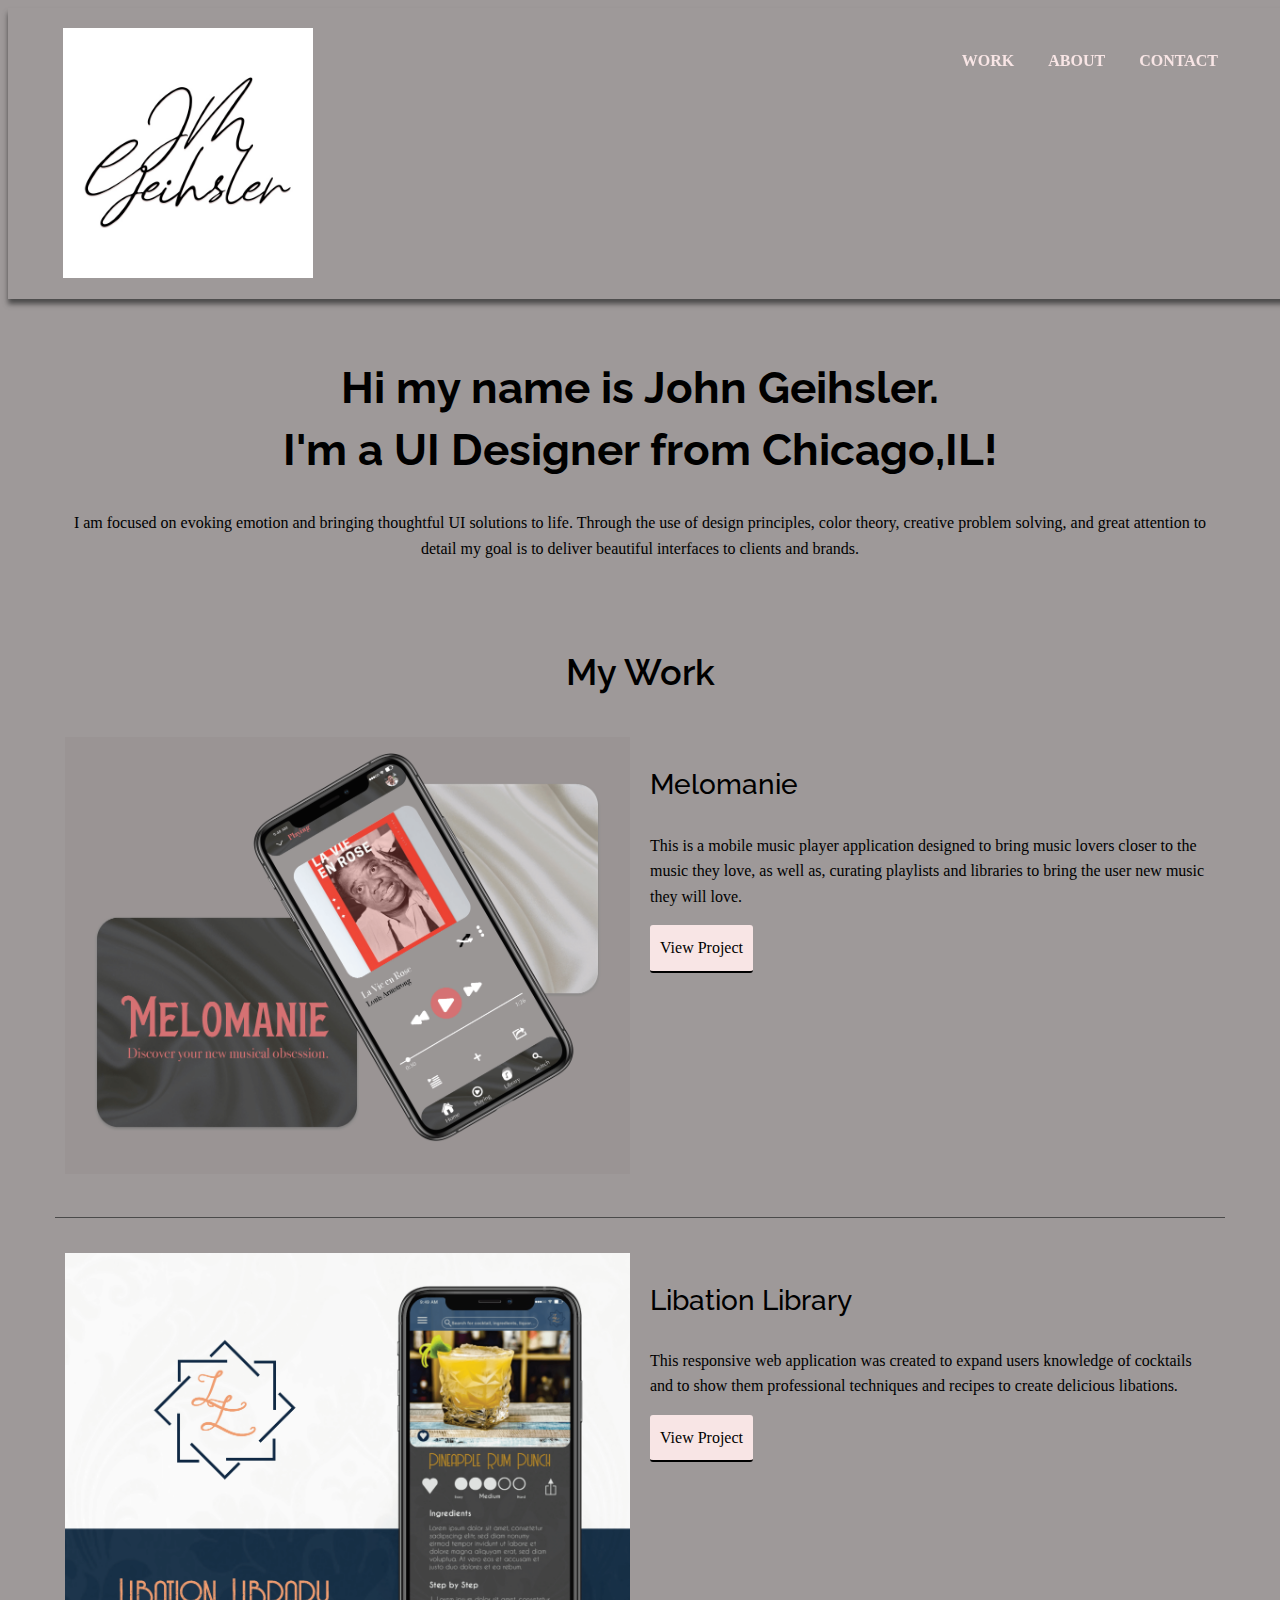
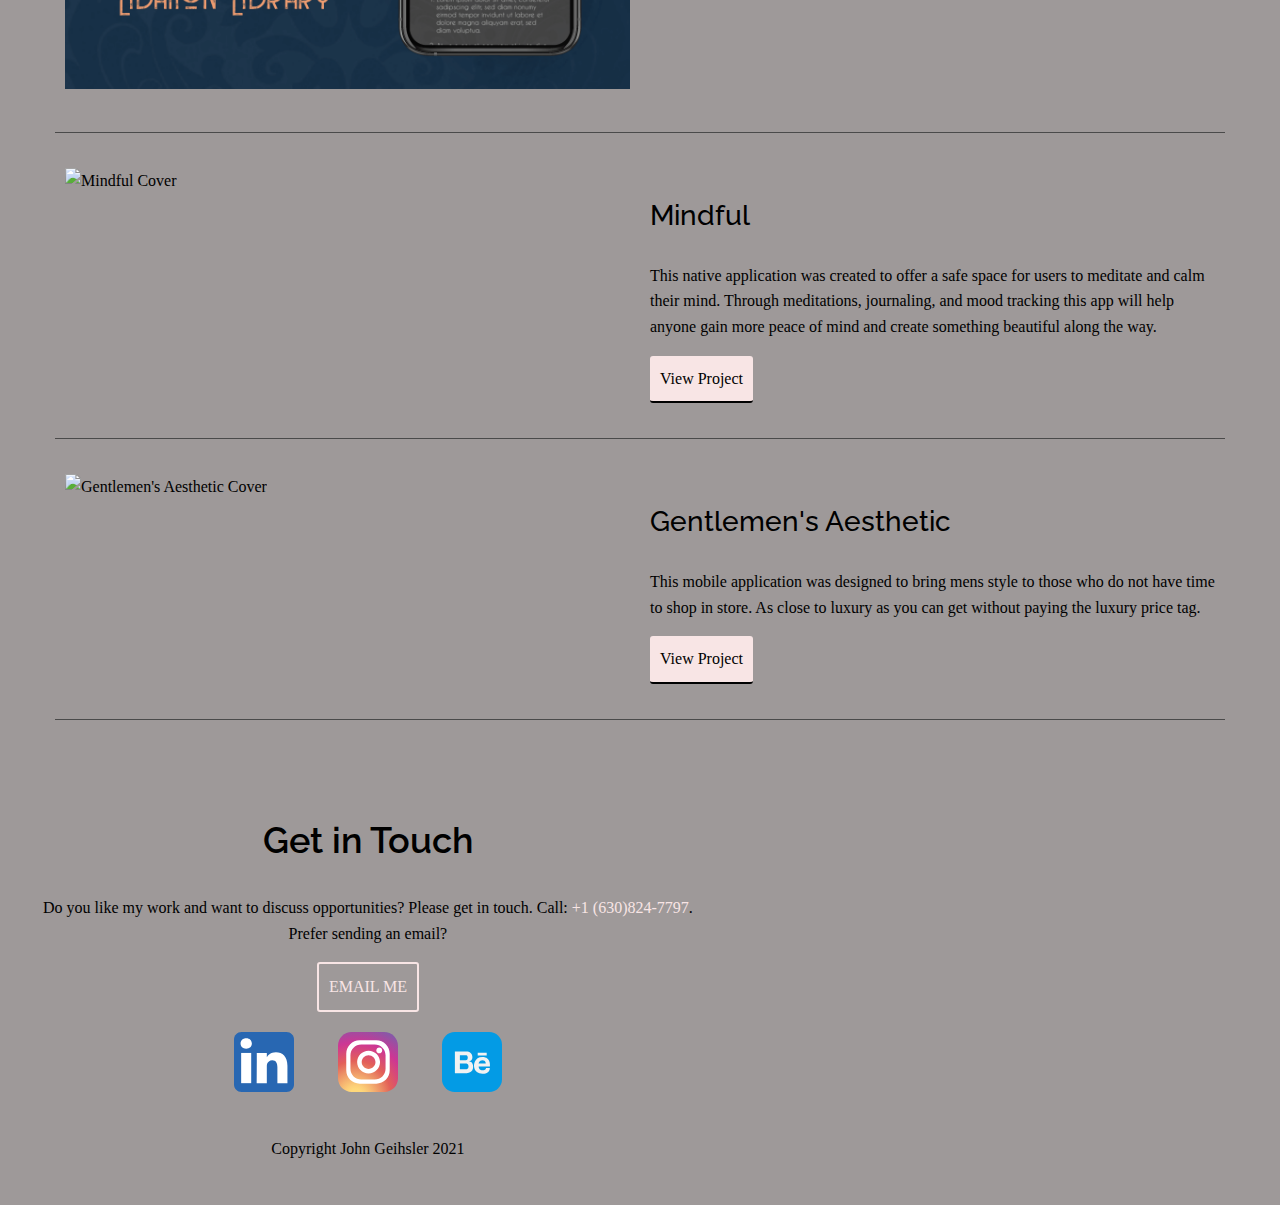
==== commit 96b820ac: "Logo Size Change and Syntax fixes" ====
--- a/index.html
+++ b/index.html
@@ -49,1016 +49,72 @@
     </div>
 
     <div id="work">
-      <div class="container">
-        <h2>My Work</h2>
-        <div class="row">
-          <div class="col-md-6 col-lg-7">
-            <svg xmlns="http://www.w3.org/2000/svg" class=".sun" viewBox="0 0 700 505" xmlns:xlink="http://www.w3.org/1999/xlink">
-              <defs>
-                <polygon id="a" points=".06 231.917 .06 .929 688.717 .929 688.717 231.917" />
-              </defs>
-              <g fill="none" fill-rule="evenodd">
-                <g transform="translate(0 241)" class="cloud-front">
-                  <path fill="#1A232C"
-                    d="M87.602,29 L87.602,28 C87.326,28.001 87.103,28.024 86.927,28.033 L86.979,29.031 L87.947,28.78 C85.741,20.282 78.041,14.002 68.852,14 C67.858,14 66.904,14.096 65.98,14.231 L66.125,15.22 L67.019,14.772 C62.626,6.015 53.567,0.001 43.102,0 C29.041,0.002 17.524,10.848 16.443,24.632 L17.44,24.71 L17.606,23.724 C16.803,23.589 15.969,23.5 15.102,23.5 C6.817,23.501 0.102,30.215 0.102,38.5 C0.102,46.785 6.817,53.499 15.102,53.5 L87.602,53.5 C94.644,53.499 100.351,47.792 100.352,40.75 C100.351,33.708 94.644,28.001 87.602,28 L87.602,30 C90.573,30 93.254,31.202 95.203,33.149 C97.15,35.097 98.351,37.778 98.352,40.75 C98.351,43.722 97.15,46.403 95.203,48.351 C93.254,50.298 90.573,51.5 87.602,51.5 L15.102,51.5 C11.509,51.5 8.265,50.046 5.909,47.692 C3.555,45.337 2.102,42.093 2.102,38.5 C2.102,34.907 3.555,31.663 5.909,29.308 C8.265,26.954 11.509,25.5 15.102,25.5 C15.831,25.5 16.553,25.575 17.273,25.697 C17.551,25.743 17.832,25.672 18.055,25.499 C18.277,25.325 18.414,25.07 18.436,24.789 C19.436,12.04 30.094,1.998 43.102,2 C52.786,1.999 61.163,7.564 65.231,15.669 C65.425,16.055 65.842,16.272 66.27,16.21 C67.132,16.084 67.988,16 68.852,16 C77.108,15.998 84.027,21.647 86.011,29.283 C86.13,29.741 86.557,30.054 87.031,30.03 C87.27,30.017 87.457,29.999 87.602,30 L87.602,29"
-                    transform="translate(38 36)" />
-                </g>
-                <path fill="#B5CE6F"
-                  d="M646.484,484.382 C646.484,489.501 644.531,494.62 640.627,498.525 C636.722,502.43 631.603,504.382 626.484,504.382 L60.873,504.382 C55.754,504.382 50.636,502.43 46.731,498.525 C42.826,494.62 40.873,489.501 40.873,484.382 L40.873,471.917 L646.484,471.917 L646.484,484.382" />
-                <polyline fill="#67C2E2" points="334.824 185.029 101.449 185.029 106.209 195.08 563.438 195.08 568.2 185.029 334.824 185.029" />
-                <path fill="#1A232C"
-                  d="M334.824,185.029 L334.824,184.029 L101.449,184.029 C101.104,184.029 100.788,184.203 100.604,184.494 C100.42,184.785 100.398,185.146 100.545,185.457 L105.306,195.508 C105.471,195.856 105.824,196.079 106.209,196.079 L563.438,196.079 C563.824,196.079 564.177,195.856 564.342,195.508 L569.104,185.457 C569.251,185.146 569.229,184.785 569.045,184.494 C568.861,184.203 568.544,184.029 568.2,184.029 L334.824,184.029 L334.824,186.029 L566.62,186.029 L562.806,194.08 L106.842,194.08 L103.029,186.029 L334.824,186.029 L334.824,185.029" />
-                <polygon fill="#296997" points="114.416 218.974 560.222 218.974 560.222 195.08 114.416 195.08" />
-                <path fill="#1A232C"
-                  d="M560.222,218.974 L560.222,217.974 L115.416,217.974 L115.416,196.079 L559.222,196.079 L559.222,218.974 L560.222,218.974 L560.222,217.974 L560.222,218.974 L561.222,218.974 L561.222,195.08 C561.222,194.816 561.115,194.559 560.929,194.372 C560.742,194.186 560.485,194.08 560.222,194.08 L114.416,194.08 C114.152,194.08 113.895,194.186 113.708,194.372 C113.522,194.559 113.416,194.816 113.416,195.08 L113.416,218.974 C113.416,219.237 113.522,219.495 113.708,219.681 C113.895,219.867 114.152,219.974 114.416,219.974 L560.222,219.974 C560.485,219.974 560.742,219.867 560.929,219.681 C561.115,219.495 561.222,219.237 561.222,218.974 L560.222,218.974" />
-                <polygon fill="#67C2E2" points="105.85 269.08 573.225 269.08 573.225 233.398 105.85 233.398" />
-                <path fill="#1A232C"
-                  d="M573.225,233.398 L573.225,232.398 L105.85,232.398 C105.587,232.398 105.329,232.505 105.143,232.691 C104.957,232.877 104.85,233.134 104.85,233.398 L104.85,269.08 C104.85,269.344 104.957,269.601 105.143,269.788 C105.329,269.974 105.587,270.08 105.85,270.08 L573.225,270.08 C573.488,270.08 573.745,269.974 573.932,269.788 C574.118,269.601 574.225,269.344 574.225,269.08 L574.225,233.398 C574.225,233.134 574.118,232.877 573.932,232.691 C573.745,232.505 573.488,232.398 573.225,232.398 L573.225,233.398 L572.225,233.398 L572.225,268.08 L106.85,268.08 L106.85,234.398 L573.225,234.398 L573.225,233.398 L572.225,233.398 L573.225,233.398" />
-                <polygon fill="#296997" points="116.751 256.508 562.557 256.508 562.557 241.243 116.751 241.243" />
-                <path fill="#1A232C"
-                  d="M562.557,256.508 L562.557,255.508 L117.75,255.508 L117.75,242.243 L561.557,242.243 L561.557,256.508 L562.557,256.508 L562.557,255.508 L562.557,256.508 L563.557,256.508 L563.557,241.243 C563.557,240.979 563.45,240.722 563.264,240.535 C563.078,240.349 562.82,240.243 562.557,240.243 L116.75,240.243 C116.487,240.243 116.23,240.349 116.043,240.535 C115.857,240.722 115.751,240.979 115.751,241.243 L115.751,256.508 C115.751,256.771 115.857,257.029 116.043,257.215 C116.23,257.401 116.487,257.508 116.751,257.508 L562.557,257.508 C562.82,257.508 563.077,257.401 563.264,257.215 C563.45,257.029 563.557,256.771 563.557,256.508 L562.557,256.508" />
-                <polygon fill="#67C2E2" points="158.07 218.974 518.563 218.974 518.563 211.858 158.07 211.858" />
-                <path fill="#1A232C"
-                  d="M518.563,211.858 L518.563,210.858 L158.07,210.858 C157.807,210.858 157.549,210.964 157.363,211.151 C157.177,211.337 157.07,211.594 157.07,211.858 L157.07,218.974 C157.07,219.237 157.177,219.495 157.363,219.681 C157.549,219.867 157.807,219.974 158.07,219.974 L518.563,219.974 C518.826,219.974 519.083,219.867 519.27,219.681 C519.456,219.495 519.562,219.237 519.562,218.974 L519.562,211.858 C519.562,211.594 519.456,211.337 519.27,211.151 C519.083,210.964 518.826,210.858 518.563,210.858 L518.563,211.858 L517.563,211.858 L517.563,217.974 L159.07,217.974 L159.07,212.858 L518.563,212.858 L518.563,211.858 L517.563,211.858 L518.563,211.858" />
-                <polygon fill="#FBFDFC" points="186.438 211.858 490.194 211.858 490.194 204.741 186.438 204.741" />
-                <path fill="#1A232C"
-                  d="M490.194,204.741 L490.194,203.741 L186.438,203.741 C186.175,203.741 185.917,203.848 185.731,204.034 C185.545,204.221 185.438,204.478 185.438,204.741 L185.438,211.858 C185.438,212.121 185.545,212.379 185.731,212.565 C185.917,212.751 186.175,212.858 186.438,212.858 L490.194,212.858 C490.458,212.858 490.715,212.751 490.902,212.565 C491.088,212.379 491.194,212.121 491.194,211.858 L491.194,204.741 C491.194,204.478 491.088,204.221 490.902,204.034 C490.715,203.848 490.458,203.741 490.194,203.741 L490.194,204.741 L489.194,204.741 L489.194,210.858 L187.438,210.858 L187.438,205.741 L490.194,205.741 L490.194,204.741 L489.194,204.741 L490.194,204.741" />
-                <polygon fill="#67C2E2" points="206.805 204.741 469.828 204.741 469.828 197.624 206.805 197.624" />
-                <path fill="#1A232C"
-                  d="M469.828,197.624 L469.828,196.624 L206.805,196.624 C206.541,196.624 206.284,196.731 206.098,196.917 C205.911,197.103 205.805,197.361 205.805,197.624 L205.805,204.741 C205.805,205.005 205.911,205.262 206.098,205.449 C206.284,205.635 206.541,205.741 206.805,205.741 L469.828,205.741 C470.091,205.741 470.349,205.635 470.535,205.449 C470.722,205.262 470.828,205.005 470.828,204.741 L470.828,197.624 C470.828,197.361 470.722,197.103 470.535,196.917 C470.349,196.731 470.091,196.624 469.828,196.624 L469.828,197.624 L468.828,197.624 L468.828,203.741 L207.805,203.741 L207.805,198.624 L469.828,198.624 L469.828,197.624 L468.828,197.624 L469.828,197.624" />
-                <polygon fill="#FBFDFC" points="229.521 197.624 447.111 197.624 447.111 190.509 229.521 190.509" />
-                <path fill="#1A232C"
-                  d="M447.111,190.509 L447.111,189.509 L229.521,189.509 C229.258,189.509 229,189.616 228.814,189.802 C228.628,189.988 228.521,190.246 228.521,190.509 L228.521,197.624 C228.521,197.888 228.628,198.145 228.814,198.332 C229,198.518 229.258,198.624 229.521,198.624 L447.111,198.624 C447.375,198.624 447.632,198.518 447.818,198.332 C448.005,198.145 448.111,197.888 448.111,197.624 L448.111,190.509 C448.111,190.246 448.005,189.988 447.818,189.802 C447.632,189.616 447.375,189.509 447.111,189.509 L447.111,190.509 L446.111,190.509 L446.111,196.624 L230.521,196.624 L230.521,191.509 L447.111,191.509 L447.111,190.509 L446.111,190.509 L447.111,190.509" />
-                <path fill="#67C2E2"
-                  d="M135.607,355.447 C135.163,337.766 134.264,313.326 133.648,297.387 C133.274,287.721 133.004,281.18 133.004,281.18 L108.722,281.18 C108.722,281.18 108.452,287.721 108.079,297.387 C107.462,313.326 106.563,337.766 106.119,355.447 C105.953,362.059 105.85,367.732 105.85,371.653 L105.85,371.654 C105.85,386.117 107.243,424.332 108.089,446.189 C108.457,455.706 108.722,462.126 108.722,462.126 L133.004,462.126 C133.004,462.126 133.269,455.706 133.637,446.189 C134.482,424.332 135.876,386.117 135.876,371.654 L135.876,371.653 C135.876,367.732 135.773,362.059 135.607,355.447" />
-                <path fill="#428DAE"
-                  d="M133.648 297.387L108.079 297.387C108.452 287.721 108.722 281.18 108.722 281.18L133.004 281.18C133.004 281.18 133.274 287.721 133.648 297.387M135.876 371.654L105.85 371.654 105.85 371.653C105.85 367.732 105.953 362.059 106.119 355.447L135.607 355.447C135.773 362.059 135.876 367.732 135.876 371.653L135.876 371.654M133.004 462.126L108.722 462.126C108.722 462.126 108.457 455.706 108.089 446.189L133.637 446.189C133.269 455.706 133.004 462.126 133.004 462.126" />
-                <path fill="#1A232C"
-                  d="M109.612,461.199 L132.114,461.199 C132.447,453.007 134.949,390.886 134.949,371.653 C134.949,352.42 132.447,290.299 132.114,282.108 L109.612,282.108 C109.279,290.299 106.778,352.42 106.778,371.653 C106.778,390.886 109.279,453.007 109.612,461.199 Z M133.895,463.054 L107.832,463.054 L107.794,462.164 C107.766,461.466 104.922,392.193 104.922,371.653 C104.922,351.114 107.766,281.839 107.794,281.142 L107.832,280.252 L133.895,280.252 L133.931,281.142 C133.96,281.839 136.804,351.114 136.804,371.653 C136.804,392.193 133.96,461.466 133.931,462.164 L133.895,463.054 L133.895,463.054 Z" />
-                <path fill="#1A232C"
-                  d="M111.638 281.18L111.638 462.126C111.638 462.679 112.086 463.126 112.638 463.126 113.19 463.126 113.638 462.679 113.638 462.126L113.638 281.18C113.638 280.628 113.19 280.18 112.638 280.18 112.086 280.18 111.638 280.628 111.638 281.18M119.863 281.18L119.863 462.126C119.863 462.679 120.311 463.126 120.863 463.126 121.416 463.126 121.863 462.679 121.863 462.126L121.863 281.18C121.863 280.628 121.416 280.18 120.863 280.18 120.311 280.18 119.863 280.628 119.863 281.18M128.088 281.18L128.088 462.126C128.088 462.679 128.536 463.126 129.088 463.126 129.64 463.126 130.088 462.679 130.088 462.126L130.088 281.18C130.088 280.628 129.64 280.18 129.088 280.18 128.536 280.18 128.088 280.628 128.088 281.18" />
-                <path fill="#296997"
-                  d="M136.79,277.265 C136.79,279.418 134.675,281.18 132.09,281.18 L109.636,281.18 C107.051,281.18 104.936,279.418 104.936,277.265 C104.936,275.111 107.051,273.349 109.636,273.349 L132.09,273.349 C134.675,273.349 136.79,275.111 136.79,277.265" />
-                <path fill="#1A232C"
-                  d="M136.79,277.265 L135.79,277.265 C135.789,278.005 135.433,278.704 134.769,279.262 C134.109,279.814 133.155,280.181 132.09,280.18 L109.636,280.18 C108.571,280.181 107.617,279.814 106.956,279.262 C106.293,278.704 105.936,278.005 105.936,277.265 C105.936,276.524 106.293,275.825 106.957,275.267 C107.617,274.715 108.571,274.348 109.636,274.349 L132.09,274.349 C133.155,274.348 134.109,274.716 134.769,275.267 C135.433,275.825 135.789,276.524 135.79,277.265 L137.79,277.265 C137.791,275.851 137.09,274.593 136.049,273.731 C135.006,272.863 133.61,272.35 132.09,272.349 L109.636,272.349 C108.116,272.35 106.72,272.863 105.676,273.731 C104.636,274.593 103.935,275.851 103.936,277.265 C103.935,278.678 104.636,279.937 105.677,280.798 C106.72,281.666 108.116,282.179 109.636,282.18 L132.09,282.18 C133.61,282.179 135.006,281.666 136.049,280.798 C137.09,279.937 137.791,278.678 137.79,277.265 L136.79,277.265" />
-                <path fill="#296997"
-                  d="M140.775,467.217 C140.775,469.803 138.661,471.917 136.076,471.917 L105.65,471.917 C103.065,471.917 100.951,469.803 100.951,467.217 L100.951,466.825 C100.951,464.241 103.065,462.126 105.65,462.126 L136.076,462.126 C138.661,462.126 140.775,464.241 140.775,466.825 L140.775,467.217" />
-                <path fill="#1A232C"
-                  d="M140.775,467.217 L139.775,467.217 C139.775,468.235 139.361,469.155 138.688,469.83 C138.013,470.503 137.093,470.917 136.076,470.917 L105.65,470.917 C104.633,470.917 103.713,470.504 103.038,469.83 C102.365,469.155 101.951,468.235 101.951,467.217 L101.951,466.825 C101.951,465.808 102.365,464.889 103.038,464.214 C103.713,463.54 104.633,463.127 105.65,463.126 L136.076,463.126 C137.093,463.127 138.013,463.54 138.688,464.214 C139.362,464.889 139.775,465.808 139.775,466.825 L139.775,467.217 L141.775,467.217 L141.775,466.825 C141.772,463.684 139.217,461.13 136.076,461.126 L105.65,461.126 C102.509,461.13 99.955,463.684 99.951,466.825 L99.951,467.217 C99.954,470.36 102.509,472.914 105.65,472.917 L136.076,472.917 C139.217,472.914 141.772,470.36 141.775,467.217 L140.775,467.217" />
-                <path fill="#296997"
-                  d="M136.79,458.208 C136.79,460.363 134.675,462.126 132.09,462.126 L109.636,462.126 C107.051,462.126 104.936,460.363 104.936,458.208 C104.936,456.057 107.051,454.292 109.636,454.292 L132.09,454.292 C134.675,454.292 136.79,456.057 136.79,458.208" />
-                <path fill="#1A232C"
-                  d="M136.79,458.208 L135.79,458.208 C135.789,458.949 135.432,459.649 134.769,460.207 C134.108,460.76 133.154,461.128 132.09,461.126 L109.636,461.126 C108.572,461.128 107.617,460.76 106.957,460.207 C106.293,459.649 105.936,458.949 105.936,458.208 C105.936,457.47 106.293,456.77 106.957,456.212 C107.617,455.659 108.572,455.291 109.636,455.292 L132.09,455.292 C133.154,455.291 134.108,455.659 134.769,456.212 C135.433,456.77 135.789,457.47 135.79,458.208 L137.79,458.208 C137.791,456.796 137.09,455.538 136.05,454.675 C135.006,453.808 133.61,453.294 132.09,453.292 L109.636,453.292 C108.115,453.294 106.719,453.808 105.676,454.675 C104.636,455.538 103.935,456.796 103.936,458.208 C103.935,459.622 104.636,460.881 105.676,461.743 C106.72,462.611 108.116,463.125 109.636,463.126 L132.09,463.126 C133.61,463.125 135.006,462.611 136.05,461.743 C137.09,460.881 137.791,459.622 137.79,458.208 L136.79,458.208" />
-                <path fill="#67C2E2"
-                  d="M572.471,355.447 C572.025,337.766 571.126,313.326 570.51,297.387 C570.137,287.721 569.867,281.18 569.867,281.18 L545.585,281.18 C545.585,281.18 545.315,287.721 544.942,297.387 C544.326,313.326 543.427,337.766 542.981,355.447 C542.815,362.059 542.713,367.732 542.713,371.653 L542.713,371.654 C542.713,386.117 544.107,424.332 544.952,446.189 C545.32,455.706 545.585,462.126 545.585,462.126 L569.867,462.126 C569.867,462.126 570.132,455.706 570.499,446.189 C571.346,424.332 572.739,386.117 572.739,371.654 L572.739,371.653 C572.739,367.732 572.637,362.059 572.471,355.447" />
-                <path fill="#428DAE"
-                  d="M569.582 297.387L566.951 297.387 566.951 282.108 568.977 282.108C569.063 284.206 569.29 289.841 569.582 297.387M564.951 297.387L545.871 297.387C546.162 289.841 546.39 284.206 546.476 282.108L564.951 282.108 564.951 297.387M571.8 369.187L566.951 369.187 566.951 356.265 571.562 356.265C571.685 361.272 571.771 365.701 571.8 369.187M564.951 369.187L543.653 369.187C543.684 365.512 543.777 360.79 543.912 355.447L553.551 355.447 553.551 356.265 564.951 356.265 564.951 369.187" />
-                <path fill="#1A232C"
-                  d="M546.476,461.199 L568.977,461.199 C569.31,453.007 571.812,390.886 571.812,371.653 C571.812,352.42 569.31,290.299 568.977,282.108 L546.476,282.108 C546.142,290.299 543.642,352.42 543.642,371.653 C543.642,390.886 546.142,453.007 546.476,461.199 M570.758,463.054 L544.694,463.054 L544.658,462.164 C544.629,461.466 541.785,392.193 541.785,371.653 C541.785,351.114 544.629,281.839 544.658,281.142 L544.694,280.252 L570.758,280.252 L570.795,281.142 C570.823,281.839 573.667,351.114 573.667,371.653 C573.667,392.193 570.823,461.466 570.795,462.164 L570.758,463.054" />
-                <path fill="#1A232C"
-                  d="M548.501 281.18L548.501 462.126C548.501 462.679 548.949 463.126 549.501 463.126 550.053 463.126 550.501 462.679 550.501 462.126L550.501 281.18C550.501 280.628 550.053 280.18 549.501 280.18 548.949 280.18 548.501 280.628 548.501 281.18M556.727 281.18L556.727 462.126C556.727 462.679 557.174 463.126 557.727 463.126 558.279 463.126 558.727 462.679 558.727 462.126L558.727 281.18C558.727 280.628 558.279 280.18 557.727 280.18 557.174 280.18 556.727 280.628 556.727 281.18M564.951 281.18L564.951 462.126C564.951 462.679 565.399 463.126 565.951 463.126 566.503 463.126 566.951 462.679 566.951 462.126L566.951 281.18C566.951 280.628 566.503 280.18 565.951 280.18 565.399 280.18 564.951 280.628 564.951 281.18" />
-                <path fill="#296997"
-                  d="M573.653,277.265 C573.653,279.418 571.537,281.18 568.953,281.18 L546.499,281.18 C543.915,281.18 541.799,279.418 541.799,277.265 C541.799,275.111 543.915,273.349 546.499,273.349 L568.953,273.349 C571.537,273.349 573.653,275.111 573.653,277.265" />
-                <path fill="#1A232C"
-                  d="M573.653,277.265 L572.653,277.265 C572.653,278.005 572.296,278.704 571.632,279.262 C570.972,279.814 570.017,280.181 568.953,280.18 L546.499,280.18 C545.435,280.181 544.48,279.814 543.82,279.262 C543.156,278.704 542.8,278.005 542.799,277.265 C542.8,276.525 543.156,275.825 543.82,275.267 C544.481,274.715 545.435,274.348 546.499,274.349 L568.953,274.349 C570.017,274.348 570.972,274.715 571.632,275.267 C572.296,275.825 572.653,276.525 572.653,277.265 L574.653,277.265 C574.654,275.851 573.953,274.593 572.912,273.731 C571.869,272.863 570.473,272.35 568.953,272.349 L546.499,272.349 C544.979,272.35 543.583,272.863 542.54,273.731 C541.499,274.593 540.798,275.851 540.799,277.265 C540.798,278.679 541.499,279.937 542.54,280.798 C543.583,281.666 544.979,282.179 546.499,282.18 L568.953,282.18 C570.473,282.179 571.869,281.666 572.912,280.798 C573.953,279.937 574.654,278.679 574.653,277.265 L573.653,277.265" />
-                <path fill="#296997"
-                  d="M577.639,467.217 C577.639,469.803 575.524,471.917 572.938,471.917 L542.514,471.917 C539.929,471.917 537.813,469.803 537.813,467.217 L537.813,466.825 C537.813,464.241 539.929,462.126 542.514,462.126 L572.938,462.126 C575.524,462.126 577.639,464.241 577.639,466.825 L577.639,467.217" />
-                <path fill="#1A232C"
-                  d="M577.639,467.217 L576.639,467.217 C576.638,468.235 576.225,469.155 575.551,469.83 C574.876,470.503 573.956,470.917 572.938,470.917 L542.514,470.917 C541.497,470.917 540.576,470.503 539.901,469.83 C539.227,469.155 538.814,468.234 538.813,467.217 L538.813,466.825 C538.814,465.808 539.227,464.889 539.901,464.214 C540.576,463.54 541.497,463.127 542.514,463.126 L572.938,463.126 C573.956,463.127 574.876,463.54 575.551,464.214 C576.225,464.888 576.638,465.808 576.639,466.825 L576.639,467.217 L578.639,467.217 L578.639,466.825 C578.635,463.684 576.081,461.13 572.938,461.126 L542.514,461.126 C539.372,461.13 536.817,463.684 536.813,466.825 L536.813,467.217 C536.817,470.36 539.372,472.914 542.514,472.917 L572.938,472.917 C576.081,472.914 578.635,470.359 578.639,467.217 L577.639,467.217" />
-                <path fill="#296997"
-                  d="M573.653,458.208 C573.653,460.363 571.537,462.126 568.953,462.126 L546.499,462.126 C543.915,462.126 541.799,460.363 541.799,458.208 C541.799,456.057 543.915,454.292 546.499,454.292 L568.953,454.292 C571.537,454.292 573.653,456.057 573.653,458.208" />
-                <path fill="#1A232C"
-                  d="M573.653,458.208 L572.653,458.208 C572.653,458.949 572.296,459.649 571.632,460.207 C570.971,460.76 570.017,461.128 568.953,461.126 L546.499,461.126 C545.435,461.128 544.481,460.76 543.82,460.207 C543.157,459.649 542.799,458.949 542.799,458.208 C542.799,457.47 543.156,456.77 543.82,456.212 C544.481,455.659 545.435,455.291 546.499,455.292 L568.953,455.292 C570.017,455.291 570.971,455.659 571.632,456.212 C572.296,456.77 572.653,457.47 572.653,458.208 L574.653,458.208 C574.654,456.796 573.953,455.538 572.912,454.675 C571.869,453.808 570.473,453.294 568.953,453.292 L546.499,453.292 C544.979,453.294 543.583,453.808 542.54,454.675 C541.499,455.538 540.798,456.796 540.799,458.208 C540.798,459.622 541.499,460.881 542.54,461.743 C543.583,462.611 544.979,463.125 546.499,463.126 L568.953,463.126 C570.473,463.125 571.869,462.611 572.912,461.743 C573.953,460.881 574.654,459.622 574.653,458.208 L573.653,458.208" />
-                <path fill="#67C2E2"
-                  d="M485.098,355.447 C484.654,337.766 483.753,313.326 483.137,297.387 C482.764,287.721 482.494,281.18 482.494,281.18 L458.213,281.18 C458.213,281.18 457.942,287.721 457.569,297.387 C456.953,313.326 456.055,337.766 455.608,355.447 C455.443,362.059 455.34,367.732 455.34,371.653 L455.34,371.654 C455.34,386.117 456.733,424.332 457.58,446.189 C457.948,455.706 458.213,462.126 458.213,462.126 L482.494,462.126 C482.494,462.126 482.759,455.706 483.126,446.189 C483.973,424.332 485.366,386.117 485.366,371.654 L485.366,371.653 C485.366,367.732 485.265,362.059 485.098,355.447" />
-                <path fill="#428DAE"
-                  d="M483.137 297.387L457.569 297.387C457.942 287.721 458.213 281.18 458.213 281.18L482.494 281.18C482.494 281.18 482.764 287.721 483.137 297.387M485.355 369.187L455.351 369.187C455.382 365.502 455.475 360.78 455.608 355.447L485.098 355.447C485.232 360.78 485.325 365.502 485.355 369.187" />
-                <path fill="#1A232C"
-                  d="M459.103,461.199 L481.605,461.199 C481.938,453.007 484.439,390.886 484.439,371.653 C484.439,352.42 481.938,290.299 481.605,282.108 L459.103,282.108 C458.769,290.299 456.268,352.42 456.268,371.653 C456.268,390.886 458.769,453.007 459.103,461.199 Z M483.386,463.054 L457.321,463.054 L457.285,462.164 C457.256,461.466 454.412,392.193 454.412,371.653 C454.412,351.114 457.256,281.839 457.285,281.142 L457.321,280.252 L483.386,280.252 L483.422,281.142 C483.45,281.839 486.294,351.114 486.294,371.653 C486.294,392.193 483.45,461.466 483.422,462.164 L483.386,463.054 L483.386,463.054 Z" />
-                <path fill="#1A232C"
-                  d="M461.128 281.18L461.128 462.126C461.128 462.679 461.576 463.126 462.128 463.126 462.68 463.126 463.128 462.679 463.128 462.126L463.128 281.18C463.128 280.628 462.68 280.18 462.128 280.18 461.576 280.18 461.128 280.628 461.128 281.18M469.354 281.18L469.354 462.126C469.354 462.679 469.801 463.126 470.354 463.126 470.906 463.126 471.354 462.679 471.354 462.126L471.354 281.18C471.354 280.628 470.906 280.18 470.354 280.18 469.801 280.18 469.354 280.628 469.354 281.18M477.578 281.18L477.578 462.126C477.578 462.679 478.026 463.126 478.578 463.126 479.13 463.126 479.578 462.679 479.578 462.126L479.578 281.18C479.578 280.628 479.13 280.18 478.578 280.18 478.026 280.18 477.578 280.628 477.578 281.18" />
-                <path fill="#296997"
-                  d="M486.281,277.265 C486.281,279.418 484.164,281.18 481.58,281.18 L459.126,281.18 C456.542,281.18 454.426,279.418 454.426,277.265 C454.426,275.111 456.542,273.349 459.126,273.349 L481.58,273.349 C484.164,273.349 486.281,275.111 486.281,277.265" />
-                <path fill="#1A232C"
-                  d="M486.281,277.265 L485.281,277.265 C485.281,278.005 484.924,278.704 484.26,279.262 C483.599,279.814 482.644,280.181 481.58,280.18 L459.126,280.18 C458.062,280.181 457.107,279.814 456.447,279.262 C455.783,278.704 455.427,278.005 455.426,277.265 C455.427,276.525 455.783,275.825 456.447,275.267 C457.108,274.715 458.062,274.348 459.126,274.349 L481.58,274.349 C482.644,274.348 483.599,274.716 484.26,275.268 C484.924,275.825 485.281,276.525 485.281,277.265 L487.281,277.265 C487.282,275.851 486.58,274.593 485.54,273.731 C484.496,272.863 483.1,272.35 481.58,272.349 L459.126,272.349 C457.606,272.35 456.21,272.863 455.167,273.731 C454.126,274.593 453.425,275.851 453.426,277.265 C453.425,278.679 454.126,279.937 455.167,280.798 C456.21,281.666 457.606,282.179 459.126,282.18 L481.58,282.18 C483.1,282.179 484.496,281.666 485.54,280.799 C486.58,279.937 487.282,278.679 487.281,277.265 L486.281,277.265" />
-                <path fill="#296997"
-                  d="M490.266,467.217 C490.266,469.803 488.151,471.917 485.565,471.917 L455.141,471.917 C452.556,471.917 450.44,469.803 450.44,467.217 L450.44,466.825 C450.44,464.241 452.556,462.126 455.141,462.126 L485.565,462.126 C488.151,462.126 490.266,464.241 490.266,466.825 L490.266,467.217" />
-                <path fill="#1A232C"
-                  d="M490.266,467.217 L489.266,467.217 C489.265,468.235 488.852,469.155 488.178,469.83 C487.503,470.503 486.583,470.917 485.565,470.917 L455.141,470.917 C454.124,470.917 453.203,470.503 452.528,469.83 C451.854,469.155 451.441,468.234 451.44,467.217 L451.44,466.825 C451.441,465.808 451.854,464.889 452.528,464.214 C453.203,463.54 454.124,463.127 455.141,463.126 L485.565,463.126 C486.583,463.127 487.503,463.54 488.178,464.214 C488.852,464.888 489.265,465.808 489.266,466.825 L489.266,467.217 L491.266,467.217 L491.266,466.825 C491.262,463.684 488.708,461.13 485.565,461.126 L455.141,461.126 C451.999,461.13 449.444,463.684 449.44,466.825 L449.44,467.217 C449.444,470.36 451.999,472.914 455.141,472.917 L485.565,472.917 C488.708,472.914 491.262,470.359 491.266,467.217 L490.266,467.217" />
-                <path fill="#296997"
-                  d="M486.281,458.208 C486.281,460.363 484.164,462.126 481.58,462.126 L459.126,462.126 C456.542,462.126 454.426,460.363 454.426,458.208 C454.426,456.057 456.542,454.292 459.126,454.292 L481.58,454.292 C484.164,454.292 486.281,456.057 486.281,458.208" />
-                <path fill="#1A232C"
-                  d="M486.281,458.208 L485.281,458.208 C485.281,458.949 484.923,459.649 484.26,460.207 C483.599,460.76 482.644,461.128 481.58,461.126 L459.126,461.126 C458.062,461.128 457.108,460.76 456.447,460.207 C455.784,459.649 455.427,458.949 455.426,458.208 C455.426,457.47 455.783,456.77 456.447,456.212 C457.108,455.659 458.062,455.291 459.126,455.292 L481.58,455.292 C482.644,455.291 483.598,455.659 484.26,456.212 C484.924,456.77 485.281,457.47 485.281,458.208 L487.281,458.208 C487.282,456.795 486.58,455.538 485.54,454.675 C484.496,453.808 483.1,453.294 481.58,453.292 L459.126,453.292 C457.606,453.294 456.21,453.808 455.167,454.675 C454.126,455.538 453.425,456.796 453.426,458.208 C453.425,459.622 454.126,460.881 455.167,461.743 C456.21,462.611 457.606,463.125 459.126,463.126 L481.58,463.126 C483.1,463.125 484.496,462.611 485.54,461.743 C486.581,460.881 487.282,459.622 487.281,458.208 L486.281,458.208" />
-                <path fill="#67C2E2"
-                  d="M397.726,354.466 C397.28,336.787 396.381,312.346 395.765,296.407 C395.392,286.742 395.122,280.2 395.122,280.2 L370.84,280.2 C370.84,280.2 370.57,286.742 370.197,296.407 C369.581,312.346 368.682,336.787 368.236,354.466 C368.07,361.078 367.968,366.751 367.968,370.672 L367.968,370.673 C367.968,385.136 369.361,423.352 370.207,445.208 C370.575,454.726 370.84,461.146 370.84,461.146 L395.122,461.146 C395.122,461.146 395.386,454.726 395.754,445.208 C396.601,423.352 397.994,385.136 397.994,370.673 L397.994,370.672 C397.994,366.751 397.892,361.078 397.726,354.466" />
-                <path fill="#428DAE"
-                  d="M394.837 296.407L392.206 296.407 392.206 281.127 394.233 281.127C394.318 283.225 394.545 288.861 394.837 296.407L394.837 296.407zM383.981 296.407L390.206 296.407 390.206 281.127 383.981 281.127 383.981 296.407zM375.756 296.407L381.98 296.407 381.98 281.127 375.756 281.127 375.756 296.407zM373.756 296.407L371.126 296.407C371.417 288.861 371.645 283.225 371.73 281.127L373.756 281.127 373.756 296.407 373.756 296.407zM397.062 369.187L392.206 369.187 392.206 354.466 396.796 354.466C396.943 360.298 397.041 365.389 397.062 369.187L397.062 369.187zM383.981 369.187L390.206 369.187 390.206 354.466 383.981 354.466 383.981 369.187zM375.756 369.187L381.98 369.187 381.98 354.466 375.756 354.466 375.756 369.187zM373.756 369.187L368.9 369.187C368.921 365.389 369.019 360.298 369.166 354.466L373.756 354.466 373.756 369.187 373.756 369.187z" />
-                <path fill="#1A232C"
-                  d="M371.73,460.218 L394.233,460.218 C394.565,452.027 397.066,389.906 397.066,370.672 C397.066,351.44 394.565,289.319 394.233,281.127 L371.73,281.127 C371.397,289.319 368.895,351.44 368.895,370.672 C368.895,389.906 371.397,452.027 371.73,460.218 M396.013,462.074 L369.949,462.074 L369.912,461.184 C369.884,460.486 367.04,391.212 367.04,370.672 C367.04,350.133 369.884,280.859 369.912,280.162 L369.949,279.272 L396.013,279.272 L396.05,280.162 C396.078,280.859 398.922,350.133 398.922,370.672 C398.922,391.212 396.078,460.486 396.05,461.184 L396.013,462.074" />
-                <path fill="#1A232C"
-                  d="M373.756 280.2L373.756 461.146C373.756 461.698 374.203 462.146 374.756 462.146 375.308 462.146 375.756 461.698 375.756 461.146L375.756 280.2C375.756 279.647 375.308 279.2 374.756 279.2 374.203 279.2 373.756 279.647 373.756 280.2M381.98 280.2L381.98 461.146C381.98 461.698 382.428 462.146 382.98 462.146 383.533 462.146 383.981 461.698 383.981 461.146L383.981 280.2C383.981 279.647 383.533 279.2 382.98 279.2 382.428 279.2 381.98 279.647 381.98 280.2M390.206 280.2L390.206 461.146C390.206 461.698 390.654 462.146 391.206 462.146 391.758 462.146 392.206 461.698 392.206 461.146L392.206 280.2C392.206 279.647 391.758 279.2 391.206 279.2 390.654 279.2 390.206 279.647 390.206 280.2" />
-                <path fill="#296997"
-                  d="M398.908,276.285 C398.908,278.439 396.792,280.2 394.208,280.2 L371.754,280.2 C369.17,280.2 367.053,278.439 367.053,276.285 C367.053,274.13 369.17,272.369 371.754,272.369 L394.208,272.369 C396.792,272.369 398.908,274.13 398.908,276.285" />
-                <path fill="#1A232C"
-                  d="M398.908,276.285 L397.908,276.285 C397.907,277.025 397.551,277.724 396.887,278.281 C396.227,278.833 395.272,279.201 394.208,279.2 L371.754,279.2 C370.69,279.201 369.735,278.833 369.074,278.281 C368.41,277.724 368.053,277.025 368.053,276.285 C368.053,275.544 368.41,274.845 369.074,274.287 C369.735,273.735 370.69,273.367 371.754,273.369 L394.208,273.369 C395.272,273.367 396.227,273.735 396.887,274.287 C397.551,274.844 397.907,275.544 397.908,276.285 L399.908,276.285 C399.909,274.871 399.208,273.612 398.167,272.75 C397.124,271.883 395.728,271.37 394.208,271.369 L371.754,271.369 C370.234,271.37 368.838,271.883 367.794,272.75 C366.754,273.612 366.052,274.871 366.053,276.285 C366.052,277.699 366.754,278.957 367.795,279.818 C368.838,280.686 370.234,281.198 371.754,281.2 L394.208,281.2 C395.728,281.198 397.123,280.686 398.167,279.818 C399.208,278.957 399.909,277.698 399.908,276.285 L398.908,276.285" />
-                <path fill="#296997"
-                  d="M402.894,466.237 C402.894,468.823 400.779,470.937 398.193,470.937 L367.768,470.937 C365.183,470.937 363.068,468.823 363.068,466.237 L363.068,465.844 C363.068,463.26 365.183,461.146 367.768,461.146 L398.193,461.146 C400.779,461.146 402.894,463.26 402.894,465.844 L402.894,466.237" />
-                <path fill="#1A232C"
-                  d="M402.894,466.237 L401.894,466.237 C401.893,467.254 401.48,468.174 400.806,468.849 C400.131,469.523 399.211,469.937 398.193,469.937 L367.768,469.937 C366.751,469.937 365.831,469.523 365.156,468.849 C364.482,468.174 364.069,467.254 364.068,466.237 L364.068,465.844 C364.069,464.828 364.482,463.908 365.156,463.233 C365.831,462.56 366.751,462.146 367.768,462.146 L398.193,462.146 C399.211,462.146 400.131,462.56 400.806,463.233 C401.48,463.908 401.893,464.828 401.894,465.844 L401.894,466.237 L403.894,466.237 L403.894,465.844 C403.89,462.703 401.336,460.15 398.193,460.146 L367.768,460.146 C364.626,460.15 362.072,462.703 362.068,465.844 L362.068,466.237 C362.072,469.379 364.626,471.933 367.768,471.937 L398.193,471.937 C401.336,471.933 403.89,469.379 403.894,466.237 L402.894,466.237" />
-                <path fill="#296997"
-                  d="M398.908,457.228 C398.908,459.382 396.792,461.146 394.208,461.146 L371.754,461.146 C369.17,461.146 367.053,459.382 367.053,457.228 C367.053,455.077 369.17,453.312 371.754,453.312 L394.208,453.312 C396.792,453.312 398.908,455.077 398.908,457.228" />
-                <path fill="#1A232C"
-                  d="M398.908,457.228 L397.908,457.228 C397.908,457.968 397.55,458.669 396.887,459.226 C396.226,459.779 395.272,460.147 394.208,460.146 L371.754,460.146 C370.69,460.147 369.736,459.779 369.074,459.226 C368.411,458.668 368.053,457.968 368.053,457.228 C368.053,456.489 368.41,455.789 369.074,455.231 C369.736,454.679 370.69,454.311 371.754,454.312 L394.208,454.312 C395.272,454.311 396.226,454.679 396.887,455.231 C397.551,455.789 397.908,456.489 397.908,457.228 L399.908,457.228 C399.909,455.815 399.208,454.557 398.167,453.695 C397.124,452.827 395.728,452.313 394.208,452.312 L371.754,452.312 C370.234,452.313 368.838,452.827 367.794,453.695 C366.754,454.557 366.052,455.815 366.053,457.228 C366.052,458.642 366.753,459.901 367.794,460.763 C368.838,461.631 370.234,462.145 371.754,462.146 L394.208,462.146 C395.728,462.145 397.124,461.631 398.167,460.763 C399.208,459.9 399.909,458.642 399.908,457.228 L398.908,457.228" />
-                <path fill="#67C2E2"
-                  d="M310.353,354.466 C309.908,336.787 309.009,312.346 308.393,296.407 C308.019,286.742 307.75,280.2 307.75,280.2 L283.467,280.2 C283.467,280.2 283.198,286.742 282.824,296.407 C282.208,312.346 281.309,336.787 280.864,354.466 C280.698,361.078 280.596,366.751 280.596,370.672 L280.596,370.673 C280.596,385.136 281.989,423.352 282.834,445.208 C283.202,454.726 283.467,461.146 283.467,461.146 L307.75,461.146 C307.75,461.146 308.014,454.726 308.382,445.208 C309.228,423.352 310.622,385.136 310.622,370.673 L310.622,370.672 C310.622,366.751 310.518,361.078 310.353,354.466" />
-                <path fill="#428DAE"
-                  d="M308.393 296.407L282.824 296.407C283.198 286.742 283.467 280.2 283.467 280.2L307.75 280.2C307.75 280.2 308.019 286.742 308.393 296.407M310.617 369.187L280.6 369.187C280.621 365.377 280.718 360.285 280.864 354.466L310.353 354.466C310.498 360.285 310.596 365.377 310.617 369.187" />
-                <path fill="#1A232C"
-                  d="M284.357,460.218 L306.86,460.218 C307.193,452.027 309.694,389.906 309.694,370.672 C309.694,351.44 307.193,289.319 306.86,281.127 L284.357,281.127 C284.024,289.319 281.523,351.44 281.523,370.672 C281.523,389.906 284.024,452.027 284.357,460.218 Z M308.639,462.074 L282.576,462.074 L282.54,461.184 C282.511,460.486 279.668,391.212 279.668,370.672 C279.668,350.133 282.511,280.859 282.54,280.162 L282.576,279.272 L308.639,279.272 L308.677,280.162 C308.706,280.859 311.549,350.133 311.549,370.672 C311.549,391.212 308.706,460.486 308.677,461.184 L308.639,462.074 L308.639,462.074 Z" />
-                <path fill="#1A232C"
-                  d="M286.383 280.2L286.383 461.146C286.383 461.698 286.831 462.146 287.383 462.146 287.936 462.146 288.383 461.698 288.383 461.146L288.383 280.2C288.383 279.647 287.936 279.2 287.383 279.2 286.831 279.2 286.383 279.647 286.383 280.2M294.608 280.2L294.608 461.146C294.608 461.698 295.056 462.146 295.608 462.146 296.161 462.146 296.608 461.698 296.608 461.146L296.608 280.2C296.608 279.647 296.161 279.2 295.608 279.2 295.056 279.2 294.608 279.647 294.608 280.2M302.834 280.2L302.834 461.146C302.834 461.698 303.281 462.146 303.834 462.146 304.386 462.146 304.834 461.698 304.834 461.146L304.834 280.2C304.834 279.647 304.386 279.2 303.834 279.2 303.281 279.2 302.834 279.647 302.834 280.2" />
-                <path fill="#296997"
-                  d="M311.535,276.285 C311.535,278.439 309.42,280.2 306.836,280.2 L284.381,280.2 C281.797,280.2 279.681,278.439 279.681,276.285 C279.681,274.13 281.797,272.369 284.381,272.369 L306.836,272.369 C309.42,272.369 311.535,274.13 311.535,276.285" />
-                <path fill="#1A232C"
-                  d="M311.535,276.285 L310.535,276.285 C310.534,277.025 310.177,277.724 309.514,278.282 C308.854,278.833 307.901,279.201 306.836,279.2 L284.381,279.2 C283.316,279.201 282.362,278.833 281.702,278.281 C281.038,277.724 280.681,277.025 280.681,276.285 C280.681,275.544 281.038,274.844 281.702,274.287 C282.362,273.735 283.317,273.367 284.381,273.369 L306.836,273.369 C307.9,273.367 308.854,273.735 309.514,274.287 C310.177,274.844 310.534,275.544 310.535,276.285 L312.535,276.285 C312.535,274.871 311.835,273.613 310.795,272.75 C309.751,271.883 308.356,271.37 306.836,271.369 L284.381,271.369 C282.861,271.37 281.465,271.883 280.422,272.75 C279.381,273.612 278.68,274.871 278.681,276.285 C278.68,277.698 279.381,278.957 280.422,279.818 C281.465,280.686 282.861,281.198 284.381,281.2 L306.836,281.2 C308.356,281.198 309.751,280.685 310.794,279.818 C311.835,278.956 312.535,277.698 312.535,276.285 L311.535,276.285" />
-                <path fill="#296997"
-                  d="M315.522,466.237 C315.522,468.823 313.407,470.937 310.821,470.937 L280.396,470.937 C277.811,470.937 275.696,468.823 275.696,466.237 L275.696,465.844 C275.696,463.26 277.811,461.146 280.396,461.146 L310.821,461.146 C313.407,461.146 315.522,463.26 315.522,465.844 L315.522,466.237" />
-                <path fill="#1A232C"
-                  d="M315.522,466.237 L314.522,466.237 C314.521,467.254 314.108,468.174 313.434,468.849 C312.759,469.523 311.838,469.937 310.821,469.937 L280.396,469.937 C279.379,469.937 278.458,469.523 277.783,468.849 C277.11,468.174 276.696,467.254 276.696,466.237 L276.696,465.844 C276.696,464.828 277.11,463.908 277.783,463.233 C278.458,462.56 279.379,462.146 280.396,462.146 L310.821,462.146 C311.838,462.146 312.759,462.56 313.434,463.233 C314.108,463.908 314.521,464.828 314.522,465.844 L314.522,466.237 L316.521,466.237 L316.521,465.844 C316.518,462.703 313.963,460.15 310.821,460.146 L280.396,460.146 C277.254,460.15 274.7,462.703 274.696,465.844 L274.696,466.237 C274.699,469.379 277.254,471.933 280.396,471.937 L310.821,471.937 C313.963,471.933 316.518,469.379 316.521,466.237 L315.522,466.237" />
-                <path fill="#296997"
-                  d="M311.535,457.228 C311.535,459.382 309.42,461.146 306.836,461.146 L284.381,461.146 C281.797,461.146 279.681,459.382 279.681,457.228 C279.681,455.077 281.797,453.312 284.381,453.312 L306.836,453.312 C309.42,453.312 311.535,455.077 311.535,457.228" />
-                <path fill="#1A232C"
-                  d="M311.535,457.228 L310.535,457.228 C310.534,457.969 310.177,458.669 309.514,459.227 C308.854,459.779 307.9,460.147 306.836,460.146 L284.381,460.146 C283.317,460.147 282.363,459.779 281.702,459.227 C281.038,458.669 280.681,457.968 280.681,457.228 C280.681,456.489 281.038,455.789 281.702,455.231 C282.363,454.679 283.317,454.311 284.381,454.312 L306.836,454.312 C307.9,454.311 308.854,454.679 309.514,455.231 C310.177,455.789 310.534,456.489 310.535,457.228 L312.535,457.228 C312.535,455.815 311.835,454.558 310.795,453.695 C309.752,452.827 308.356,452.313 306.836,452.312 L284.381,452.312 C282.861,452.313 281.465,452.827 280.422,453.695 C279.381,454.557 278.68,455.815 278.681,457.228 C278.68,458.642 279.381,459.9 280.422,460.763 C281.465,461.631 282.861,462.145 284.381,462.146 L306.836,462.146 C308.356,462.145 309.752,461.631 310.795,460.763 C311.835,459.9 312.535,458.641 312.535,457.228 L311.535,457.228" />
-                <path fill="#67C2E2"
-                  d="M222.981,354.466 C222.535,336.787 221.636,312.346 221.02,296.407 C220.647,286.742 220.377,280.2 220.377,280.2 L196.094,280.2 C196.094,280.2 195.825,286.742 195.452,296.407 C194.835,312.346 193.936,336.787 193.491,354.466 C193.325,361.078 193.223,366.751 193.223,370.672 L193.223,370.673 C193.223,385.136 194.616,423.352 195.462,445.208 C195.83,454.726 196.094,461.146 196.094,461.146 L220.377,461.146 C220.377,461.146 220.642,454.726 221.009,445.208 C221.855,423.352 223.249,385.136 223.249,370.673 L223.249,370.672 C223.249,366.751 223.146,361.078 222.981,354.466" />
-                <path fill="#428DAE"
-                  d="M220.091 296.407L209.236 296.407 209.236 281.127 219.487 281.127C219.573 283.225 219.8 288.861 220.091 296.407L220.091 296.407zM201.011 296.407L207.236 296.407 207.236 281.127 201.011 281.127 201.011 296.407zM199.011 296.407L196.381 296.407C196.672 288.861 196.899 283.225 196.985 281.127L199.011 281.127 199.011 296.407 199.011 296.407zM222.317 369.187L209.236 369.187 209.236 356.265 221.923 356.265 221.923 354.466 222.051 354.466C222.198 360.298 222.296 365.389 222.317 369.187L222.317 369.187zM201.011 369.187L207.236 369.187 207.236 356.265 201.011 356.265 201.011 369.187zM199.011 369.187L194.155 369.187C194.174 365.784 194.255 361.345 194.377 356.265L199.011 356.265 199.011 369.187 199.011 369.187z" />
-                <path fill="#1A232C"
-                  d="M196.985,460.218 L219.487,460.218 C219.82,452.027 222.321,389.906 222.321,370.672 C222.321,351.44 219.82,289.319 219.487,281.127 L196.985,281.127 C196.651,289.319 194.151,351.44 194.151,370.672 C194.151,389.906 196.651,452.027 196.985,460.218 M221.267,462.074 L195.204,462.074 L195.167,461.184 C195.138,460.486 192.295,391.212 192.295,370.672 C192.295,350.133 195.138,280.859 195.167,280.162 L195.204,279.272 L221.267,279.272 L221.305,280.162 C221.334,280.859 224.177,350.133 224.177,370.672 C224.177,391.212 221.334,460.486 221.305,461.184 L221.267,462.074" />
-                <path fill="#1A232C"
-                  d="M199.011 280.2L199.011 461.146C199.011 461.698 199.458 462.146 200.011 462.146 200.563 462.146 201.011 461.698 201.011 461.146L201.011 280.2C201.011 279.647 200.563 279.2 200.011 279.2 199.458 279.2 199.011 279.647 199.011 280.2M207.236 280.2L207.236 461.146C207.236 461.698 207.684 462.146 208.236 462.146 208.788 462.146 209.236 461.698 209.236 461.146L209.236 280.2C209.236 279.647 208.788 279.2 208.236 279.2 207.684 279.2 207.236 279.647 207.236 280.2M215.461 280.2L215.461 461.146C215.461 461.698 215.909 462.146 216.461 462.146 217.013 462.146 217.461 461.698 217.461 461.146L217.461 280.2C217.461 279.647 217.013 279.2 216.461 279.2 215.909 279.2 215.461 279.647 215.461 280.2" />
-                <path fill="#296997"
-                  d="M224.162,276.285 C224.162,278.439 222.047,280.2 219.463,280.2 L197.008,280.2 C194.424,280.2 192.308,278.439 192.308,276.285 C192.308,274.13 194.424,272.369 197.008,272.369 L219.463,272.369 C222.047,272.369 224.162,274.13 224.162,276.285" />
-                <path fill="#1A232C"
-                  d="M224.162,276.285 L223.162,276.285 C223.161,277.025 222.805,277.724 222.142,278.282 C221.482,278.833 220.528,279.201 219.463,279.2 L197.008,279.2 C195.944,279.201 194.99,278.833 194.329,278.281 C193.665,277.724 193.308,277.025 193.308,276.285 C193.308,275.544 193.665,274.845 194.329,274.287 C194.99,273.735 195.944,273.367 197.008,273.369 L219.463,273.369 C220.528,273.367 221.481,273.735 222.142,274.287 C222.805,274.844 223.161,275.544 223.162,276.285 L225.162,276.285 C225.163,274.871 224.462,273.613 223.422,272.75 C222.379,271.883 220.983,271.37 219.463,271.369 L197.008,271.369 C195.489,271.37 194.093,271.883 193.049,272.75 C192.008,273.612 191.307,274.871 191.308,276.285 C191.307,277.698 192.008,278.957 193.049,279.818 C194.093,280.686 195.489,281.198 197.008,281.2 L219.463,281.2 C220.983,281.198 222.379,280.686 223.422,279.818 C224.462,278.956 225.163,277.698 225.162,276.285 L224.162,276.285" />
-                <path fill="#296997"
-                  d="M228.149,466.237 C228.149,468.823 226.034,470.937 223.448,470.937 L193.022,470.937 C190.438,470.937 188.323,468.823 188.323,466.237 L188.323,465.844 C188.323,463.26 190.438,461.146 193.022,461.146 L223.448,461.146 C226.034,461.146 228.149,463.26 228.149,465.844 L228.149,466.237" />
-                <path fill="#1A232C"
-                  d="M228.149,466.237 L227.149,466.237 C227.149,467.254 226.735,468.174 226.061,468.849 C225.386,469.523 224.466,469.937 223.448,469.937 L193.022,469.937 C192.006,469.937 191.086,469.523 190.411,468.849 C189.737,468.174 189.324,467.254 189.323,466.237 L189.323,465.844 C189.324,464.828 189.737,463.908 190.411,463.233 C191.086,462.56 192.006,462.146 193.022,462.146 L223.448,462.146 C224.466,462.146 225.386,462.56 226.061,463.233 C226.735,463.908 227.149,464.828 227.149,465.844 L227.149,466.237 L229.149,466.237 L229.149,465.844 C229.145,462.703 226.59,460.15 223.448,460.146 L193.022,460.146 C189.881,460.15 187.327,462.703 187.323,465.844 L187.323,466.237 C187.327,469.379 189.881,471.933 193.022,471.937 L223.448,471.937 C226.59,471.933 229.145,469.379 229.149,466.237 L228.149,466.237" />
-                <path fill="#296997"
-                  d="M224.162,457.228 C224.162,459.382 222.047,461.146 219.463,461.146 L197.008,461.146 C194.424,461.146 192.308,459.382 192.308,457.228 C192.308,455.077 194.424,453.312 197.008,453.312 L219.463,453.312 C222.047,453.312 224.162,455.077 224.162,457.228" />
-                <path fill="#1A232C"
-                  d="M224.162,457.228 L223.162,457.228 C223.161,457.969 222.805,458.669 222.141,459.227 C221.481,459.779 220.527,460.147 219.463,460.146 L197.008,460.146 C195.944,460.147 194.99,459.779 194.329,459.227 C193.665,458.669 193.308,457.968 193.308,457.228 C193.308,456.489 193.665,455.789 194.329,455.231 C194.99,454.679 195.945,454.311 197.008,454.312 L219.463,454.312 C220.527,454.311 221.481,454.679 222.141,455.231 C222.805,455.789 223.161,456.489 223.162,457.228 L225.162,457.228 C225.163,455.815 224.462,454.557 223.422,453.695 C222.379,452.827 220.984,452.313 219.463,452.312 L197.008,452.312 C195.488,452.313 194.092,452.827 193.049,453.695 C192.008,454.557 191.307,455.815 191.308,457.228 C191.307,458.642 192.008,459.9 193.049,460.763 C194.092,461.631 195.488,462.145 197.008,462.146 L219.463,462.146 C220.983,462.145 222.379,461.631 223.422,460.763 C224.462,459.9 225.163,458.641 225.162,457.228 L224.162,457.228" />
-                <polygon fill="#67C2E2" points="99.774 273.349 579.301 273.349 579.301 269.08 99.774 269.08" />
-                <path fill="#1A232C"
-                  d="M579.301,273.349 L579.301,272.349 L100.774,272.349 L100.774,270.08 L578.301,270.08 L578.301,273.349 L579.301,273.349 L579.301,272.349 L579.301,273.349 L580.301,273.349 L580.301,269.08 C580.301,268.817 580.194,268.56 580.008,268.373 C579.822,268.187 579.564,268.08 579.301,268.08 L99.774,268.08 C99.511,268.08 99.254,268.187 99.067,268.373 C98.881,268.56 98.774,268.817 98.774,269.08 L98.774,273.349 C98.774,273.612 98.881,273.87 99.067,274.056 C99.254,274.242 99.511,274.349 99.774,274.349 L579.301,274.349 C579.564,274.349 579.822,274.242 580.008,274.056 C580.194,273.87 580.301,273.612 580.301,273.349 L579.301,273.349" />
-                <polygon fill="#67C2E2" points="92.01 233.398 587.064 233.398 587.064 229.131 92.01 229.131" />
-                <path fill="#1A232C"
-                  d="M587.064,233.398 L587.064,232.398 L93.01,232.398 L93.01,230.131 L586.064,230.131 L586.064,233.398 L587.064,233.398 L587.064,232.398 L587.064,233.398 L588.064,233.398 L588.064,229.131 C588.064,228.868 587.958,228.61 587.772,228.424 C587.585,228.238 587.328,228.131 587.064,228.131 L92.01,228.131 C91.746,228.131 91.489,228.238 91.303,228.424 C91.116,228.61 91.01,228.868 91.01,229.131 L91.01,233.398 C91.01,233.661 91.117,233.919 91.303,234.105 C91.489,234.291 91.746,234.398 92.01,234.398 L587.064,234.398 C587.328,234.398 587.585,234.291 587.771,234.105 C587.958,233.919 588.064,233.661 588.064,233.398 L587.064,233.398" />
-                <polyline fill="#FBFDFC" points="337.318 218.974 87.572 218.974 92.01 229.131 582.626 229.131 587.064 218.974 337.318 218.974" />
-                <path fill="#1A232C"
-                  d="M337.318,218.974 L337.318,217.974 L87.572,217.974 C87.235,217.974 86.92,218.144 86.736,218.426 C86.551,218.709 86.521,219.065 86.656,219.374 L91.093,229.532 C91.253,229.896 91.612,230.131 92.01,230.131 L582.626,230.131 C583.024,230.131 583.383,229.897 583.542,229.532 L587.981,219.374 C588.116,219.065 588.086,218.709 587.901,218.426 C587.716,218.144 587.402,217.974 587.064,217.974 L337.318,217.974 L337.318,219.974 L585.536,219.974 L581.972,228.131 L92.664,228.131 L89.1,219.974 L337.318,219.974 L337.318,218.974" />
-                <polygon fill="#296997" points="272.283 218.974 405.943 218.974 405.943 181.701 272.283 181.701" />
-                <path fill="#1A232C"
-                  d="M405.943,218.974 L405.943,217.974 L273.283,217.974 L273.283,182.701 L404.943,182.701 L404.943,218.974 L405.943,218.974 L405.943,217.974 L405.943,218.974 L406.943,218.974 L406.943,181.701 C406.943,181.437 406.837,181.18 406.65,180.993 C406.464,180.807 406.207,180.701 405.943,180.701 L272.283,180.701 C272.02,180.701 271.762,180.807 271.576,180.993 C271.39,181.18 271.283,181.437 271.283,181.701 L271.283,218.974 C271.283,219.237 271.39,219.495 271.576,219.681 C271.762,219.867 272.02,219.974 272.283,219.974 L405.943,219.974 C406.207,219.974 406.464,219.867 406.65,219.681 C406.837,219.495 406.943,219.237 406.943,218.974 L405.943,218.974" />
-                <polygon fill="#67C2E2" points="281.833 209.312 396.393 209.312 396.393 188.946 281.833 188.946" />
-                <polygon fill="#428DAE" points="287.111 205.753 297.328 205.753 297.328 192.749 287.111 192.749" />
-                <polygon fill="#428DAE" points="310.284 205.753 320.501 205.753 320.501 192.749 310.284 192.749" />
-                <polygon fill="#428DAE" points="333.457 205.753 343.673 205.753 343.673 192.749 333.457 192.749" />
-                <polygon fill="#428DAE" points="356.63 205.753 366.847 205.753 366.847 192.749 356.63 192.749" />
-                <polygon fill="#428DAE" points="379.804 205.753 390.02 205.753 390.02 192.749 379.804 192.749" />
-                <path fill="#1A232C" d="M282.761,208.384 L395.465,208.384 L395.465,189.873 L282.761,189.873 L282.761,208.384 Z M280.905,210.24 L397.32,210.24 L397.32,188.018 L280.905,188.018 L280.905,210.24 Z" />
-                <polygon fill="#D64A4A" points="272.283 188.359 276.48 188.359 276.48 181.701 272.283 181.701" />
-                <path fill="#1A232C"
-                  d="M276.48,188.359 L276.48,187.359 L273.283,187.359 L273.283,182.701 L275.48,182.701 L275.48,188.359 L276.48,188.359 L276.48,187.359 L276.48,188.359 L277.48,188.359 L277.48,181.701 C277.48,181.437 277.374,181.18 277.188,180.993 C277.001,180.807 276.744,180.701 276.48,180.701 L272.283,180.701 C272.02,180.701 271.762,180.807 271.576,180.993 C271.39,181.18 271.283,181.437 271.283,181.701 L271.283,188.359 C271.283,188.622 271.39,188.88 271.576,189.066 C271.762,189.252 272.02,189.359 272.283,189.359 L276.48,189.359 C276.744,189.359 277.001,189.252 277.188,189.066 C277.374,188.88 277.48,188.622 277.48,188.359 L276.48,188.359" />
-                <polygon fill="#D64A4A" points="276.48 188.359 280.678 188.359 280.678 181.701 276.48 181.701" />
-                <path fill="#1A232C"
-                  d="M280.678,188.359 L280.678,187.359 L277.48,187.359 L277.48,182.701 L279.678,182.701 L279.678,188.359 L280.678,188.359 L280.678,187.359 L280.678,188.359 L281.678,188.359 L281.678,181.701 C281.678,181.437 281.571,181.18 281.385,180.993 C281.199,180.807 280.941,180.701 280.678,180.701 L276.48,180.701 C276.217,180.701 275.96,180.807 275.773,180.993 C275.587,181.18 275.48,181.437 275.48,181.701 L275.48,188.359 C275.48,188.622 275.587,188.88 275.773,189.066 C275.96,189.252 276.217,189.359 276.48,189.359 L280.678,189.359 C280.941,189.359 281.199,189.252 281.385,189.066 C281.571,188.88 281.678,188.622 281.678,188.359 L280.678,188.359" />
-                <polygon fill="#D64A4A" points="293.13 188.359 297.328 188.359 297.328 181.701 293.13 181.701" />
-                <path fill="#1A232C"
-                  d="M297.328,188.359 L297.328,187.359 L294.13,187.359 L294.13,182.701 L296.328,182.701 L296.328,188.359 L297.328,188.359 L297.328,187.359 L297.328,188.359 L298.328,188.359 L298.328,181.701 C298.328,181.437 298.221,181.18 298.035,180.993 C297.849,180.807 297.591,180.701 297.328,180.701 L293.13,180.701 C292.867,180.701 292.609,180.807 292.423,180.993 C292.237,181.18 292.13,181.437 292.13,181.701 L292.13,188.359 C292.13,188.622 292.237,188.88 292.423,189.066 C292.609,189.252 292.867,189.359 293.13,189.359 L297.328,189.359 C297.591,189.359 297.849,189.252 298.035,189.066 C298.221,188.88 298.328,188.622 298.328,188.359 L297.328,188.359" />
-                <polygon fill="#D64A4A" points="297.328 188.359 301.524 188.359 301.524 181.701 297.328 181.701" />
-                <path fill="#1A232C"
-                  d="M301.524,188.359 L301.524,187.359 L298.328,187.359 L298.328,182.701 L300.524,182.701 L300.524,188.359 L301.524,188.359 L301.524,187.359 L301.524,188.359 L302.524,188.359 L302.524,181.701 C302.524,181.437 302.418,181.18 302.232,180.993 C302.045,180.807 301.788,180.701 301.524,180.701 L297.328,180.701 C297.064,180.701 296.807,180.807 296.621,180.993 C296.434,181.18 296.328,181.437 296.328,181.701 L296.328,188.359 C296.328,188.622 296.434,188.88 296.621,189.066 C296.807,189.252 297.064,189.359 297.328,189.359 L301.524,189.359 C301.788,189.359 302.045,189.252 302.232,189.066 C302.418,188.88 302.524,188.622 302.524,188.359 L301.524,188.359" />
-                <polygon fill="#D64A4A" points="313.977 188.359 318.175 188.359 318.175 181.701 313.977 181.701" />
-                <path fill="#1A232C"
-                  d="M318.175,188.359 L318.175,187.359 L314.977,187.359 L314.977,182.701 L317.175,182.701 L317.175,188.359 L318.175,188.359 L318.175,187.359 L318.175,188.359 L319.175,188.359 L319.175,181.701 C319.175,181.437 319.068,181.18 318.882,180.993 C318.696,180.807 318.438,180.701 318.175,180.701 L313.977,180.701 C313.714,180.701 313.456,180.807 313.27,180.993 C313.084,181.18 312.977,181.437 312.977,181.701 L312.977,188.359 C312.977,188.622 313.084,188.88 313.27,189.066 C313.456,189.252 313.714,189.359 313.977,189.359 L318.175,189.359 C318.438,189.359 318.696,189.252 318.882,189.066 C319.068,188.88 319.175,188.622 319.175,188.359 L318.175,188.359" />
-                <polygon fill="#D64A4A" points="318.175 188.359 322.372 188.359 322.372 181.701 318.175 181.701" />
-                <path fill="#1A232C"
-                  d="M322.372,188.359 L322.372,187.359 L319.175,187.359 L319.175,182.701 L321.372,182.701 L321.372,188.359 L322.372,188.359 L322.372,187.359 L322.372,188.359 L323.372,188.359 L323.372,181.701 C323.372,181.437 323.265,181.18 323.079,180.993 C322.893,180.807 322.635,180.701 322.372,180.701 L318.175,180.701 C317.911,180.701 317.654,180.807 317.468,180.993 C317.281,181.18 317.175,181.437 317.175,181.701 L317.175,188.359 C317.175,188.622 317.282,188.88 317.468,189.066 C317.654,189.252 317.911,189.359 318.175,189.359 L322.372,189.359 C322.635,189.359 322.892,189.252 323.079,189.066 C323.265,188.88 323.372,188.622 323.372,188.359 L322.372,188.359" />
-                <polygon fill="#D64A4A" points="334.824 188.359 339.022 188.359 339.022 181.701 334.824 181.701" />
-                <path fill="#1A232C"
-                  d="M339.022,188.359 L339.022,187.359 L335.824,187.359 L335.824,182.701 L338.021,182.701 L338.022,188.359 L339.022,188.359 L339.022,187.359 L339.022,188.359 L340.021,188.359 L340.021,181.701 C340.021,181.437 339.915,181.18 339.729,180.993 C339.542,180.807 339.285,180.701 339.022,180.701 L334.824,180.701 C334.561,180.701 334.303,180.807 334.117,180.993 C333.931,181.18 333.824,181.437 333.824,181.701 L333.824,188.359 C333.824,188.622 333.931,188.88 334.117,189.066 C334.303,189.252 334.561,189.359 334.824,189.359 L339.022,189.359 C339.285,189.359 339.542,189.252 339.729,189.066 C339.915,188.88 340.021,188.622 340.021,188.359 L339.022,188.359" />
-                <polygon fill="#D64A4A" points="339.022 188.359 343.219 188.359 343.219 181.701 339.022 181.701" />
-                <path fill="#1A232C"
-                  d="M343.219,188.359 L343.219,187.359 L340.021,187.359 L340.021,182.701 L342.219,182.701 L342.219,188.359 L343.219,188.359 L343.219,187.359 L343.219,188.359 L344.219,188.359 L344.219,181.701 C344.219,181.437 344.112,181.18 343.926,180.993 C343.74,180.807 343.482,180.701 343.219,180.701 L339.022,180.701 C338.758,180.701 338.501,180.807 338.314,180.993 C338.128,181.18 338.022,181.437 338.022,181.701 L338.022,188.359 C338.022,188.622 338.128,188.88 338.314,189.066 C338.501,189.252 338.758,189.359 339.022,189.359 L343.219,189.359 C343.482,189.359 343.74,189.252 343.926,189.066 C344.112,188.88 344.219,188.622 344.219,188.359 L343.219,188.359" />
-                <polygon fill="#D64A4A" points="355.671 188.359 359.868 188.359 359.868 181.701 355.671 181.701" />
-                <path fill="#1A232C"
-                  d="M359.868,188.359 L359.868,187.359 L356.671,187.359 L356.671,182.701 L358.868,182.701 L358.868,188.359 L359.868,188.359 L359.868,187.359 L359.868,188.359 L360.868,188.359 L360.868,181.701 C360.868,181.437 360.762,181.18 360.575,180.993 C360.389,180.807 360.132,180.701 359.868,180.701 L355.671,180.701 C355.408,180.701 355.15,180.807 354.964,180.993 C354.778,181.18 354.671,181.437 354.671,181.701 L354.671,188.359 C354.671,188.622 354.778,188.88 354.964,189.066 C355.15,189.252 355.408,189.359 355.671,189.359 L359.868,189.359 C360.132,189.359 360.389,189.252 360.575,189.066 C360.762,188.88 360.868,188.622 360.868,188.359 L359.868,188.359" />
-                <polygon fill="#D64A4A" points="359.868 188.359 364.065 188.359 364.065 181.701 359.868 181.701" />
-                <path fill="#1A232C"
-                  d="M364.065,188.359 L364.065,187.359 L360.868,187.359 L360.868,182.701 L363.065,182.701 L363.065,188.359 L364.065,188.359 L364.065,187.359 L364.065,188.359 L365.065,188.359 L365.065,181.701 C365.065,181.437 364.959,181.18 364.773,180.993 C364.586,180.807 364.329,180.701 364.065,180.701 L359.868,180.701 C359.605,180.701 359.347,180.807 359.161,180.993 C358.975,181.18 358.868,181.437 358.868,181.701 L358.868,188.359 C358.868,188.622 358.975,188.88 359.161,189.066 C359.347,189.252 359.605,189.359 359.868,189.359 L364.065,189.359 C364.329,189.359 364.586,189.252 364.773,189.066 C364.959,188.88 365.065,188.622 365.065,188.359 L364.065,188.359" />
-                <polygon fill="#D64A4A" points="376.518 188.359 380.715 188.359 380.715 181.701 376.518 181.701" />
-                <path fill="#1A232C"
-                  d="M380.715,188.359 L380.715,187.359 L377.518,187.359 L377.518,182.701 L379.715,182.701 L379.715,188.359 L380.715,188.359 L380.715,187.359 L380.715,188.359 L381.715,188.359 L381.715,181.701 C381.715,181.437 381.608,181.18 381.422,180.993 C381.236,180.807 380.978,180.701 380.715,180.701 L376.518,180.701 C376.254,180.701 375.997,180.807 375.81,180.993 C375.624,181.18 375.518,181.437 375.518,181.701 L375.518,188.359 C375.518,188.622 375.624,188.88 375.81,189.066 C375.997,189.252 376.254,189.359 376.518,189.359 L380.715,189.359 C380.978,189.359 381.236,189.252 381.422,189.066 C381.608,188.88 381.715,188.622 381.715,188.359 L380.715,188.359" />
-                <polygon fill="#D64A4A" points="380.715 188.359 384.912 188.359 384.912 181.701 380.715 181.701" />
-                <path fill="#1A232C"
-                  d="M384.912,188.359 L384.912,187.359 L381.715,187.359 L381.715,182.701 L383.912,182.701 L383.912,188.359 L384.912,188.359 L384.912,187.359 L384.912,188.359 L385.912,188.359 L385.912,181.701 C385.912,181.437 385.805,181.18 385.619,180.993 C385.433,180.807 385.175,180.701 384.912,180.701 L380.715,180.701 C380.452,180.701 380.194,180.807 380.008,180.993 C379.822,181.18 379.715,181.437 379.715,181.701 L379.715,188.359 C379.715,188.622 379.822,188.88 380.008,189.066 C380.194,189.252 380.452,189.359 380.715,189.359 L384.912,189.359 C385.175,189.359 385.433,189.252 385.619,189.066 C385.805,188.88 385.912,188.622 385.912,188.359 L384.912,188.359" />
-                <polygon fill="#D64A4A" points="397.364 188.359 401.561 188.359 401.561 181.701 397.364 181.701" />
-                <path fill="#1A232C"
-                  d="M401.561,188.359 L401.561,187.359 L398.364,187.359 L398.364,182.701 L400.561,182.701 L400.561,188.359 L401.561,188.359 L401.561,187.359 L401.561,188.359 L402.561,188.359 L402.561,181.701 C402.561,181.437 402.454,181.18 402.268,180.993 C402.081,180.807 401.824,180.701 401.561,180.701 L397.364,180.701 C397.101,180.701 396.843,180.807 396.657,180.993 C396.471,181.18 396.364,181.437 396.364,181.701 L396.364,188.359 C396.364,188.622 396.471,188.88 396.657,189.066 C396.843,189.252 397.101,189.359 397.364,189.359 L401.561,189.359 C401.824,189.359 402.081,189.252 402.268,189.066 C402.454,188.88 402.561,188.622 402.561,188.359 L401.561,188.359" />
-                <polygon fill="#D64A4A" points="401.561 188.359 405.759 188.359 405.759 181.701 401.561 181.701" />
-                <path fill="#1A232C"
-                  d="M405.759,188.359 L405.759,187.359 L402.561,187.359 L402.561,182.701 L404.759,182.701 L404.759,188.359 L405.759,188.359 L405.759,187.359 L405.759,188.359 L406.759,188.359 L406.759,181.701 C406.759,181.437 406.652,181.18 406.466,180.993 C406.28,180.807 406.022,180.701 405.759,180.701 L401.561,180.701 C401.297,180.701 401.04,180.807 400.853,180.993 C400.667,181.18 400.561,181.437 400.561,181.701 L400.561,188.359 C400.561,188.622 400.667,188.88 400.853,189.066 C401.04,189.252 401.297,189.359 401.561,189.359 L405.759,189.359 C406.022,189.359 406.28,189.252 406.466,189.066 C406.652,188.88 406.759,188.622 406.759,188.359 L405.759,188.359" />
-                <polygon fill="#67C2E2" points="265.221 181.701 413.006 181.701 413.006 175.695 265.221 175.695" />
-                <path fill="#1A232C"
-                  d="M413.006,175.695 L413.006,174.695 L265.221,174.695 C264.957,174.695 264.7,174.801 264.514,174.988 C264.327,175.174 264.221,175.431 264.221,175.695 L264.221,181.701 C264.221,181.964 264.327,182.221 264.514,182.408 C264.7,182.594 264.957,182.701 265.221,182.701 L413.006,182.701 C413.269,182.701 413.527,182.594 413.713,182.408 C413.899,182.221 414.006,181.964 414.006,181.701 L414.006,175.695 C414.006,175.431 413.899,175.174 413.713,174.988 C413.527,174.801 413.269,174.695 413.006,174.695 L413.006,175.695 L412.006,175.695 L412.006,180.701 L266.221,180.701 L266.221,176.695 L413.006,176.695 L413.006,175.695 L412.006,175.695 L413.006,175.695" />
-                <polygon fill="#FBFDFC" points="274.382 175.695 404.506 175.695 404.506 170.979 274.382 170.979" />
-                <path fill="#1A232C"
-                  d="M404.506,170.979 L404.506,169.979 L274.382,169.979 C274.119,169.979 273.861,170.086 273.675,170.272 C273.489,170.458 273.382,170.716 273.382,170.979 L273.382,175.695 C273.382,175.958 273.489,176.216 273.675,176.402 C273.861,176.588 274.119,176.695 274.382,176.695 L404.506,176.695 C404.769,176.695 405.027,176.588 405.213,176.402 C405.399,176.216 405.506,175.958 405.506,175.695 L405.506,170.979 C405.506,170.716 405.399,170.458 405.213,170.272 C405.027,170.086 404.769,169.979 404.506,169.979 L404.506,170.979 L403.506,170.979 L403.506,174.695 L275.382,174.695 L275.382,171.979 L404.506,171.979 L404.506,170.979 L403.506,170.979 L404.506,170.979" />
-                <path fill="#D64A4A" d="M375.91,159.845 L366.735,170.979" />
-                <path fill="#1A232C"
-                  d="M375.138,159.209 L365.964,170.343 C365.612,170.769 365.673,171.399 366.099,171.751 C366.526,172.102 367.156,172.041 367.507,171.615 L376.682,160.481 C377.033,160.055 376.972,159.425 376.546,159.073 C376.12,158.722 375.49,158.783 375.138,159.209" />
-                <path fill="#D64A4A"
-                  d="M401.361,153.429 C401.361,153.429 400.742,167.964 398.733,168.119 C396.723,168.273 395.486,167.037 396.259,165.335 C397.031,163.634 397.495,157.604 397.495,157.604 C397.495,157.604 394.402,164.098 390.847,164.562 C387.29,165.026 388.837,170.979 388.837,170.979 L384.353,170.979 L384.353,166.263 L380.95,168.273 L380.95,170.979 L377.239,170.979 C377.239,170.979 376.621,165.953 375.384,164.252 C374.147,162.552 374.147,150.336 376.775,149.099 C379.404,147.862 380.485,143.068 382.033,142.914 C383.579,142.759 385.435,139.049 386.672,135.183 C387.909,131.317 390.46,117.285 397.418,116.009 L399.506,114.269 L399.506,116.704 C399.506,116.704 400.55,116.473 401.361,116.936 L403.333,116.588 L402.637,118.676 C402.637,118.676 403.101,122.851 402.637,124.011 C402.173,125.17 403.333,129.693 403.333,129.693 C403.333,129.693 402.985,130.737 401.478,131.085 C399.97,131.433 399.622,132.593 399.854,134.448 C400.086,136.304 402.289,141.986 401.825,144.653 C401.361,147.321 401.519,150.726 401.361,153.429" />
-                <path fill="#1A232C"
-                  d="M401.361,153.429 L400.362,153.387 C400.362,153.387 400.353,153.608 400.332,154.002 C400.26,155.379 400.05,158.847 399.645,161.95 C399.444,163.499 399.189,164.962 398.898,165.982 C398.756,166.49 398.597,166.888 398.479,167.088 L398.408,167.196 L398.387,167.221 L398.569,167.406 L398.449,167.179 L398.387,167.221 L398.569,167.406 L398.449,167.179 L398.697,167.651 L398.657,167.121 L398.449,167.179 L398.697,167.651 L398.657,167.121 L398.4,167.132 C397.86,167.133 397.483,166.988 397.289,166.836 C397.096,166.675 397.036,166.56 397.026,166.316 C397.026,166.178 397.06,165.99 397.169,165.749 C397.429,165.165 397.598,164.439 397.76,163.595 C398.232,161.093 398.49,157.699 398.492,157.681 C398.529,157.199 398.219,156.762 397.753,156.638 C397.286,156.513 396.8,156.738 396.592,157.174 L396.563,157.235 C396.404,157.559 395.603,159.129 394.473,160.622 C393.91,161.368 393.264,162.092 392.605,162.628 C391.945,163.168 391.285,163.5 390.717,163.57 C390.092,163.65 389.529,163.876 389.079,164.214 C388.399,164.723 388.006,165.437 387.788,166.143 C387.568,166.854 387.503,167.584 387.502,168.266 C387.505,169.843 387.859,171.184 387.869,171.23 L388.837,170.979 L388.837,169.979 L385.353,169.979 L385.353,166.263 C385.353,165.903 385.161,165.573 384.848,165.395 C384.535,165.216 384.154,165.219 383.844,165.402 L380.442,167.412 C380.137,167.592 379.95,167.919 379.95,168.273 L379.95,169.979 L377.239,169.979 L377.239,170.979 L378.232,170.857 C378.229,170.84 378.073,169.562 377.754,168.047 C377.594,167.289 377.395,166.472 377.146,165.71 C376.893,164.947 376.61,164.245 376.192,163.664 L376.176,163.636 C376.129,163.552 376.04,163.311 375.966,162.986 C375.733,162 375.58,160.263 375.582,158.403 C375.581,156.47 375.74,154.375 376.074,152.735 C376.24,151.917 376.452,151.213 376.681,150.727 C376.904,150.231 377.156,150.009 377.201,150.004 C378.062,149.596 378.721,148.948 379.272,148.253 C380.096,147.208 380.706,146.017 381.241,145.125 C381.505,144.681 381.752,144.314 381.942,144.105 C382.036,144 382.113,143.937 382.15,143.914 L382.173,143.901 L382.117,143.754 L382.132,143.909 L382.173,143.901 L382.117,143.754 L382.132,143.909 C382.515,143.87 382.854,143.729 383.15,143.547 C383.668,143.224 384.09,142.773 384.499,142.232 C385.107,141.42 385.67,140.39 386.198,139.232 C386.723,138.074 387.208,136.789 387.624,135.488 C387.953,134.457 388.339,132.869 388.858,131.003 C389.632,128.212 390.698,124.826 392.168,122.09 C392.9,120.722 393.733,119.522 394.645,118.638 C395.56,117.752 396.531,117.189 397.598,116.992 C397.765,116.962 397.928,116.885 398.058,116.777 L398.506,116.404 L398.506,116.704 C398.506,117.008 398.643,117.294 398.88,117.484 C399.117,117.674 399.426,117.747 399.723,117.681 L399.644,117.325 L399.716,117.682 L399.723,117.681 L399.644,117.325 L399.716,117.682 C399.725,117.68 399.905,117.646 400.129,117.646 C400.388,117.644 400.688,117.698 400.865,117.805 C401.069,117.921 401.303,117.962 401.535,117.921 L401.853,117.865 L401.688,118.36 C401.642,118.498 401.627,118.641 401.643,118.787 C401.643,118.787 401.655,118.894 401.674,119.088 C401.73,119.666 401.843,120.989 401.843,122.112 C401.843,122.485 401.83,122.836 401.803,123.115 C401.778,123.391 401.725,123.606 401.708,123.639 C401.549,124.057 401.533,124.424 401.527,124.834 C401.531,125.838 401.744,127.072 401.95,128.105 C402.157,129.132 402.362,129.931 402.364,129.942 L403.333,129.693 L402.384,129.377 L402.762,129.503 L402.395,129.347 L402.384,129.377 L402.762,129.503 L402.395,129.347 C402.392,129.356 402.329,129.497 402.165,129.654 C401.999,129.81 401.739,129.996 401.253,130.11 C400.462,130.284 399.756,130.712 399.337,131.358 C398.916,131.999 398.789,132.737 398.788,133.5 C398.788,133.844 398.815,134.201 398.861,134.572 C398.93,135.103 399.092,135.731 399.296,136.481 C399.602,137.597 400.005,138.947 400.329,140.271 C400.655,141.591 400.892,142.895 400.889,143.819 C400.889,144.076 400.872,144.301 400.84,144.482 C400.353,147.317 400.521,150.743 400.363,153.371 L400.362,153.387 L401.361,153.429 L402.36,153.487 C402.516,150.709 402.37,147.325 402.81,144.825 C402.867,144.499 402.889,144.165 402.889,143.819 C402.883,142.181 402.401,140.226 401.915,138.423 C401.671,137.525 401.422,136.673 401.225,135.952 C401.027,135.236 400.882,134.633 400.846,134.324 C400.807,134.016 400.788,133.74 400.788,133.5 C400.787,132.958 400.889,132.631 401.005,132.462 C401.122,132.297 401.261,132.17 401.703,132.059 C402.656,131.843 403.32,131.368 403.712,130.929 C404.108,130.49 404.25,130.103 404.282,130.009 C404.342,129.829 404.349,129.629 404.302,129.445 L404.269,129.315 C404.195,129.014 404.006,128.224 403.837,127.337 C403.668,126.455 403.525,125.457 403.527,124.834 C403.527,124.694 403.534,124.575 403.545,124.493 L403.561,124.4 L403.566,124.381 L403.547,124.375 L403.565,124.382 L403.566,124.381 L403.547,124.375 L403.565,124.382 C403.703,124.028 403.753,123.689 403.793,123.311 C403.83,122.935 403.843,122.529 403.843,122.112 C403.842,120.451 403.632,118.585 403.631,118.566 L402.637,118.676 L403.585,118.993 L404.282,116.905 C404.394,116.569 404.321,116.203 404.09,115.935 C403.859,115.667 403.508,115.542 403.159,115.603 L401.187,115.952 L401.361,116.936 L401.858,116.068 C401.224,115.711 400.595,115.649 400.129,115.646 C399.661,115.647 399.337,115.718 399.289,115.728 L399.506,116.704 L400.506,116.704 L400.506,114.269 C400.506,113.88 400.282,113.528 399.93,113.363 C399.578,113.198 399.165,113.252 398.866,113.501 L396.778,115.24 L397.418,116.009 L397.238,115.025 C395.176,115.405 393.519,116.71 392.195,118.377 C390.205,120.888 388.847,124.295 387.829,127.447 C387.323,129.023 386.907,130.535 386.561,131.829 C386.215,133.121 385.936,134.204 385.719,134.878 C385.118,136.76 384.36,138.607 383.599,139.946 C383.22,140.615 382.838,141.155 382.513,141.494 C382.352,141.663 382.206,141.78 382.101,141.844 C381.995,141.91 381.938,141.919 381.934,141.919 C381.485,141.964 381.12,142.169 380.841,142.397 C380.351,142.803 380.016,143.307 379.669,143.86 C379.161,144.688 378.665,145.643 378.108,146.459 C377.555,147.28 376.945,147.922 376.35,148.194 C375.615,148.556 375.203,149.184 374.869,149.88 C374.379,150.938 374.079,152.284 373.874,153.772 C373.673,155.257 373.583,156.873 373.582,158.403 C373.583,159.803 373.658,161.127 373.803,162.222 C373.876,162.77 373.966,163.261 374.081,163.689 C374.201,164.12 374.322,164.481 374.575,164.84 C374.777,165.11 375.034,165.674 375.245,166.331 C375.569,167.321 375.826,168.528 375.994,169.475 C376.079,169.949 376.142,170.358 376.185,170.648 C376.206,170.793 376.221,170.908 376.232,170.985 L376.247,171.101 C376.308,171.601 376.735,171.979 377.239,171.979 L380.95,171.979 C381.214,171.979 381.471,171.872 381.657,171.686 C381.844,171.5 381.95,171.242 381.95,170.979 L381.95,168.844 L383.353,168.015 L383.353,170.979 C383.353,171.242 383.459,171.5 383.645,171.686 C383.832,171.872 384.089,171.979 384.353,171.979 L388.837,171.979 C389.148,171.979 389.438,171.836 389.628,171.591 C389.818,171.345 389.883,171.028 389.805,170.727 L389.803,170.721 C389.776,170.62 389.5,169.458 389.502,168.266 C389.498,167.536 389.614,166.806 389.854,166.343 C389.973,166.109 390.11,165.941 390.277,165.816 C390.445,165.692 390.65,165.598 390.976,165.553 C392.149,165.395 393.157,164.785 394.035,164.04 C395.349,162.913 396.412,161.428 397.176,160.214 C397.937,159.001 398.386,158.058 398.398,158.034 L397.495,157.604 L396.498,157.527 C396.498,157.528 396.47,157.894 396.415,158.479 C396.333,159.356 396.191,160.715 396,161.994 C395.905,162.634 395.798,163.254 395.683,163.775 C395.571,164.294 395.44,164.725 395.348,164.922 C395.14,165.379 395.026,165.85 395.026,166.316 C395.016,167.158 395.435,167.95 396.075,168.426 C396.713,168.91 397.523,169.13 398.4,169.131 C398.535,169.131 398.671,169.126 398.81,169.116 C399.245,169.082 399.583,168.857 399.801,168.635 C400.213,168.207 400.418,167.722 400.63,167.14 C400.982,166.128 401.245,164.807 401.468,163.351 C402.127,158.999 402.359,153.49 402.36,153.472 L401.361,153.429 L402.36,153.487 L401.361,153.429" />
-                <path fill="#D64A4A" d="M385.085,139.252 C385.085,139.252 376.873,142.052 366.735,138.714" />
-                <path fill="#1A232C"
-                  d="M384.762,138.305 L384.739,138.313 C384.438,138.411 381.414,139.352 376.96,139.351 C374.127,139.351 370.717,138.973 367.048,137.764 C366.523,137.592 365.958,137.877 365.786,138.402 C365.613,138.926 365.898,139.491 366.423,139.664 C370.325,140.949 373.949,141.351 376.96,141.351 C382.011,141.35 385.335,140.222 385.408,140.198 C385.93,140.02 386.21,139.452 386.031,138.929 C385.853,138.406 385.285,138.127 384.762,138.305" />
-                <polyline fill="#CA6A6F" points="334.873 122.735 336.209 121.807 336.209 103.793 334.873 103.793 334.873 122.735" />
-                <path fill="#1A232C"
-                  d="M334.873,122.735 L335.443,123.556 L336.779,122.628 C337.049,122.441 337.209,122.135 337.209,121.807 L337.209,103.793 C337.209,103.53 337.102,103.272 336.916,103.086 C336.73,102.9 336.472,102.793 336.209,102.793 L334.873,102.793 C334.61,102.793 334.352,102.9 334.166,103.086 C333.98,103.272 333.873,103.53 333.873,103.793 L333.873,122.735 C333.873,123.108 334.079,123.448 334.41,123.621 C334.74,123.794 335.137,123.769 335.443,123.556 L334.873,122.735 L335.873,122.735 L335.873,104.793 L336.209,104.793 L336.209,103.793 L335.209,103.793 L335.209,121.284 L334.303,121.913 L334.873,122.735 L335.873,122.735 L334.873,122.735" />
-                <path fill="#D64A4A"
-                  d="M367.891,139.512 C366.035,136.729 363.603,126.832 363.659,124.359 C363.715,121.885 363.909,115.777 362.865,114.269 L363.562,110.094 L361.01,112.53 L359.387,112.298 L357.183,109.514 L357.183,113.457 C357.183,113.457 355.676,114.849 355.56,118.212 C355.443,121.575 356.255,125.75 356.139,128.302 C356.023,130.853 355.549,134.796 355.549,134.796 C355.549,134.796 352.987,140.117 351.563,139.742 C350.139,139.367 350.663,130.296 348.414,129.396 C346.166,128.497 344.426,130.621 344.426,130.621 L343.614,127.606 C343.614,127.606 344.774,125.634 344.194,124.359 C343.628,123.113 339.976,121.209 339.804,121.12 L339.804,121.111 L339.796,121.116 L339.787,121.111 L339.787,121.12 C339.614,121.21 335.963,123.113 335.397,124.359 C334.816,125.634 335.977,127.606 335.977,127.606 L335.165,130.621 C335.165,130.621 334.469,129.345 332.846,128.185 C331.222,127.026 332.961,123.895 333.657,123.083 C334.353,122.271 337.601,120.415 337.137,118.096 C336.673,115.777 337.368,114.153 331.338,120.3 C325.307,126.446 327.858,130.505 327.858,130.505 C326.351,130.853 324.043,134.796 324.043,134.796 C324.043,134.796 323.568,130.853 323.452,128.302 C323.336,125.75 324.147,121.575 324.032,118.212 C323.916,114.849 322.408,113.457 322.408,113.457 L322.408,109.514 L320.205,112.298 L318.581,112.53 L316.03,110.094 L316.726,114.269 C315.682,115.777 315.875,121.885 315.931,124.359 C315.987,126.832 313.555,136.729 311.7,139.512 C309.844,142.295 310.617,155.285 311.7,159.15 C312.782,163.015 314.792,170.979 314.792,170.979 L364.799,170.979 C364.799,170.979 366.809,163.015 367.891,159.15 C368.974,155.285 369.746,142.295 367.891,139.512" />
-                <path fill="#1A232C"
-                  d="M367.891,139.512 L368.723,138.957 C368.35,138.406 367.861,137.322 367.396,136.025 C366.691,134.073 365.998,131.609 365.488,129.41 C365.233,128.31 365.022,127.275 364.878,126.407 C364.733,125.542 364.656,124.828 364.658,124.447 L364.659,124.386 L364.659,124.381 C364.677,123.58 364.71,122.379 364.71,121.071 C364.71,119.714 364.675,118.244 364.547,116.949 C364.482,116.3 364.395,115.696 364.268,115.155 C364.136,114.613 363.984,114.138 363.687,113.7 L362.865,114.269 L363.852,114.433 L364.548,110.259 C364.619,109.833 364.411,109.412 364.029,109.21 C363.648,109.008 363.184,109.073 362.871,109.371 L360.671,111.471 L359.923,111.364 L357.967,108.893 C357.702,108.559 357.256,108.43 356.854,108.57 C356.452,108.71 356.183,109.088 356.183,109.514 L356.183,113.457 L357.183,113.457 L356.504,112.723 C356.362,112.843 354.68,114.514 354.56,118.178 C354.552,118.416 354.548,118.657 354.548,118.9 C354.549,120.464 354.703,122.111 354.854,123.658 C355.005,125.203 355.151,126.654 355.15,127.767 C355.15,127.939 355.147,128.102 355.14,128.257 C355.084,129.495 354.938,131.11 354.806,132.404 C354.74,133.052 354.677,133.621 354.631,134.028 C354.585,134.434 354.556,134.676 354.556,134.676 L355.549,134.796 L354.648,134.362 L354.624,134.411 C354.5,134.664 353.897,135.868 353.185,136.968 C352.832,137.516 352.447,138.038 352.119,138.379 C351.958,138.549 351.81,138.671 351.719,138.727 L351.641,138.769 L351.712,138.968 L351.712,138.76 L351.641,138.769 L351.712,138.968 L351.712,138.76 L351.712,139.173 L351.816,138.774 L351.712,138.76 L351.712,139.173 L351.816,138.774 L351.691,139.252 L352.076,138.922 C352.063,138.906 351.978,138.817 351.817,138.775 L351.691,139.252 L352.076,138.922 L352.021,138.969 L352.08,138.927 L352.076,138.922 L352.021,138.969 L352.08,138.927 C352.066,138.917 351.966,138.714 351.888,138.414 C351.741,137.884 351.611,137.06 351.488,136.142 C351.301,134.758 351.122,133.155 350.799,131.766 C350.636,131.07 350.44,130.425 350.153,129.856 C350.008,129.571 349.838,129.303 349.619,129.061 C349.401,128.821 349.124,128.603 348.786,128.468 C348.276,128.263 347.766,128.174 347.289,128.174 C346.154,128.178 345.255,128.651 344.647,129.084 C344.035,129.522 343.69,129.943 343.652,129.987 L344.426,130.621 L345.391,130.361 L344.58,127.346 L343.614,127.606 L344.476,128.113 C344.493,128.084 344.7,127.731 344.913,127.204 C345.123,126.675 345.352,125.977 345.357,125.186 C345.356,124.791 345.295,124.364 345.105,123.945 C344.969,123.65 344.791,123.418 344.593,123.196 C344.247,122.814 343.826,122.468 343.375,122.135 C342.031,121.149 340.398,120.304 340.265,120.233 L339.804,121.12 L340.804,121.12 L340.804,121.111 C340.804,120.757 340.614,120.427 340.309,120.248 C340.003,120.069 339.622,120.066 339.313,120.24 L339.306,120.244 L339.796,121.116 L340.243,120.221 L340.234,120.217 C339.923,120.061 339.557,120.078 339.261,120.261 C338.966,120.443 338.787,120.764 338.787,121.111 L338.787,121.12 L339.787,121.12 L339.326,120.233 C339.226,120.285 338.249,120.793 337.201,121.463 C336.675,121.8 336.132,122.175 335.656,122.573 C335.418,122.772 335.196,122.977 334.998,123.196 C334.8,123.418 334.622,123.65 334.486,123.945 C334.296,124.364 334.234,124.791 334.234,125.186 C334.239,125.977 334.468,126.675 334.678,127.204 C334.891,127.731 335.098,128.084 335.115,128.113 L335.977,127.606 L335.011,127.346 L334.199,130.361 L335.165,130.621 L336.043,130.142 C335.995,130.057 335.223,128.658 333.427,127.372 C333.33,127.3 333.288,127.243 333.245,127.148 C333.204,127.054 333.173,126.912 333.173,126.722 C333.167,126.278 333.363,125.608 333.639,125.023 C333.907,124.44 334.262,123.909 334.416,123.734 C334.465,123.669 334.758,123.413 335.116,123.124 C335.66,122.677 336.383,122.09 337.003,121.354 C337.313,120.984 337.6,120.574 337.818,120.109 C338.035,119.645 338.182,119.118 338.182,118.55 C338.182,118.336 338.161,118.118 338.117,117.9 C338.016,117.403 337.978,116.908 337.867,116.413 C337.805,116.163 337.736,115.896 337.518,115.592 C337.409,115.442 337.248,115.287 337.042,115.178 C336.837,115.068 336.599,115.018 336.389,115.019 C335.932,115.029 335.609,115.188 335.271,115.38 C334.77,115.679 334.219,116.129 333.471,116.81 C332.727,117.49 331.801,118.4 330.624,119.599 C327.22,123.058 326.316,126.058 326.322,128.137 C326.323,129.893 326.943,130.927 327.012,131.037 L327.858,130.505 L327.633,129.53 C327.271,129.616 326.974,129.777 326.699,129.962 C326.221,130.29 325.799,130.714 325.394,131.173 C324.197,132.543 323.198,134.264 323.18,134.291 L324.043,134.796 L325.035,134.676 C325.035,134.676 325.006,134.434 324.96,134.027 C324.822,132.81 324.535,130.118 324.451,128.256 C324.444,128.103 324.44,127.94 324.44,127.769 C324.439,126.656 324.585,125.204 324.737,123.658 C324.888,122.11 325.043,120.462 325.043,118.897 C325.043,118.655 325.039,118.416 325.031,118.178 C324.911,114.514 323.229,112.843 323.087,112.723 L322.408,113.457 L323.408,113.457 L323.408,109.514 C323.408,109.088 323.139,108.709 322.737,108.57 C322.335,108.43 321.888,108.559 321.624,108.893 L319.668,111.364 L318.92,111.471 L316.72,109.371 C316.408,109.073 315.944,109.008 315.562,109.21 C315.18,109.412 314.972,109.832 315.043,110.259 L315.739,114.433 L316.726,114.269 L315.903,113.7 C315.607,114.138 315.455,114.614 315.323,115.157 C315.133,115.967 315.028,116.928 314.963,117.954 C314.9,118.978 314.88,120.061 314.88,121.079 C314.88,122.384 314.913,123.581 314.931,124.382 L314.931,124.38 L314.932,124.446 C314.935,124.96 314.795,126.042 314.546,127.326 C314.175,129.263 313.567,131.723 312.889,133.931 C312.55,135.034 312.193,136.076 311.843,136.953 C311.495,137.828 311.144,138.546 310.868,138.957 C310.573,139.404 310.38,139.916 310.218,140.502 C309.746,142.248 309.583,144.724 309.579,147.403 C309.58,149.695 309.709,152.114 309.916,154.248 C310.125,156.387 310.402,158.218 310.737,159.42 C311.274,161.337 312.047,164.293 312.683,166.763 C313.002,167.999 313.287,169.114 313.492,169.921 C313.697,170.727 313.822,171.222 313.822,171.224 C313.935,171.669 314.333,171.979 314.792,171.979 L364.799,171.979 C365.258,171.979 365.656,171.669 365.768,171.224 C365.769,171.222 365.894,170.727 366.099,169.921 C366.714,167.504 368.048,162.297 368.854,159.419 C369.188,158.218 369.465,156.387 369.675,154.249 C369.882,152.115 370.011,149.696 370.011,147.404 C370.011,145.621 369.933,143.919 369.747,142.472 C369.653,141.748 369.532,141.088 369.373,140.502 C369.21,139.916 369.018,139.404 368.723,138.957 L367.059,140.067 C367.169,140.228 367.32,140.569 367.443,141.03 C367.83,142.422 368.015,144.825 368.011,147.404 C368.011,149.62 367.885,151.987 367.684,154.055 C367.485,156.119 367.203,157.907 366.928,158.88 C365.839,162.771 363.831,170.73 363.829,170.734 L364.799,170.979 L364.799,169.979 L314.792,169.979 L314.792,170.979 L315.762,170.734 C315.76,170.73 313.752,162.771 312.663,158.88 C312.388,157.907 312.105,156.119 311.906,154.055 C311.706,151.986 311.579,149.619 311.579,147.403 C311.579,145.681 311.656,144.046 311.827,142.728 C311.912,142.069 312.021,141.49 312.147,141.03 C312.271,140.569 312.421,140.228 312.532,140.067 C313.077,139.242 313.575,138.082 314.075,136.704 C314.819,134.644 315.524,132.128 316.05,129.861 C316.313,128.727 316.531,127.657 316.685,126.734 C316.838,125.807 316.93,125.043 316.932,124.446 L316.93,124.337 L316.93,124.336 C316.912,123.529 316.88,122.351 316.88,121.079 C316.879,119.758 316.915,118.335 317.033,117.15 C317.092,116.559 317.172,116.028 317.269,115.615 C317.362,115.204 317.492,114.909 317.548,114.838 C317.695,114.625 317.755,114.36 317.712,114.105 L317.509,112.889 L317.891,113.253 C318.113,113.465 318.418,113.563 318.723,113.52 L320.346,113.288 C320.599,113.252 320.83,113.119 320.989,112.918 L321.408,112.388 L321.408,113.457 C321.408,113.736 321.525,114.003 321.73,114.192 L321.98,113.921 L321.72,114.183 L321.73,114.192 L321.98,113.921 L321.72,114.183 C321.749,114.222 322.927,115.373 323.032,118.247 C323.04,118.459 323.043,118.676 323.043,118.897 C323.043,120.33 322.897,121.924 322.746,123.464 C322.597,125.007 322.441,126.493 322.44,127.769 C322.44,127.966 322.444,128.159 322.453,128.347 C322.573,130.964 323.049,134.903 323.05,134.915 C323.101,135.341 323.419,135.688 323.839,135.775 C324.259,135.862 324.689,135.671 324.905,135.301 L324.928,135.264 C325.045,135.066 325.627,134.109 326.326,133.195 C326.673,132.738 327.053,132.293 327.394,131.971 C327.563,131.811 327.723,131.682 327.85,131.599 C327.977,131.514 328.07,131.48 328.083,131.479 C328.399,131.406 328.659,131.186 328.783,130.886 C328.907,130.586 328.878,130.247 328.705,129.973 L328.242,130.263 L328.712,129.984 L328.705,129.973 L328.242,130.263 L328.712,129.984 L328.654,129.869 C328.545,129.629 328.323,129.035 328.322,128.137 C328.329,126.634 328.923,124.201 332.052,121 C333.601,119.42 334.701,118.363 335.449,117.731 C335.822,117.416 336.108,117.208 336.289,117.102 L336.463,117.014 L336.461,117.009 L336.462,117.013 L336.463,117.014 L336.461,117.009 L336.462,117.013 L336.389,116.646 L336.389,117.019 L336.462,117.013 L336.389,116.646 L336.389,117.019 L336.389,116.416 L336.109,116.947 C336.206,117 336.321,117.021 336.389,117.019 L336.389,116.416 L336.109,116.947 L336.385,116.423 L335.924,116.799 L336.109,116.947 L336.385,116.423 L335.924,116.799 L336.176,116.593 L335.881,116.734 L335.924,116.799 L336.176,116.593 L335.881,116.734 L335.891,116.762 C335.918,116.84 335.959,117.051 335.998,117.32 C336.038,117.591 336.083,117.925 336.156,118.292 L336.182,118.55 C336.182,118.845 336.081,119.166 335.866,119.524 C335.547,120.06 334.976,120.627 334.407,121.112 C334.122,121.356 333.839,121.583 333.585,121.794 C333.328,122.009 333.107,122.192 332.898,122.432 C332.566,122.825 332.178,123.429 331.826,124.181 C331.482,124.931 331.18,125.796 331.173,126.722 C331.173,127.119 331.235,127.535 331.408,127.939 C331.579,128.342 331.873,128.722 332.265,128.999 C332.99,129.517 333.507,130.062 333.838,130.469 C334.003,130.672 334.122,130.841 334.196,130.953 L334.274,131.077 L334.288,131.102 L334.29,131.105 L334.771,130.836 L334.287,131.1 L334.29,131.105 L334.771,130.836 L334.287,131.1 C334.482,131.458 334.878,131.662 335.283,131.614 C335.688,131.566 336.025,131.274 336.131,130.881 L336.942,127.866 C337.012,127.608 336.974,127.329 336.838,127.099 L336.547,127.27 L336.84,127.101 L336.838,127.099 L336.547,127.27 L336.84,127.101 C336.835,127.093 336.671,126.807 336.518,126.419 C336.362,126.034 336.23,125.541 336.234,125.186 C336.234,125.002 336.265,124.864 336.307,124.773 C336.312,124.756 336.372,124.656 336.484,124.535 C336.678,124.318 337.014,124.029 337.4,123.747 C338.565,122.888 340.156,122.054 340.248,122.007 C340.579,121.835 340.787,121.493 340.787,121.12 L340.787,121.111 L339.787,121.111 L339.34,122.006 L339.349,122.01 C339.645,122.158 339.998,122.149 340.286,121.987 L340.294,121.983 L339.804,121.111 L338.804,121.111 L338.804,121.12 C338.804,121.493 339.011,121.835 339.342,122.007 C339.415,122.045 340.35,122.533 341.312,123.148 C341.792,123.455 342.279,123.794 342.652,124.107 C342.839,124.262 342.996,124.411 343.107,124.535 C343.218,124.656 343.279,124.756 343.284,124.773 C343.326,124.864 343.357,125.002 343.357,125.186 C343.361,125.553 343.219,126.065 343.058,126.456 C342.979,126.653 342.898,126.821 342.84,126.936 L342.771,127.066 L342.754,127.096 L342.751,127.101 L343.045,127.271 L342.752,127.099 L342.751,127.101 L343.045,127.271 L342.752,127.099 C342.617,127.329 342.579,127.608 342.649,127.866 L343.46,130.881 C343.558,131.244 343.848,131.52 344.216,131.599 C344.584,131.678 344.961,131.546 345.199,131.255 L345.151,131.215 L345.198,131.256 L345.199,131.255 L345.151,131.215 L345.198,131.256 C345.227,131.221 345.494,130.922 345.886,130.658 C346.281,130.389 346.779,130.172 347.289,130.174 C347.522,130.175 347.767,130.215 348.043,130.325 L348.11,130.376 C348.192,130.452 348.335,130.656 348.465,130.968 C348.7,131.511 348.903,132.349 349.062,133.274 C349.305,134.668 349.464,136.261 349.677,137.579 C349.786,138.241 349.904,138.831 350.084,139.346 C350.176,139.604 350.282,139.848 350.453,140.09 C350.62,140.324 350.887,140.595 351.308,140.709 C351.443,140.744 351.58,140.761 351.712,140.76 C352.185,140.755 352.546,140.576 352.846,140.379 C353.37,140.025 353.788,139.544 354.199,139.009 C355.406,137.413 356.433,135.258 356.45,135.23 C356.498,135.13 356.528,135.025 356.542,134.915 C356.543,134.903 357.019,130.964 357.138,128.347 C357.146,128.158 357.15,127.965 357.15,127.767 C357.149,126.491 356.994,125.007 356.844,123.464 C356.694,121.925 356.548,120.332 356.548,118.9 C356.548,118.678 356.552,118.46 356.559,118.247 C356.613,116.71 356.978,115.674 357.306,115.027 C357.47,114.705 357.627,114.48 357.733,114.343 L357.85,114.204 L357.871,114.183 L357.611,113.922 L357.861,114.192 L357.871,114.183 L357.611,113.922 L357.861,114.192 C358.066,114.003 358.183,113.736 358.183,113.457 L358.183,112.388 L358.603,112.918 C358.761,113.119 358.992,113.252 359.245,113.288 L360.868,113.52 C361.172,113.563 361.478,113.465 361.7,113.253 L362.082,112.889 L361.879,114.104 C361.836,114.36 361.895,114.625 362.043,114.838 C362.099,114.909 362.228,115.203 362.321,115.614 C362.468,116.233 362.571,117.114 362.63,118.073 C362.69,119.034 362.71,120.081 362.71,121.071 C362.71,122.346 362.678,123.527 362.659,124.336 L362.66,124.332 L362.658,124.447 C362.661,125.238 362.822,126.348 363.079,127.704 C363.468,129.726 364.088,132.233 364.79,134.519 C365.141,135.661 365.512,136.748 365.89,137.695 C366.271,138.644 366.647,139.447 367.059,140.067 L367.891,139.512" />
-                <polyline fill="#CA6A6F" points="334.873 122.028 334.873 147.553 336.209 147.553 336.209 120.741 334.873 122.028" />
-                <path fill="#1A232C"
-                  d="M334.873,122.028 L333.873,122.028 L333.873,147.553 C333.873,147.816 333.98,148.074 334.166,148.26 C334.352,148.446 334.61,148.553 334.873,148.553 L336.209,148.553 C336.472,148.553 336.73,148.446 336.916,148.26 C337.102,148.074 337.209,147.816 337.209,147.553 L337.209,120.741 C337.209,120.339 336.97,119.977 336.6,119.82 C336.231,119.663 335.804,119.742 335.515,120.02 L334.179,121.308 C333.984,121.496 333.873,121.757 333.873,122.028 L334.873,122.028 L335.567,122.748 L336.903,121.461 L336.209,120.741 L335.209,120.741 L335.209,146.553 L334.873,146.553 L334.873,147.553 L335.873,147.553 L335.873,122.028 L334.873,122.028 L335.567,122.748 L334.873,122.028" />
-                <polyline fill="#D64A4A" points="342.586 93.971 337.516 93.971 337.516 88.9 333.565 88.9 333.565 93.971 328.495 93.971 328.495 97.921 333.565 97.921 333.565 102.991 337.516 102.991 337.516 97.921 342.586 97.921 342.586 93.971" />
-                <path fill="#1A232C"
-                  d="M342.586,93.971 L342.586,92.971 L338.516,92.971 L338.516,88.9 C338.516,88.637 338.409,88.379 338.223,88.193 C338.037,88.007 337.779,87.9 337.516,87.9 L333.565,87.9 C333.302,87.9 333.045,88.007 332.858,88.193 C332.672,88.379 332.565,88.637 332.565,88.9 L332.565,92.971 L328.495,92.971 C328.232,92.971 327.974,93.077 327.788,93.263 C327.602,93.45 327.495,93.707 327.495,93.971 L327.495,97.921 C327.495,98.184 327.602,98.442 327.788,98.628 C327.974,98.814 328.232,98.921 328.495,98.921 L332.565,98.921 L332.565,102.991 C332.565,103.254 332.672,103.512 332.858,103.698 C333.045,103.884 333.302,103.991 333.565,103.991 L337.516,103.991 C337.779,103.991 338.037,103.884 338.223,103.698 C338.409,103.512 338.516,103.254 338.516,102.991 L338.516,98.921 L342.586,98.921 C342.849,98.921 343.107,98.814 343.293,98.628 C343.479,98.442 343.586,98.184 343.586,97.921 L343.586,93.971 C343.586,93.707 343.479,93.45 343.293,93.263 C343.107,93.077 342.849,92.971 342.586,92.971 L342.586,93.971 L341.586,93.971 L341.586,96.921 L337.516,96.921 C337.252,96.921 336.995,97.027 336.809,97.214 C336.622,97.4 336.516,97.657 336.516,97.921 L336.516,101.991 L334.565,101.991 L334.565,97.921 C334.565,97.657 334.459,97.4 334.273,97.214 C334.086,97.027 333.829,96.921 333.565,96.921 L329.495,96.921 L329.495,94.971 L333.565,94.971 C333.829,94.971 334.086,94.864 334.273,94.678 C334.459,94.491 334.565,94.234 334.565,93.971 L334.565,89.9 L336.516,89.9 L336.516,93.971 C336.516,94.234 336.622,94.491 336.809,94.678 C336.995,94.864 337.252,94.971 337.516,94.971 L342.586,94.971 L342.586,93.971 L341.586,93.971 L342.586,93.971" />
-                <path fill="#D64A4A"
-                  d="M335.541,102.324 C332.019,102.324 329.162,99.468 329.162,95.946 C329.162,92.423 332.019,89.567 335.541,89.567 C339.064,89.567 341.919,92.423 341.919,95.946 C341.919,99.468 339.064,102.324 335.541,102.324 Z M335.541,87.016 C330.609,87.016 326.611,91.014 326.611,95.946 C326.611,100.878 330.609,104.875 335.541,104.875 C340.473,104.875 344.471,100.878 344.471,95.946 C344.471,91.014 340.473,87.016 335.541,87.016 L335.541,87.016 Z" />
-                <path fill="#1A232C"
-                  d="M335.541,102.324 L335.541,101.324 C334.053,101.324 332.714,100.724 331.738,99.749 C330.763,98.772 330.163,97.434 330.162,95.946 C330.163,94.458 330.763,93.119 331.738,92.143 C332.714,91.168 334.053,90.568 335.541,90.567 C337.029,90.568 338.367,91.168 339.344,92.143 C340.319,93.119 340.918,94.457 340.919,95.946 C340.918,97.434 340.319,98.772 339.344,99.749 C338.367,100.724 337.029,101.324 335.541,101.324 L335.541,103.324 C339.616,103.323 342.918,100.021 342.919,95.946 C342.918,91.871 339.616,88.568 335.541,88.567 C331.466,88.568 328.163,91.87 328.162,95.946 C328.163,100.021 331.466,103.323 335.541,103.324 L335.541,102.324 Z M335.541,87.016 L335.541,86.016 C330.057,86.017 325.612,90.461 325.611,95.946 C325.612,101.431 330.057,105.875 335.541,105.875 C341.025,105.875 345.47,101.43 345.471,95.946 C345.47,90.461 341.025,86.017 335.541,86.016 L335.541,88.016 C337.734,88.016 339.71,88.902 341.148,90.339 C342.585,91.777 343.47,93.753 343.471,95.946 C343.47,98.139 342.585,100.115 341.148,101.553 C339.71,102.989 337.734,103.875 335.541,103.875 C333.348,103.875 331.372,102.989 329.934,101.553 C328.497,100.115 327.611,98.139 327.611,95.946 C327.611,93.753 328.497,91.777 329.934,90.339 C331.372,88.902 333.348,88.016 335.541,88.016 L335.541,87.016 L335.541,87.016 Z" />
-                <path fill="#D64A4A"
-                  d="M339.82,78.756 C340.028,80.465 338.022,80.532 336.685,80.394 C336.639,80.248 336.308,79.108 336.693,77.97 C337.106,76.752 338.44,75.129 337.223,73.853 C336.005,72.578 335.541,72.531 335.541,72.531 C335.541,72.531 335.077,72.578 333.859,73.853 C332.642,75.129 333.976,76.752 334.389,77.97 C334.774,79.108 334.442,80.248 334.397,80.394 C333.061,80.532 331.054,80.465 331.261,78.756 C331.569,76.217 319.664,70.239 319.664,70.239 C319.664,70.239 321.751,72.868 321.905,74.955 C322.06,77.042 324.303,78.975 324.457,80.367 C324.611,81.759 327.858,84.62 328.941,85.702 C330.024,86.784 333.432,87.272 333.432,87.272 L335.541,87.016 L337.65,87.272 C337.65,87.272 341.058,86.784 342.141,85.702 C343.223,84.62 346.47,81.759 346.624,80.367 C346.779,78.975 349.022,77.042 349.176,74.955 C349.33,72.868 351.418,70.239 351.418,70.239 C351.418,70.239 339.512,76.217 339.82,78.756" />
-                <path fill="#1A232C"
-                  d="M339.82,78.756 L338.828,78.876 L338.835,78.993 C338.832,79.12 338.813,79.136 338.803,79.155 C338.793,79.177 338.711,79.261 338.471,79.333 C338.239,79.403 337.894,79.442 337.536,79.441 C337.284,79.441 337.025,79.424 336.787,79.4 L336.685,80.394 L337.639,80.094 C337.629,80.067 337.507,79.648 337.509,79.151 C337.508,78.872 337.545,78.571 337.64,78.291 C337.74,77.987 337.987,77.518 338.229,76.983 C338.466,76.445 338.718,75.822 338.723,75.074 C338.734,74.437 338.483,73.711 337.946,73.163 C337.297,72.484 336.824,72.102 336.463,71.871 C336.103,71.642 335.847,71.558 335.641,71.536 L335.442,71.536 C335.235,71.558 334.979,71.642 334.619,71.871 C334.258,72.102 333.785,72.484 333.136,73.163 C332.599,73.711 332.348,74.437 332.359,75.074 C332.364,75.822 332.616,76.445 332.853,76.983 C333.095,77.518 333.342,77.987 333.442,78.291 C333.537,78.57 333.573,78.871 333.573,79.15 C333.574,79.649 333.454,80.062 333.441,80.102 L334.397,80.394 L334.295,79.4 C334.057,79.424 333.798,79.441 333.546,79.441 C333.068,79.446 332.614,79.365 332.42,79.26 C332.319,79.209 332.29,79.172 332.278,79.155 C332.268,79.136 332.249,79.119 332.246,78.992 L332.253,78.877 L332.254,78.876 L332.267,78.657 C332.266,78.306 332.172,77.996 332.045,77.718 C331.802,77.197 331.435,76.752 330.989,76.296 C330.206,75.506 329.155,74.707 327.998,73.918 C324.537,71.564 320.132,69.357 320.112,69.345 C319.694,69.135 319.183,69.245 318.888,69.608 C318.592,69.972 318.589,70.495 318.88,70.861 L318.897,70.882 C318.993,71.006 319.488,71.658 319.96,72.485 C320.436,73.306 320.866,74.325 320.908,75.029 C321.023,76.411 321.738,77.524 322.344,78.468 C322.651,78.939 322.943,79.366 323.147,79.724 C323.355,80.08 323.457,80.368 323.463,80.477 L323.463,80.478 C323.503,80.824 323.616,81.114 323.753,81.395 C323.997,81.883 324.336,82.35 324.727,82.826 C325.311,83.537 326.014,84.255 326.662,84.891 C327.308,85.524 327.904,86.078 328.235,86.409 C328.666,86.833 329.176,87.096 329.713,87.326 C330.517,87.662 331.392,87.886 332.084,88.038 C332.773,88.188 333.273,88.26 333.29,88.262 L333.552,88.265 L335.541,88.023 L337.53,88.265 L337.792,88.262 C337.815,88.259 338.694,88.133 339.742,87.861 C340.266,87.723 340.833,87.551 341.369,87.326 C341.906,87.096 342.416,86.833 342.848,86.409 C343.356,85.899 344.46,84.894 345.458,83.837 C345.959,83.304 346.438,82.757 346.825,82.216 C347.018,81.945 347.189,81.675 347.328,81.395 C347.465,81.114 347.577,80.823 347.618,80.477 L347.618,80.478 C347.624,80.369 347.726,80.08 347.934,79.725 C348.241,79.185 348.743,78.5 349.202,77.727 C349.657,76.95 350.092,76.065 350.173,75.029 C350.217,74.277 350.706,73.171 351.216,72.322 C351.468,71.894 351.719,71.522 351.905,71.261 C351.997,71.131 352.074,71.028 352.126,70.959 L352.185,70.882 L352.201,70.861 C352.492,70.495 352.489,69.972 352.194,69.608 C351.899,69.245 351.388,69.135 350.969,69.345 C350.955,69.353 348.039,70.816 345.093,72.624 C343.619,73.529 342.139,74.516 340.986,75.481 C340.408,75.966 339.911,76.442 339.524,76.936 C339.331,77.185 339.165,77.439 339.036,77.718 C338.909,77.996 338.815,78.306 338.814,78.657 L338.828,78.879 L338.828,78.876 L339.82,78.756 L340.813,78.633 L340.62,78.657 L340.814,78.657 L340.813,78.633 L340.62,78.657 L340.814,78.657 L340.756,78.657 L340.814,78.664 L340.814,78.657 L340.756,78.657 L340.814,78.664 C340.804,78.655 340.903,78.387 341.189,78.057 C341.677,77.468 342.617,76.685 343.724,75.907 C345.387,74.733 347.433,73.531 349.054,72.631 C349.865,72.181 350.57,71.805 351.072,71.543 C351.322,71.411 351.522,71.308 351.659,71.238 C351.795,71.169 351.866,71.133 351.867,71.133 L351.418,70.239 L350.635,69.617 C350.617,69.641 350.071,70.327 349.493,71.306 C348.921,72.294 348.289,73.545 348.179,74.881 C348.139,75.587 347.655,76.484 347.063,77.375 C346.771,77.823 346.463,78.27 346.199,78.731 C345.938,79.194 345.702,79.669 345.63,80.256 L345.63,80.257 C345.632,80.259 345.609,80.362 345.535,80.508 C345.409,80.767 345.146,81.15 344.81,81.556 C344.306,82.17 343.643,82.852 343.019,83.463 C342.394,84.076 341.813,84.615 341.434,84.994 C341.324,85.112 341.002,85.315 340.595,85.482 C339.984,85.74 339.194,85.949 338.573,86.084 C338.262,86.151 337.991,86.202 337.801,86.235 C337.706,86.251 337.631,86.264 337.58,86.272 L337.509,86.282 L337.65,87.272 L337.771,86.28 L335.662,86.023 L335.42,86.023 L333.311,86.28 L333.432,87.272 L333.574,86.282 L333.443,86.262 C333.134,86.212 332.316,86.067 331.495,85.829 C331.085,85.711 330.675,85.57 330.339,85.417 C330.003,85.268 329.745,85.096 329.648,84.994 C329.074,84.422 328.013,83.455 327.078,82.464 C326.613,81.972 326.184,81.475 325.884,81.055 C325.735,80.845 325.618,80.655 325.545,80.508 C325.471,80.362 325.448,80.258 325.45,80.257 L325.451,80.257 C325.38,79.67 325.143,79.195 324.883,78.731 C324.486,78.042 323.992,77.373 323.601,76.709 C323.206,76.047 322.937,75.41 322.903,74.881 C322.792,73.545 322.161,72.294 321.588,71.306 C321.01,70.327 320.465,69.641 320.447,69.617 L319.664,70.239 L319.215,71.133 C319.215,71.133 319.389,71.22 319.702,71.382 C320.797,71.949 323.555,73.414 326.005,74.997 C327.228,75.786 328.376,76.608 329.174,77.329 C329.573,77.687 329.883,78.022 330.065,78.28 C330.156,78.408 330.214,78.515 330.241,78.584 L330.265,78.655 L330.267,78.665 L330.335,78.657 L330.267,78.657 L330.267,78.665 L330.335,78.657 L330.267,78.657 L330.443,78.657 L330.268,78.635 L330.267,78.657 L330.443,78.657 L330.268,78.635 L330.268,78.634 C330.254,78.754 330.246,78.873 330.246,78.992 C330.243,79.45 330.371,79.907 330.617,80.269 C330.99,80.82 331.537,81.1 332.04,81.25 C332.551,81.4 333.063,81.44 333.546,81.441 C333.885,81.441 334.208,81.419 334.5,81.389 C334.899,81.348 335.236,81.071 335.354,80.687 C335.398,80.539 335.572,79.948 335.573,79.15 C335.573,78.703 335.517,78.187 335.336,77.649 C335.146,77.1 334.878,76.617 334.678,76.165 C334.472,75.717 334.353,75.318 334.359,75.074 C334.369,74.861 334.39,74.761 334.583,74.544 C335.152,73.947 335.519,73.668 335.695,73.557 L335.79,73.501 L335.813,73.49 L335.582,72.942 L335.641,73.526 C335.756,73.515 335.813,73.49 335.813,73.49 L335.582,72.942 L335.641,73.526 L335.541,72.531 L335.442,73.526 L335.506,72.885 L335.27,73.49 C335.28,73.494 335.339,73.516 335.442,73.526 L335.506,72.885 L335.27,73.49 L335.28,73.495 C335.352,73.527 335.753,73.76 336.499,74.544 C336.692,74.761 336.713,74.861 336.723,75.074 C336.729,75.318 336.61,75.717 336.404,76.165 C336.204,76.617 335.936,77.1 335.746,77.649 C335.564,78.187 335.509,78.704 335.509,79.151 C335.51,79.95 335.682,80.535 335.731,80.694 C335.85,81.074 336.186,81.348 336.582,81.389 C336.874,81.419 337.197,81.441 337.536,81.441 C338.179,81.436 338.876,81.378 339.551,81.051 C339.885,80.886 340.22,80.634 340.464,80.27 C340.71,79.908 340.838,79.451 340.835,78.993 C340.835,78.875 340.828,78.755 340.813,78.635 L340.813,78.633 L339.82,78.756" />
-                <path fill="#D64A4A" d="M302.979,159.845 L312.154,170.979" />
-                <path fill="#1A232C"
-                  d="M302.207,160.481 L311.382,171.615 C311.733,172.041 312.364,172.102 312.79,171.751 C313.216,171.399 313.277,170.769 312.926,170.343 L303.75,159.209 C303.399,158.783 302.769,158.722 302.343,159.073 C301.916,159.425 301.856,160.055 302.207,160.481" />
-                <path fill="#D64A4A"
-                  d="M277.527,153.429 C277.527,153.429 278.146,167.964 280.156,168.119 C282.166,168.273 283.403,167.037 282.63,165.335 C281.856,163.634 281.393,157.604 281.393,157.604 C281.393,157.604 284.485,164.098 288.042,164.562 C291.598,165.026 290.052,170.979 290.052,170.979 L294.536,170.979 L294.536,166.263 L297.938,168.273 L297.938,170.979 L301.649,170.979 C301.649,170.979 302.267,165.953 303.505,164.252 C304.742,162.552 304.742,150.336 302.113,149.099 C299.484,147.862 298.402,143.068 296.855,142.914 C295.309,142.759 293.454,139.049 292.217,135.183 C290.98,131.317 288.429,117.285 281.47,116.009 L279.383,114.269 L279.383,116.704 C279.383,116.704 278.339,116.473 277.527,116.936 L275.556,116.588 L276.251,118.676 C276.251,118.676 275.788,122.851 276.251,124.011 C276.715,125.17 275.556,129.693 275.556,129.693 C275.556,129.693 275.904,130.737 277.411,131.085 C278.919,131.433 279.267,132.593 279.035,134.448 C278.803,136.304 276.6,141.986 277.064,144.653 C277.527,147.321 277.37,150.726 277.527,153.429" />
-                <path fill="#1A232C"
-                  d="M277.527,153.429 L276.528,153.472 C276.529,153.484 276.684,157.131 277.094,160.826 C277.3,162.677 277.567,164.534 277.926,165.997 C278.109,166.732 278.307,167.364 278.574,167.896 C278.711,168.162 278.863,168.408 279.088,168.635 C279.307,168.857 279.644,169.082 280.079,169.116 C280.218,169.126 280.354,169.131 280.489,169.131 C281.366,169.13 282.176,168.91 282.814,168.426 C283.454,167.95 283.873,167.158 283.862,166.316 C283.862,165.85 283.748,165.379 283.54,164.922 C283.414,164.655 283.234,163.989 283.093,163.224 C282.873,162.065 282.695,160.63 282.575,159.496 C282.514,158.928 282.468,158.434 282.437,158.083 C282.405,157.732 282.39,157.528 282.39,157.527 L281.393,157.604 L280.49,158.034 C280.506,158.066 281.297,159.73 282.574,161.495 C283.214,162.379 283.975,163.289 284.853,164.04 C285.731,164.785 286.739,165.395 287.912,165.553 C288.238,165.598 288.444,165.692 288.612,165.816 C288.858,166 289.054,166.298 289.191,166.737 C289.328,167.172 289.387,167.721 289.386,168.268 C289.387,168.902 289.31,169.531 289.233,169.992 C289.194,170.223 289.156,170.413 289.128,170.541 L289.094,170.687 L289.086,170.721 L289.084,170.728 C289.006,171.028 289.071,171.345 289.261,171.591 C289.451,171.836 289.742,171.979 290.052,171.979 L294.536,171.979 C294.799,171.979 295.057,171.872 295.243,171.686 C295.429,171.5 295.536,171.242 295.536,170.979 L295.536,168.015 L296.938,168.844 L296.938,170.979 C296.938,171.242 297.045,171.5 297.231,171.686 C297.417,171.872 297.675,171.979 297.938,171.979 L301.649,171.979 C302.153,171.979 302.581,171.601 302.642,171.101 C302.642,171.101 302.651,171.031 302.669,170.895 C302.734,170.421 302.917,169.189 303.211,167.919 C303.357,167.285 303.531,166.641 303.725,166.089 C303.916,165.538 304.139,165.076 304.313,164.841 C304.567,164.481 304.688,164.12 304.808,163.689 C304.979,163.048 305.098,162.261 305.181,161.36 C305.264,160.46 305.306,159.452 305.307,158.402 C305.306,156.361 305.147,154.172 304.774,152.337 C304.586,151.417 304.348,150.586 304.02,149.88 C303.686,149.184 303.273,148.556 302.539,148.194 C302.085,147.983 301.623,147.569 301.184,147.012 C300.522,146.179 299.939,145.069 299.364,144.1 C299.072,143.614 298.784,143.161 298.433,142.768 C298.257,142.572 298.062,142.388 297.822,142.232 C297.584,142.078 297.289,141.952 296.955,141.919 C296.951,141.919 296.893,141.91 296.787,141.844 C296.601,141.734 296.301,141.453 295.989,141.032 C295.514,140.402 294.997,139.475 294.512,138.405 C294.025,137.333 293.565,136.114 293.169,134.878 C292.88,133.976 292.483,132.36 291.958,130.468 C291.166,127.622 290.079,124.123 288.484,121.144 C287.683,119.654 286.755,118.29 285.636,117.203 C284.521,116.119 283.192,115.307 281.651,115.025 L281.47,116.009 L282.11,115.24 L280.023,113.501 C279.724,113.252 279.311,113.198 278.959,113.363 C278.606,113.528 278.383,113.88 278.383,114.269 L278.383,116.704 L279.383,116.704 L279.6,115.728 C279.551,115.718 279.228,115.647 278.759,115.646 C278.293,115.649 277.665,115.711 277.031,116.068 L277.527,116.936 L277.701,115.952 L275.73,115.603 C275.384,115.543 275.028,115.669 274.799,115.935 C274.569,116.201 274.496,116.572 274.607,116.904 L275.303,118.992 L276.251,118.676 L275.258,118.566 C275.256,118.585 275.046,120.451 275.045,122.112 C275.045,122.529 275.058,122.935 275.095,123.311 C275.135,123.689 275.185,124.028 275.323,124.382 L275.342,124.374 L275.322,124.38 L275.323,124.382 L275.342,124.374 L275.322,124.38 C275.333,124.405 275.363,124.59 275.361,124.834 C275.364,125.549 275.175,126.744 274.978,127.711 C274.88,128.197 274.782,128.634 274.708,128.947 C274.671,129.104 274.641,129.229 274.619,129.315 L274.587,129.445 C274.54,129.629 274.547,129.829 274.607,130.01 C274.639,130.103 274.781,130.49 275.177,130.929 C275.569,131.368 276.233,131.843 277.186,132.059 C277.628,132.17 277.766,132.297 277.884,132.462 C278,132.631 278.102,132.958 278.101,133.499 C278.101,133.739 278.081,134.016 278.043,134.324 C278.006,134.633 277.862,135.237 277.664,135.952 C277.368,137.034 276.957,138.407 276.617,139.796 C276.278,141.189 276.003,142.587 275.999,143.82 C276,144.165 276.022,144.5 276.078,144.825 C276.296,146.07 276.373,147.548 276.411,149.053 C276.449,150.56 276.448,152.093 276.529,153.487 L277.527,153.429 L276.528,153.472 L277.527,153.429 L278.526,153.371 C278.449,152.062 278.448,150.541 278.41,149.003 C278.371,147.462 278.295,145.904 278.049,144.482 C278.017,144.301 277.999,144.076 277.999,143.82 C277.993,142.582 278.424,140.691 278.903,138.948 C279.142,138.072 279.389,137.225 279.593,136.481 C279.797,135.731 279.959,135.103 280.027,134.572 C280.074,134.201 280.101,133.844 280.101,133.499 C280.099,132.737 279.973,131.998 279.551,131.357 C279.132,130.712 278.426,130.284 277.636,130.11 C277.082,129.979 276.818,129.757 276.66,129.587 L276.512,129.384 L276.493,129.346 L276.127,129.503 L276.504,129.377 L276.493,129.346 L276.127,129.503 L276.504,129.377 L275.556,129.693 L276.524,129.942 C276.527,129.931 276.732,129.132 276.939,128.105 C277.144,127.072 277.357,125.838 277.361,124.834 C277.355,124.425 277.339,124.057 277.18,123.639 C277.163,123.606 277.11,123.391 277.086,123.115 C277.058,122.836 277.045,122.485 277.045,122.112 C277.045,121.364 277.095,120.525 277.145,119.879 C277.171,119.556 277.196,119.281 277.215,119.088 C277.233,118.894 277.245,118.787 277.245,118.787 C277.261,118.641 277.246,118.499 277.2,118.36 L277.035,117.865 L277.353,117.921 C277.585,117.962 277.819,117.921 278.024,117.805 C278.201,117.698 278.501,117.644 278.759,117.646 C278.887,117.646 279.001,117.657 279.077,117.667 L279.159,117.68 L279.173,117.682 L279.245,117.324 L279.166,117.681 L279.173,117.682 L279.245,117.324 L279.166,117.681 C279.462,117.747 279.772,117.674 280.009,117.484 C280.245,117.294 280.383,117.008 280.383,116.704 L280.383,116.404 L280.83,116.777 C280.964,116.889 281.118,116.961 281.29,116.992 C282.707,117.25 283.978,118.178 285.128,119.622 C286.85,121.776 288.181,125.012 289.156,128.06 C289.646,129.584 290.053,131.062 290.396,132.346 C290.74,133.631 291.017,134.712 291.264,135.488 C291.9,137.471 292.689,139.412 293.551,140.934 C293.984,141.695 294.433,142.353 294.929,142.875 C295.179,143.136 295.441,143.364 295.739,143.547 C296.035,143.729 296.373,143.87 296.756,143.909 L296.775,143.724 L296.723,143.903 L296.756,143.909 L296.775,143.724 L296.723,143.903 L296.738,143.852 L296.715,143.9 L296.723,143.903 L296.738,143.852 L296.715,143.9 C296.723,143.902 296.807,143.953 296.92,144.076 C297.122,144.289 297.395,144.696 297.686,145.191 C298.128,145.935 298.626,146.875 299.248,147.76 C299.873,148.641 300.627,149.499 301.688,150.004 C301.733,150.009 301.984,150.231 302.208,150.727 C302.554,151.458 302.85,152.671 303.033,154.04 C303.219,155.413 303.307,156.952 303.307,158.402 C303.307,159.728 303.233,160.983 303.103,161.958 C303.039,162.445 302.959,162.863 302.877,163.171 C302.836,163.324 302.794,163.449 302.758,163.536 L302.713,163.636 L302.696,163.664 C302.279,164.245 301.995,164.947 301.742,165.71 C301.004,167.983 300.663,170.825 300.657,170.857 L301.649,170.979 L301.649,169.979 L298.938,169.979 L298.938,168.273 C298.938,167.919 298.751,167.592 298.447,167.412 L295.045,165.402 C294.734,165.219 294.354,165.216 294.04,165.395 C293.727,165.573 293.536,165.903 293.536,166.263 L293.536,169.979 L290.052,169.979 L290.052,170.979 L291.02,171.23 C291.03,171.184 291.384,169.844 291.386,168.268 C291.382,167.36 291.277,166.361 290.82,165.443 C290.591,164.987 290.261,164.552 289.809,164.214 C289.359,163.876 288.796,163.65 288.171,163.57 C287.565,163.496 286.854,163.121 286.151,162.518 C285.096,161.622 284.104,160.27 283.406,159.152 C283.055,158.593 282.775,158.092 282.583,157.735 C282.488,157.556 282.414,157.413 282.365,157.316 L282.311,157.206 L282.295,157.174 C282.088,156.738 281.602,156.513 281.135,156.638 C280.668,156.762 280.358,157.199 280.396,157.681 C280.396,157.69 280.513,159.208 280.729,160.954 C280.837,161.828 280.969,162.758 281.128,163.596 C281.291,164.439 281.459,165.165 281.72,165.749 C281.829,165.99 281.862,166.178 281.862,166.316 C281.852,166.56 281.792,166.676 281.6,166.837 C281.405,166.988 281.028,167.133 280.489,167.132 L280.232,167.121 L280.192,167.649 L280.442,167.18 L280.232,167.121 L280.192,167.649 L280.442,167.18 L280.323,167.403 L280.502,167.221 L280.442,167.18 L280.323,167.403 L280.502,167.221 C280.487,167.222 280.298,166.935 280.15,166.49 C279.872,165.706 279.61,164.454 279.4,163.063 C279.082,160.972 278.862,158.544 278.723,156.647 C278.654,155.698 278.605,154.881 278.573,154.302 C278.541,153.724 278.527,153.387 278.526,153.387 L278.526,153.371 L277.527,153.429" />
-                <path fill="#D64A4A" d="M293.804,139.252 C293.804,139.252 302.015,142.052 312.154,138.714" />
-                <path fill="#1A232C"
-                  d="M293.481,140.198 C293.555,140.222 296.878,141.35 301.929,141.351 C304.939,141.351 308.564,140.949 312.467,139.664 C312.991,139.491 313.276,138.926 313.104,138.402 C312.931,137.877 312.366,137.592 311.841,137.764 C308.171,138.973 304.762,139.351 301.929,139.351 C299.553,139.351 297.585,139.084 296.219,138.82 C295.536,138.687 295.004,138.556 294.647,138.459 C294.469,138.41 294.334,138.37 294.246,138.343 L294.15,138.313 L294.127,138.305 C293.604,138.127 293.036,138.406 292.858,138.929 C292.679,139.452 292.959,140.02 293.481,140.198" />
-                <polygon fill="#296997" points="111.594 257.55 121.907 257.55 121.907 239.925 111.594 239.925" />
-                <path fill="#1A232C"
-                  d="M121.907,257.55 L121.907,256.55 L112.594,256.55 L112.594,240.925 L120.907,240.925 L120.907,257.55 L121.907,257.55 L121.907,256.55 L121.907,257.55 L122.907,257.55 L122.907,239.925 C122.907,239.662 122.801,239.404 122.614,239.218 C122.428,239.032 122.171,238.925 121.907,238.925 L111.594,238.925 C111.331,238.925 111.073,239.032 110.887,239.218 C110.701,239.404 110.594,239.662 110.594,239.925 L110.594,257.55 C110.594,257.813 110.701,258.071 110.887,258.257 C111.073,258.443 111.331,258.55 111.594,258.55 L121.907,258.55 C122.171,258.55 122.428,258.443 122.614,258.257 C122.801,258.071 122.907,257.813 122.907,257.55 L121.907,257.55" />
-                <path fill="#296997" d="M114.335,242.929 L114.335,254.287" />
-                <path fill="#1A232C"
-                  d="M113.335,242.929 L113.335,254.287 C113.335,254.839 113.783,255.287 114.335,255.287 C114.888,255.287 115.335,254.839 115.335,254.287 L115.335,242.929 C115.335,242.377 114.888,241.929 114.335,241.929 C113.783,241.929 113.335,242.377 113.335,242.929" />
-                <path fill="#296997" d="M116.751,242.929 L116.751,254.287" />
-                <path fill="#1A232C"
-                  d="M115.751,242.929 L115.751,254.287 C115.751,254.839 116.198,255.287 116.751,255.287 C117.303,255.287 117.751,254.839 117.751,254.287 L117.751,242.929 C117.751,242.377 117.303,241.929 116.751,241.929 C116.198,241.929 115.751,242.377 115.751,242.929" />
-                <path fill="#296997" d="M119.166,242.929 L119.166,254.287" />
-                <path fill="#1A232C"
-                  d="M118.166,242.929 L118.166,254.287 C118.166,254.839 118.614,255.287 119.166,255.287 C119.718,255.287 120.166,254.839 120.166,254.287 L120.166,242.929 C120.166,242.377 119.718,241.929 119.166,241.929 C118.614,241.929 118.166,242.377 118.166,242.929" />
-                <polygon fill="#296997" points="139.314 257.55 149.627 257.55 149.627 239.925 139.314 239.925" />
-                <path fill="#1A232C"
-                  d="M149.627,257.55 L149.627,256.55 L140.314,256.55 L140.314,240.925 L148.627,240.925 L148.627,257.55 L149.627,257.55 L149.627,256.55 L149.627,257.55 L150.627,257.55 L150.627,239.925 C150.627,239.662 150.521,239.404 150.335,239.218 C150.148,239.032 149.891,238.925 149.627,238.925 L139.314,238.925 C139.051,238.925 138.794,239.032 138.607,239.218 C138.421,239.404 138.314,239.662 138.314,239.925 L138.314,257.55 C138.314,257.813 138.421,258.071 138.607,258.257 C138.794,258.443 139.051,258.55 139.314,258.55 L149.627,258.55 C149.891,258.55 150.148,258.443 150.335,258.257 C150.521,258.071 150.627,257.813 150.627,257.55 L149.627,257.55" />
-                <path fill="#296997" d="M142.055,242.929 L142.055,254.287" />
-                <path fill="#1A232C"
-                  d="M141.055,242.929 L141.055,254.287 C141.055,254.839 141.503,255.287 142.055,255.287 C142.607,255.287 143.055,254.839 143.055,254.287 L143.055,242.929 C143.055,242.377 142.607,241.929 142.055,241.929 C141.503,241.929 141.055,242.377 141.055,242.929" />
-                <path fill="#296997" d="M144.47,242.929 L144.47,254.287" />
-                <path fill="#1A232C"
-                  d="M143.47,242.929 L143.47,254.287 C143.47,254.839 143.918,255.287 144.47,255.287 C145.023,255.287 145.47,254.839 145.47,254.287 L145.47,242.929 C145.47,242.377 145.023,241.929 144.47,241.929 C143.918,241.929 143.47,242.377 143.47,242.929" />
-                <path fill="#296997" d="M146.886,242.929 L146.886,254.287" />
-                <path fill="#1A232C"
-                  d="M145.886,242.929 L145.886,254.287 C145.886,254.839 146.333,255.287 146.886,255.287 C147.438,255.287 147.886,254.839 147.886,254.287 L147.886,242.929 C147.886,242.377 147.438,241.929 146.886,241.929 C146.333,241.929 145.886,242.377 145.886,242.929" />
-                <polygon fill="#296997" points="167.034 257.55 177.347 257.55 177.347 239.925 167.034 239.925" />
-                <path fill="#1A232C"
-                  d="M177.347,257.55 L177.347,256.55 L168.034,256.55 L168.034,240.925 L176.347,240.925 L176.347,257.55 L177.347,257.55 L177.347,256.55 L177.347,257.55 L178.347,257.55 L178.347,239.925 C178.347,239.662 178.241,239.404 178.054,239.218 C177.868,239.032 177.611,238.925 177.347,238.925 L167.034,238.925 C166.771,238.925 166.513,239.032 166.327,239.218 C166.141,239.404 166.034,239.662 166.034,239.925 L166.034,257.55 C166.034,257.813 166.141,258.071 166.327,258.257 C166.513,258.443 166.771,258.55 167.034,258.55 L177.347,258.55 C177.611,258.55 177.868,258.443 178.054,258.257 C178.24,258.071 178.347,257.813 178.347,257.55 L177.347,257.55" />
-                <path fill="#296997" d="M169.775,242.929 L169.775,254.287" />
-                <path fill="#1A232C"
-                  d="M168.775,242.929 L168.775,254.287 C168.775,254.839 169.223,255.287 169.775,255.287 C170.327,255.287 170.775,254.839 170.775,254.287 L170.775,242.929 C170.775,242.377 170.327,241.929 169.775,241.929 C169.223,241.929 168.775,242.377 168.775,242.929" />
-                <path fill="#296997" d="M172.19,242.929 L172.19,254.287" />
-                <path fill="#1A232C"
-                  d="M171.19,242.929 L171.19,254.287 C171.19,254.839 171.638,255.287 172.19,255.287 C172.743,255.287 173.19,254.839 173.19,254.287 L173.19,242.929 C173.19,242.377 172.743,241.929 172.19,241.929 C171.638,241.929 171.19,242.377 171.19,242.929" />
-                <path fill="#296997" d="M174.606,242.929 L174.606,254.287" />
-                <path fill="#1A232C"
-                  d="M173.606,242.929 L173.606,254.287 C173.606,254.839 174.054,255.287 174.606,255.287 C175.158,255.287 175.606,254.839 175.606,254.287 L175.606,242.929 C175.606,242.377 175.158,241.929 174.606,241.929 C174.054,241.929 173.606,242.377 173.606,242.929" />
-                <polygon fill="#296997" points="194.754 257.55 205.067 257.55 205.067 239.925 194.754 239.925" />
-                <path fill="#1A232C"
-                  d="M205.067,257.55 L205.067,256.55 L195.754,256.55 L195.754,240.925 L204.067,240.925 L204.067,257.55 L205.067,257.55 L205.067,256.55 L205.067,257.55 L206.067,257.55 L206.067,239.925 C206.067,239.662 205.961,239.404 205.775,239.218 C205.588,239.032 205.331,238.925 205.067,238.925 L194.754,238.925 C194.491,238.925 194.233,239.032 194.047,239.218 C193.861,239.404 193.754,239.662 193.754,239.925 L193.754,257.55 C193.754,257.813 193.861,258.071 194.047,258.257 C194.233,258.443 194.491,258.55 194.754,258.55 L205.067,258.55 C205.331,258.55 205.588,258.443 205.775,258.257 C205.961,258.071 206.067,257.813 206.067,257.55 L205.067,257.55" />
-                <path fill="#296997" d="M197.495,242.929 L197.495,254.287" />
-                <path fill="#1A232C"
-                  d="M196.495,242.929 L196.495,254.287 C196.495,254.839 196.942,255.287 197.495,255.287 C198.047,255.287 198.495,254.839 198.495,254.287 L198.495,242.929 C198.495,242.377 198.047,241.929 197.495,241.929 C196.942,241.929 196.495,242.377 196.495,242.929" />
-                <path fill="#296997" d="M199.91,242.929 L199.91,254.287" />
-                <path fill="#1A232C"
-                  d="M198.91,242.929 L198.91,254.287 C198.91,254.839 199.358,255.287 199.91,255.287 C200.462,255.287 200.91,254.839 200.91,254.287 L200.91,242.929 C200.91,242.377 200.462,241.929 199.91,241.929 C199.358,241.929 198.91,242.377 198.91,242.929" />
-                <path fill="#296997" d="M202.326,242.929 L202.326,254.287" />
-                <path fill="#1A232C"
-                  d="M201.326,242.929 L201.326,254.287 C201.326,254.839 201.773,255.287 202.326,255.287 C202.878,255.287 203.326,254.839 203.326,254.287 L203.326,242.929 C203.326,242.377 202.878,241.929 202.326,241.929 C201.773,241.929 201.326,242.377 201.326,242.929" />
-                <polygon fill="#296997" points="231.671 257.55 241.985 257.55 241.985 239.925 231.671 239.925" />
-                <path fill="#1A232C"
-                  d="M241.985,257.55 L241.985,256.55 L232.671,256.55 L232.671,240.925 L240.985,240.925 L240.985,257.55 L241.985,257.55 L241.985,256.55 L241.985,257.55 L242.985,257.55 L242.985,239.925 C242.985,239.662 242.878,239.404 242.692,239.218 C242.506,239.032 242.248,238.925 241.985,238.925 L231.671,238.925 C231.408,238.925 231.15,239.032 230.964,239.218 C230.778,239.404 230.671,239.662 230.671,239.925 L230.671,257.55 C230.671,257.813 230.778,258.071 230.964,258.257 C231.15,258.443 231.408,258.55 231.671,258.55 L241.985,258.55 C242.248,258.55 242.506,258.443 242.692,258.257 C242.878,258.071 242.985,257.813 242.985,257.55 L241.985,257.55" />
-                <path fill="#296997" d="M234.413,242.929 L234.413,254.287" />
-                <path fill="#1A232C"
-                  d="M233.413,242.929 L233.413,254.287 C233.413,254.839 233.86,255.287 234.413,255.287 C234.965,255.287 235.413,254.839 235.413,254.287 L235.413,242.929 C235.413,242.377 234.965,241.929 234.413,241.929 C233.86,241.929 233.413,242.377 233.413,242.929" />
-                <path fill="#296997" d="M236.828,242.929 L236.828,254.287" />
-                <path fill="#1A232C"
-                  d="M235.828,242.929 L235.828,254.287 C235.828,254.839 236.276,255.287 236.828,255.287 C237.38,255.287 237.828,254.839 237.828,254.287 L237.828,242.929 C237.828,242.377 237.38,241.929 236.828,241.929 C236.276,241.929 235.828,242.377 235.828,242.929" />
-                <path fill="#296997" d="M239.243,242.929 L239.243,254.287" />
-                <path fill="#1A232C"
-                  d="M238.243,242.929 L238.243,254.287 C238.243,254.839 238.691,255.287 239.243,255.287 C239.795,255.287 240.243,254.839 240.243,254.287 L240.243,242.929 C240.243,242.377 239.795,241.929 239.243,241.929 C238.691,241.929 238.243,242.377 238.243,242.929" />
-                <polygon fill="#296997" points="259.391 257.55 269.705 257.55 269.705 239.925 259.391 239.925" />
-                <path fill="#1A232C"
-                  d="M269.705,257.55 L269.705,256.55 L260.391,256.55 L260.391,240.925 L268.705,240.925 L268.705,257.55 L269.705,257.55 L269.705,256.55 L269.705,257.55 L270.705,257.55 L270.705,239.925 C270.705,239.662 270.598,239.404 270.412,239.218 C270.226,239.032 269.968,238.925 269.705,238.925 L259.391,238.925 C259.128,238.925 258.87,239.032 258.684,239.218 C258.498,239.404 258.391,239.662 258.391,239.925 L258.391,257.55 C258.391,257.813 258.498,258.071 258.684,258.257 C258.87,258.443 259.128,258.55 259.391,258.55 L269.705,258.55 C269.968,258.55 270.225,258.443 270.412,258.257 C270.598,258.071 270.705,257.813 270.705,257.55 L269.705,257.55" />
-                <path fill="#296997" d="M262.133,242.929 L262.133,254.287" />
-                <path fill="#1A232C"
-                  d="M261.133,242.929 L261.133,254.287 C261.133,254.839 261.581,255.287 262.133,255.287 C262.685,255.287 263.133,254.839 263.133,254.287 L263.133,242.929 C263.133,242.377 262.685,241.929 262.133,241.929 C261.581,241.929 261.133,242.377 261.133,242.929" />
-                <path fill="#296997" d="M264.548,242.929 L264.548,254.287" />
-                <path fill="#1A232C"
-                  d="M263.548,242.929 L263.548,254.287 C263.548,254.839 263.996,255.287 264.548,255.287 C265.1,255.287 265.548,254.839 265.548,254.287 L265.548,242.929 C265.548,242.377 265.1,241.929 264.548,241.929 C263.996,241.929 263.548,242.377 263.548,242.929" />
-                <path fill="#296997" d="M266.963,242.929 L266.963,254.287" />
-                <path fill="#1A232C"
-                  d="M265.963,242.929 L265.963,254.287 C265.963,254.839 266.411,255.287 266.963,255.287 C267.515,255.287 267.963,254.839 267.963,254.287 L267.963,242.929 C267.963,242.377 267.515,241.929 266.963,241.929 C266.411,241.929 265.963,242.377 265.963,242.929" />
-                <polygon fill="#296997" points="287.111 257.55 297.425 257.55 297.425 239.925 287.111 239.925" />
-                <path fill="#1A232C"
-                  d="M297.425,257.55 L297.425,256.55 L288.111,256.55 L288.111,240.925 L296.425,240.925 L296.425,257.55 L297.425,257.55 L297.425,256.55 L297.425,257.55 L298.425,257.55 L298.425,239.925 C298.425,239.662 298.318,239.404 298.132,239.218 C297.946,239.032 297.688,238.925 297.425,238.925 L287.111,238.925 C286.848,238.925 286.59,239.032 286.404,239.218 C286.218,239.404 286.111,239.662 286.111,239.925 L286.111,257.55 C286.111,257.813 286.218,258.071 286.404,258.257 C286.59,258.443 286.848,258.55 287.111,258.55 L297.425,258.55 C297.688,258.55 297.946,258.443 298.132,258.257 C298.318,258.071 298.425,257.813 298.425,257.55 L297.425,257.55" />
-                <path fill="#296997" d="M289.853,242.929 L289.853,254.287" />
-                <path fill="#1A232C"
-                  d="M288.853,242.929 L288.853,254.287 C288.853,254.839 289.3,255.287 289.853,255.287 C290.405,255.287 290.853,254.839 290.853,254.287 L290.853,242.929 C290.853,242.377 290.405,241.929 289.853,241.929 C289.3,241.929 288.853,242.377 288.853,242.929" />
-                <path fill="#296997" d="M292.268,242.929 L292.268,254.287" />
-                <path fill="#1A232C"
-                  d="M291.268,242.929 L291.268,254.287 C291.268,254.839 291.715,255.287 292.268,255.287 C292.82,255.287 293.268,254.839 293.268,254.287 L293.268,242.929 C293.268,242.377 292.82,241.929 292.268,241.929 C291.715,241.929 291.268,242.377 291.268,242.929" />
-                <path fill="#296997" d="M294.683,242.929 L294.683,254.287" />
-                <path fill="#1A232C"
-                  d="M293.683,242.929 L293.683,254.287 C293.683,254.839 294.13,255.287 294.683,255.287 C295.235,255.287 295.683,254.839 295.683,254.287 L295.683,242.929 C295.683,242.377 295.235,241.929 294.683,241.929 C294.13,241.929 293.683,242.377 293.683,242.929" />
-                <polygon fill="#296997" points="314.831 257.55 325.145 257.55 325.145 239.925 314.831 239.925" />
-                <path fill="#1A232C"
-                  d="M325.145,257.55 L325.145,256.55 L315.831,256.55 L315.831,240.925 L324.145,240.925 L324.145,257.55 L325.145,257.55 L325.145,256.55 L325.145,257.55 L326.145,257.55 L326.145,239.925 C326.145,239.662 326.038,239.404 325.852,239.218 C325.665,239.032 325.408,238.925 325.145,238.925 L314.831,238.925 C314.568,238.925 314.31,239.032 314.124,239.218 C313.938,239.404 313.831,239.662 313.831,239.925 L313.831,257.55 C313.831,257.813 313.938,258.071 314.124,258.257 C314.31,258.443 314.568,258.55 314.831,258.55 L325.145,258.55 C325.408,258.55 325.665,258.443 325.852,258.257 C326.038,258.071 326.145,257.813 326.145,257.55 L325.145,257.55" />
-                <path fill="#296997" d="M317.573,242.929 L317.573,254.287" />
-                <path fill="#1A232C"
-                  d="M316.573,242.929 L316.573,254.287 C316.573,254.839 317.02,255.287 317.573,255.287 C318.125,255.287 318.573,254.839 318.573,254.287 L318.573,242.929 C318.573,242.377 318.125,241.929 317.573,241.929 C317.02,241.929 316.573,242.377 316.573,242.929" />
-                <path fill="#296997" d="M319.987,242.929 L319.987,254.287" />
-                <path fill="#1A232C"
-                  d="M318.987,242.929 L318.987,254.287 C318.987,254.839 319.435,255.287 319.987,255.287 C320.54,255.287 320.987,254.839 320.987,254.287 L320.987,242.929 C320.987,242.377 320.54,241.929 319.987,241.929 C319.435,241.929 318.987,242.377 318.987,242.929" />
-                <path fill="#296997" d="M322.403,242.929 L322.403,254.287" />
-                <path fill="#1A232C"
-                  d="M321.403,242.929 L321.403,254.287 C321.403,254.839 321.851,255.287 322.403,255.287 C322.955,255.287 323.403,254.839 323.403,254.287 L323.403,242.929 C323.403,242.377 322.955,241.929 322.403,241.929 C321.851,241.929 321.403,242.377 321.403,242.929" />
-                <polygon fill="#296997" points="351.749 257.55 362.063 257.55 362.063 239.925 351.749 239.925" />
-                <path fill="#1A232C"
-                  d="M362.063,257.55 L362.063,256.55 L352.749,256.55 L352.749,240.925 L361.063,240.925 L361.063,257.55 L362.063,257.55 L362.063,256.55 L362.063,257.55 L363.063,257.55 L363.063,239.925 C363.063,239.662 362.956,239.404 362.77,239.218 C362.583,239.032 362.326,238.925 362.063,238.925 L351.749,238.925 C351.486,238.925 351.228,239.032 351.042,239.218 C350.856,239.404 350.749,239.662 350.749,239.925 L350.749,257.55 C350.749,257.813 350.856,258.071 351.042,258.257 C351.228,258.443 351.486,258.55 351.749,258.55 L362.063,258.55 C362.326,258.55 362.583,258.443 362.77,258.257 C362.956,258.071 363.063,257.813 363.063,257.55 L362.063,257.55" />
-                <path fill="#296997" d="M354.49,242.929 L354.49,254.287" />
-                <path fill="#1A232C"
-                  d="M353.49,242.929 L353.49,254.287 C353.49,254.839 353.938,255.287 354.49,255.287 C355.043,255.287 355.49,254.839 355.49,254.287 L355.49,242.929 C355.49,242.377 355.043,241.929 354.49,241.929 C353.938,241.929 353.49,242.377 353.49,242.929" />
-                <path fill="#296997" d="M356.904,242.929 L356.904,254.287" />
-                <path fill="#1A232C"
-                  d="M355.904,242.929 L355.904,254.287 C355.904,254.839 356.352,255.287 356.904,255.287 C357.457,255.287 357.904,254.839 357.904,254.287 L357.904,242.929 C357.904,242.377 357.457,241.929 356.904,241.929 C356.352,241.929 355.904,242.377 355.904,242.929" />
-                <path fill="#296997" d="M359.321,242.929 L359.321,254.287" />
-                <path fill="#1A232C"
-                  d="M358.321,242.929 L358.321,254.287 C358.321,254.839 358.769,255.287 359.321,255.287 C359.874,255.287 360.321,254.839 360.321,254.287 L360.321,242.929 C360.321,242.377 359.874,241.929 359.321,241.929 C358.769,241.929 358.321,242.377 358.321,242.929" />
-                <polygon fill="#296997" points="379.469 257.55 389.781 257.55 389.781 239.925 379.469 239.925" />
-                <path fill="#1A232C"
-                  d="M389.781,257.55 L389.781,256.55 L380.469,256.55 L380.469,240.925 L388.781,240.925 L388.781,257.55 L389.781,257.55 L389.781,256.55 L389.781,257.55 L390.781,257.55 L390.781,239.925 C390.781,239.662 390.675,239.404 390.488,239.218 C390.302,239.032 390.045,238.925 389.781,238.925 L379.469,238.925 C379.205,238.925 378.948,239.032 378.762,239.218 C378.575,239.404 378.469,239.662 378.469,239.925 L378.469,257.55 C378.469,257.813 378.575,258.071 378.762,258.257 C378.948,258.443 379.205,258.55 379.469,258.55 L389.781,258.55 C390.045,258.55 390.302,258.443 390.488,258.257 C390.675,258.071 390.781,257.813 390.781,257.55 L389.781,257.55" />
-                <path fill="#296997" d="M382.21,242.929 L382.21,254.287" />
-                <path fill="#1A232C"
-                  d="M381.21,242.929 L381.21,254.287 C381.21,254.839 381.658,255.287 382.21,255.287 C382.762,255.287 383.21,254.839 383.21,254.287 L383.21,242.929 C383.21,242.377 382.762,241.929 382.21,241.929 C381.658,241.929 381.21,242.377 381.21,242.929" />
-                <path fill="#296997" d="M384.625,242.929 L384.625,254.287" />
-                <path fill="#1A232C"
-                  d="M383.625,242.929 L383.625,254.287 C383.625,254.839 384.073,255.287 384.625,255.287 C385.177,255.287 385.625,254.839 385.625,254.287 L385.625,242.929 C385.625,242.377 385.177,241.929 384.625,241.929 C384.073,241.929 383.625,242.377 383.625,242.929" />
-                <path fill="#296997" d="M387.041,242.929 L387.041,254.287" />
-                <path fill="#1A232C"
-                  d="M386.041,242.929 L386.041,254.287 C386.041,254.839 386.489,255.287 387.041,255.287 C387.593,255.287 388.041,254.839 388.041,254.287 L388.041,242.929 C388.041,242.377 387.593,241.929 387.041,241.929 C386.489,241.929 386.041,242.377 386.041,242.929" />
-                <polygon fill="#296997" points="407.189 257.55 417.502 257.55 417.502 239.925 407.189 239.925" />
-                <path fill="#1A232C"
-                  d="M417.502,257.55 L417.502,256.55 L408.188,256.55 L408.188,240.925 L416.502,240.925 L416.502,257.55 L417.502,257.55 L417.502,256.55 L417.502,257.55 L418.502,257.55 L418.502,239.925 C418.502,239.662 418.395,239.404 418.209,239.218 C418.023,239.032 417.765,238.925 417.502,238.925 L407.189,238.925 C406.925,238.925 406.668,239.032 406.481,239.218 C406.295,239.404 406.189,239.662 406.189,239.925 L406.189,257.55 C406.189,257.813 406.295,258.071 406.481,258.257 C406.668,258.443 406.925,258.55 407.189,258.55 L417.502,258.55 C417.765,258.55 418.023,258.443 418.209,258.257 C418.395,258.071 418.502,257.813 418.502,257.55 L417.502,257.55" />
-                <path fill="#296997" d="M409.93,242.929 L409.93,254.287" />
-                <path fill="#1A232C"
-                  d="M408.93,242.929 L408.93,254.287 C408.93,254.839 409.377,255.287 409.93,255.287 C410.482,255.287 410.93,254.839 410.93,254.287 L410.93,242.929 C410.93,242.377 410.482,241.929 409.93,241.929 C409.377,241.929 408.93,242.377 408.93,242.929" />
-                <path fill="#296997" d="M412.345,242.929 L412.345,254.287" />
-                <path fill="#1A232C"
-                  d="M411.345,242.929 L411.345,254.287 C411.345,254.839 411.792,255.287 412.345,255.287 C412.897,255.287 413.345,254.839 413.345,254.287 L413.345,242.929 C413.345,242.377 412.897,241.929 412.345,241.929 C411.792,241.929 411.345,242.377 411.345,242.929" />
-                <path fill="#296997" d="M414.761,242.929 L414.761,254.287" />
-                <path fill="#1A232C"
-                  d="M413.761,242.929 L413.761,254.287 C413.761,254.839 414.208,255.287 414.761,255.287 C415.313,255.287 415.761,254.839 415.761,254.287 L415.761,242.929 C415.761,242.377 415.313,241.929 414.761,241.929 C414.208,241.929 413.761,242.377 413.761,242.929" />
-                <polygon fill="#296997" points="434.908 257.55 445.222 257.55 445.222 239.925 434.908 239.925" />
-                <path fill="#1A232C"
-                  d="M445.222,257.55 L445.222,256.55 L435.908,256.55 L435.908,240.925 L444.222,240.925 L444.222,257.55 L445.222,257.55 L445.222,256.55 L445.222,257.55 L446.222,257.55 L446.222,239.925 C446.222,239.662 446.115,239.404 445.929,239.218 C445.743,239.032 445.485,238.925 445.222,238.925 L434.908,238.925 C434.645,238.925 434.387,239.032 434.201,239.218 C434.015,239.404 433.908,239.662 433.908,239.925 L433.908,257.55 C433.908,257.813 434.015,258.071 434.201,258.257 C434.387,258.443 434.645,258.55 434.908,258.55 L445.222,258.55 C445.485,258.55 445.743,258.443 445.929,258.257 C446.115,258.071 446.222,257.813 446.222,257.55 L445.222,257.55" />
-                <path fill="#296997" d="M437.649,242.929 L437.649,254.287" />
-                <path fill="#1A232C"
-                  d="M436.649,242.929 L436.649,254.287 C436.649,254.839 437.097,255.287 437.649,255.287 C438.202,255.287 438.649,254.839 438.649,254.287 L438.649,242.929 C438.649,242.377 438.202,241.929 437.649,241.929 C437.097,241.929 436.649,242.377 436.649,242.929" />
-                <path fill="#296997" d="M440.065,242.929 L440.065,254.287" />
-                <path fill="#1A232C"
-                  d="M439.065,242.929 L439.065,254.287 C439.065,254.839 439.513,255.287 440.065,255.287 C440.618,255.287 441.065,254.839 441.065,254.287 L441.065,242.929 C441.065,242.377 440.618,241.929 440.065,241.929 C439.513,241.929 439.065,242.377 439.065,242.929" />
-                <path fill="#296997" d="M442.48,242.929 L442.48,254.287" />
-                <path fill="#1A232C"
-                  d="M441.48,242.929 L441.48,254.287 C441.48,254.839 441.928,255.287 442.48,255.287 C443.033,255.287 443.48,254.839 443.48,254.287 L443.48,242.929 C443.48,242.377 443.033,241.929 442.48,241.929 C441.928,241.929 441.48,242.377 441.48,242.929" />
-                <polygon fill="#296997" points="471.825 257.55 482.139 257.55 482.139 239.925 471.825 239.925" />
-                <path fill="#1A232C"
-                  d="M482.139,257.55 L482.139,256.55 L472.825,256.55 L472.825,240.925 L481.139,240.925 L481.139,257.55 L482.139,257.55 L482.139,256.55 L482.139,257.55 L483.139,257.55 L483.139,239.925 C483.139,239.662 483.032,239.404 482.846,239.218 C482.66,239.032 482.402,238.925 482.139,238.925 L471.825,238.925 C471.562,238.925 471.304,239.032 471.118,239.218 C470.932,239.404 470.825,239.662 470.825,239.925 L470.825,257.55 C470.825,257.813 470.932,258.071 471.118,258.257 C471.304,258.443 471.562,258.55 471.825,258.55 L482.139,258.55 C482.402,258.55 482.66,258.443 482.846,258.257 C483.032,258.071 483.139,257.813 483.139,257.55 L482.139,257.55" />
-                <path fill="#296997" d="M474.566,242.929 L474.566,254.287" />
-                <path fill="#1A232C"
-                  d="M473.566,242.929 L473.566,254.287 C473.566,254.839 474.014,255.287 474.566,255.287 C475.119,255.287 475.566,254.839 475.566,254.287 L475.566,242.929 C475.566,242.377 475.119,241.929 474.566,241.929 C474.014,241.929 473.566,242.377 473.566,242.929" />
-                <path fill="#296997" d="M476.981,242.929 L476.981,254.287" />
-                <path fill="#1A232C"
-                  d="M475.981,242.929 L475.981,254.287 C475.981,254.839 476.429,255.287 476.981,255.287 C477.534,255.287 477.981,254.839 477.981,254.287 L477.981,242.929 C477.981,242.377 477.534,241.929 476.981,241.929 C476.429,241.929 475.981,242.377 475.981,242.929" />
-                <path fill="#296997" d="M479.397,242.929 L479.397,254.287" />
-                <path fill="#1A232C"
-                  d="M478.397,242.929 L478.397,254.287 C478.397,254.839 478.844,255.287 479.397,255.287 C479.949,255.287 480.397,254.839 480.397,254.287 L480.397,242.929 C480.397,242.377 479.949,241.929 479.397,241.929 C478.844,241.929 478.397,242.377 478.397,242.929" />
-                <polygon fill="#296997" points="499.545 257.55 509.858 257.55 509.858 239.925 499.545 239.925" />
-                <path fill="#1A232C"
-                  d="M509.858,257.55 L509.858,256.55 L500.545,256.55 L500.545,240.925 L508.858,240.925 L508.858,257.55 L509.858,257.55 L509.858,256.55 L509.858,257.55 L510.858,257.55 L510.858,239.925 C510.858,239.662 510.752,239.404 510.566,239.218 C510.379,239.032 510.122,238.925 509.858,238.925 L499.545,238.925 C499.282,238.925 499.024,239.032 498.838,239.218 C498.652,239.404 498.545,239.662 498.545,239.925 L498.545,257.55 C498.545,257.813 498.652,258.071 498.838,258.257 C499.024,258.443 499.282,258.55 499.545,258.55 L509.858,258.55 C510.122,258.55 510.379,258.443 510.566,258.257 C510.752,258.071 510.858,257.813 510.858,257.55 L509.858,257.55" />
-                <path fill="#296997" d="M502.286,242.929 L502.286,254.287" />
-                <path fill="#1A232C"
-                  d="M501.286,242.929 L501.286,254.287 C501.286,254.839 501.734,255.287 502.286,255.287 C502.838,255.287 503.286,254.839 503.286,254.287 L503.286,242.929 C503.286,242.377 502.838,241.929 502.286,241.929 C501.734,241.929 501.286,242.377 501.286,242.929" />
-                <path fill="#296997" d="M504.702,242.929 L504.702,254.287" />
-                <path fill="#1A232C"
-                  d="M503.702,242.929 L503.702,254.287 C503.702,254.839 504.15,255.287 504.702,255.287 C505.254,255.287 505.702,254.839 505.702,254.287 L505.702,242.929 C505.702,242.377 505.254,241.929 504.702,241.929 C504.15,241.929 503.702,242.377 503.702,242.929" />
-                <path fill="#296997" d="M507.117,242.929 L507.117,254.287" />
-                <path fill="#1A232C"
-                  d="M506.117,242.929 L506.117,254.287 C506.117,254.839 506.565,255.287 507.117,255.287 C507.669,255.287 508.117,254.839 508.117,254.287 L508.117,242.929 C508.117,242.377 507.669,241.929 507.117,241.929 C506.565,241.929 506.117,242.377 506.117,242.929" />
-                <polygon fill="#296997" points="527.265 257.55 537.579 257.55 537.579 239.925 527.265 239.925" />
-                <path fill="#1A232C"
-                  d="M537.579,257.55 L537.579,256.55 L528.265,256.55 L528.265,240.925 L536.579,240.925 L536.579,257.55 L537.579,257.55 L537.579,256.55 L537.579,257.55 L538.579,257.55 L538.579,239.925 C538.579,239.662 538.472,239.404 538.286,239.218 C538.1,239.032 537.842,238.925 537.579,238.925 L527.265,238.925 C527.001,238.925 526.744,239.032 526.557,239.218 C526.371,239.404 526.265,239.662 526.265,239.925 L526.265,257.55 C526.265,257.813 526.371,258.071 526.557,258.257 C526.744,258.443 527.001,258.55 527.265,258.55 L537.579,258.55 C537.842,258.55 538.1,258.443 538.286,258.257 C538.472,258.071 538.579,257.813 538.579,257.55 L537.579,257.55" />
-                <path fill="#296997" d="M530.007,242.929 L530.007,254.287" />
-                <path fill="#1A232C"
-                  d="M529.007,242.929 L529.007,254.287 C529.007,254.839 529.455,255.287 530.007,255.287 C530.559,255.287 531.007,254.839 531.007,254.287 L531.007,242.929 C531.007,242.377 530.559,241.929 530.007,241.929 C529.455,241.929 529.007,242.377 529.007,242.929" />
-                <path fill="#296997" d="M532.422,242.929 L532.422,254.287" />
-                <path fill="#1A232C"
-                  d="M531.422,242.929 L531.422,254.287 C531.422,254.839 531.87,255.287 532.422,255.287 C532.974,255.287 533.422,254.839 533.422,254.287 L533.422,242.929 C533.422,242.377 532.974,241.929 532.422,241.929 C531.87,241.929 531.422,242.377 531.422,242.929" />
-                <path fill="#296997" d="M534.838,242.929 L534.838,254.287" />
-                <path fill="#1A232C"
-                  d="M533.838,242.929 L533.838,254.287 C533.838,254.839 534.286,255.287 534.838,255.287 C535.39,255.287 535.838,254.839 535.838,254.287 L535.838,242.929 C535.838,242.377 535.39,241.929 534.838,241.929 C534.286,241.929 533.838,242.377 533.838,242.929" />
-                <polygon fill="#296997" points="554.985 257.55 565.299 257.55 565.299 239.925 554.985 239.925" />
-                <path fill="#1A232C"
-                  d="M565.299,257.55 L565.299,256.55 L555.985,256.55 L555.985,240.925 L564.299,240.925 L564.299,257.55 L565.299,257.55 L565.299,256.55 L565.299,257.55 L566.299,257.55 L566.299,239.925 C566.299,239.662 566.192,239.404 566.006,239.218 C565.82,239.032 565.562,238.925 565.299,238.925 L554.985,238.925 C554.722,238.925 554.464,239.032 554.278,239.218 C554.092,239.404 553.985,239.662 553.985,239.925 L553.985,257.55 C553.985,257.813 554.092,258.071 554.278,258.257 C554.464,258.443 554.722,258.55 554.985,258.55 L565.299,258.55 C565.562,258.55 565.82,258.443 566.006,258.257 C566.192,258.071 566.299,257.813 566.299,257.55 L565.299,257.55" />
-                <path fill="#296997" d="M557.727,242.929 L557.727,254.287" />
-                <path fill="#1A232C"
-                  d="M556.727,242.929 L556.727,254.287 C556.727,254.839 557.174,255.287 557.727,255.287 C558.279,255.287 558.727,254.839 558.727,254.287 L558.727,242.929 C558.727,242.377 558.279,241.929 557.727,241.929 C557.174,241.929 556.727,242.377 556.727,242.929" />
-                <path fill="#296997" d="M560.142,242.929 L560.142,254.287" />
-                <path fill="#1A232C"
-                  d="M559.142,242.929 L559.142,254.287 C559.142,254.839 559.589,255.287 560.142,255.287 C560.694,255.287 561.142,254.839 561.142,254.287 L561.142,242.929 C561.142,242.377 560.694,241.929 560.142,241.929 C559.589,241.929 559.142,242.377 559.142,242.929" />
-                <path fill="#296997" d="M562.557,242.929 L562.557,254.287" />
-                <g transform="translate(0 241)">
-                  <mask id="b" fill="white">
-                    <use xlink:href="#a" />
-                  </mask>
-                  <path fill="#1A232C"
-                    d="M561.557 1.929L561.557 13.287C561.557 13.839 562.004 14.287 562.557 14.287 563.109 14.287 563.557 13.839 563.557 13.287L563.557 1.929C563.557 1.377 563.109.929 562.557.929 562.004.929 561.557 1.377 561.557 1.929M1 231.917L687.717 231.917C688.269 231.917 688.717 231.47 688.717 230.917 688.717 230.365 688.269 229.917 687.717 229.917L1 229.917C.448 229.917 0 230.365 0 230.917 0 231.47.448 231.917 1 231.917"
-                    mask="url(#b)" />
-                </g>
-
-                <path fill="#FBFDFC" d="M102.808,482.615 L585.908,482.615" />
-                <path fill="#1A232C"
-                  d="M102.808,483.615 L585.908,483.615 C586.46,483.615 586.908,483.167 586.908,482.615 C586.908,482.062 586.46,481.615 585.908,481.615 L102.808,481.615 C102.256,481.615 101.808,482.062 101.808,482.615 C101.808,483.167 102.256,483.615 102.808,483.615" />
-                <path fill="#67C2E2"
-                  d="M68.388,442.64 C67.908,430.16 62.767,252.426 62.767,252.426 L53.434,252.426 C53.434,252.426 48.293,430.16 47.814,442.64 C47.333,455.12 40.434,472.06 40.434,472.06 L75.767,472.06 C75.767,472.06 68.868,455.12 68.388,442.64" />
-                <path fill="#1A232C"
-                  d="M68.388,442.64 L69.387,442.602 C69.147,436.377 67.742,388.814 66.397,342.824 C65.724,319.827 65.067,297.22 64.577,280.363 C64.333,271.934 64.13,264.943 63.988,260.059 C63.918,257.616 63.862,255.701 63.824,254.396 C63.787,253.091 63.767,252.399 63.767,252.397 C63.751,251.857 63.307,251.426 62.767,251.426 L53.434,251.426 C52.894,251.426 52.45,251.857 52.434,252.397 C52.434,252.399 52.414,253.091 52.377,254.396 C51.81,273.964 47.264,430.919 46.814,442.602 C46.584,448.681 44.762,455.987 42.988,461.736 C42.102,464.612 41.23,467.104 40.581,468.874 C40.256,469.759 39.987,470.463 39.799,470.945 C39.706,471.186 39.632,471.372 39.583,471.496 C39.533,471.621 39.508,471.683 39.508,471.683 C39.382,471.992 39.418,472.34 39.604,472.618 C39.791,472.895 40.1,473.06 40.434,473.06 L75.767,473.06 C76.101,473.06 76.41,472.895 76.597,472.618 C76.784,472.34 76.819,471.992 76.693,471.683 C76.693,471.683 76.668,471.621 76.618,471.496 C76.246,470.562 74.542,466.204 72.881,460.64 C71.218,455.079 69.603,448.3 69.387,442.602 L68.388,442.64 L67.388,442.678 C67.638,449.08 69.505,456.484 71.302,462.324 C73.1,468.161 74.834,472.419 74.841,472.437 L75.767,472.06 L75.767,471.06 L40.434,471.06 L40.434,472.06 L41.36,472.437 C41.368,472.419 43.102,468.161 44.9,462.324 C46.696,456.484 48.563,449.08 48.813,442.678 C49.293,430.18 54.434,252.459 54.434,252.455 L53.434,252.426 L53.434,253.426 L62.767,253.426 L62.767,252.426 L61.768,252.455 C61.768,252.459 66.908,430.18 67.388,442.678 L68.388,442.64" />
-                <polygon fill="#67C2E2" points="53.601 247.426 62.601 247.426 62.601 239.676 53.601 239.676" />
-                <path fill="#1A232C"
-                  d="M62.601,247.426 L62.601,246.426 L54.601,246.426 L54.601,240.676 L61.601,240.676 L61.601,247.426 L62.601,247.426 L62.601,246.426 L62.601,247.426 L63.601,247.426 L63.601,239.676 C63.601,239.413 63.494,239.155 63.308,238.969 C63.121,238.783 62.864,238.676 62.601,238.676 L53.601,238.676 C53.337,238.676 53.08,238.783 52.894,238.969 C52.707,239.155 52.601,239.413 52.601,239.676 L52.601,247.426 C52.601,247.689 52.707,247.947 52.894,248.133 C53.08,248.319 53.337,248.426 53.601,248.426 L62.601,248.426 C62.864,248.426 63.121,248.319 63.308,248.133 C63.494,247.947 63.601,247.689 63.601,247.426 L62.601,247.426" />
-                <polyline fill="#296997" points="65.267 211.176 50.934 211.176 52.101 182.093 64.101 182.093 65.267 211.176" />
-                <path fill="#1A232C"
-                  d="M65.267,211.176 L65.267,210.176 L51.975,210.176 L53.061,183.093 L63.14,183.093 L64.268,211.216 L65.267,211.176 L65.267,210.176 L65.267,211.176 L66.266,211.136 L65.1,182.053 C65.078,181.516 64.638,181.093 64.101,181.093 L52.101,181.093 C51.564,181.093 51.123,181.516 51.101,182.053 L49.935,211.136 C49.924,211.407 50.025,211.674 50.213,211.869 C50.401,212.064 50.663,212.176 50.934,212.176 L65.267,212.176 C65.538,212.176 65.8,212.064 65.988,211.869 C66.176,211.674 66.277,211.407 66.266,211.136 L65.267,211.176" />
-                <path fill="#296997"
-                  d="M66.601,249.509 C66.601,251.114 63.9,252.426 60.601,252.426 L55.601,252.426 C52.301,252.426 49.601,251.114 49.601,249.509 C49.601,247.906 52.301,246.593 55.601,246.593 L60.601,246.593 C63.9,246.593 66.601,247.906 66.601,249.509" />
-                <path fill="#296997"
-                  d="M66.601,249.509 C66.601,251.114 63.9,252.426 60.601,252.426 L55.601,252.426 C52.301,252.426 49.601,251.114 49.601,249.509 C49.601,247.906 52.301,246.593 55.601,246.593 L60.601,246.593 C63.9,246.593 66.601,247.906 66.601,249.509" />
-                <path fill="#1A232C"
-                  d="M66.601,249.509 L65.601,249.509 C65.599,249.621 65.562,249.764 65.374,249.984 C65.099,250.308 64.48,250.703 63.637,250.976 C62.794,251.254 61.738,251.427 60.601,251.426 L55.601,251.426 C54.084,251.429 52.71,251.116 51.8,250.67 C51.345,250.45 51.012,250.198 50.827,249.984 C50.639,249.764 50.602,249.621 50.601,249.509 C50.602,249.397 50.639,249.255 50.827,249.035 C51.102,248.711 51.721,248.316 52.565,248.043 C53.407,247.765 54.463,247.592 55.601,247.593 L60.601,247.593 C62.117,247.59 63.491,247.903 64.401,248.349 C64.856,248.569 65.189,248.821 65.374,249.035 C65.562,249.255 65.599,249.397 65.601,249.509 L67.601,249.509 C67.602,248.819 67.301,248.196 66.88,247.719 C66.241,246.998 65.334,246.501 64.262,246.143 C63.188,245.79 61.938,245.594 60.601,245.593 L55.601,245.593 C53.817,245.596 52.191,245.939 50.926,246.55 C50.294,246.859 49.746,247.236 49.321,247.719 C48.9,248.196 48.599,248.819 48.601,249.509 C48.599,250.199 48.9,250.823 49.321,251.3 C49.96,252.021 50.867,252.518 51.939,252.876 C53.013,253.229 54.263,253.425 55.601,253.426 L60.601,253.426 C62.384,253.423 64.01,253.08 65.275,252.469 C65.907,252.16 66.456,251.783 66.88,251.3 C67.301,250.823 67.602,250.199 67.601,249.509 L66.601,249.509" />
-                <polyline fill="#D64A4A" points="60.184 182.093 55.684 182.093 57.934 72.676 60.184 182.093" />
-                <path fill="#1A232C"
-                  d="M60.184,182.093 L60.184,181.093 L56.705,181.093 L57.934,121.316 L59.184,182.114 L60.184,182.093 L60.184,181.093 L60.184,182.093 L61.184,182.073 L58.934,72.656 C58.923,72.113 58.477,71.676 57.934,71.676 C57.391,71.676 56.945,72.113 56.934,72.656 L54.684,182.073 C54.679,182.34 54.783,182.602 54.97,182.793 C55.157,182.984 55.417,183.093 55.684,183.093 L60.184,183.093 C60.451,183.093 60.712,182.984 60.898,182.793 C61.085,182.602 61.189,182.34 61.184,182.073 L60.184,182.093" />
-                <polygon fill="#FBFDFC" points="53.768 168.426 62.435 168.426 62.435 165.426 53.768 165.426" />
-                <path fill="#1A232C"
-                  d="M62.434,168.426 L62.434,167.426 L54.768,167.426 L54.768,166.426 L61.434,166.426 L61.434,168.426 L62.434,168.426 L62.434,167.426 L62.434,168.426 L63.434,168.426 L63.434,165.426 C63.434,165.163 63.327,164.905 63.141,164.719 C62.955,164.533 62.697,164.426 62.434,164.426 L53.768,164.426 C53.504,164.426 53.247,164.533 53.061,164.719 C52.874,164.905 52.768,165.163 52.768,165.426 L52.768,168.426 C52.768,168.689 52.874,168.947 53.061,169.133 C53.247,169.319 53.504,169.426 53.768,169.426 L62.434,169.426 C62.697,169.426 62.955,169.319 63.141,169.133 C63.327,168.947 63.434,168.689 63.434,168.426 L62.434,168.426" />
-                <polygon fill="#FBFDFC" points="53.768 135.093 62.435 135.093 62.435 132.093 53.768 132.093" />
-                <path fill="#1A232C"
-                  d="M62.434,135.093 L62.434,134.093 L54.768,134.093 L54.768,133.093 L61.434,133.093 L61.434,135.093 L62.434,135.093 L62.434,134.093 L62.434,135.093 L63.434,135.093 L63.434,132.093 C63.434,131.829 63.327,131.572 63.141,131.386 C62.955,131.199 62.697,131.093 62.434,131.093 L53.768,131.093 C53.504,131.093 53.247,131.199 53.061,131.386 C52.874,131.572 52.768,131.829 52.768,132.093 L52.768,135.093 C52.768,135.356 52.874,135.614 53.061,135.8 C53.247,135.986 53.504,136.093 53.768,136.093 L62.434,136.093 C62.697,136.093 62.955,135.986 63.141,135.8 C63.327,135.614 63.434,135.356 63.434,135.093 L62.434,135.093" />
-                <polygon fill="#FBFDFC" points="53.768 110.759 62.435 110.759 62.435 107.759 53.768 107.759" />
-                <path fill="#1A232C"
-                  d="M62.434 110.759L62.434 109.759 54.768 109.759 54.768 108.759 61.434 108.759 61.434 110.759 62.434 110.759 62.434 109.759 62.434 110.759 63.434 110.759 63.434 107.759C63.434 107.496 63.327 107.238 63.141 107.052 62.955 106.866 62.697 106.759 62.434 106.759L53.768 106.759C53.504 106.759 53.247 106.866 53.061 107.052 52.874 107.238 52.768 107.496 52.768 107.759L52.768 110.759C52.768 111.022 52.874 111.28 53.061 111.466 53.247 111.652 53.504 111.759 53.768 111.759L62.434 111.759C62.697 111.759 62.955 111.652 63.141 111.466 63.327 111.28 63.434 111.022 63.434 110.759L62.434 110.759M52.05 190.551L63.809 190.551C64.361 190.551 64.809 190.103 64.809 189.551 64.809 188.999 64.361 188.551 63.809 188.551L52.05 188.551C51.498 188.551 51.05 188.999 51.05 189.551 51.05 190.103 51.498 190.551 52.05 190.551M52.05 197.634L63.809 197.634C64.361 197.634 64.809 197.186 64.809 196.634 64.809 196.082 64.361 195.634 63.809 195.634L52.05 195.634C51.498 195.634 51.05 196.082 51.05 196.634 51.05 197.186 51.498 197.634 52.05 197.634" />
-                <path fill="#D64A4A"
-                  d="M75.684,223.843 C75.684,214.132 67.811,206.259 58.101,206.259 C48.39,206.259 40.517,214.132 40.517,223.843 C40.517,225.072 40.645,226.269 40.884,227.426 L75.317,227.426 C75.556,226.269 75.684,225.072 75.684,223.843" />
-                <path fill="#1A232C"
-                  d="M75.684,223.843 L76.684,223.843 C76.683,213.58 68.364,205.26 58.101,205.259 C47.837,205.26 39.518,213.58 39.517,223.843 C39.517,225.141 39.652,226.407 39.905,227.629 C40.001,228.093 40.41,228.426 40.884,228.426 L75.317,228.426 C75.791,228.426 76.2,228.093 76.296,227.629 C76.549,226.407 76.684,225.141 76.684,223.843 L74.684,223.843 C74.684,225.002 74.564,226.131 74.338,227.224 L75.317,227.426 L75.317,226.426 L40.884,226.426 L40.884,227.426 L41.864,227.224 C41.638,226.131 41.517,225.002 41.517,223.843 C41.518,219.261 43.372,215.121 46.374,212.117 C49.379,209.114 53.518,207.26 58.101,207.259 C62.683,207.26 66.823,209.114 69.827,212.117 C72.829,215.121 74.684,219.261 74.684,223.843 L75.684,223.843" />
-                <path fill="#67C2E2" d="M58.101,241.426 C63.971,241.426 69.155,238.538 72.349,234.118 L43.852,234.118 C47.046,238.538 52.23,241.426 58.101,241.426" />
-                <path fill="#1A232C"
-                  d="M58.101,241.426 L58.101,242.426 C64.305,242.426 69.789,239.371 73.16,234.703 C73.38,234.398 73.411,233.998 73.24,233.662 C73.068,233.327 72.725,233.118 72.349,233.118 L43.852,233.118 C43.476,233.118 43.133,233.327 42.962,233.662 C42.79,233.997 42.821,234.398 43.042,234.703 C46.412,239.371 51.897,242.426 58.101,242.426 L58.101,240.426 C52.563,240.426 47.68,237.705 44.663,233.532 L43.852,234.118 L43.852,235.118 L72.349,235.118 L72.349,234.118 L71.538,233.532 C68.521,237.705 63.638,240.426 58.101,240.426 L58.101,241.426" />
-                <path fill="#EDC655" d="M40.884,227.426 C41.394,229.888 42.431,232.15 43.852,234.118 L72.349,234.118 C73.771,232.15 74.807,229.888 75.317,227.426 L40.884,227.426" />
-                <path fill="#1A232C"
-                  d="M40.884,227.426 L39.905,227.629 C40.445,230.236 41.542,232.628 43.041,234.703 C43.229,234.963 43.531,235.118 43.852,235.118 L72.349,235.118 C72.67,235.118 72.972,234.963 73.16,234.703 C74.659,232.628 75.756,230.236 76.296,227.629 C76.357,227.335 76.282,227.028 76.092,226.795 C75.903,226.562 75.617,226.426 75.317,226.426 L40.884,226.426 C40.584,226.426 40.298,226.562 40.109,226.795 C39.919,227.028 39.844,227.335 39.905,227.629 L40.884,227.426 L40.884,228.426 L75.317,228.426 L75.317,227.426 L74.338,227.223 C73.858,229.54 72.882,231.672 71.538,233.532 L72.349,234.118 L72.349,233.118 L43.852,233.118 L43.852,234.118 L44.663,233.532 C43.319,231.672 42.343,229.54 41.863,227.223 L40.884,227.426 L40.884,228.426 L40.884,227.426" />
-                <polygon fill="#FBFDFC" points="151.248 370.187 622.418 370.187 622.418 363.226 151.248 363.226" />
-                <path fill="#1A232C"
-                  d="M622.418,363.226 L622.418,362.226 L151.248,362.226 C150.984,362.226 150.727,362.333 150.54,362.519 C150.354,362.705 150.248,362.963 150.248,363.226 L150.248,370.187 C150.248,370.45 150.354,370.708 150.54,370.894 C150.727,371.08 150.984,371.187 151.248,371.187 L622.418,371.187 C622.681,371.187 622.939,371.08 623.125,370.894 C623.311,370.708 623.418,370.45 623.418,370.187 L623.418,363.226 C623.418,362.963 623.311,362.705 623.125,362.519 C622.939,362.333 622.681,362.226 622.418,362.226 L622.418,363.226 L621.418,363.226 L621.418,369.187 L152.248,369.187 L152.248,364.226 L622.418,364.226 L622.418,363.226 L621.418,363.226 L622.418,363.226" />
-                <polygon fill="#296997" points="151.248 363.226 622.418 363.226 622.418 356.265 151.248 356.265" />
-                <path fill="#1A232C"
-                  d="M622.418,356.265 L622.418,355.265 L151.248,355.265 C150.984,355.265 150.727,355.372 150.54,355.558 C150.354,355.744 150.248,356.002 150.248,356.265 L150.248,363.226 C150.248,363.489 150.354,363.747 150.54,363.933 C150.727,364.119 150.984,364.226 151.248,364.226 L622.418,364.226 C622.681,364.226 622.939,364.119 623.125,363.933 C623.311,363.747 623.418,363.489 623.418,363.226 L623.418,356.265 C623.418,356.002 623.311,355.744 623.125,355.558 C622.939,355.372 622.681,355.265 622.418,355.265 L622.418,356.265 L621.418,356.265 L621.418,362.226 L152.248,362.226 L152.248,357.265 L622.418,357.265 L622.418,356.265 L621.418,356.265 L622.418,356.265" />
-                <polygon fill="#EDC655" points="151.248 470.489 622.418 470.489 622.418 370.187 151.248 370.187" />
-                <path fill="#1A232C"
-                  d="M622.418,470.489 L622.418,469.489 L152.248,469.489 L152.248,371.187 L621.418,371.187 L621.418,470.489 L622.418,470.489 L622.418,469.489 L622.418,470.489 L623.418,470.489 L623.418,370.187 C623.418,369.923 623.311,369.666 623.125,369.48 C622.939,369.294 622.681,369.187 622.418,369.187 L151.248,369.187 C150.984,369.187 150.727,369.294 150.541,369.48 C150.354,369.666 150.248,369.923 150.248,370.187 L150.248,470.489 C150.248,470.752 150.354,471.009 150.541,471.196 C150.727,471.382 150.984,471.489 151.248,471.489 L622.418,471.489 C622.681,471.489 622.939,471.382 623.125,471.196 C623.311,471.009 623.418,470.752 623.418,470.489 L622.418,470.489" />
-                <path fill="#67C2E2" d="M385.404,305.937 C345.101,305.937 343.136,333.42 343.136,333.42 L427.674,333.42 C427.674,333.42 425.709,305.937 385.404,305.937" />
-                <path fill="#1A232C"
-                  d="M385.404,305.937 L385.404,304.937 C375.216,304.937 367.392,306.675 361.394,309.316 C352.392,313.274 347.542,319.273 344.993,324.269 C342.438,329.268 342.146,333.259 342.138,333.349 C342.118,333.627 342.214,333.898 342.404,334.102 C342.594,334.305 342.857,334.42 343.136,334.42 L427.674,334.42 C427.952,334.42 428.216,334.305 428.406,334.102 C428.595,333.898 428.691,333.627 428.671,333.349 C428.66,333.234 428.148,326.163 422.432,319.052 C419.576,315.5 415.414,311.955 409.415,309.316 C403.417,306.675 395.593,304.937 385.404,304.937 L385.404,306.937 C395.368,306.937 402.904,308.634 408.609,311.146 C417.164,314.918 421.644,320.513 424.036,325.18 C425.229,327.512 425.892,329.612 426.255,331.118 C426.436,331.871 426.542,332.476 426.603,332.887 C426.633,333.092 426.652,333.249 426.663,333.352 L426.674,333.464 L426.676,333.492 L427.674,333.42 L427.674,332.42 L343.136,332.42 L343.136,333.42 L344.133,333.492 L344.134,333.483 C344.156,333.184 344.779,326.52 350.189,319.994 C352.896,316.727 356.796,313.478 362.469,311.029 C368.141,308.582 375.597,306.937 385.404,306.937 L385.404,305.937" />
-                <polygon fill="#FBFDFC" points="316.336 338.418 454.474 338.418 454.474 333.42 316.336 333.42" />
-                <path fill="#1A232C"
-                  d="M454.474,338.418 L454.474,337.418 L317.336,337.418 L317.336,334.42 L453.474,334.42 L453.474,338.418 L454.474,338.418 L454.474,337.418 L454.474,338.418 L455.474,338.418 L455.474,333.42 C455.474,333.157 455.367,332.899 455.181,332.713 C454.995,332.527 454.737,332.42 454.474,332.42 L316.336,332.42 C316.073,332.42 315.815,332.527 315.629,332.713 C315.443,332.899 315.336,333.157 315.336,333.42 L315.336,338.418 C315.336,338.682 315.443,338.939 315.629,339.125 C315.815,339.312 316.073,339.418 316.336,339.418 L454.474,339.418 C454.737,339.418 454.995,339.312 455.181,339.125 C455.367,338.939 455.474,338.682 455.474,338.418 L454.474,338.418" />
-                <polygon fill="#67C2E2" points="320.084 353.053 450.726 353.053 450.726 338.418 320.084 338.418" />
-                <path fill="#1A232C"
-                  d="M450.726,353.053 L450.726,352.053 L321.083,352.053 L321.083,339.418 L449.726,339.418 L449.726,353.053 L450.726,353.053 L450.726,352.053 L450.726,353.053 L451.726,353.053 L451.726,338.418 C451.726,338.155 451.619,337.897 451.433,337.711 C451.247,337.525 450.989,337.418 450.726,337.418 L320.084,337.418 C319.82,337.418 319.563,337.525 319.376,337.711 C319.19,337.897 319.084,338.155 319.084,338.418 L319.084,353.053 C319.084,353.316 319.19,353.574 319.376,353.76 C319.563,353.946 319.82,354.053 320.084,354.053 L450.726,354.053 C450.989,354.053 451.246,353.946 451.433,353.76 C451.619,353.574 451.726,353.316 451.726,353.053 L450.726,353.053" />
-                <polygon fill="#D64A4A" points="224.304 470.489 549.362 470.489 549.362 370.187 224.304 370.187" />
-                <polygon fill="#A33B3C" points="333.939 470.489 437.875 470.489 437.875 371.615 333.939 371.615" />
-                <path fill="#1A232C"
-                  d="M225.731,469.061 L547.935,469.061 L547.935,371.615 L225.731,371.615 L225.731,469.061 Z M549.362,471.916 L224.304,471.916 C223.514,471.916 222.876,471.278 222.876,470.489 L222.876,370.187 C222.876,369.397 223.514,368.758 224.304,368.758 L549.362,368.758 C550.151,368.758 550.79,369.397 550.79,370.187 L550.79,470.489 C550.79,471.278 550.151,471.916 549.362,471.916 L549.362,471.916 Z" />
-                <polygon fill="#D64A4A" points="330.079 464.42 340.429 464.42 340.429 366.26 330.079 366.26" />
-                <path fill="#1A232C"
-                  d="M340.429,464.42 L340.429,463.42 L331.079,463.42 L331.079,367.26 L339.429,367.26 L339.429,464.42 L340.429,464.42 L340.429,463.42 L340.429,464.42 L341.429,464.42 L341.429,366.26 C341.429,365.997 341.322,365.739 341.136,365.553 C340.95,365.367 340.692,365.26 340.429,365.26 L330.079,365.26 C329.816,365.26 329.558,365.367 329.372,365.553 C329.186,365.739 329.079,365.997 329.079,366.26 L329.079,464.42 C329.079,464.684 329.186,464.941 329.372,465.127 C329.558,465.314 329.816,465.42 330.079,465.42 L340.429,465.42 C340.692,465.42 340.95,465.314 341.136,465.127 C341.322,464.941 341.429,464.684 341.429,464.42 L340.429,464.42" />
-                <path fill="#1A232C"
-                  d="M334.254,370.187 L334.254,457.52 C334.254,458.072 334.702,458.52 335.254,458.52 C335.806,458.52 336.254,458.072 336.254,457.52 L336.254,370.187 C336.254,369.635 335.806,369.187 335.254,369.187 C334.702,369.187 334.254,369.635 334.254,370.187" />
-                <polygon fill="#67C2E2" points="326.15 366.26 344.237 366.26 344.237 360.192 326.15 360.192" />
-                <path fill="#1A232C"
-                  d="M344.237,366.26 L344.237,365.26 L327.15,365.26 L327.15,361.192 L343.237,361.192 L343.237,366.26 L344.237,366.26 L344.237,365.26 L344.237,366.26 L345.237,366.26 L345.237,360.192 C345.237,359.928 345.131,359.671 344.944,359.485 C344.758,359.298 344.501,359.192 344.237,359.192 L326.15,359.192 C325.887,359.192 325.63,359.298 325.443,359.485 C325.257,359.671 325.15,359.928 325.15,360.192 L325.15,366.26 C325.15,366.523 325.257,366.781 325.443,366.967 C325.63,367.153 325.887,367.26 326.15,367.26 L344.237,367.26 C344.501,367.26 344.758,367.153 344.944,366.967 C345.131,366.781 345.237,366.523 345.237,366.26 L344.237,366.26" />
-                <polygon fill="#67C2E2" points="326.15 470.489 344.237 470.489 344.237 464.42 326.15 464.42" />
-                <path fill="#1A232C"
-                  d="M344.237,470.489 L344.237,469.489 L327.15,469.489 L327.15,465.42 L343.237,465.42 L343.237,470.489 L344.237,470.489 L344.237,469.489 L344.237,470.489 L345.237,470.489 L345.237,464.42 C345.237,464.157 345.131,463.899 344.944,463.713 C344.758,463.527 344.501,463.42 344.237,463.42 L326.15,463.42 C325.887,463.42 325.63,463.527 325.443,463.713 C325.257,463.899 325.15,464.157 325.15,464.42 L325.15,470.489 C325.15,470.752 325.257,471.01 325.443,471.196 C325.63,471.382 325.887,471.489 326.15,471.489 L344.237,471.489 C344.501,471.489 344.758,471.382 344.944,471.196 C345.131,471.01 345.237,470.752 345.237,470.489 L344.237,470.489" />
-                <polygon fill="#D64A4A" points="164.455 464.42 174.806 464.42 174.806 366.26 164.455 366.26" />
-                <path fill="#1A232C"
-                  d="M174.806,464.42 L174.806,463.42 L165.455,463.42 L165.455,367.26 L173.806,367.26 L173.806,464.42 L174.806,464.42 L174.806,463.42 L174.806,464.42 L175.806,464.42 L175.806,366.26 C175.806,365.997 175.699,365.739 175.513,365.553 C175.327,365.367 175.069,365.26 174.806,365.26 L164.455,365.26 C164.191,365.26 163.934,365.367 163.748,365.553 C163.561,365.739 163.455,365.997 163.455,366.26 L163.455,464.42 C163.455,464.684 163.561,464.941 163.748,465.127 C163.934,465.314 164.191,465.42 164.455,465.42 L174.806,465.42 C175.069,465.42 175.327,465.314 175.513,465.127 C175.699,464.941 175.806,464.684 175.806,464.42 L174.806,464.42" />
-                <path fill="#1A232C"
-                  d="M168.631,370.187 L168.631,457.52 C168.631,458.072 169.079,458.52 169.631,458.52 C170.183,458.52 170.631,458.072 170.631,457.52 L170.631,370.187 C170.631,369.635 170.183,369.187 169.631,369.187 C169.079,369.187 168.631,369.635 168.631,370.187" />
-                <polygon fill="#67C2E2" points="160.528 366.26 178.614 366.26 178.614 360.192 160.528 360.192" />
-                <path fill="#1A232C"
-                  d="M178.614,366.26 L178.614,365.26 L161.528,365.26 L161.528,361.192 L177.614,361.192 L177.614,366.26 L178.614,366.26 L178.614,365.26 L178.614,366.26 L179.614,366.26 L179.614,360.192 C179.614,359.928 179.507,359.671 179.321,359.485 C179.135,359.298 178.877,359.192 178.614,359.192 L160.528,359.192 C160.265,359.192 160.007,359.298 159.821,359.485 C159.635,359.671 159.528,359.928 159.528,360.192 L159.528,366.26 C159.528,366.523 159.635,366.781 159.821,366.967 C160.007,367.153 160.265,367.26 160.528,367.26 L178.614,367.26 C178.877,367.26 179.135,367.153 179.321,366.967 C179.507,366.781 179.614,366.523 179.614,366.26 L178.614,366.26" />
-                <polygon fill="#67C2E2" points="160.528 470.489 178.614 470.489 178.614 464.42 160.528 464.42" />
-                <path fill="#1A232C"
-                  d="M178.614,470.489 L178.614,469.489 L161.528,469.489 L161.528,465.42 L177.614,465.42 L177.614,470.489 L178.614,470.489 L178.614,469.489 L178.614,470.489 L179.614,470.489 L179.614,464.42 C179.614,464.157 179.507,463.899 179.321,463.713 C179.135,463.527 178.877,463.42 178.614,463.42 L160.528,463.42 C160.265,463.42 160.007,463.527 159.821,463.713 C159.635,463.899 159.528,464.157 159.528,464.42 L159.528,470.489 C159.528,470.752 159.635,471.01 159.821,471.196 C160.007,471.382 160.265,471.489 160.528,471.489 L178.614,471.489 C178.877,471.489 179.135,471.382 179.321,471.196 C179.507,471.01 179.614,470.752 179.614,470.489 L178.614,470.489" />
-                <polygon fill="#D64A4A" points="204.375 464.42 214.726 464.42 214.726 366.26 204.375 366.26" />
-                <path fill="#1A232C"
-                  d="M214.726,464.42 L214.726,463.42 L205.375,463.42 L205.375,367.26 L213.726,367.26 L213.726,464.42 L214.726,464.42 L214.726,463.42 L214.726,464.42 L215.726,464.42 L215.726,366.26 C215.726,365.997 215.619,365.739 215.433,365.553 C215.247,365.367 214.989,365.26 214.726,365.26 L204.375,365.26 C204.111,365.26 203.854,365.367 203.667,365.553 C203.481,365.739 203.375,365.997 203.375,366.26 L203.375,464.42 C203.375,464.684 203.481,464.941 203.667,465.127 C203.854,465.314 204.111,465.42 204.375,465.42 L214.726,465.42 C214.989,465.42 215.246,465.314 215.433,465.127 C215.619,464.941 215.726,464.684 215.726,464.42 L214.726,464.42" />
-                <path fill="#1A232C"
-                  d="M208.55,370.187 L208.55,457.52 C208.55,458.072 208.998,458.52 209.55,458.52 C210.102,458.52 210.55,458.072 210.55,457.52 L210.55,370.187 C210.55,369.635 210.102,369.187 209.55,369.187 C208.998,369.187 208.55,369.635 208.55,370.187" />
-                <polygon fill="#67C2E2" points="200.447 366.26 218.534 366.26 218.534 360.192 200.447 360.192" />
-                <path fill="#1A232C"
-                  d="M218.534,366.26 L218.534,365.26 L201.447,365.26 L201.447,361.192 L217.534,361.192 L217.534,366.26 L218.534,366.26 L218.534,365.26 L218.534,366.26 L219.534,366.26 L219.534,360.192 C219.534,359.928 219.427,359.671 219.241,359.485 C219.055,359.298 218.797,359.192 218.534,359.192 L200.447,359.192 C200.184,359.192 199.926,359.298 199.74,359.485 C199.554,359.671 199.447,359.928 199.447,360.192 L199.447,366.26 C199.447,366.523 199.554,366.781 199.74,366.967 C199.926,367.153 200.184,367.26 200.447,367.26 L218.534,367.26 C218.797,367.26 219.055,367.153 219.241,366.967 C219.427,366.781 219.534,366.523 219.534,366.26 L218.534,366.26" />
-                <polygon fill="#67C2E2" points="200.447 470.489 218.534 470.489 218.534 464.42 200.447 464.42" />
-                <path fill="#1A232C"
-                  d="M218.534,470.489 L218.534,469.489 L201.447,469.489 L201.447,465.42 L217.534,465.42 L217.534,470.489 L218.534,470.489 L218.534,469.489 L218.534,470.489 L219.534,470.489 L219.534,464.42 C219.534,464.157 219.427,463.899 219.241,463.713 C219.055,463.527 218.797,463.42 218.534,463.42 L200.447,463.42 C200.184,463.42 199.926,463.527 199.74,463.713 C199.554,463.899 199.447,464.157 199.447,464.42 L199.447,470.489 C199.447,470.752 199.554,471.01 199.74,471.196 C199.926,471.382 200.184,471.489 200.447,471.489 L218.534,471.489 C218.797,471.489 219.055,471.382 219.241,471.196 C219.427,471.01 219.534,470.752 219.534,470.489 L218.534,470.489" />
-                <polygon fill="#D64A4A" points="432.7 464.42 443.053 464.42 443.053 366.26 432.7 366.26" />
-                <path fill="#1A232C"
-                  d="M443.053,464.42 L443.053,463.42 L433.7,463.42 L433.7,367.26 L442.053,367.26 L442.053,464.42 L443.053,464.42 L443.053,463.42 L443.053,464.42 L444.053,464.42 L444.053,366.26 C444.053,365.997 443.946,365.739 443.76,365.553 C443.574,365.367 443.316,365.26 443.053,365.26 L432.7,365.26 C432.437,365.26 432.179,365.367 431.993,365.553 C431.807,365.739 431.7,365.997 431.7,366.26 L431.7,464.42 C431.7,464.684 431.807,464.941 431.993,465.127 C432.179,465.314 432.437,465.42 432.7,465.42 L443.053,465.42 C443.316,465.42 443.574,465.314 443.76,465.127 C443.946,464.941 444.053,464.684 444.053,464.42 L443.053,464.42" />
-                <path fill="#1A232C"
-                  d="M436.875,370.187 L436.875,457.52 C436.875,458.072 437.323,458.52 437.875,458.52 C438.427,458.52 438.875,458.072 438.875,457.52 L438.875,370.187 C438.875,369.635 438.427,369.187 437.875,369.187 C437.323,369.187 436.875,369.635 436.875,370.187" />
-                <polygon fill="#67C2E2" points="428.774 366.26 446.859 366.26 446.859 360.192 428.774 360.192" />
-                <path fill="#1A232C"
-                  d="M446.859,366.26 L446.859,365.26 L429.774,365.26 L429.774,361.192 L445.859,361.192 L445.859,366.26 L446.859,366.26 L446.859,365.26 L446.859,366.26 L447.859,366.26 L447.859,360.192 C447.859,359.928 447.753,359.671 447.566,359.485 C447.38,359.298 447.123,359.192 446.859,359.192 L428.774,359.192 C428.511,359.192 428.254,359.298 428.067,359.485 C427.881,359.671 427.774,359.928 427.774,360.192 L427.774,366.26 C427.774,366.523 427.881,366.781 428.067,366.967 C428.254,367.153 428.511,367.26 428.774,367.26 L446.859,367.26 C447.123,367.26 447.38,367.153 447.566,366.967 C447.753,366.781 447.859,366.523 447.859,366.26 L446.859,366.26" />
-                <polygon fill="#67C2E2" points="428.774 470.489 446.859 470.489 446.859 464.42 428.774 464.42" />
-                <path fill="#1A232C"
-                  d="M446.859,470.489 L446.859,469.489 L429.774,469.489 L429.774,465.42 L445.859,465.42 L445.859,470.489 L446.859,470.489 L446.859,469.489 L446.859,470.489 L447.859,470.489 L447.859,464.42 C447.859,464.157 447.753,463.899 447.566,463.713 C447.38,463.527 447.123,463.42 446.859,463.42 L428.774,463.42 C428.511,463.42 428.254,463.527 428.067,463.713 C427.881,463.899 427.774,464.157 427.774,464.42 L427.774,470.489 C427.774,470.752 427.881,471.01 428.067,471.196 C428.254,471.382 428.511,471.489 428.774,471.489 L446.859,471.489 C447.123,471.489 447.38,471.382 447.566,471.196 C447.753,471.01 447.859,470.752 447.859,470.489 L446.859,470.489" />
-                <polygon fill="#D64A4A" points="407.045 464.42 417.396 464.42 417.396 366.26 407.045 366.26" />
-                <path fill="#1A232C"
-                  d="M417.396,464.42 L417.396,463.42 L408.045,463.42 L408.045,367.26 L416.396,367.26 L416.396,464.42 L417.396,464.42 L417.396,463.42 L417.396,464.42 L418.396,464.42 L418.396,366.26 C418.396,365.997 418.289,365.739 418.103,365.553 C417.916,365.367 417.659,365.26 417.396,365.26 L407.045,365.26 C406.782,365.26 406.524,365.367 406.338,365.553 C406.152,365.739 406.045,365.997 406.045,366.26 L406.045,464.42 C406.045,464.684 406.152,464.941 406.338,465.127 C406.524,465.314 406.782,465.42 407.045,465.42 L417.396,465.42 C417.659,465.42 417.916,465.314 418.103,465.127 C418.289,464.941 418.396,464.684 418.396,464.42 L417.396,464.42" />
-                <path fill="#1A232C"
-                  d="M411.221,370.187 L411.221,457.52 C411.221,458.072 411.668,458.52 412.221,458.52 C412.773,458.52 413.221,458.072 413.221,457.52 L413.221,370.187 C413.221,369.635 412.773,369.187 412.221,369.187 C411.668,369.187 411.221,369.635 411.221,370.187" />
-                <polygon fill="#67C2E2" points="403.118 366.26 421.203 366.26 421.203 360.192 403.118 360.192" />
-                <path fill="#1A232C"
-                  d="M421.203,366.26 L421.203,365.26 L404.118,365.26 L404.118,361.192 L420.203,361.192 L420.203,366.26 L421.203,366.26 L421.203,365.26 L421.203,366.26 L422.203,366.26 L422.203,360.192 C422.203,359.928 422.096,359.671 421.91,359.485 C421.724,359.298 421.466,359.192 421.203,359.192 L403.118,359.192 C402.855,359.192 402.597,359.298 402.411,359.485 C402.225,359.671 402.118,359.928 402.118,360.192 L402.118,366.26 C402.118,366.523 402.225,366.781 402.411,366.967 C402.597,367.153 402.855,367.26 403.118,367.26 L421.203,367.26 C421.466,367.26 421.724,367.153 421.91,366.967 C422.096,366.781 422.203,366.523 422.203,366.26 L421.203,366.26" />
-                <polygon fill="#67C2E2" points="403.118 470.489 421.203 470.489 421.203 464.42 403.118 464.42" />
-                <path fill="#1A232C"
-                  d="M421.203,470.489 L421.203,469.489 L404.118,469.489 L404.118,465.42 L420.203,465.42 L420.203,470.489 L421.203,470.489 L421.203,469.489 L421.203,470.489 L422.203,470.489 L422.203,464.42 C422.203,464.157 422.096,463.899 421.91,463.713 C421.724,463.527 421.466,463.42 421.203,463.42 L403.118,463.42 C402.855,463.42 402.597,463.527 402.411,463.713 C402.225,463.899 402.118,464.157 402.118,464.42 L402.118,470.489 C402.118,470.752 402.225,471.01 402.411,471.196 C402.597,471.382 402.855,471.489 403.118,471.489 L421.203,471.489 C421.466,471.489 421.724,471.382 421.91,471.196 C422.096,471.01 422.203,470.752 422.203,470.489 L421.203,470.489" />
-                <polygon fill="#D64A4A" points="381.389 464.42 391.74 464.42 391.74 366.26 381.389 366.26" />
-                <path fill="#1A232C"
-                  d="M391.74,464.42 L391.74,463.42 L382.389,463.42 L382.389,367.26 L390.74,367.26 L390.74,464.42 L391.74,464.42 L391.74,463.42 L391.74,464.42 L392.74,464.42 L392.74,366.26 C392.74,365.997 392.634,365.739 392.447,365.553 C392.261,365.367 392.004,365.26 391.74,365.26 L381.389,365.26 C381.125,365.26 380.868,365.367 380.682,365.553 C380.495,365.739 380.389,365.997 380.389,366.26 L380.389,464.42 C380.389,464.684 380.495,464.941 380.682,465.127 C380.868,465.314 381.125,465.42 381.389,465.42 L391.74,465.42 C392.004,465.42 392.261,465.314 392.447,465.127 C392.634,464.941 392.74,464.684 392.74,464.42 L391.74,464.42" />
-                <path fill="#1A232C"
-                  d="M385.565,370.187 L385.565,457.52 C385.565,458.072 386.013,458.52 386.565,458.52 C387.118,458.52 387.565,458.072 387.565,457.52 L387.565,370.187 C387.565,369.635 387.118,369.187 386.565,369.187 C386.013,369.187 385.565,369.635 385.565,370.187" />
-                <polygon fill="#67C2E2" points="377.463 366.26 395.549 366.26 395.549 360.192 377.463 360.192" />
-                <path fill="#1A232C"
-                  d="M395.549,366.26 L395.549,365.26 L378.463,365.26 L378.463,361.192 L394.549,361.192 L394.549,366.26 L395.549,366.26 L395.549,365.26 L395.549,366.26 L396.549,366.26 L396.549,360.192 C396.549,359.928 396.442,359.671 396.256,359.485 C396.07,359.298 395.812,359.192 395.549,359.192 L377.463,359.192 C377.2,359.192 376.942,359.298 376.756,359.485 C376.57,359.671 376.463,359.928 376.463,360.192 L376.463,366.26 C376.463,366.523 376.57,366.781 376.756,366.967 C376.942,367.153 377.2,367.26 377.463,367.26 L395.549,367.26 C395.812,367.26 396.07,367.153 396.256,366.967 C396.442,366.781 396.549,366.523 396.549,366.26 L395.549,366.26" />
-                <polygon fill="#67C2E2" points="377.463 470.489 395.549 470.489 395.549 464.42 377.463 464.42" />
-                <path fill="#1A232C"
-                  d="M395.549,470.489 L395.549,469.489 L378.463,469.489 L378.463,465.42 L394.549,465.42 L394.549,470.489 L395.549,470.489 L395.549,469.489 L395.549,470.489 L396.549,470.489 L396.549,464.42 C396.549,464.157 396.442,463.899 396.256,463.713 C396.07,463.527 395.812,463.42 395.549,463.42 L377.463,463.42 C377.2,463.42 376.942,463.527 376.756,463.713 C376.57,463.899 376.463,464.157 376.463,464.42 L376.463,470.489 C376.463,470.752 376.57,471.01 376.756,471.196 C376.942,471.382 377.2,471.489 377.463,471.489 L395.549,471.489 C395.812,471.489 396.07,471.382 396.256,471.196 C396.442,471.01 396.549,470.752 396.549,470.489 L395.549,470.489" />
-                <polygon fill="#D64A4A" points="355.733 464.42 366.086 464.42 366.086 366.26 355.733 366.26" />
-                <path fill="#1A232C"
-                  d="M366.086,464.42 L366.086,463.42 L356.733,463.42 L356.733,367.26 L365.086,367.26 L365.086,464.42 L366.086,464.42 L366.086,463.42 L366.086,464.42 L367.086,464.42 L367.086,366.26 C367.086,365.997 366.979,365.739 366.793,365.553 C366.607,365.367 366.349,365.26 366.086,365.26 L355.733,365.26 C355.47,365.26 355.213,365.367 355.026,365.553 C354.84,365.739 354.733,365.997 354.733,366.26 L354.733,464.42 C354.733,464.684 354.84,464.941 355.026,465.127 C355.213,465.314 355.47,465.42 355.733,465.42 L366.086,465.42 C366.349,465.42 366.607,465.314 366.793,465.127 C366.979,464.941 367.086,464.684 367.086,464.42 L366.086,464.42" />
-                <path fill="#1A232C"
-                  d="M359.909,370.187 L359.909,457.52 C359.909,458.072 360.357,458.52 360.909,458.52 C361.461,458.52 361.909,458.072 361.909,457.52 L361.909,370.187 C361.909,369.635 361.461,369.187 360.909,369.187 C360.357,369.187 359.909,369.635 359.909,370.187" />
-                <polygon fill="#67C2E2" points="351.808 366.26 369.893 366.26 369.893 360.192 351.808 360.192" />
-                <path fill="#1A232C"
-                  d="M369.893,366.26 L369.893,365.26 L352.808,365.26 L352.808,361.192 L368.893,361.192 L368.893,366.26 L369.893,366.26 L369.893,365.26 L369.893,366.26 L370.893,366.26 L370.893,360.192 C370.893,359.928 370.786,359.671 370.6,359.485 C370.414,359.298 370.156,359.192 369.893,359.192 L351.808,359.192 C351.544,359.192 351.287,359.298 351.101,359.485 C350.914,359.671 350.808,359.928 350.808,360.192 L350.808,366.26 C350.808,366.523 350.914,366.781 351.101,366.967 C351.287,367.153 351.544,367.26 351.808,367.26 L369.893,367.26 C370.156,367.26 370.413,367.153 370.6,366.967 C370.786,366.781 370.893,366.523 370.893,366.26 L369.893,366.26" />
-                <polygon fill="#67C2E2" points="351.808 470.489 369.893 470.489 369.893 464.42 351.808 464.42" />
-                <path fill="#1A232C"
-                  d="M369.893,470.489 L369.893,469.489 L352.808,469.489 L352.808,465.42 L368.893,465.42 L368.893,470.489 L369.893,470.489 L369.893,469.489 L369.893,470.489 L370.893,470.489 L370.893,464.42 C370.893,464.157 370.786,463.899 370.6,463.713 C370.414,463.527 370.156,463.42 369.893,463.42 L351.808,463.42 C351.544,463.42 351.287,463.527 351.101,463.713 C350.914,463.899 350.808,464.157 350.808,464.42 L350.808,470.489 C350.808,470.752 350.914,471.01 351.101,471.196 C351.287,471.382 351.544,471.489 351.808,471.489 L369.893,471.489 C370.156,471.489 370.413,471.382 370.6,471.196 C370.786,471.01 370.893,470.752 370.893,470.489 L369.893,470.489" />
-                <polygon fill="#296997" points="320.084 360.192 450.726 360.192 450.726 353.053 320.084 353.053" />
-                <path fill="#1A232C"
-                  d="M450.726,360.192 L450.726,359.192 L321.083,359.192 L321.083,354.053 L449.726,354.053 L449.726,360.192 L450.726,360.192 L450.726,359.192 L450.726,360.192 L451.726,360.192 L451.726,353.053 C451.726,352.79 451.619,352.532 451.433,352.346 C451.247,352.16 450.989,352.053 450.726,352.053 L320.084,352.053 C319.82,352.053 319.563,352.16 319.376,352.346 C319.19,352.532 319.084,352.79 319.084,353.053 L319.084,360.192 C319.084,360.455 319.19,360.713 319.376,360.899 C319.563,361.085 319.82,361.192 320.084,361.192 L450.726,361.192 C450.989,361.192 451.246,361.085 451.433,360.899 C451.619,360.713 451.726,360.455 451.726,360.192 L450.726,360.192" />
-                <polyline fill="#EDC655" points="386.833 323.783 314.73 353.053 454.651 353.053 386.833 323.783" />
-                <path fill="#1A232C"
-                  d="M386.833,323.783 L386.457,322.856 L314.353,352.127 C313.911,352.306 313.657,352.777 313.748,353.245 C313.839,353.713 314.253,354.053 314.73,354.053 L454.651,354.053 C455.125,354.053 455.535,353.72 455.631,353.255 C455.727,352.791 455.483,352.323 455.048,352.135 L387.229,322.864 C386.984,322.759 386.704,322.756 386.457,322.856 L386.833,323.783 L386.437,324.701 L449.811,352.053 L319.851,352.053 L387.209,324.709 L386.833,323.783 L386.437,324.701 L386.833,323.783" />
-                <polyline fill="#296997" points="385.859 330.435 346.522 346.403 422.859 346.403 385.859 330.435" />
-                <path fill="#1A232C"
-                  d="M385.859,330.435 L385.483,329.508 L346.146,345.476 C345.704,345.656 345.45,346.126 345.541,346.594 C345.632,347.062 346.046,347.403 346.522,347.403 L422.859,347.403 C423.333,347.403 423.743,347.069 423.839,346.605 C423.935,346.141 423.691,345.672 423.256,345.485 L386.256,329.517 C386.01,329.411 385.731,329.408 385.483,329.508 L385.859,330.435 L385.463,331.353 L418.018,345.403 L351.645,345.403 L386.236,331.361 L385.859,330.435 L385.463,331.353 L385.859,330.435" />
-                <polygon fill="#296997" points="320.821 333.42 339.204 333.42 339.204 326.639 320.821 326.639" />
-                <path fill="#1A232C"
-                  d="M339.204,333.42 L339.204,332.42 L321.821,332.42 L321.821,327.639 L338.204,327.639 L338.204,333.42 L339.204,333.42 L339.204,332.42 L339.204,333.42 L340.204,333.42 L340.204,326.639 C340.204,326.376 340.097,326.118 339.911,325.932 C339.725,325.746 339.467,325.639 339.204,325.639 L320.821,325.639 C320.558,325.639 320.3,325.746 320.114,325.932 C319.928,326.118 319.821,326.376 319.821,326.639 L319.821,333.42 C319.821,333.684 319.928,333.941 320.114,334.127 C320.3,334.314 320.558,334.42 320.821,334.42 L339.204,334.42 C339.467,334.42 339.725,334.314 339.911,334.127 C340.097,333.941 340.204,333.684 340.204,333.42 L339.204,333.42" />
-                <polygon fill="#EDC655" points="320.821 326.459 339.204 326.459 339.204 321.999 320.821 321.999" />
-                <path fill="#1A232C"
-                  d="M339.204,326.459 L339.204,325.459 L321.821,325.459 L321.821,322.999 L338.204,322.999 L338.204,326.459 L339.204,326.459 L339.204,325.459 L339.204,326.459 L340.204,326.459 L340.204,321.999 C340.204,321.736 340.097,321.478 339.911,321.292 C339.725,321.106 339.467,320.999 339.204,320.999 L320.821,320.999 C320.558,320.999 320.3,321.106 320.114,321.292 C319.928,321.478 319.821,321.736 319.821,321.999 L319.821,326.459 C319.821,326.723 319.928,326.98 320.114,327.166 C320.3,327.353 320.558,327.459 320.821,327.459 L339.204,327.459 C339.467,327.459 339.725,327.353 339.911,327.166 C340.097,326.98 340.204,326.723 340.204,326.459 L339.204,326.459" />
-                <polygon fill="#D64A4A" points="326.086 321.999 333.939 321.999 333.939 306.956 326.086 306.956" />
-                <path fill="#1A232C"
-                  d="M333.939,321.999 L333.939,320.999 L327.086,320.999 L327.086,307.956 L332.939,307.956 L332.939,321.999 L333.939,321.999 L333.939,320.999 L333.939,321.999 L334.939,321.999 L334.939,306.956 C334.939,306.693 334.833,306.436 334.647,306.249 C334.46,306.063 334.203,305.956 333.939,305.956 L326.086,305.956 C325.823,305.956 325.565,306.063 325.379,306.249 C325.193,306.436 325.086,306.693 325.086,306.956 L325.086,321.999 C325.086,322.263 325.193,322.52 325.379,322.706 C325.565,322.893 325.823,322.999 326.086,322.999 L333.939,322.999 C334.203,322.999 334.46,322.893 334.647,322.706 C334.833,322.52 334.939,322.263 334.939,321.999 L333.939,321.999" />
-                <path fill="#FBFDFC" d="M330.012,294.232 C327.842,294.232 326.086,295.99 326.086,298.159 L326.086,306.956 L333.939,306.956 L333.939,298.159 C333.939,295.99 332.183,294.232 330.012,294.232" />
-                <path fill="#1A232C"
-                  d="M330.012,294.232 L330.012,293.232 C327.29,293.232 325.086,295.438 325.086,298.159 L325.086,306.956 C325.086,307.22 325.193,307.477 325.379,307.664 C325.565,307.85 325.823,307.956 326.086,307.956 L333.939,307.956 C334.203,307.956 334.46,307.85 334.647,307.664 C334.833,307.477 334.939,307.22 334.939,306.956 L334.939,298.159 C334.939,295.437 332.735,293.232 330.012,293.232 L330.012,295.232 C331.63,295.235 332.937,296.542 332.939,298.159 L332.939,305.956 L327.086,305.956 L327.086,298.159 C327.089,296.542 328.395,295.235 330.012,295.232 L330.012,294.232" />
-                <polygon fill="#296997" points="432.034 333.42 450.418 333.42 450.418 326.639 432.034 326.639" />
-                <path fill="#1A232C"
-                  d="M450.418,333.42 L450.418,332.42 L433.034,332.42 L433.034,327.639 L449.418,327.639 L449.418,333.42 L450.418,333.42 L450.418,332.42 L450.418,333.42 L451.418,333.42 L451.418,326.639 C451.418,326.376 451.311,326.118 451.125,325.932 C450.939,325.746 450.681,325.639 450.418,325.639 L432.034,325.639 C431.771,325.639 431.513,325.746 431.327,325.932 C431.141,326.118 431.034,326.376 431.034,326.639 L431.034,333.42 C431.034,333.684 431.141,333.941 431.327,334.127 C431.513,334.314 431.771,334.42 432.034,334.42 L450.418,334.42 C450.681,334.42 450.939,334.314 451.125,334.127 C451.311,333.941 451.418,333.684 451.418,333.42 L450.418,333.42" />
-                <polygon fill="#EDC655" points="432.034 326.459 450.418 326.459 450.418 321.999 432.034 321.999" />
-                <path fill="#1A232C"
-                  d="M450.418,326.459 L450.418,325.459 L433.034,325.459 L433.034,322.999 L449.418,322.999 L449.418,326.459 L450.418,326.459 L450.418,325.459 L450.418,326.459 L451.418,326.459 L451.418,321.999 C451.418,321.736 451.311,321.478 451.125,321.292 C450.939,321.106 450.681,320.999 450.418,320.999 L432.034,320.999 C431.771,320.999 431.513,321.106 431.327,321.292 C431.141,321.478 431.034,321.736 431.034,321.999 L431.034,326.459 C431.034,326.723 431.141,326.98 431.327,327.166 C431.513,327.353 431.771,327.459 432.034,327.459 L450.418,327.459 C450.681,327.459 450.939,327.353 451.125,327.166 C451.311,326.98 451.418,326.723 451.418,326.459 L450.418,326.459" />
-                <polygon fill="#D64A4A" points="437.301 321.999 445.152 321.999 445.152 306.956 437.301 306.956" />
-                <path fill="#1A232C"
-                  d="M445.152,321.999 L445.152,320.999 L438.301,320.999 L438.301,307.956 L444.152,307.956 L444.152,321.999 L445.152,321.999 L445.152,320.999 L445.152,321.999 L446.152,321.999 L446.152,306.956 C446.152,306.693 446.046,306.436 445.859,306.249 C445.673,306.063 445.416,305.956 445.152,305.956 L437.301,305.956 C437.037,305.956 436.78,306.063 436.594,306.249 C436.407,306.436 436.301,306.693 436.301,306.956 L436.301,321.999 C436.301,322.263 436.408,322.52 436.594,322.706 C436.78,322.893 437.037,322.999 437.301,322.999 L445.152,322.999 C445.416,322.999 445.673,322.893 445.859,322.706 C446.046,322.52 446.152,322.263 446.152,321.999 L445.152,321.999" />
-                <path fill="#FBFDFC" d="M441.227,294.232 C439.057,294.232 437.301,295.99 437.301,298.159 L437.301,306.956 L445.152,306.956 L445.152,298.159 C445.152,295.99 443.397,294.232 441.227,294.232" />
-                <path fill="#1A232C"
-                  d="M441.227,294.232 L441.227,293.232 C438.504,293.232 436.301,295.438 436.301,298.159 L436.301,306.956 C436.301,307.22 436.408,307.477 436.594,307.664 C436.78,307.85 437.037,307.956 437.301,307.956 L445.152,307.956 C445.416,307.956 445.673,307.85 445.859,307.664 C446.046,307.477 446.152,307.22 446.152,306.956 L446.152,298.159 C446.152,295.438 443.949,293.232 441.227,293.232 L441.227,295.232 C442.844,295.235 444.149,296.541 444.152,298.159 L444.152,305.956 L438.301,305.956 L438.301,298.159 C438.304,296.541 439.609,295.235 441.227,295.232 L441.227,294.232" />
-                <path fill="#67C2E2" d="M323.059,405.168 C323.059,402.541 320.928,400.409 318.298,400.409 C315.668,400.409 313.539,402.541 313.539,405.168 L313.539,426.585 L323.058,426.585 L323.058,405.182 L323.059,405.168" />
-                <path fill="#1A232C"
-                  d="M323.059,405.168 L324.059,405.168 C324.058,401.989 321.481,399.409 318.298,399.409 C315.115,399.409 312.54,401.989 312.539,405.168 L312.539,426.585 C312.539,426.849 312.646,427.106 312.832,427.292 C313.018,427.479 313.276,427.585 313.539,427.585 L323.058,427.585 C323.321,427.585 323.579,427.479 323.765,427.292 C323.951,427.106 324.058,426.849 324.058,426.585 L324.058,405.182 L323.058,405.182 L324.055,405.253 L324.056,405.24 L324.059,405.168 L323.059,405.168 L322.061,405.097 L322.06,405.111 L322.058,405.182 L322.058,425.585 L314.539,425.585 L314.539,405.168 C314.54,404.128 314.958,403.194 315.64,402.51 C316.323,401.828 317.256,401.409 318.298,401.409 C319.34,401.409 320.274,401.828 320.957,402.51 C321.639,403.194 322.058,404.128 322.059,405.168 L323.059,405.168 L322.061,405.097 L323.059,405.168" />
-                <path fill="#67C2E2" d="M313.539,409.212 L323.058,409.212" />
-                <path fill="#1A232C"
-                  d="M313.539,410.212 L323.058,410.212 C323.61,410.212 324.058,409.765 324.058,409.212 C324.058,408.66 323.61,408.212 323.058,408.212 L313.539,408.212 C312.987,408.212 312.539,408.66 312.539,409.212 C312.539,409.765 312.987,410.212 313.539,410.212" />
-                <path fill="#67C2E2" d="M313.539,418.373 L323.058,418.373" />
-                <path fill="#1A232C"
-                  d="M313.539,419.373 L323.058,419.373 C323.61,419.373 324.058,418.926 324.058,418.373 C324.058,417.821 323.61,417.373 323.058,417.373 L313.539,417.373 C312.987,417.373 312.539,417.821 312.539,418.373 C312.539,418.926 312.987,419.373 313.539,419.373" />
-                <path fill="#67C2E2" d="M303.189,405.168 C303.189,402.541 301.058,400.409 298.43,400.409 C295.8,400.409 293.67,402.541 293.67,405.168 L293.67,426.585 L303.189,426.585 L303.189,405.168" />
-                <path fill="#1A232C"
-                  d="M303.189,405.168 L304.189,405.168 C304.188,401.988 301.611,399.41 298.43,399.409 C295.247,399.409 292.671,401.989 292.67,405.168 L292.67,426.585 C292.67,426.849 292.777,427.106 292.963,427.292 C293.149,427.479 293.407,427.585 293.67,427.585 L303.189,427.585 C303.452,427.585 303.709,427.479 303.896,427.292 C304.082,427.106 304.188,426.849 304.188,426.585 L304.188,405.182 L303.189,405.182 L304.186,405.253 L304.187,405.24 L304.189,405.168 L303.189,405.168 L302.192,405.097 L302.191,405.111 L302.189,405.182 L302.189,425.585 L294.67,425.585 L294.67,405.168 C294.67,404.128 295.089,403.194 295.771,402.51 C296.454,401.828 297.388,401.409 298.43,401.409 C299.471,401.409 300.404,401.828 301.088,402.51 C301.77,403.194 302.189,404.128 302.189,405.168 L303.189,405.168 L302.192,405.097 L303.189,405.168" />
-                <path fill="#67C2E2" d="M293.67,409.212 L303.189,409.212" />
-                <path fill="#1A232C"
-                  d="M293.67,410.212 L303.189,410.212 C303.741,410.212 304.189,409.765 304.189,409.212 C304.189,408.66 303.741,408.212 303.189,408.212 L293.67,408.212 C293.118,408.212 292.67,408.66 292.67,409.212 C292.67,409.765 293.118,410.212 293.67,410.212" />
-                <path fill="#67C2E2" d="M293.67,418.373 L303.189,418.373" />
-                <path fill="#1A232C"
-                  d="M293.67,419.373 L303.189,419.373 C303.741,419.373 304.189,418.926 304.189,418.373 C304.189,417.821 303.741,417.373 303.189,417.373 L293.67,417.373 C293.118,417.373 292.67,417.821 292.67,418.373 C292.67,418.926 293.118,419.373 293.67,419.373" />
-                <path fill="#67C2E2" d="M283.321,405.168 C283.321,402.541 281.189,400.409 278.561,400.409 C275.931,400.409 273.8,402.541 273.8,405.168 L273.8,426.585 L283.319,426.585 L283.319,405.182 L283.321,405.168" />
-                <path fill="#1A232C"
-                  d="M283.321,405.168 L284.321,405.168 C284.32,401.988 281.743,399.41 278.561,399.409 C275.378,399.409 272.801,401.989 272.8,405.168 L272.8,426.585 C272.8,426.849 272.907,427.106 273.093,427.292 C273.279,427.479 273.537,427.585 273.8,427.585 L283.319,427.585 C283.582,427.585 283.84,427.479 284.026,427.292 C284.212,427.106 284.319,426.849 284.319,426.585 L284.319,405.182 L283.319,405.182 L284.303,405.358 L284.306,405.344 L284.321,405.168 L283.321,405.168 L282.337,404.993 L282.334,405.006 L282.319,405.182 L282.319,425.585 L274.8,425.585 L274.8,405.168 C274.801,404.128 275.219,403.194 275.901,402.51 C276.585,401.828 277.519,401.409 278.561,401.409 C279.602,401.409 280.536,401.828 281.22,402.51 C281.902,403.194 282.321,404.128 282.321,405.168 L283.321,405.168 L282.337,404.993 L283.321,405.168" />
-                <path fill="#67C2E2" d="M273.8,409.212 L283.319,409.212" />
-                <path fill="#1A232C"
-                  d="M273.8,410.212 L283.319,410.212 C283.871,410.212 284.319,409.765 284.319,409.212 C284.319,408.66 283.871,408.212 283.319,408.212 L273.8,408.212 C273.248,408.212 272.8,408.66 272.8,409.212 C272.8,409.765 273.248,410.212 273.8,410.212" />
-                <path fill="#67C2E2" d="M273.8,418.373 L283.319,418.373" />
-                <path fill="#1A232C"
-                  d="M273.8,419.373 L283.319,419.373 C283.871,419.373 284.319,418.926 284.319,418.373 C284.319,417.821 283.871,417.373 283.319,417.373 L273.8,417.373 C273.248,417.373 272.8,417.821 272.8,418.373 C272.8,418.926 273.248,419.373 273.8,419.373" />
-                <path fill="#67C2E2" d="M263.452,405.168 C263.452,402.541 261.32,400.409 258.691,400.409 C256.062,400.409 253.931,402.541 253.931,405.168 L253.931,426.585 L263.451,426.585 L263.451,405.182 L263.452,405.168" />
-                <path fill="#1A232C"
-                  d="M263.452,405.168 L264.452,405.168 C264.451,401.988 261.873,399.41 258.691,399.409 C255.509,399.409 252.932,401.989 252.931,405.168 L252.931,426.585 C252.931,426.849 253.038,427.106 253.224,427.292 C253.41,427.479 253.668,427.585 253.931,427.585 L263.451,427.585 C263.714,427.585 263.972,427.479 264.158,427.292 C264.344,427.106 264.451,426.849 264.451,426.585 L264.451,405.182 L263.451,405.182 L264.448,405.253 L264.449,405.24 L264.452,405.168 L263.452,405.168 L262.454,405.097 L262.453,405.111 L262.451,405.182 L262.451,425.585 L254.931,425.585 L254.931,405.168 C254.932,404.128 255.35,403.194 256.032,402.51 C256.716,401.828 257.65,401.409 258.691,401.409 C259.732,401.409 260.666,401.828 261.35,402.51 C262.032,403.194 262.451,404.128 262.452,405.168 L263.452,405.168 L262.454,405.097 L263.452,405.168" />
-                <path fill="#67C2E2" d="M253.931,409.212 L263.451,409.212" />
-                <path fill="#1A232C"
-                  d="M253.931,410.212 L263.451,410.212 C264.003,410.212 264.451,409.765 264.451,409.212 C264.451,408.66 264.003,408.212 263.451,408.212 L253.931,408.212 C253.379,408.212 252.931,408.66 252.931,409.212 C252.931,409.765 253.379,410.212 253.931,410.212" />
-                <path fill="#67C2E2" d="M253.931,418.373 L263.451,418.373" />
-                <path fill="#1A232C"
-                  d="M253.931,419.373 L263.451,419.373 C264.003,419.373 264.451,418.926 264.451,418.373 C264.451,417.821 264.003,417.373 263.451,417.373 L253.931,417.373 C253.379,417.373 252.931,417.821 252.931,418.373 C252.931,418.926 253.379,419.373 253.931,419.373" />
-                <path fill="#67C2E2" d="M243.583,405.168 C243.583,402.541 241.451,400.409 238.822,400.409 C236.193,400.409 234.062,402.541 234.062,405.168 L234.062,426.585 L243.581,426.585 L243.581,405.182 L243.583,405.168" />
-                <path fill="#1A232C"
-                  d="M243.583,405.168 L244.583,405.168 C244.582,401.988 242.004,399.41 238.822,399.409 C235.64,399.409 233.063,401.989 233.062,405.168 L233.062,426.585 C233.062,426.849 233.169,427.106 233.355,427.292 C233.541,427.479 233.799,427.585 234.062,427.585 L243.581,427.585 C243.844,427.585 244.102,427.479 244.288,427.292 C244.474,427.106 244.581,426.849 244.581,426.585 L244.581,405.182 L243.581,405.182 L244.575,405.289 L244.577,405.275 L244.583,405.168 L243.583,405.168 L242.588,405.062 L242.587,405.075 L242.581,405.182 L242.581,425.585 L235.062,425.585 L235.062,405.168 C235.063,404.128 235.481,403.194 236.163,402.51 C236.847,401.828 237.781,401.409 238.822,401.409 C239.863,401.409 240.797,401.828 241.481,402.51 C242.163,403.194 242.582,404.128 242.583,405.168 L243.583,405.168 L242.588,405.062 L243.583,405.168" />
-                <path fill="#67C2E2" d="M234.062,409.212 L243.581,409.212" />
-                <path fill="#1A232C"
-                  d="M234.062,410.212 L243.581,410.212 C244.133,410.212 244.581,409.765 244.581,409.212 C244.581,408.66 244.133,408.212 243.581,408.212 L234.062,408.212 C233.51,408.212 233.062,408.66 233.062,409.212 C233.062,409.765 233.51,410.212 234.062,410.212" />
-                <path fill="#67C2E2" d="M234.062,418.373 L243.581,418.373" />
-                <path fill="#1A232C"
-                  d="M234.062,419.373 L243.581,419.373 C244.133,419.373 244.581,418.926 244.581,418.373 C244.581,417.821 244.133,417.373 243.581,417.373 L234.062,417.373 C233.51,417.373 233.062,417.821 233.062,418.373 C233.062,418.926 233.51,419.373 234.062,419.373" />
-                <polygon fill="#67C2E2" points="314.134 393.269 322.464 393.269 322.464 377.801 314.134 377.801" />
-                <path fill="#1A232C"
-                  d="M322.464,393.269 L322.464,392.269 L315.134,392.269 L315.134,378.801 L321.464,378.801 L321.464,393.269 L322.464,393.269 L322.464,392.269 L322.464,393.269 L323.464,393.269 L323.464,377.801 C323.464,377.538 323.357,377.28 323.171,377.094 C322.985,376.908 322.727,376.801 322.464,376.801 L314.134,376.801 C313.87,376.801 313.613,376.908 313.427,377.094 C313.24,377.28 313.134,377.538 313.134,377.801 L313.134,393.269 C313.134,393.532 313.241,393.79 313.427,393.976 C313.613,394.162 313.87,394.269 314.134,394.269 L322.464,394.269 C322.727,394.269 322.985,394.162 323.171,393.976 C323.357,393.79 323.464,393.532 323.464,393.269 L322.464,393.269" />
-                <path fill="#67C2E2" d="M314.134,385.535 L322.464,385.535" />
-                <path fill="#1A232C"
-                  d="M314.134,386.535 L322.464,386.535 C323.016,386.535 323.464,386.087 323.464,385.535 C323.464,384.982 323.016,384.535 322.464,384.535 L314.134,384.535 C313.582,384.535 313.134,384.982 313.134,385.535 C313.134,386.087 313.582,386.535 314.134,386.535" />
-                <polygon fill="#67C2E2" points="294.264 393.269 302.593 393.269 302.593 377.801 294.264 377.801" />
-                <path fill="#1A232C"
-                  d="M302.593,393.269 L302.593,392.269 L295.264,392.269 L295.264,378.801 L301.593,378.801 L301.593,393.269 L302.593,393.269 L302.593,392.269 L302.593,393.269 L303.593,393.269 L303.593,377.801 C303.593,377.538 303.486,377.28 303.3,377.094 C303.114,376.908 302.856,376.801 302.593,376.801 L294.264,376.801 C294,376.801 293.743,376.908 293.557,377.094 C293.37,377.28 293.264,377.538 293.264,377.801 L293.264,393.269 C293.264,393.532 293.37,393.79 293.557,393.976 C293.743,394.162 294,394.269 294.264,394.269 L302.593,394.269 C302.856,394.269 303.114,394.162 303.3,393.976 C303.486,393.79 303.593,393.532 303.593,393.269 L302.593,393.269" />
-                <path fill="#67C2E2" d="M294.264,385.535 L302.593,385.535" />
-                <path fill="#1A232C"
-                  d="M294.264,386.535 L302.593,386.535 C303.145,386.535 303.593,386.087 303.593,385.535 C303.593,384.982 303.145,384.535 302.593,384.535 L294.264,384.535 C293.711,384.535 293.264,384.982 293.264,385.535 C293.264,386.087 293.711,386.535 294.264,386.535" />
-                <polygon fill="#67C2E2" points="274.393 393.269 282.723 393.269 282.723 377.801 274.393 377.801" />
-                <path fill="#1A232C"
-                  d="M282.723,393.269 L282.723,392.269 L275.393,392.269 L275.393,378.801 L281.723,378.801 L281.723,393.269 L282.723,393.269 L282.723,392.269 L282.723,393.269 L283.723,393.269 L283.723,377.801 C283.723,377.538 283.616,377.28 283.43,377.094 C283.244,376.908 282.986,376.801 282.723,376.801 L274.393,376.801 C274.13,376.801 273.872,376.908 273.686,377.094 C273.5,377.28 273.393,377.538 273.393,377.801 L273.393,393.269 C273.393,393.532 273.5,393.79 273.686,393.976 C273.872,394.162 274.13,394.269 274.393,394.269 L282.723,394.269 C282.986,394.269 283.244,394.162 283.43,393.976 C283.616,393.79 283.723,393.532 283.723,393.269 L282.723,393.269" />
-                <path fill="#67C2E2" d="M274.393,385.535 L282.723,385.535" />
-                <path fill="#1A232C"
-                  d="M274.393,386.535 L282.723,386.535 C283.275,386.535 283.723,386.087 283.723,385.535 C283.723,384.982 283.275,384.535 282.723,384.535 L274.393,384.535 C273.841,384.535 273.393,384.982 273.393,385.535 C273.393,386.087 273.841,386.535 274.393,386.535" />
-                <polygon fill="#67C2E2" points="254.522 393.269 262.852 393.269 262.852 377.801 254.522 377.801" />
-                <path fill="#1A232C"
-                  d="M262.852,393.269 L262.852,392.269 L255.522,392.269 L255.522,378.801 L261.852,378.801 L261.852,393.269 L262.852,393.269 L262.852,392.269 L262.852,393.269 L263.852,393.269 L263.852,377.801 C263.852,377.538 263.745,377.28 263.559,377.094 C263.373,376.908 263.115,376.801 262.852,376.801 L254.522,376.801 C254.259,376.801 254.001,376.908 253.815,377.094 C253.629,377.28 253.522,377.538 253.522,377.801 L253.522,393.269 C253.522,393.532 253.629,393.79 253.815,393.976 C254.001,394.162 254.259,394.269 254.522,394.269 L262.852,394.269 C263.115,394.269 263.373,394.162 263.559,393.976 C263.745,393.79 263.852,393.532 263.852,393.269 L262.852,393.269" />
-                <path fill="#67C2E2" d="M254.522,385.535 L262.852,385.535" />
-                <path fill="#1A232C"
-                  d="M254.522,386.535 L262.852,386.535 C263.404,386.535 263.852,386.087 263.852,385.535 C263.852,384.982 263.404,384.535 262.852,384.535 L254.522,384.535 C253.97,384.535 253.522,384.982 253.522,385.535 C253.522,386.087 253.97,386.535 254.522,386.535" />
-                <polygon fill="#67C2E2" points="234.651 393.269 242.981 393.269 242.981 377.801 234.651 377.801" />
-                <path fill="#1A232C"
-                  d="M242.981,393.269 L242.981,392.269 L235.651,392.269 L235.651,378.801 L241.981,378.801 L241.981,393.269 L242.981,393.269 L242.981,392.269 L242.981,393.269 L243.981,393.269 L243.981,377.801 C243.981,377.538 243.875,377.28 243.689,377.094 C243.502,376.908 243.245,376.801 242.981,376.801 L234.651,376.801 C234.388,376.801 234.13,376.908 233.944,377.094 C233.758,377.28 233.651,377.538 233.651,377.801 L233.651,393.269 C233.651,393.532 233.758,393.79 233.944,393.976 C234.131,394.162 234.388,394.269 234.651,394.269 L242.981,394.269 C243.245,394.269 243.502,394.162 243.689,393.976 C243.875,393.79 243.981,393.532 243.981,393.269 L242.981,393.269" />
-                <path fill="#67C2E2" d="M234.651,385.535 L242.981,385.535" />
-                <path fill="#1A232C"
-                  d="M234.651,386.535 L242.981,386.535 C243.534,386.535 243.981,386.087 243.981,385.535 C243.981,384.982 243.534,384.535 242.981,384.535 L234.651,384.535 C234.099,384.535 233.651,384.982 233.651,385.535 C233.651,386.087 234.099,386.535 234.651,386.535" />
-                <polygon fill="#67C2E2" points="314.134 450.974 322.464 450.974 322.464 435.506 314.134 435.506" />
-                <path fill="#1A232C"
-                  d="M322.464,450.974 L322.464,449.974 L315.134,449.974 L315.134,436.506 L321.464,436.506 L321.464,450.974 L322.464,450.974 L322.464,449.974 L322.464,450.974 L323.464,450.974 L323.464,435.506 C323.464,435.243 323.357,434.985 323.171,434.799 C322.985,434.613 322.727,434.506 322.464,434.506 L314.134,434.506 C313.87,434.506 313.613,434.613 313.427,434.799 C313.24,434.985 313.134,435.243 313.134,435.506 L313.134,450.974 C313.134,451.237 313.241,451.495 313.427,451.681 C313.613,451.867 313.87,451.974 314.134,451.974 L322.464,451.974 C322.727,451.974 322.985,451.867 323.171,451.681 C323.357,451.495 323.464,451.237 323.464,450.974 L322.464,450.974" />
-                <path fill="#67C2E2" d="M314.134,443.241 L322.464,443.241" />
-                <path fill="#1A232C"
-                  d="M314.134,444.241 L322.464,444.241 C323.016,444.241 323.464,443.793 323.464,443.241 C323.464,442.688 323.016,442.241 322.464,442.241 L314.134,442.241 C313.582,442.241 313.134,442.688 313.134,443.241 C313.134,443.793 313.582,444.241 314.134,444.241" />
-                <polygon fill="#67C2E2" points="294.264 450.974 302.593 450.974 302.593 435.506 294.264 435.506" />
-                <path fill="#1A232C"
-                  d="M302.593,450.974 L302.593,449.974 L295.264,449.974 L295.264,436.506 L301.593,436.506 L301.593,450.974 L302.593,450.974 L302.593,449.974 L302.593,450.974 L303.593,450.974 L303.593,435.506 C303.593,435.243 303.486,434.985 303.3,434.799 C303.114,434.613 302.856,434.506 302.593,434.506 L294.264,434.506 C294,434.506 293.743,434.613 293.557,434.799 C293.37,434.985 293.264,435.243 293.264,435.506 L293.264,450.974 C293.264,451.237 293.37,451.495 293.557,451.681 C293.743,451.867 294,451.974 294.264,451.974 L302.593,451.974 C302.856,451.974 303.114,451.867 303.3,451.681 C303.486,451.495 303.593,451.237 303.593,450.974 L302.593,450.974" />
-                <path fill="#67C2E2" d="M294.264,443.241 L302.593,443.241" />
-                <path fill="#1A232C"
-                  d="M294.264,444.241 L302.593,444.241 C303.145,444.241 303.593,443.793 303.593,443.241 C303.593,442.688 303.145,442.241 302.593,442.241 L294.264,442.241 C293.711,442.241 293.264,442.688 293.264,443.241 C293.264,443.793 293.711,444.241 294.264,444.241" />
-                <polygon fill="#67C2E2" points="274.393 450.974 282.723 450.974 282.723 435.506 274.393 435.506" />
-                <path fill="#1A232C"
-                  d="M282.723,450.974 L282.723,449.974 L275.393,449.974 L275.393,436.506 L281.723,436.506 L281.723,450.974 L282.723,450.974 L282.723,449.974 L282.723,450.974 L283.723,450.974 L283.723,435.506 C283.723,435.243 283.616,434.985 283.43,434.799 C283.244,434.613 282.986,434.506 282.723,434.506 L274.393,434.506 C274.13,434.506 273.872,434.613 273.686,434.799 C273.5,434.985 273.393,435.243 273.393,435.506 L273.393,450.974 C273.393,451.237 273.5,451.495 273.686,451.681 C273.872,451.867 274.13,451.974 274.393,451.974 L282.723,451.974 C282.986,451.974 283.244,451.867 283.43,451.681 C283.616,451.495 283.723,451.237 283.723,450.974 L282.723,450.974" />
-                <path fill="#67C2E2" d="M274.393,443.241 L282.723,443.241" />
-                <path fill="#1A232C"
-                  d="M274.393,444.241 L282.723,444.241 C283.275,444.241 283.723,443.793 283.723,443.241 C283.723,442.688 283.275,442.241 282.723,442.241 L274.393,442.241 C273.841,442.241 273.393,442.688 273.393,443.241 C273.393,443.793 273.841,444.241 274.393,444.241" />
-                <polygon fill="#67C2E2" points="254.522 450.974 262.852 450.974 262.852 435.506 254.522 435.506" />
-                <path fill="#1A232C"
-                  d="M262.852,450.974 L262.852,449.974 L255.522,449.974 L255.522,436.506 L261.852,436.506 L261.852,450.974 L262.852,450.974 L262.852,449.974 L262.852,450.974 L263.852,450.974 L263.852,435.506 C263.852,435.243 263.745,434.985 263.559,434.799 C263.373,434.613 263.115,434.506 262.852,434.506 L254.522,434.506 C254.259,434.506 254.001,434.613 253.815,434.799 C253.629,434.985 253.522,435.243 253.522,435.506 L253.522,450.974 C253.522,451.237 253.629,451.495 253.815,451.681 C254.001,451.867 254.259,451.974 254.522,451.974 L262.852,451.974 C263.115,451.974 263.373,451.867 263.559,451.681 C263.745,451.495 263.852,451.237 263.852,450.974 L262.852,450.974" />
-                <path fill="#67C2E2" d="M254.522,443.241 L262.852,443.241" />
-                <path fill="#1A232C"
-                  d="M254.522,444.241 L262.852,444.241 C263.404,444.241 263.852,443.793 263.852,443.241 C263.852,442.688 263.404,442.241 262.852,442.241 L254.522,442.241 C253.97,442.241 253.522,442.688 253.522,443.241 C253.522,443.793 253.97,444.241 254.522,444.241" />
-                <polygon fill="#67C2E2" points="234.651 450.974 242.981 450.974 242.981 435.506 234.651 435.506" />
-                <path fill="#1A232C"
-                  d="M242.981,450.974 L242.981,449.974 L235.651,449.974 L235.651,436.506 L241.981,436.506 L241.981,450.974 L242.981,450.974 L242.981,449.974 L242.981,450.974 L243.981,450.974 L243.981,435.506 C243.981,435.243 243.875,434.985 243.689,434.799 C243.502,434.613 243.245,434.506 242.981,434.506 L234.651,434.506 C234.388,434.506 234.13,434.613 233.944,434.799 C233.758,434.985 233.651,435.243 233.651,435.506 L233.651,450.974 C233.651,451.237 233.758,451.495 233.944,451.681 C234.131,451.867 234.388,451.974 234.651,451.974 L242.981,451.974 C243.245,451.974 243.502,451.867 243.689,451.681 C243.875,451.495 243.981,451.237 243.981,450.974 L242.981,450.974" />
-                <path fill="#67C2E2" d="M234.651,443.241 L242.981,443.241" />
-                <path fill="#1A232C"
-                  d="M234.651,444.241 L242.981,444.241 C243.534,444.241 243.981,443.793 243.981,443.241 C243.981,442.688 243.534,442.241 242.981,442.241 L234.651,442.241 C234.099,442.241 233.651,442.688 233.651,443.241 C233.651,443.793 234.099,444.241 234.651,444.241" />
-                <path fill="#67C2E2" d="M539.414,405.168 C539.414,402.541 537.283,400.409 534.654,400.409 C532.024,400.409 529.894,402.541 529.894,405.168 L529.894,426.585 L539.413,426.585 L539.413,405.182 L539.414,405.168" />
-                <path fill="#1A232C"
-                  d="M539.414,405.168 L540.414,405.168 C540.413,401.989 537.836,399.409 534.654,399.409 C531.471,399.409 528.894,401.989 528.894,405.168 L528.894,426.585 C528.894,426.849 529,427.106 529.186,427.292 C529.373,427.479 529.63,427.585 529.894,427.585 L539.413,427.585 C539.676,427.585 539.934,427.479 540.12,427.292 C540.306,427.106 540.413,426.849 540.413,426.585 L540.413,405.182 L539.413,405.182 L540.411,405.253 L540.411,405.24 L540.414,405.168 L539.414,405.168 L538.417,405.097 L538.416,405.111 L538.413,405.182 L538.413,425.585 L530.893,425.585 L530.893,405.168 C530.894,404.128 531.313,403.194 531.995,402.51 C532.679,401.828 533.612,401.409 534.654,401.409 C535.695,401.409 536.629,401.828 537.313,402.51 C537.995,403.194 538.414,404.128 538.414,405.168 L539.414,405.168 L538.417,405.097 L539.414,405.168" />
-                <path fill="#67C2E2" d="M529.894,409.212 L539.413,409.212" />
-                <path fill="#1A232C"
-                  d="M529.894,410.212 L539.413,410.212 C539.965,410.212 540.413,409.765 540.413,409.212 C540.413,408.66 539.965,408.212 539.413,408.212 L529.894,408.212 C529.341,408.212 528.894,408.66 528.894,409.212 C528.894,409.765 529.341,410.212 529.894,410.212" />
-                <path fill="#67C2E2" d="M529.894,418.373 L539.413,418.373" />
-                <path fill="#1A232C"
-                  d="M529.894,419.373 L539.413,419.373 C539.965,419.373 540.413,418.926 540.413,418.373 C540.413,417.821 539.965,417.373 539.413,417.373 L529.894,417.373 C529.341,417.373 528.894,417.821 528.894,418.373 C528.894,418.926 529.341,419.373 529.894,419.373" />
-                <path fill="#67C2E2" d="M519.545,405.168 C519.545,402.541 517.413,400.409 514.785,400.409 C512.155,400.409 510.025,402.541 510.025,405.168 L510.025,426.585 L519.544,426.585 L519.544,405.182 L519.545,405.168" />
-                <path fill="#1A232C"
-                  d="M519.545,405.168 L520.545,405.168 C520.544,401.988 517.966,399.41 514.785,399.409 C511.602,399.409 509.026,401.989 509.025,405.168 L509.025,426.585 C509.025,426.849 509.132,427.106 509.318,427.292 C509.505,427.479 509.762,427.585 510.025,427.585 L519.544,427.585 C519.807,427.585 520.065,427.479 520.251,427.292 C520.437,427.106 520.544,426.849 520.544,426.585 L520.544,405.182 L519.544,405.182 L520.541,405.253 L520.542,405.24 L520.545,405.168 L519.545,405.168 L518.547,405.097 L518.546,405.111 L518.544,405.182 L518.544,425.585 L511.025,425.585 L511.025,405.168 C511.026,404.128 511.444,403.194 512.126,402.51 C512.81,401.828 513.743,401.409 514.785,401.409 C515.826,401.409 516.76,401.828 517.443,402.51 C518.126,403.194 518.544,404.128 518.545,405.168 L519.545,405.168 L518.547,405.097 L519.545,405.168" />
-                <path fill="#67C2E2" d="M510.025,409.212 L519.544,409.212" />
-                <path fill="#1A232C"
-                  d="M510.025,410.212 L519.544,410.212 C520.096,410.212 520.544,409.765 520.544,409.212 C520.544,408.66 520.096,408.212 519.544,408.212 L510.025,408.212 C509.473,408.212 509.025,408.66 509.025,409.212 C509.025,409.765 509.473,410.212 510.025,410.212" />
-                <path fill="#67C2E2" d="M510.025,418.373 L519.544,418.373" />
-                <path fill="#1A232C"
-                  d="M510.025,419.373 L519.544,419.373 C520.096,419.373 520.544,418.926 520.544,418.373 C520.544,417.821 520.096,417.373 519.544,417.373 L510.025,417.373 C509.473,417.373 509.025,417.821 509.025,418.373 C509.025,418.926 509.473,419.373 510.025,419.373" />
-                <path fill="#67C2E2" d="M499.677,405.168 C499.677,402.541 497.545,400.409 494.917,400.409 C492.287,400.409 490.156,402.541 490.156,405.168 L490.156,426.585 L499.676,426.585 L499.676,405.182 L499.677,405.168" />
-                <path fill="#1A232C"
-                  d="M499.677,405.168 L500.677,405.168 C500.676,401.988 498.098,399.41 494.917,399.409 C491.734,399.409 489.157,401.989 489.156,405.168 L489.156,426.585 C489.156,426.849 489.263,427.106 489.449,427.292 C489.635,427.479 489.893,427.585 490.156,427.585 L499.676,427.585 C499.939,427.585 500.197,427.479 500.383,427.292 C500.569,427.106 500.676,426.849 500.676,426.585 L500.676,405.182 L499.676,405.182 L500.673,405.253 L500.674,405.24 L500.677,405.168 L499.677,405.168 L498.679,405.097 L498.678,405.111 L498.676,405.182 L498.676,425.585 L491.156,425.585 L491.156,405.168 C491.157,404.128 491.575,403.194 492.258,402.51 C492.941,401.828 493.875,401.409 494.917,401.409 C495.958,401.409 496.891,401.828 497.575,402.51 C498.257,403.194 498.676,404.128 498.677,405.168 L499.677,405.168 L498.679,405.097 L499.677,405.168" />
-                <path fill="#67C2E2" d="M490.156,409.212 L499.676,409.212" />
-                <path fill="#1A232C"
-                  d="M490.156,410.212 L499.676,410.212 C500.228,410.212 500.676,409.765 500.676,409.212 C500.676,408.66 500.228,408.212 499.676,408.212 L490.156,408.212 C489.604,408.212 489.156,408.66 489.156,409.212 C489.156,409.765 489.604,410.212 490.156,410.212" />
-                <path fill="#67C2E2" d="M490.156,418.373 L499.676,418.373" />
-                <path fill="#1A232C"
-                  d="M490.156,419.373 L499.676,419.373 C500.228,419.373 500.676,418.926 500.676,418.373 C500.676,417.821 500.228,417.373 499.676,417.373 L490.156,417.373 C489.604,417.373 489.156,417.821 489.156,418.373 C489.156,418.926 489.604,419.373 490.156,419.373" />
-                <path fill="#67C2E2" d="M479.808,405.168 C479.808,402.541 477.676,400.409 475.047,400.409 C472.418,400.409 470.286,402.541 470.286,405.168 L470.286,426.585 L479.807,426.585 L479.807,405.182 L479.808,405.168" />
-                <path fill="#1A232C"
-                  d="M479.808,405.168 L480.808,405.168 C480.807,401.988 478.229,399.41 475.047,399.409 C471.865,399.41 469.287,401.988 469.286,405.168 L469.286,426.585 C469.286,426.849 469.393,427.106 469.579,427.292 C469.765,427.479 470.023,427.585 470.286,427.585 L479.807,427.585 C480.07,427.585 480.328,427.479 480.514,427.292 C480.7,427.106 480.807,426.849 480.807,426.585 L480.807,405.182 L479.807,405.182 L480.804,405.253 L480.805,405.24 L480.808,405.168 L479.808,405.168 L478.81,405.097 L478.809,405.111 L478.807,405.182 L478.807,425.585 L471.286,425.585 L471.286,405.168 C471.287,404.128 471.705,403.194 472.388,402.51 C473.072,401.828 474.006,401.409 475.047,401.409 C476.088,401.409 477.022,401.828 477.706,402.51 C478.388,403.194 478.807,404.128 478.808,405.168 L479.808,405.168 L478.81,405.097 L479.808,405.168" />
-                <path fill="#67C2E2" d="M470.286,409.212 L479.807,409.212" />
-                <path fill="#1A232C"
-                  d="M470.286,410.212 L479.807,410.212 C480.359,410.212 480.807,409.765 480.807,409.212 C480.807,408.66 480.359,408.212 479.807,408.212 L470.286,408.212 C469.734,408.212 469.286,408.66 469.286,409.212 C469.286,409.765 469.734,410.212 470.286,410.212" />
-                <path fill="#67C2E2" d="M470.286,418.373 L479.807,418.373" />
-                <path fill="#1A232C"
-                  d="M470.286,419.373 L479.807,419.373 C480.359,419.373 480.807,418.926 480.807,418.373 C480.807,417.821 480.359,417.373 479.807,417.373 L470.286,417.373 C469.734,417.373 469.286,417.821 469.286,418.373 C469.286,418.926 469.734,419.373 470.286,419.373" />
-                <path fill="#67C2E2" d="M459.939,405.168 C459.939,402.541 457.806,400.409 455.178,400.409 C452.55,400.409 450.418,402.541 450.418,405.168 L450.418,426.585 L459.938,426.585 L459.938,405.182 L459.939,405.168" />
-                <path fill="#1A232C"
-                  d="M459.939,405.168 L460.938,405.168 C460.937,401.988 458.359,399.41 455.178,399.409 C451.997,399.41 449.419,401.988 449.418,405.168 L449.418,426.585 C449.418,426.849 449.525,427.106 449.711,427.292 C449.897,427.479 450.155,427.585 450.418,427.585 L459.938,427.585 C460.201,427.585 460.458,427.479 460.645,427.292 C460.831,427.106 460.938,426.849 460.938,426.585 L460.938,405.182 L459.938,405.182 L460.935,405.253 L460.936,405.24 L460.938,405.168 L459.939,405.168 L458.941,405.097 L458.94,405.111 L458.938,405.182 L458.938,425.585 L451.418,425.585 L451.418,405.168 C451.418,404.128 451.837,403.194 452.52,402.51 C453.203,401.828 454.137,401.409 455.178,401.409 C456.218,401.409 457.152,401.828 457.837,402.511 C458.519,403.194 458.938,404.128 458.939,405.168 L459.939,405.168 L458.941,405.097 L459.939,405.168" />
-                <path fill="#67C2E2" d="M450.418,409.212 L459.938,409.212" />
-                <path fill="#1A232C"
-                  d="M450.418,410.212 L459.938,410.212 C460.49,410.212 460.938,409.765 460.938,409.212 C460.938,408.66 460.49,408.212 459.938,408.212 L450.418,408.212 C449.866,408.212 449.418,408.66 449.418,409.212 C449.418,409.765 449.866,410.212 450.418,410.212" />
-                <path fill="#67C2E2" d="M450.418,418.373 L459.938,418.373" />
-                <path fill="#1A232C"
-                  d="M450.418,419.373 L459.938,419.373 C460.49,419.373 460.938,418.926 460.938,418.373 C460.938,417.821 460.49,417.373 459.938,417.373 L450.418,417.373 C449.866,417.373 449.418,417.821 449.418,418.373 C449.418,418.926 449.866,419.373 450.418,419.373" />
-                <polygon fill="#67C2E2" points="530.49 393.269 538.819 393.269 538.819 377.801 530.49 377.801" />
-                <path fill="#1A232C"
-                  d="M538.819,393.269 L538.819,392.269 L531.49,392.269 L531.49,378.801 L537.819,378.801 L537.819,393.269 L538.819,393.269 L538.819,392.269 L538.819,393.269 L539.819,393.269 L539.819,377.801 C539.819,377.538 539.713,377.28 539.526,377.094 C539.34,376.908 539.083,376.801 538.819,376.801 L530.49,376.801 C530.227,376.801 529.969,376.908 529.783,377.094 C529.597,377.28 529.49,377.538 529.49,377.801 L529.49,393.269 C529.49,393.532 529.597,393.79 529.783,393.976 C529.969,394.162 530.227,394.269 530.49,394.269 L538.819,394.269 C539.083,394.269 539.34,394.162 539.526,393.976 C539.713,393.79 539.819,393.532 539.819,393.269 L538.819,393.269" />
-                <path fill="#67C2E2" d="M530.49,385.535 L538.819,385.535" />
-                <path fill="#1A232C"
-                  d="M530.49,386.535 L538.819,386.535 C539.372,386.535 539.819,386.087 539.819,385.535 C539.819,384.982 539.372,384.535 538.819,384.535 L530.49,384.535 C529.938,384.535 529.49,384.982 529.49,385.535 C529.49,386.087 529.938,386.535 530.49,386.535" />
-                <polygon fill="#67C2E2" points="510.619 393.269 518.949 393.269 518.949 377.801 510.619 377.801" />
-                <path fill="#1A232C"
-                  d="M518.949,393.269 L518.949,392.269 L511.619,392.269 L511.619,378.801 L517.949,378.801 L517.949,393.269 L518.949,393.269 L518.949,392.269 L518.949,393.269 L519.949,393.269 L519.949,377.801 C519.949,377.538 519.843,377.28 519.656,377.094 C519.47,376.908 519.213,376.801 518.949,376.801 L510.619,376.801 C510.356,376.801 510.098,376.908 509.912,377.094 C509.726,377.28 509.619,377.538 509.619,377.801 L509.619,393.269 C509.619,393.532 509.726,393.79 509.912,393.976 C510.098,394.162 510.356,394.269 510.619,394.269 L518.949,394.269 C519.213,394.269 519.47,394.162 519.656,393.976 C519.843,393.79 519.949,393.532 519.949,393.269 L518.949,393.269" />
-                <path fill="#67C2E2" d="M510.619,385.535 L518.949,385.535" />
-                <path fill="#1A232C"
-                  d="M510.619,386.535 L518.949,386.535 C519.501,386.535 519.949,386.087 519.949,385.535 C519.949,384.982 519.501,384.535 518.949,384.535 L510.619,384.535 C510.067,384.535 509.619,384.982 509.619,385.535 C509.619,386.087 510.067,386.535 510.619,386.535" />
-                <polygon fill="#67C2E2" points="490.749 393.269 499.078 393.269 499.078 377.801 490.749 377.801" />
-                <path fill="#1A232C"
-                  d="M499.078,393.269 L499.078,392.269 L491.749,392.269 L491.749,378.801 L498.078,378.801 L498.078,393.269 L499.078,393.269 L499.078,392.269 L499.078,393.269 L500.078,393.269 L500.078,377.801 C500.078,377.538 499.971,377.28 499.785,377.094 C499.599,376.908 499.341,376.801 499.078,376.801 L490.749,376.801 C490.486,376.801 490.228,376.908 490.042,377.094 C489.856,377.28 489.749,377.538 489.749,377.801 L489.749,393.269 C489.749,393.532 489.856,393.79 490.042,393.976 C490.228,394.162 490.486,394.269 490.749,394.269 L499.078,394.269 C499.341,394.269 499.599,394.162 499.785,393.976 C499.971,393.79 500.078,393.532 500.078,393.269 L499.078,393.269" />
-                <path fill="#67C2E2" d="M490.749,385.535 L499.078,385.535" />
-                <path fill="#1A232C"
-                  d="M490.749,386.535 L499.078,386.535 C499.63,386.535 500.078,386.087 500.078,385.535 C500.078,384.982 499.63,384.535 499.078,384.535 L490.749,384.535 C490.197,384.535 489.749,384.982 489.749,385.535 C489.749,386.087 490.197,386.535 490.749,386.535" />
-                <polygon fill="#67C2E2" points="470.878 393.269 479.208 393.269 479.208 377.801 470.878 377.801" />
-                <path fill="#1A232C"
-                  d="M479.208,393.269 L479.208,392.269 L471.878,392.269 L471.878,378.801 L478.208,378.801 L478.208,393.269 L479.208,393.269 L479.208,392.269 L479.208,393.269 L480.208,393.269 L480.208,377.801 C480.208,377.538 480.101,377.28 479.915,377.094 C479.729,376.908 479.471,376.801 479.208,376.801 L470.878,376.801 C470.615,376.801 470.357,376.908 470.171,377.094 C469.985,377.28 469.878,377.538 469.878,377.801 L469.878,393.269 C469.878,393.532 469.985,393.79 470.171,393.976 C470.357,394.162 470.615,394.269 470.878,394.269 L479.208,394.269 C479.471,394.269 479.729,394.162 479.915,393.976 C480.101,393.79 480.208,393.532 480.208,393.269 L479.208,393.269" />
-                <path fill="#67C2E2" d="M470.878,385.535 L479.208,385.535" />
-                <path fill="#1A232C"
-                  d="M470.878,386.535 L479.208,386.535 C479.76,386.535 480.208,386.087 480.208,385.535 C480.208,384.982 479.76,384.535 479.208,384.535 L470.878,384.535 C470.326,384.535 469.878,384.982 469.878,385.535 C469.878,386.087 470.326,386.535 470.878,386.535" />
-                <polygon fill="#67C2E2" points="451.008 393.269 459.337 393.269 459.337 377.801 451.008 377.801" />
-                <path fill="#1A232C"
-                  d="M459.337,393.269 L459.337,392.269 L452.008,392.269 L452.008,378.801 L458.337,378.801 L458.337,393.269 L459.337,393.269 L459.337,392.269 L459.337,393.269 L460.337,393.269 L460.337,377.801 C460.337,377.538 460.23,377.28 460.044,377.094 C459.858,376.908 459.6,376.801 459.337,376.801 L451.008,376.801 C450.745,376.801 450.487,376.908 450.301,377.094 C450.115,377.28 450.008,377.538 450.008,377.801 L450.008,393.269 C450.008,393.532 450.115,393.79 450.301,393.976 C450.487,394.162 450.745,394.269 451.008,394.269 L459.337,394.269 C459.6,394.269 459.858,394.162 460.044,393.976 C460.23,393.79 460.337,393.532 460.337,393.269 L459.337,393.269" />
-                <path fill="#67C2E2" d="M451.008,385.535 L459.337,385.535" />
-                <path fill="#1A232C"
-                  d="M451.008,386.535 L459.337,386.535 C459.889,386.535 460.337,386.087 460.337,385.535 C460.337,384.982 459.889,384.535 459.337,384.535 L451.008,384.535 C450.456,384.535 450.008,384.982 450.008,385.535 C450.008,386.087 450.456,386.535 451.008,386.535" />
-                <polygon fill="#67C2E2" points="530.49 450.974 538.819 450.974 538.819 435.506 530.49 435.506" />
-                <path fill="#1A232C"
-                  d="M538.819,450.974 L538.819,449.974 L531.49,449.974 L531.49,436.506 L537.819,436.506 L537.819,450.974 L538.819,450.974 L538.819,449.974 L538.819,450.974 L539.819,450.974 L539.819,435.506 C539.819,435.243 539.713,434.985 539.526,434.799 C539.34,434.613 539.083,434.506 538.819,434.506 L530.49,434.506 C530.227,434.506 529.969,434.613 529.783,434.799 C529.597,434.985 529.49,435.243 529.49,435.506 L529.49,450.974 C529.49,451.237 529.597,451.495 529.783,451.681 C529.969,451.867 530.227,451.974 530.49,451.974 L538.819,451.974 C539.083,451.974 539.34,451.867 539.526,451.681 C539.713,451.495 539.819,451.237 539.819,450.974 L538.819,450.974" />
-                <path fill="#67C2E2" d="M530.49,443.241 L538.819,443.241" />
-                <path fill="#1A232C"
-                  d="M530.49,444.241 L538.819,444.241 C539.372,444.241 539.819,443.793 539.819,443.241 C539.819,442.688 539.372,442.241 538.819,442.241 L530.49,442.241 C529.938,442.241 529.49,442.688 529.49,443.241 C529.49,443.793 529.938,444.241 530.49,444.241" />
-                <polygon fill="#67C2E2" points="510.619 450.974 518.949 450.974 518.949 435.506 510.619 435.506" />
-                <path fill="#1A232C"
-                  d="M518.949,450.974 L518.949,449.974 L511.619,449.974 L511.619,436.506 L517.949,436.506 L517.949,450.974 L518.949,450.974 L518.949,449.974 L518.949,450.974 L519.949,450.974 L519.949,435.506 C519.949,435.243 519.843,434.985 519.656,434.799 C519.47,434.613 519.213,434.506 518.949,434.506 L510.619,434.506 C510.356,434.506 510.098,434.613 509.912,434.799 C509.726,434.985 509.619,435.243 509.619,435.506 L509.619,450.974 C509.619,451.237 509.726,451.495 509.912,451.681 C510.098,451.867 510.356,451.974 510.619,451.974 L518.949,451.974 C519.213,451.974 519.47,451.867 519.656,451.681 C519.843,451.495 519.949,451.237 519.949,450.974 L518.949,450.974" />
-                <path fill="#67C2E2" d="M510.619,443.241 L518.949,443.241" />
-                <path fill="#1A232C"
-                  d="M510.619,444.241 L518.949,444.241 C519.501,444.241 519.949,443.793 519.949,443.241 C519.949,442.688 519.501,442.241 518.949,442.241 L510.619,442.241 C510.067,442.241 509.619,442.688 509.619,443.241 C509.619,443.793 510.067,444.241 510.619,444.241" />
-                <polygon fill="#67C2E2" points="490.749 450.974 499.078 450.974 499.078 435.506 490.749 435.506" />
-                <path fill="#1A232C"
-                  d="M499.078,450.974 L499.078,449.974 L491.749,449.974 L491.749,436.506 L498.078,436.506 L498.078,450.974 L499.078,450.974 L499.078,449.974 L499.078,450.974 L500.078,450.974 L500.078,435.506 C500.078,435.243 499.971,434.985 499.785,434.799 C499.599,434.613 499.341,434.506 499.078,434.506 L490.749,434.506 C490.486,434.506 490.228,434.613 490.042,434.799 C489.856,434.985 489.749,435.243 489.749,435.506 L489.749,450.974 C489.749,451.237 489.856,451.495 490.042,451.681 C490.228,451.867 490.486,451.974 490.749,451.974 L499.078,451.974 C499.341,451.974 499.599,451.867 499.785,451.681 C499.971,451.495 500.078,451.237 500.078,450.974 L499.078,450.974" />
-                <path fill="#67C2E2" d="M490.749,443.241 L499.078,443.241" />
-                <path fill="#1A232C"
-                  d="M490.749,444.241 L499.078,444.241 C499.63,444.241 500.078,443.793 500.078,443.241 C500.078,442.688 499.63,442.241 499.078,442.241 L490.749,442.241 C490.197,442.241 489.749,442.688 489.749,443.241 C489.749,443.793 490.197,444.241 490.749,444.241" />
-                <polygon fill="#67C2E2" points="470.878 450.974 479.208 450.974 479.208 435.506 470.878 435.506" />
-                <path fill="#1A232C"
-                  d="M479.208,450.974 L479.208,449.974 L471.878,449.974 L471.878,436.506 L478.208,436.506 L478.208,450.974 L479.208,450.974 L479.208,449.974 L479.208,450.974 L480.208,450.974 L480.208,435.506 C480.208,435.243 480.101,434.985 479.915,434.799 C479.729,434.613 479.471,434.506 479.208,434.506 L470.878,434.506 C470.615,434.506 470.357,434.613 470.171,434.799 C469.985,434.985 469.878,435.243 469.878,435.506 L469.878,450.974 C469.878,451.237 469.985,451.495 470.171,451.681 C470.357,451.867 470.615,451.974 470.878,451.974 L479.208,451.974 C479.471,451.974 479.729,451.867 479.915,451.681 C480.101,451.495 480.208,451.237 480.208,450.974 L479.208,450.974" />
-                <path fill="#67C2E2" d="M470.878,443.241 L479.208,443.241" />
-                <path fill="#1A232C"
-                  d="M470.878,444.241 L479.208,444.241 C479.76,444.241 480.208,443.793 480.208,443.241 C480.208,442.688 479.76,442.241 479.208,442.241 L470.878,442.241 C470.326,442.241 469.878,442.688 469.878,443.241 C469.878,443.793 470.326,444.241 470.878,444.241" />
-                <polygon fill="#67C2E2" points="451.008 450.974 459.337 450.974 459.337 435.506 451.008 435.506" />
-                <path fill="#1A232C"
-                  d="M459.337,450.974 L459.337,449.974 L452.008,449.974 L452.008,436.506 L458.337,436.506 L458.337,450.974 L459.337,450.974 L459.337,449.974 L459.337,450.974 L460.337,450.974 L460.337,435.506 C460.337,435.243 460.23,434.985 460.044,434.799 C459.858,434.613 459.6,434.506 459.337,434.506 L451.008,434.506 C450.745,434.506 450.487,434.613 450.301,434.799 C450.115,434.985 450.008,435.243 450.008,435.506 L450.008,450.974 C450.008,451.237 450.115,451.495 450.301,451.681 C450.487,451.867 450.745,451.974 451.008,451.974 L459.337,451.974 C459.6,451.974 459.858,451.867 460.044,451.681 C460.23,451.495 460.337,451.237 460.337,450.974 L459.337,450.974" />
-                <path fill="#67C2E2" d="M451.008,443.241 L459.337,443.241" />
-                <path fill="#1A232C"
-                  d="M451.008,444.241 L459.337,444.241 C459.889,444.241 460.337,443.793 460.337,443.241 C460.337,442.688 459.889,442.241 459.337,442.241 L451.008,442.241 C450.456,442.241 450.008,442.688 450.008,443.241 C450.008,443.793 450.456,444.241 451.008,444.241" />
-                <path fill="#67C2E2" d="M189.709,375.898 C177.572,375.898 179.714,393.269 179.714,393.269 L199.704,393.269 C199.704,393.269 201.845,375.898 189.709,375.898" />
-                <path fill="#1A232C"
-                  d="M189.709,375.898 L189.709,374.898 C187.292,374.894 185.306,375.549 183.764,376.641 C181.444,378.282 180.165,380.801 179.45,383.321 C178.735,385.848 178.57,388.422 178.569,390.339 C178.569,392.142 178.718,393.361 178.722,393.391 C178.784,393.891 179.21,394.269 179.714,394.269 L199.704,394.269 C200.208,394.269 200.634,393.891 200.696,393.391 C200.7,393.361 200.849,392.143 200.849,390.34 C200.844,387.785 200.564,384.061 199.047,380.835 C198.287,379.225 197.199,377.731 195.654,376.641 C194.112,375.549 192.126,374.894 189.709,374.898 L189.709,376.898 C191.777,376.901 193.301,377.433 194.501,378.275 C196.295,379.535 197.402,381.6 198.044,383.868 C198.686,386.127 198.85,388.543 198.849,390.34 C198.849,391.186 198.814,391.895 198.779,392.389 C198.761,392.636 198.744,392.829 198.731,392.959 L198.716,393.104 L198.711,393.147 L199.704,393.269 L199.704,392.269 L179.714,392.269 L179.714,393.269 L180.707,393.147 L180.702,393.104 C180.677,392.882 180.568,391.819 180.569,390.339 C180.563,387.942 180.868,384.446 182.179,381.689 C182.832,380.307 183.719,379.119 184.916,378.275 C186.116,377.433 187.641,376.901 189.709,376.898 L189.709,375.898" />
-                <path fill="#1A232C"
-                  d="M182.25 378.326L182.25 393.269C182.25 393.821 182.698 394.269 183.25 394.269 183.802 394.269 184.25 393.821 184.25 393.269L184.25 378.326C184.25 377.773 183.802 377.326 183.25 377.326 182.698 377.326 182.25 377.773 182.25 378.326M195.167 378.326L195.167 393.269C195.167 393.821 195.615 394.269 196.167 394.269 196.719 394.269 197.167 393.821 197.167 393.269L197.167 378.326C197.167 377.773 196.719 377.326 196.167 377.326 195.615 377.326 195.167 377.773 195.167 378.326" />
-                <polygon fill="#67C2E2" points="182.479 435.506 196.939 435.506 196.939 410.403 182.479 410.403" />
-                <path fill="#1A232C"
-                  d="M196.939,435.506 L196.939,434.506 L183.479,434.506 L183.479,411.403 L195.938,411.403 L195.939,435.506 L196.939,435.506 L196.939,434.506 L196.939,435.506 L197.938,435.506 L197.938,410.403 C197.938,410.139 197.832,409.882 197.646,409.696 C197.459,409.509 197.202,409.403 196.939,409.403 L182.479,409.403 C182.216,409.403 181.958,409.509 181.772,409.696 C181.586,409.882 181.479,410.139 181.479,410.403 L181.479,435.506 C181.479,435.77 181.586,436.027 181.772,436.213 C181.958,436.4 182.216,436.506 182.479,436.506 L196.939,436.506 C197.202,436.506 197.459,436.4 197.646,436.213 C197.832,436.027 197.938,435.77 197.938,435.506 L196.939,435.506" />
-                <polygon fill="#D64A4A" points="560.961 464.42 571.313 464.42 571.313 366.26 560.961 366.26" />
-                <path fill="#1A232C"
-                  d="M571.313,464.42 L571.313,463.42 L561.961,463.42 L561.961,367.26 L570.312,367.26 L570.313,464.42 L571.313,464.42 L571.313,463.42 L571.313,464.42 L572.312,464.42 L572.312,366.26 C572.312,365.997 572.206,365.739 572.02,365.553 C571.833,365.367 571.576,365.26 571.313,365.26 L560.961,365.26 C560.698,365.26 560.44,365.367 560.254,365.553 C560.068,365.739 559.961,365.997 559.961,366.26 L559.961,464.42 C559.961,464.684 560.068,464.941 560.254,465.127 C560.44,465.314 560.698,465.42 560.961,465.42 L571.313,465.42 C571.576,465.42 571.833,465.314 572.02,465.127 C572.206,464.941 572.312,464.684 572.312,464.42 L571.313,464.42" />
-                <path fill="#1A232C"
-                  d="M565.137,370.187 L565.137,457.52 C565.137,458.072 565.584,458.52 566.137,458.52 C566.689,458.52 567.137,458.072 567.137,457.52 L567.137,370.187 C567.137,369.635 566.689,369.187 566.137,369.187 C565.584,369.187 565.137,369.635 565.137,370.187" />
-                <polygon fill="#67C2E2" points="557.034 366.26 575.121 366.26 575.121 360.192 557.034 360.192" />
-                <path fill="#1A232C"
-                  d="M575.121,366.26 L575.121,365.26 L558.034,365.26 L558.034,361.192 L574.121,361.192 L574.121,366.26 L575.121,366.26 L575.121,365.26 L575.121,366.26 L576.121,366.26 L576.121,360.192 C576.121,359.928 576.014,359.671 575.828,359.485 C575.642,359.298 575.384,359.192 575.121,359.192 L557.034,359.192 C556.771,359.192 556.513,359.298 556.327,359.485 C556.141,359.671 556.034,359.928 556.034,360.192 L556.034,366.26 C556.034,366.523 556.141,366.781 556.327,366.967 C556.513,367.153 556.771,367.26 557.034,367.26 L575.121,367.26 C575.384,367.26 575.642,367.153 575.828,366.967 C576.014,366.781 576.121,366.523 576.121,366.26 L575.121,366.26" />
-                <polygon fill="#67C2E2" points="557.034 470.489 575.121 470.489 575.121 464.42 557.034 464.42" />
-                <path fill="#1A232C"
-                  d="M575.121,470.489 L575.121,469.489 L558.034,469.489 L558.034,465.42 L574.121,465.42 L574.121,470.489 L575.121,470.489 L575.121,469.489 L575.121,470.489 L576.121,470.489 L576.121,464.42 C576.121,464.157 576.014,463.899 575.828,463.713 C575.642,463.527 575.384,463.42 575.121,463.42 L557.034,463.42 C556.771,463.42 556.513,463.527 556.327,463.713 C556.141,463.899 556.034,464.157 556.034,464.42 L556.034,470.489 C556.034,470.752 556.141,471.01 556.327,471.196 C556.513,471.382 556.771,471.489 557.034,471.489 L575.121,471.489 C575.384,471.489 575.642,471.382 575.828,471.196 C576.014,471.01 576.121,470.752 576.121,470.489 L575.121,470.489" />
-                <polygon fill="#D64A4A" points="600.881 464.42 611.231 464.42 611.231 366.26 600.881 366.26" />
-                <path fill="#1A232C"
-                  d="M611.231,464.42 L611.231,463.42 L601.881,463.42 L601.881,367.26 L610.231,367.26 L610.231,464.42 L611.231,464.42 L611.231,463.42 L611.231,464.42 L612.231,464.42 L612.231,366.26 C612.231,365.997 612.125,365.739 611.939,365.553 C611.752,365.367 611.495,365.26 611.231,365.26 L600.881,365.26 C600.617,365.26 600.36,365.367 600.174,365.553 C599.987,365.739 599.881,365.997 599.881,366.26 L599.881,464.42 C599.881,464.684 599.988,464.941 600.174,465.127 C600.36,465.314 600.617,465.42 600.881,465.42 L611.231,465.42 C611.495,465.42 611.752,465.314 611.939,465.127 C612.125,464.941 612.231,464.684 612.231,464.42 L611.231,464.42" />
-                <path fill="#1A232C"
-                  d="M605.057,370.187 L605.057,457.52 C605.057,458.072 605.504,458.52 606.057,458.52 C606.609,458.52 607.057,458.072 607.057,457.52 L607.057,370.187 C607.057,369.635 606.609,369.187 606.057,369.187 C605.504,369.187 605.057,369.635 605.057,370.187" />
-                <polygon fill="#67C2E2" points="596.955 366.26 615.04 366.26 615.04 360.192 596.955 360.192" />
-                <path fill="#1A232C"
-                  d="M615.04,366.26 L615.04,365.26 L597.955,365.26 L597.955,361.192 L614.04,361.192 L614.04,366.26 L615.04,366.26 L615.04,365.26 L615.04,366.26 L616.04,366.26 L616.04,360.192 C616.04,359.928 615.933,359.671 615.747,359.485 C615.561,359.298 615.303,359.192 615.04,359.192 L596.955,359.192 C596.692,359.192 596.434,359.298 596.248,359.485 C596.062,359.671 595.955,359.928 595.955,360.192 L595.955,366.26 C595.955,366.523 596.062,366.781 596.248,366.967 C596.434,367.153 596.692,367.26 596.955,367.26 L615.04,367.26 C615.303,367.26 615.561,367.153 615.747,366.967 C615.933,366.781 616.04,366.523 616.04,366.26 L615.04,366.26" />
-                <polygon fill="#67C2E2" points="596.955 470.489 615.04 470.489 615.04 464.42 596.955 464.42" />
-                <path fill="#1A232C"
-                  d="M615.04,470.489 L615.04,469.489 L597.955,469.489 L597.955,465.42 L614.04,465.42 L614.04,470.489 L615.04,470.489 L615.04,469.489 L615.04,470.489 L616.04,470.489 L616.04,464.42 C616.04,464.157 615.933,463.899 615.747,463.713 C615.561,463.527 615.303,463.42 615.04,463.42 L596.955,463.42 C596.692,463.42 596.434,463.527 596.248,463.713 C596.062,463.899 595.955,464.157 595.955,464.42 L595.955,470.489 C595.955,470.752 596.062,471.01 596.248,471.196 C596.434,471.382 596.692,471.489 596.955,471.489 L615.04,471.489 C615.303,471.489 615.561,471.382 615.747,471.196 C615.933,471.01 616.04,470.752 616.04,470.489 L615.04,470.489" />
-                <path fill="#67C2E2" d="M586.214,375.898 C574.078,375.898 576.222,393.269 576.222,393.269 L596.209,393.269 C596.209,393.269 598.352,375.898 586.214,375.898" />
-                <path fill="#1A232C"
-                  d="M586.214,375.898 L586.214,374.898 C583.797,374.894 581.812,375.549 580.27,376.64 C577.95,378.281 576.672,380.799 575.957,383.318 C575.242,385.845 575.077,388.419 575.076,390.336 C575.076,392.141 575.226,393.361 575.229,393.391 C575.291,393.892 575.718,394.269 576.222,394.269 L596.209,394.269 C596.713,394.269 597.14,393.891 597.201,393.391 C597.205,393.361 597.355,392.142 597.355,390.338 C597.35,387.783 597.069,384.059 595.552,380.834 C594.792,379.224 593.704,377.73 592.159,376.641 C590.617,375.549 588.631,374.894 586.214,374.898 L586.214,376.898 C588.282,376.901 589.806,377.433 591.007,378.275 C592.8,379.534 593.907,381.599 594.549,383.866 C595.192,386.125 595.356,388.541 595.355,390.338 C595.355,391.184 595.319,391.894 595.284,392.388 C595.267,392.635 595.249,392.829 595.237,392.958 L595.221,393.104 L595.216,393.147 L596.209,393.269 L596.209,392.269 L576.222,392.269 L576.222,393.269 L577.214,393.146 L577.209,393.104 C577.184,392.881 577.075,391.818 577.076,390.336 C577.07,387.939 577.375,384.443 578.686,381.687 C579.339,380.306 580.226,379.119 581.423,378.275 C582.622,377.433 584.146,376.901 586.214,376.898 L586.214,375.898" />
-                <path fill="#1A232C"
-                  d="M578.757 378.326L578.757 393.269C578.757 393.821 579.205 394.269 579.757 394.269 580.309 394.269 580.757 393.821 580.757 393.269L580.757 378.326C580.757 377.773 580.309 377.326 579.757 377.326 579.205 377.326 578.757 377.773 578.757 378.326M591.674 378.326L591.674 393.269C591.674 393.821 592.122 394.269 592.674 394.269 593.226 394.269 593.674 393.821 593.674 393.269L593.674 378.326C593.674 377.773 593.226 377.326 592.674 377.326 592.122 377.326 591.674 377.773 591.674 378.326" />
-                <polygon fill="#67C2E2" points="578.986 435.506 593.444 435.506 593.444 410.403 578.986 410.403" />
-                <path fill="#1A232C"
-                  d="M593.444,435.506 L593.444,434.506 L579.986,434.506 L579.986,411.403 L592.444,411.403 L592.444,435.506 L593.444,435.506 L593.444,434.506 L593.444,435.506 L594.444,435.506 L594.444,410.403 C594.444,410.139 594.338,409.882 594.151,409.696 C593.965,409.509 593.708,409.403 593.444,409.403 L578.986,409.403 C578.723,409.403 578.465,409.509 578.279,409.696 C578.093,409.882 577.986,410.139 577.986,410.403 L577.986,435.506 C577.986,435.77 578.093,436.027 578.279,436.213 C578.465,436.4 578.723,436.506 578.986,436.506 L593.444,436.506 C593.708,436.506 593.965,436.4 594.151,436.213 C594.338,436.027 594.444,435.77 594.444,435.506 L593.444,435.506" />
-                <polygon fill="#EDC655" points="169.572 356.265 221.923 356.265 221.923 319.678 169.572 319.678" />
-                <path fill="#B29642"
-                  d="M186.496 346.271L178.168 346.271 178.168 331.457C178.168 329.158 180.032 327.294 182.333 327.294 184.632 327.294 186.495 329.158 186.495 331.457L186.496 331.457 186.496 346.271M199.853 346.271L191.524 346.271 191.524 331.457C191.524 329.158 193.388 327.294 195.689 327.294 197.988 327.294 199.851 329.158 199.851 331.457L199.853 331.457 199.853 346.271M213.209 346.271L204.88 346.271 204.88 331.457C204.88 329.158 206.744 327.294 209.046 327.294 211.344 327.294 213.207 329.158 213.207 331.457L213.209 331.457 213.209 346.271" />
-                <path fill="#1A232C"
-                  d="M171,354.837 L220.496,354.837 L220.496,321.107 L171,321.107 L171,354.837 Z M221.923,357.694 L169.572,357.694 C168.782,357.694 168.144,357.055 168.144,356.265 L168.144,319.678 C168.144,318.89 168.782,318.25 169.572,318.25 L221.923,318.25 C222.712,318.25 223.35,318.89 223.35,319.678 L223.35,356.265 C223.35,357.055 222.712,357.694 221.923,357.694 L221.923,357.694 Z" />
-                <polyline fill="#296997" points="227.102 312.858 164.455 312.858 166.154 319.678 225.402 319.678 227.102 312.858" />
-                <path fill="#1A232C"
-                  d="M227.102,312.858 L227.102,311.858 L164.455,311.858 C164.147,311.858 163.856,312 163.667,312.242 C163.478,312.484 163.41,312.802 163.484,313.1 L165.184,319.92 C165.295,320.365 165.695,320.678 166.154,320.678 L225.402,320.678 C225.861,320.678 226.261,320.365 226.372,319.92 L228.072,313.1 C228.147,312.802 228.079,312.484 227.89,312.242 C227.701,312 227.409,311.858 227.102,311.858 L227.102,312.858 L226.132,312.616 L224.621,318.678 L166.936,318.678 L165.734,313.858 L227.102,313.858 L227.102,312.858 L226.132,312.616 L227.102,312.858" />
-                <polyline fill="#FBFDFC"
-                  points="217.104 307.957 217.104 305.223 213.296 305.223 213.296 307.957 204.136 307.957 204.136 305.223 200.328 305.223 200.328 307.957 191.168 307.957 191.168 305.223 187.359 305.223 187.359 307.957 178.199 307.957 178.199 305.223 174.391 305.223 174.391 307.957 169.572 307.957 169.572 312.858 221.923 312.858 221.923 307.957 217.104 307.957" />
-                <path fill="#1A232C"
-                  d="M217.104,307.957 L218.104,307.957 L218.104,305.223 C218.104,304.96 217.997,304.702 217.811,304.516 C217.625,304.33 217.367,304.223 217.104,304.223 L213.296,304.223 C213.033,304.223 212.776,304.33 212.589,304.516 C212.403,304.702 212.296,304.96 212.296,305.223 L212.296,306.957 L205.136,306.957 L205.136,305.223 C205.136,304.96 205.029,304.702 204.843,304.516 C204.657,304.33 204.399,304.223 204.136,304.223 L200.328,304.223 C200.065,304.223 199.807,304.33 199.621,304.516 C199.435,304.702 199.328,304.96 199.328,305.223 L199.328,306.957 L192.167,306.957 L192.167,305.223 C192.167,304.96 192.061,304.702 191.875,304.516 C191.688,304.33 191.431,304.223 191.168,304.223 L187.359,304.223 C187.096,304.223 186.839,304.33 186.652,304.516 C186.466,304.702 186.359,304.96 186.359,305.223 L186.359,306.957 L179.199,306.957 L179.199,305.223 C179.199,304.96 179.092,304.702 178.906,304.516 C178.72,304.33 178.462,304.223 178.199,304.223 L174.391,304.223 C174.127,304.223 173.87,304.33 173.684,304.516 C173.497,304.702 173.391,304.96 173.391,305.223 L173.391,306.957 L169.572,306.957 C169.308,306.957 169.051,307.064 168.865,307.25 C168.678,307.437 168.572,307.694 168.572,307.957 L168.572,312.858 C168.572,313.121 168.678,313.379 168.865,313.565 C169.051,313.751 169.308,313.858 169.572,313.858 L221.923,313.858 C222.187,313.858 222.444,313.751 222.63,313.565 C222.817,313.379 222.923,313.121 222.923,312.858 L222.923,307.957 C222.923,307.694 222.817,307.437 222.63,307.25 C222.444,307.064 222.187,306.957 221.923,306.957 L217.104,306.957 L217.104,307.957 L218.104,307.957 L217.104,307.957 L217.104,308.957 L220.923,308.957 L220.923,311.858 L170.572,311.858 L170.572,308.957 L174.391,308.957 C174.654,308.957 174.912,308.851 175.098,308.664 C175.284,308.478 175.391,308.221 175.391,307.957 L175.391,306.223 L177.199,306.223 L177.199,307.957 C177.199,308.221 177.305,308.478 177.492,308.664 C177.678,308.851 177.935,308.957 178.199,308.957 L187.359,308.957 C187.623,308.957 187.88,308.851 188.066,308.664 C188.253,308.478 188.359,308.221 188.359,307.957 L188.359,306.223 L190.168,306.223 L190.168,307.957 C190.168,308.221 190.274,308.478 190.46,308.664 C190.647,308.851 190.904,308.957 191.168,308.957 L200.328,308.957 C200.591,308.957 200.849,308.851 201.035,308.664 C201.221,308.478 201.328,308.221 201.328,307.957 L201.328,306.223 L203.136,306.223 L203.136,307.957 C203.136,308.221 203.242,308.478 203.429,308.664 C203.615,308.851 203.872,308.957 204.136,308.957 L213.296,308.957 C213.56,308.957 213.817,308.851 214.004,308.664 C214.19,308.478 214.296,308.221 214.296,307.957 L214.296,306.223 L216.104,306.223 L216.104,307.957 C216.104,308.221 216.211,308.478 216.397,308.664 C216.583,308.851 216.841,308.957 217.104,308.957 L217.104,307.957" />
-                <polygon fill="#EDC655" points="553.551 356.265 605.902 356.265 605.902 319.678 553.551 319.678" />
-                <path fill="#B29642"
-                  d="M570.476 346.271L562.146 346.271 562.146 331.457C562.146 329.158 564.01 327.294 566.312 327.294 568.609 327.294 570.475 329.158 570.475 331.457L570.476 331.457 570.476 346.271M583.831 346.271L575.503 346.271 575.503 331.457C575.503 329.158 577.367 327.294 579.668 327.294 581.966 327.294 583.83 329.158 583.83 331.457L583.831 331.457 583.831 346.271M597.188 346.271L588.858 346.271 588.858 331.457C588.858 329.158 590.724 327.294 593.023 327.294 595.324 327.294 597.186 329.158 597.186 331.457L597.188 331.457 597.188 346.271" />
-                <path fill="#1A232C"
-                  d="M554.979,354.837 L604.474,354.837 L604.474,321.107 L554.979,321.107 L554.979,354.837 Z M605.902,357.694 L553.551,357.694 C552.762,357.694 552.123,357.055 552.123,356.265 L552.123,319.678 C552.123,318.89 552.762,318.25 553.551,318.25 L605.902,318.25 C606.69,318.25 607.33,318.89 607.33,319.678 L607.33,356.265 C607.33,357.055 606.69,357.694 605.902,357.694 L605.902,357.694 Z" />
-                <polyline fill="#296997" points="611.08 312.858 548.434 312.858 550.133 319.678 609.381 319.678 611.08 312.858" />
-                <path fill="#1A232C"
-                  d="M611.08,312.858 L611.08,311.858 L548.434,311.858 C548.126,311.858 547.835,312 547.646,312.242 C547.456,312.484 547.389,312.801 547.463,313.1 L549.162,319.92 C549.273,320.365 549.674,320.678 550.133,320.678 L609.381,320.678 C609.84,320.678 610.24,320.365 610.351,319.92 L612.05,313.1 C612.125,312.801 612.057,312.484 611.868,312.242 C611.679,312 611.387,311.858 611.08,311.858 L611.08,312.858 L610.11,312.616 L608.599,318.678 L550.914,318.678 L549.713,313.858 L611.08,313.858 L611.08,312.858 L610.11,312.616 L611.08,312.858" />
-                <polyline fill="#FBFDFC"
-                  points="601.083 307.957 601.083 305.223 597.274 305.223 597.274 307.957 588.114 307.957 588.114 305.223 584.306 305.223 584.306 307.957 575.146 307.957 575.146 305.223 571.338 305.223 571.338 307.957 562.178 307.957 562.178 305.223 558.369 305.223 558.369 307.957 553.551 307.957 553.551 312.858 605.902 312.858 605.902 307.957 601.083 307.957" />
-                <path fill="#1A232C"
-                  d="M601.083,307.957 L602.083,307.957 L602.083,305.223 C602.083,304.96 601.976,304.702 601.79,304.516 C601.604,304.33 601.346,304.223 601.083,304.223 L597.274,304.223 C597.011,304.223 596.753,304.33 596.567,304.516 C596.381,304.702 596.274,304.96 596.274,305.223 L596.274,306.957 L589.114,306.957 L589.114,305.223 C589.114,304.96 589.008,304.702 588.821,304.516 C588.635,304.33 588.378,304.223 588.114,304.223 L584.306,304.223 C584.042,304.223 583.785,304.33 583.599,304.516 C583.412,304.702 583.306,304.96 583.306,305.223 L583.306,306.957 L576.145,306.957 L576.145,305.223 C576.145,304.96 576.039,304.702 575.853,304.516 C575.666,304.33 575.409,304.223 575.146,304.223 L571.338,304.223 C571.075,304.223 570.817,304.33 570.631,304.516 C570.445,304.702 570.338,304.96 570.338,305.223 L570.338,306.957 L563.178,306.957 L563.178,305.223 C563.178,304.96 563.071,304.702 562.885,304.516 C562.699,304.33 562.441,304.223 562.178,304.223 L558.369,304.223 C558.106,304.223 557.848,304.33 557.662,304.516 C557.476,304.702 557.369,304.96 557.369,305.223 L557.369,306.957 L553.551,306.957 C553.287,306.957 553.03,307.064 552.844,307.25 C552.657,307.437 552.551,307.694 552.551,307.957 L552.551,312.858 C552.551,313.121 552.657,313.379 552.844,313.565 C553.03,313.751 553.287,313.858 553.551,313.858 L605.902,313.858 C606.166,313.858 606.423,313.751 606.609,313.565 C606.796,313.379 606.902,313.121 606.902,312.858 L606.902,307.957 C606.902,307.694 606.796,307.437 606.609,307.25 C606.423,307.064 606.166,306.957 605.902,306.957 L601.083,306.957 L601.083,307.957 L602.083,307.957 L601.083,307.957 L601.083,308.957 L604.902,308.957 L604.902,311.858 L554.551,311.858 L554.551,308.957 L558.369,308.957 C558.632,308.957 558.89,308.851 559.076,308.664 C559.262,308.478 559.369,308.221 559.369,307.957 L559.369,306.223 L561.178,306.223 L561.178,307.957 C561.178,308.221 561.284,308.478 561.471,308.664 C561.657,308.851 561.914,308.957 562.178,308.957 L571.338,308.957 C571.601,308.957 571.859,308.851 572.045,308.664 C572.231,308.478 572.338,308.221 572.338,307.957 L572.338,306.223 L574.145,306.223 L574.146,307.957 C574.146,308.221 574.252,308.478 574.438,308.664 C574.625,308.851 574.882,308.957 575.146,308.957 L584.306,308.957 C584.569,308.957 584.827,308.851 585.013,308.664 C585.199,308.478 585.306,308.221 585.306,307.957 L585.306,306.223 L587.114,306.223 L587.114,307.957 C587.114,308.221 587.221,308.478 587.407,308.664 C587.593,308.851 587.851,308.957 588.114,308.957 L597.274,308.957 C597.538,308.957 597.795,308.851 597.982,308.664 C598.168,308.478 598.274,308.221 598.274,307.957 L598.274,306.223 L600.083,306.223 L600.083,307.957 C600.083,308.221 600.19,308.478 600.376,308.664 C600.562,308.851 600.82,308.957 601.083,308.957 L601.083,307.957" />
-                <path fill="#FBFDFC" d="M89.484,482.615 L61.151,482.615" />
-                <path fill="#1A232C"
-                  d="M89.484,481.615 L61.151,481.615 C60.599,481.615 60.151,482.062 60.151,482.615 C60.151,483.167 60.599,483.615 61.151,483.615 L89.484,483.615 C90.037,483.615 90.484,483.167 90.484,482.615 C90.484,482.062 90.037,481.615 89.484,481.615" />
-                <path fill="#FBFDFC" d="M51.309,482.615 L29.273,482.615" />
-                <path fill="#1A232C"
-                  d="M51.309,481.615 L29.273,481.615 C28.721,481.615 28.273,482.062 28.273,482.615 C28.273,483.167 28.721,483.615 29.273,483.615 L51.309,483.615 C51.861,483.615 52.309,483.167 52.309,482.615 C52.309,482.062 51.861,481.615 51.309,481.615" />
-                <path fill="#FBFDFC" d="M599.187,482.615 L627.52,482.615" />
-                <path fill="#1A232C"
-                  d="M599.187,483.615 L627.52,483.615 C628.072,483.615 628.52,483.167 628.52,482.615 C628.52,482.062 628.072,481.615 627.52,481.615 L599.187,481.615 C598.634,481.615 598.187,482.062 598.187,482.615 C598.187,483.167 598.634,483.615 599.187,483.615" />
-                <path fill="#FBFDFC" d="M637.361,482.615 L659.398,482.615" />
-                <path fill="#1A232C"
-                  d="M637.361,483.615 L659.398,483.615 C659.951,483.615 660.398,483.167 660.398,482.615 C660.398,482.062 659.951,481.615 659.398,481.615 L637.361,481.615 C636.809,481.615 636.361,482.062 636.361,482.615 C636.361,483.167 636.809,483.615 637.361,483.615" />
-                <path fill="#FBFDFC" d="M676.652,482.615 L698.689,482.615" />
-                <path fill="#1A232C"
-                  d="M676.652,483.615 L698.689,483.615 C699.242,483.615 699.689,483.167 699.689,482.615 C699.689,482.062 699.242,481.615 698.689,481.615 L676.652,481.615 C676.1,481.615 675.652,482.062 675.652,482.615 C675.652,483.167 676.1,483.615 676.652,483.615" />
-                <path fill="#EDC655" class="sun"
-                  d="M380.124,43.03 C380.124,30.313 390.433,20.004 403.149,20.004 C415.866,20.004 426.175,30.313 426.175,43.03 C426.175,55.746 415.866,66.056 403.149,66.056 C390.433,66.056 380.124,55.746 380.124,43.03" />
-                <path fill="#1A232C"
-                  d="M380.124 43.03L381.124 43.03C381.125 36.944 383.588 31.444 387.575 27.455 391.564 23.468 397.064 21.004 403.149 21.004 409.235 21.004 414.735 23.468 418.724 27.455 422.711 31.444 425.174 36.944 425.175 43.03 425.174 49.115 422.711 54.615 418.724 58.604 414.735 62.592 409.235 65.055 403.149 65.056 397.064 65.055 391.564 62.592 387.575 58.604 383.588 54.615 381.125 49.115 381.124 43.03L379.124 43.03C379.125 56.299 389.88 67.055 403.149 67.056 416.419 67.055 427.174 56.299 427.175 43.03 427.174 29.76 416.419 19.004 403.149 19.004 389.88 19.004 379.125 29.76 379.124 43.03L380.124 43.03M381.18 22.782C384.441 19.246 388.544 16.499 393.169 14.86 393.69 14.676 393.962 14.104 393.778 13.584 393.594 13.063 393.022 12.791 392.502 12.975 387.564 14.725 383.187 17.655 379.71 21.426 379.336 21.832 379.361 22.465 379.767 22.839 380.173 23.214 380.806 23.188 381.18 22.782zM400.715 13.251C401.518 13.186 402.33 13.153 403.149 13.153 407.323 13.153 411.292 14.008 414.898 15.552 415.406 15.769 415.994 15.534 416.211 15.026 416.428 14.518 416.193 13.93 415.685 13.713 411.837 12.065 407.597 11.153 403.149 11.153 402.276 11.153 401.41 11.188 400.554 11.257 400.004 11.302 399.594 11.784 399.638 12.334 399.682 12.885 400.164 13.295 400.715 13.251zM421.54 19.483C425.344 22.458 428.408 26.335 430.411 30.789 430.638 31.293 431.23 31.518 431.734 31.291 432.237 31.065 432.462 30.473 432.236 29.969 430.097 25.214 426.829 21.081 422.773 17.907 422.338 17.567 421.709 17.644 421.369 18.079 421.029 18.514 421.105 19.143 421.54 19.483zM432.634 38.177C432.891 39.756 433.025 41.377 433.025 43.03 433.025 46.344 432.487 49.528 431.492 52.504 431.317 53.028 431.6 53.595 432.124 53.77 432.648 53.945 433.214 53.662 433.389 53.138 434.451 49.961 435.025 46.561 435.025 43.03 435.025 41.269 434.882 39.54 434.607 37.855 434.518 37.31 434.004 36.94 433.459 37.029 432.914 37.118 432.545 37.632 432.634 38.177zM428.116 59.444C425.45 63.492 421.824 66.854 417.566 69.204 417.082 69.471 416.907 70.079 417.174 70.563 417.44 71.047 418.049 71.222 418.532 70.955 423.077 68.447 426.942 64.863 429.786 60.545 430.09 60.084 429.963 59.463 429.501 59.16 429.04 58.856 428.42 58.983 428.116 59.444zM410.384 72.024C408.068 72.6 405.646 72.906 403.149 72.906 400.689 72.906 398.3 72.609 396.014 72.049 395.477 71.917 394.936 72.246 394.805 72.782 394.673 73.319 395.001 73.86 395.538 73.991 397.978 74.589 400.528 74.906 403.149 74.906 405.809 74.906 408.395 74.58 410.867 73.965 411.403 73.832 411.729 73.289 411.596 72.754 411.463 72.218 410.92 71.891 410.384 72.024zM388.821 69.253C384.554 66.916 380.917 63.566 378.238 59.528 377.932 59.068 377.312 58.942 376.852 59.248 376.391 59.553 376.266 60.174 376.571 60.634 379.43 64.941 383.307 68.513 387.86 71.007 388.345 71.272 388.952 71.094 389.218 70.61 389.483 70.126 389.305 69.518 388.821 69.253zM374.839 52.6C373.824 49.597 373.274 46.379 373.273 43.03 373.274 37.989 374.52 33.246 376.721 29.083 376.979 28.595 376.793 27.99 376.305 27.732 375.816 27.473 375.211 27.66 374.953 28.148 372.604 32.59 371.273 37.658 371.273 43.03 371.273 46.599 371.861 50.034 372.944 53.241 373.121 53.764 373.689 54.045 374.212 53.868 374.735 53.691 375.016 53.124 374.839 52.6L374.839 52.6z" />
-
-                <g transform="translate(446 48)" class="cloud-back">
-                  <path fill="#FBFDFC"
-                    d="M6.576,15.756 C7.715,11.539 11.462,8.405 15.984,8.187 C18.35,4.065 22.785,1.282 27.877,1.282 C35.451,1.282 41.59,7.422 41.59,14.995 C41.59,15.386 41.564,15.77 41.531,16.153 C42.297,15.838 43.134,15.662 44.013,15.662 C47.615,15.662 50.536,18.582 50.536,22.185 C50.536,25.787 47.615,28.708 44.013,28.708 L8.321,28.708 L8.321,28.672 C8.098,28.695 7.871,28.708 7.641,28.708 C4.039,28.708 1.117,25.787 1.117,22.185 C1.117,18.946 3.481,16.266 6.576,15.756" />
-                  <path fill="#1A232C"
-                    d="M6.576,15.756 L7.542,16.016 C8.569,12.212 11.952,9.381 16.033,9.186 C16.373,9.169 16.682,8.98 16.852,8.685 C19.048,4.86 23.156,2.282 27.877,2.282 C31.391,2.283 34.563,3.704 36.867,6.006 C39.169,8.309 40.589,11.481 40.59,14.995 C40.59,15.343 40.567,15.698 40.535,16.066 C40.505,16.412 40.659,16.753 40.939,16.959 C41.219,17.164 41.59,17.21 41.912,17.078 C42.562,16.81 43.268,16.662 44.013,16.661 C45.541,16.662 46.916,17.278 47.918,18.279 C48.919,19.282 49.536,20.656 49.536,22.185 C49.536,23.713 48.919,25.088 47.918,26.09 C46.916,27.091 45.541,27.707 44.013,27.708 L8.321,27.708 L8.321,28.708 L9.321,28.708 L9.321,28.672 C9.321,28.39 9.201,28.119 8.991,27.93 C8.782,27.741 8.5,27.649 8.219,27.677 C8.027,27.697 7.834,27.708 7.641,27.708 C6.113,27.707 4.738,27.091 3.735,26.09 C2.734,25.088 2.118,23.713 2.117,22.185 C2.115,19.444 4.12,17.174 6.739,16.742 C7.126,16.679 7.439,16.395 7.542,16.016 L6.576,15.756 L6.414,14.769 C2.843,15.357 0.119,18.447 0.117,22.185 C0.118,26.34 3.486,29.707 7.641,29.708 C7.908,29.708 8.169,29.693 8.423,29.667 L8.321,28.672 L7.321,28.672 L7.321,28.708 C7.321,28.971 7.428,29.229 7.614,29.415 C7.8,29.601 8.058,29.708 8.321,29.708 L44.013,29.708 C48.168,29.707 51.535,26.34 51.536,22.185 C51.535,18.029 48.168,14.662 44.013,14.662 C43,14.661 42.032,14.865 41.151,15.228 L41.531,16.153 L42.528,16.239 C42.562,15.843 42.59,15.429 42.59,14.995 C42.589,6.869 36.004,0.283 27.877,0.282 C22.414,0.282 17.651,3.27 15.117,7.689 L15.984,8.187 L15.936,7.188 C10.972,7.429 6.861,10.865 5.611,15.495 L6.576,15.756 L6.414,14.769 L6.576,15.756" />
-                </g>
-                <path fill="#1A232C"
-                  d="M55.253 470.489L55.253 410.403C55.253 409.85 54.805 409.403 54.253 409.403 53.701 409.403 53.253 409.85 53.253 410.403L53.253 470.489C53.253 471.041 53.701 471.489 54.253 471.489 54.805 471.489 55.253 471.041 55.253 470.489M50.889 340.95L65.312 340.95C65.865 340.95 66.312 340.502 66.312 339.95 66.312 339.397 65.865 338.95 65.312 338.95L50.889 338.95C50.336 338.95 49.889 339.397 49.889 339.95 49.889 340.502 50.336 340.95 50.889 340.95" />
-              </g>
-            </svg>
-          </div>
-
-          <div id="projects">
-            <div class="container">
-              <h2>My Work</h2>
-              <div class="row">
-                <div class="col-md-6 col-lg-7">
-                  <picture>
-                    <source srcset="img/01_melomanie/p1_cover_1x.png" media="(max-width:767px)">
-                    <img src="img/01_melomanie/p1_cover_2x.png" alt="Melomanie Cover">
-                  </picture>
-                </div>
-
-                <div class="col-md-6 col-lg-5">
-                  <h3>Melomanie</h3>
-                  <p>This is a mobile music player application designed to bring music lovers closer to the music they love, as well as, curating playlists and libraries to bring the user new music they will love.</p>
-                  <a href="melomanie.html" class="button">View Project</a>
-                </div>
-              </div>
-
-              <div class="row">
-                <div class="col-md-6 col-lg-7">
-                  <picture>
-                    <source srcset="img/02_libation_library/p2-3_cover_1x.png" media="(max-width:767px)">
-                    <img src="img/02_libation_library/p2-3_cover_2x.png" alt="Libation Library Cover">
-                  </picture>
-                </div>
-                <div class="col-md-6 col-lg-5">
-                  <h3>Libation Library</h3>
-                  <p>This responsive web application was created to expand users knowledge of cocktails and to show them professional techniques and recipes to create delicious libations.</p>
-                  <a href="libation_library.html" class="button">View Project</a>
-                </div>
-              </div>
-
-              <div class="row">
-                <div class="col-md-6 col-lg-7">
-                  <picture>
-                    <source srcset="img/03_mindful/p4_cover_1x.png" media="(max-width:767px)">
-                    <img src="img/03_mindful/p4_cover_2x.png" alt="Mindful Cover">
-                  </picture>
-                </div>
-
-                <div class="col-md-6 col-lg-5">
-                  <h3>Mindful</h3>
-                  <p>This native application was created to offer a safe space for users to meditate and calm their mind. Through meditations, journaling, and mood tracking this app will help anyone gain more peace of mind and create something
-                    beautiful
-                    along the way. </p>
-                  <a href="mindful.html" class="button">View Project</a>
-                </div>
-              </div>
-
-              <div class="row">
-                <div class="col-md-6 col-lg-7">
-                  <picture>
-                    <source srcset="img/04_gentlemens_aesthetic/p5_cover_1x.png" media="(max-width:767px)">
-                    <img src="img/04_gentlemens_aesthetic/p5_cover_2x.png" alt="Gentlemen's Aesthetic Cover">
-                  </picture>
-                </div>
-                <div class="col-md-6 col-lg-5">
-                  <h3>Gentlemen's Aesthetic</h3>
-                  <p>This mobile application was designed to bring mens style to those who do not have time to shop in store. As close to luxury as you can get without paying the luxury price tag. </p>
-                  <a href="gentlemens_aesthetic.html" class="button">View Project</a>
-                </div>
-              </div>
+      <div id="projects">
+        <div class="container">
+          <h2>My Work</h2>
+          <div class="row">
+            <div class="col-md-6 col-lg-7">
+              <picture>
+                <source srcset="img/01_melomanie/p1_cover_1x.png" media="(max-width:767px)">
+                <img src="img/01_melomanie/p1_cover_2x.png" alt="Melomanie Cover">
+              </picture>
+            </div>
+
+            <div class="col-md-6 col-lg-5">
+              <h3>Melomanie</h3>
+              <p>This is a mobile music player application designed to bring music lovers closer to the music they love, as well as, curating playlists and libraries to bring the user new music they will love.</p>
+              <a href="melomanie.html" class="button">View Project</a>
+            </div>
+          </div>
+
+          <div class="row">
+            <div class="col-md-6 col-lg-7">
+              <picture>
+                <source srcset="img/02_libation_library/p2-3_cover_1x.png" media="(max-width:767px)">
+                <img src="img/02_libation_library/p2-3_cover_2x.png" alt="Libation Library Cover">
+              </picture>
+            </div>
+            <div class="col-md-6 col-lg-5">
+              <h3>Libation Library</h3>
+              <p>This responsive web application was created to expand users knowledge of cocktails and to show them professional techniques and recipes to create delicious libations.</p>
+              <a href="libation_library.html" class="button">View Project</a>
+            </div>
+          </div>
+
+          <div class="row">
+            <div class="col-md-6 col-lg-7">
+              <picture>
+                <source srcset="img/03_mindful/p4_cover_1x.png" media="(max-width:767px)">
+                <img src="img/03_mindful/p4_cover_2x.png" alt="Mindful Cover">
+              </picture>
+            </div>
+
+            <div class="col-md-6 col-lg-5">
+              <h3>Mindful</h3>
+              <p>This native application was created to offer a safe space for users to meditate and calm their mind. Through meditations, journaling, and mood tracking this app will help anyone gain more peace of mind and create something
+                beautiful
+                along the way. </p>
+              <a href="mindful.html" class="button">View Project</a>
+            </div>
+          </div>
+
+          <div class="row">
+            <div class="col-md-6 col-lg-7">
+              <picture>
+                <source srcset="img/04_gentlemens_aesthetic/p5_cover_1x.png" media="(max-width:767px)">
+                <img src="img/04_gentlemens_aesthetic/p5_cover_2x.png" alt="Gentlemen's Aesthetic Cover">
+              </picture>
+            </div>
+            <div class="col-md-6 col-lg-5">
+              <h3>Gentlemen's Aesthetic</h3>
+              <p>This mobile application was designed to bring mens style to those who do not have time to shop in store. As close to luxury as you can get without paying the luxury price tag. </p>
+              <a href="gentlemens_aesthetic.html" class="button">View Project</a>
             </div>
           </div>
         </div>
       </div>
+    </div>
+    </div>
     </div>
   </main>
 
@@ -1133,7 +189,6 @@
                 fill: #F1F2F2
               }
 
-              ]]>
             </style>
           </defs>
           <g id="Layer_x0020_1">
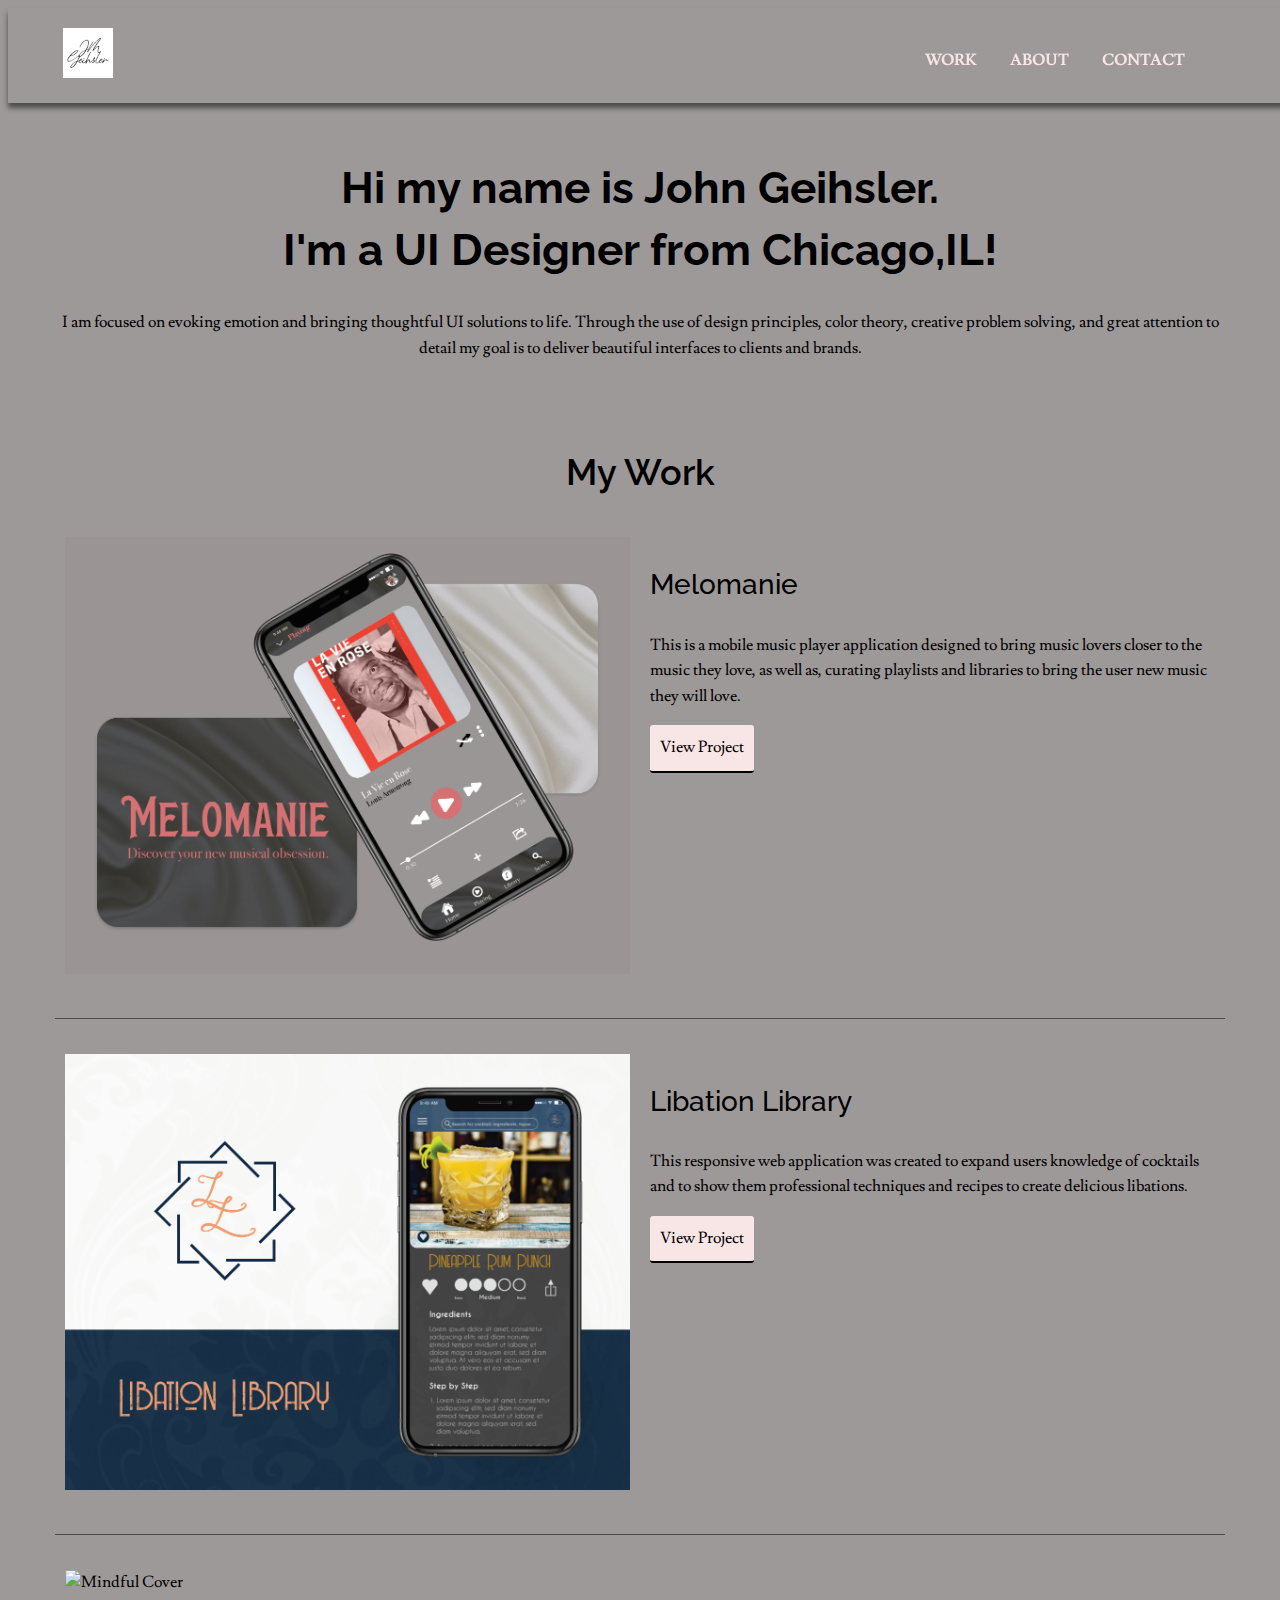
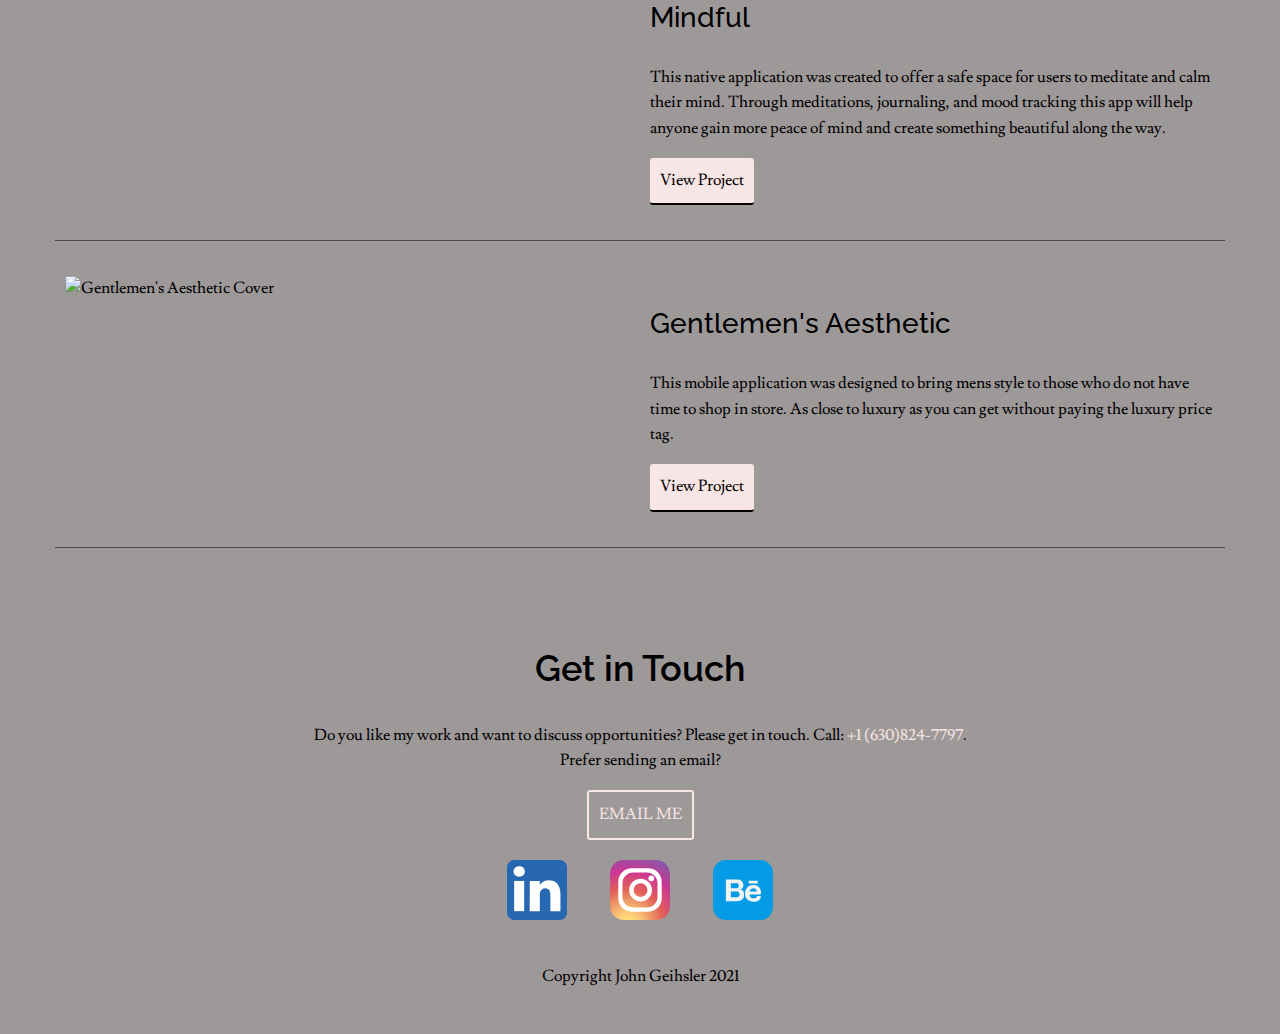
==== commit fbf3dbcb: "added font awesome cdn" ====
--- a/index.html
+++ b/index.html
@@ -12,6 +12,7 @@
   <link href="https://fonts.googleapis.com/css2?family=Lusitana&display=swap" rel="stylesheet">
   <link rel="preconnect" href="https://fonts.gstatic.com">
   <link href="https://fonts.googleapis.com/css2?family=Raleway:ital,wght@0,100;0,200;0,300;0,400;0,500;0,600;0,700;1,100;1,200;1,300;1,400;1,500;1,600;1,700&display=swap" rel="stylesheet">
+  <script src="https://kit.fontawesome.com/e748a07bd4.js" crossorigin="anonymous"></script>
   <title>John Geihsler UI Designer</title>
 </head>
 
@@ -20,17 +21,20 @@
   <header>
 
     <div class="container">
-      <picture>
-        <source srcset="img/logo/geihsler_john_logo_1x.png" media="(max-width:767px)">
-        <img class="logo" src="img/logo/geihsler_john_logo_2x.png" alt="John's Logo">
-      </picture>
-      <nav>
-        <ul class="navigation">
-          <li><a href="index.html">Work</a></li>
-          <li><a href="about.html">About</a></li>
-          <li><a href="#contact">Contact</a></li>
-        </ul>
-      </nav>
+      <div class="navtoggle" id="myNavtoggle">
+        <picture>
+          <source srcset="img/logo/geihsler_john_logo_1x.png" media="(max-width:767px)">
+          <img class="logo" src="img/logo/geihsler_john_logo_2x.png" alt="John's Logo">
+        </picture>
+        <nav>
+          <ul class="navigation">
+            <li><a href="index.html">Work</a></li>
+            <li><a href="about.html">About</a></li>
+            <li><a href="#contact">Contact</a></li>
+            <li><a href="javascript:void(0);" class="icon" onclick="myFunction()"><i class="fas fa-bars"></i></a></li>
+          </ul>
+        </nav>
+      </div>
     </div>
   </header>
 
@@ -188,7 +192,6 @@
               .fil1 {
                 fill: #F1F2F2
               }
-
             </style>
           </defs>
           <g id="Layer_x0020_1">
@@ -203,6 +206,7 @@
       <p>Copyright John Geihsler 2021</p>
     </div>
   </footer>
+  <script src="https://code.jquery.com/jquery-3.6.0.min.js" integrity="sha256-/xUj+3OJU5yExlq6GSYGSHk7tPXikynS7ogEvDej/m4=" crossorigin="anonymous"></script>
   <script src="js/scripts.js"></script>
 </body>
 
--- a/css/style.css
+++ b/css/style.css
@@ -12,7 +12,7 @@
 }
 
 body {
-  font-family: 'Lusitana'serif;
+  font-family: 'Lusitana', serif;
   font-size: 16px;
   font-weight: 300;
   line-height: 1.6;
@@ -107,7 +107,6 @@
   color: #000000;
 }
 
-/* Layout styling */
 .container {
   padding: 0 15px;
 }
@@ -130,7 +129,7 @@
 }
 
 .logo {
-  max-width: 250px;
+  max-width: 50px;
 }
 
 header {
@@ -143,7 +142,7 @@
 }
 
 main {
-  padding-top: 300px;
+  padding-top: 100px;
 }
 
 nav>ul {
@@ -191,7 +190,7 @@
   text-align: center;
   background-color: rgba(158, 153, 153, 1.0);
   padding: 20px;
-  display: inline-block;
+  display: block;
 }
 
 .socials {
@@ -279,6 +278,16 @@
   padding: 50px;
   display: inline-block;
   width: 100%;
+}
+
+[class*="col-"] {
+float: left;
+padding: 10px;
+}
+.row::after {
+content: "";
+clear: both;
+display: table;
 }
 
 @media only screen and (min-width: 640px) {
@@ -294,9 +303,34 @@
   .col-md-6 {
   width: 50%;
   }
+
+  #about-page h3 { margin-top: 0;}
+}
+
+@media only screen and (min-width: 1024px) {
+  header {
+    text-align: unset;
+    padding: 20px 0 13px;
+  }
+  nav {
+    width: auto;
+    float: right;
+    margin-top: 4px;
+  }
+  .col-7 {
+    width: 58.33%;
+  }
+  .col-5 {
+    width: 41.66%;
+  }
   [class*="col-"] {
   float: left;
   padding: 10px;
+  }
+  .container {
+  max-width: 1200px;
+  margin-left: auto;
+  margin-right: auto;
   }
   .row::after {
   content: "";
@@ -304,39 +338,6 @@
   display: table;
   }
   #about-page h3 { margin-top: 0;}
-}
-
-@media only screen and (min-width: 1024px) {
-  header {
-    text-align: unset;
-    padding: 20px 0 13px;
-  }
-  nav {
-    width: auto;
-    float: right;
-    margin-top: 4px;
-  }
-  .col-7 {
-    width: 58.33%;
-  }
-  .col-5 {
-    width: 41.66%;
-  }
-  [class*="col-"] {
-  float: left;
-  padding: 10px;
-  }
-  .container {
-  max-width: 1200px;
-  margin-left: auto;
-  margin-right: auto;
-  }
-  .row::after {
-  content: "";
-  clear: both;
-  display: table;
-  }
-  #about-page h3 { margin-top: 0;}
   }
 
   @keyframes color-change {
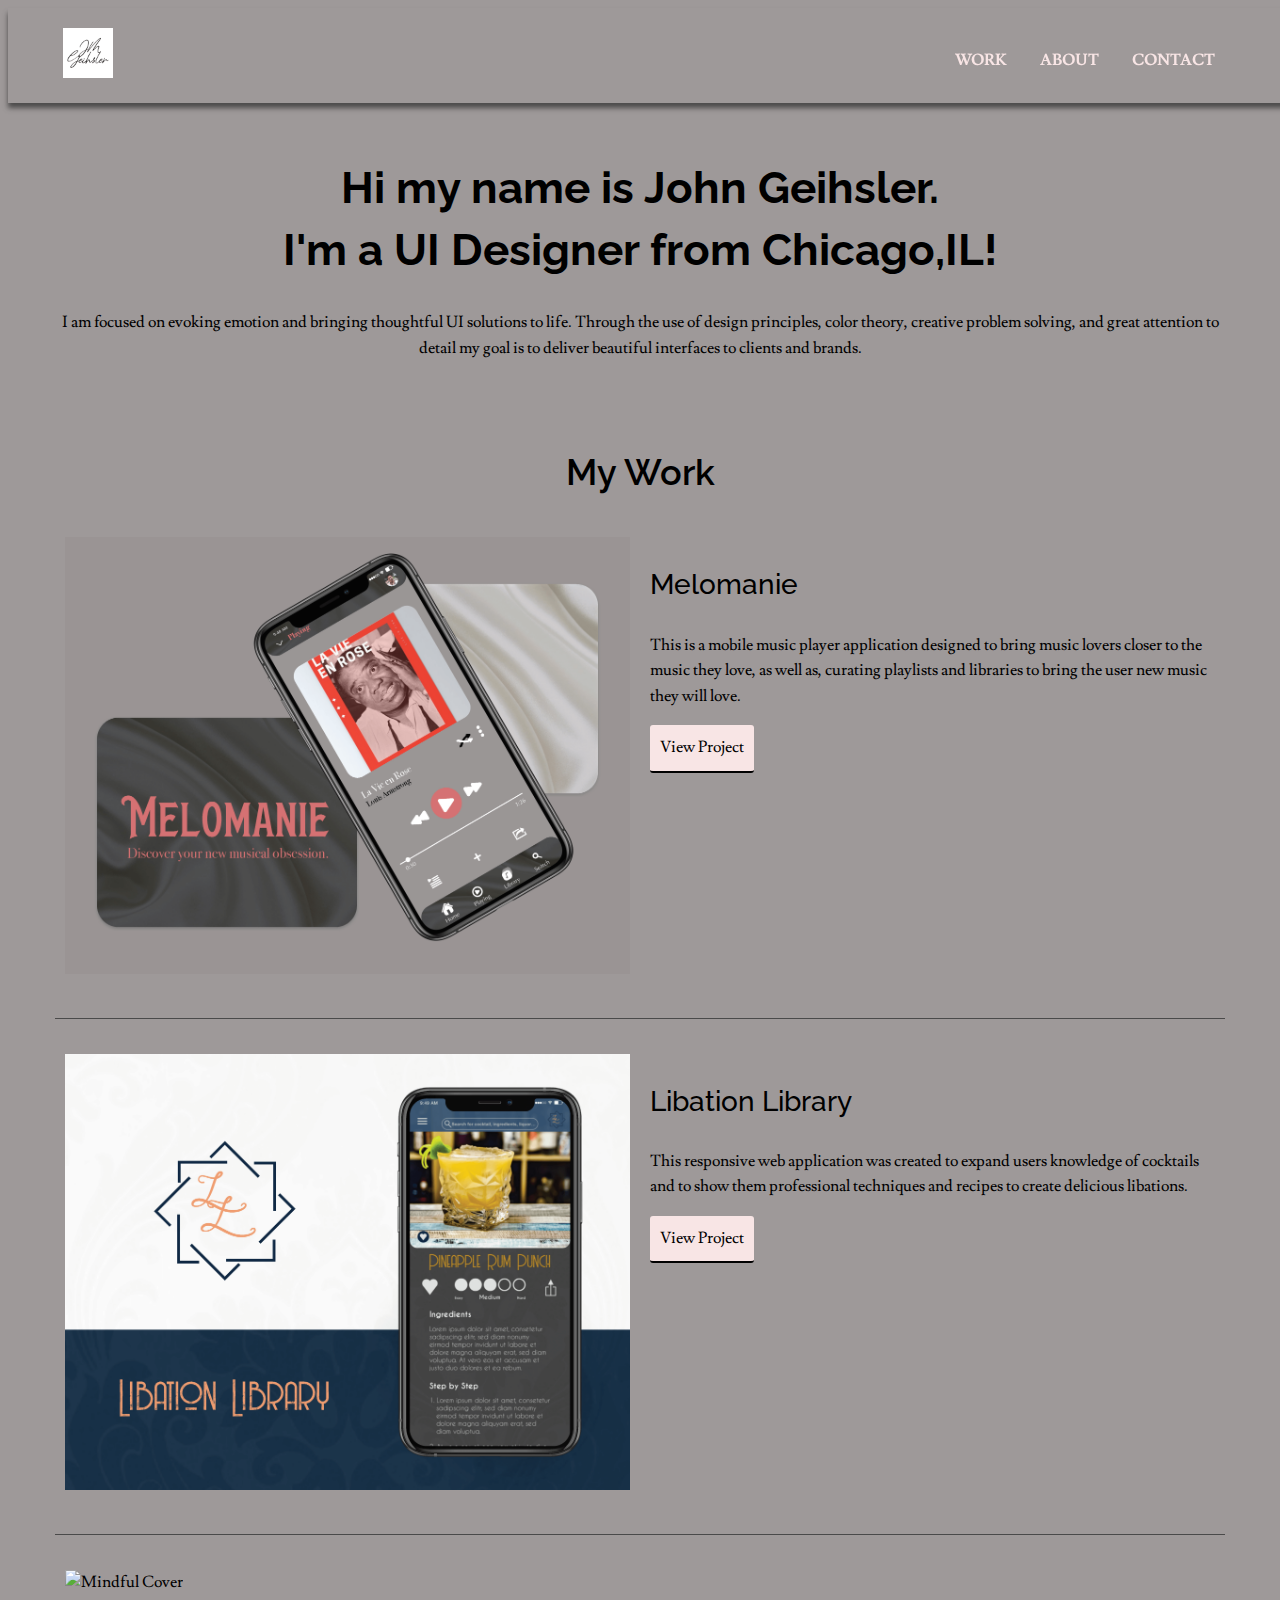
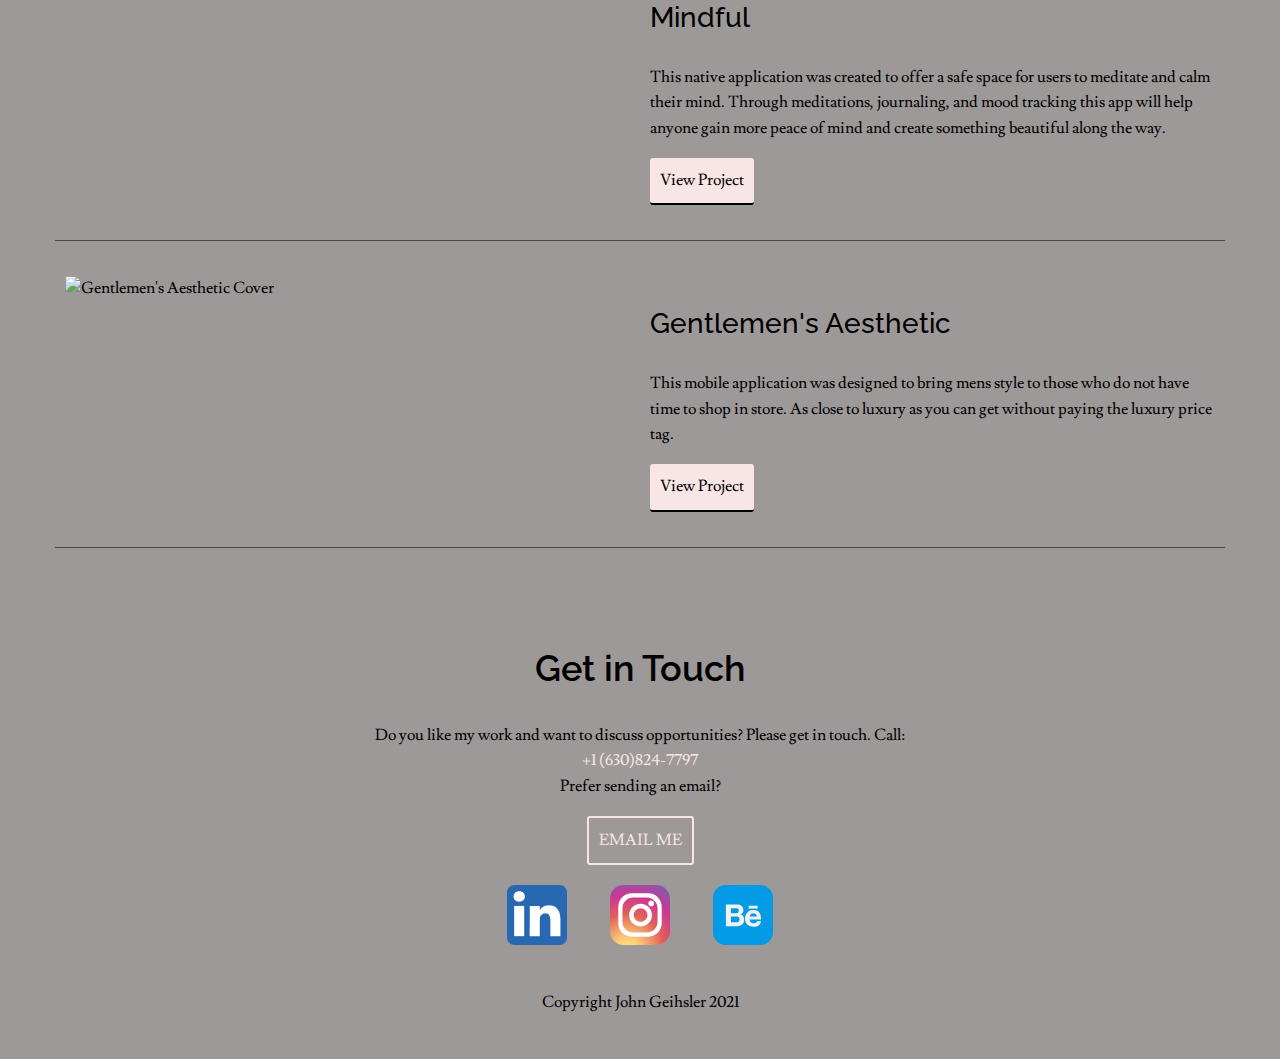
==== commit 206cd491: "Navtoggle" ====
--- a/index.html
+++ b/index.html
@@ -31,7 +31,7 @@
             <li><a href="index.html">Work</a></li>
             <li><a href="about.html">About</a></li>
             <li><a href="#contact">Contact</a></li>
-            <li><a href="javascript:void(0);" class="icon" onclick="myFunction()"><i class="fas fa-bars"></i></a></li>
+            <li><a href="javascript:void(0);" class="icon" onclick="menuToggle()"><i class="fas fa-bars"></i></a></li>
           </ul>
         </nav>
       </div>
@@ -125,7 +125,7 @@
   <footer id="contact">
     <div class="container">
       <h2>Get in Touch</h2>
-      <p>Do you like my work and want to discuss opportunities? Please get in touch. Call: <a href="tel:+1(630)824-7797">+1 (630)824-7797</a>.<br> Prefer sending an email?</p>
+      <p>Do you like my work and want to discuss opportunities? Please get in touch. Call: <a href="tel:+1(630)824-7797"><br>+1 (630)824-7797</a><br> Prefer sending an email?</p>
     </div>
     <div>
       <a href="mailto:j.geihsler2522@gmail.com" class="button contact">Email Me</a>
--- a/css/style.css
+++ b/css/style.css
@@ -74,6 +74,7 @@
   color: #fa255e;
   text-decoration: underline;
 }
+
 .button {
   display: inline-block;
   background-color: rgba(248, 229, 229, 1.0);
@@ -86,6 +87,7 @@
   transition-duration: 0.2s;
   transition-property: opacity;
 }
+
 .button:hover {
   opacity: 0.8;
 }
@@ -134,8 +136,7 @@
 
 header {
   background-color: rgba(158, 153, 153, 1.0);
-  text-align: center;
-  padding: 10px 0;
+  padding: 10px 0 2px;
   box-shadow: 0px 5px 5px 0px rgba(50, 50, 50, 0.75);
   position: fixed;
   width: 100%;
@@ -150,8 +151,18 @@
   padding: 0;
 }
 
-nav>ul>li {
-  display: inline-block;
+.navtoggle li:not(:last-child) {
+  display: none;
+}
+.navtoggle, .navtoggle.responsive {
+  position: relative;
+}
+.navtoggle li .icon {
+  position: absolute;
+  padding-right: 0;
+  right: 0;
+  top: 2px;
+  font-size: 20px;
 }
 
 nav>ul>li>a {
@@ -281,30 +292,41 @@
 }
 
 [class*="col-"] {
-float: left;
-padding: 10px;
-}
+  float: left;
+  padding: 10px;
+}
+
 .row::after {
-content: "";
-clear: both;
-display: table;
+  content: "";
+  clear: both;
+  display: table;
 }
 
 @media only screen and (min-width: 640px) {
   header {
+    nav>ul>li {
+      display: inline-block;
+    }
+    .navtoggle li:not(:last-child) {
+      display: inline-block;
+    }
     text-align: unset;
     padding: 20px 0 13px;
   }
+
   nav {
     width: auto;
     float: right;
     margin-top: 4px;
   }
+
   .col-md-6 {
-  width: 50%;
-  }
-
-  #about-page h3 { margin-top: 0;}
+    width: 50%;
+  }
+
+  #about-page h3 {
+    margin-top: 0;
+  }
 }
 
 @media only screen and (min-width: 1024px) {
@@ -312,46 +334,69 @@
     text-align: unset;
     padding: 20px 0 13px;
   }
+
   nav {
     width: auto;
     float: right;
     margin-top: 4px;
   }
+
   .col-7 {
     width: 58.33%;
   }
+
   .col-5 {
     width: 41.66%;
   }
+
   [class*="col-"] {
-  float: left;
-  padding: 10px;
-  }
+    float: left;
+    padding: 10px;
+  }
+
   .container {
-  max-width: 1200px;
-  margin-left: auto;
-  margin-right: auto;
-  }
+    max-width: 1200px;
+    margin-left: auto;
+    margin-right: auto;
+  }
+
   .row::after {
-  content: "";
-  clear: both;
-  display: table;
-  }
-  #about-page h3 { margin-top: 0;}
-  }
-
-  @keyframes color-change {
-  0% {fill: #edc655;}
-  50% {fill: #fcffad;}
-  100% {fill: #f76414;}
-}
+    content: "";
+    clear: both;
+    display: table;
+  }
+
+  #about-page h3 {
+    margin-top: 0;
+  }
+}
+
+@keyframes color-change {
+  0% {
+    fill: #edc655;
+  }
+
+  50% {
+    fill: #fcffad;
+  }
+
+  100% {
+    fill: #f76414;
+  }
+}
+
 .sun {
   animation: 4s color-change infinite alternate linear;
 }
 
 @keyframes cloud-move {
-  from {transform: translate(0,50px);}
-  to {transform: translate(200px,50px);}
+  from {
+    transform: translate(0, 50px);
+  }
+
+  to {
+    transform: translate(200px, 50px);
+  }
 }
 
 .cloud-front {
@@ -359,8 +404,13 @@
 }
 
 @keyframes cloud-move-reverse {
-  from {transform: translate(446px,48px);}
-  to {transform: translate(100px, 48px);}
+  from {
+    transform: translate(446px, 48px);
+  }
+
+  to {
+    transform: translate(100px, 48px);
+  }
 }
 
 .cloud-back {
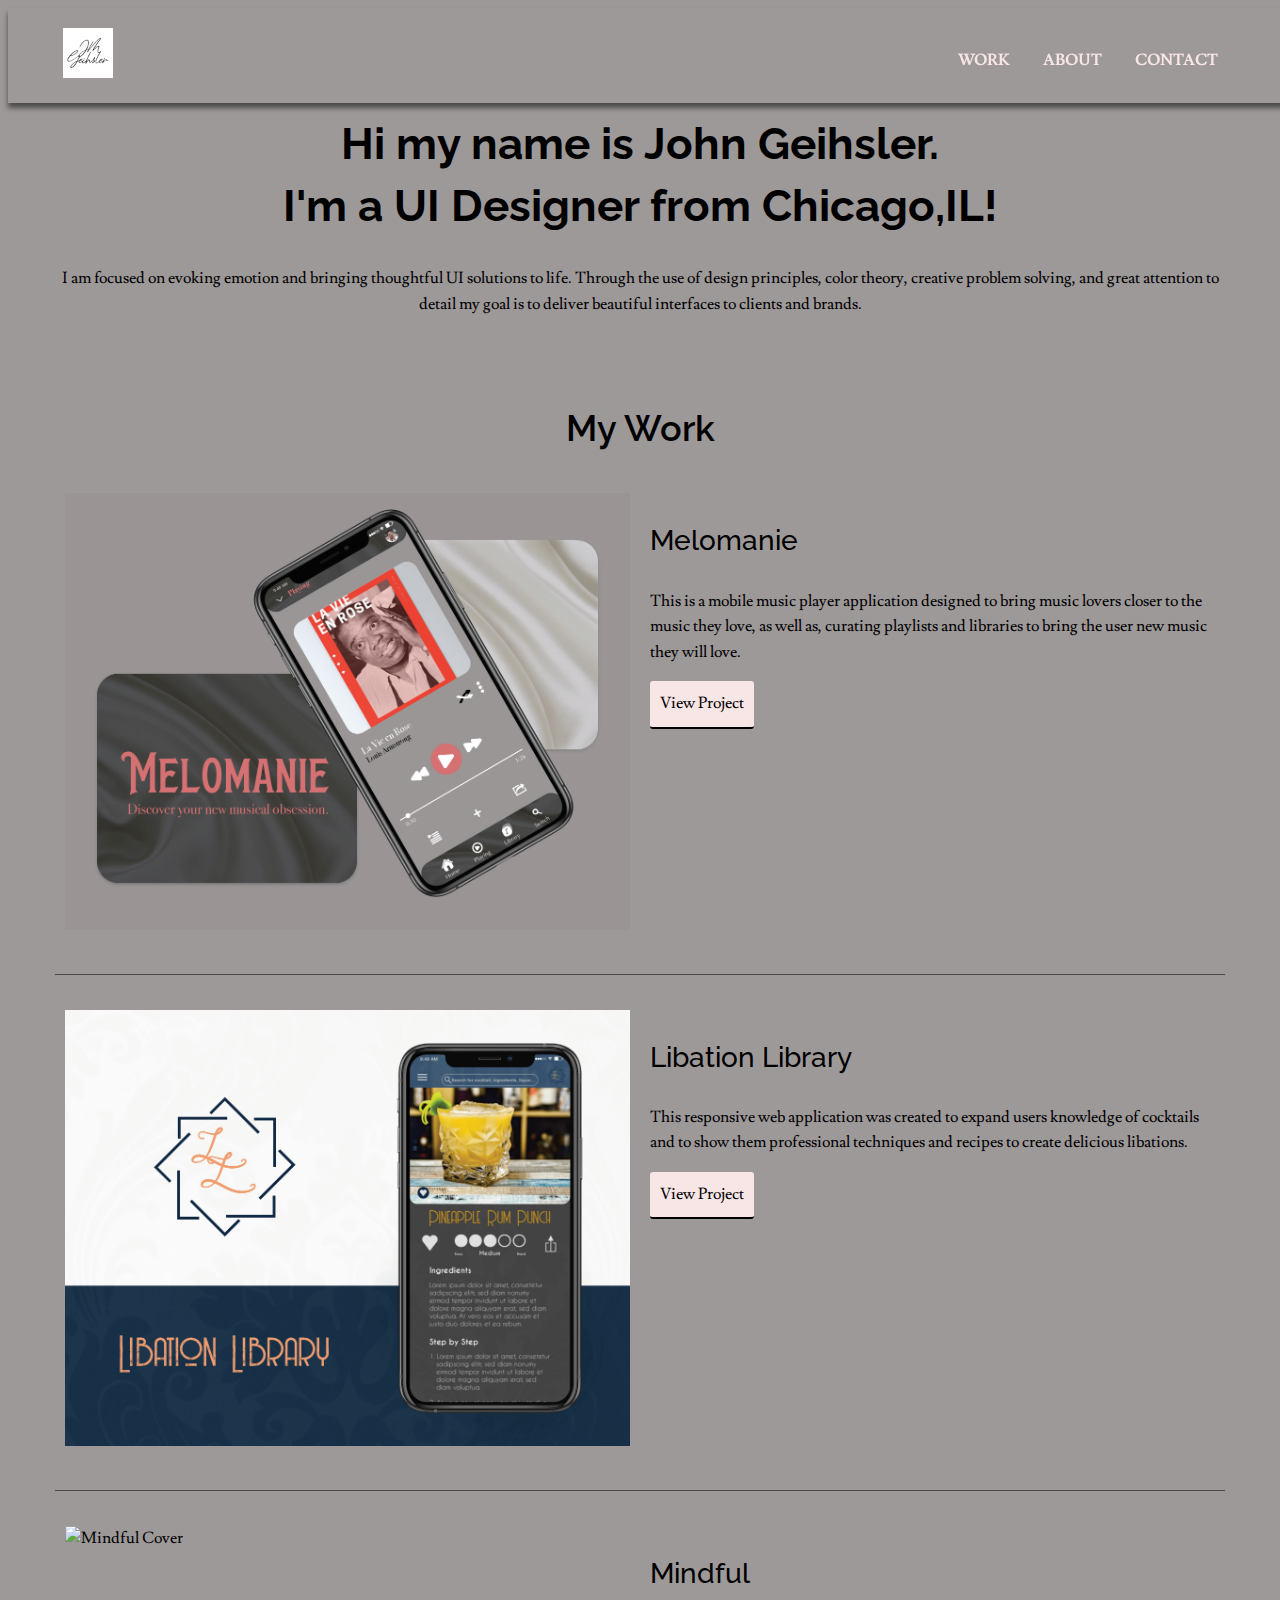
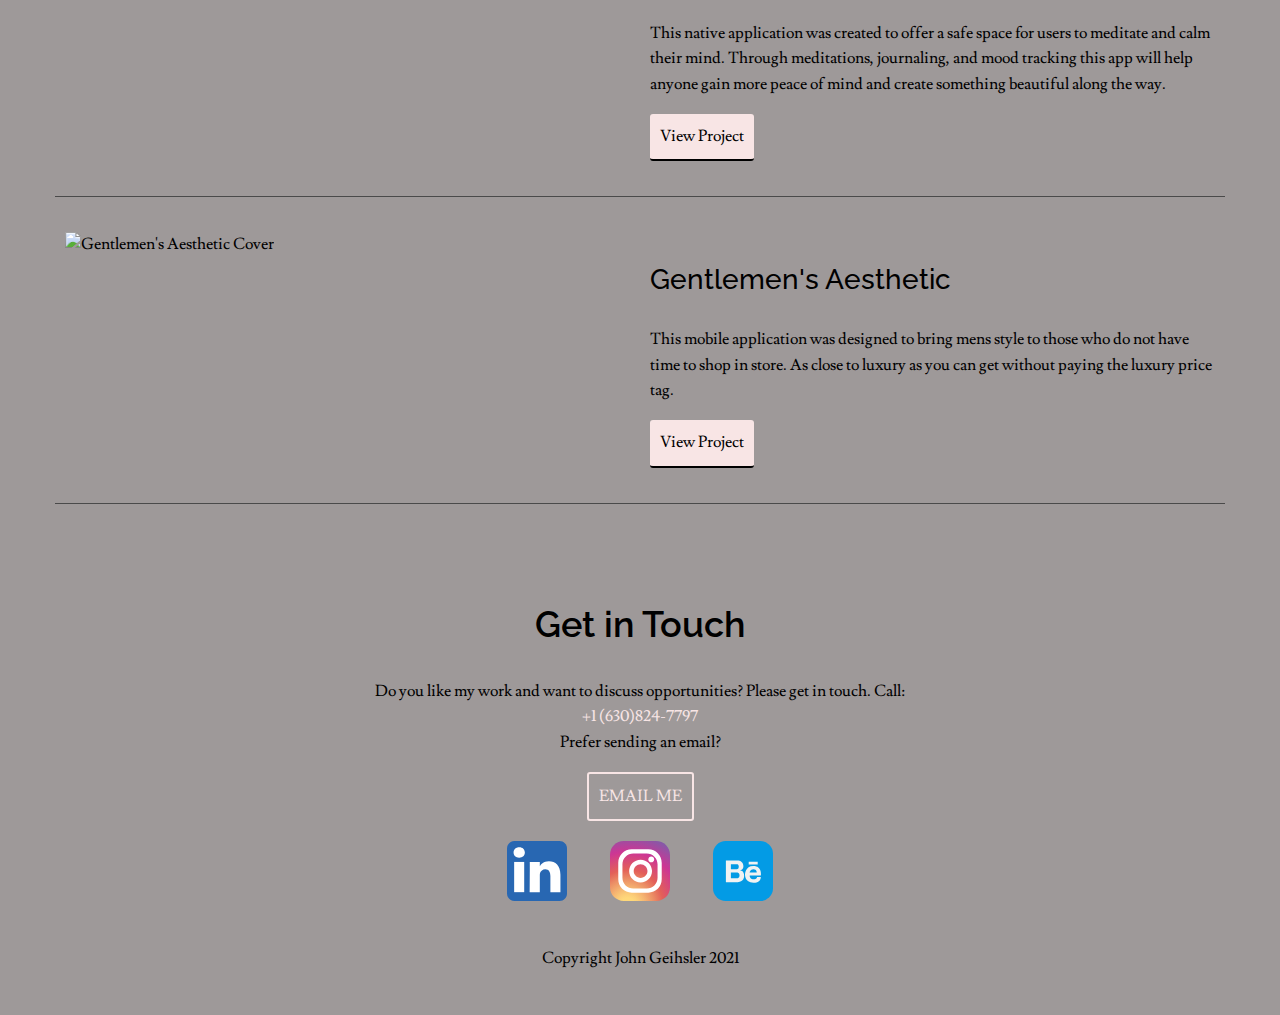
==== commit 8b64b295: "Changed because of error" ====
--- a/index.html
+++ b/index.html
@@ -118,8 +118,6 @@
         </div>
       </div>
     </div>
-    </div>
-    </div>
   </main>
 
   <footer id="contact">
@@ -133,8 +131,7 @@
     <div>
 
       <a href="https://www.linkedin.com/in/john-michael-geihsler/" target="_blank">
-        <svg class="socials" height="100%" style="fill-rule:evenodd;clip-rule:evenodd;stroke-linejoin:round;stroke-miterlimit:2;" version="1.1" viewBox="0 0 512 512" width="100%" xml:space="preserve" xmlns="http://www.w3.org/2000/svg"
-          xmlns:serif="http://www.serif.com/" xmlns:xlink="http://www.w3.org/1999/xlink">
+        <svg class="socials" height="100%" style="fill-rule:evenodd;clip-rule:evenodd;stroke-linejoin:round;stroke-miterlimit:2;" version="1.1" viewBox="0 0 512 512" width="100%" xml:space="preserve" xmlns="http://www.w3.org/2000/svg">
           <g id="g5891">
             <path d="M512,64c0,-35.323 -28.677,-64 -64,-64l-384,0c-35.323,0 -64,28.677 -64,64l0,384c0,35.323 28.677,64 64,64l384,0c35.323,0 64,-28.677 64,-64l0,-384Z" id="background" style="fill:#2867b2;" />
             <g id="shapes">
--- a/css/style.css
+++ b/css/style.css
@@ -143,26 +143,52 @@
 }
 
 main {
-  padding-top: 100px;
+  padding-top: 56px;
 }
 
 nav>ul {
   list-style-type: none;
   padding: 0;
+  margin: 0;
+}
+
+.navtoggle.responsive li {
+  display: block;
 }
 
 .navtoggle li:not(:last-child) {
   display: none;
 }
+
 .navtoggle, .navtoggle.responsive {
   position: relative;
 }
+
 .navtoggle li .icon {
   position: absolute;
+  padding-top: 8px;
   padding-right: 0;
   right: 0;
   top: 2px;
   font-size: 20px;
+}
+
+.navtoggle.responsive li {
+  display: block;
+}
+
+.navtoggle.responsive nav {
+  padding: 24px 0 0;
+}
+
+.navtoggle.responsive li {
+  display: block;
+  padding: 10px 0;
+  border-top: 1px solid rgba(248, 229, 229, 1.0);
+}
+
+.navtoggle.responsive li:last-child {
+  padding: 0 0 10px;
 }
 
 nav>ul>li>a {
@@ -201,7 +227,7 @@
   text-align: center;
   background-color: rgba(158, 153, 153, 1.0);
   padding: 20px;
-  display: block;
+  display: inline-block;
 }
 
 .socials {
@@ -216,7 +242,7 @@
 
 #about {
   background-color: rgba(158, 153, 153, 1.0);
-  padding: 20px;
+  padding: 10px;
   display: inline-block;
   width: 100%;
 }
@@ -247,19 +273,11 @@
   text-align: left;
 }
 
-#skills h3 {
+#skills-and-tools h3 {
   text-align: left;
 }
 
-#skills li {
-  text-align: left;
-}
-
-#tools h3 {
-  text-align: left;
-}
-
-#tools li {
+#skills-and-tools li {
   text-align: left;
 }
 
@@ -304,14 +322,24 @@
 
 @media only screen and (min-width: 640px) {
   header {
-    nav>ul>li {
-      display: inline-block;
-    }
-    .navtoggle li:not(:last-child) {
-      display: inline-block;
-    }
     text-align: unset;
     padding: 20px 0 13px;
+  }
+
+  nav>ul {
+    margin: 1em 0;
+  }
+
+  nav>ul>li {
+    display: inline-block;
+  }
+
+  .navtoggle li:not(:last-child) {
+    display: inline-block;
+  }
+
+  .navtoggle li:last-child {
+    display: none;
   }
 
   nav {
@@ -324,6 +352,12 @@
     width: 50%;
   }
 
+  #contact {
+    text-align: center;
+    background-color: rgba(158, 153, 153, 1.0);
+    padding: 20px;
+    display: block;
+  }
   #about-page h3 {
     margin-top: 0;
   }
@@ -370,49 +404,3 @@
     margin-top: 0;
   }
 }
-
-@keyframes color-change {
-  0% {
-    fill: #edc655;
-  }
-
-  50% {
-    fill: #fcffad;
-  }
-
-  100% {
-    fill: #f76414;
-  }
-}
-
-.sun {
-  animation: 4s color-change infinite alternate linear;
-}
-
-@keyframes cloud-move {
-  from {
-    transform: translate(0, 50px);
-  }
-
-  to {
-    transform: translate(200px, 50px);
-  }
-}
-
-.cloud-front {
-  animation: 30s cloud-move infinite alternate linear;
-}
-
-@keyframes cloud-move-reverse {
-  from {
-    transform: translate(446px, 48px);
-  }
-
-  to {
-    transform: translate(100px, 48px);
-  }
-}
-
-.cloud-back {
-  animation: 34s cloud-move-reverse infinite alternate linear;
-}
